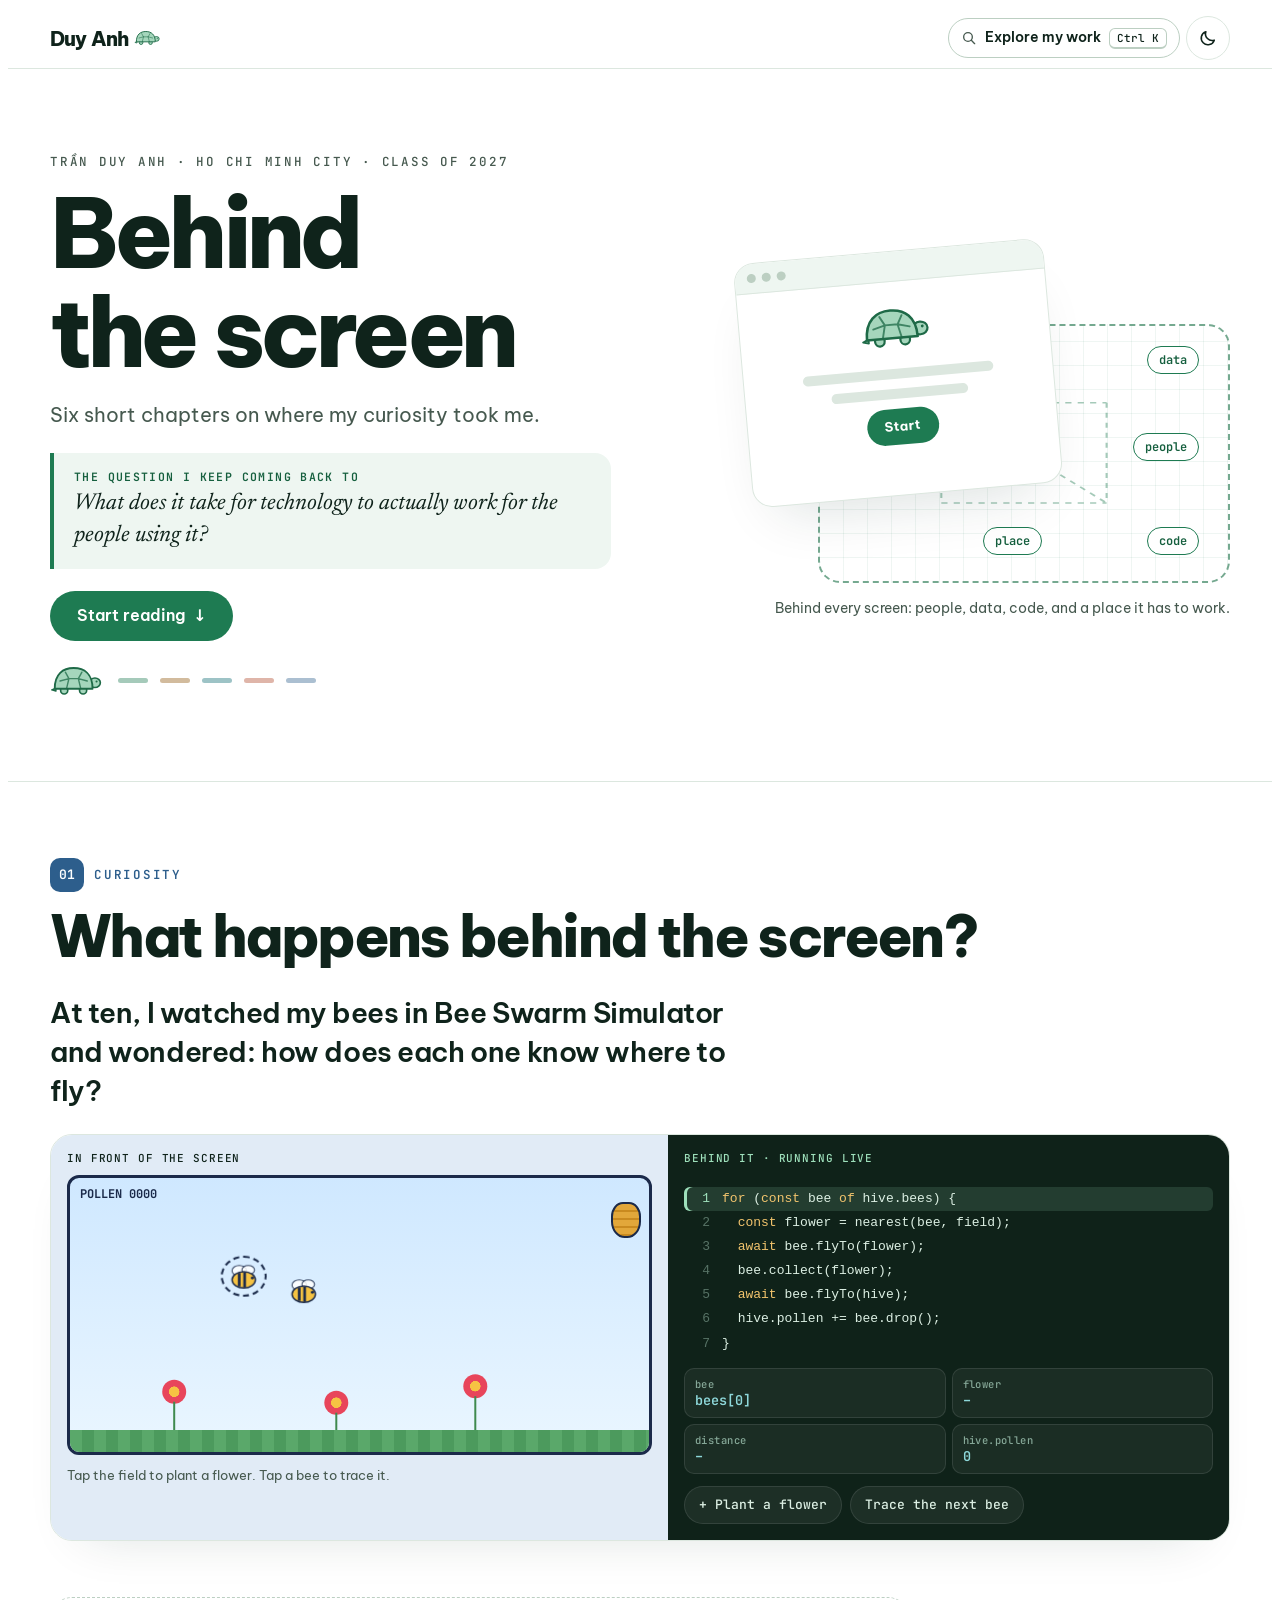
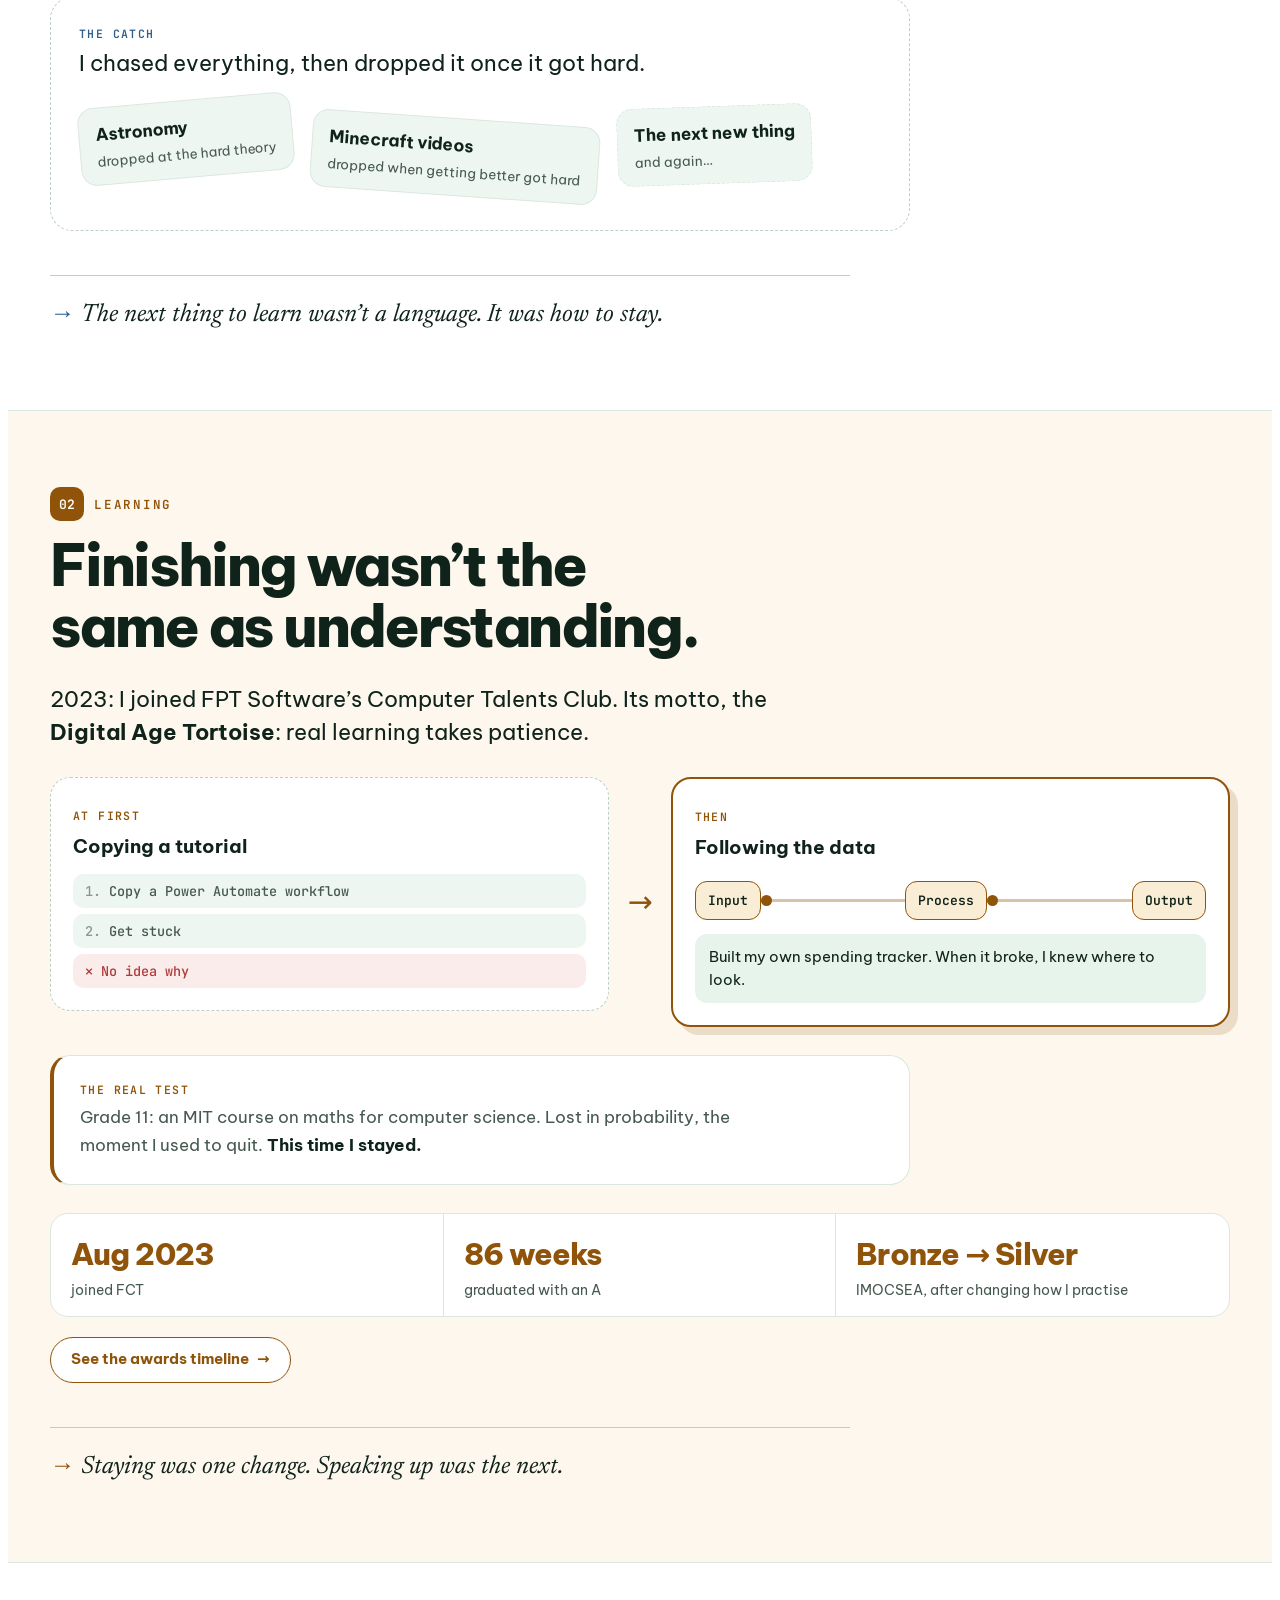
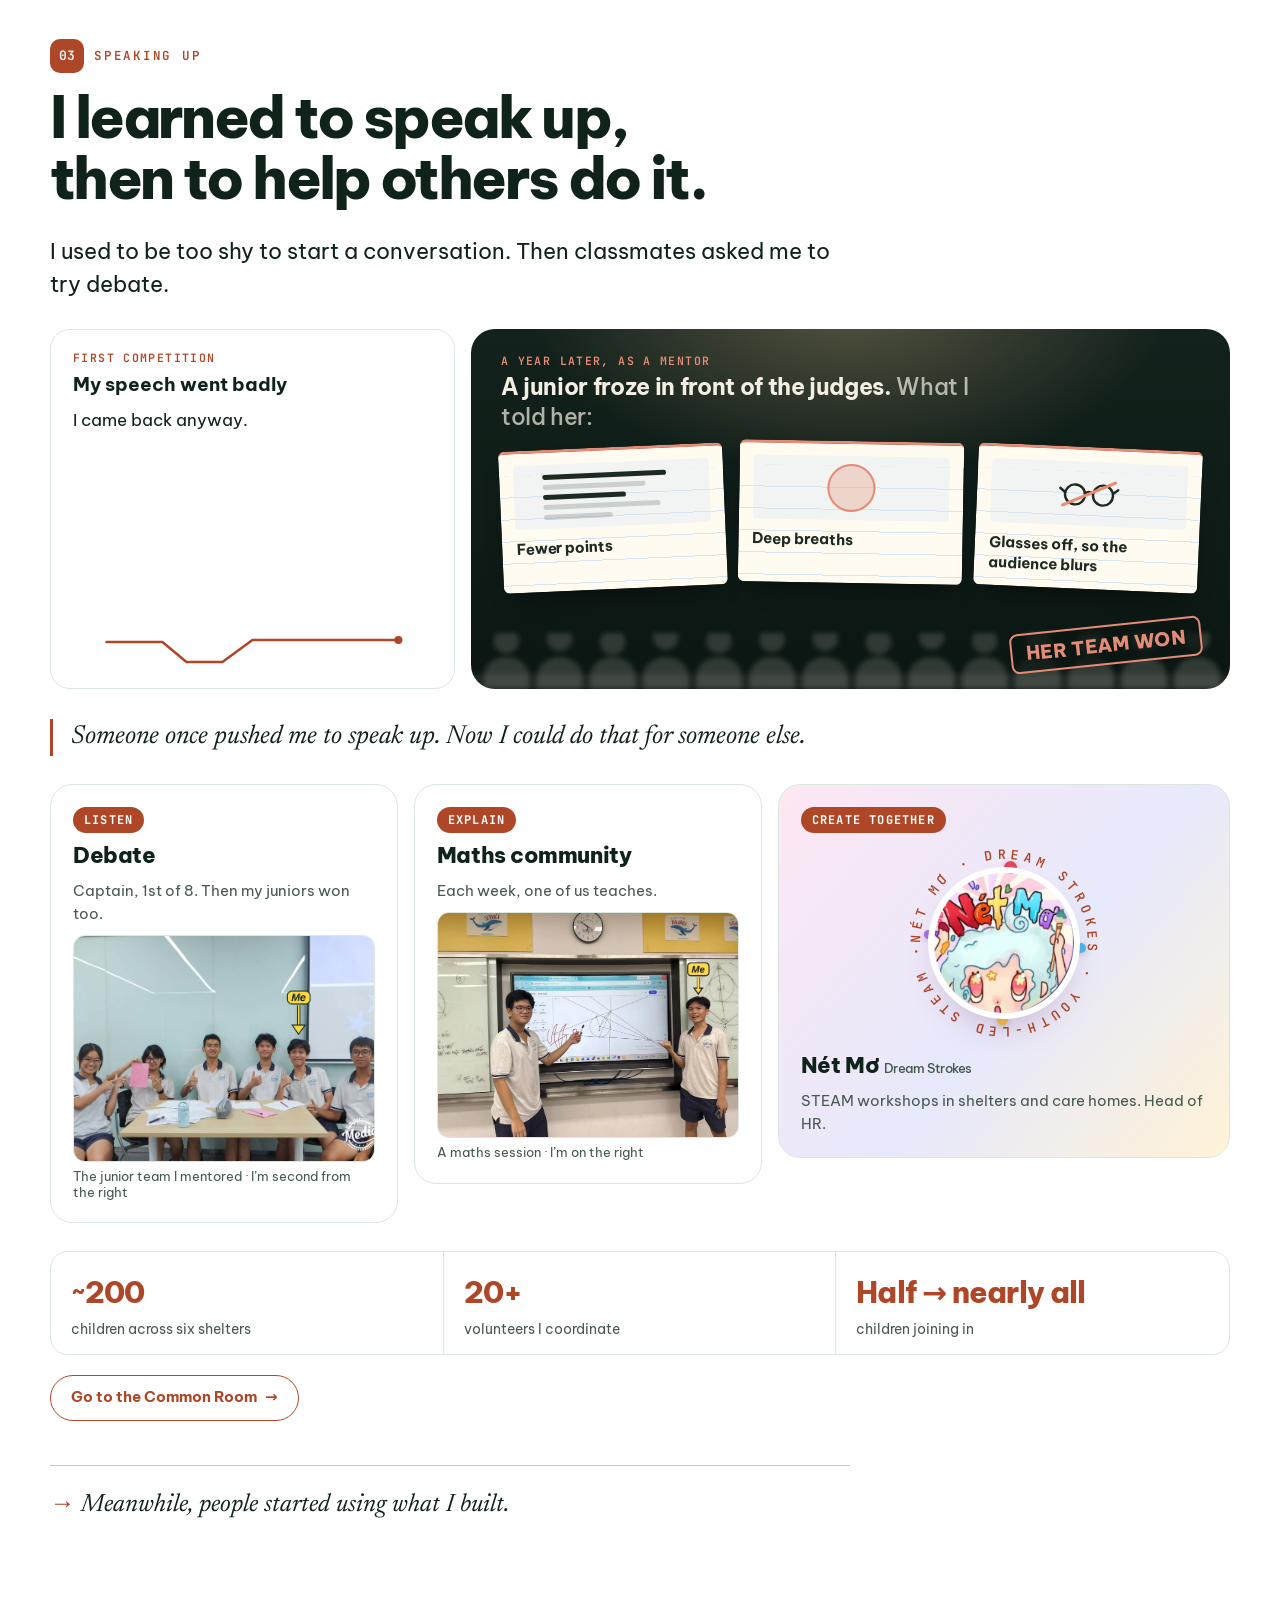
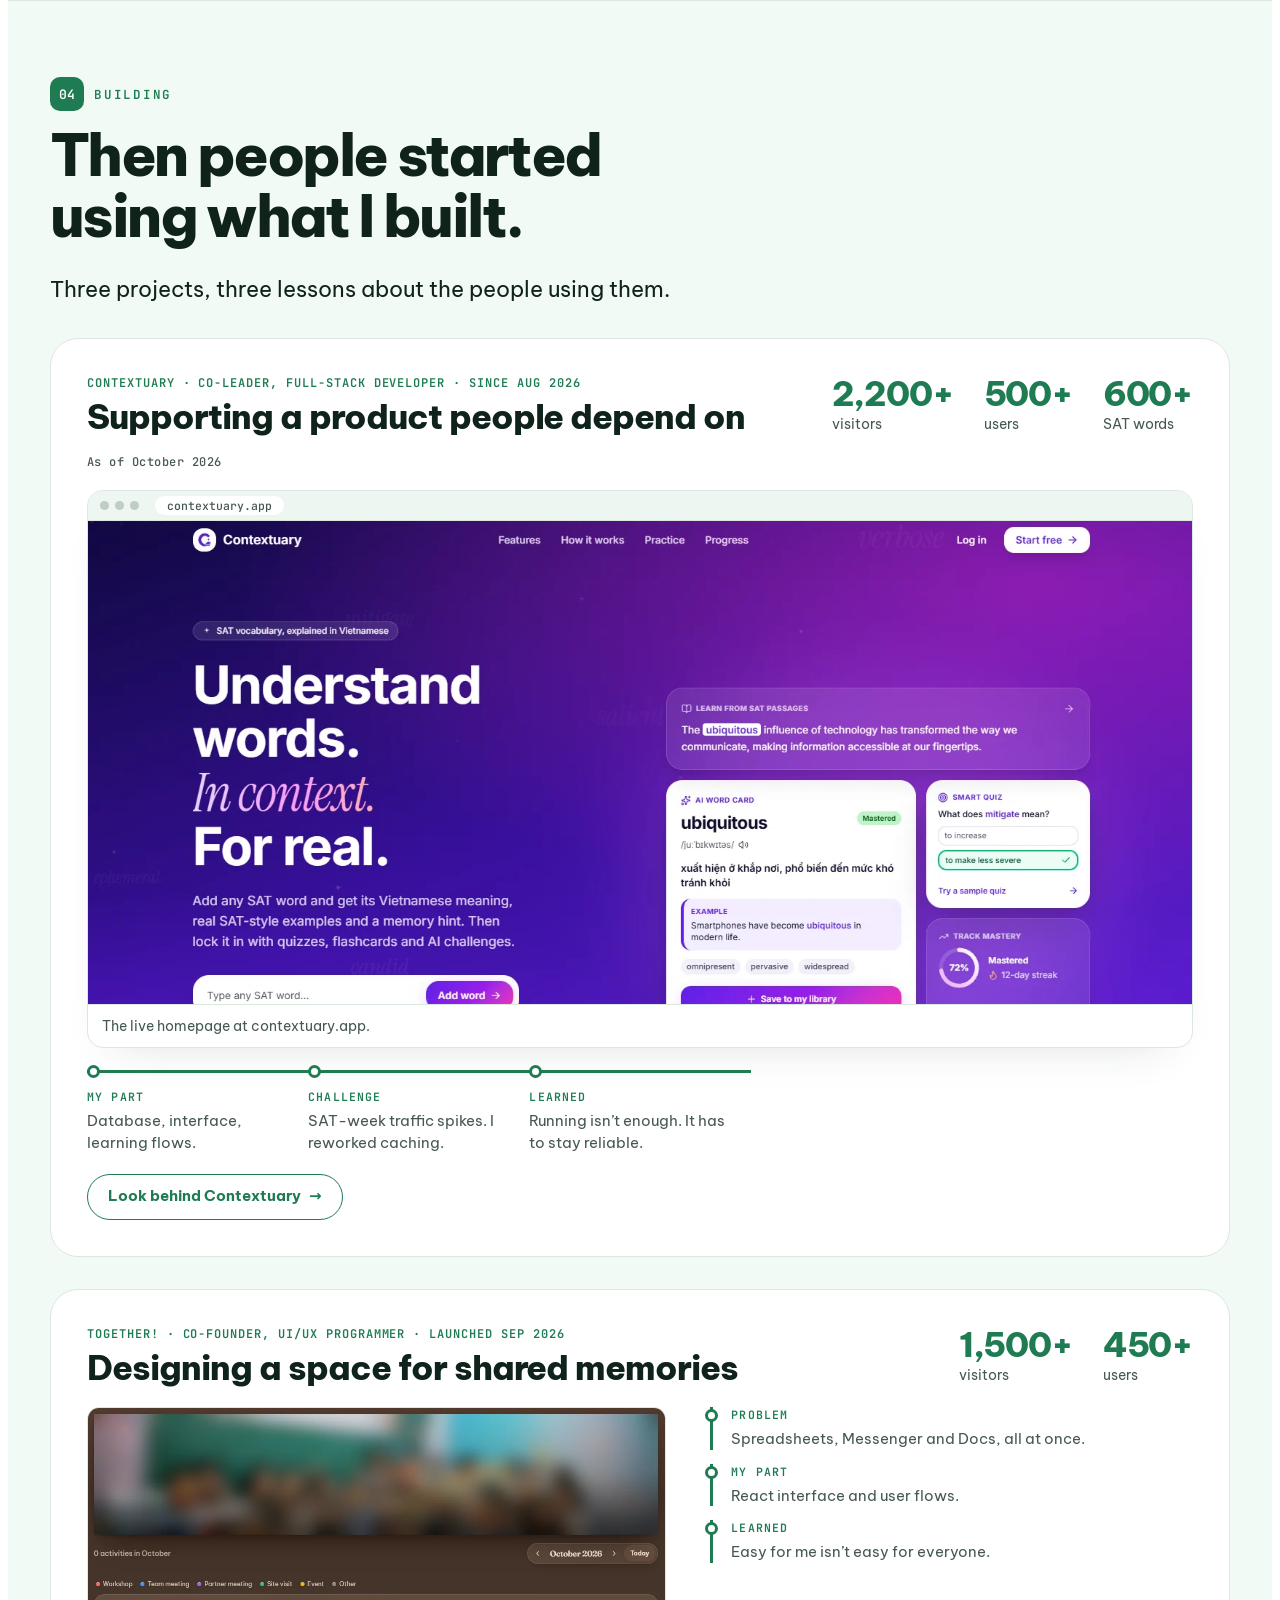
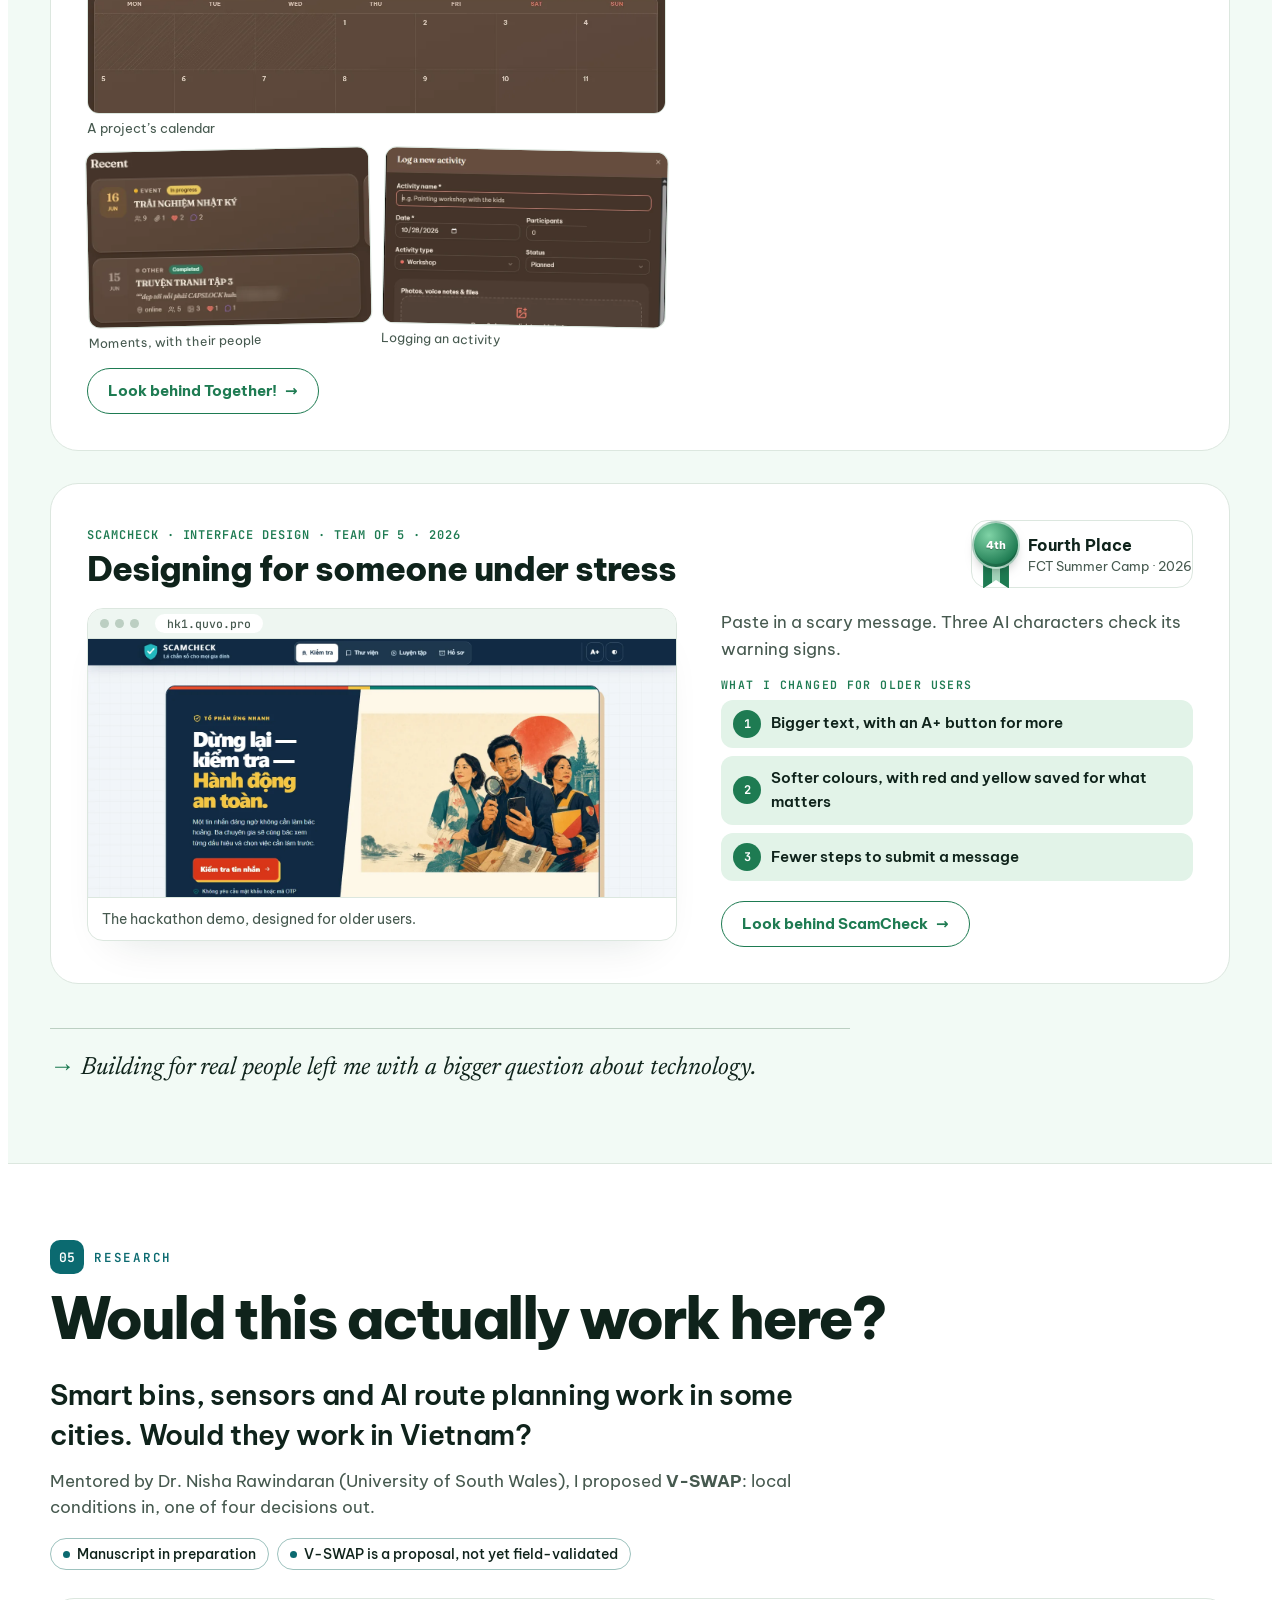
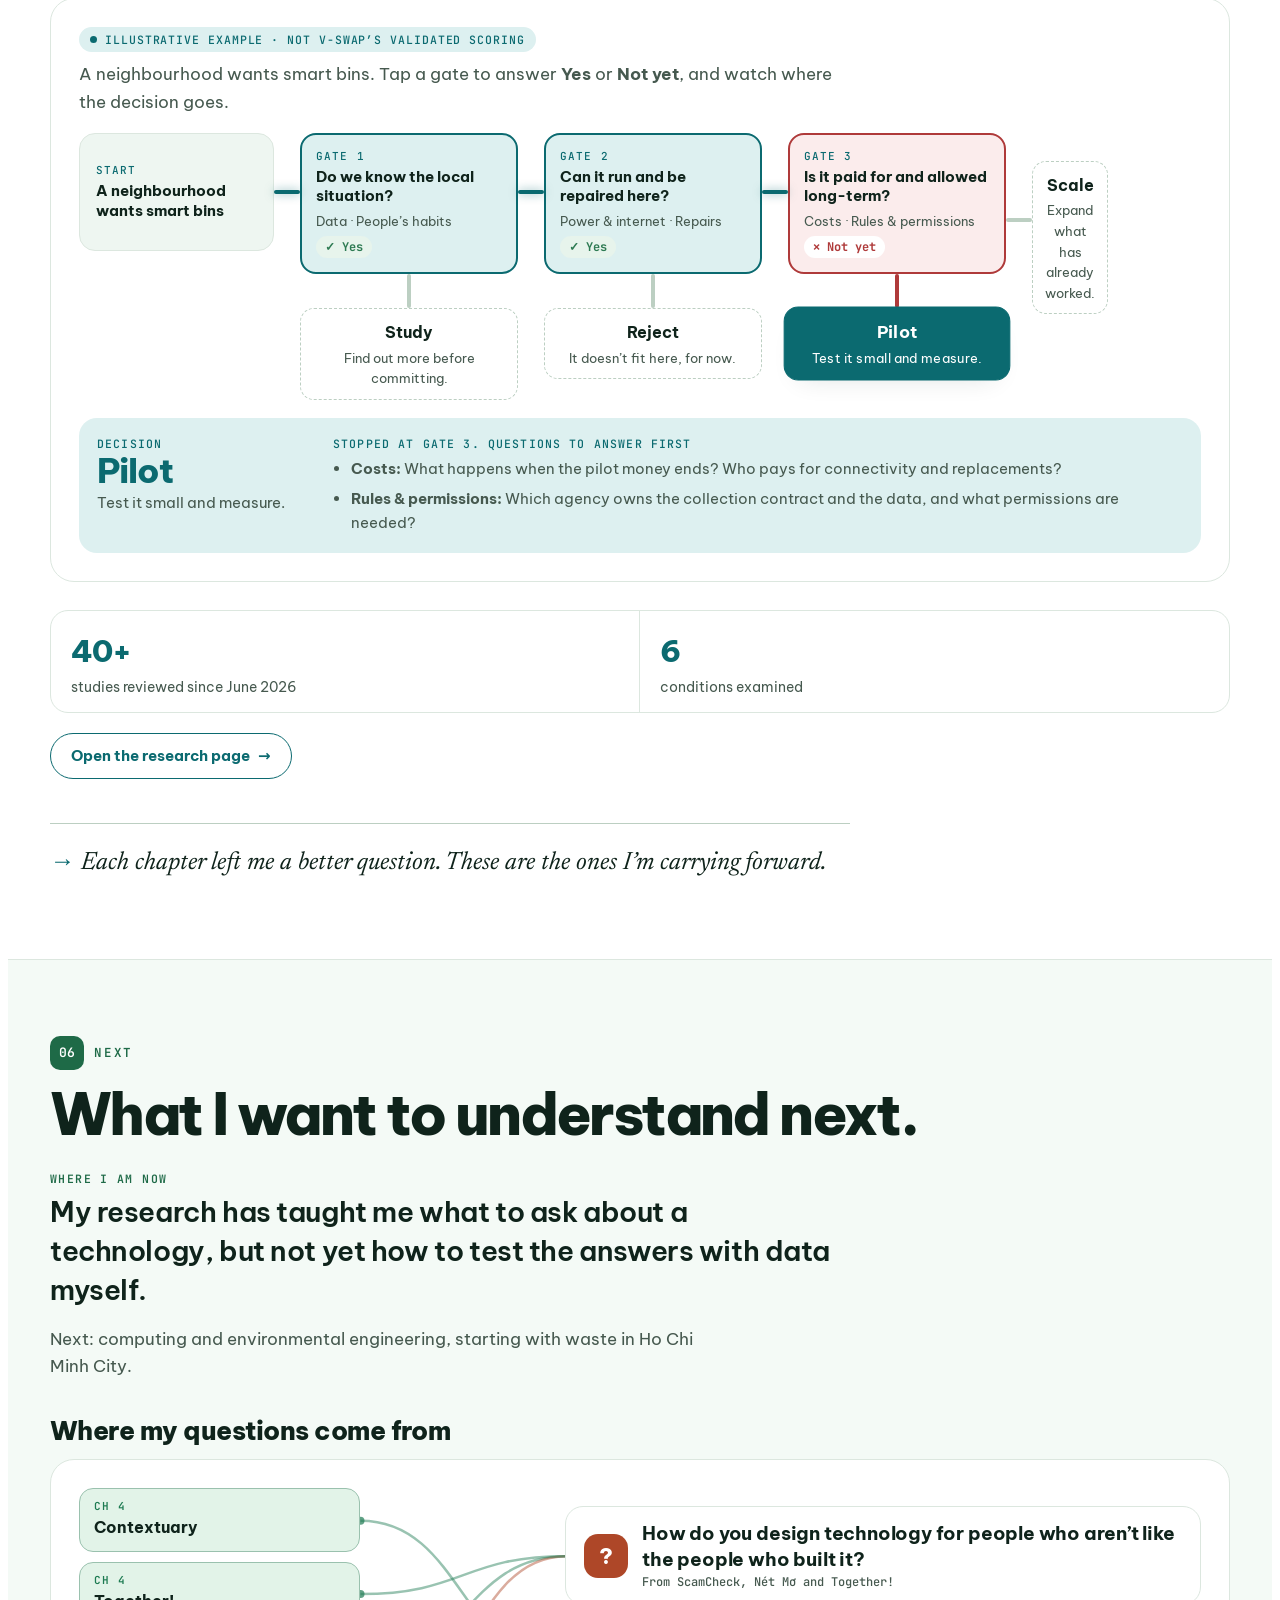
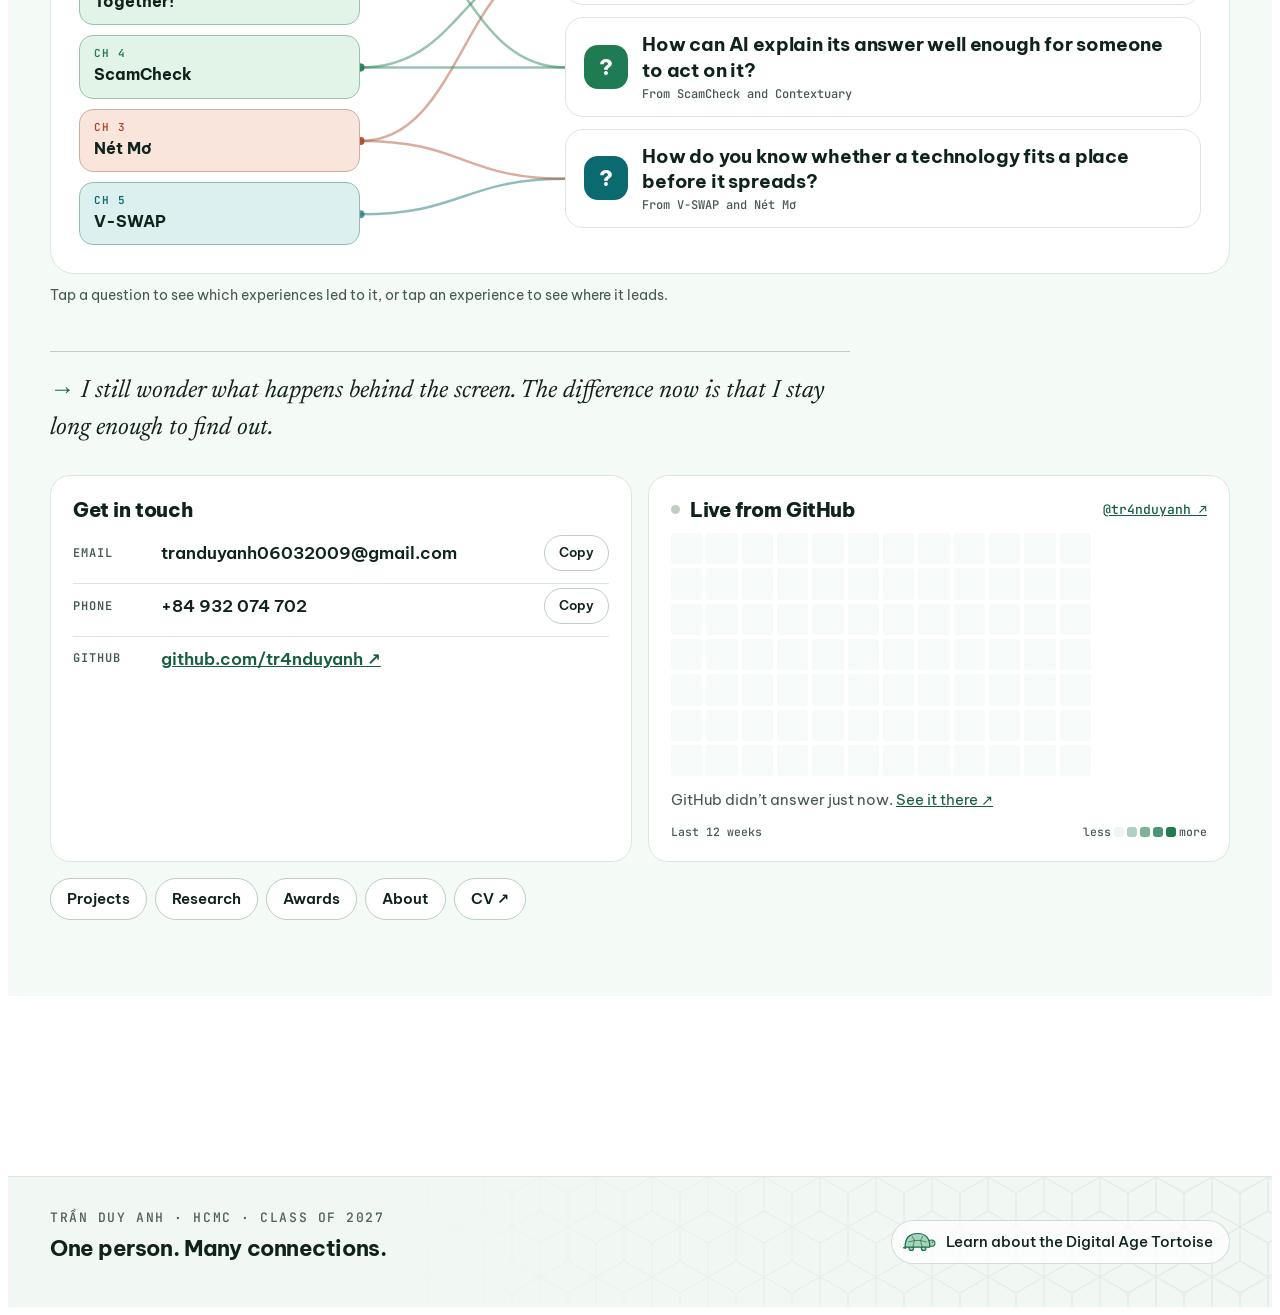
==== index.html @ 5e619401 "Remove X-ray mode Co-Authored-By: Claude Opus 5.5 <noreply@anthropic.com> Claude-Session: https://cl" ====
<!doctype html>
<html lang="en">
<head>
<meta charset="utf-8">
<meta name="viewport" content="width=device-width,initial-scale=1,viewport-fit=cover">
<title>Trần Duy Anh · Behind the screen</title>
<link rel="icon" href="data:image/svg+xml,%3Csvg xmlns='http://www.w3.org/2000/svg' viewBox='0 0 44 30'%3E%3Cg fill='%23A5D6BC' stroke='%231E6A47' stroke-linejoin='round'%3E%3Cellipse cx='38' cy='16.5' rx='4.6' ry='4' stroke-width='1.6'/%3E%3Crect x='9' y='19' width='6' height='7' rx='3' stroke-width='1.6'/%3E%3Crect x='25' y='19' width='6' height='7' rx='3' stroke-width='1.6'/%3E%3Cpath d='M4 21.5C4 9 11 4 20 4s16 5 16 17.5Z' stroke-width='1.8'/%3E%3C/g%3E%3Ccircle cx='39.4' cy='15.4' r='1' fill='%231E6A47'/%3E%3Cpath d='M14 21.5 16 13h8l2 8.5M16 13l-3-5.5M24 13l3-5.5' fill='none' stroke='%231E6A47' stroke-width='1.3'/%3E%3C/svg%3E">
<meta name="robots" content="noindex, nofollow, noarchive">
<meta name="description" content="Trần Duy Anh’s portfolio: six short chapters on what happens behind the screen.">
<link rel="preconnect" href="https://fonts.googleapis.com">
<link rel="preconnect" href="https://fonts.gstatic.com" crossorigin>
<link rel="stylesheet" href="https://fonts.googleapis.com/css2?family=Be+Vietnam+Pro:wght@300;400;500;600;700;800&family=JetBrains+Mono:wght@400;500&family=Newsreader:ital,opsz,wght@0,6..72,400;1,6..72,400&display=swap">
<link rel="stylesheet" href="css/style.css?v=94ae13c6">
</head>
<body>
<svg width="0" height="0" style="position:absolute" aria-hidden="true" focusable="false">
  <symbol id="turtle" viewBox="0 0 44 30">
    <ellipse cx="38" cy="16.5" rx="4.6" ry="4" fill="var(--turtle)" stroke="var(--turtle-line)" stroke-width="1.4"/>
    <circle cx="39.4" cy="15.4" r="0.9" fill="var(--turtle-line)"/>
    <rect x="9" y="19" width="6" height="7" rx="3" fill="var(--turtle)" stroke="var(--turtle-line)" stroke-width="1.4"/>
    <rect x="25" y="19" width="6" height="7" rx="3" fill="var(--turtle)" stroke="var(--turtle-line)" stroke-width="1.4"/>
    <path d="M5 21 L1.5 22.5 L5 23.5 Z" fill="var(--turtle)" stroke="var(--turtle-line)" stroke-width="1.2" stroke-linejoin="round"/>
    <path d="M4 21.5 C4 9 11 4 20 4 C29 4 36 9 36 21.5 Z" fill="var(--turtle)" stroke="var(--turtle-line)" stroke-width="1.6" stroke-linejoin="round"/>
    <path d="M14 21.5 L16 13 L24 13 L26 21.5 M16 13 L13 7.5 M24 13 L27 7.5 M8.5 15 L16 13 M31.5 15 L24 13" fill="none" stroke="var(--turtle-line)" stroke-width="1.2" stroke-linejoin="round" stroke-linecap="round" opacity=".75"/>
  </symbol>
  <symbol id="i-sun" viewBox="0 0 24 24"><circle cx="12" cy="12" r="4.2" fill="none" stroke="currentColor" stroke-width="1.9"/><path d="M12 2.5v2.2M12 19.3v2.2M2.5 12h2.2M19.3 12h2.2M5.3 5.3l1.6 1.6M17.1 17.1l1.6 1.6M5.3 18.7l1.6-1.6M17.1 6.9l1.6-1.6" stroke="currentColor" stroke-width="1.9" stroke-linecap="round"/></symbol>
  <symbol id="i-moon" viewBox="0 0 24 24"><path d="M19.5 14.6A8 8 0 0 1 9.4 4.5a8 8 0 1 0 10.1 10.1z" fill="none" stroke="currentColor" stroke-width="1.9" stroke-linejoin="round"/></symbol>
  <symbol id="i-cmd" viewBox="0 0 24 24"><path d="M9 6.5A2.5 2.5 0 1 0 6.5 9H9V6.5zm0 0V17.5M9 9h6M9 15h6m0-8.5A2.5 2.5 0 1 1 17.5 9H15V6.5zm0 0v11m0 0A2.5 2.5 0 1 0 17.5 15H15v2.5zM9 17.5A2.5 2.5 0 1 1 6.5 15H9v2.5z" fill="none" stroke="currentColor" stroke-width="1.6"/></symbol>
  <symbol id="i-term" viewBox="0 0 24 24"><rect x="3" y="4.5" width="18" height="15" rx="2.5" fill="none" stroke="currentColor" stroke-width="1.8"/><path d="M7 10l3 2.5L7 15M12.5 15.5H17" fill="none" stroke="currentColor" stroke-width="1.8" stroke-linecap="round" stroke-linejoin="round"/></symbol>
  <symbol id="i-bolt" viewBox="0 0 24 24"><path d="M13 3L5 13.5h6L10 21l8-10.5h-6z" fill="none" stroke="currentColor" stroke-width="1.8" stroke-linejoin="round"/></symbol>
  <symbol id="i-stack" viewBox="0 0 24 24"><rect x="4" y="7" width="13" height="13" rx="2.5" fill="none" stroke="currentColor" stroke-width="1.8"/><path d="M8 4h9.5A2.5 2.5 0 0 1 20 6.5V16" fill="none" stroke="currentColor" stroke-width="1.8" stroke-linecap="round"/></symbol>
  <symbol id="i-book" viewBox="0 0 24 24"><path d="M12 6.5C10 5 7 4.5 4 5v13c3-.5 6 0 8 1.5 2-1.5 5-2 8-1.5V5c-3-.5-6 0-8 1.5zm0 0V19" fill="none" stroke="currentColor" stroke-width="1.8" stroke-linejoin="round"/></symbol>
  <symbol id="i-target" viewBox="0 0 24 24"><circle cx="12" cy="12" r="8.5" fill="none" stroke="currentColor" stroke-width="1.8"/><circle cx="12" cy="12" r="4.5" fill="none" stroke="currentColor" stroke-width="1.8"/><circle cx="12" cy="12" r="1.3" fill="currentColor"/></symbol>
  <symbol id="i-chart" viewBox="0 0 24 24"><path d="M4 20h16M7 16v-5M12 16V7M17 16v-8" fill="none" stroke="currentColor" stroke-width="1.9" stroke-linecap="round"/></symbol>
  <symbol id="i-cal" viewBox="0 0 24 24"><rect x="3.5" y="5" width="17" height="15" rx="2.5" fill="none" stroke="currentColor" stroke-width="1.8"/><path d="M3.5 9.5h17M8 3v4M16 3v4" fill="none" stroke="currentColor" stroke-width="1.8" stroke-linecap="round"/></symbol>
  <symbol id="i-spark" viewBox="0 0 24 24"><path d="M12 3l1.8 5.2L19 10l-5.2 1.8L12 17l-1.8-5.2L5 10l5.2-1.8zM18.5 15.5l.8 2.2 2.2.8-2.2.8-.8 2.2-.8-2.2-2.2-.8 2.2-.8z" fill="none" stroke="currentColor" stroke-width="1.6" stroke-linejoin="round"/></symbol>
  <symbol id="i-camera" viewBox="0 0 24 24"><path d="M4 8.5A2 2 0 0 1 6 6.5h2l1.4-2h5.2l1.4 2h2a2 2 0 0 1 2 2V18a2 2 0 0 1-2 2H6a2 2 0 0 1-2-2z" fill="none" stroke="currentColor" stroke-width="1.8" stroke-linejoin="round"/><circle cx="12" cy="13" r="3.6" fill="none" stroke="currentColor" stroke-width="1.8"/></symbol>
  <symbol id="i-play" viewBox="0 0 24 24"><path d="M8 5.5v13l10.5-6.5z" fill="currentColor"/></symbol>
  <symbol id="i-search" viewBox="0 0 24 24"><circle cx="10.5" cy="10.5" r="6.5" fill="none" stroke="currentColor" stroke-width="2"/><path d="M15.5 15.5 L20.5 20.5" stroke="currentColor" stroke-width="2" stroke-linecap="round"/></symbol>
  <symbol id="i-page" viewBox="0 0 24 24"><path d="M6 3h8l4 4v14H6z" fill="none" stroke="currentColor" stroke-width="1.8" stroke-linejoin="round"/><path d="M14 3v4h4" fill="none" stroke="currentColor" stroke-width="1.8"/></symbol>
  <symbol id="i-globe" viewBox="0 0 24 24"><circle cx="12" cy="12" r="8.5" fill="none" stroke="currentColor" stroke-width="1.8"/><path d="M3.5 12h17M12 3.5c2.6 2.4 3.8 5.2 3.8 8.5s-1.2 6.1-3.8 8.5c-2.6-2.4-3.8-5.2-3.8-8.5s1.2-6.1 3.8-8.5z" fill="none" stroke="currentColor" stroke-width="1.6"/></symbol>
  <symbol id="i-people" viewBox="0 0 24 24"><circle cx="9" cy="8.5" r="3.2" fill="none" stroke="currentColor" stroke-width="1.8"/><circle cx="16.5" cy="9.5" r="2.5" fill="none" stroke="currentColor" stroke-width="1.8"/><path d="M3.5 19c.6-3.4 2.8-5.2 5.5-5.2s4.9 1.8 5.5 5.2M15 14c2.6-.4 4.8 1.2 5.5 4.5" fill="none" stroke="currentColor" stroke-width="1.8" stroke-linecap="round"/></symbol>
  <symbol id="i-trophy" viewBox="0 0 24 24"><path d="M7.5 4h9v5a4.5 4.5 0 0 1-9 0zM7.5 6H4.5a3 3 0 0 0 3 4M16.5 6h3a3 3 0 0 1-3 4M12 13.5V17M8.5 20h7M9.5 17h5" fill="none" stroke="currentColor" stroke-width="1.8" stroke-linecap="round" stroke-linejoin="round"/></symbol>
  <symbol id="i-bulb" viewBox="0 0 24 24"><path d="M9 17.5h6M10 20.5h4M12 3.5a6 6 0 0 0-3.5 10.9c.4.3.5.8.5 1.3v.3h6v-.3c0-.5.2-1 .5-1.3A6 6 0 0 0 12 3.5z" fill="none" stroke="currentColor" stroke-width="1.8" stroke-linecap="round" stroke-linejoin="round"/></symbol>
  <symbol id="i-room" viewBox="0 0 24 24"><path d="M4 10.5 12 4l8 6.5V20H4z" fill="none" stroke="currentColor" stroke-width="1.8" stroke-linejoin="round"/></symbol>
</svg>

<a class="skip" href="#main" id="skip">Skip to content</a>
<div id="top"></div>
<main id="main" tabindex="-1"></main>
<footer class="foot">
  <div class="wrap">
    <div>
      <p class="foot-id">TRẦN DUY ANH · HCMC · CLASS OF 2027</p>
      <p class="foot-line">One person. Many connections.</p>
      <p class="egg-count" id="egg-count"></p>
    </div>
    <div class="foot-side">
      <button type="button" class="turtle-btn" data-tortoise><svg aria-hidden="true"><use href="#turtle"/></svg>Learn about the Digital Age Tortoise</button>
    </div>
  </div>
</footer>
<div id="toast" class="toast" role="status" aria-live="polite"></div>
<div class="curtain" id="curtain" aria-hidden="true" hidden>
  <div class="cur-move">
    <div class="cur-edge l"><svg class="cur-wave" viewBox="0 0 90 2880" preserveAspectRatio="none"><path class="cw-fill"/><path class="cw-line"/></svg><div class="cur-turtle"><svg><use href="#turtle"/></svg></div></div>
    <div class="cur-panel"><div class="cur-mid"><svg class="cur-ic"><use href="#i-moon"/></svg><span class="cur-say">Lights off</span></div></div>
    <div class="cur-edge r"><svg class="cur-wave" viewBox="0 0 90 2880" preserveAspectRatio="none"><path class="cw-fill"/><path class="cw-line"/></svg><div class="cur-turtle"><svg><use href="#turtle"/></svg></div></div>
  </div>
</div>

<dialog id="tortoise" aria-labelledby="tort-h">
  <div class="dlg">
    <svg class="big" aria-hidden="true"><use href="#turtle"/></svg>
    <h2 id="tort-h">The Digital Age Tortoise</h2>
    <p>The Digital Age Tortoise is the philosophy of FPT Software’s Computer Talents Club. Everything online moves fast; the tortoise is a reminder that understanding usually doesn’t. It stands for four habits I try to keep.</p>
    <ul>
      <li><b>Patience</b><span>Staying with a hard problem before looking at someone else’s method.</span></li>
      <li><b>Independent reasoning</b><span>Attempting a problem on my own first, the change that shaped my IMOCSEA preparation.</span></li>
      <li><b>Reflection</b><span>Recording approaches that failed and comparing strategies after trying.</span></li>
      <li><b>Steady improvement</b><span>National Round Bronze, then International Round Silver.</span></li>
    </ul>
    <p style="font-size:14px;color:var(--ink-2)">Psst: the turtle on the homepage is shy, the five dots like attention, a few searches lead somewhere unexpected (try a name), and the keyboard hides one more.</p>
    <button type="button" class="btn btn-line btn-sm" data-close>Close</button>
  </div>
</dialog>

<dialog id="drawer" class="drawer" aria-labelledby="dr-h">
  <div class="dr"><div class="dr-top"><p class="dr-k" id="dr-k"></p><button type="button" class="btn btn-line btn-sm" data-dr-close>Back to the story ✕</button></div>
  <h2 id="dr-h"></h2><div class="dr-body" id="dr-body"></div></div>
</dialog>
<dialog id="cmdk" aria-label="Command menu">
  <div class="ck">
    <div class="ck-top"><svg aria-hidden="true"><use href="#i-search"/></svg><label class="vh" for="ck-input">Type a command or search</label>
      <input id="ck-input" type="text" placeholder="Jump to a project, place or action…" autocomplete="off" spellcheck="false" role="combobox" aria-expanded="true" aria-controls="ck-list" aria-autocomplete="list"></div>
    <ul class="ck-list" id="ck-list" role="listbox" aria-label="Commands"></ul>
    <div class="ck-foot"><span><kbd>↑</kbd> <kbd>↓</kbd> move</span><span><kbd>Enter</kbd> open</span><span><kbd>Esc</kbd> close</span></div>
  </div>
</dialog>
<dialog id="keys" aria-labelledby="keys-h">
  <div class="keys-in"><h2 id="keys-h">Keyboard shortcuts</h2>
    <dl>
      <dt><kbd class="mod-k">Ctrl</kbd> <kbd>K</kbd></dt><dd>Open the command menu</dd>
      <dt><kbd>/</kbd></dt><dd>Jump to the search box</dd>
      <dt><kbd>←</kbd> <kbd>→</kbd></dt><dd>Previous or next stop on the tour</dd>
      <dt><kbd>?</kbd></dt><dd>Show these shortcuts</dd>
      <dt><kbd>Esc</kbd></dt><dd>Close any panel</dd>
    </dl>
    <p style="font-size:13.5px;color:var(--ink-2)">One more key opens something hidden. It’s the one next to <kbd>1</kbd>.</p>
    <button type="button" class="btn btn-line btn-sm" data-keys-close>Close</button>
  </div>
</dialog>
<dialog id="term" aria-label="Terminal">
  <div class="term-bar" aria-hidden="false"><i></i><i></i><i></i><span>duyanh@search: ~</span><button type="button" data-term-close>exit</button></div>
  <div class="term-body" id="term-body">
    <div class="term-out" id="term-out" role="log" aria-live="polite"></div>
    <form class="term-line" id="term-form"><label for="term-input">duyanh@search:~$</label><input id="term-input" type="text" autocomplete="off" autocapitalize="off" spellcheck="false" aria-describedby="term-out"></form>
  </div>
</dialog>
<dialog id="hatch" aria-labelledby="hatch-h"><div class="hatch-in" id="hatch-in"></div></dialog>
<script src="js/app.js?v=7560925a"></script>
</body>
</html>
---- css/style.css ----
/* Trần Duy Anh · Behind the screen · styles

   Contents
    1. Design tokens and base elements
    2. Shared components
    3. Homepage story
    4. Cards, photos and medals
    5. Research flow and the Nét Mơ section
    6. Rooms
    7. Project story pages
    8. Command menu, search and terminal
    9. Easter eggs and motion
   10. Page headers and case-study pages
   11. Demos, About, dialogs and search results
   12. Story chapter extras
   13. Evidence links and medal ribbons
   14. Awards room
   15. Nét Mơ page and Build your city
   16. FCT and FUNiX pages
   17. Fire alarm page and simulator
   18. Two summer camps
   19. Speaking-up stage
   20. Studio feed and film strip
   21. At-a-glance tiles
   22. Leaner homepage, bee screen and GitHub

   Rules later in the file deliberately override earlier ones,
   so keep the order when moving things around.
*/

/* ============================================================
   1. DESIGN TOKENS AND BASE ELEMENTS
   ============================================================ */

/* --- Light colours and fonts --- */
:root{
  --bg:#FFFFFF; --surface:#FFFFFF; --wash:#EEF6F1; --ink:#0F231B; --ink-2:#46594F; --line:#DCE7DF; --line-2:#BCCFC2;
  --accent:#1E7B52; --accent-ink:#155F3E; --on-accent:#FFFFFF; --violet:#9A5B0B; --sel-ink:#0F231B;
  --turtle:#A5D6BC; --turtle-line:#1E6A47; --turtle-ink:#1E6A47; --turtle-wash:#E6F4EB; --shell:#9A5B0B;
  --c-build:#1E7B52; --t-build:#E2F3E8; --b-build:#E2F3E8; --l-build:#1E7B52;
  --c-awards:#8F540A; --t-awards:#FAEDD6; --b-awards:#FAEDD6; --l-awards:#8F540A;
  --c-research:#0B6A70; --t-research:#DDF0F0; --b-research:#DDF0F0; --l-research:#0B6A70;
  --c-community:#AE4728; --t-community:#FAE5DC; --b-community:#FAE5DC; --l-community:#AE4728;
  --c-media:#2D5E8C; --t-media:#E1EBF6; --b-media:#E1EBF6; --l-media:#2D5E8C;
  --c-about:#1E6A47; --t-about:#E6F4EB; --b-about:#E6F4EB; --l-about:#1E6A47;
  --on-band:#0F231B; --on-band-2:#3B4F44; --band-line:rgba(15,46,36,.16); --band-fill:rgba(255,255,255,.72);
  --tour-bg:#FFFFFF; --tour-ink:#0F231B; --tour-ink-2:#4D6156; --tour-line:#D3E1D7; --tour-link:#1E7B52;
  --foot-bg:#F1F7F3;
  --nm-a:#FDE7F2; --nm-b:#E7E9FC; --nm-c:#FFF3D6; --lane-m:var(--c-awards); --lane-b:var(--c-build);
  --med-g1:#FFF3B0; --med-g2:#E2B22C; --med-g3:#A97C0B; --med-s1:#FFFFFF; --med-s2:#C5CED6; --med-s3:#7F8C98; --med-z1:#FBD2AE; --med-z2:#C47A3F; --med-z3:#7E461B; --med-ink:#2A1C04;
  --cur-dark:#0F2E24; --cur-dark-line:#A5D6BC; --cur-light:#ECF6EF; --cur-light-line:#1E6A47;
  --egg:#FFF5DF; --egg-shade:#F2E2BE; --egg-spot:#A5D6BC;
  --term-bg:#0F2219; --term-ink:#DCEFE3; --term-dim:#86A898; --term-hash:#F2C46D; --term-acc:#9EE0BB; --term-ref:#8ED8DA; --term-line:rgba(255,255,255,.1);
  --gap-ink:#875800; --gap-bg:#FFF8E7; --gap-line:#E6C26F;
  --ok:#2D7A52; --ok-bg:#E7F4EC; --no:#AF3A3A; --no-bg:#FBECEC;
  --shade:rgba(15,46,36,.07); --shade-2:rgba(15,46,36,.16); --scrim:rgba(10,24,18,.55);
  --hexmask:url("data:image/svg+xml,%3Csvg xmlns='http://www.w3.org/2000/svg' width='56' height='100'%3E%3Cpath d='M28 66L0 50L0 16L28 0L56 16L56 50L28 66L28 100' fill='none' stroke='%23000' stroke-width='1.3'/%3E%3Cpath d='M28 0L28 34L0 50L0 84L28 100L56 84L56 50L28 34' fill='none' stroke='%23000' stroke-width='1.3'/%3E%3C/svg%3E");
  --sans:'Be Vietnam Pro','Segoe UI',system-ui,-apple-system,'Helvetica Neue',Arial,sans-serif;
  --mono:'JetBrains Mono',ui-monospace,SFMono-Regular,Menlo,Consolas,monospace;
  --serif:'Newsreader',Georgia,'Times New Roman',serif;
}

/* --- Dark look, room colours, base elements --- */
:root[data-look="dark"]{
  --bg:#0B1612; --surface:#13221C; --wash:#1A2E25; --ink:#E9F3ED; --ink-2:#A6BCAF; --line:#24392F; --line-2:#335043;
  --accent:#7FD3A6; --accent-ink:#9EE0BB; --on-accent:#0B1612; --violet:#E7B25E; --sel-ink:#0B1612;
  --turtle:#A5D6BC; --turtle-line:#0F2E24; --turtle-ink:#A5D6BC; --turtle-wash:#16291F; --shell:#E7B25E;
  --c-build:#7FD3A6; --t-build:#15291F; --b-build:#175A3C; --l-build:#9EE0BB;
  --c-awards:#E7B25E; --t-awards:#2B2213; --b-awards:#6E4208; --l-awards:#F5C978;
  --c-research:#6FCFD3; --t-research:#102A2B; --b-research:#0A4A4E; --l-research:#8ED8DA;
  --c-community:#F2A086; --t-community:#2E1C15; --b-community:#7E3418; --l-community:#FFB49B;
  --c-media:#93BCEB; --t-media:#15233A; --b-media:#224A70; --l-media:#A9CBF0;
  --c-about:#A5D6BC; --t-about:#16291F; --b-about:#0E271E; --l-about:#A5D6BC;
  --on-band:#FFFFFF; --on-band-2:rgba(255,255,255,.86); --band-line:rgba(255,255,255,.3); --band-fill:rgba(255,255,255,.1);
  --tour-bg:#123326; --tour-ink:#EFF8F2; --tour-ink-2:#A9C7B6; --tour-line:rgba(255,255,255,.15); --tour-link:#A5D6BC;
  --foot-bg:#081210;
  --nm-a:#2C1B27; --nm-b:#1C1F36; --nm-c:#2A2414;
  --egg:#FFF1D4; --egg-shade:#E8D3A6; --egg-spot:#7FC59F;
  --term-bg:#060E0B; --term-ink:#DCEFE3; --term-dim:#7E9C8E; --term-hash:#F2C46D; --term-acc:#9EE0BB; --term-ref:#8ED8DA; --term-line:rgba(255,255,255,.09);
  --gap-ink:#F0C66B; --gap-bg:#2A2312; --gap-line:#6E5622; --ok:#7FD0A4; --ok-bg:#16291F; --no:#F09A9A; --no-bg:#2E1A1A;
  --shade:rgba(0,0,0,.35); --shade-2:rgba(0,0,0,.5); --scrim:rgba(0,0,0,.6); color-scheme:dark}

[data-room="build"]{--rc:var(--c-build);--rt:var(--t-build);--rb:var(--b-build);--rl:var(--l-build)}
[data-room="awards"]{--rc:var(--c-awards);--rt:var(--t-awards);--rb:var(--b-awards);--rl:var(--l-awards)}
[data-room="research"]{--rc:var(--c-research);--rt:var(--t-research);--rb:var(--b-research);--rl:var(--l-research)}
[data-room="community"]{--rc:var(--c-community);--rt:var(--t-community);--rb:var(--b-community);--rl:var(--l-community)}
[data-room="media"]{--rc:var(--c-media);--rt:var(--t-media);--rb:var(--b-media);--rl:var(--l-media)}
[data-room="about"]{--rc:var(--c-about);--rt:var(--t-about);--rb:var(--b-about);--rl:var(--l-about)}

*,*::before,*::after{box-sizing:border-box}
body{background:var(--bg);color:var(--ink);font:400 16.5px/1.65 var(--sans);-webkit-font-smoothing:antialiased;text-rendering:optimizeLegibility}
body::before{content:"";position:fixed;inset:0 0 auto;height:env(safe-area-inset-top,0px);z-index:10;background:var(--surface)}
h1,h2,h3{margin:0;line-height:1.15;text-wrap:balance;letter-spacing:-.02em}
p{margin:0}
a{color:var(--accent-ink)}
button{font:inherit;color:inherit}
:focus-visible{outline:3px solid var(--accent);outline-offset:3px;border-radius:8px}
[tabindex="-1"]:focus{outline:none}
.vh{position:absolute!important;width:1px;height:1px;overflow:hidden;clip:rect(0 0 0 0);white-space:nowrap}
.wrap{width:100%;max-width:1212px;margin-inline:auto;padding-left:max(16px,env(safe-area-inset-left,0px));padding-right:max(16px,env(safe-area-inset-right,0px))}
.skip{position:absolute;left:12px;top:-60px;z-index:50;background:var(--ink);color:var(--bg);padding:10px 16px;border-radius:10px;text-decoration:none}
.skip:focus{top:12px}

/* ============================================================
   2. SHARED COMPONENTS
   ============================================================ */

/* --- Top bar --- */
.topbar{position:sticky;top:env(safe-area-inset-top,0px);z-index:20;background:var(--surface);border-bottom:1px solid var(--line)}
.tb-row{display:flex;align-items:center;gap:18px;padding-block:10px}
.mini-mark{font-weight:800;font-size:20px;letter-spacing:-.04em;color:var(--ink);text-decoration:none;white-space:nowrap;display:inline-flex;align-items:center;gap:6px;min-height:44px}
.mini-mark svg{width:26px;height:18px}
.tb-row .sb{flex:1;max-width:560px}
.tb-links{display:flex;gap:4px;margin-left:auto}
.tb-links a,.rooms a{display:inline-flex;align-items:center;gap:7px;min-height:40px;padding:0 12px;border-radius:999px;text-decoration:none;color:var(--ink-2);font-size:14.5px;font-weight:500}
.tb-links a:hover,.rooms a:hover{background:var(--wash);color:var(--ink)}
.rooms{display:flex;flex-wrap:wrap;gap:2px 4px;padding-bottom:6px;margin-top:-4px}
.rooms a .dot{width:8px;height:8px}
.rooms a[aria-current="page"]{color:var(--ink);background:var(--rt);font-weight:600}
@media (max-width:760px){
  .tb-row{flex-wrap:wrap;gap:6px 12px}
  .tb-row .sb{order:3;flex-basis:100%;max-width:none}
  .tb-links a{padding:0 10px;font-size:14px}
  .rooms a{padding:0 10px;font-size:14px}
}
.dot{display:inline-block;width:9px;height:9px;border-radius:50%;background:var(--rc,var(--accent));flex:none}

/* --- Search box --- */
.sb{position:relative}
.sb-field{display:flex;align-items:center;gap:6px;background:var(--surface);border:1px solid var(--line-2);border-radius:999px;padding-left:18px;transition:box-shadow .15s,border-color .15s}
.sb-field:focus-within{border-color:var(--accent);box-shadow:0 0 0 4px color-mix(in srgb,var(--accent) 16%,transparent),0 6px 24px -10px var(--shade-2)}
.sb-field > svg{width:20px;height:20px;color:var(--ink-2);flex:none}
.sb input{flex:1;min-width:0;border:0;background:transparent;color:var(--ink);font:inherit;font-size:17px;height:52px;outline:none;padding:0 4px}
.sb input::placeholder{color:var(--ink-2)}
.sb input::-webkit-search-cancel-button{display:none}
.sb-go{flex:none;width:44px;height:44px;margin-right:4px;border-radius:50%;border:0;background:transparent;color:var(--ink-2);display:grid;place-items:center;cursor:pointer}
.sb-go:hover{background:var(--wash);color:var(--accent)}
.sb-go svg{width:20px;height:20px}
.sb-lg .sb-field{box-shadow:0 1px 2px var(--shade),0 10px 34px -14px var(--shade-2);padding-left:22px}
.sb-lg input{height:62px;font-size:18.5px}
.sb-lg .sb-go{width:50px;height:50px;margin-right:6px;background:var(--accent);color:var(--on-accent)}
.sb-lg .sb-go:hover{background:var(--accent-ink);color:var(--on-accent)}
.sb-sm input{height:42px;font-size:15.5px}
.sb-sm .sb-go{width:38px;height:38px}
.sb-list{position:absolute;left:0;right:0;top:calc(100% + 6px);z-index:30;margin:0;padding:6px;list-style:none;background:var(--surface);border:1px solid var(--line);border-radius:18px;box-shadow:0 18px 44px -18px var(--shade-2);text-align:left}
.sb-list li{display:flex;align-items:center;gap:12px;min-height:44px;padding:6px 12px;border-radius:12px;cursor:pointer;font-size:15.5px}
.sb-list li[aria-selected="true"]{background:var(--wash)}
.sb-list li svg{width:16px;height:16px;color:var(--ink-2);flex:none}
.sb-list .opt-kind{margin-left:auto;font:500 11.5px var(--mono);color:var(--ink-2);text-transform:uppercase;letter-spacing:.06em;white-space:nowrap}
.sb-list mark{background:transparent;color:inherit;font-weight:700}

/* --- Buttons and chips --- */
.btn{display:inline-flex;align-items:center;justify-content:center;gap:8px;min-height:46px;padding:0 22px;border-radius:999px;border:1px solid transparent;font-weight:600;font-size:15.5px;text-decoration:none;cursor:pointer;line-height:1.2;text-align:center}
.btn-primary{background:var(--accent);color:var(--on-accent)}
.btn-primary:hover{background:var(--accent-ink)}
.btn-line{background:var(--surface);color:var(--ink);border-color:var(--line-2)}
.btn-line:hover{border-color:var(--accent);color:var(--accent-ink)}
.btn-soft{background:var(--rt,var(--wash));color:var(--ink);border-color:transparent}
.btn-soft:hover{border-color:var(--rc,var(--accent))}
.btn-ghost{background:transparent;color:var(--ink-2);padding:0 14px}
.btn-ghost:hover{color:var(--ink);background:var(--wash)}
.btn-sm{min-height:40px;padding:0 16px;font-size:14.5px}
.btn[disabled]{opacity:.45;cursor:default}
.chips{display:flex;flex-wrap:wrap;gap:8px;list-style:none;margin:0;padding:0}
.chip{display:inline-flex;align-items:center;min-height:36px;padding:0 14px;border-radius:999px;background:var(--surface);border:1px solid var(--line);color:var(--ink);font-size:14px;cursor:pointer;text-decoration:none}
.chip:hover{border-color:var(--accent);color:var(--accent-ink)}
.tag{display:inline-flex;align-items:center;min-height:30px;padding:0 11px;border-radius:999px;background:var(--wash);border:0;color:var(--ink-2);font-size:13px;cursor:pointer}
.tag:hover{color:var(--accent-ink);background:color-mix(in srgb,var(--accent) 12%,var(--surface))}
.eyebrow{font:500 12.5px/1.4 var(--mono);letter-spacing:.14em;text-transform:uppercase;color:var(--ink-2)}
.crumb{font:400 13px var(--mono);color:var(--ink-2);overflow-wrap:anywhere}
.crumb a{color:inherit;text-decoration:none}
.crumb a:hover{color:var(--accent-ink);text-decoration:underline}

/* --- Content gaps (owner preview only) --- */
.gap{display:block;border:1.5px dashed var(--gap-line);background:var(--gap-bg);color:var(--gap-ink);border-radius:12px;padding:9px 13px;font-size:14px;line-height:1.5}
.gap::before{content:"Needs content · ";font-weight:700}
.draft-chip{display:inline-block;margin-top:6px;font:500 11px var(--mono);letter-spacing:.06em;text-transform:uppercase;color:var(--gap-ink);border:1px solid var(--gap-line);border-radius:999px;padding:2px 9px}
body:not(.show-gaps) .gap,body:not(.show-gaps) .gap-row,body:not(.show-gaps) .draft-chip,body:not(.show-gaps) .gap-only{display:none!important}
.demo-label{display:inline-flex;align-items:center;gap:8px;font:500 11.5px var(--mono);letter-spacing:.08em;text-transform:uppercase;color:var(--rc,var(--accent-ink));background:var(--rt,var(--wash));border-radius:999px;padding:5px 11px}
.demo-label::before{content:"";width:7px;height:7px;border-radius:50%;background:currentColor}

/* --- Screenshots and photo frames --- */
.shot{margin:18px 0 0;max-width:100%;border-radius:16px;overflow:hidden;border:1px solid var(--line);background:var(--surface);box-shadow:0 22px 44px -28px var(--shade-2)}
.shot-bar{display:flex;align-items:center;gap:6px;height:30px;padding:0 12px;background:var(--wash);border-bottom:1px solid var(--line)}
.shot-bar i{width:9px;height:9px;border-radius:50%;background:var(--line-2)}
.shot-bar span{margin-left:10px;padding:2px 12px;border-radius:999px;background:var(--surface);font:500 11.5px var(--mono);color:var(--ink-2);overflow:hidden;text-overflow:ellipsis;white-space:nowrap;min-width:0}
.shot-img{display:block;width:100%;max-width:100%;padding:0;border:0;background:var(--wash);cursor:default;border-radius:0}
.shot-img img{display:block;width:100%;height:100%;object-fit:cover;transition:transform .5s cubic-bezier(.2,.7,.2,1)}
.shot-img{position:relative}
.shot-img:focus-visible{outline-offset:-4px}
.shot figcaption{display:flex;flex-wrap:wrap;justify-content:space-between;gap:4px 12px;padding:10px 14px;font-size:13.5px;color:var(--ink-2);border-top:1px solid var(--line)}
.item-main .shot{margin-top:0}

/* --- Footer --- */
.foot{margin-top:96px;background:var(--foot-bg);color:var(--tour-ink);border-top:1px solid var(--line)}
.foot :focus-visible{outline-color:var(--tour-ink)}
.foot .wrap{display:flex;flex-wrap:wrap;gap:16px 32px;align-items:center;justify-content:space-between;padding-block:32px}
.foot-id{font:500 13px var(--mono);letter-spacing:.12em;color:var(--tour-ink-2)}
.foot-line{font-size:22px;font-weight:700;letter-spacing:-.02em;margin-top:4px}
.turtle-btn{display:inline-flex;align-items:center;gap:10px;min-height:44px;padding:0 16px 0 10px;border-radius:999px;border:1px solid var(--line);background:var(--turtle-wash);color:var(--ink);cursor:pointer;font-size:14.5px;font-weight:500}
.turtle-btn:hover{border-color:var(--turtle-ink)}
.turtle-btn svg{width:34px;height:24px}

/* ============================================================
   3. HOMEPAGE STORY
   ============================================================ */

/* --- Turtle and coloured dots --- */
.wm-turtle{width:.5em;height:.36em;margin-left:.06em;margin-bottom:.06em;align-self:flex-end;padding:0;border:0;background:none;cursor:pointer;border-radius:12px;display:block}
.wm-turtle svg{width:100%;height:100%;display:block;transition:transform .35s cubic-bezier(.3,1.6,.5,1),opacity .3s}
.wm-turtle:hover svg{transform:rotate(-8deg) translateY(-2px)}
.wm-turtle:not(.gone):not(.back) svg{animation:idle 7s ease-in-out 2s infinite}
@keyframes idle{0%,88%,100%{transform:none}91%{transform:translateY(-3px) rotate(-5deg)}94%{transform:none}96%{transform:translateY(-2px) rotate(-3deg)}}
.wm-turtle:hover svg{animation:none}
.wm-turtle.gone svg{opacity:0;transform:scale(.3) translateY(30%)}
.wm-turtle.back svg{animation:pop .6s cubic-bezier(.3,1.6,.5,1)}
@keyframes pop{0%{transform:scale(.2)}100%{transform:scale(1)}}
.wm-dots{display:flex;gap:8px;justify-content:center;margin-top:8px;transition:gap .5s cubic-bezier(.2,.75,.2,1)}
.wm-dot{border:0;background:none;padding:10px 2px;cursor:pointer;display:grid;border-radius:8px}
.wm-dot i{display:block;width:30px;height:5px;border-radius:5px;background:var(--rc);opacity:.4;transition:opacity .25s,transform .25s,width .45s,border-radius .45s}
.wm-dot:hover i{opacity:.75;transform:scaleY(1.5)}
.wm-dot.lit i{opacity:1;transform:scaleY(1.6)}
.wm-dots.joined{gap:0}
.wm-dots.joined .wm-dot{padding-inline:0}
.wm-dots.joined .wm-dot i{width:44px;border-radius:0}
.wm-dots.joined .wm-dot:first-child i{border-radius:5px 0 0 5px}
.wm-dots.joined .wm-dot:last-child i{border-radius:0 5px 5px 0}
.dots-msg{min-height:1.5em;font-size:13.5px;color:var(--ink-2);margin-top:0}

/* --- Walking turtle --- */
.walk-lane{position:fixed;z-index:45;left:0;right:0;bottom:calc(14px + env(safe-area-inset-bottom,0px));height:96px;overflow:hidden;pointer-events:none}
.walker{position:absolute;left:0;bottom:4px;width:84px;height:58px;animation:walk 9s linear forwards}
.walker svg{width:84px;height:58px;display:block;animation:bob .45s ease-in-out infinite alternate}
.walker-say{position:absolute;bottom:62px;left:10px;white-space:nowrap;font:500 12.5px var(--mono);background:var(--surface);color:var(--ink);border:1px solid var(--line);border-radius:10px 10px 10px 2px;padding:4px 9px;animation:say 9s linear forwards}
@keyframes walk{from{transform:translateX(-110px)}to{transform:translateX(calc(100vw + 20px))}}
@keyframes bob{from{transform:translateY(0) rotate(1deg)}to{transform:translateY(-3px) rotate(-2deg)}}

/* --- Story layout --- */
.sx-bar{position:sticky;top:env(safe-area-inset-top,0px);z-index:20;background:color-mix(in srgb,var(--surface) 92%,transparent);backdrop-filter:blur(10px);-webkit-backdrop-filter:blur(10px);border-bottom:1px solid var(--line)}
.sx-bar-in{display:flex;align-items:center;gap:14px;padding-block:8px}
.sx-tools{display:flex;align-items:center;gap:6px;margin-left:auto}
.sx-explore{display:inline-flex;align-items:center;gap:8px;min-height:40px;padding:0 12px;border-radius:999px;border:1px solid var(--line-2);background:var(--surface);color:var(--ink);font-size:14px;font-weight:600;cursor:pointer}
.sx-explore svg{width:16px;height:16px;color:var(--ink-2)}
.sx-explore:hover{border-color:var(--accent)}
.sx-explore kbd{font-size:11px}
@media (max-width:900px){.sx-explore span,.sx-explore kbd{display:none}.sx-explore{width:40px;padding:0;justify-content:center}}
.sx-hero{display:grid;grid-template-columns:minmax(0,1.1fr) minmax(0,.9fr);gap:clamp(24px,5vw,64px);align-items:center;padding-block:clamp(36px,7vw,84px) clamp(28px,5vw,56px)}
@media (max-width:900px){.sx-hero{grid-template-columns:1fr}}
.sx-hero h1{font-size:clamp(36px,5.6vw,66px);font-weight:800;letter-spacing:-.045em;line-height:1.04;margin-top:12px}
.sx-lede{font-size:clamp(17px,1.9vw,20px);color:var(--ink-2);margin-top:16px;max-width:30em}
.sx-jumps{display:flex;flex-wrap:wrap;gap:8px;margin-top:22px}
.sx-jumps a{display:inline-flex;align-items:center;min-height:40px;padding:0 16px;border-radius:999px;border:1px solid var(--line-2);color:var(--ink);text-decoration:none;font-weight:600;font-size:14.5px}
.sx-jumps a:hover{border-color:var(--accent);color:var(--accent-ink)}
.sx-sign{display:flex;flex-wrap:wrap;align-items:center;gap:6px 14px;margin-top:22px}
.sx-turtle{width:52px;height:36px;font-size:inherit;margin:0}
.sx-sign .wm-dots{margin:0}
.sx-sign .dots-msg{flex-basis:100%;margin:0}
.sx-ch{padding-block:clamp(56px,9vw,110px);scroll-margin-top:72px;border-top:1px solid var(--line)}
.sx-ch:nth-child(even){background:color-mix(in srgb,var(--rt) 45%,var(--bg))}
.sx-head{margin-bottom:clamp(22px,3vw,34px)}
.sx-k{display:flex;align-items:center;gap:10px;font:600 12.5px var(--mono);letter-spacing:.14em;text-transform:uppercase;color:var(--rc)}
.sx-n{display:inline-grid;place-items:center;width:34px;height:34px;border-radius:10px;background:var(--rc);color:var(--surface);letter-spacing:0;font-size:13px}
.sx-t{font-size:clamp(32px,5vw,58px);font-weight:800;letter-spacing:-.045em;line-height:1.05;margin-top:14px;max-width:16em}
.sx-t:focus{outline:none}
.sx-big{font-size:clamp(21px,2.6vw,28px);font-weight:600;letter-spacing:-.015em;line-height:1.4;color:var(--ink)}
.sx-lead{font-size:clamp(18px,2.1vw,22px);line-height:1.5;max-width:36em;color:var(--ink)}
.sx-p{font-size:16.5px;line-height:1.65;color:var(--ink-2);max-width:40em;margin-top:16px}
.sx-small{font-size:14.5px;color:var(--ink-2);margin-top:16px;line-height:1.55}
.sx-small a,.sx-p a{color:var(--rc);font-weight:600}
.sx-bridge{margin-top:clamp(40px,6vw,64px);padding-top:22px;border-top:1px solid var(--line-2);font:italic 400 clamp(20px,2.4vw,25px)/1.45 var(--serif);color:var(--ink);max-width:32em}
.sx-bridge::before{content:"→ ";color:var(--rc);font-style:normal}

/* --- Chapter 1 · curiosity --- */
.c1{display:grid;grid-template-columns:minmax(0,1fr) minmax(0,1fr);gap:clamp(24px,5vw,60px);align-items:center}
@media (max-width:860px){.c1{grid-template-columns:1fr}}
.c1-txt{display:grid;gap:14px}
.c1-txt p:not(.sx-big){color:var(--ink-2);font-size:17px;line-height:1.6}
.c1-vis{margin:0;display:grid;grid-template-columns:1fr 1fr;border-radius:20px;overflow:hidden;border:1px solid var(--line);box-shadow:0 26px 50px -34px var(--shade-2)}
.c1-vis figcaption{grid-column:1/-1;padding:8px 14px;font:500 11px var(--mono);letter-spacing:.08em;text-transform:uppercase;color:var(--ink-2);background:var(--surface);border-top:1px solid var(--line)}
.c1-lab{display:block;font:500 11px var(--mono);letter-spacing:.08em;text-transform:uppercase;margin-bottom:10px}
.c1-screen{padding:16px;background:var(--rt)}
.c1-screen .c1-lab{color:var(--rc)}
.c1-game{position:relative;height:150px;border-radius:12px;background:linear-gradient(#cfe8ff,#eaf6ff);overflow:hidden;border:3px solid #1b2a4a}
.c1-score{position:absolute;top:6px;left:8px;font:700 11px var(--mono);color:#1b2a4a}
.c1-ground{position:absolute;left:0;right:0;bottom:0;height:22px;background:repeating-linear-gradient(90deg,#5aa86a 0 12px,#4c9a5d 12px 24px)}
@keyframes hop{0%,100%{transform:translate(0,0)}40%{transform:translate(60%,-36px)}60%{transform:translate(90%,-30px)}85%{transform:translate(120%,0)}}
.c1-code{padding:16px;background:var(--term-bg);color:var(--term-ink)}
.c1-code .c1-lab{color:var(--term-acc)}
.c1-code pre{margin:0;font:400 13px/1.7 var(--mono);white-space:pre-wrap}
.c1-code b{color:var(--term-hash);font-weight:500}
@media (max-width:520px){.c1-vis{grid-template-columns:1fr}}

/* --- Chapter 2 · learning --- */
.c2{display:grid;grid-template-columns:minmax(0,1fr) auto minmax(0,1fr);gap:18px;align-items:stretch;margin-top:28px}
@media (max-width:760px){.c2{grid-template-columns:1fr}.c2-arrow{transform:rotate(90deg);justify-self:center}}
.c2-arrow{align-self:center;font-size:30px;color:var(--rc)}
.c2-before,.c2-after{padding:22px;border-radius:20px;min-width:0}
.c2-before{background:var(--surface);border:1px dashed var(--line-2)}
.c2-after{background:var(--surface);border:2px solid var(--rc);box-shadow:8px 8px 0 color-mix(in srgb,var(--rc) 16%,transparent)}
.c2-k{font:600 11.5px var(--mono);letter-spacing:.12em;text-transform:uppercase;color:var(--rc)}
.c2-h{font-size:19px;font-weight:700;margin:4px 0 12px}
.c2-steps{list-style:none;margin:0;padding:0;display:grid;gap:6px;counter-reset:cs}
.c2-steps li{counter-increment:cs;padding:8px 12px;border-radius:10px;background:var(--wash);font:500 13.5px var(--mono);color:var(--ink-2)}
.c2-steps li::before{content:counter(cs) ". ";opacity:.6}
.flow{display:flex;align-items:center;gap:0;margin:18px 0 4px}
.fn{flex:none;padding:10px 12px;border-radius:12px;background:var(--rt);border:1.5px solid var(--rc);font:600 13px var(--mono);color:var(--ink)}
.fl{position:relative;flex:1;min-width:18px;height:3px;background:color-mix(in srgb,var(--rc) 35%,transparent)}
.fl i{position:absolute;top:-4px;left:0;width:11px;height:11px;border-radius:50%;background:var(--rc);animation:packet 1.8s linear infinite}
.fl + .fn + .fl i{animation-delay:.9s}
@keyframes packet{from{left:0}to{left:calc(100% - 11px)}}
.ev-list{display:grid;gap:8px;margin-top:12px}
.ev{display:grid;grid-template-columns:auto minmax(0,1fr);gap:12px;align-items:center;padding:10px 14px 10px 10px;border-radius:16px;background:var(--surface);border:1px solid var(--line);text-decoration:none;color:var(--ink)}
.ev:hover{border-color:var(--rc)}
.ev .medal{width:48px;height:48px;font-size:11px}
.ev b{display:block;font-size:15.5px}
.ev small{display:block;font-size:13px;color:var(--ink-2);line-height:1.35}

/* --- Project cards in the story --- */
.p3{margin-top:clamp(36px,5vw,56px);padding:clamp(20px,3.5vw,36px);border-radius:28px;background:var(--surface);border:1px solid var(--line)}
.p3-top{display:flex;flex-wrap:wrap;justify-content:space-between;align-items:flex-end;gap:12px 28px;margin-bottom:20px}
.p3-top .stats{margin:0}
.p3-top .ev-list{margin:0}
.p3-k{font:600 12px var(--mono);letter-spacing:.08em;text-transform:uppercase;color:var(--rc)}
.p3 h3{font-size:clamp(24px,3vw,34px);font-weight:800;letter-spacing:-.03em;margin-top:6px;line-height:1.15}
.p3-shot .shot{margin:0}
.lc{list-style:none;margin:22px 0 0;padding:0;display:grid;grid-template-columns:repeat(5,minmax(0,1fr));gap:0;counter-reset:lc}
.lc li{position:relative;padding:16px 14px 0 0;border-top:3px solid var(--rc);counter-increment:lc;min-width:0}
.lc li::before{content:"";position:absolute;top:-8px;left:0;width:13px;height:13px;border-radius:50%;background:var(--surface);border:3px solid var(--rc)}
.lc-k{display:block;font:600 11.5px var(--mono);letter-spacing:.1em;text-transform:uppercase;color:var(--rc);margin-bottom:6px}
.lc p{font-size:14.5px;line-height:1.5;color:var(--ink-2)}
@media (max-width:900px){.lc{grid-template-columns:1fr;gap:14px}.lc li{border-top:0;border-left:3px solid var(--rc);padding:0 0 0 18px}.lc li::before{top:2px;left:-8px}}
.tg-side .lc{grid-template-columns:1fr;gap:14px;margin-top:0}
.tg-side .lc li{border-top:0;border-left:3px solid var(--rc);padding:0 0 0 18px}
.tg-side .lc li::before{top:2px;left:-8px}
.tg-grid{display:grid;grid-template-columns:minmax(0,1.2fr) minmax(0,1fr);gap:clamp(20px,4vw,44px);align-items:start}
@media (max-width:900px){.tg-grid{grid-template-columns:1fr}}
.tg-collage{display:grid;grid-template-columns:1fr 1fr;gap:12px}
.tg-collage .zi:first-child{grid-column:1/-1}
.tg-collage .zi:first-child .zi-b{aspect-ratio:16/8.5}
.tg-collage .zi:nth-child(2){transform:rotate(-1.2deg)} .tg-collage .zi:nth-child(3){transform:rotate(1.2deg)}
.bubbles{list-style:none;margin:26px 0 0;padding:0;display:grid;grid-template-columns:repeat(4,minmax(0,1fr));gap:14px;align-items:start}
@media (max-width:900px){.bubbles{grid-template-columns:1fr 1fr}}
@media (max-width:520px){.bubbles{grid-template-columns:1fr}}
.bubbles li:nth-child(even){margin-top:22px}
.bubbles blockquote{margin:0;padding:14px 16px;border-radius:18px 18px 18px 4px;background:var(--rt);font:400 18px/1.35 var(--serif);color:var(--ink)}
.sc-grid{display:grid;grid-template-columns:minmax(0,1.25fr) minmax(0,1fr);gap:clamp(20px,4vw,44px);align-items:start}
@media (max-width:900px){.sc-grid{grid-template-columns:1fr}}
.sc-grid .sx-p{margin-top:0}
.callouts{list-style:none;margin:8px 0 0;padding:0;display:grid;gap:8px;counter-reset:co}
.callouts li{counter-increment:co;display:grid;grid-template-columns:28px minmax(0,1fr);gap:10px;align-items:center;padding:10px 12px;border-radius:12px;background:var(--rt);font-weight:600;font-size:15px}
.callouts li::before{content:counter(co);width:28px;height:28px;border-radius:50%;display:grid;place-items:center;background:var(--rc);color:var(--surface);font:700 12px var(--mono)}

/* --- Speaking-up chapter --- */
.c4{display:grid;grid-template-columns:1fr 1fr 1.3fr;gap:16px;margin-top:28px;align-items:start}
@media (max-width:980px){.c4{grid-template-columns:1fr 1fr}.c4-nm{grid-column:1/-1}}
@media (max-width:620px){.c4{grid-template-columns:1fr}}
.c4-col{display:grid;gap:10px;padding:22px;border-radius:22px;background:var(--surface);border:1px solid var(--line);min-width:0}
.c4-col h3{font-size:22px;font-weight:800;letter-spacing:-.02em}
.c4-col h3 small{font-size:.6em;font-weight:500;color:var(--ink-2)}
.c4-col p{color:var(--ink-2);font-size:15px;line-height:1.55}
.c4-v{justify-self:start;font:700 12px var(--mono);letter-spacing:.1em;text-transform:uppercase;padding:5px 11px;border-radius:999px;background:var(--rc);color:var(--surface)}
.c4-nm{background:linear-gradient(130deg,var(--nm-a),var(--nm-b) 55%,var(--nm-c))}
.nm-logo.nm-sm{width:200px;height:200px;justify-self:center}
.nm-logo.nm-sm img{width:140px;height:140px}
.c4-gal{display:grid;grid-template-columns:repeat(4,minmax(0,1fr));gap:12px;margin-top:16px}
@media (max-width:820px){.c4-gal{grid-template-columns:1fr 1fr}}
.c4-gal .zi-b{aspect-ratio:4/3}

/* --- Research chapter --- */
.c5{display:grid;grid-template-columns:minmax(0,1fr);max-width:820px;gap:clamp(24px,5vw,56px);align-items:center;margin-bottom:28px}
@media (max-width:900px){.c5{grid-template-columns:1fr}}
.c5 p:not(.sx-big){color:var(--ink-2);font-size:16.5px;line-height:1.6;margin-top:14px}
.status.lt{margin-top:18px}
.status.lt span{background:var(--surface);color:var(--ink)}
.four-big{list-style:none;margin:0;padding:0;display:grid;grid-template-columns:1fr 1fr;gap:10px}
.four-big li{display:grid;gap:2px;padding:18px;border-radius:18px;background:var(--surface);border:1.5px solid var(--line)}
.four-big li:nth-child(1){border-color:var(--rc)}
.four-big b{font-size:24px;font-weight:800;letter-spacing:-.02em;color:var(--rc)}
.four-big span{font-size:14px;color:var(--ink-2)}

/* --- Next chapter --- */
.c6-links{display:grid;grid-template-columns:repeat(auto-fit,minmax(min(100%,190px),1fr));gap:12px;margin-top:24px}
.c6-links a{display:grid;gap:2px;padding:18px;border-radius:18px;background:var(--rt);border:1px solid color-mix(in srgb,var(--rc) 25%,var(--line));text-decoration:none;color:var(--ink)}
.c6-links a:hover{border-color:var(--rc)}
.c6-links b{font-size:18px}
.c6-links span{font-size:14px;color:var(--ink-2)}
.sx-explore-sec{padding-block:clamp(48px,7vw,80px);border-top:1px solid var(--line)}
.sx-explore-sec .sb{max-width:680px;margin-top:14px}
.ex-rooms{display:flex;flex-wrap:wrap;gap:8px;margin-top:18px}
.ex-rooms a{display:inline-flex;align-items:center;gap:8px;min-height:42px;padding:0 14px;border-radius:999px;border:1px solid var(--line);background:var(--surface);color:var(--ink);text-decoration:none;font-weight:600;font-size:14.5px}
.ex-rooms a:hover{border-color:var(--rc)}
.ex-rooms small{font-weight:400;color:var(--ink-2)}
@media (prefers-reduced-motion: reduce){.fl i{animation:none}}

/* --- Chapter photos --- */
.c4 .zi-b,.c4-gal .zi-b,.nm-gal .zi-b{aspect-ratio:4/3}
.c4 .zi-b img,.c4-gal .zi-b img,.nm-gal .zi-b img,.rc-img img[src*="debate"],.rc-img img[src*="math"]{object-position:center}
.c4-gal.ph5{display:grid;grid-template-columns:2fr 1fr 1fr;grid-template-rows:auto auto;gap:12px}
.c4-gal.ph5 .g-a{grid-row:1/3}.c4-gal.ph5 .g-b{grid-row:1/3}
.c4-gal.ph5 .g-a .zi,.c4-gal.ph5 .g-b .zi{height:100%;grid-template-rows:minmax(0,1fr) auto}
.c4-gal.ph5 .g-a .zi-b,.c4-gal.ph5 .g-b .zi-b{aspect-ratio:auto;height:100%;min-height:240px}
@media (max-width:820px){.c4-gal.ph5{grid-template-columns:1fr 1fr}.c4-gal.ph5 .g-a{grid-column:1/-1;grid-row:auto}.c4-gal.ph5 .g-b{grid-row:span 2}.c4-gal.ph5 .g-a .zi-b{min-height:0;aspect-ratio:3/2}}

/* --- Page transitions --- */
@keyframes pg-out{to{opacity:0;transform:translateY(-14px) scale(.995)}}
@keyframes pg-in{from{opacity:0;transform:translateY(18px)}to{opacity:1;transform:none}}
::view-transition-old(root){animation:pg-out .2s cubic-bezier(.4,0,1,1) both}
::view-transition-new(root){animation:pg-in .38s cubic-bezier(.2,.7,.2,1) .19s both}
#main.pg-in{animation:pg-in .4s cubic-bezier(.2,.7,.2,1) both}
@media (prefers-reduced-motion: reduce){::view-transition-old(root),::view-transition-new(root){animation:none}#main.pg-in{animation:none}}

/* --- Question map --- */
.qm-title{font-size:clamp(20px,2.4vw,26px);font-weight:800;letter-spacing:-.02em;margin:6px 0 14px}
.qmap{position:relative;display:grid;grid-template-columns:minmax(0,.75fr) minmax(60px,.55fr) minmax(0,1.7fr);align-items:center;padding:clamp(18px,3vw,28px);border-radius:24px;background:var(--surface);border:1px solid var(--line)}
.qm-src{grid-column:1;list-style:none;margin:0;padding:0;display:grid;gap:10px;position:relative;z-index:1}
.qm-q{grid-column:3;list-style:none;margin:0;padding:0;display:grid;gap:12px;position:relative;z-index:1}
.qm-lines{position:absolute;left:0;top:0;pointer-events:none;overflow:visible}
.qm-lines path{fill:none;stroke:var(--rc);stroke-width:2.5;opacity:.45;stroke-dasharray:1;stroke-dashoffset:1;transition:stroke-dashoffset 1.4s cubic-bezier(.4,0,.2,1),opacity .3s,stroke-width .3s}
.qm-lines circle{fill:var(--rc);opacity:0;transition:opacity .4s .9s}
.qmap.drawn .qm-lines path{stroke-dashoffset:0}
.qmap.drawn .qm-lines circle{opacity:.7}
.qm-lines path:nth-child(4n+1){transition-delay:.05s}.qm-lines path:nth-child(4n+3){transition-delay:.35s}
.qm-lines .on{opacity:1!important;stroke-width:4}
.qm-lines .dim{opacity:.08!important}
[data-qs]{display:grid;gap:1px;width:100%;text-align:left;padding:10px 14px;border-radius:14px;border:1.5px solid color-mix(in srgb,var(--rc) 35%,var(--line));background:var(--rt);color:var(--ink);cursor:pointer;font:inherit;transition:opacity .3s,transform .2s,box-shadow .3s}
[data-qs]:hover{transform:translateX(3px)}
[data-qs].lit{box-shadow:0 0 0 3px var(--rc)}
.qm-ch{font:600 11px var(--mono);letter-spacing:.08em;text-transform:uppercase;color:var(--rc)}
.qm-l{font-weight:700;font-size:16px}
[data-qq]{display:grid;grid-template-columns:44px minmax(0,1fr);gap:2px 14px;align-items:center;width:100%;text-align:left;padding:14px 18px;border-radius:18px;border:1.5px solid var(--line);background:var(--surface);color:var(--ink);cursor:pointer;font:inherit;transition:opacity .3s,border-color .3s,box-shadow .3s}
[data-qq]:hover{border-color:var(--rc)}
[data-qq][aria-pressed="true"]{border-color:var(--rc);box-shadow:0 14px 30px -20px var(--shade-2)}
.qm-mark{grid-row:1/3;width:44px;height:44px;border-radius:14px;display:grid;place-items:center;background:var(--rc);color:var(--surface);font:800 22px var(--sans)}
.qm-text{font-size:clamp(16px,1.9vw,19px);font-weight:700;letter-spacing:-.01em;line-height:1.35}
[data-qq] small{font:500 12px var(--mono);color:var(--ink-2)}
.qmap .dim{opacity:.35}
.qm-hint{margin-top:10px;font-size:14px;color:var(--ink-2)}
@media (max-width:760px){
  .qmap{grid-template-columns:1fr;gap:16px}
  .qm-src{grid-column:1;grid-template-columns:repeat(auto-fit,minmax(130px,1fr))}
  .qm-q{grid-column:1}
  .qm-lines{display:none}
}
@media (prefers-reduced-motion: reduce){.qm-lines path,.qm-lines circle{transition:none}}

/* --- Chapter dock --- */
.dock{position:fixed;z-index:30;left:50%;bottom:calc(16px + env(safe-area-inset-bottom,0px));transform:translateX(-50%);display:flex;align-items:center;gap:6px;padding:6px;border-radius:999px;background:var(--term-bg);color:var(--term-ink);box-shadow:0 18px 40px -16px rgba(0,0,0,.45);width:min(460px,calc(100vw - 32px));transition:transform .4s cubic-bezier(.2,.7,.2,1),opacity .3s}
.dock.off{transform:translate(-50%,140%);opacity:0;pointer-events:none}
.dock-arrow{flex:none;width:44px;height:44px;border-radius:50%;border:0;background:rgba(255,255,255,.08);color:var(--term-ink);font-size:24px;line-height:1;cursor:pointer}
.dock-arrow:hover:not(:disabled){background:rgba(255,255,255,.16)}
.dock-arrow:disabled{opacity:.3;cursor:default}
.dock-mid{flex:1;min-width:0;display:grid;gap:5px;padding:0 4px}
.dock-cur{display:flex;align-items:baseline;gap:6px;min-height:26px;padding:0;border:0;background:none;color:var(--term-ink);cursor:pointer;text-align:left;min-width:0}
.dock-n{font:700 15px var(--mono);color:var(--rl,var(--term-acc))}
.dock-of{font:500 12px var(--mono);color:var(--term-dim)}
.dock-t{font-weight:700;font-size:15px;white-space:nowrap;overflow:hidden;text-overflow:ellipsis}
.dock-caret{margin-left:auto;font-size:11px;color:var(--term-dim)}
.dock-segs{display:grid;grid-template-columns:repeat(6,1fr);gap:4px}
.dock-segs i{display:block;height:4px;border-radius:3px;background:rgba(255,255,255,.14);overflow:hidden}
.dock-segs b{display:block;height:100%;background:var(--rl);transform-origin:left;transform:scaleX(0)}
.dock :focus-visible{outline-color:var(--term-acc)}
.dock-menu{position:absolute;left:0;right:0;bottom:calc(100% + 10px);list-style:none;margin:0;padding:8px;border-radius:20px;background:var(--term-bg);box-shadow:0 18px 40px -16px rgba(0,0,0,.45);display:grid;gap:2px}
.dock-menu button{display:grid;grid-template-columns:30px minmax(0,1fr);gap:0 10px;width:100%;text-align:left;padding:9px 10px;border:0;border-radius:12px;background:transparent;color:var(--term-ink);cursor:pointer;font:inherit}
.dock-menu button:hover,.dock-menu button[aria-current="step"]{background:rgba(255,255,255,.08)}
.dock-menu span{grid-row:1/3;font:700 14px var(--mono);color:var(--rl);padding-top:2px}
.dock-menu b{font-size:14.5px}
.dock-menu small{font-size:12.5px;color:var(--term-dim);line-height:1.35}
.sx-story{padding-bottom:84px}
.dock-menu[hidden]{display:none!important}
html:has(#dock){scroll-padding-top:72px;scroll-padding-bottom:96px}
@media (prefers-reduced-motion: reduce){.dock{transition:none}}

/* --- Jigsaw --- */
.pz{display:grid;grid-template-columns:minmax(0,320px) minmax(0,1fr);gap:18px;align-items:center;margin:6px 0 4px}
@media (max-width:520px){.pz{grid-template-columns:1fr;justify-items:center;text-align:center}}
.pz-stage{position:relative;width:100%;max-width:320px;aspect-ratio:4/3;overflow:hidden;border-radius:20px;background:repeating-linear-gradient(45deg,transparent 0 10px,color-mix(in srgb,var(--rc) 6%,transparent) 10px 11px),var(--rt)}
.pz-board{position:absolute;inset:12%;border-radius:6px;outline:2px dashed color-mix(in srgb,var(--rc) 30%,transparent);outline-offset:2px}
.pz-p{position:absolute;padding:0;border:0;background:none;cursor:pointer;transform:translate(var(--tx,0),var(--ty,0)) rotate(var(--rot,0deg));transition:transform .7s cubic-bezier(.3,1.35,.5,1),filter .3s;filter:drop-shadow(0 6px 8px rgba(15,46,36,.28));pointer-events:none}
.pz-p svg{width:100%;height:100%;display:block;overflow:visible}
.pz-p svg *{pointer-events:visiblePainted}
.pz-p .pz-o{fill:none;stroke:rgba(15,46,36,.45);stroke-width:1.2;vector-effect:non-scaling-stroke}
.pz-p.home{--tx:0%;--ty:0%;--rot:0deg;filter:none;cursor:default}
.pz-p:focus-visible{outline:none}
.pz-p:focus-visible .pz-o{stroke:var(--accent);stroke-width:3}
.pz.done .pz-p .pz-o{stroke:transparent;transition:stroke .6s ease .4s}
.pz.done .pz-board{outline-color:transparent;box-shadow:0 0 0 6px color-mix(in srgb,var(--turtle) 55%,transparent);border-radius:4px;transition:box-shadow .5s}
.pz-k{font:600 11.5px var(--mono);letter-spacing:.12em;text-transform:uppercase;color:var(--rc)}
.pz-t{font-weight:700;font-size:17px;margin:4px 0 2px;color:var(--ink)!important}
.pz-h{font-size:14px;color:var(--ink-2)!important;margin-bottom:10px}

/* --- Contact and testimonials --- */
.contact{margin-top:24px;padding:22px;border-radius:20px;background:var(--surface);border:1px solid var(--line)}
.contact h3{font-size:20px;font-weight:800;margin-bottom:10px}
.contact ul{list-style:none;margin:0;padding:0;display:grid;gap:8px}
.contact li{display:grid;grid-template-columns:76px minmax(0,1fr) auto;gap:12px;align-items:center;min-height:44px;padding:4px 0;border-top:1px solid var(--line)}
.contact li:first-child{border-top:0}
.ct-l{font:600 12px var(--mono);letter-spacing:.08em;text-transform:uppercase;color:var(--ink-2)}
.ct-v{font-weight:600;overflow-wrap:anywhere;color:var(--ink)}
a.ct-v{color:var(--accent-ink)}
.ct-copy{min-height:36px;padding:0 14px;border-radius:999px;border:1px solid var(--line-2);background:var(--surface);color:var(--ink);font-weight:600;font-size:13px;cursor:pointer}
.ct-copy:hover{border-color:var(--accent)}
.bubbles.two{grid-template-columns:repeat(2,minmax(0,1fr))}
@media (max-width:620px){.bubbles.two{grid-template-columns:1fr}}
.bubbles cite{display:block;margin:6px 0 0 6px;font:400 12.5px var(--mono);font-style:normal;color:var(--ink-2)}

/* --- Hero, chapter headers, side panels --- */
.sx-hero h1{font-size:clamp(46px,8vw,96px)!important;letter-spacing:-.05em}
.sx-guide{margin-top:22px;padding:16px 20px;border-left:4px solid var(--accent);background:var(--wash);border-radius:0 16px 16px 0;max-width:34em}
.sx-guide span{display:block;font:600 11.5px var(--mono);letter-spacing:.12em;text-transform:uppercase;color:var(--accent-ink);margin-bottom:4px}
.sx-guide p{font:italic 400 clamp(19px,2.2vw,23px)/1.4 var(--serif);color:var(--ink)}
.sx-guide.big{max-width:none;margin:0 0 24px;border-left-color:var(--rc)}
.sx-guide.big p{font-size:clamp(22px,3vw,32px)}
.peel{position:relative;margin:0;height:360px;max-width:100%}
.peel-back{position:absolute;right:0;bottom:36px;width:82%;height:72%;border-radius:22px;border:2px dashed color-mix(in srgb,var(--accent) 45%,var(--line-2));background:repeating-linear-gradient(0deg,transparent 0 23px,color-mix(in srgb,var(--accent) 7%,transparent) 23px 24px),repeating-linear-gradient(90deg,transparent 0 23px,color-mix(in srgb,var(--accent) 7%,transparent) 23px 24px),var(--surface)}
.pb-lines{position:absolute;inset:14% 12%;width:76%;height:72%}
.pb-lines path{fill:none;stroke:color-mix(in srgb,var(--accent) 40%,transparent);stroke-width:2;stroke-dasharray:6 6;animation:dash 6s linear infinite}
@keyframes dash{to{stroke-dashoffset:-120}}
.pb-node{position:absolute;padding:5px 11px;border-radius:999px;background:var(--surface);border:1.5px solid var(--accent);font:600 12px var(--mono);color:var(--accent-ink);z-index:1}
.pb-node.n1{right:7%;top:42%}.pb-node.n2{right:7%;top:8%}.pb-node.n3{right:7%;bottom:10%}.pb-node.n4{left:40%;bottom:10%}
.peel-front{z-index:2}
.peel-front{position:absolute;left:0;top:0;width:62%;height:68%;border-radius:20px;overflow:hidden;background:var(--surface);border:1px solid var(--line);box-shadow:0 30px 60px -28px var(--shade-2);transform:rotate(-5deg) translate(4px,6px);transform-origin:top left;transition:transform .6s cubic-bezier(.2,.7,.2,1)}
.peel:hover .peel-front{transform:rotate(-11deg) translate(-6px,-10px)}
.pf-bar{display:flex;gap:6px;padding:10px 12px;background:var(--wash);border-bottom:1px solid var(--line)}
.pf-bar i{width:9px;height:9px;border-radius:50%;background:var(--line-2)}
.pf-body{display:grid;justify-items:center;gap:10px;padding:22px 18px}
.pf-turtle svg{width:70px;height:48px}
.pf-l{display:block;height:10px;border-radius:6px;background:var(--line)}
.pf-l.w1{width:70%}.pf-l.w2{width:50%}
.pf-btn{padding:7px 18px;border-radius:999px;background:var(--accent);color:var(--on-accent);font-weight:700;font-size:13px}
.peel figcaption{position:absolute;left:0;right:0;bottom:0;font-size:13.5px;color:var(--ink-2);text-align:right}
@media (max-width:900px){.peel{height:300px}}
@media (max-width:480px){.peel{height:250px}.pb-node{font-size:10.5px;padding:3px 8px}}
.sx-toc{padding-bottom:clamp(28px,4vw,44px)}
.sx-toc ol{list-style:none;margin:0;padding:0;display:grid;grid-template-columns:repeat(3,minmax(0,1fr));gap:10px}
@media (max-width:860px){.sx-toc ol{grid-template-columns:1fr 1fr}}
@media (max-width:520px){.sx-toc ol{grid-template-columns:1fr}}
.sx-toc button{display:grid;grid-template-columns:auto minmax(0,1fr);gap:2px 12px;width:100%;text-align:left;padding:14px 16px;border-radius:16px;border:1px solid var(--line);background:var(--surface);color:var(--ink);cursor:pointer;font:inherit;transition:border-color .2s,transform .2s}
.sx-toc button:hover{border-color:var(--rc);transform:translateY(-2px)}
.sx-toc .n{grid-row:1/3;font:700 22px var(--sans);color:var(--rc);letter-spacing:-.02em;padding-top:2px}
.sx-toc .s{font:600 11.5px var(--mono);letter-spacing:.1em;text-transform:uppercase;color:var(--rc)}
.sx-toc .t{font-size:15.5px;font-weight:600;line-height:1.35}
.sx-tags{display:flex;flex-wrap:wrap;align-items:center;gap:6px 10px;margin-top:14px;font-size:15px;font-weight:600;color:var(--ink-2)}
.sx-tags i{font-style:normal;color:var(--rc)}
.sx-how{margin-top:12px;font-size:clamp(16.5px,1.8vw,18.5px);color:var(--ink);max-width:40em;padding:10px 0 0;border-top:1px solid color-mix(in srgb,var(--rc) 30%,var(--line))}
.sx-how b{color:var(--rc)}
.sx-stats{display:flex;flex-wrap:wrap;gap:0;margin:28px 0 0;border-radius:18px;overflow:hidden;border:1px solid var(--line);background:var(--surface)}
.sx-stats div{flex:1 1 160px;display:grid;padding:16px 20px;border-right:1px solid var(--line)}
.sx-stats div:last-child{border-right:0}
.sx-stats dt{order:2;font-size:13.5px;color:var(--ink-2);line-height:1.35}
.sx-stats dd{order:1;margin:0 0 2px;font-size:clamp(22px,2.6vw,30px);font-weight:800;letter-spacing:-.03em;color:var(--rc);font-variant-numeric:tabular-nums}
.deep-btn{display:inline-flex;align-items:center;gap:8px;min-height:46px;margin-top:20px;padding:0 20px;border-radius:999px;border:1.5px solid var(--rc);background:var(--surface);color:var(--rc);font-weight:700;font-size:15px;cursor:pointer;transition:background .2s,color .2s}
a.deep-btn{text-decoration:none}
.deep-btn span{transition:transform .2s}
.deep-btn:hover{background:var(--rc);color:var(--surface)}
.deep-btn:hover span{transform:translateX(4px)}
dialog.drawer{margin:0 0 0 auto;width:min(620px,100vw);max-width:100vw;height:100dvh;max-height:100dvh;border-radius:24px 0 0 24px;background:var(--surface);color:var(--ink);padding:0}
dialog.drawer[open]{animation:drin .35s cubic-bezier(.2,.7,.2,1)}
@keyframes drin{from{transform:translateX(40px);opacity:0}to{transform:none;opacity:1}}
.dr{display:grid;grid-template-rows:auto auto minmax(0,1fr);height:100%}
.dr-top{display:flex;justify-content:space-between;align-items:center;gap:12px;padding:16px 22px;border-bottom:1px solid var(--line)}
.dr-k{font:600 12px var(--mono);letter-spacing:.1em;text-transform:uppercase;color:var(--accent-ink)}
.dr > h2{font-size:clamp(24px,3vw,32px);font-weight:800;letter-spacing:-.03em;padding:20px 22px 0}
.dr-body{overflow:auto;padding:8px 22px 30px;display:grid;gap:12px;align-content:start}
.dr-body h3{font-size:17px;margin-top:10px}
.dr-body p{color:var(--ink-2);line-height:1.6}
.dr-body .strip{grid-template-columns:repeat(3,minmax(0,1fr))}
.dr-links{display:flex;flex-wrap:wrap;gap:8px 18px;margin-top:8px}
.dr-links a{color:var(--accent-ink);font-weight:700}
@media (max-width:620px){dialog.drawer{border-radius:0}}
@media (prefers-reduced-motion: reduce){.pb-lines path{animation:none}dialog.drawer[open]{animation:none}}

/* ============================================================
   4. CARDS, PHOTOS AND MEDALS
   ============================================================ */

/* --- Picture placeholders --- */
.slot{margin:0;width:100%;max-width:100%;border-radius:14px;display:grid;place-items:center;position:relative;overflow:hidden;background:linear-gradient(140deg,var(--rt,var(--wash)),color-mix(in srgb,var(--rt,var(--wash)) 45%,var(--surface)));border:1.5px dashed color-mix(in srgb,var(--rc,var(--accent)) 38%,transparent)}
.slot::before{content:"";position:absolute;inset:0;background:repeating-linear-gradient(135deg,transparent 0 14px,color-mix(in srgb,var(--rc,var(--accent)) 6%,transparent) 14px 15px)}
.slot-in{position:relative;display:grid;justify-items:center;gap:6px;text-align:center;padding:12px}
.slot-ic{width:46px;height:46px;border-radius:50%;display:grid;place-items:center;background:var(--surface);color:var(--rc,var(--accent));box-shadow:0 8px 18px -10px var(--shade-2)}
.slot-ic svg{width:21px;height:21px}
.slot-l{font-weight:600;font-size:14px;color:var(--ink);max-width:22em;line-height:1.3}
.slot-k{font:500 10.5px var(--mono);letter-spacing:.1em;text-transform:uppercase;color:var(--rc,var(--accent-ink))}
.slot-v{background:linear-gradient(140deg,var(--term-bg),color-mix(in srgb,var(--term-bg) 78%,var(--rc,var(--accent))));border:0}
.slot-v::before{background:repeating-linear-gradient(90deg,transparent 0 22px,rgba(255,255,255,.04) 22px 23px)}
.slot-v .slot-l{color:var(--term-ink)} .slot-v .slot-k{color:var(--term-acc)}
.slot-v .slot-ic{width:60px;height:60px;background:var(--term-acc);color:var(--term-bg)}
.slot-v .slot-ic svg{width:26px;height:26px;margin-left:3px}
.strip .slot-in{gap:3px;padding:6px}.strip .slot-ic{width:32px;height:32px}.strip .slot-ic svg{width:15px;height:15px}.strip .slot-l{font-size:11.5px}.strip .slot-k{display:none}
.rc-img.slotwrap .slot{border-radius:0;border:0;height:100%}

/* --- Spotlight cards and photo strips --- */
.spot{display:grid;grid-template-columns:minmax(0,1.15fr) minmax(0,1fr);gap:clamp(22px,4vw,52px);align-items:center;padding-block:clamp(30px,4.5vw,52px)}
.spot + .spot{border-top:1px solid var(--line)}
.spot.big{grid-template-columns:minmax(0,1.4fr) minmax(0,1fr)}
.spot.flip .spot-media{order:2}
@media (max-width:900px){.spot,.spot.big{grid-template-columns:1fr}.spot.flip .spot-media{order:0}}
.spot-media{min-width:0}
.spot-media > .shot,.spot-media > .slot{margin:0}
.strip{display:grid;grid-template-columns:repeat(3,minmax(0,1fr));gap:10px;margin-top:12px}
.zi{margin:0;display:grid;gap:6px;min-width:0}
.strip.s2,.dr-body .strip.s2{grid-template-columns:repeat(2,minmax(0,1fr))}
.zi-b img[src*="scamcheck-team"]{object-position:center}
.zi-b{position:relative;display:block;width:100%;padding:0;border:1px solid var(--line);border-radius:12px;overflow:hidden;background:var(--wash);aspect-ratio:16/10}
.zi-b img{width:100%;height:100%;object-fit:cover;object-position:top left;display:block;transition:transform .5s cubic-bezier(.2,.7,.2,1)}
.zi figcaption{font-size:12.5px;color:var(--ink-2);line-height:1.3}
.spot-body{min-width:0}
.spot-t{font-size:clamp(28px,3.2vw,40px);font-weight:800;letter-spacing:-.035em;line-height:1.05;margin:6px 0 10px}
.spot-l{font-size:17.5px;color:var(--ink);line-height:1.5;max-width:30em}
.spot-body .stats{margin-top:14px}
.spot-b{list-style:none;padding:0;margin:16px 0 0;display:grid;gap:9px}
.spot-b li{position:relative;padding-left:26px;line-height:1.45;color:var(--ink-2);font-size:15.5px}
.spot-b li::before{content:"";position:absolute;left:3px;top:.42em;width:10px;height:10px;border-radius:3px;background:var(--rc);transform:rotate(45deg)}
.spot-body .rc-p{display:inline-block;margin-top:14px}
.spot-cta{display:flex;flex-wrap:wrap;gap:8px 20px;margin-top:18px;align-items:center}
.spot-ext{font-weight:600;color:var(--ink-2);text-decoration:none}
.spot-ext:hover{color:var(--ink);text-decoration:underline;text-underline-offset:3px}
.rm-sec.tight{margin-top:clamp(20px,3vw,32px)}

/* --- Medals --- */
.medal{width:58px;height:58px;border-radius:50%;display:grid;place-items:center;text-align:center;font:800 12.5px/1 var(--sans);color:var(--med-ink);box-shadow:inset 0 -4px 0 rgba(0,0,0,.14),inset 0 3px 0 rgba(255,255,255,.45),0 8px 16px -10px rgba(0,0,0,.5);position:relative}
.medal small{display:block;font-size:9.5px;font-weight:600;margin-top:2px}
.medal::after{content:"";position:absolute;inset:4px;border-radius:50%;border:1.5px dashed rgba(255,255,255,.55)}
.t-g{background:radial-gradient(circle at 35% 28%,var(--med-g1),var(--med-g2) 55%,var(--med-g3))}
.t-s{background:radial-gradient(circle at 35% 28%,var(--med-s1),var(--med-s2) 55%,var(--med-s3))}
.t-z{background:radial-gradient(circle at 35% 28%,var(--med-z1),var(--med-z2) 55%,var(--med-z3))}
.t-p{background:radial-gradient(circle at 35% 28%,color-mix(in srgb,var(--lane-b) 35%,#fff),var(--lane-b) 70%);color:#fff}
@media (max-width:640px){.medal{width:46px;height:46px;font-size:11px}}

/* ============================================================
   5. RESEARCH FLOW AND THE NÉT MƠ SECTION
   ============================================================ */

/* --- V-SWAP decision flow --- */
.vs{display:grid;gap:18px;padding:clamp(18px,3vw,28px);border-radius:24px;border:1px solid var(--line);background:var(--surface)}
.vs-top{display:grid;gap:8px;justify-items:start}
.vs-help{color:var(--ink-2);max-width:46em}
.vs-flow{display:grid;grid-template-columns:minmax(0,.8fr) repeat(3,minmax(0,1fr)) minmax(0,.8fr);align-items:start}
.vs-start{display:grid;gap:4px;padding:16px;border-radius:16px;background:var(--wash);border:1px solid var(--line);min-height:118px;align-content:center}
.vs-start b{font-size:15px;line-height:1.3}
.vs-n{font:500 11px var(--mono);letter-spacing:.1em;text-transform:uppercase;color:var(--rc)}
.vs-col{position:relative;display:grid;grid-template-rows:auto 34px auto;justify-items:center;padding-left:26px;min-width:0}
.vs-line{position:absolute;left:0;top:57px;width:26px;height:4px;border-radius:2px;background:var(--line-2);transition:background .35s}
.vs-line.on{background:var(--rc);box-shadow:0 0 10px color-mix(in srgb,var(--rc) 50%,transparent)}
.vs-gate{width:100%;display:grid;gap:5px;text-align:left;padding:14px;border-radius:16px;border:2px solid var(--rc);background:var(--rt);cursor:pointer;color:var(--ink);font:inherit;min-height:118px;transition:opacity .3s,border-color .3s,transform .2s}
.vs-gate:hover{transform:translateY(-2px)}
.vs-gate b{font-size:14.5px;line-height:1.3}
.vs-f{font-size:12.5px;color:var(--ink-2)}
.vs-yn{justify-self:start;font:700 12px var(--mono);padding:3px 9px;border-radius:999px;background:var(--ok-bg);color:var(--ok)}
.vs-gate[aria-pressed="false"]{border-color:var(--no);background:var(--no-bg)}
.vs-gate[aria-pressed="false"] .vs-yn{background:var(--surface);color:var(--no)}
.vs-gate.skip{opacity:.38}
.vs-drop{width:4px;height:34px;border-radius:2px;background:var(--line-2);transition:background .35s}
.vs-drop.on{background:var(--no)}
.vs-out{width:100%;display:grid;gap:2px;padding:10px 12px;border-radius:14px;border:1.5px dashed var(--line-2);color:var(--ink-2);text-align:center;transition:all .35s}
.vs-out b{font-size:16px;color:var(--ink)}
.vs-out span{font-size:12.5px}
.vs-out.on{border-style:solid;border-color:var(--rc);background:var(--rc);color:var(--surface);transform:scale(1.04);box-shadow:0 12px 26px -16px var(--shade-2)}
.vs-out.on b{color:var(--surface)}
.vs-col.end{grid-template-rows:auto}
.vs-col.end .vs-out{min-height:118px;align-content:center}
.vs-result{display:grid;grid-template-columns:minmax(0,220px) minmax(0,1fr);gap:16px;align-items:start;padding:18px;border-radius:18px;background:var(--rt)}
@media (max-width:640px){.vs-result{grid-template-columns:1fr}}
.vs-dec{display:grid;gap:2px}
.vs-dec b{font-size:34px;font-weight:800;letter-spacing:-.03em;color:var(--rc);line-height:1.05}
.vs-dec span:last-child{color:var(--ink-2);font-size:14.5px}
.vs-why p{font-size:15px}
.vs-why p.mini-k{font-size:11.5px;margin-bottom:6px}
@media (max-width:900px){
  .vs-flow{grid-template-columns:1fr}
  .vs-start{min-height:0}
  .vs-col{grid-template-columns:minmax(0,1.4fr) 26px minmax(0,1fr);grid-template-rows:auto;align-items:center;padding:26px 0 0}
  .vs-line{left:24px;top:0;width:4px;height:26px}
  .vs-gate{min-height:0}
  .vs-drop{width:26px;height:4px}
  .vs-col.end{grid-template-columns:1fr}
  .vs-col.end .vs-out{min-height:0}
}

/* --- Nét Mơ in the Common Room --- */
.nm{margin-top:clamp(40px,6vw,60px);display:grid;grid-template-columns:auto minmax(0,1fr);gap:clamp(22px,4vw,48px);align-items:center;padding:clamp(22px,4vw,40px);border-radius:28px;background:linear-gradient(130deg,var(--nm-a),var(--nm-b) 55%,var(--nm-c));border:1px solid var(--line)}
@media (max-width:820px){.nm{grid-template-columns:1fr;justify-items:center;text-align:center}.nm .spot-cta{justify-content:center}}
.nm-logo{position:relative;width:250px;height:250px;display:grid;place-items:center;flex:none}
.nm-logo img{width:176px;height:176px;border-radius:50%;box-shadow:0 0 0 6px var(--surface),0 18px 40px -16px rgba(120,40,90,.45);transition:transform .5s cubic-bezier(.3,1.6,.5,1);position:relative;z-index:1}
.nm-logo:hover img{transform:rotate(-6deg) scale(1.06)}
.nm-ring{position:absolute;inset:0;width:100%;height:100%;animation:spin 28s linear infinite}
.nm-ring text{font:600 13px var(--mono);letter-spacing:.06em;fill:var(--c-community)}
.nm-logo:hover .nm-ring{animation-duration:8s}
@keyframes spin{to{transform:rotate(360deg)}}
.nm-orbit{position:absolute;inset:18px;animation:spin 11s linear infinite reverse}
.nm-orbit i{position:absolute;width:13px;height:13px;border-radius:50%;box-shadow:0 2px 6px rgba(0,0,0,.18)}
.nm-orbit i:nth-child(1){top:0;left:50%;background:#E8455B}
.nm-orbit i:nth-child(2){right:0;top:50%;background:#4FB6E8;width:10px;height:10px}
.nm-orbit i:nth-child(3){bottom:0;left:46%;background:#F6C343;width:11px;height:11px}
.nm-orbit i:nth-child(4){left:2px;top:42%;background:#A66BE0;width:9px;height:9px}
.nm-body h2{font-size:clamp(32px,4vw,46px);font-weight:800;letter-spacing:-.04em;margin:6px 0 10px}
.nm-body h2 small{font-size:.42em;font-weight:500;letter-spacing:0;color:var(--ink-2);margin-left:6px}
.nm-body p{color:var(--ink-2);line-height:1.6;max-width:36em}
.nm-body p + p{margin-top:10px}
.nm-gal{grid-column:1/-1;width:100%;display:grid;grid-template-columns:repeat(4,minmax(0,1fr));gap:12px;text-align:left}
@media (max-width:820px){.nm-gal{grid-template-columns:repeat(2,minmax(0,1fr))}}
.nm-gal .zi-b{aspect-ratio:4/3}
@media (prefers-reduced-motion: reduce){.nm-ring,.nm-orbit{animation:none}}

/* ============================================================
   6. ROOMS
   ============================================================ */

/* --- Room layout and cards --- */
.rm-head{padding-block:30px 38px}
.rm-say{font-size:clamp(32px,5vw,54px)!important;font-weight:800;letter-spacing:-.04em;line-height:1.08;max-width:17em}
.rm-facts{display:flex;flex-wrap:wrap;gap:14px 40px;margin:10px 0 0}
.rm-facts div{display:grid}
.rm-facts dt{order:2;font-size:14px;color:var(--on-band-2)}
.rm-facts dd{order:1;margin:0;font-size:clamp(24px,2.8vw,32px);font-weight:800;letter-spacing:-.03em;line-height:1.15;color:var(--on-band);font-variant-numeric:tabular-nums}
.rm-sec{margin-top:clamp(44px,6vw,64px)}
.rm-h{font:500 12.5px var(--mono);letter-spacing:.14em;text-transform:uppercase;color:var(--rc);margin-bottom:16px}
.rc-img{display:block;aspect-ratio:16/10;overflow:hidden;background:var(--wash);border-bottom:1px solid var(--line)}
.rc-img img{width:100%;height:100%;object-fit:cover;object-position:top left;display:block;transition:transform .5s cubic-bezier(.2,.7,.2,1)}
.rc:hover .rc-img img{transform:scale(1.03)}
.rf-cta{font-weight:700;color:var(--rc);text-decoration:none}
a.rf-cta:hover{text-decoration:underline;text-underline-offset:3px}
.rgrid{display:grid;grid-template-columns:repeat(3,minmax(0,1fr));gap:16px}
.rgrid.two{grid-template-columns:repeat(2,minmax(0,1fr))}
@media (max-width:900px){.rgrid{grid-template-columns:1fr}.rgrid.two{grid-template-columns:1fr}}
.rc{position:relative;display:flex;flex-direction:column;border:1px solid var(--line);border-radius:20px;overflow:hidden;background:var(--surface);color:var(--ink);text-decoration:none;transition:border-color .2s,box-shadow .2s,transform .2s}
.rc:hover{border-color:var(--rc);box-shadow:0 16px 36px -26px var(--shade-2);transform:translateY(-2px)}
.rc.no-img{flex-direction:row;align-items:flex-start;gap:14px;padding:20px 44px 20px 20px}
.rc-ic{flex:none;width:44px;height:44px;border-radius:13px;display:grid;place-items:center;background:var(--rt);color:var(--rc)}
.rc-ic svg{width:22px;height:22px}
.rc-body{display:grid;gap:5px;padding:18px 44px 20px 20px;min-width:0}
.rc.no-img .rc-body{padding:0}
.rc-k{font:500 11.5px var(--mono);letter-spacing:.08em;text-transform:uppercase;color:var(--rc)}
.rc-t{font-size:21px;font-weight:700;letter-spacing:-.02em;line-height:1.2}
.rc-l{color:var(--ink-2);font-size:15px;line-height:1.5}
.rc-p{justify-self:start;margin-top:4px;font-size:13px;font-weight:600;color:var(--ink);background:var(--rt);border-radius:999px;padding:4px 11px}
.rc-go{position:absolute;right:16px;bottom:16px;font-size:20px;color:var(--rc);transition:transform .2s}
.rc:hover .rc-go{transform:translateX(4px)}
.rm-demo{max-width:760px}

/* --- Awards room --- */
.tl-habits{list-style:none;margin:0;padding:0;display:grid;gap:6px}
.tl-habits li{font-size:14.5px;line-height:1.4;padding-left:18px;position:relative}
.tl-habits li::before{content:"✓";position:absolute;left:0;color:var(--rc);font-weight:700}

/* --- Research room --- */
.three{list-style:none;margin:0;padding:0;display:grid;grid-template-columns:repeat(3,minmax(0,1fr));gap:14px}
@media (max-width:900px){.three{grid-template-columns:1fr}}
.three li{display:grid;gap:8px;align-content:start;padding:22px;border-radius:18px;border:1px solid var(--line);background:var(--surface);min-width:0}
.three li:last-child{background:var(--rt);border-color:color-mix(in srgb,var(--rc) 30%,var(--line))}
.three-n{width:30px;height:30px;border-radius:50%;display:grid;place-items:center;background:var(--rc);color:var(--surface);font:600 13px var(--mono)}
.three b{font-size:19px}
.three p{color:var(--ink-2);font-size:15px;line-height:1.5}
.four{display:flex;flex-wrap:wrap;gap:6px}
.four i{font-style:normal;font-weight:700;font-size:14px;padding:6px 12px;border-radius:999px;background:var(--surface);border:1px solid var(--line-2);color:var(--ink)}
.mini-k{font:500 11.5px var(--mono);letter-spacing:.1em;text-transform:uppercase;color:var(--rc)}
.mini-asks{margin:0;padding-left:18px;display:grid;gap:6px;font-size:14.5px;color:var(--ink-2)}
.rm-more{border:1px solid var(--line);border-radius:18px;background:var(--surface)}
.rm-more > summary{list-style:none;cursor:pointer;display:flex;justify-content:space-between;align-items:center;gap:12px;min-height:56px;padding:0 20px;font-weight:700}
.rm-more > summary::-webkit-details-marker{display:none}
.rm-more > summary::after{content:"+";font-size:22px;font-weight:400;color:var(--rc);transition:transform .2s}
.rm-more[open] > summary::after{transform:rotate(45deg)}
.rm-more-in{padding:0 20px 22px;display:grid;gap:8px;max-width:62em}
.rm-more-in h3{font-size:16px;margin-top:10px}
.rm-more-in p{color:var(--ink-2);line-height:1.6}

/* --- Community room --- */
.cf-me{color:var(--ink)!important}

/* ============================================================
   7. PROJECT STORY PAGES
   ============================================================ */

/* --- Story page sections --- */
.story-pg{display:grid;gap:clamp(56px,8vw,96px);margin-top:clamp(40px,6vw,64px)}
.ss-head{display:flex;align-items:baseline;gap:12px;margin-bottom:14px}
.ss-num{font:500 12.5px var(--mono);color:var(--ink-2)}
.ss-kick{font:500 12.5px var(--mono);letter-spacing:.14em;text-transform:uppercase;color:var(--rc)}
.ss-lead{font-size:clamp(19px,2.2vw,23px);line-height:1.5;letter-spacing:-.01em;max-width:34em;color:var(--ink)}
.ss-lead + .gap{margin-top:10px}
.ba{display:grid;grid-template-columns:minmax(0,1fr) auto minmax(0,1fr);gap:clamp(14px,3vw,34px);align-items:center;margin-top:28px}
.ba.solo{grid-template-columns:minmax(0,560px)}
.ba-arrow{font-size:30px;color:var(--rc);line-height:1}
@media (max-width:760px){.ba{grid-template-columns:1fr}.ba-arrow{transform:rotate(90deg);justify-self:center}}
.ba-card{border-radius:18px;padding:22px 24px;min-width:0}
.ba-card h3{font:500 12px var(--mono);letter-spacing:.12em;text-transform:uppercase;margin-bottom:10px}
.ba-card ol{list-style:none;margin:0;padding:0;counter-reset:ba}
.ba-card li{display:grid;grid-template-columns:22px minmax(0,1fr);gap:10px;padding:10px 0;border-top:1px solid var(--line);counter-increment:ba;line-height:1.45}
.ba-card li:first-child{border-top:0}
.ba-card li::before{content:counter(ba);font:500 12px/1.9 var(--mono);color:var(--ink-2)}
.ba-before{background:var(--wash);border:1px solid var(--line)}
.ba-before h3{color:var(--ink-2)}
.ba-before li span{color:var(--ink-2);text-decoration:line-through;text-decoration-color:color-mix(in srgb,var(--c-community) 75%,transparent);text-decoration-thickness:1.5px}
.ba-after{background:var(--surface);border:1.5px solid var(--rc);box-shadow:8px 8px 0 color-mix(in srgb,var(--rc) 18%,transparent)}
.ba-after h3{color:var(--rc)}
.ba-after li::before{color:var(--rc)}
.idea{display:grid;grid-template-columns:minmax(0,.9fr) minmax(0,1.1fr);gap:clamp(24px,5vw,56px);align-items:start}
@media (max-width:900px){.idea{grid-template-columns:1fr}}
.idea-pts{display:grid;margin-top:22px}
.idea-pts div{padding:16px 0;border-top:1px solid var(--line-2)}
.idea-pts dt{font:500 12px var(--mono);letter-spacing:.12em;text-transform:uppercase;color:var(--rc);margin-bottom:4px}
.idea-pts dd{margin:0;color:var(--ink-2);line-height:1.6}
.idea-pts dd a{color:var(--rc)}
.idea .shot{margin-top:0}
.home-tag{font:500 11.5px var(--mono);letter-spacing:.12em;text-transform:uppercase;color:var(--ink-2);margin-bottom:10px}
.feats{display:grid;gap:clamp(36px,6vw,64px);margin-top:26px}
.feat{display:grid;grid-template-columns:minmax(0,1.3fr) minmax(0,1fr);gap:clamp(20px,4vw,48px);align-items:center}
.feat:nth-child(even) .feat-media{order:2}
.feat-tall{grid-template-columns:minmax(0,.85fr) minmax(0,1.15fr)}
.feat-tall .feat-media{max-width:480px}
@media (max-width:820px){.feat{grid-template-columns:1fr}.feat:nth-child(even) .feat-media{order:0}}
.feat-media .shot{margin:0}
.feat-n{font:500 12px var(--mono);color:var(--rc);letter-spacing:.08em}
.feat h3{font-size:clamp(22px,2.6vw,28px);font-weight:700;letter-spacing:-.025em;margin:6px 0 10px}
.feat p{color:var(--ink-2);font-size:16.5px;line-height:1.6;max-width:30em}
.fgrid{display:grid;grid-template-columns:repeat(auto-fill,minmax(min(100%,250px),1fr));gap:14px;margin-top:26px;list-style:none;padding:0}
.fcard{display:grid;gap:8px;align-content:start;padding:20px;border-radius:18px;background:var(--surface);border:1px solid var(--line)}
.fcard .fi{width:40px;height:40px;border-radius:12px;display:grid;place-items:center;background:var(--rt);color:var(--rc)}
.fcard .fi svg{width:21px;height:21px}
.fcard b{font-size:17px;font-weight:700}
.fcard span{font-size:14.5px;color:var(--ink-2);line-height:1.5}
.f-extras{display:flex;flex-wrap:wrap;gap:8px;margin-top:22px;align-items:center}
.f-extras > span{font:500 12px var(--mono);letter-spacing:.08em;text-transform:uppercase;color:var(--ink-2);margin-right:4px}
.f-extras i{font-style:normal;display:inline-flex;align-items:center;min-height:34px;padding:0 13px;border-radius:999px;background:var(--rt);color:var(--ink);font-size:14px}
.quotes{display:grid;grid-template-columns:repeat(var(--qc,4),minmax(0,1fr));gap:18px;margin-top:26px;list-style:none;padding:0;align-items:start}
@media (max-width:980px){.quotes{grid-template-columns:repeat(2,minmax(0,1fr))}}
@media (max-width:520px){.quotes{grid-template-columns:1fr}}
.quotes li:nth-child(even){margin-top:26px}
@media (max-width:520px){.quotes li:nth-child(even){margin-top:0}}
.quotes blockquote{margin:0;padding:18px 20px;border-radius:20px 20px 20px 5px;background:var(--surface);border:1px solid var(--line);box-shadow:0 14px 30px -24px var(--shade-2);font:400 20px/1.35 var(--serif);color:var(--ink)}
.quotes li:nth-child(even) blockquote{background:var(--rt);border-color:color-mix(in srgb,var(--rc) 25%,var(--line))}
.quotes cite{display:block;margin:8px 0 0 6px;font:400 12.5px var(--mono);font-style:normal;color:var(--ink-2)}
.q-note{margin-top:18px;font:400 12.5px var(--mono);color:var(--ink-2)}
.scene{display:grid;grid-template-columns:minmax(0,1.3fr) minmax(0,1fr);gap:clamp(20px,4vw,48px);align-items:center;margin-top:22px}
.scene .shot{margin:0}
.scene .gap{margin-top:14px}
@media (max-width:820px){.scene{grid-template-columns:1fr}}
.behind{display:grid;grid-template-columns:repeat(3,minmax(0,1fr));gap:16px;margin-top:22px}
@media (max-width:900px){.behind{grid-template-columns:1fr}}
.behind > div{padding:22px;border-radius:18px;border:1px solid var(--line);background:var(--surface);min-width:0}
.behind h3{font:500 12px var(--mono);letter-spacing:.12em;text-transform:uppercase;color:var(--rc);margin-bottom:8px}
.behind p{color:var(--ink);line-height:1.6;font-size:15.5px}
.behind p + p{margin-top:8px}
.behind a{color:var(--rc)}
.s-links{display:grid;grid-template-columns:repeat(2,minmax(0,1fr));gap:24px;align-items:start;padding-top:28px;border-top:1px solid var(--line)}
@media (max-width:900px){.s-links{grid-template-columns:1fr}}
.band .stats{margin-top:6px}
.band .stats dd{color:var(--on-band)}
.band .stats dt,.band .stats-asof{color:var(--on-band-2)}

/* ============================================================
   8. COMMAND MENU, SEARCH AND TERMINAL
   ============================================================ */

/* --- Command menu and shortcuts --- */
kbd{font:500 12px var(--mono);padding:2px 7px;border-radius:6px;border:1px solid var(--line-2);border-bottom-width:2px;background:var(--surface);color:var(--ink)}
#cmdk{max-width:min(640px,calc(100vw - 32px));margin-top:12vh;background:var(--surface)}
.ck{display:grid;max-height:min(70dvh,560px)}
.ck-top{display:flex;align-items:center;gap:10px;padding:6px 16px;border-bottom:1px solid var(--line)}
.ck-top svg{width:18px;height:18px;color:var(--ink-2);flex:none}
.ck-top input{flex:1;min-width:0;height:54px;border:0;outline:none;background:transparent;color:var(--ink);font:inherit;font-size:17px}
.ck-list{list-style:none;margin:0;padding:8px;overflow:auto}
.ck-group{padding:10px 10px 4px;font:500 11px var(--mono);letter-spacing:.1em;text-transform:uppercase;color:var(--ink-2)}
.ck-opt{display:flex;align-items:center;gap:12px;min-height:44px;padding:6px 12px;border-radius:10px;cursor:pointer}
.ck-opt[aria-selected="true"]{background:var(--wash)}
.ck-opt .dot{width:8px;height:8px}
.ck-opt svg{width:16px;height:16px;color:var(--ink-2);flex:none}
.ck-opt .ck-l{flex:1;min-width:0;overflow:hidden;text-overflow:ellipsis;white-space:nowrap}
.ck-opt .ck-k{font:500 11.5px var(--mono);color:var(--ink-2);white-space:nowrap}
.ck-empty{padding:18px;color:var(--ink-2)}
.ck-foot{display:flex;flex-wrap:wrap;gap:6px 16px;padding:10px 16px;border-top:1px solid var(--line);font-size:12.5px;color:var(--ink-2)}
#keys{max-width:min(460px,calc(100vw - 32px));background:var(--surface)}
.keys-in{padding:26px;display:grid;gap:14px}
.keys-in h2{font-size:22px;font-weight:800}
.keys-in dl{margin:0;display:grid;grid-template-columns:auto minmax(0,1fr);gap:10px 18px;align-items:center}
.keys-in dd{margin:0;color:var(--ink-2)}
.keys-in .btn{justify-self:end}

/* --- Search dropdown --- */
.sb-list li.opt-res{align-items:flex-start;padding-block:9px}
.sb-list li.opt-res svg{margin-top:3px}
.opt-two{display:grid;min-width:0;gap:1px}
.opt-two b{font-weight:600}
.opt-two small{font-size:13px;color:var(--ink-2);overflow:hidden;text-overflow:ellipsis;white-space:nowrap}
.sb-list li.opt-all{border-top:1px solid var(--line);border-radius:0 0 12px 12px;margin-top:4px;color:var(--accent-ink);font-weight:600}
.sb-list .opt-sep{min-height:0;padding:8px 12px 2px;font:500 10.5px var(--mono);letter-spacing:.1em;text-transform:uppercase;color:var(--ink-2);cursor:default}

/* --- How search works --- */
.res-meta{display:flex;flex-wrap:wrap;align-items:center;justify-content:space-between;gap:8px 16px;margin:14px 0 8px}
.res-meta .res-count{margin:0}
.res-time{font-family:var(--mono);font-size:12.5px}
.explain-btn{display:inline-flex;align-items:center;gap:8px;min-height:36px;padding:0 12px 0 8px;border-radius:999px;border:1px solid var(--line);background:var(--surface);color:var(--ink);cursor:pointer;font-size:13.5px;font-weight:500}
.explain-btn .sw{position:relative;width:30px;height:18px;border-radius:9px;background:var(--line-2);transition:background .2s}
.explain-btn .sw::after{content:"";position:absolute;top:2px;left:2px;width:14px;height:14px;border-radius:50%;background:var(--surface);transition:transform .2s}
.explain-btn[aria-pressed="true"]{border-color:var(--accent)}
.explain-btn[aria-pressed="true"] .sw{background:var(--accent)}
.explain-btn[aria-pressed="true"] .sw::after{transform:translateX(12px)}
.pipeline{list-style:none;margin:6px 0 22px;padding:16px;display:grid;grid-template-columns:repeat(4,minmax(0,1fr));gap:10px;border-radius:16px;background:var(--term-bg);color:var(--term-ink);counter-reset:pp}
@media (max-width:820px){.pipeline{grid-template-columns:1fr 1fr}}
@media (max-width:480px){.pipeline{grid-template-columns:1fr}}
.pipeline li{min-width:0;display:grid;gap:4px;align-content:start;counter-increment:pp}
.pipeline b{font:600 12px var(--mono);letter-spacing:.06em;text-transform:uppercase;color:var(--term-acc)}
.pipeline b::before{content:counter(pp) ". "}
.pipeline span{font-size:13.5px;color:var(--term-dim);line-height:1.45}
.pipeline code{font:500 12.5px var(--mono);color:var(--term-ink);background:var(--term-line);border-radius:5px;padding:1px 6px;overflow-wrap:anywhere}
.why{display:flex;flex-wrap:wrap;gap:6px;margin-top:8px;align-items:center}
.why .score{font:600 12px var(--mono);color:var(--on-accent);background:var(--accent);border-radius:6px;padding:3px 8px}
.why .pt{font:500 12px var(--mono);color:var(--ink);background:var(--wash);border:1px solid var(--line);border-radius:6px;padding:2px 7px}
.why .pt i{font-style:normal;color:var(--accent-ink);font-weight:600}

/* --- Room-to-room links --- */
.roomnav{display:flex;flex-wrap:wrap;justify-content:space-between;gap:4px 16px;margin-top:14px}
.rn{display:inline-flex;align-items:baseline;gap:8px;min-height:44px;padding:8px 2px;text-decoration:none;color:var(--ink)}
.rn small{font:500 12px var(--mono);letter-spacing:.06em;color:var(--rc)}
.rn b{font-size:15.5px;font-weight:600}
.rn:hover b{text-decoration:underline;text-underline-offset:3px}
.rn.next{margin-left:auto}

/* --- Changelog --- */
.gitlog{background:var(--term-bg);color:var(--term-ink);border-radius:18px;padding:18px clamp(14px,3vw,24px);font:400 13.5px/1.55 var(--mono);overflow-x:auto}
.gitlog .cmd{color:var(--term-dim);margin-bottom:10px;white-space:nowrap}
.gitlog .cmd b{color:var(--term-acc);font-weight:500}
.gitlog ol{list-style:none;margin:0;padding:0;display:grid;gap:2px}
.gitlog li{display:grid;grid-template-columns:14px 64px 66px minmax(0,1fr);gap:10px;align-items:baseline;padding:3px 0;min-width:560px}
.gitlog .g{color:var(--term-acc)}
.gitlog .h{color:var(--term-hash)}
.gitlog .d{color:var(--term-dim)}
.gitlog .ref{color:var(--term-ref)}
.gitlog a{color:var(--term-ink);text-decoration:none;border-bottom:1px dotted var(--term-dim)}
.gitlog a:hover{color:var(--term-acc);border-bottom-color:var(--term-acc)}
.gitlog .ty{color:var(--term-acc)}
.gitlog :focus-visible{outline-color:var(--term-acc)}
.gitlog li.gap-only{min-width:0;display:block}

/* --- Terminal --- */
#term{max-width:min(760px,calc(100vw - 24px));width:100%;background:var(--term-bg);color:var(--term-ink);border:1px solid var(--term-line)}
.term-bar{display:flex;align-items:center;gap:7px;padding:10px 14px;border-bottom:1px solid var(--term-line);font:500 12px var(--mono);color:var(--term-dim)}
.term-bar i{width:11px;height:11px;border-radius:50%;background:var(--term-line)}
.term-bar i:nth-child(1){background:#E06C5A}.term-bar i:nth-child(2){background:#E8B44C}.term-bar i:nth-child(3){background:#5DBB7A}
.term-bar span{margin-left:8px;flex:1}
.term-bar button{border:0;background:transparent;color:var(--term-dim);cursor:pointer;font:500 12px var(--mono);min-height:32px;padding:0 8px;border-radius:6px}
.term-bar button:hover{color:var(--term-ink);background:var(--term-line)}
.term-body{height:min(60dvh,440px);overflow:auto;padding:14px 16px;font:400 13.5px/1.6 var(--mono)}
.term-out{white-space:pre-wrap;overflow-wrap:anywhere;margin:0}
.term-out .p{color:var(--term-acc)}
.term-out .dim{color:var(--term-dim)}
.term-out .hl{color:var(--term-hash)}
.term-out .ok{color:var(--term-acc)}
.term-out .err{color:#F09A9A}
.term-out a{color:var(--term-ref)}
.term-line{display:flex;gap:8px;align-items:center}
.term-line label{color:var(--term-acc);white-space:nowrap}
.term-line input{flex:1;min-width:0;border:0;outline:none;background:transparent;color:var(--term-ink);font:inherit;caret-color:var(--term-acc);padding:4px 0}
#term :focus-visible{outline-color:var(--term-acc)}

/* ============================================================
   9. EASTER EGGS AND MOTION
   ============================================================ */

/* --- Hatching egg --- */
#hatch{max-width:min(520px,calc(100vw - 32px));background:var(--surface);overflow:hidden}
.hatch-in{position:relative;display:grid;gap:14px;justify-items:center;text-align:center;padding:clamp(22px,4vw,34px);max-height:calc(100dvh - 48px);overflow:auto;
  background:radial-gradient(circle at 50% 22%,var(--turtle-wash),transparent 62%)}
.hatch-stage{position:relative;width:230px;height:250px;margin-bottom:12px;display:grid;place-items:center}
.hatch-stage .egg{width:220px;height:270px;overflow:visible}
.egg *{transform-box:fill-box}
.egg-all{transform-origin:50% 100%}
.egg-top{transform-origin:50% 100%}
.baby{transform-origin:50% 100%;transform:translateY(40px) scale(.7)}
.crack{stroke-dasharray:160;stroke-dashoffset:160}
.egg-shadow{transform-origin:center}
.hatch-copy{display:grid;gap:6px;max-width:28em}
.hatch-copy h2{font-size:clamp(24px,4vw,30px);font-weight:800;letter-spacing:-.03em}
.hatch-copy p{color:var(--ink-2)}
.burst{position:absolute;left:50%;top:46%;width:0;height:0;pointer-events:none}
.burst i{position:absolute;left:-7px;top:-7px;width:14px;height:14px;background:var(--bc);clip-path:polygon(25% 5%,75% 5%,100% 50%,75% 95%,25% 95%,0 50%);opacity:0}
.burst i.dot{border-radius:50%;clip-path:none;width:9px;height:9px;left:-4px;top:-4px}
.egg-list{list-style:none;margin:4px 0 0;padding:0;display:grid;gap:8px;width:100%;text-align:left}
.egg-list li{display:grid;grid-template-columns:34px minmax(0,1fr);gap:12px;align-items:center;padding:10px 12px;border-radius:14px;background:var(--wash);border:1px solid var(--line)}
.egg-list li.found{background:var(--turtle-wash);border-color:color-mix(in srgb,var(--turtle-ink) 35%,var(--line))}
.egg-ico{width:34px;height:34px;border-radius:50%;display:grid;place-items:center;font-weight:800;font-size:15px;background:var(--surface);color:var(--ink-2);border:1.5px dashed var(--line-2)}
.found .egg-ico{background:var(--turtle-ink);color:var(--surface);border:0}
.egg-list b{display:block;font-weight:600;font-size:15px}
.egg-list span{font-size:14px;color:var(--ink-2)}
.hatch-count{font:500 12.5px var(--mono);letter-spacing:.08em;text-transform:uppercase;color:var(--turtle-ink)}
.hatch-btns{display:flex;flex-wrap:wrap;gap:10px;justify-content:center;margin-top:4px}

/* --- Hatching animation --- */
.go .egg-all{animation:eggdrop .55s cubic-bezier(.3,1.4,.5,1) both,wobble 1.25s ease-in-out .6s both}
.go .egg-shadow{animation:shadow .55s ease both}
.go .crack{animation:crack .45s ease-out 1.55s forwards}
.go .egg-top{animation:popoff .8s cubic-bezier(.2,.8,.3,1) 2.05s forwards}
.go .baby{animation:rise .7s cubic-bezier(.3,1.5,.5,1) 2.15s forwards}
.go .baby-face{animation:bob .4s ease-in-out 2.9s 6 alternate}
.go .burst i{animation:fly 1.25s cubic-bezier(.15,.7,.3,1) calc(2.1s + var(--dl)) forwards}
.go .hatch-copy,.go .egg-list,.go .hatch-btns,.go .hatch-count{animation:fadeup .5s ease 2.5s both}
@keyframes eggdrop{from{transform:translateY(-90px) scale(.9);opacity:0}to{transform:none;opacity:1}}
@keyframes shadow{from{transform:scale(.3);opacity:0}to{transform:none;opacity:1}}
@keyframes wobble{0%,100%{transform:rotate(0)}12%{transform:rotate(-7deg)}24%{transform:rotate(6deg)}36%{transform:rotate(-4deg)}48%{transform:rotate(0)}62%{transform:rotate(-10deg)}74%{transform:rotate(9deg)}86%{transform:rotate(-5deg)}}
@keyframes crack{to{stroke-dashoffset:0}}
@keyframes popoff{0%{transform:none}35%{transform:translate(6px,-34px) rotate(16deg)}100%{transform:translate(70px,-95px) rotate(70deg);opacity:0}}
@keyframes rise{to{transform:translateY(-30px) scale(1.05)}}
@keyframes fly{0%{transform:translate(0,0) scale(.3) rotate(0);opacity:1}75%{opacity:1}100%{transform:translate(var(--dx),var(--dy)) scale(1) rotate(var(--r));opacity:0}}

/* --- Theme curtain --- */
.curtain{position:fixed;inset:0;z-index:70;pointer-events:none;overflow:hidden}
.curtain.to-dark{--cbg:var(--cur-dark);--cln:var(--cur-dark-line)}
.curtain.to-light{--cbg:var(--cur-light);--cln:var(--cur-light-line)}
.cur-move{position:absolute;top:0;bottom:0;left:0;display:flex;width:calc(100vw + 180px);transform:translateX(calc(-100% - 10px));transition:transform .72s cubic-bezier(.6,0,.35,1);pointer-events:auto}
.curtain.closing .cur-move{transform:translateX(-90px)}
.curtain.closing.opening .cur-move{transform:translateX(calc(100vw + 10px));transition-duration:.8s;transition-timing-function:cubic-bezier(.55,0,.4,1)}
.cur-panel{flex:0 0 100vw;height:100%;background:var(--cbg);display:grid;place-items:center;position:relative;isolation:isolate;margin-inline:-1px}
.cur-panel::before{content:"";position:absolute;inset:0;z-index:-1;background:var(--cln);opacity:.07;-webkit-mask-image:var(--hexmask);mask-image:var(--hexmask);-webkit-mask-size:56px 100px;mask-size:56px 100px}
.cur-mid{display:grid;justify-items:center;gap:10px;color:var(--cln);opacity:0;transform:scale(.85);transition:opacity .25s ease .35s,transform .4s cubic-bezier(.3,1.5,.5,1) .35s}
.curtain.closing .cur-mid{opacity:1;transform:none}
.curtain.closing.opening .cur-mid{opacity:0;transition-delay:0s}
.cur-ic{width:58px;height:58px}
.cur-say{font:500 12.5px var(--mono);letter-spacing:.2em;text-transform:uppercase}
.cur-edge{position:relative;flex:0 0 90px;height:100%;overflow:visible}
.cur-edge .cur-wave{display:block;width:90px;height:200%;animation:wavey 1.1s linear infinite}
.cur-edge.l .cur-wave{transform-origin:center;scale:-1 1}
.cw-fill{fill:var(--cbg)}
.cw-line{fill:none;stroke:var(--cln);stroke-width:4;vector-effect:non-scaling-stroke}
@keyframes wavey{to{transform:translateY(-50%)}}
.cur-edge{clip-path:inset(0 -120px)}
.cur-turtle{position:absolute;left:50%;bottom:calc(26px + env(safe-area-inset-bottom,0px));width:96px;height:66px;margin-left:-48px;opacity:0;transition:opacity .15s}
.cur-turtle svg{width:100%;height:100%;display:block;animation:bob .26s ease-in-out infinite alternate}
.curtain.closing .cur-edge.r .cur-turtle{opacity:1}
.curtain.closing.opening .cur-edge.r .cur-turtle{opacity:0}
.curtain.closing.opening .cur-edge.l .cur-turtle{opacity:1}

/* --- The turtle who says hi --- */
.hi{position:fixed;z-index:47;left:50%;bottom:calc(84px + env(safe-area-inset-bottom,0px));transform:translateX(-50%);width:min(440px,calc(100vw - 32px));display:grid;grid-template-columns:auto minmax(0,1fr);gap:4px 16px;align-items:end;pointer-events:none}
.hi-turtle{width:110px;height:76px;grid-row:1/3;animation:hiup .7s cubic-bezier(.3,1.5,.5,1) both}
.hi-turtle svg{width:100%;height:100%;display:block;animation:bob .35s ease-in-out .7s 6 alternate}
.hi-bub{position:relative;pointer-events:auto;background:var(--surface);color:var(--ink);border:1.5px solid var(--turtle-ink);border-radius:18px 18px 18px 4px;padding:14px 16px;box-shadow:0 18px 40px -20px var(--shade-2);animation:hibub .45s ease .45s both}
.hi-bub b{display:block;font-size:19px;font-weight:800;letter-spacing:-.02em}
.hi-bub p{font-size:14.5px;color:var(--ink-2);margin-top:2px}
.hi-bar{height:4px;border-radius:4px;background:var(--line);margin-top:10px;overflow:hidden}
.hi-bar i{display:block;height:100%;width:100%;background:var(--turtle-ink);transform-origin:left;animation:hibar 3.2s linear .6s both}
.hi-acts{display:flex;gap:8px;margin-top:10px}
.hi.leave .hi-turtle{animation:hiaway .6s ease-in forwards}
.hi.leave .hi-bub{animation:fadeout .3s ease forwards}
.hi-egg{display:block;margin-top:6px;font:500 11.5px var(--mono);letter-spacing:.06em;text-transform:uppercase;color:var(--turtle-ink)}
@media (max-width:560px){.hi{bottom:calc(16px + env(safe-area-inset-bottom,0px));gap:4px 10px}.hi-turtle{width:72px;height:50px}.hi-bub b{font-size:17px}}
@keyframes hiup{from{transform:translateY(130%) scale(.6);opacity:0}to{transform:none;opacity:1}}
@keyframes hibub{from{opacity:0;transform:translateY(8px) scale(.96)}to{opacity:1;transform:none}}
@keyframes hibar{from{transform:scaleX(0)}to{transform:scaleX(1)}}
@keyframes hiaway{to{transform:translateX(420px) rotate(4deg);opacity:0}}
@keyframes fadeout{to{opacity:0}}
@keyframes fadeup{from{opacity:0;transform:translateY(10px)}to{opacity:1;transform:none}}

/* --- Reduced motion --- */
.still .egg-top{opacity:0}
.still .baby{transform:translateY(-30px) scale(1.05)}
.still .crack{stroke-dashoffset:0}
.still .burst{display:none}
@keyframes say{0%,8%{opacity:0}14%,70%{opacity:1}78%,100%{opacity:0}}
.toast{position:fixed;z-index:46;left:50%;bottom:calc(20px + env(safe-area-inset-bottom,0px));transform:translate(-50%,20px);opacity:0;pointer-events:none;max-width:calc(100vw - 32px);display:flex;align-items:center;gap:10px;padding:10px 18px 10px 12px;border-radius:999px;background:var(--ink);color:var(--bg);font-size:14.5px;font-weight:500;box-shadow:0 14px 34px -12px var(--shade-2);transition:opacity .25s,transform .3s}
.toast svg{width:30px;height:21px;flex:none}
.toast.show{opacity:1;transform:translate(-50%,0)}
.toast:empty{display:none}
.egg-count{font:500 12px var(--mono);letter-spacing:.06em;color:var(--l-about);margin-top:8px}
.foot .turtle-btn{background:var(--band-fill);border-color:var(--band-line);color:var(--tour-ink)}
.foot-side{display:flex;flex-wrap:wrap;gap:10px 22px;align-items:center}
.secret{display:grid;grid-template-columns:auto minmax(0,1fr);gap:16px;align-items:center;padding:18px 20px;border-radius:20px;background:var(--turtle-wash);border:1px dashed var(--turtle-ink);margin-bottom:28px}
.secret svg{width:64px;height:44px}
.secret h2{font-size:20px;font-weight:700}
.secret p{color:var(--ink-2);font-size:15px;margin-top:2px}

/* --- Scroll reveal --- */
.pre{opacity:.3;transform:translateY(22px)}
.pre.rise{opacity:1;transform:none;transition:opacity .6s ease var(--d,0s),transform .7s cubic-bezier(.2,.7,.2,1) var(--d,0s)}

/* ============================================================
   10. PAGE HEADERS AND CASE-STUDY PAGES
   ============================================================ */

/* --- Room and page headers --- */
.band{background:var(--rb);color:var(--on-band);position:relative;isolation:isolate;overflow:hidden}
.band::before,.foot::before{content:"";position:absolute;inset:0;z-index:-1;pointer-events:none;border-radius:inherit;
  -webkit-mask-image:var(--hexmask),linear-gradient(to left,#000 10%,transparent 75%);mask-image:var(--hexmask),linear-gradient(to left,#000 10%,transparent 75%);
  -webkit-mask-size:56px 100px,100% 100%;mask-size:56px 100px,100% 100%;-webkit-mask-repeat:repeat,no-repeat;mask-repeat:repeat,no-repeat;
  -webkit-mask-composite:source-in;mask-composite:intersect}
.band::before{background:var(--on-band);opacity:var(--hex-op,.1)}
.foot{position:relative;isolation:isolate;overflow:hidden}
.band{--hex-op:.07}
:root[data-look="dark"] .band{--hex-op:.1}
.look-btn{display:inline-grid;place-items:center;width:44px;height:44px;flex:none;border-radius:50%;border:1px solid var(--line);background:var(--surface);color:var(--ink);cursor:pointer;transition:border-color .2s,transform .3s}
.look-btn:hover{border-color:var(--accent);transform:rotate(-12deg)}
.look-btn svg{width:20px;height:20px}
.tb-links{align-items:center}
:root{transition:none}
.foot::before{background:var(--tour-ink);opacity:.06}
::selection{background:var(--turtle);color:var(--sel-ink)}
.band .crumb,.band .head .lede,.band .meta-dl dt{color:var(--on-band-2)}
.band .crumb a:hover{color:var(--on-band)}
.band .room-cat{color:var(--on-band)!important}
.band .dot{background:var(--rl)}
.band .status span{background:var(--band-fill);border-color:var(--band-line);color:var(--on-band)}
.band .status span::before{background:var(--rl)}
.band .back-res{background:var(--band-fill);border-color:var(--band-line);color:var(--on-band)}
.band :focus-visible{outline-color:var(--on-band)}
.head{padding-block:34px 36px;display:grid;gap:10px}
.head .room-cat{display:flex;align-items:center;gap:9px;font:500 12.5px var(--mono);letter-spacing:.12em;text-transform:uppercase;color:var(--rc);margin-top:6px}
.head h1{font-size:clamp(36px,5.6vw,62px);font-weight:800;letter-spacing:-.045em}
.head .lede{font-size:clamp(17px,1.9vw,20px);color:var(--ink-2);max-width:42em;line-height:1.55}
.back-res{justify-self:start;display:inline-flex;align-items:center;gap:6px;min-height:40px;padding:0 14px 0 10px;border-radius:999px;border:1px solid var(--line);background:var(--surface);cursor:pointer;font-size:14px;color:var(--ink)}
.back-res:hover{border-color:var(--accent)}

.block{margin-top:56px}
.block > h2,.block-h{font-size:clamp(22px,2.5vw,28px);font-weight:700;margin-bottom:6px}
.block > .intro{color:var(--ink-2);margin-bottom:22px;max-width:44em}

/* --- Cards --- */
.card{background:var(--surface);border:1px solid var(--line);border-radius:22px;padding:clamp(20px,3vw,28px);min-width:0}
.card h3{font-size:clamp(22px,2.4vw,28px);font-weight:700}

/* --- Case-study fields --- */
.fields{margin:0;display:grid;gap:14px}
.f-row{display:grid;grid-template-columns:170px minmax(0,1fr);gap:4px 20px;padding-top:14px;border-top:1px solid var(--line)}
.f-row:first-child{border-top:0;padding-top:4px}
.f-row dt{font:500 12.5px/1.5 var(--mono);letter-spacing:.06em;text-transform:uppercase;color:var(--rc);padding-top:3px}
.f-row dd{margin:0;min-width:0}
.f-row dd p + p,.f-row dd p + .gap,.f-row dd .draft-chip + .gap{margin-top:8px}
.f-row dd ul{margin:4px 0 0;padding-left:20px}
@media (max-width:640px){.f-row{grid-template-columns:1fr}}
.chain{counter-reset:ch}
.chain .f-row{position:relative;padding-left:40px;grid-template-columns:1fr}
.chain .f-row::before{counter-increment:ch;content:counter(ch);position:absolute;left:0;top:14px;width:26px;height:26px;border-radius:50%;background:var(--rt);color:var(--rc);font:600 12.5px/26px var(--mono);text-align:center}
.chain .f-row:first-child::before{top:4px}
.chain .f-row:not(:last-child)::after{content:"";position:absolute;left:12.5px;top:44px;bottom:-10px;width:1px;background:var(--line-2)}
.chain .f-row:first-child:not(:last-child)::after{top:34px}

/* --- Case-study pages --- */
.item-grid{display:grid;grid-template-columns:minmax(0,1fr) 360px;gap:40px;margin-top:40px;align-items:start}
@media (max-width:960px){.item-grid{grid-template-columns:1fr}}
.item-main > * + *{margin-top:36px}
.item-side{display:grid;gap:22px}
.side-h{font:500 12.5px var(--mono);letter-spacing:.1em;text-transform:uppercase;color:var(--ink-2);margin-bottom:10px}
.meta-dl{display:grid;grid-template-columns:auto minmax(0,1fr);gap:6px 18px;margin:8px 0 0;font-size:15px}
.meta-dl dt{color:var(--ink-2)}
.meta-dl dd{margin:0;font-weight:500}
.ev{list-style:none;margin:0;padding:0;display:grid;gap:8px}
.stats{display:flex;flex-wrap:wrap;gap:10px 30px;margin:14px 0 0}
.stats div{display:grid}
.stats dt{order:2;font-size:14px;color:var(--ink-2)}
.stats dd{order:1;margin:0;font-size:clamp(28px,3vw,34px);font-weight:800;letter-spacing:-.035em;line-height:1.1;color:var(--rc);font-variant-numeric:tabular-nums}
.stats-asof{font:500 12px var(--mono);letter-spacing:.04em;color:var(--ink-2);margin-top:6px}
.item-side .stats{margin-top:0}

/* ============================================================
   11. DEMOS, ABOUT, DIALOGS AND SEARCH RESULTS
   ============================================================ */

/* --- Vocabulary demo --- */
.demo{background:var(--surface);border:1px solid var(--line);border-radius:22px;padding:clamp(20px,3vw,28px);display:grid;gap:14px;min-width:0}
.vc-count{font:500 12.5px var(--mono);color:var(--ink-2);letter-spacing:.06em}
.vc-sentence{font-size:clamp(18px,2.1vw,21px);line-height:1.55;font-weight:400;padding:16px 18px;border-radius:14px;background:var(--rt)}
.vc-word{font-weight:700;color:var(--rc);text-decoration:underline;text-decoration-thickness:2px;text-underline-offset:4px}
.demo fieldset{border:0;margin:0;padding:0;min-width:0}
.demo legend{font-weight:600;margin-bottom:10px;padding:0}
.vc-opts{display:grid;grid-template-columns:repeat(2,minmax(0,1fr));gap:8px}
@media (max-width:520px){.vc-opts{grid-template-columns:1fr}}
.vc-opt{min-height:48px;padding:10px 14px;text-align:left;border-radius:12px;border:1px solid var(--line-2);background:var(--surface);cursor:pointer;font-size:15.5px;line-height:1.35}
.vc-opt:hover:not([disabled]){border-color:var(--rc)}
.vc-opt[disabled]{cursor:default}
.vc-opt.right{background:var(--ok-bg);border-color:var(--ok);color:var(--ink)}
.vc-opt.wrong{background:var(--no-bg);border-color:var(--no);color:var(--ink)}
.vc-fb{padding:14px 16px;border-radius:14px;border:1px solid var(--line)}
.vc-fb b{display:block;margin-bottom:2px}
.vc-fb.ok b{color:var(--ok)}
.vc-fb.no b{color:var(--no)}
.vc-actions{display:flex;justify-content:flex-end}
.demo-note{font-size:13.5px;color:var(--ink-2)}

/* --- Research page --- */
.status{display:flex;flex-wrap:wrap;gap:8px;margin-top:6px}
.status span{display:inline-flex;align-items:center;gap:7px;min-height:32px;padding:0 12px;border-radius:999px;background:var(--surface);border:1px solid color-mix(in srgb,var(--rc) 30%,var(--line));font-size:13.5px;font-weight:500}
.status span::before{content:"";width:7px;height:7px;border-radius:50%;background:var(--rc)}

/* --- About page --- */
.profile{display:grid;grid-template-columns:minmax(0,1fr) minmax(0,1fr);gap:24px}
@media (max-width:860px){.profile{grid-template-columns:1fr}}
.journey{list-style:none;margin:0;padding:0;display:grid;gap:0}
.journey li{display:grid;grid-template-columns:28px minmax(0,1fr);gap:16px;position:relative;padding-bottom:22px}
.journey li::before{content:"";width:14px;height:14px;border-radius:50%;background:var(--surface);border:3px solid var(--rc,var(--accent));margin:6px 0 0 7px}
.journey li:not(:last-child)::after{content:"";position:absolute;left:13.5px;top:26px;bottom:2px;width:2px;background:var(--line-2)}
.journey b{display:block;font-weight:600;font-size:17px}
.journey span{color:var(--ink-2);font-size:15px}
.journey a{font-size:14.5px;font-weight:500}
.tort{display:grid;grid-template-columns:auto minmax(0,1fr);gap:22px;align-items:center;padding:24px;border-radius:22px;background:var(--turtle-wash);border:1px solid color-mix(in srgb,var(--turtle) 60%,var(--line))}
.tort svg.big{width:96px;height:68px}
@media (max-width:520px){.tort{grid-template-columns:1fr}}

/* --- Dialogs --- */
dialog{border:0;padding:0;border-radius:24px;max-width:min(560px,calc(100vw - 32px));width:100%;background:var(--surface);color:var(--ink);box-shadow:0 30px 80px -30px var(--shade-2)}
dialog::backdrop{background:var(--scrim)}
.dlg{padding:clamp(22px,4vw,34px);display:grid;gap:14px;max-height:calc(100dvh - 48px);overflow:auto}
.dlg svg.big{width:84px;height:60px}
.dlg h2{font-size:28px;font-weight:800}
.dlg ul{list-style:none;padding:0;margin:0;display:grid;gap:10px}
.dlg li{padding:12px 14px;border-radius:14px;background:var(--turtle-wash)}
.dlg li b{display:block}
.dlg li span{font-size:15px;color:var(--ink-2)}
.dlg .btn{justify-self:end}

/* --- Search results --- */
.results{padding-top:6px}
.r-tabs{display:flex;gap:2px;border-bottom:1px solid var(--line);overflow-x:auto;scrollbar-width:none}
.r-tabs::-webkit-scrollbar{display:none}
.r-tabs [role="tab"]{flex:none;display:inline-flex;align-items:center;gap:7px;min-height:46px;padding:0 14px;border:0;background:transparent;border-bottom:3px solid transparent;cursor:pointer;color:var(--ink-2);font-size:15px;font-weight:500}
.r-tabs [role="tab"] .n{font:500 12px var(--mono);color:var(--ink-2)}
.r-tabs [role="tab"][aria-selected="true"]{color:var(--ink);border-bottom-color:var(--rc,var(--accent));font-weight:600}
.r-tabs [role="tab"]:hover{color:var(--ink)}
.r-tabs [role="tab"]:focus-visible{outline-offset:-3px}
.res-count{font-size:14px;color:var(--ink-2);margin:16px 0 8px}
.res-grid{display:grid;grid-template-columns:minmax(0,680px) minmax(0,1fr);gap:56px;align-items:start}
@media (max-width:960px){.res-grid{grid-template-columns:1fr;gap:36px}}
.res-list{list-style:none;margin:0;padding:0;display:grid;gap:30px}
.res{display:grid;gap:4px;min-width:0}
.res-crumb{display:flex;align-items:center;gap:8px;flex-wrap:wrap;font-size:13.5px;color:var(--ink-2)}
.res-crumb .cat{font-weight:600;color:var(--rc)}
.res-crumb .path{font-family:var(--mono);font-size:12.5px}
.res h2{font-size:21px;font-weight:600;letter-spacing:-.01em;line-height:1.3}
.res h2 a{color:var(--accent-ink);text-decoration:none}
.res h2 a:hover{text-decoration:underline;text-underline-offset:3px}
.res p{color:var(--ink-2);font-size:15.5px;line-height:1.55}
.res mark{background:transparent;color:var(--ink);font-weight:600}
.res .chips{margin-top:6px;gap:6px}
.aside-box{border:1px solid var(--line);border-radius:20px;background:var(--surface);padding:20px}
.aside-box + .aside-box{margin-top:18px}
.aside-box h2{font:500 12.5px var(--mono);letter-spacing:.1em;text-transform:uppercase;color:var(--ink-2);margin-bottom:12px}
.related{display:grid;grid-template-columns:repeat(2,minmax(0,1fr));gap:8px}
.related button{display:flex;align-items:center;gap:8px;min-height:44px;padding:0 14px;border-radius:999px;border:1px solid var(--line);background:var(--bg);cursor:pointer;text-align:left;font-size:14.5px;overflow:hidden}
.related button:hover{border-color:var(--accent)}
.related svg{width:14px;height:14px;flex:none;color:var(--ink-2)}
.top-panel h3{font-size:24px;font-weight:700;margin:4px 0 8px}
.empty{padding:28px 0;display:grid;gap:16px;max-width:620px}
.empty h2{font-size:24px;font-weight:700}
.empty p{color:var(--ink-2)}

@media (prefers-reduced-motion: reduce){
  *,*::before,*::after{animation:none!important;transition:none!important}
}

/* ============================================================
   12. STORY CHAPTER EXTRAS
   ============================================================ */

/* --- Bees, hopping interests, chapter cards --- */
.hop{list-style:none;margin:20px 0 6px;padding:0;display:flex;flex-wrap:wrap;gap:14px 18px;align-items:flex-start}
.hop li{display:grid;gap:2px;padding:12px 16px;border-radius:16px;background:var(--wash);border:1.5px solid var(--line);transform:rotate(var(--r));animation:hop 6s ease-in-out infinite;animation-delay:calc(var(--i) * 2s)}
.hop li:nth-child(2){margin-top:18px}
.hop li:nth-child(3){margin-top:6px;border-style:dashed}
.hop b{font-size:17px;font-weight:700}
.hop span{font-size:13.5px;color:var(--ink-2)}
@keyframes hop{0%,40%,100%{transform:rotate(var(--r)) translateY(0);border-color:var(--line);background:var(--wash);opacity:.75}
  8%{transform:rotate(calc(var(--r) * -1)) translateY(-14px);border-color:var(--rc);background:var(--surface);opacity:1}
  16%{transform:rotate(var(--r)) translateY(0);border-color:var(--rc);background:var(--surface);opacity:1}
  30%{transform:rotate(calc(var(--r) * 2)) translateY(6px);opacity:.75}}
@media (prefers-reduced-motion: reduce){.hop li{animation:none;opacity:1}}
.c1-bee{position:absolute;width:40px;height:30px;animation:buzz 4s ease-in-out infinite}
.c1-bee svg{width:100%;height:100%;display:block;animation:wing .18s ease-in-out infinite alternate}
.c1-bee.b1{left:8%;top:20%}
.c1-bee.b2{left:40%;top:44%;animation-duration:5s;animation-delay:-1.6s}
@keyframes buzz{0%,100%{transform:translate(0,0)}30%{transform:translate(60px,26px)}55%{transform:translate(100px,-6px)}80%{transform:translate(36px,-12px)}}
@keyframes wing{to{transform:translateY(-2px)}}
.c1-flower{position:absolute;bottom:20px;width:18px;height:18px;border-radius:50%;background:radial-gradient(circle,#f6c343 0 30%,#e8455b 32% 100%)}
.c1-flower.f1{left:28%}.c1-flower.f2{left:62%}
.c1-hive{position:absolute;right:10px;top:26px;width:30px;height:36px;border-radius:40% 40% 46% 46%;background:repeating-linear-gradient(#e2a73a 0 6px,#c98a1f 6px 8px);border:2px solid #1b2a4a}
.c1-drift{margin-top:clamp(36px,5vw,56px);padding:clamp(20px,3vw,28px);border-radius:22px;background:var(--surface);border:1.5px dashed var(--line-2);max-width:860px}
.c1-drift .sx-lead{margin-top:6px}
.c2-steps li.no{background:var(--no-bg);color:var(--no)}
.c2-steps li.no::before{content:"✕ ";opacity:1}
.c2-win{margin-top:14px;padding:12px 14px;border-radius:12px;background:var(--ok-bg);color:var(--ink);font-size:15px;line-height:1.5}
.c2-p{color:var(--ink-2);font-size:15.5px;line-height:1.6;margin-top:8px}
.c2 .tl-habits{margin-top:12px}
.c2-stay{margin-top:28px;padding:clamp(18px,3vw,26px);border-radius:20px;background:var(--surface);border:1px solid var(--line);border-left:4px solid var(--rc);max-width:860px}
.c2-stay .sx-p{margin-top:6px}
.c2-stay b{color:var(--ink)}
.sx-quote{margin-top:30px;padding-left:18px;border-left:3px solid var(--rc);font:italic 400 clamp(20px,2.4vw,26px)/1.45 var(--serif);color:var(--ink);max-width:32em}
.c5-case{margin:8px 0 28px;padding:clamp(18px,3vw,26px);border-radius:22px;background:var(--surface);border:1px solid var(--line)}
.c5-case-in{display:grid;grid-template-columns:auto auto minmax(0,1fr);gap:16px 24px;align-items:center;margin-top:12px}
.c5-num{display:grid;padding:14px 18px;border-radius:16px;background:var(--rt)}
.c5-num b{font-size:clamp(28px,3.4vw,38px);font-weight:800;letter-spacing:-.03em;color:var(--rc);line-height:1.05}
.c5-num span{font-size:13.5px;color:var(--ink-2)}
.c5-case-in p{color:var(--ink-2);line-height:1.6}
@media (max-width:760px){.c5-case-in{grid-template-columns:1fr 1fr}.c5-case-in p{grid-column:1/-1}}
.c6-next{margin:8px 0 36px;max-width:48em}
.c6-next .sx-big{margin-top:6px}
.sx-end{margin-top:40px}
@media (prefers-reduced-motion: reduce){.c1-bee,.c1-bee svg{animation:none}}

/* ============================================================
   13. EVIDENCE LINKS AND MEDAL RIBBONS
   ============================================================ */

/* --- Evidence links and medal ribbons --- */
.c2.c2-top{align-items:start}
.evl{list-style:none;margin:0;padding:0;display:grid;gap:10px}
.evl-a{display:grid;grid-template-columns:44px minmax(0,1fr) auto;gap:14px;align-items:center;padding:12px 18px 12px 12px;border-radius:16px;border:1px solid var(--line);background:var(--surface);color:var(--ink);text-decoration:none;transition:border-color .2s,transform .2s,box-shadow .2s}
.evl-a:hover{border-color:var(--rc,var(--accent));transform:translateY(-2px);box-shadow:0 14px 30px -22px var(--shade-2)}
.evl-ic{width:44px;height:44px;border-radius:12px;display:grid;place-items:center;background:var(--rt,var(--wash));color:var(--rc,var(--accent))}
.evl-ic svg{width:21px;height:21px}
.evl-t{display:grid;min-width:0;gap:1px}
.evl-t small{font:500 11px var(--mono);letter-spacing:.1em;text-transform:uppercase;color:var(--rc,var(--ink-2))}
.evl-t b{font-weight:700;font-size:16px;overflow-wrap:anywhere}
.evl-go{font-size:18px;color:var(--rc,var(--accent));transition:transform .2s}
.evl-a:hover .evl-go{transform:translate(2px,-2px)}
.medal{position:relative;isolation:isolate;background:none!important;box-shadow:none;margin-bottom:18px;color:var(--med-ink);text-shadow:0 1px 0 rgba(255,255,255,.35)}
.medal::after{content:"";position:absolute;inset:0;z-index:-1;border-radius:50%;background:var(--face);border:2.5px solid rgba(255,255,255,.6);box-shadow:inset 0 -3px 0 rgba(0,0,0,.14),0 6px 14px -8px rgba(0,0,0,.55)}
.medal::before{content:"";position:absolute;z-index:-2;left:50%;top:66%;width:54%;height:74%;transform:translateX(-50%);background:linear-gradient(90deg,var(--rib) 0 34%,var(--rib2) 34% 66%,var(--rib) 66%);clip-path:polygon(0 0,100% 0,100% 100%,50% 76%,0 100%)}
.medal.t-g{--face:radial-gradient(circle at 34% 28%,var(--med-g1),var(--med-g2) 58%,var(--med-g3));--rib:#B8452C;--rib2:#E07A5F}
.medal.t-s{--face:radial-gradient(circle at 34% 28%,var(--med-s1),var(--med-s2) 58%,var(--med-s3));--rib:#2D5E8C;--rib2:#7FA8D1}
.medal.t-z{--face:radial-gradient(circle at 34% 28%,var(--med-z1),var(--med-z2) 58%,var(--med-z3));--rib:#1E6A47;--rib2:#7FC59F}
.medal.t-p{--face:radial-gradient(circle at 34% 28%,#7FD3A6,#1E7B52 72%,#155F3E);--rib:#1E7B52;--rib2:#A5D6BC;color:#fff;text-shadow:0 1px 1px rgba(0,0,0,.3)}

/* ============================================================
   14. AWARDS ROOM
   ============================================================ */

/* --- Medal shelf and rankings --- */
.shelf{list-style:none;margin:0;padding:0;display:grid;grid-template-columns:repeat(4,minmax(0,1fr));gap:14px}
@media (max-width:900px){.shelf{grid-template-columns:1fr 1fr}}
.shelf-a{display:grid;justify-items:center;align-content:start;text-align:center;gap:4px;height:100%;padding:28px 16px 20px;border-radius:22px;background:var(--surface);border:1px solid var(--line);color:var(--ink);text-decoration:none;transition:transform .25s,box-shadow .25s,border-color .25s}
.shelf-a:hover{transform:translateY(-3px)}
.shelf .medal{width:78px;height:78px;font-size:15px;margin-bottom:28px;transition:transform .4s cubic-bezier(.3,1.6,.5,1)}
.shelf-a:hover .medal{transform:rotate(-8deg) scale(1.06)}
.shelf b{font-size:16.5px;line-height:1.3}
.shelf span:not(.medal){font-size:13.5px;color:var(--ink-2);line-height:1.4}
.shelf em{font:500 12px var(--mono);font-style:normal;color:var(--rc);margin-top:6px}
.b2s{display:grid;grid-template-columns:auto minmax(0,1fr) auto;gap:18px 26px;align-items:center;margin-top:14px;padding:22px 28px;border-radius:22px;background:var(--rt);border:1px solid color-mix(in srgb,var(--rc) 28%,var(--line));color:var(--ink);text-decoration:none;transition:border-color .2s}
.b2s-m{display:grid;justify-items:center;gap:2px;font-size:12.5px;color:var(--ink-2)}
.b2s .medal{width:62px;height:62px;font-size:13px;margin-bottom:22px}
.b2s-mid{display:grid;gap:12px;justify-items:center;text-align:center}
.b2s-h{display:flex;flex-wrap:wrap;gap:8px;justify-content:center}
.b2s-h i{font-style:normal;padding:6px 12px;border-radius:999px;background:var(--surface);border:1px solid var(--line);font-size:13.5px;font-weight:600}
.b2s-h i:not(:last-child)::after{content:" →";color:var(--rc)}
@media (max-width:700px){.b2s{grid-template-columns:1fr 1fr;padding:20px}.b2s-mid{grid-column:1/-1;order:3}}
.podium{list-style:none;margin:0;padding:0;display:grid;gap:10px}
.pod{display:grid;grid-template-columns:118px minmax(0,1fr) auto;gap:6px 22px;align-items:center;padding:18px 22px;border-radius:20px;background:var(--surface);border:1px solid var(--line);color:var(--ink);text-decoration:none;transition:transform .2s,border-color .2s,box-shadow .2s}
.pod-link:hover{transform:translateX(4px);border-color:var(--rc);box-shadow:0 14px 30px -24px var(--shade-2)}
.pod-m em{font:600 13px var(--sans);font-style:normal;color:var(--rc);white-space:nowrap}
.pod-r{display:grid;font-size:clamp(28px,3.4vw,38px);font-weight:800;letter-spacing:-.04em;line-height:1;color:var(--rc)}
.pod-r small{font:500 11.5px var(--mono);letter-spacing:.03em;color:var(--ink-2);margin-top:5px}
.pod-t{display:grid;gap:3px;min-width:0}
.pod-t b{font-size:17.5px;line-height:1.3}
.pod-t span{font-size:14.5px;color:var(--ink-2)}
.pod-m{display:grid;justify-items:end;gap:8px;font:500 12.5px var(--mono);color:var(--ink-2)}
.pod-m i{font:600 11px var(--mono);font-style:normal;letter-spacing:.06em;text-transform:uppercase;padding:4px 10px;border-radius:999px;background:var(--rt);color:var(--rc);white-space:nowrap}
@media (max-width:620px){.pod{grid-template-columns:auto minmax(0,1fr);padding:16px}.pod-r{min-width:76px}.pod-m{grid-column:1/-1;display:flex;align-items:center;gap:10px}}

/* ============================================================
   15. NÉT MƠ PAGE AND BUILD YOUR CITY
   ============================================================ */

/* --- Nét Mơ page and Build your city --- */
.nmp-head{display:grid;grid-template-columns:minmax(0,1fr) auto;gap:24px;align-items:center}
.nmp-id{display:grid;gap:10px;min-width:0}
.nmp-head h1 small{font-size:.38em;font-weight:500;letter-spacing:0;color:var(--on-band-2);margin-left:10px;white-space:nowrap}
.nmp-head .nm-logo{width:230px;height:230px}
.nmp-head .nm-logo img{width:156px;height:156px}
@media (max-width:760px){.nmp-head{grid-template-columns:1fr}.nmp-head .nm-logo{order:-1;justify-self:center;width:180px;height:180px}.nmp-head .nm-logo img{width:122px;height:122px}}
.nmp-role{font-size:15px;color:var(--on-band-2)}
.nmp-role b{font:500 11.5px var(--mono);letter-spacing:.1em;text-transform:uppercase;margin-right:10px;color:var(--on-band)}
.nmp-cta{display:flex;flex-wrap:wrap;gap:10px;margin-top:4px}
.nmp-cta svg{width:17px;height:17px}
.nmp-stats{margin-top:28px}
.nmp-sec{margin-top:clamp(48px,7vw,80px)}
.nmp-two{display:grid;grid-template-columns:1fr 1fr;gap:16px;align-items:start}
@media (max-width:820px){.nmp-two{grid-template-columns:1fr}}
.nmp-card{display:grid;gap:8px;align-content:start;padding:22px;border-radius:22px;background:var(--surface);border:1px solid var(--line)}
.nmp-card h3{font-size:26px;font-weight:800;letter-spacing:-.03em}
.nmp-card > p:not(.rc-k){color:var(--ink-2)}
.nmp-card .strip{margin-top:8px}
.meter{margin-top:8px;display:grid;gap:12px;padding:16px 18px;border-radius:16px;background:var(--rt)}
.meter-k{font:500 11.5px var(--mono);letter-spacing:.1em;text-transform:uppercase;color:var(--rc)}
.meter-row{display:grid;grid-template-columns:62px minmax(0,1fr) 58px;gap:12px;align-items:center;font-size:14px;color:var(--ink-2)}
.meter-row i{display:block;height:16px;border-radius:999px;background:var(--surface);border:1px solid var(--line);overflow:hidden}
.meter-row b{display:block;height:100%;width:0;border-radius:999px;background:var(--rc);transition:width 1.4s cubic-bezier(.2,.7,.2,1)}
.meter-row:nth-child(2) b{background:color-mix(in srgb,var(--rc) 40%,transparent);transition-delay:.1s}
.meter-row:nth-child(3) b{transition-delay:.5s}
.meter.on b{width:var(--w)}
.meter-row em{font-style:normal;font-weight:800;font-size:17px;color:var(--rc);text-align:right}
.city-intro{display:grid;grid-template-columns:minmax(0,1.2fr) minmax(0,.8fr);gap:clamp(18px,3vw,36px);align-items:center;margin-bottom:22px}
.city-intro .zi-b{aspect-ratio:16/10}
@media (max-width:820px){.city-intro{grid-template-columns:1fr}}
.city{display:grid;grid-template-columns:minmax(0,1.35fr) minmax(0,1fr);gap:18px;align-items:start;padding:clamp(14px,2.4vw,22px);border-radius:26px;background:linear-gradient(130deg,var(--nm-a),var(--nm-b) 55%,var(--nm-c));border:1px solid var(--line)}
@media (max-width:900px){.city{grid-template-columns:1fr}}
.city-board{border-radius:18px;overflow:hidden;border:3px solid #2b2320;box-shadow:6px 6px 0 rgba(43,35,32,.25);transform:rotate(-.6deg)}
.city-board svg{display:block;width:100%;height:auto}
.city-lot{cursor:pointer;outline:none}
.city-lot:hover > g,.city-lot:focus-visible > g{filter:drop-shadow(0 0 0 #fff) drop-shadow(0 4px 0 rgba(0,0,0,.25));transform:translateY(-4px)}
.city-lot > g{transition:transform .2s}
.pop{transform-box:fill-box;transform-origin:50% 100%;animation:cityPop .5s cubic-bezier(.3,1.6,.5,1)}
@keyframes cityPop{from{transform:scale(.2)}to{transform:scale(1)}}
.rotor{transform-box:fill-box;transform-origin:center;animation:spin 2.6s linear infinite}
.city-glow{animation:glowp 2s ease-in-out infinite alternate}
@keyframes glowp{from{opacity:.25}to{opacity:.6}}
.city-ctl{display:grid;gap:14px}
.city-step{padding:14px 16px;border-radius:18px;background:var(--surface);border:1px solid var(--line)}
.city-k{display:flex;align-items:center;gap:10px;font-weight:700;font-size:15.5px;margin-bottom:10px}
.city-k span{display:grid;place-items:center;width:26px;height:26px;border-radius:50%;background:var(--rc);color:var(--surface);font:700 12px var(--mono)}
.city-row{display:flex;flex-wrap:wrap;gap:8px}
.city-row + .city-row{margin-top:8px}
.city-sw{width:36px;height:36px;border-radius:50%;border:3px solid var(--surface);background:var(--c);box-shadow:0 0 0 1.5px var(--line-2);cursor:pointer}
.city-sw[aria-pressed="true"]{box-shadow:0 0 0 3px var(--rc)}
.city-chip{min-height:38px;padding:0 13px;border-radius:999px;border:1.5px solid var(--line-2);background:var(--surface);color:var(--ink);font-size:14px;font-weight:600;cursor:pointer;transition:transform .15s,border-color .15s}
.city-chip:hover{border-color:var(--rc);transform:translateY(-2px) rotate(-1deg)}
.city-chip[aria-pressed="true"]{background:var(--rc);border-color:var(--rc);color:var(--surface)}
.city-hint{font-size:13px;color:var(--ink-2);margin-top:8px}
.city-foot{display:flex;flex-wrap:wrap;justify-content:space-between;align-items:center;gap:6px 12px}
.city-status{font:500 13px var(--mono);color:var(--ink)}
.nmp-me-wrap{display:grid;grid-template-columns:minmax(0,1fr) minmax(0,.9fr);gap:18px;align-items:center}
@media (max-width:820px){.nmp-me-wrap{grid-template-columns:1fr}}
.nmp-me{list-style:none;margin:0;padding:0;display:grid;gap:10px}
.nmp-me li{display:grid;grid-template-columns:46px minmax(0,1fr);gap:2px 14px;align-items:center;padding:14px 16px;border-radius:18px;background:var(--surface);border:1px solid var(--line)}
.nmp-ic{grid-row:1/3;width:46px;height:46px;border-radius:14px;display:grid;place-items:center;background:var(--rt);color:var(--rc)}
.nmp-ic svg{width:22px;height:22px}
.nmp-me b{font-size:17px}
.nmp-me span:last-child{color:var(--ink-2);font-size:15px}
.nmp-me a{color:var(--rc);font-weight:600}
.nmp-pitch{display:grid;grid-template-columns:minmax(0,1fr) minmax(0,1.2fr);gap:20px 32px;align-items:center;padding:clamp(22px,3.5vw,34px);border-radius:26px;background:linear-gradient(120deg,var(--t-build),var(--rt));border:1px solid var(--line)}
@media (max-width:820px){.nmp-pitch{grid-template-columns:1fr}}
.nmp-pitch h2{font-size:clamp(26px,3.2vw,36px);font-weight:800;letter-spacing:-.035em;margin:4px 0 8px}
.nmp-pitch p:not(.rc-k){color:var(--ink-2)}
.nmp-pitch-n{display:grid;grid-template-columns:repeat(3,minmax(0,1fr));gap:10px;margin:0}
.nmp-pitch-n div{display:grid;padding:16px;border-radius:18px;background:var(--surface);border:1px solid var(--line)}
.nmp-pitch-n dt{order:2;font-size:13.5px;color:var(--ink-2)}
.nmp-pitch-n dd{order:1;margin:0;font-size:clamp(22px,2.6vw,30px);font-weight:800;letter-spacing:-.03em;color:var(--rc)}
@media (max-width:480px){.nmp-pitch-n{grid-template-columns:1fr}}
@media (prefers-reduced-motion: reduce){.rotor,.city-glow,.pop{animation:none}.meter-row b{transition:none}}

/* ============================================================
   16. FCT AND FUNIX PAGES
   ============================================================ */

/* --- FCT and FUNiX pages --- */
.xp-head{display:grid;grid-template-columns:minmax(0,1fr) auto;gap:24px;align-items:center}
.xp-head h1 small{display:block;font-size:.36em;font-weight:500;letter-spacing:-.01em;color:var(--on-band-2);margin-top:8px}
.xp-turtle{width:180px;height:124px;display:block}
.xp-turtle svg{width:100%;height:100%;animation:idle 7s ease-in-out 1s infinite}
@media (max-width:700px){.xp-head{grid-template-columns:1fr}.xp-turtle{width:110px;height:76px;order:-1}}
.tt{padding:clamp(16px,3vw,26px);border-radius:24px;background:var(--surface);border:1px solid var(--line)}
.tt-rail{position:relative;height:64px;margin:0 12.5%}
.tt-rail::before{content:"";position:absolute;left:0;right:0;bottom:10px;height:6px;border-radius:6px;background:var(--line)}
.tt-fill{position:absolute;left:0;bottom:10px;height:6px;border-radius:6px;background:var(--rc);width:var(--p,0%);transition:width 1.2s cubic-bezier(.45,.05,.35,1)}
.tt-rail i{position:absolute;bottom:6px;width:14px;height:14px;border-radius:50%;background:var(--surface);border:3px solid var(--line-2);transform:translateX(-50%);z-index:1;transition:border-color .4s,background .4s}
.tt-rail i.on{border-color:var(--rc);background:var(--rc)}
.tt-turtle{position:absolute;bottom:18px;left:var(--p,0%);width:64px;height:44px;transform:translateX(-50%);transition:left 1.2s cubic-bezier(.45,.05,.35,1);z-index:2}
.tt-turtle.rev{transform:translateX(-50%) scaleX(-1)}
.tt-turtle svg{width:100%;height:100%;display:block}
.tt-turtle.moving svg{animation:bob .26s ease-in-out infinite alternate}
.tt-stops{list-style:none;margin:8px 0 0;padding:0;display:grid;grid-template-columns:repeat(4,minmax(0,1fr));gap:8px}
.tt-stops button{width:100%;height:100%;display:grid;justify-items:center;align-content:start;text-align:center;gap:3px;padding:10px 6px;border-radius:14px;border:1.5px solid var(--line);background:var(--bg);color:var(--ink);cursor:pointer;font:inherit}
.tt-stops button:hover{border-color:var(--rc)}
.tt-stops button[aria-pressed="true"]{border-color:var(--rc);background:var(--rt)}
.tt-d{font:500 11px var(--mono);letter-spacing:.06em;text-transform:uppercase;color:var(--rc)}
.tt-stops b{font-size:14.5px;line-height:1.25}
.tt-card{display:flex;flex-wrap:wrap;gap:6px 18px;align-items:center;justify-content:space-between;margin-top:14px;padding:14px 18px;border-radius:16px;background:var(--rt);min-height:52px}
.tt-card p{font-size:16px}
.tt-card a{color:var(--rc);font-weight:700}
@media (max-width:560px){.tt-stops b{font-size:13px}.tt-d{font-size:10px}}
.fct-habits{list-style:none;margin:20px 0 0;padding:0;display:grid;grid-template-columns:repeat(4,minmax(0,1fr));gap:12px}
@media (max-width:820px){.fct-habits{grid-template-columns:1fr 1fr}}
.fct-habits li{display:grid;gap:4px;padding:18px;border-radius:20px;background:var(--turtle-wash);border:1px solid color-mix(in srgb,var(--turtle) 60%,var(--line));transition:transform .25s}
.fct-habits li:nth-child(even){transform:translateY(14px)}
.fct-habits li:hover{transform:translateY(-4px) rotate(-1deg)}
.fct-n{display:grid;place-items:center;width:32px;height:32px;border-radius:50%;background:var(--turtle-ink);color:var(--surface);font:700 13px var(--mono);margin-bottom:6px}
.fct-habits b{font-size:17px}
.fct-habits span:last-child{font-size:14.5px;color:var(--ink-2)}
.xp-share{display:grid;grid-template-columns:minmax(0,1fr) auto;gap:20px 32px;align-items:center;padding:clamp(22px,3.5vw,34px);border-radius:26px;background:linear-gradient(120deg,var(--rt),var(--turtle-wash));border:1px solid var(--line)}
@media (max-width:760px){.xp-share{grid-template-columns:1fr}}
.xp-share h2{font-size:clamp(24px,3vw,32px);font-weight:800;letter-spacing:-.03em;margin:4px 0 8px}
.xp-share p:not(.rc-k){color:var(--ink-2)}
.fx{display:grid;gap:10px;padding:clamp(16px,3vw,28px);border-radius:24px;background:var(--surface);border:1px solid var(--line)}
.fx-stack{list-style:none;margin:0;padding:0;display:grid;gap:8px}
.fx-stack li{display:flex;flex-wrap:wrap;justify-content:space-between;align-items:baseline;gap:2px 14px;width:calc(62% + var(--i) * 9.5%);margin-inline:auto;padding:14px 18px;border-radius:14px;background:color-mix(in srgb,var(--rc) calc(8% + var(--i) * 7%),var(--surface));border:1.5px solid color-mix(in srgb,var(--rc) 40%,var(--line));transition:opacity .5s,transform .6s cubic-bezier(.3,1.4,.5,1)}
.fx-end{text-align:center;font:500 11.5px var(--mono);letter-spacing:.1em;text-transform:uppercase;color:var(--ink-2)}
.fx-stack b{font-size:16.5px}
.fx-stack span{font-size:14px;color:var(--ink-2)}
.fx-stack.pre-in li{opacity:0;transform:translateY(-26px)}
.fx-stack.on li{opacity:1;transform:none;transition-delay:calc((4 - var(--i)) * .14s)}
.fx-stack li:hover{transform:scale(1.02)}
@media (max-width:620px){.fx-stack li{width:100%}}
.fx-mock{width:min(280px,100%);border-radius:14px;overflow:hidden;background:var(--surface);border:1px solid var(--line);box-shadow:0 18px 34px -22px var(--shade-2);transform:rotate(2deg)}
.fx-mock .pf-bar span{margin-left:8px;font:500 11px var(--mono);color:var(--ink-2)}
.fx-mock-in{display:grid;gap:8px;padding:16px}
.fx-mock-in b{width:46px;height:46px;border-radius:50%;background:var(--rt);border:2px solid var(--rc)}
.fx-mock-in i{height:9px;border-radius:5px;background:var(--line)}
.fx-mock-in .w1{width:80%}.fx-mock-in .w2{width:55%}
.fx-mock-in span{display:grid;grid-template-columns:repeat(3,1fr);gap:6px;margin-top:4px}
.fx-mock-in em{height:36px;border-radius:8px;background:var(--rt)}
@media (prefers-reduced-motion: reduce){.fx-stack li,.tt-turtle,.tt-fill{transition:none}}

/* ============================================================
   17. FIRE ALARM PAGE AND SIMULATOR
   ============================================================ */

/* --- Photos and flow --- */
.fct-camp{display:grid;grid-template-columns:minmax(0,1.6fr) minmax(0,.7fr);gap:16px;align-items:start}
@media (max-width:760px){.fct-camp{grid-template-columns:1fr}}
.fct-camp .shot{margin:0}
.fa-flow{list-style:none;margin:0;padding:0;display:grid;gap:10px;width:100%;counter-reset:fa}
.fa-flow li{display:grid;grid-template-columns:auto minmax(0,1fr);gap:2px 14px;align-items:center;padding:14px 16px;border-radius:16px;background:var(--surface);border:1.5px solid var(--line);transition:border-color .3s,background .3s}
.fa-flow li::before{counter-increment:fa;content:counter(fa);grid-row:1/3;width:32px;height:32px;border-radius:50%;display:grid;place-items:center;background:var(--rt);color:var(--rc);font:700 13px var(--mono)}
.fa-flow b{font-size:17px}
.fa-flow span{font-size:14.5px;color:var(--ink-2)}
@keyframes led{0%{background:#ff3b30;box-shadow:0 0 14px 4px rgba(255,59,48,.7)}100%{background:#5a2a2a;box-shadow:none}}
.fa-bz{display:block;width:52px;height:38px;flex:none}
.fa-bz svg{width:100%;height:100%;display:block}
@keyframes buzz2{from{transform:translateX(-1.5px) rotate(-2deg)}to{transform:translateX(1.5px) rotate(2deg)}}
.fa-wave path{opacity:0}
@keyframes wave{0%{opacity:0}30%{opacity:1}100%{opacity:0}}

/* --- Simulator --- */
.fa-hero{position:relative;display:block;width:150px;height:120px}
.fa-hf{position:absolute;left:8px;bottom:6px;width:70px;height:98px}
.fa-hf svg,.sim-flame svg{width:100%;height:100%;display:block;transform-origin:50% 100%;animation:flick 1.1s ease-in-out infinite alternate}
@keyframes flick{0%{transform:scale(1,1) skewX(0)}50%{transform:scale(.94,1.06) skewX(-3deg)}100%{transform:scale(1.04,.96) skewX(3deg)}}
.fa-hb{position:absolute;right:0;bottom:4px;width:84px;height:62px}
.fa-hb svg{width:100%;height:100%}
.fa-hb .fa-wave path{animation:wave 1.4s ease-out infinite}
.fa-hb .fa-wave path:nth-child(2){animation-delay:.25s}
@media (max-width:700px){.fa-hero{width:110px;height:88px;order:-1}.fa-hf{width:52px;height:72px}.fa-hb{width:62px;height:46px}}
.sim{display:grid;grid-template-columns:minmax(0,1.25fr) minmax(0,1fr);gap:18px;padding:clamp(14px,2.4vw,22px);border-radius:26px;background:var(--surface);border:1px solid var(--line)}
@media (max-width:900px){.sim{grid-template-columns:1fr}}
.sim-room{position:relative;min-height:340px;border-radius:20px;overflow:hidden;background:linear-gradient(#1d2b38,#14202a 70%);isolation:isolate}
.sim-room::after{content:"";position:absolute;inset:0;background:radial-gradient(circle at 50% 60%,rgba(255,59,48,.45),transparent 70%);opacity:0;pointer-events:none}
.sim.alarm .sim-room::after{animation:redflash .6s ease-in-out infinite alternate}
@keyframes redflash{to{opacity:1}}
.sim-floor{position:absolute;left:0;right:0;bottom:0;height:16%;background:#0d151c;border-top:2px solid #2a3a48}
.sim-sensor{position:absolute;top:0;left:42%;transform:translateX(-50%);display:grid;justify-items:center;padding:10px 12px 8px;border-radius:0 0 12px 12px;background:#2D5E8C;color:#fff;font:600 11px var(--mono);letter-spacing:.06em;z-index:2}
.sim-sensor i{position:absolute;left:50%;top:100%;width:46px;height:46px;margin:-23px 0 0 -23px;border-radius:50%;border:2px solid #8ED8DA;opacity:0;animation:ping 2s ease-out infinite}
.sim-sensor i:nth-child(2){animation-delay:1s}
.sim.alarm .sim-sensor i{border-color:#ff6b5e;animation-duration:.8s}
@keyframes ping{from{transform:scale(.4);opacity:.9}to{transform:scale(2.6);opacity:0}}
.sim-flame{position:absolute;left:42%;bottom:calc(16% + 12px);width:56px;height:78px;transform:translateX(-50%) scale(calc(.15 + var(--lv) * 1.05));transform-origin:50% 100%;opacity:calc(.25 + var(--lv) * 1.2);transition:transform .2s,opacity .2s}
.sim-smoke{position:absolute;left:42%;bottom:calc(16% + 60px);width:0;height:0;opacity:var(--lv)}
.sim-smoke i{position:absolute;left:-18px;bottom:0;width:36px;height:36px;border-radius:50%;background:rgba(200,210,220,.55);filter:blur(4px);animation:rise 3.2s linear infinite}
.sim-smoke i:nth-child(2){animation-delay:.64s;left:-26px}
.sim-smoke i:nth-child(3){animation-delay:1.28s;left:-10px}
.sim-smoke i:nth-child(4){animation-delay:1.92s;left:-30px}
.sim-smoke i:nth-child(5){animation-delay:2.56s;left:-14px}
@keyframes rise{from{transform:translate(0,0) scale(.5);opacity:.9}to{transform:translate(var(--dx,0px),-260px) scale(2.2);opacity:0}}
.sim-board{position:absolute;right:6%;bottom:calc(16% + 10px);display:flex;align-items:center;gap:8px;padding:10px 12px;border-radius:12px;background:#e9eef2;border:2px solid #0f1a22}
.sim-board .led{width:16px;height:16px;border-radius:50%;background:#6a3030;border:2px solid #2b1515}
.sim.alarm .sim-board .led{animation:led .32s steps(2,jump-none) infinite}
.sim.alarm .sim-board .led:nth-child(2){animation-delay:.16s}
.sim-board .fa-bz{width:46px;height:34px}
.sim.alarm .sim-board .fa-bz{animation:buzz2 .07s linear infinite alternate}
.sim.alarm .sim-board .fa-wave path{animation:wave .6s ease-out infinite}
.sim.alarm .sim-board .fa-wave path:nth-child(2){animation-delay:.15s}
.sim-phone{position:absolute;right:6%;top:9%;width:84px;height:140px;border-radius:16px;background:#0b0f13;border:3px solid #3b4b58;overflow:hidden}
.sim-note{position:absolute;left:6px;right:6px;top:14px;display:grid;padding:7px 8px;border-radius:9px;background:#fff;color:#1b1b1b;transform:translateY(-140%);transition:transform .45s cubic-bezier(.3,1.5,.5,1)}
.sim-note b{font-size:11.5px;color:#d0302a}
.sim-note small{font:500 9.5px var(--mono);color:#555}
.sim.alarm .sim-note{transform:none}
.sim-ctl{display:grid;gap:12px;align-content:start;justify-items:start}
.sim-lab{font-weight:700;font-size:16px}
.sim-gauge{position:relative;width:100%;height:14px;border-radius:999px;background:var(--wash);border:1px solid var(--line);overflow:visible}
.sim-fill{position:absolute;left:0;top:0;bottom:0;width:calc(var(--lv) * 100%);border-radius:999px;background-image:linear-gradient(90deg,#7BC67E,#F6C343 55%,#E8455B);background-size:calc(100% / max(var(--lv), .01)) 100%}
.sim-thr{position:absolute;left:60%;top:-5px;bottom:-5px;width:3px;border-radius:2px;background:var(--ink)}
.sim-read{display:flex;justify-content:space-between;width:100%;font:500 12.5px var(--mono);color:var(--ink-2)}
.sim-read b{color:var(--ink);font-size:14px}
.sim .fa-flow li.on{border-color:var(--rc);background:var(--rt)}
.sim.alarm .fa-flow li:nth-child(3){border-color:#d0302a;background:color-mix(in srgb,#d0302a 14%,var(--surface))}
.sim-status{font:600 14px var(--mono);color:var(--ink)}
.sim.alarm .sim-status{color:#d0302a}
:root[data-look="dark"] .sim.alarm .sim-status{color:#ff8a80}
.sim-btns{display:flex;flex-wrap:wrap;gap:8px}
@media (prefers-reduced-motion: reduce){.sim *,.fa-hero *{animation:none!important}}

/* --- Drag a match --- */
.sim-room{cursor:crosshair}
.sim-flame{left:calc(var(--fx) * 100%)!important;transform:translateX(-50%) scale(calc(.2 + var(--lv) * 1.1))!important;opacity:calc(var(--lv) * 5)!important;bottom:16%!important}
.sim-smoke{left:calc(var(--fx) * 100%)!important;bottom:calc(16% + 50px)!important;opacity:calc(var(--lv) * 1.4)!important}
.sim-sensor{left:50%!important}
.sim-match{position:absolute;left:4%;bottom:calc(16% + 6px);z-index:5;display:grid;justify-items:center;gap:4px;width:44px;padding:0;border:0;background:none;cursor:grab;touch-action:none;transform-origin:50% 90%;transition:transform .25s}
.sim-match svg{width:16px;height:70px;display:block;filter:drop-shadow(0 4px 4px rgba(0,0,0,.4))}
.sim-match:hover{transform:rotate(-8deg)}
.sim-match.drag{cursor:grabbing;transition:none;z-index:9}
.sim-match.drag svg{filter:drop-shadow(0 0 10px rgba(255,140,40,.9))}
.sim-tag{font:600 10.5px var(--mono);white-space:nowrap;padding:3px 7px;border-radius:999px;background:#F6C343;color:#1b1b1b;animation:tagbob 1.4s ease-in-out infinite alternate}
.sim.burning .sim-tag{opacity:0}
@keyframes tagbob{to{transform:translateY(-4px)}}
.sim-spray{position:absolute;left:calc(var(--fx) * 100%);bottom:calc(16% + 10px);width:0;height:0;pointer-events:none}
.sim-spray i{position:absolute;left:-22px;bottom:0;width:44px;height:44px;border-radius:50%;background:rgba(235,242,248,.9);filter:blur(3px);opacity:0}
.sim-spray.on i{animation:spray 1.1s ease-out both}
.sim-spray.on i:nth-child(2){animation-delay:.12s;left:-40px}
.sim-spray.on i:nth-child(3){animation-delay:.24s;left:-4px}
.sim-spray.on i:nth-child(4){animation-delay:.36s;left:-26px}
@keyframes spray{0%{opacity:0;transform:translateY(20px) scale(.4)}25%{opacity:1}100%{opacity:0;transform:translateY(-40px) scale(2.4)}}
.sim-lab{margin-top:2px}

/* ============================================================
   18. TWO SUMMER CAMPS
   ============================================================ */

/* --- Two summer camps --- */
.camps{display:grid;grid-template-columns:1fr 1fr;gap:16px}
@media (max-width:760px){.camps{grid-template-columns:1fr}}
.camp{display:grid;grid-template-rows:auto 1fr;border-radius:24px;overflow:hidden;background:var(--surface);border:1px solid var(--line)}
.camp-ill{position:relative;height:210px;overflow:hidden}
.ill-hw{background:linear-gradient(135deg,#1d2b38,#14202a)}
.bb{position:absolute;left:12%;right:40%;bottom:16%;height:42%;border-radius:10px;background:#efeee8 radial-gradient(circle,#b9b8b0 1.4px,transparent 1.7px) 0 0/12px 12px;box-shadow:0 6px 0 #c9c8c0}
.wires{position:absolute;inset:0;width:100%;height:100%}
.wires path{fill:none;stroke-width:4;stroke-linecap:round}
.hw-led{position:absolute;right:26%;top:24%;width:22px;height:22px;border-radius:50%;background:#6a3030;border:3px solid #2b1515}
.hw-bz{position:absolute;right:7%;bottom:20%;width:66px;height:48px}
.hw-bz svg{width:100%;height:100%;display:block}
.camp.run .hw-led{animation:led .3s steps(2,jump-none) 12}
.camp.run .hw-bz{animation:buzz2 .07s linear 50 alternate}
.camp.run .hw-bz .fa-wave path{animation:wave .6s ease-out 6}
.camp.run .wires path{stroke-dasharray:10 8;animation:flow .6s linear infinite}
@keyframes flow{to{stroke-dashoffset:-36}}
.ill-ai{background:linear-gradient(135deg,#FDE7F2,#E7E9FC 55%,#FFF3D6)}
:root[data-look="dark"] .ill-ai{background:linear-gradient(135deg,#2C1B27,#1C1F36 55%,#2A2414)}
.ai-bubble{position:absolute;left:8%;top:14%;max-width:64%;padding:12px 14px;border-radius:16px 16px 16px 4px;background:#fff;color:#1b1b1b;font-size:14.5px;line-height:1.35;box-shadow:0 10px 22px -12px rgba(0,0,0,.4)}
.ai-check{position:absolute;left:8%;bottom:14%;display:flex;align-items:center;gap:6px;padding:9px 14px;border-radius:999px;background:#2D5E8C;color:#fff}
.ai-check i{width:8px;height:8px;border-radius:50%;background:#fff;opacity:.5}
.ai-check small{font:500 11px var(--mono);margin-left:6px}
.camp.run .ai-check i{animation:dotb .45s ease-in-out 4 alternate}
.camp.run .ai-check i:nth-child(2){animation-delay:.15s}
.camp.run .ai-check i:nth-child(3){animation-delay:.3s}
@keyframes dotb{to{transform:translateY(-5px);opacity:1}}
.ai-stamp{position:absolute;right:7%;top:42%;padding:8px 14px;border:3px solid #d0302a;border-radius:10px;color:#d0302a;background:rgba(255,255,255,.9);font:800 17px var(--sans);text-transform:uppercase;letter-spacing:.04em;transform:rotate(-12deg) scale(1.7);opacity:0}
.camp.run .ai-stamp{animation:stamp .35s cubic-bezier(.3,1.6,.5,1) 1.8s forwards}
@keyframes stamp{to{opacity:1;transform:rotate(-12deg) scale(1)}}
.camp-body{display:grid;gap:4px;align-content:start;padding:20px 22px 22px}
.camp-y{font-size:46px;font-weight:800;letter-spacing:-.05em;line-height:1;color:var(--rc)}
.camp-body h3{font-size:22px;font-weight:800;letter-spacing:-.02em;margin-top:2px}
.camp-body > p:not(.rc-k):not(.camp-y){color:var(--ink-2)}
.camp-act{display:flex;flex-wrap:wrap;align-items:center;gap:10px 18px;margin-top:12px}
.camp-act a{color:var(--rc);font-weight:700;text-decoration:none}
.camp-act a:hover{text-decoration:underline;text-underline-offset:3px}
@media (prefers-reduced-motion: reduce){.camp.run *{animation:none!important}.camp.run .ai-stamp{opacity:1;transform:rotate(-12deg)}}
/* ============================================================
   19. SPEAKING-UP STAGE
   ============================================================ */
:root{--spk-bg:#13221C;--spk-bg2:#0B1612;--spk-light:rgba(255,214,160,.28);--spk-paper:#FFFBF0;--spk-pink:#E58B76;--spk-rule:#D7E5F2;--spk-ink:#1C2A22;--spk-dim:#6C7B72;--spk-on:#F4EFE4;--spk-on2:rgba(244,239,228,.7)}
.spk{display:grid;grid-template-columns:minmax(0,.8fr) minmax(0,1.5fr);grid-template-areas:"note stage";gap:16px;margin-top:28px;align-items:stretch}
@media (max-width:900px){.spk{grid-template-columns:1fr;grid-template-areas:"note" "stage"}}
.spk-note{grid-area:note;display:flex;flex-direction:column;padding:20px 22px;border-radius:20px;background:var(--surface);border:1px solid var(--line)}
.spk-note .c2-h{margin:4px 0 6px}
.spk-note p:last-child{color:var(--ink-2);font-size:15px}
.spk-fall{display:block;width:100%;height:34px;margin-top:auto;padding-top:12px;box-sizing:content-box}
.spk-fall path{fill:none;stroke:var(--rc);stroke-width:2.5;stroke-linecap:round;stroke-linejoin:round}
.spk-fall circle{fill:var(--rc)}
.spk-stage{grid-area:stage;align-self:stretch;display:flex;flex-direction:column;position:relative;margin:0;min-height:360px;padding:24px clamp(18px,3vw,30px) 0;border-radius:24px;overflow:hidden;color:var(--spk-on);
  background:radial-gradient(60% 70% at 50% -8%,var(--spk-light),transparent 70%),linear-gradient(var(--spk-bg),var(--spk-bg2))}
.spk-k{font:600 11.5px var(--mono);letter-spacing:.12em;text-transform:uppercase;color:var(--spk-pink)}
.spk-h{font-size:clamp(19px,2.2vw,23px);font-weight:700;letter-spacing:-.015em;line-height:1.3;margin-top:4px;max-width:22em}
.spk-h span{color:var(--spk-on2);font-weight:500}
.spk-cards{list-style:none;margin:auto 0 0;padding-top:22px;padding:0;display:grid;grid-template-columns:repeat(3,minmax(0,1fr));gap:14px;position:relative;z-index:1}
@media (max-width:560px){.spk-cards{grid-template-columns:1fr;gap:10px}}
.spk-card{display:grid;grid-template-rows:64px auto;gap:10px;padding:12px 14px 14px;border-radius:6px;color:var(--spk-ink);
  background:linear-gradient(var(--spk-paper) 0 0) top/100% 22px no-repeat,repeating-linear-gradient(var(--spk-paper) 0 21px,var(--spk-rule) 21px 22px);
  border-top:3px solid var(--spk-pink);box-shadow:0 14px 26px -14px rgba(0,0,0,.6);transition:transform .35s cubic-bezier(.3,1.4,.5,1)}
.spk-card:nth-child(1){transform:rotate(-2.5deg)}.spk-card:nth-child(2){transform:translateY(-6px) rotate(1deg)}.spk-card:nth-child(3){transform:rotate(2.5deg)}
.spk-card:hover{transform:translateY(-8px) rotate(0)}
.spk-card b{font-size:15px;line-height:1.3}
.spk-vis{display:grid;place-items:center;border-radius:4px;background:color-mix(in srgb,var(--spk-rule) 35%,transparent)}
.spk-pts{display:grid;gap:5px;width:70%}
.spk-pts i{display:block;height:5px;border-radius:3px;background:var(--spk-ink)}
.spk-pts i:nth-child(2),.spk-pts i:nth-child(4),.spk-pts i:nth-child(5){opacity:.18}
.spk-pts i:nth-child(1){width:90%}.spk-pts i:nth-child(2){width:75%}.spk-pts i:nth-child(3){width:60%}.spk-pts i:nth-child(4){width:85%}.spk-pts i:nth-child(5){width:50%}
.spk-breath{position:relative;width:48px;height:48px}
.spk-breath::before,.spk-breath::after{content:"";position:absolute;inset:0;border-radius:50%;border:2.5px solid var(--spk-pink)}
.spk-breath::after{background:color-mix(in srgb,var(--spk-pink) 30%,transparent);border:0;animation:breathe 8s ease-in-out infinite}
@keyframes breathe{0%,100%{transform:scale(.35)}45%,55%{transform:scale(1)}}
.spk-glasses{width:64px;height:30px}
.spk-glasses path,.spk-glasses circle{fill:none;stroke:var(--spk-ink);stroke-width:2.4;stroke-linecap:round}
.spk-glasses .x{stroke:var(--spk-pink);stroke-width:3}
.spk-crowd{display:block;flex:none;width:calc(100% + 2*clamp(18px,3vw,30px));height:84px;margin:auto calc(-1*clamp(18px,3vw,30px)) 0;padding-top:28px;filter:blur(2.5px);transition:filter .5s}
.spk-crowd path,.spk-crowd circle{fill:rgba(244,239,228,.16)}
.spk-crowd .t{fill:rgba(244,239,228,.08)}
.spk-stage:has(.spk-card:nth-child(3):hover) .spk-crowd{filter:none}
.spk-won{position:absolute;right:clamp(16px,3vw,28px);bottom:clamp(14px,2.4vw,24px);z-index:2;padding:6px 14px;border:2.5px solid var(--spk-pink);border-radius:8px;color:var(--spk-pink);font:800 clamp(15px,1.8vw,19px) var(--sans);letter-spacing:.02em;text-transform:uppercase;transform:rotate(-6deg);background:color-mix(in srgb,var(--spk-bg2) 70%,transparent)}
@media (prefers-reduced-motion: reduce){.spk-breath::after{animation:none;transform:scale(.7)}.spk-card,.spk-crowd{transition:none}}
/* ============================================================
   20. STUDIO FEED AND FILM STRIP
   ============================================================ */
.pod-plus{font-weight:600;color:var(--rc)!important}
.pod-cert{grid-row:2;grid-column:2;width:min(100%,260px);height:auto;border-radius:10px;border:1px solid var(--line);margin-top:4px}
.pod:has(.pod-cert) .pod-m{grid-row:1;grid-column:3}
@media (max-width:640px){.pod-cert{grid-row:auto;grid-column:1/-1}.pod:has(.pod-cert) .pod-m{grid-row:auto;grid-column:auto}}
.st-top{display:grid;grid-template-columns:minmax(0,.9fr) minmax(0,1.3fr);gap:clamp(22px,4vw,52px);align-items:center;padding-block:clamp(30px,4.5vw,52px)}
@media (max-width:960px){.st-top{grid-template-columns:1fr}}
.st-feed{display:grid;grid-template-columns:minmax(0,300px) minmax(0,1fr);gap:18px;align-items:center}
@media (max-width:640px){.st-feed{grid-template-columns:1fr;justify-items:center}}
.ig{--ig-bg:#000;--ig-ink:#F5F5F5;--ig-dim:#A8A8A8;display:grid;gap:12px;width:100%;max-width:300px;padding:16px 14px 0;border-radius:34px;background:var(--ig-bg);color:var(--ig-ink);text-decoration:none;border:8px solid #1d1d1f;box-shadow:0 30px 60px -30px var(--shade-2),0 0 0 1px var(--line);transform:rotate(-2deg);transition:transform .4s cubic-bezier(.3,1.4,.5,1);font-size:12.5px;line-height:1.35;overflow:hidden}
.ig:hover{transform:rotate(0) translateY(-4px)}
.ig-top{display:flex;justify-content:space-between;align-items:center;font-size:15px}
.ig-top i{font-style:normal;color:var(--ig-dim)}
.ig-head{display:grid;grid-template-columns:72px minmax(0,1fr);gap:14px;align-items:center}
.ig-av{display:block;width:72px;height:72px;border-radius:50%;padding:3px;background:conic-gradient(from 200deg,#F9CE34,#EE2A7B,#6228D7,#F9CE34)}
.ig-av img{display:block;width:100%;height:100%;border-radius:50%;border:3px solid var(--ig-bg)}
.ig-st{display:grid;grid-template-columns:repeat(3,auto);justify-content:space-between;gap:4px;text-align:center;color:var(--ig-dim);font-size:11.5px}
.ig-st b{display:block;font-size:15px;color:var(--ig-ink)}
.ig-bio{display:grid;gap:1px;color:var(--ig-ink)}
.ig-bio b{font-size:13px}
.ig-hl{display:flex;gap:10px;overflow:hidden;font-size:10.5px;color:var(--ig-ink)}
.ig-hl span{display:grid;justify-items:center;gap:4px;flex:none;width:48px;text-align:center;white-space:nowrap}
.ig-hl i{display:block;width:44px;height:44px;border-radius:50%;background-size:cover;box-shadow:0 0 0 2px var(--ig-bg),0 0 0 3px #3a3a3a}
.ig-grid{display:block;margin:0 -14px;border-top:1px solid #262626}
.ig-grid img{display:block;width:100%;height:auto}
.reel{margin:0;display:grid;gap:8px;min-width:0;transform:rotate(1.5deg)}
.reel-b{position:relative;border-radius:18px;overflow:hidden;background:#000;box-shadow:0 30px 60px -30px var(--shade-2)}
.reel-b img{display:block;width:100%;height:auto}
.reel-chip{position:absolute;top:10px;left:10px;padding:3px 10px;border-radius:999px;background:rgba(0,0,0,.55);color:#fff;font:600 11px var(--mono);letter-spacing:.08em;text-transform:uppercase}
.reel-cap{position:absolute;left:0;right:0;bottom:0;display:grid;gap:2px;padding:36px 14px 12px;background:linear-gradient(transparent,rgba(0,0,0,.78));color:#fff}
.reel-cap b{font-size:15px;line-height:1.3}
.reel-cap span{font-size:12.5px;opacity:.85}
.reel figcaption{font-size:12.5px;color:var(--ink-2);padding-left:4px}
@media (max-width:640px){.reel,.ig{transform:none}}
.film{--hole:radial-gradient(circle at 50% 50%,var(--bg) 0 3.5px,transparent 4px);display:grid;grid-auto-flow:column;grid-auto-columns:minmax(260px,1fr);gap:6px;padding:22px 10px;border-radius:14px;background:var(--hole) 0 6px/16px 12px repeat-x,var(--hole) 0 calc(100% - 6px)/16px 12px repeat-x,#111614;overflow-x:auto;scroll-snap-type:x mandatory;scrollbar-width:thin}
.fm{margin:0;display:grid;gap:6px;scroll-snap-align:start;min-width:0}
.fm-b{aspect-ratio:16/10;overflow:hidden;border-radius:4px;background:#000}
.fm-b img{width:100%;height:100%;object-fit:cover;display:block;filter:saturate(1.05);transition:transform .6s cubic-bezier(.2,.7,.2,1)}
.fm:hover .fm-b img{transform:scale(1.04)}
.fm figcaption{font:500 11.5px var(--mono);letter-spacing:.04em;color:#cfd8d3;padding:0 2px}
.fm-slot .slot{margin:0;border-radius:4px}
@media (prefers-reduced-motion: reduce){.ig,.fm-b img{transition:none}}
/* ============================================================
   21. AT-A-GLANCE TILES (item pages)
   ============================================================ */
.tiles{margin:0;display:grid;grid-template-columns:repeat(auto-fill,minmax(min(100%,140px),1fr));gap:10px}
.tile{--r:-1.5deg;position:relative;display:grid;align-content:start;gap:6px;padding:14px 16px 16px;border-radius:18px;background:var(--rt);border:1px solid color-mix(in srgb,var(--rc) 18%,transparent);min-width:0;cursor:pointer;user-select:none;
  animation:tile-in .75s cubic-bezier(.3,1.6,.5,1) backwards;animation-delay:calc(var(--i,0)*80ms + 120ms);
  transition:transform .45s cubic-bezier(.3,1.8,.5,1),box-shadow .3s}
.tile:nth-child(even){--r:1.4deg}
.tile:nth-child(3n){--r:-.8deg}
.tile:hover{transform:translateY(-7px) rotate(var(--r));box-shadow:0 18px 30px -18px var(--shade-2)}
.tile.w{grid-column:1/-1}
.tile dt{font:600 11px var(--mono);letter-spacing:.1em;text-transform:uppercase;color:var(--rc);padding-right:30px}
.tile dd{margin:0;font-size:17px;font-weight:700;line-height:1.3;letter-spacing:-.01em;color:var(--ink);overflow-wrap:anywhere}
.tile dd a{color:inherit}
.tile .gap{font-size:13px;font-weight:400;letter-spacing:0}
.tile.gap-row{background:var(--gap-bg);border:1.5px dashed var(--gap-line);animation:none;cursor:default}
.tile.gap-row:hover{transform:none;box-shadow:none}
.tile-ic{position:absolute;top:10px;right:10px;width:30px;height:30px;border-radius:10px;display:grid;place-items:center;background:var(--surface);color:var(--rc);
  animation:ic-hop 6s cubic-bezier(.3,1.6,.5,1) infinite;animation-delay:calc(2s + var(--i,0)*.15s)}
.tile-ic svg{width:17px;height:17px}
.tile:hover .tile-ic{animation:ic-wiggle .6s ease-in-out}
.tile.win{background:var(--rc);border-color:var(--rc)}
.tile.win dt{color:color-mix(in srgb,var(--surface) 80%,transparent)}
.tile.win dd{color:var(--surface)}
.tile.win .tile-ic{background:color-mix(in srgb,var(--surface) 22%,transparent);color:var(--surface)}
.tile.boing{animation:boing .55s cubic-bezier(.3,1.5,.5,1)}
.tile-pop{position:absolute;width:7px;height:7px;border-radius:50%;background:var(--rc);pointer-events:none;z-index:2;animation:pop-out .65s cubic-bezier(.2,.7,.3,1) forwards}
.tile.win .tile-pop{background:var(--surface)}
.tile-pop:nth-child(3n){border-radius:2px;background:var(--turtle)}
@keyframes tile-in{from{opacity:0;transform:translateY(28px) scale(.8) rotate(calc(var(--r)*4))}}
@keyframes ic-hop{0%,86%,100%{transform:none}89%{transform:translateY(-9px) rotate(-12deg)}92%{transform:translateY(0) scale(1.1,.85)}95%{transform:translateY(-3px)}97%{transform:none}}
@keyframes ic-wiggle{0%,100%{transform:none}25%{transform:rotate(-16deg) scale(1.15)}50%{transform:rotate(12deg) scale(1.15)}75%{transform:rotate(-6deg)}}
@keyframes boing{0%{transform:none}25%{transform:scale(1.06,.9)}50%{transform:scale(.95,1.07) translateY(-6px)}75%{transform:scale(1.02,.98)}100%{transform:none}}
@keyframes pop-out{from{transform:translate(-50%,-50%) scale(1);opacity:1}to{transform:translate(calc(-50% + var(--dx)),calc(-50% + var(--dy))) scale(.2);opacity:0}}
@media (prefers-reduced-motion: reduce){.tile,.tile-ic,.tile:hover .tile-ic{animation:none;transition:none}.tile:hover{transform:none}}
.sim-phone.planned{opacity:.6;border-style:dashed}
#fa-me + .tiles,.nmp-sec .tiles{margin-top:14px}
/* ============================================================
   22. LEANER HOMEPAGE, BEE SCREEN AND GITHUB
   ============================================================ */
/* --- Hero and endings --- */
.sx-start{margin-top:22px}
.sx-start .btn{min-height:50px;padding:0 26px;font-size:16px}
.end{display:grid;grid-template-columns:minmax(0,1fr) minmax(0,1fr);gap:16px;margin-top:28px;align-items:stretch}
@media (max-width:860px){.end{grid-template-columns:1fr}}
.end .contact{margin-top:0}
.end-links{display:flex;flex-wrap:wrap;gap:8px;margin-top:16px}
.end-links a{display:inline-flex;align-items:center;min-height:42px;padding:0 16px;border-radius:999px;border:1px solid var(--line-2);background:var(--surface);color:var(--ink);text-decoration:none;font-weight:600;font-size:14.5px}
.end-links a:hover{border-color:var(--accent);color:var(--accent-ink)}
.c1-big{max-width:26em}

.sx-ch{padding-block:clamp(44px,6vw,76px)}
.sx-head{margin-bottom:clamp(16px,2.4vw,26px)}
.sx-bridge{margin-top:clamp(28px,4vw,44px)}
.p3{margin-top:clamp(22px,3vw,32px)}
.p3-ctx .shot-img,.p3-sc .shot-img{aspect-ratio:16/7!important}
.p3-ctx .shot-img img,.p3-sc .shot-img img{object-position:top}
/* --- Bee screen --- */
.bz{margin:24px 0 0;display:grid;grid-template-columns:minmax(0,1.1fr) minmax(0,1fr);border-radius:22px;overflow:hidden;border:1px solid var(--line);box-shadow:0 26px 50px -34px var(--shade-2)}
@media (max-width:820px){.bz{grid-template-columns:1fr}}
.bz-game{padding:16px;background:var(--rt);display:grid;align-content:start}
.bz-field{position:relative;height:clamp(220px,26vw,280px);border-radius:12px;background:linear-gradient(#cfe8ff,#eaf6ff);overflow:hidden;border:3px solid #1b2a4a;cursor:crosshair;touch-action:manipulation}
.bz-score{position:absolute;top:8px;left:10px;font:700 12px var(--mono);color:#1b2a4a;z-index:3}
.bz-score b{font-weight:700}
.bz-hive{right:8px;top:24px;z-index:1}
.bz-path{position:absolute;inset:0;width:100%;height:100%;pointer-events:none;z-index:1}
.bz-path line{stroke:#1b2a4a;stroke-width:1.6;stroke-dasharray:4 5;opacity:0;transition:opacity .2s;animation:dash 6s linear infinite}
.bz-flower{position:absolute;left:0;top:0;width:24px;height:24px;margin:-12px 0 0 -12px;z-index:1}
.bz-flower::before{content:"";position:absolute;inset:0;border-radius:50%;background:radial-gradient(circle,#f6c343 0 30%,#e8455b 32% 100%);transform:scale(calc(.55 + var(--p,1)*.45));transition:transform .3s}
.bz-flower::after{content:"";position:absolute;left:50%;top:22px;width:2px;height:400px;margin-left:-1px;background:#3f8a4f}
.bz-flower.aim::before{box-shadow:0 0 0 3px #fff,0 0 0 5px #1b2a4a}
.bz-bee{position:absolute;left:0;top:0;width:36px;height:27px;margin:-14px 0 0 -18px;z-index:2;cursor:pointer;will-change:transform}
.bz-bee svg{width:100%;height:100%;display:block;animation:wing .18s ease-in-out infinite alternate}
.bz-bee.tr{z-index:3}
.bz-bee.tr::after{content:"";position:absolute;inset:-7px -5px;border:2px dashed #1b2a4a;border-radius:50%;animation:spin 6s linear infinite}
@keyframes spin{to{transform:rotate(360deg)}}
.bz-field .c1-ground{z-index:2}
.bz-hint{margin-top:10px;font-size:13px;color:var(--ink-2)}
.bz-code{padding:16px;background:var(--term-bg);color:var(--term-ink);display:grid;align-content:start;gap:12px}
.bz-code .c1-lab{color:var(--term-acc)}
.bz-code pre{margin:0;font:400 13px/1.85 var(--mono);white-space:pre;overflow-x:auto;counter-reset:ln}
.bz-code code{display:block}
.ln{display:block;padding:0 10px 0 0;border-radius:6px;counter-increment:ln;transition:background .15s,box-shadow .15s}
.ln::before{content:counter(ln);display:inline-block;width:26px;text-align:right;margin-right:12px;color:var(--term-dim);opacity:.6}
.ln b{color:var(--term-hash);font-weight:500}
.ln.on{background:rgba(158,224,187,.14);box-shadow:inset 3px 0 0 var(--term-acc)}
.ln.on::before{color:var(--term-acc);opacity:1}
.bz-vars{margin:0;display:grid;grid-template-columns:1fr 1fr;gap:6px}
.bz-vars div{padding:8px 10px;border-radius:10px;background:rgba(255,255,255,.05);border:1px solid var(--term-line);min-width:0}
.bz-vars dt{font:500 10.5px var(--mono);color:var(--term-dim);letter-spacing:.04em}
.bz-vars dd{margin:0;font:600 13.5px var(--mono);color:var(--term-ref);white-space:nowrap;overflow:hidden;text-overflow:ellipsis}
.bz-btns{display:flex;flex-wrap:wrap;gap:8px}
.bz-btns button{min-height:38px;padding:0 14px;border-radius:999px;border:1px solid var(--term-line);background:rgba(255,255,255,.06);color:var(--term-ink);font:500 13px var(--mono);cursor:pointer}
.bz-btns button:hover{background:rgba(255,255,255,.12)}
.bz :focus-visible{outline-color:var(--term-acc)}
@media (prefers-reduced-motion: reduce){.bz-bee svg,.bz-bee.tr::after,.bz-path line{animation:none}}

/* --- Live GitHub --- */
.gh{padding:22px;border-radius:20px;background:var(--surface);border:1px solid var(--line);display:grid;gap:12px;align-content:start}
.gh-top{display:flex;justify-content:space-between;align-items:center;gap:10px;flex-wrap:wrap}
.gh-top h3{font-size:20px;font-weight:800;display:flex;align-items:center;gap:10px}
.gh-top a{font:500 13px var(--mono);color:var(--accent-ink)}
.gh-live{width:9px;height:9px;border-radius:50%;background:var(--ok);box-shadow:0 0 0 0 color-mix(in srgb,var(--ok) 60%,transparent);animation:live 2s ease-out infinite}
.gh.off .gh-live{background:var(--line-2);animation:none}
@keyframes live{to{box-shadow:0 0 0 9px transparent}}
.gh-grid{display:grid;grid-template-rows:repeat(7,1fr);grid-auto-flow:column;grid-auto-columns:1fr;gap:4px;max-width:420px}
.gh-grid i,.gh-scale i{display:block;aspect-ratio:1;border-radius:3px;background:var(--wash)}
.gh-grid i{opacity:.5;transition:opacity .4s,background .4s;transition-delay:calc(var(--d)*8ms)}
.gh.ready .gh-grid i{opacity:1}
.gh-grid .l1,.gh-scale .l1{background:color-mix(in srgb,var(--accent) 30%,var(--wash))}
.gh-grid .l2,.gh-scale .l2{background:color-mix(in srgb,var(--accent) 55%,var(--wash))}
.gh-grid .l3,.gh-scale .l3{background:color-mix(in srgb,var(--accent) 78%,var(--wash))}
.gh-grid .l4,.gh-scale .l4{background:var(--accent)}
.gh:not(.ready):not(.off) .gh-grid i{animation:ghload 1.4s ease-in-out infinite;animation-delay:calc(var(--d)*12ms)}
@keyframes ghload{50%{opacity:.15}}
.gh-last{font-size:14.5px;color:var(--ink-2)}
.gh-last b{color:var(--ink)}
.gh-legend{display:flex;justify-content:space-between;gap:10px;flex-wrap:wrap;font:500 11.5px var(--mono);color:var(--ink-2)}
.gh-scale{display:inline-flex;align-items:center;gap:3px}
.gh-scale i{width:10px}
@media (prefers-reduced-motion: reduce){.gh-live,.gh-grid i{animation:none!important;transition:none}}
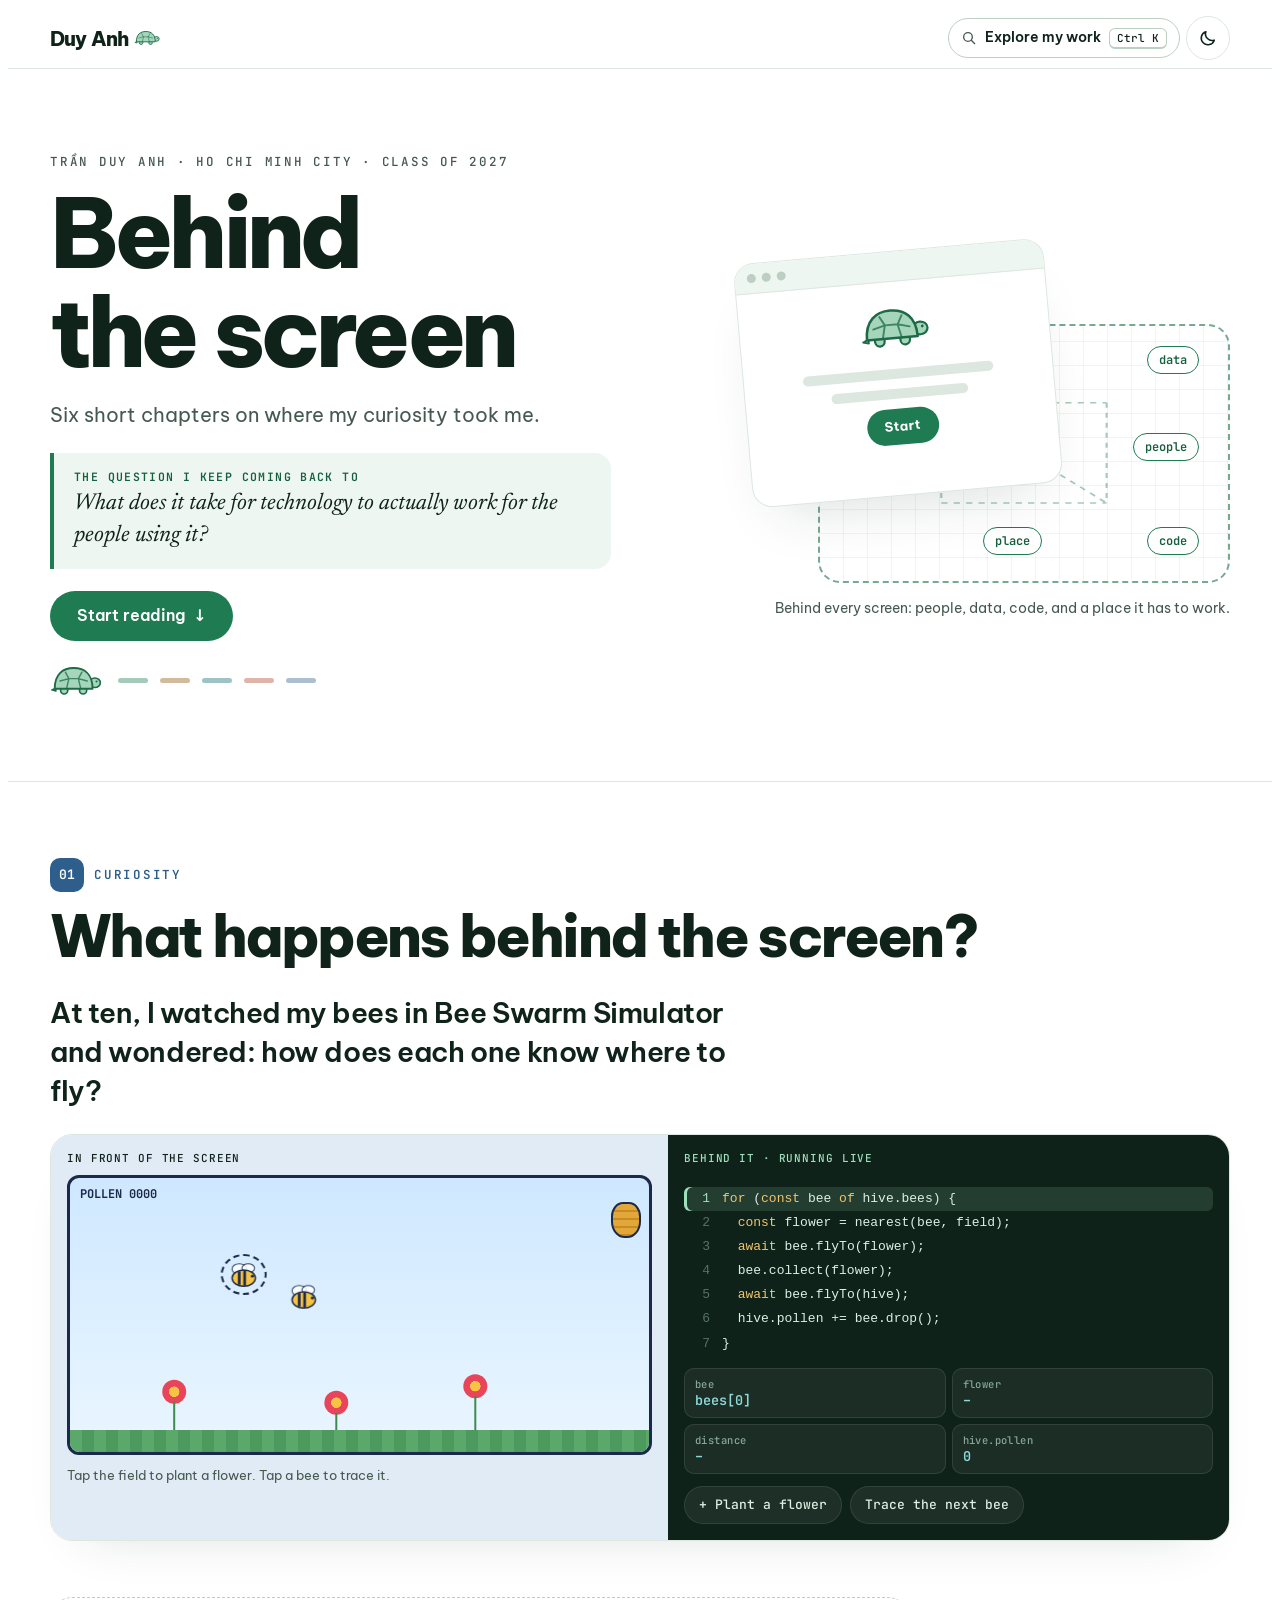
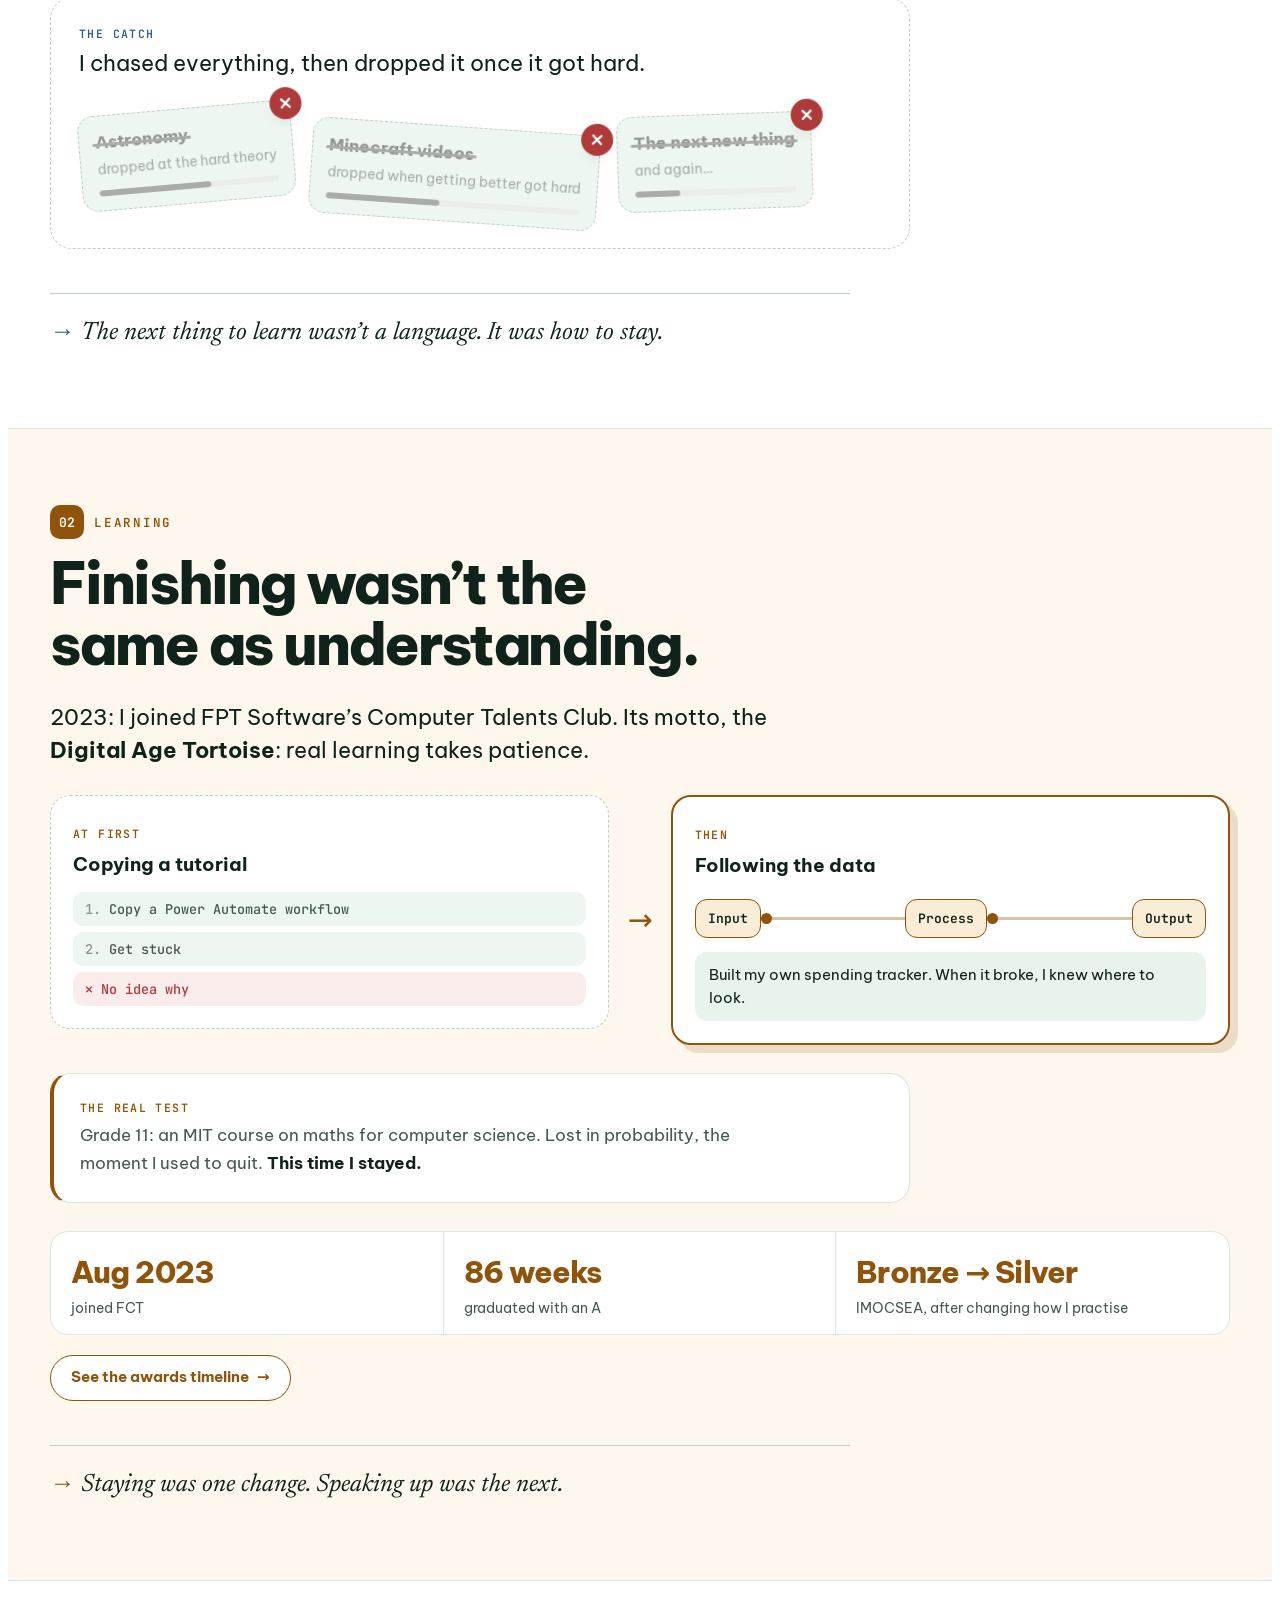
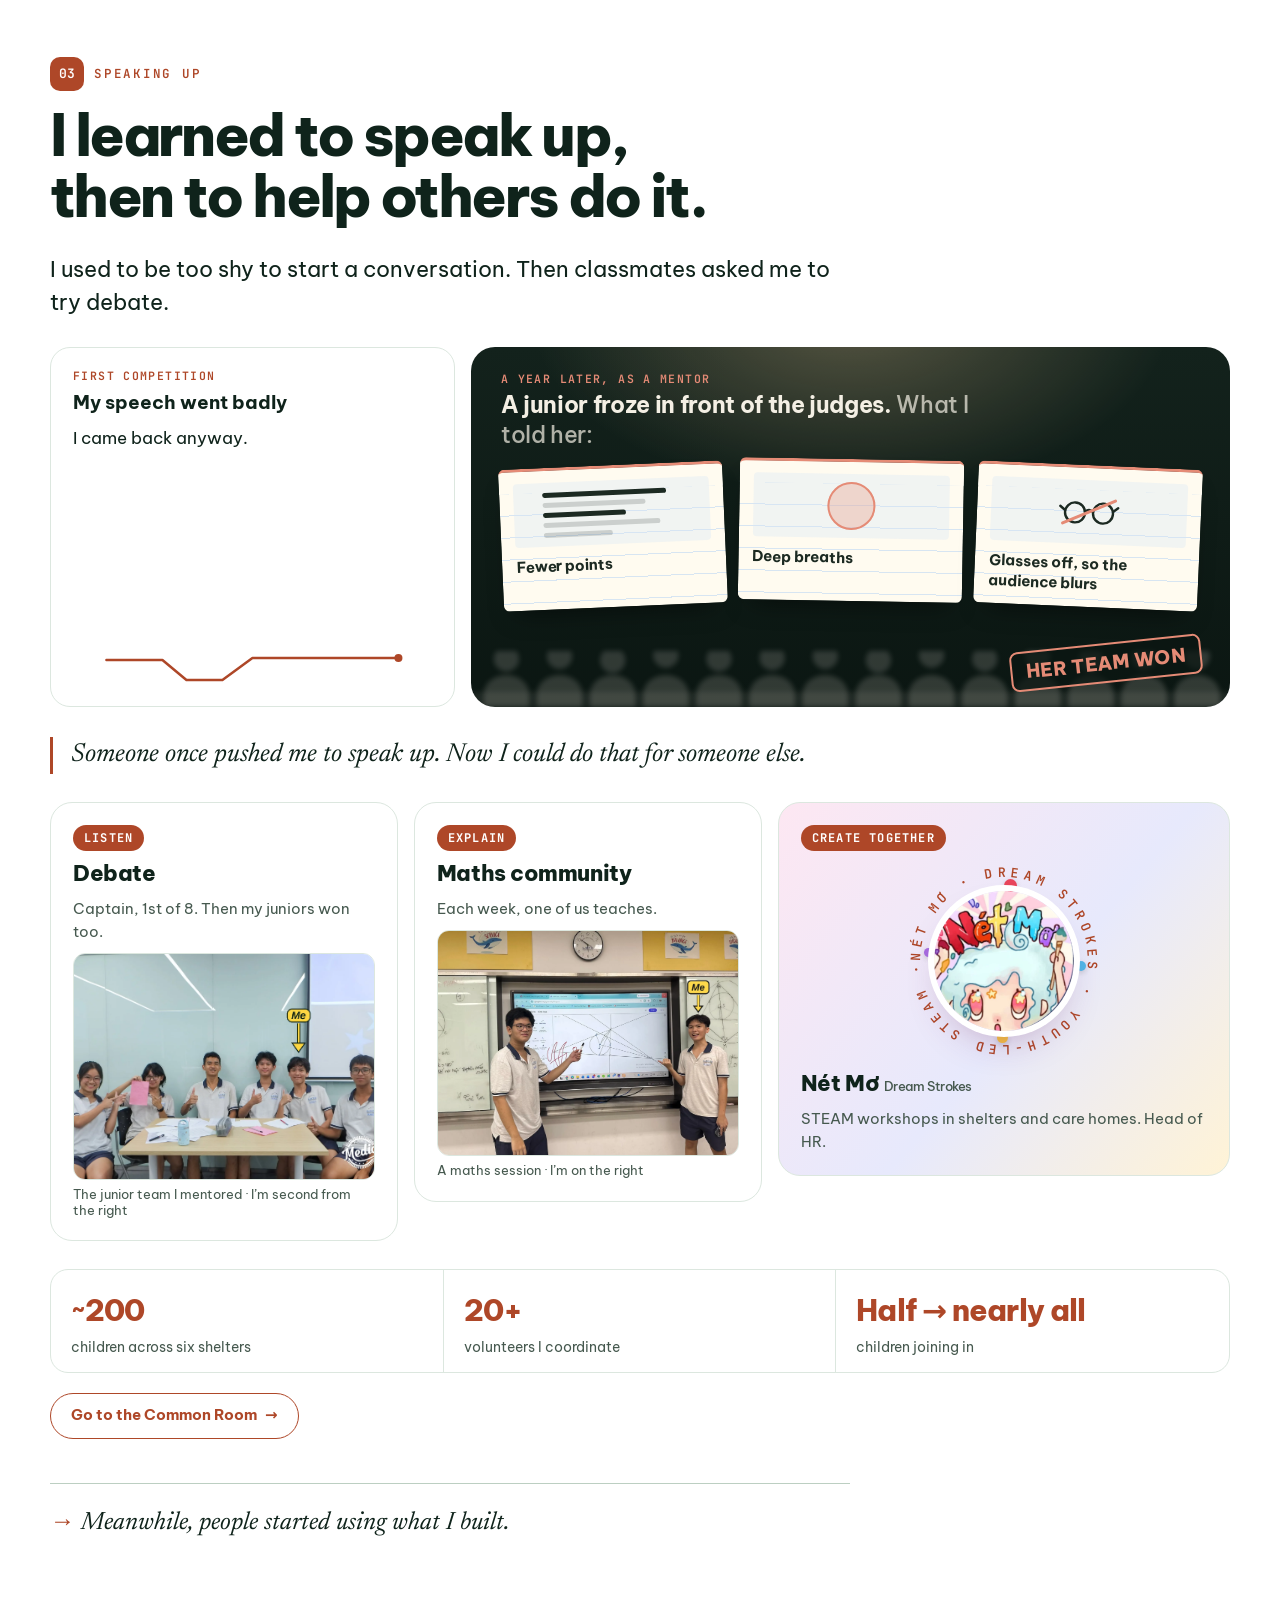
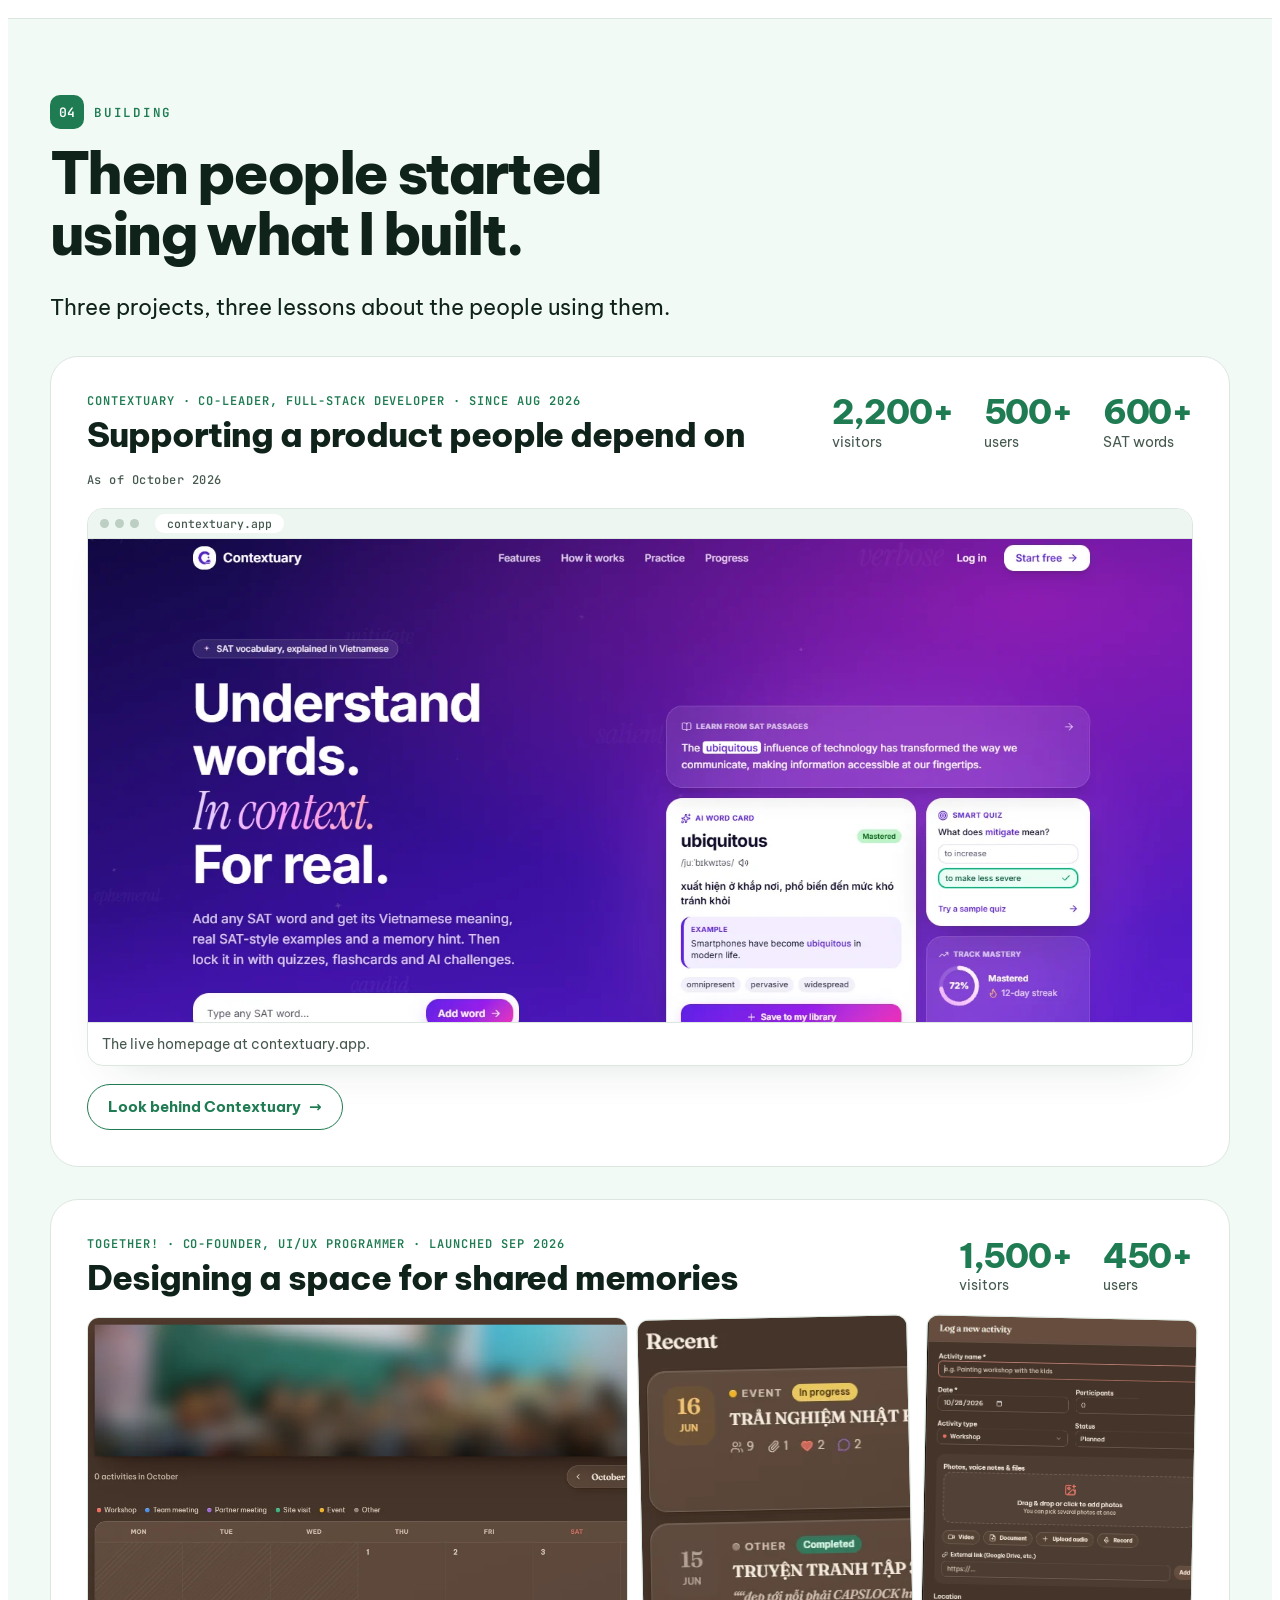
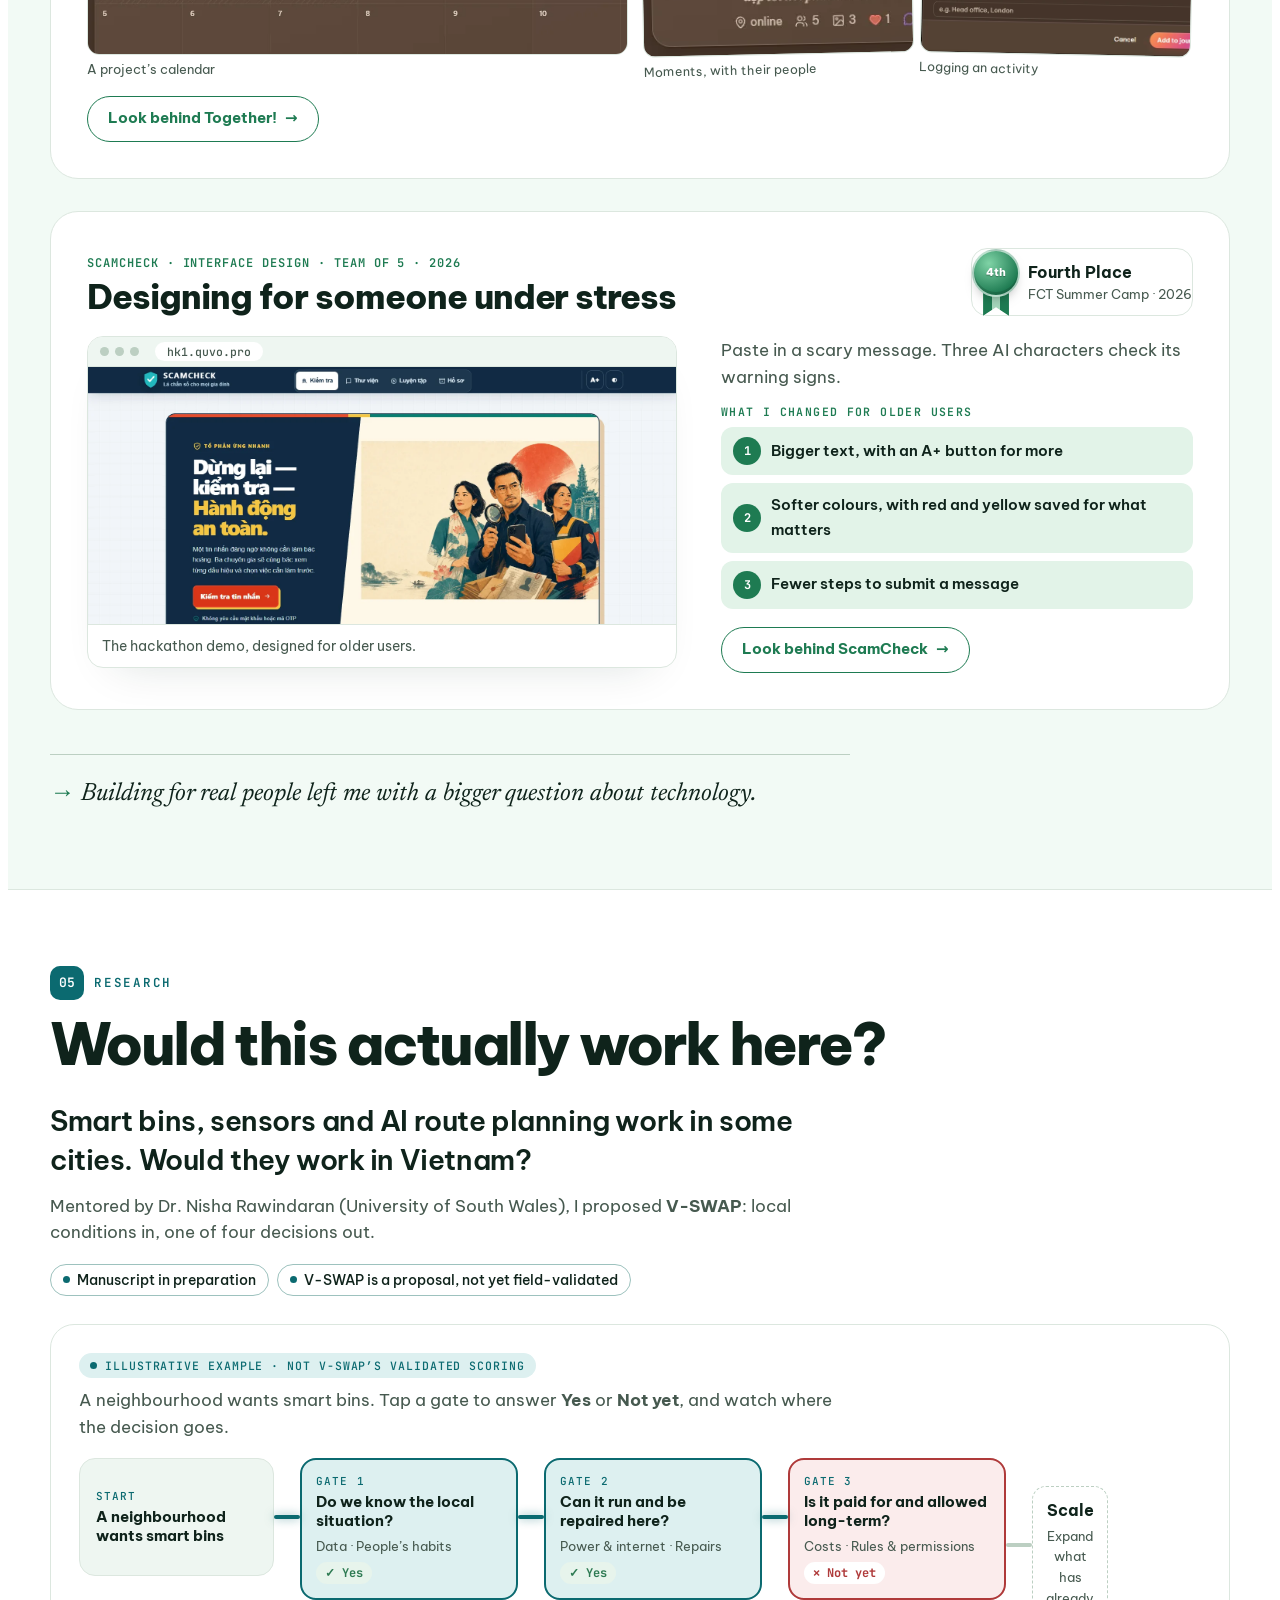
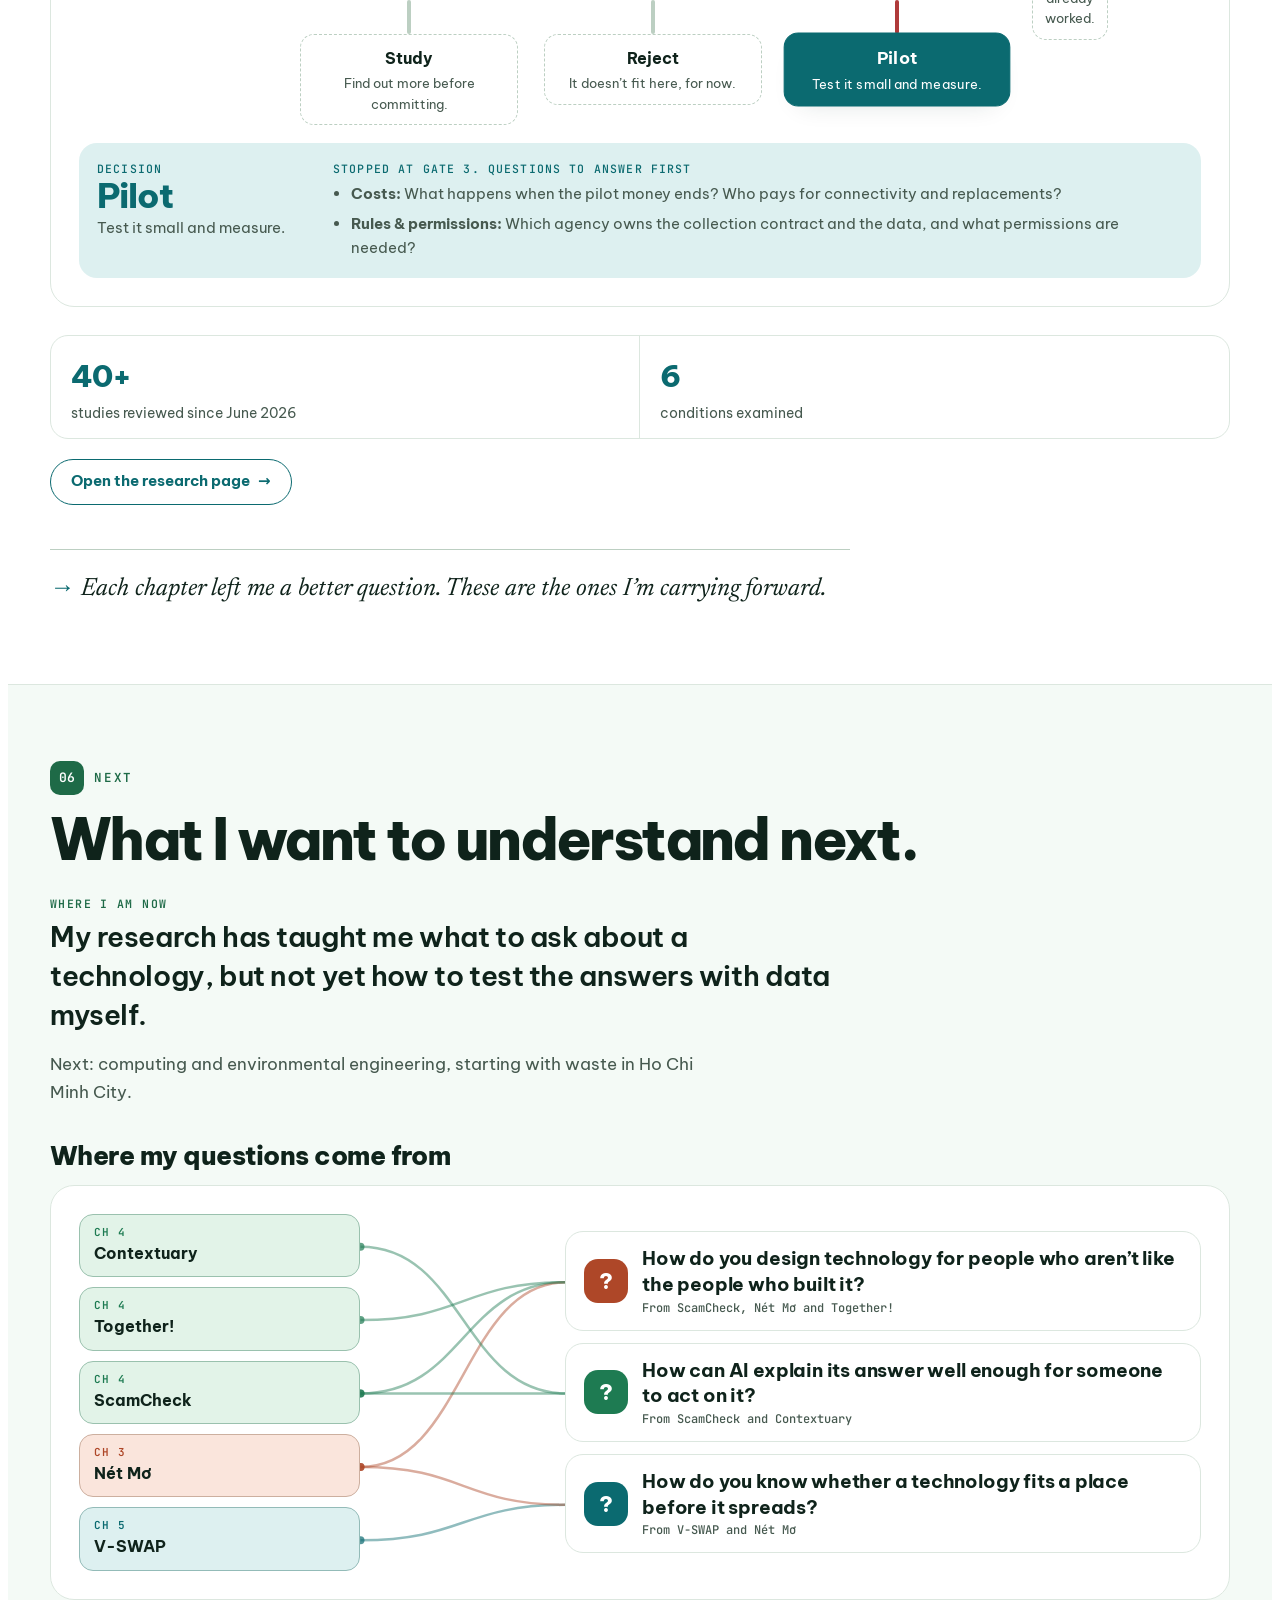
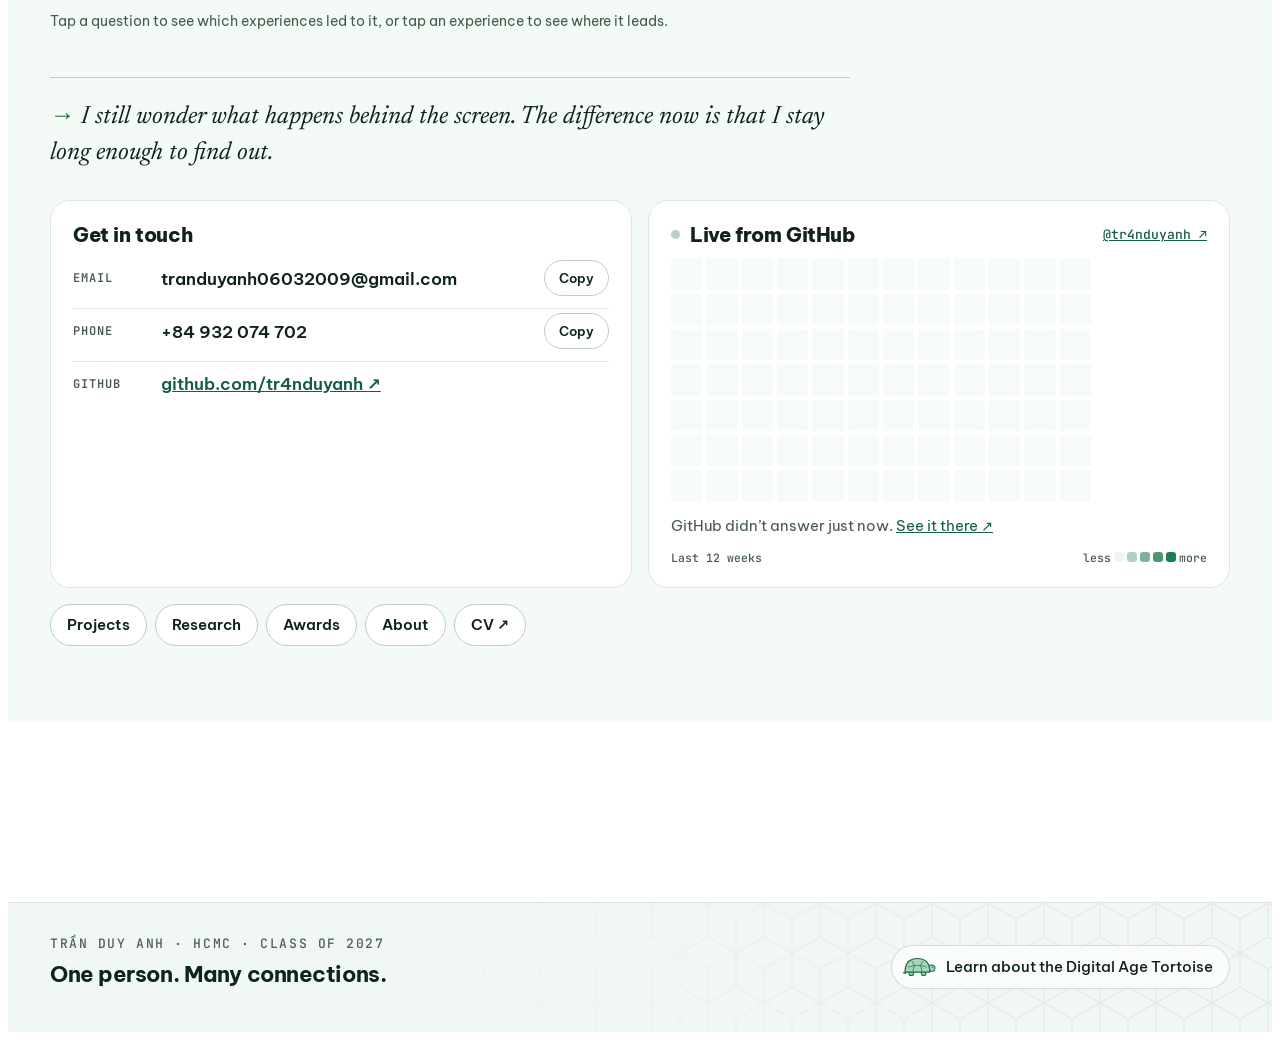
==== commit 017a04e9: "Quit animation on dropped interests; drop project step rows from the homepage Co-Authored-By: Claude" ====
--- a/index.html
+++ b/index.html
@@ -10,7 +10,7 @@
 <link rel="preconnect" href="https://fonts.googleapis.com">
 <link rel="preconnect" href="https://fonts.gstatic.com" crossorigin>
 <link rel="stylesheet" href="https://fonts.googleapis.com/css2?family=Be+Vietnam+Pro:wght@300;400;500;600;700;800&family=JetBrains+Mono:wght@400;500&family=Newsreader:ital,opsz,wght@0,6..72,400;1,6..72,400&display=swap">
-<link rel="stylesheet" href="css/style.css?v=94ae13c6">
+<link rel="stylesheet" href="css/style.css?v=8950ffc6">
 </head>
 <body>
 <svg width="0" height="0" style="position:absolute" aria-hidden="true" focusable="false">
@@ -118,6 +118,6 @@
   </div>
 </dialog>
 <dialog id="hatch" aria-labelledby="hatch-h"><div class="hatch-in" id="hatch-in"></div></dialog>
-<script src="js/app.js?v=7560925a"></script>
+<script src="js/app.js?v=56a47bbd"></script>
 </body>
 </html>
--- a/css/style.css
+++ b/css/style.css
@@ -1250,16 +1250,33 @@
 
 /* --- Bees, hopping interests, chapter cards --- */
 .hop{list-style:none;margin:20px 0 6px;padding:0;display:flex;flex-wrap:wrap;gap:14px 18px;align-items:flex-start}
-.hop li{display:grid;gap:2px;padding:12px 16px;border-radius:16px;background:var(--wash);border:1.5px solid var(--line);transform:rotate(var(--r));animation:hop 6s ease-in-out infinite;animation-delay:calc(var(--i) * 2s)}
+.hop li{--dl:calc(var(--i) * 1.5s + .2s);position:relative;display:grid;gap:2px;min-width:180px;padding:12px 16px 14px;border-radius:16px;background:var(--surface);border:1.5px solid var(--rc);transform:rotate(var(--r))}
 .hop li:nth-child(2){margin-top:18px}
-.hop li:nth-child(3){margin-top:6px;border-style:dashed}
-.hop b{font-size:17px;font-weight:700}
+.hop li:nth-child(3){margin-top:6px}
+.hop b{position:relative;justify-self:start;font-size:17px;font-weight:700}
 .hop span{font-size:13.5px;color:var(--ink-2)}
-@keyframes hop{0%,40%,100%{transform:rotate(var(--r)) translateY(0);border-color:var(--line);background:var(--wash);opacity:.75}
-  8%{transform:rotate(calc(var(--r) * -1)) translateY(-14px);border-color:var(--rc);background:var(--surface);opacity:1}
-  16%{transform:rotate(var(--r)) translateY(0);border-color:var(--rc);background:var(--surface);opacity:1}
-  30%{transform:rotate(calc(var(--r) * 2)) translateY(6px);opacity:.75}}
-@media (prefers-reduced-motion: reduce){.hop li{animation:none;opacity:1}}
+.hop b::after{content:"";position:absolute;left:-3px;right:-3px;top:54%;height:2.5px;border-radius:2px;background:var(--no);transform:scaleX(0);transform-origin:left}
+.hop-bar{display:block;height:6px;margin-top:8px;border-radius:4px;background:var(--line);overflow:hidden}
+.hop-bar i{display:block;width:0;height:100%;border-radius:inherit;background:var(--rc)}
+.hop-x{position:absolute;top:-13px;right:-13px;width:32px;height:32px;border-radius:50%;display:grid;place-items:center;background:var(--no);box-shadow:0 6px 14px -6px var(--shade-2);transform:scale(0) rotate(-40deg)}
+.hop-x svg{width:16px;height:16px;fill:none;stroke:var(--surface);stroke-width:3;stroke-linecap:round}
+.hop.play li{animation:hop-try 1.3s ease-out var(--dl) both,hop-quit .6s ease calc(var(--dl) + 1.45s) forwards}
+.hop.play .hop-bar i{animation:hop-fill 1.3s cubic-bezier(.2,.8,.3,1) var(--dl) forwards}
+.hop.play b::after{animation:hop-strike .35s ease-out calc(var(--dl) + 1.5s) forwards}
+.hop.play .hop-x{animation:hop-stamp .45s cubic-bezier(.3,1.8,.5,1) calc(var(--dl) + 1.7s) forwards}
+@keyframes hop-try{0%{transform:rotate(var(--r))}12%{transform:rotate(calc(var(--r) * -1)) translateY(-12px)}26%{transform:rotate(var(--r)) translateY(0)}
+  72%{transform:rotate(var(--r))}78%{transform:rotate(var(--r)) translateX(-4px)}84%{transform:rotate(var(--r)) translateX(4px)}90%{transform:rotate(var(--r)) translateX(-2px)}100%{transform:rotate(var(--r))}}
+@keyframes hop-fill{0%{width:0}60%{width:var(--w)}100%{width:var(--w);background:var(--no)}}
+@keyframes hop-quit{to{transform:rotate(var(--r)) translateY(8px);border-color:var(--line-2);border-style:dashed;background:var(--wash)}}
+@keyframes hop-strike{to{transform:scaleX(1)}}
+@keyframes hop-stamp{to{transform:scale(1) rotate(0)}}
+.hop.play li > :not(.hop-x){animation:hop-fade .6s ease calc(var(--dl) + 1.45s) forwards}
+@keyframes hop-fade{to{opacity:.45;filter:grayscale(1)}}
+.hop.done li{transform:rotate(var(--r)) translateY(8px);border-color:var(--line-2);border-style:dashed;background:var(--wash)}
+.hop.done li > :not(.hop-x){opacity:.45;filter:grayscale(1)}
+.hop.done .hop-bar i{width:var(--w);background:var(--no)}
+.hop.done b::after{transform:scaleX(1)}
+.hop.done .hop-x{transform:none}
 .c1-bee{position:absolute;width:40px;height:30px;animation:buzz 4s ease-in-out infinite}
 .c1-bee svg{width:100%;height:100%;display:block;animation:wing .18s ease-in-out infinite alternate}
 .c1-bee.b1{left:8%;top:20%}
@@ -1780,6 +1797,12 @@
 .p3{margin-top:clamp(22px,3vw,32px)}
 .p3-ctx .shot-img,.p3-sc .shot-img{aspect-ratio:16/7!important}
 .p3-ctx .shot-img img,.p3-sc .shot-img img{object-position:top}
+.tg-row{grid-template-columns:2fr 1fr 1fr;align-items:start}
+.tg-row .zi:first-child{grid-column:auto}
+.tg-row .zi:first-child .zi-b{aspect-ratio:16/10}
+.tg-row .zi .zi-b{aspect-ratio:4/5}
+@media (max-width:760px){.tg-row{grid-template-columns:1fr 1fr}.tg-row .zi:first-child{grid-column:1/-1}}
+.p3 .deep-btn{margin-top:18px}
 /* --- Bee screen --- */
 .bz{margin:24px 0 0;display:grid;grid-template-columns:minmax(0,1.1fr) minmax(0,1fr);border-radius:22px;overflow:hidden;border:1px solid var(--line);box-shadow:0 26px 50px -34px var(--shade-2)}
 @media (max-width:820px){.bz{grid-template-columns:1fr}}
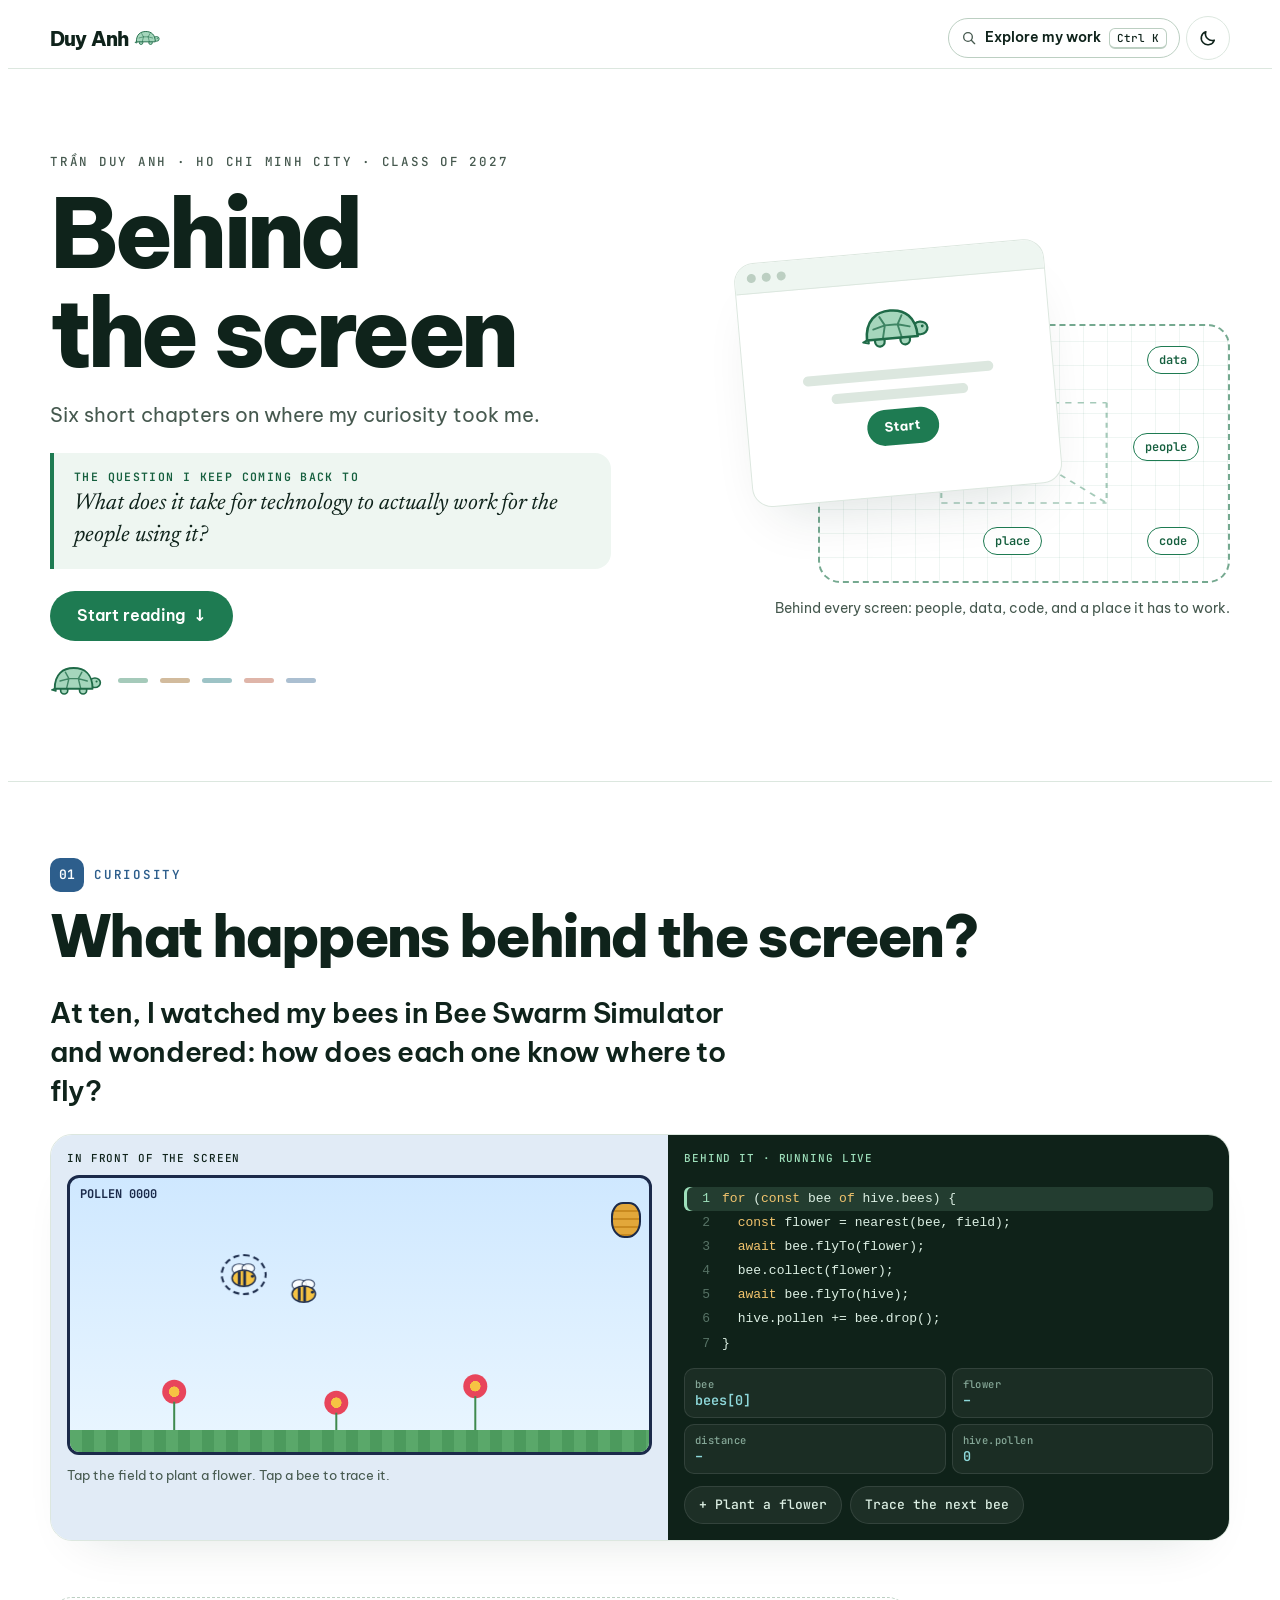
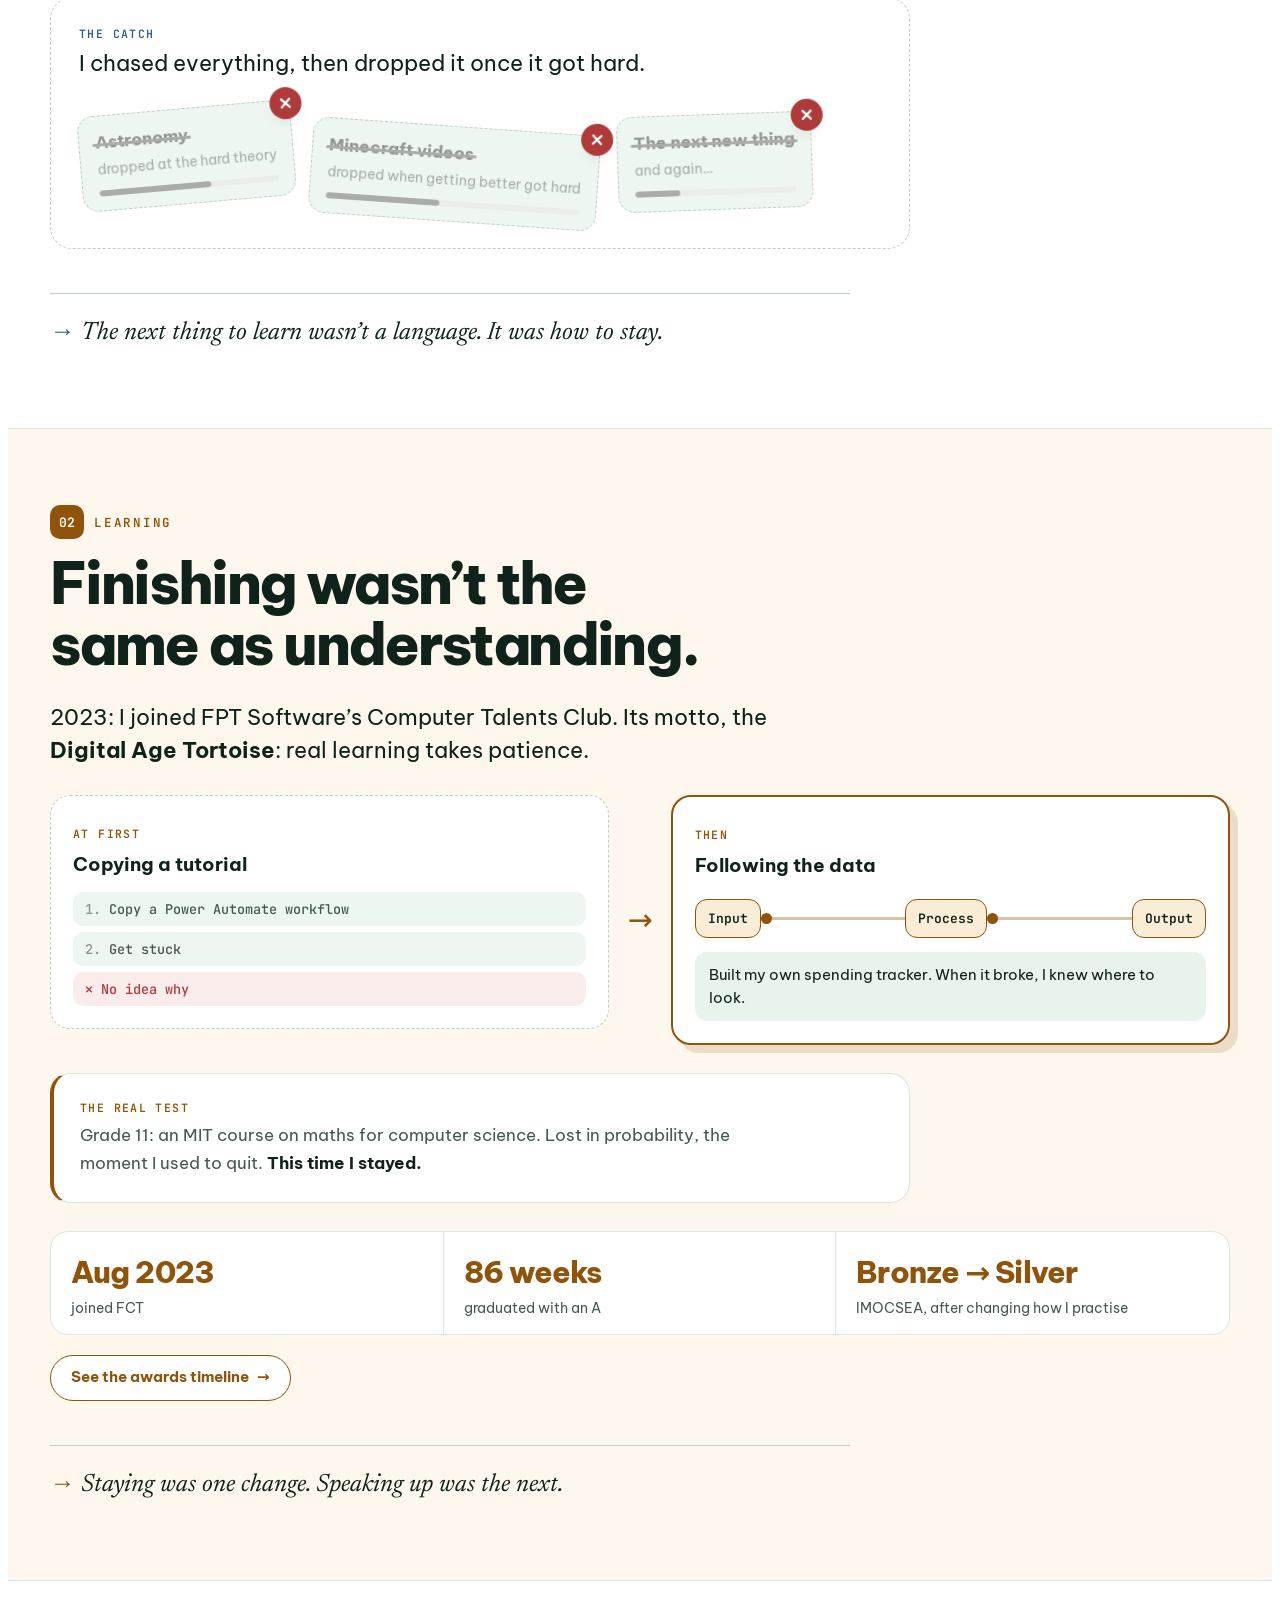
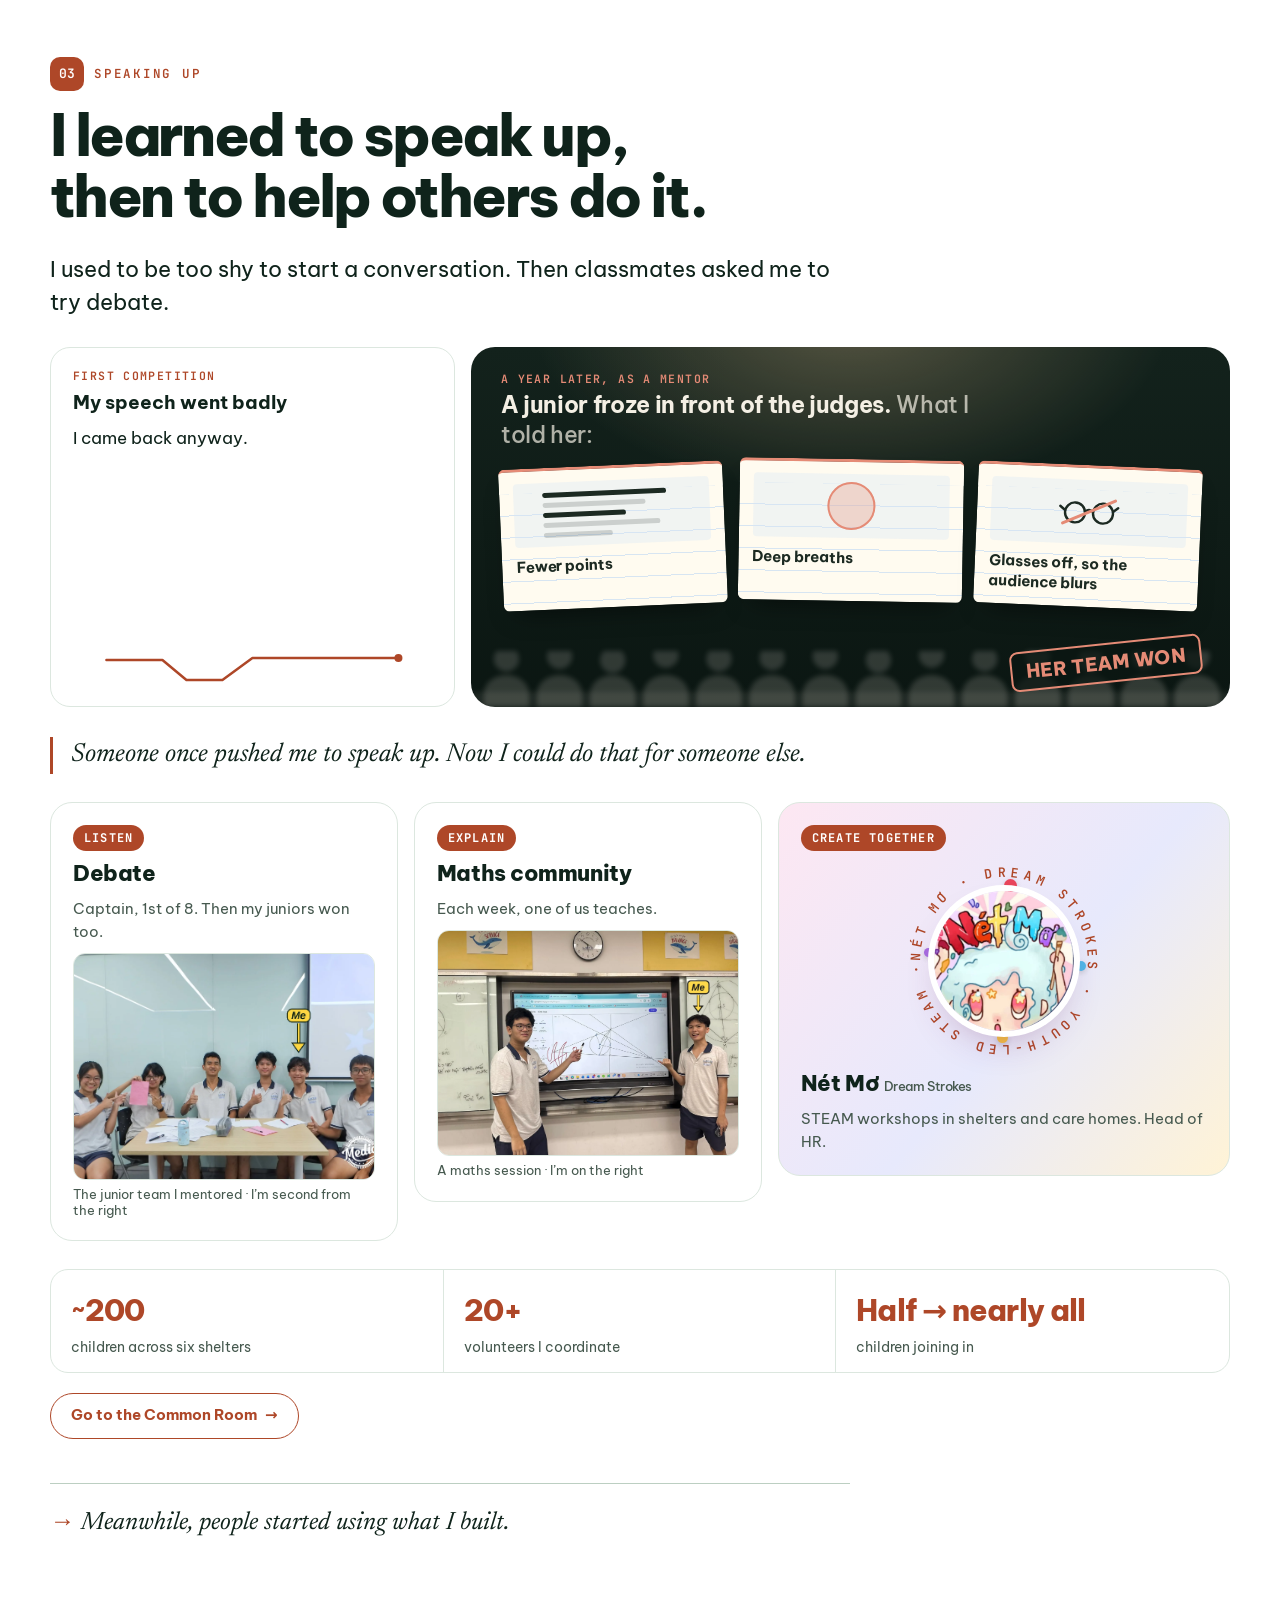
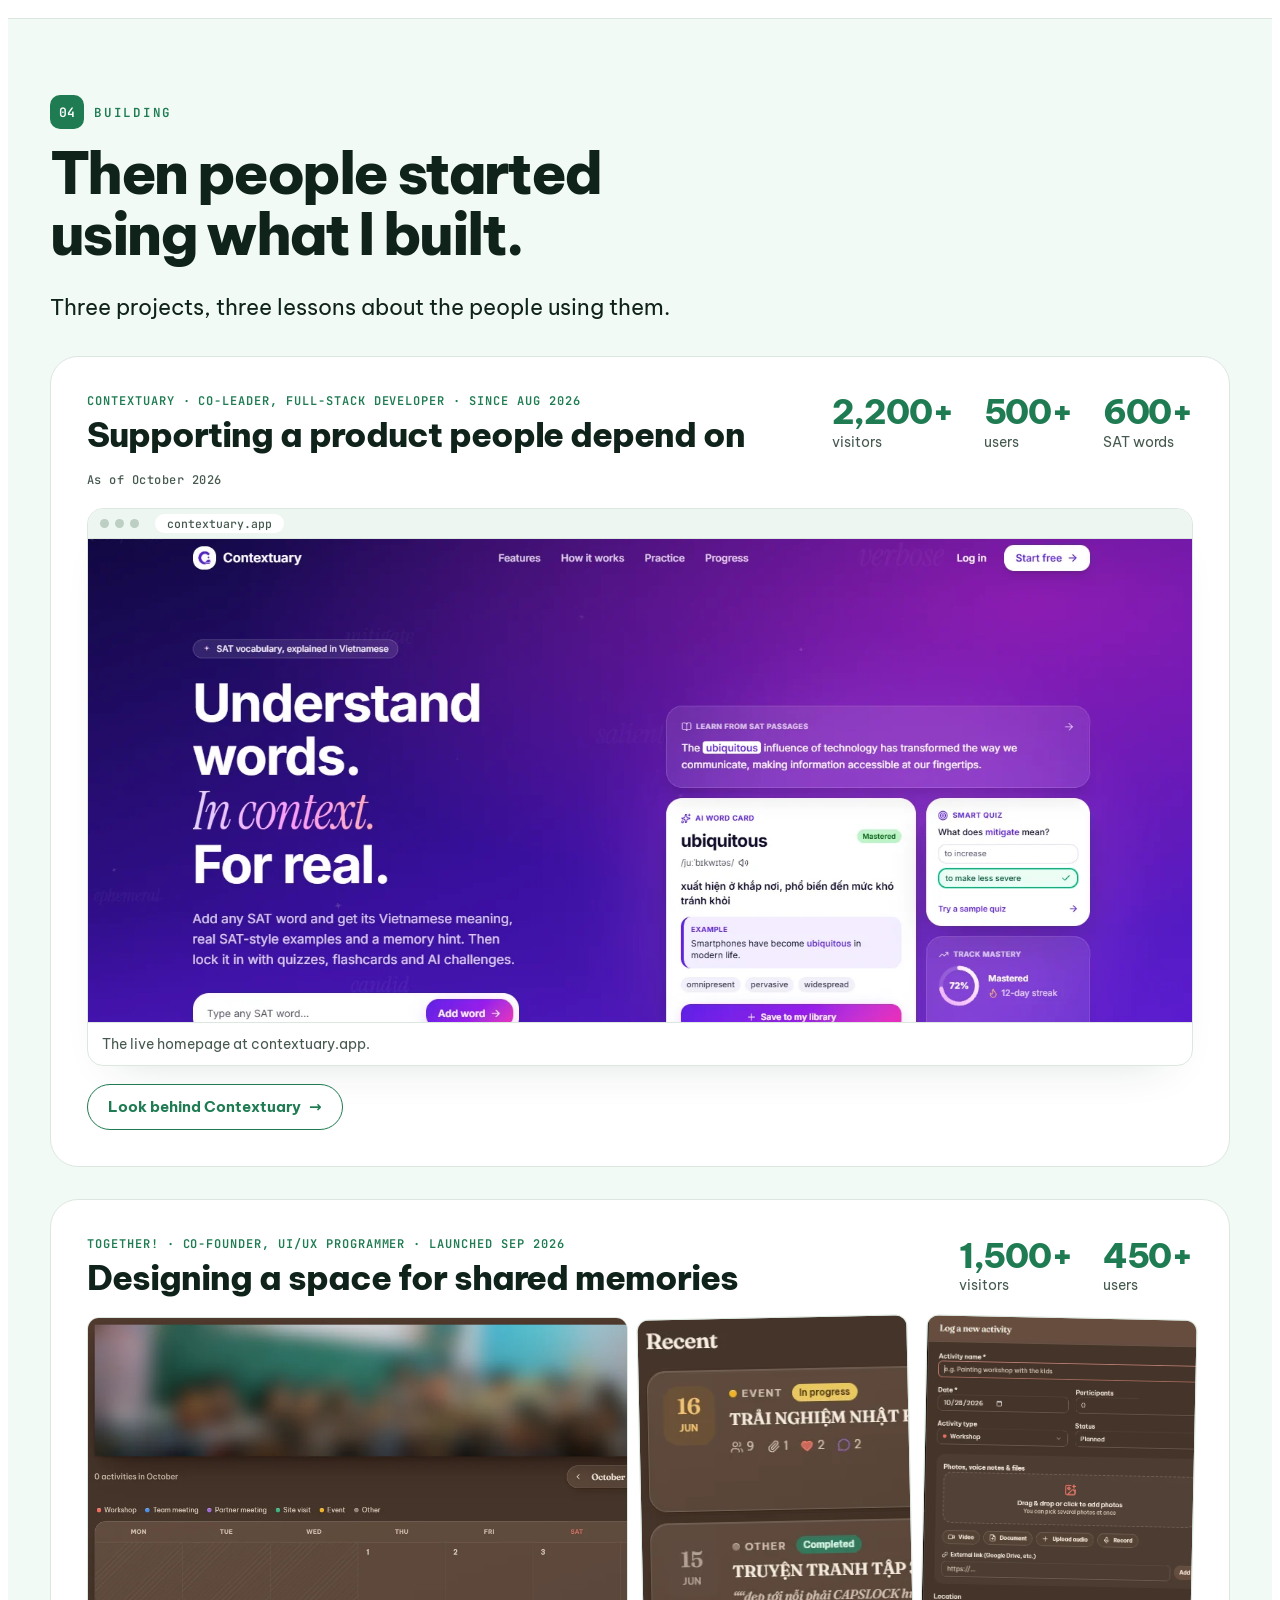
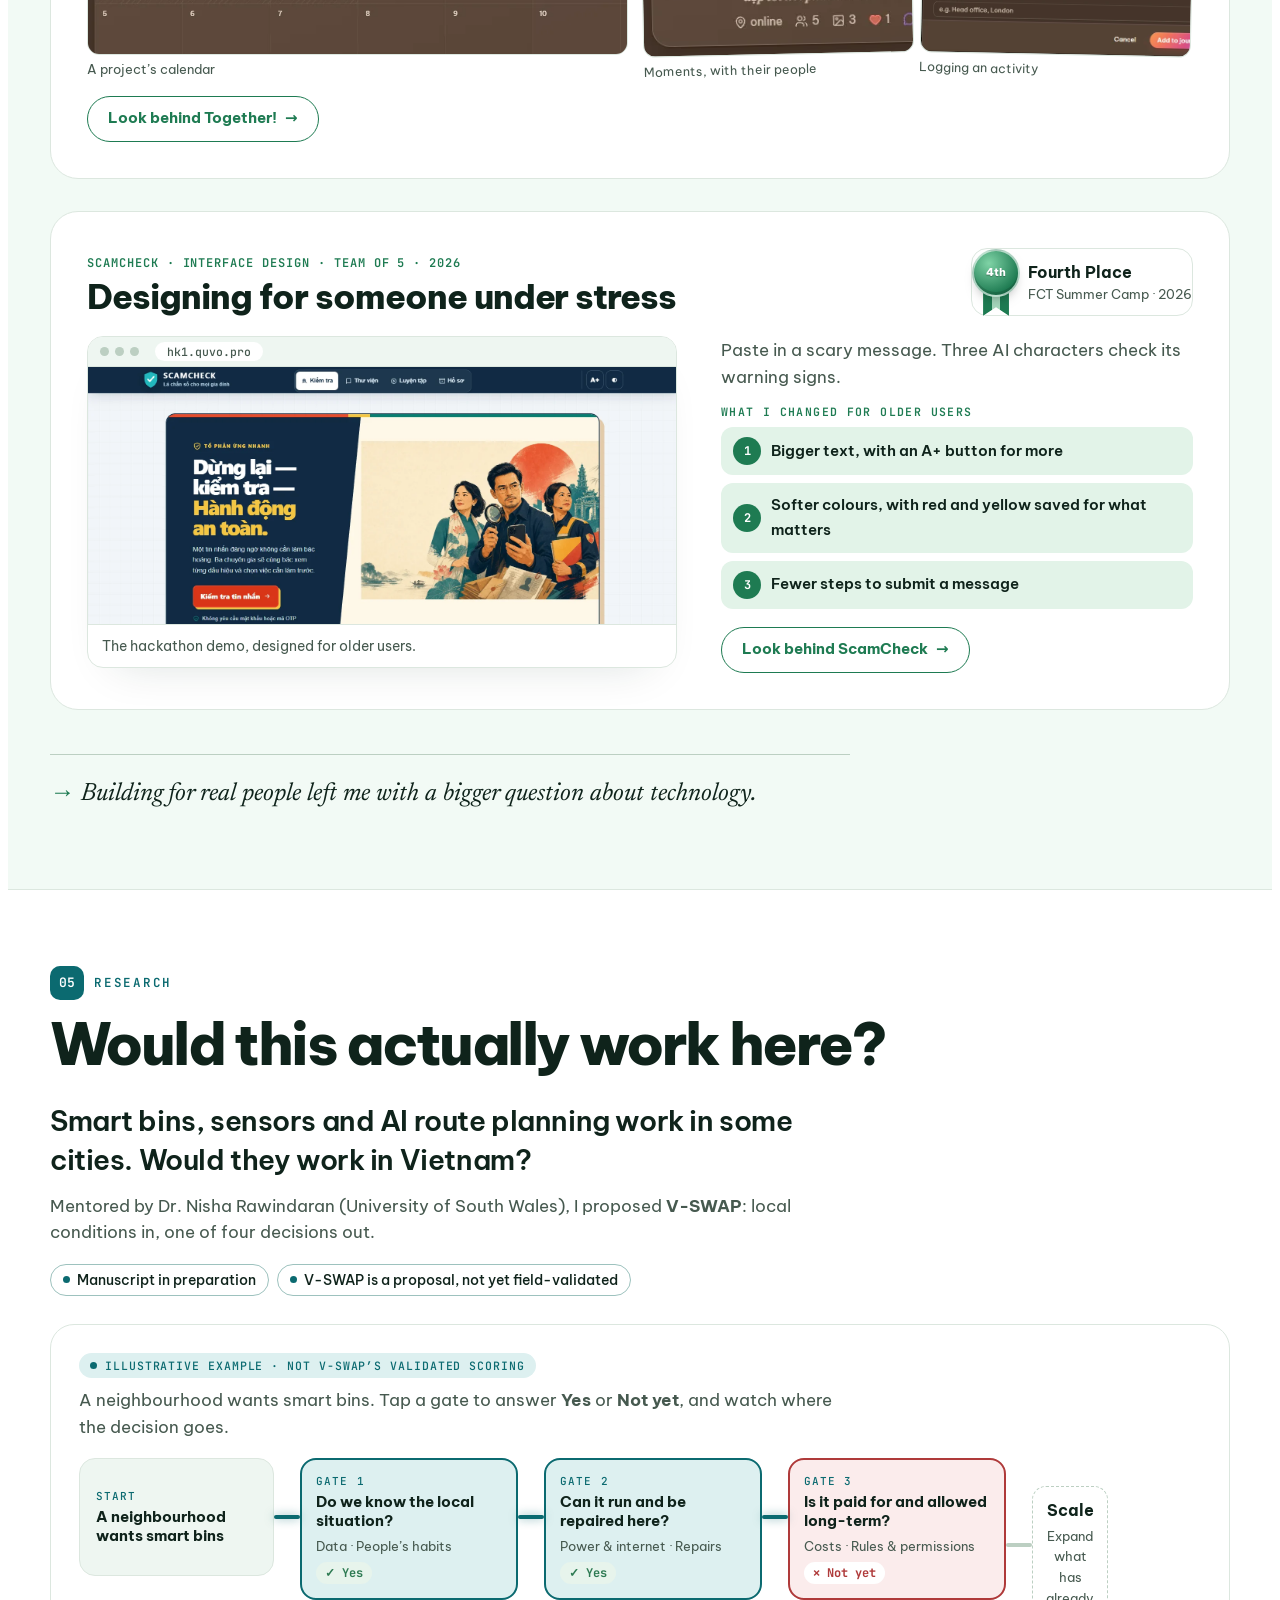
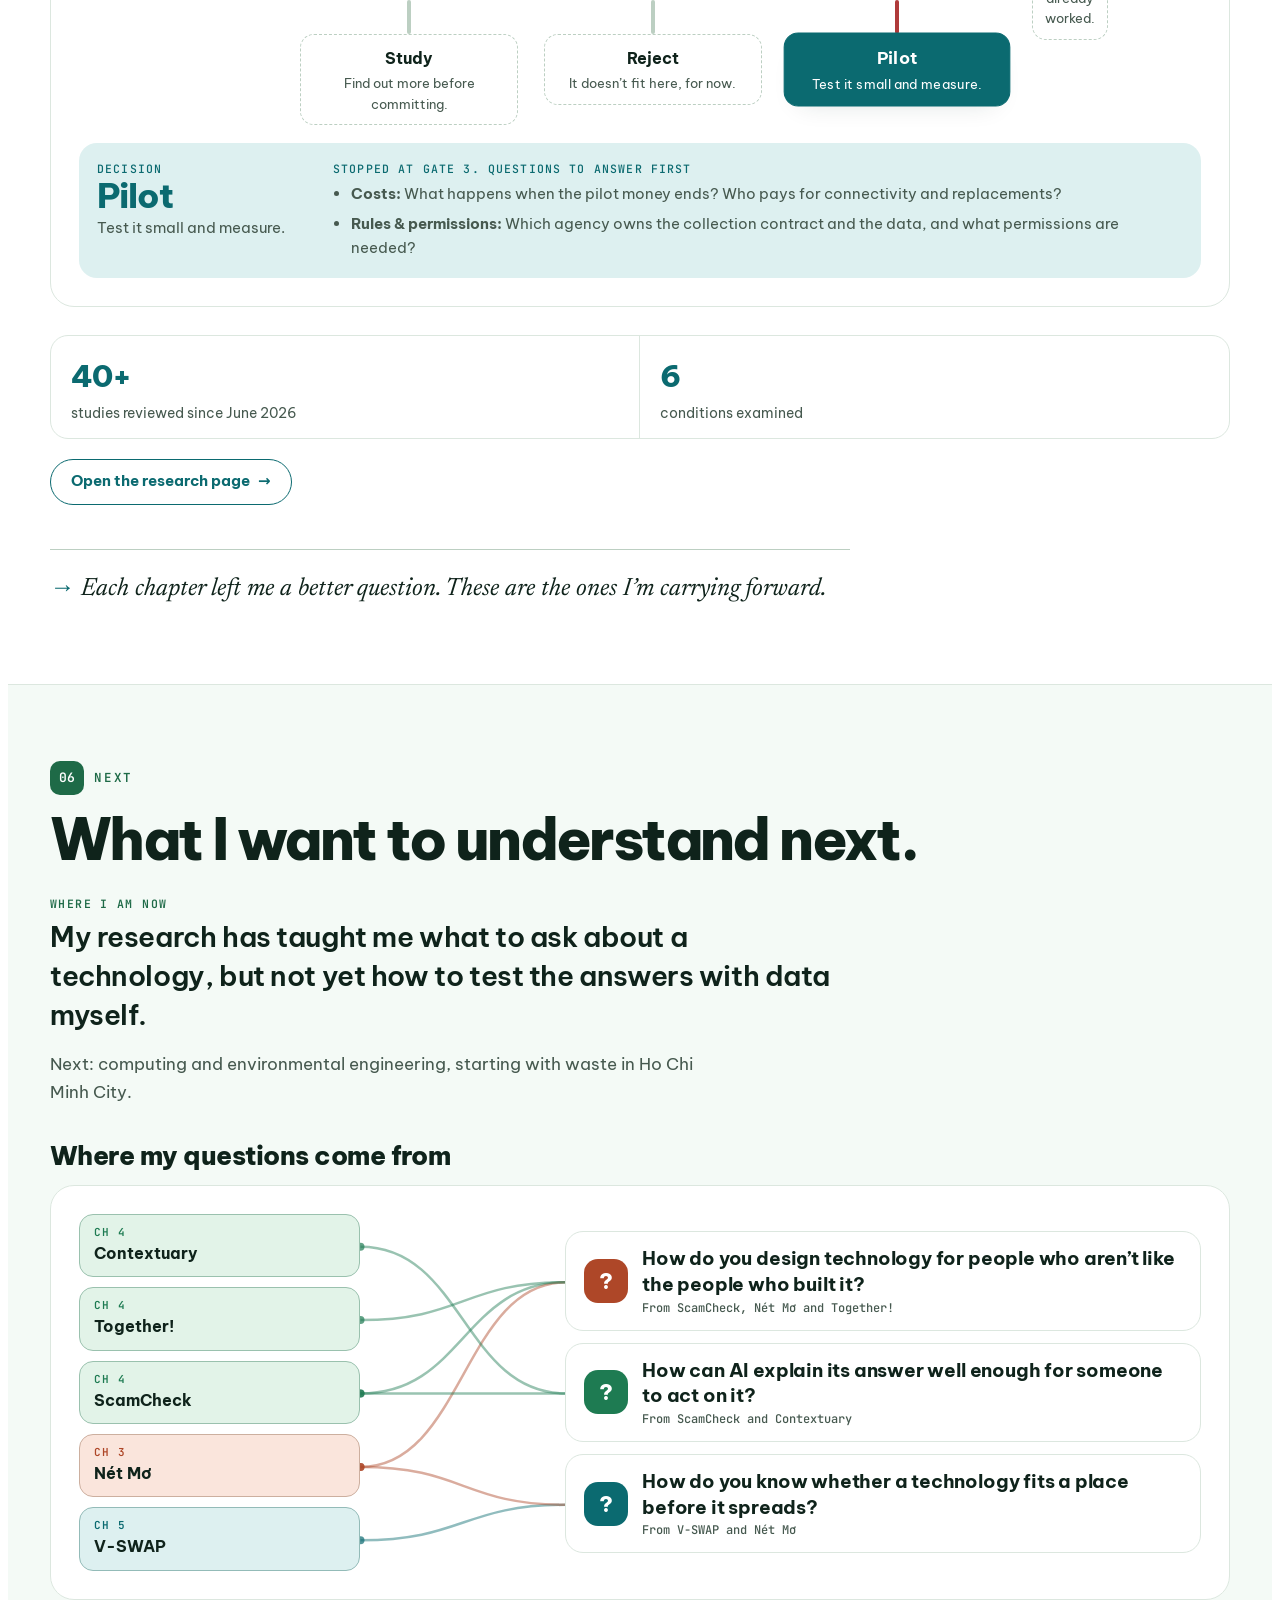
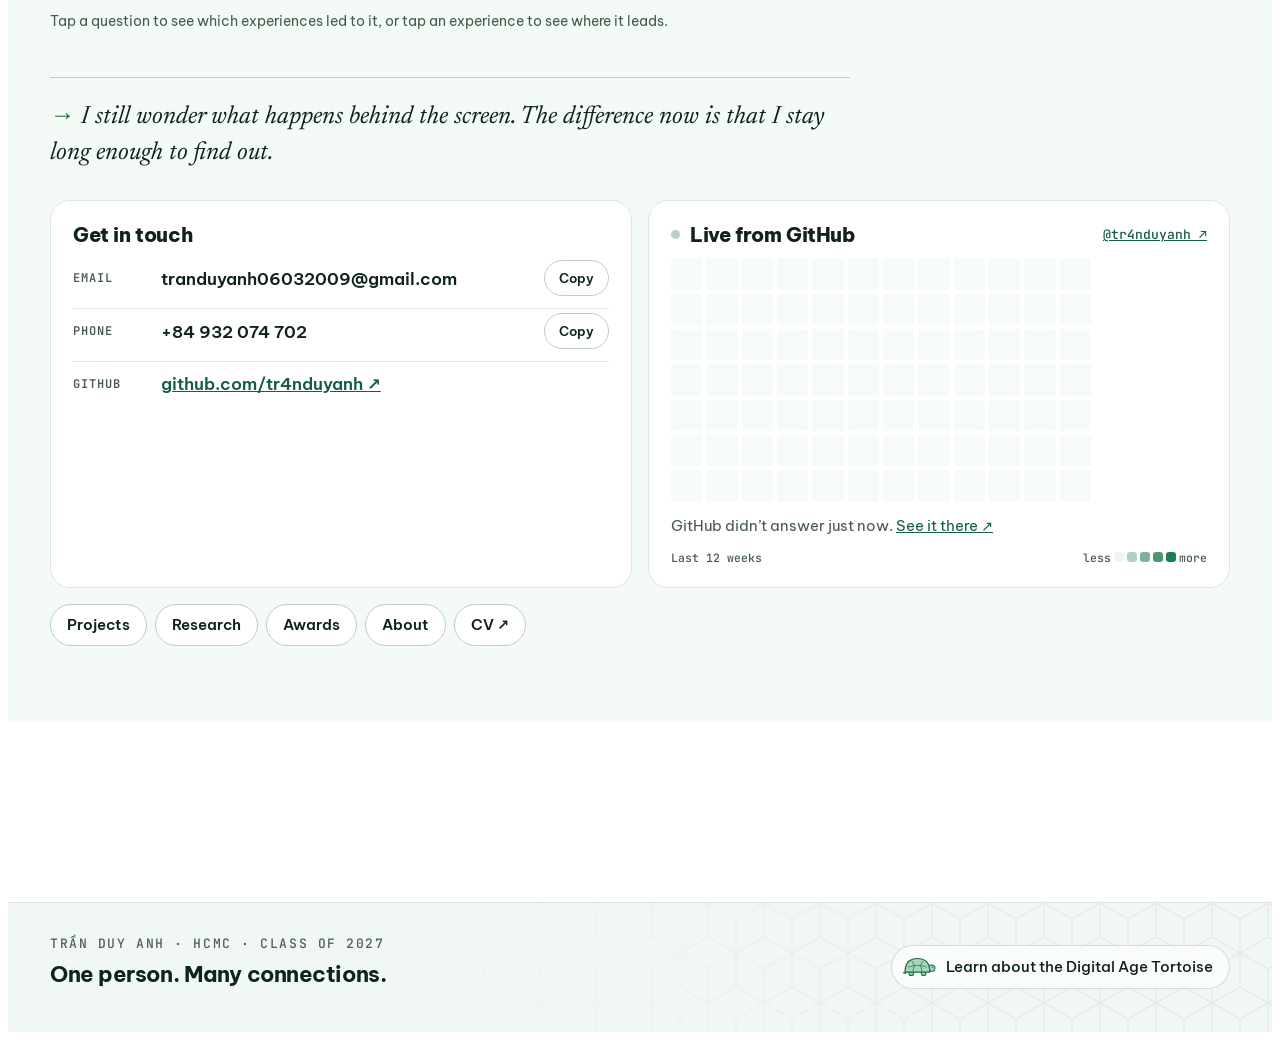
==== commit c4b773f1: "Add link preview image and Open Graph tags Co-Authored-By: Claude Opus 5.5 <noreply@anthropic.com> C" ====
--- a/index.html
+++ b/index.html
@@ -7,6 +7,21 @@
 <link rel="icon" href="data:image/svg+xml,%3Csvg xmlns='http://www.w3.org/2000/svg' viewBox='0 0 44 30'%3E%3Cg fill='%23A5D6BC' stroke='%231E6A47' stroke-linejoin='round'%3E%3Cellipse cx='38' cy='16.5' rx='4.6' ry='4' stroke-width='1.6'/%3E%3Crect x='9' y='19' width='6' height='7' rx='3' stroke-width='1.6'/%3E%3Crect x='25' y='19' width='6' height='7' rx='3' stroke-width='1.6'/%3E%3Cpath d='M4 21.5C4 9 11 4 20 4s16 5 16 17.5Z' stroke-width='1.8'/%3E%3C/g%3E%3Ccircle cx='39.4' cy='15.4' r='1' fill='%231E6A47'/%3E%3Cpath d='M14 21.5 16 13h8l2 8.5M16 13l-3-5.5M24 13l3-5.5' fill='none' stroke='%231E6A47' stroke-width='1.3'/%3E%3C/svg%3E">
 <meta name="robots" content="noindex, nofollow, noarchive">
 <meta name="description" content="Trần Duy Anh’s portfolio: six short chapters on what happens behind the screen.">
+<meta name="theme-color" content="#1E7B52">
+<meta property="og:type" content="website">
+<meta property="og:site_name" content="Trần Duy Anh">
+<meta property="og:title" content="Trần Duy Anh · Behind the screen">
+<meta property="og:description" content="Six short chapters on what happens behind the screen.">
+<meta property="og:url" content="https://tr4nduyanh.github.io/">
+<meta property="og:image" content="https://tr4nduyanh.github.io/img/og.jpg">
+<meta property="og:image:type" content="image/jpeg">
+<meta property="og:image:width" content="1200">
+<meta property="og:image:height" content="630">
+<meta property="og:image:alt" content="Behind the screen: Trần Duy Anh’s portfolio. A screen lifted to show the data, people, place and code behind it.">
+<meta name="twitter:card" content="summary_large_image">
+<meta name="twitter:title" content="Trần Duy Anh · Behind the screen">
+<meta name="twitter:description" content="Six short chapters on what happens behind the screen.">
+<meta name="twitter:image" content="https://tr4nduyanh.github.io/img/og.jpg">
 <link rel="preconnect" href="https://fonts.googleapis.com">
 <link rel="preconnect" href="https://fonts.gstatic.com" crossorigin>
 <link rel="stylesheet" href="https://fonts.googleapis.com/css2?family=Be+Vietnam+Pro:wght@300;400;500;600;700;800&family=JetBrains+Mono:wght@400;500&family=Newsreader:ital,opsz,wght@0,6..72,400;1,6..72,400&display=swap">
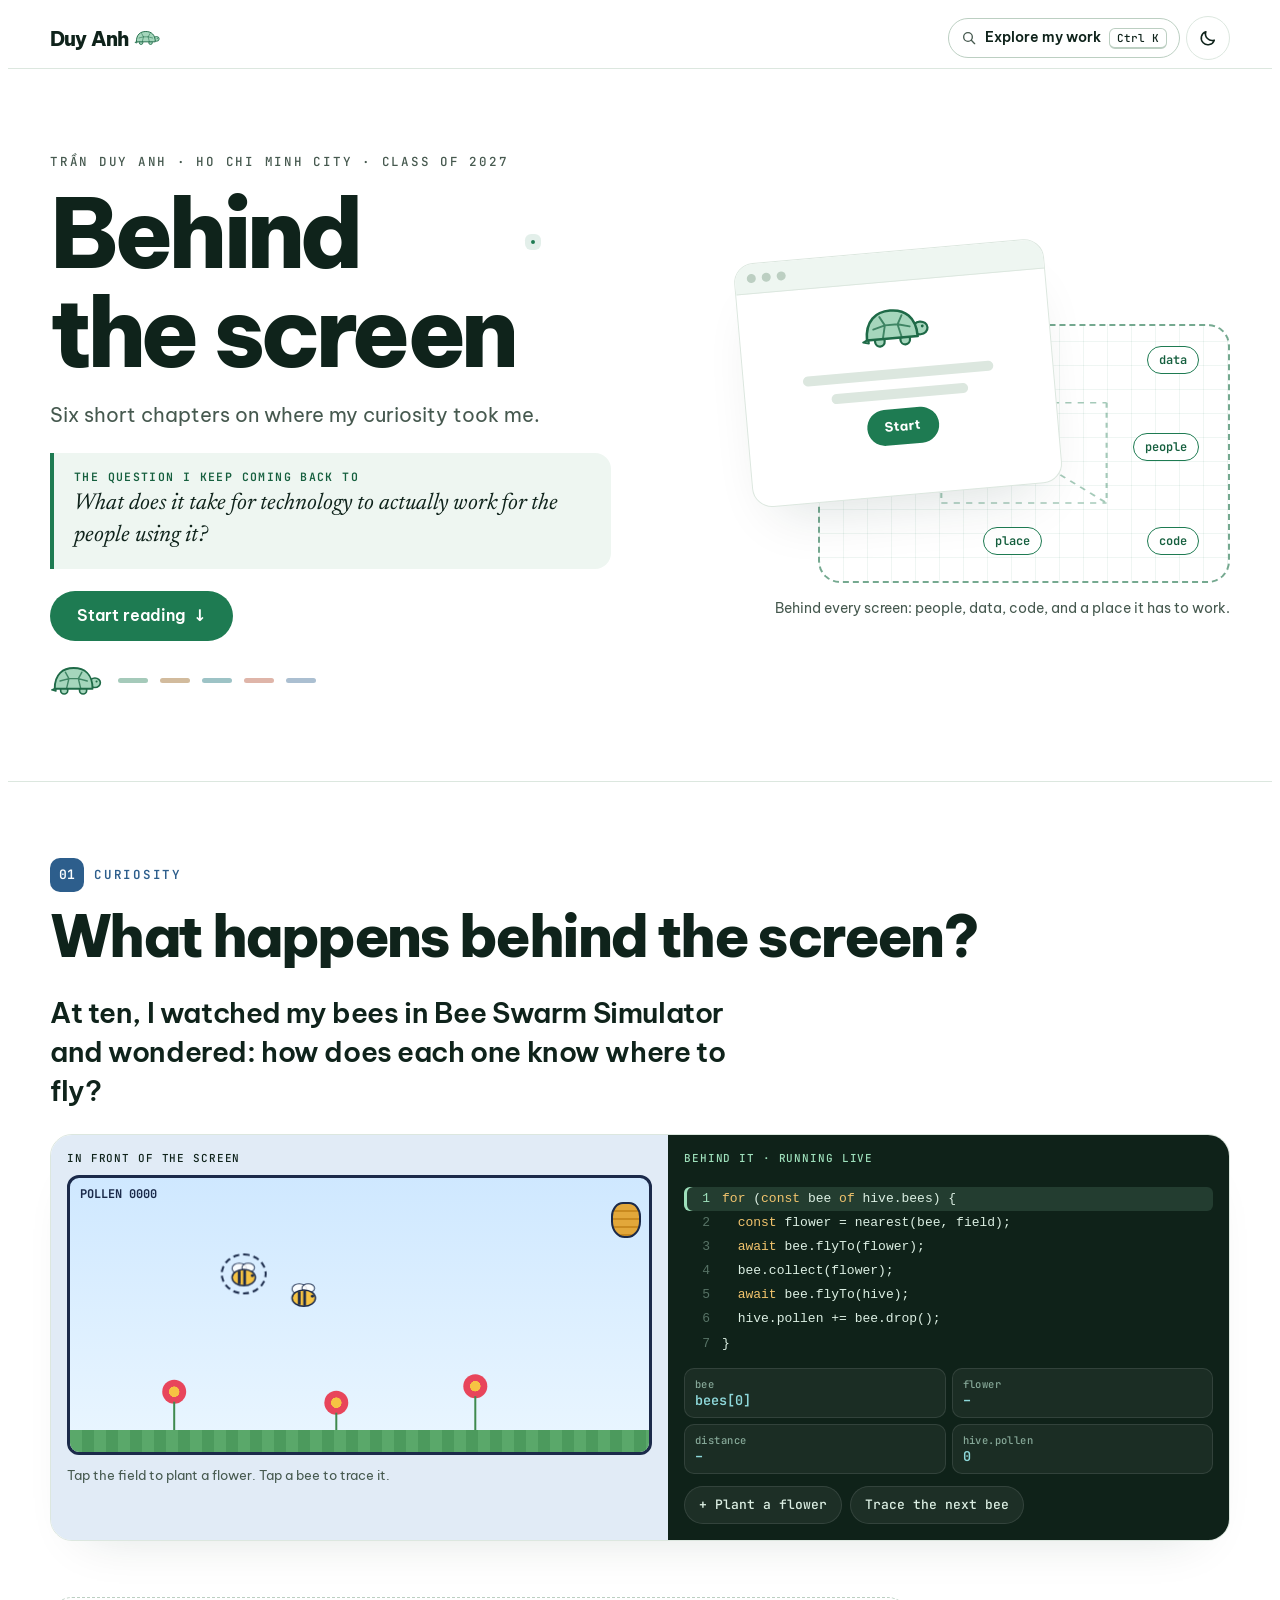
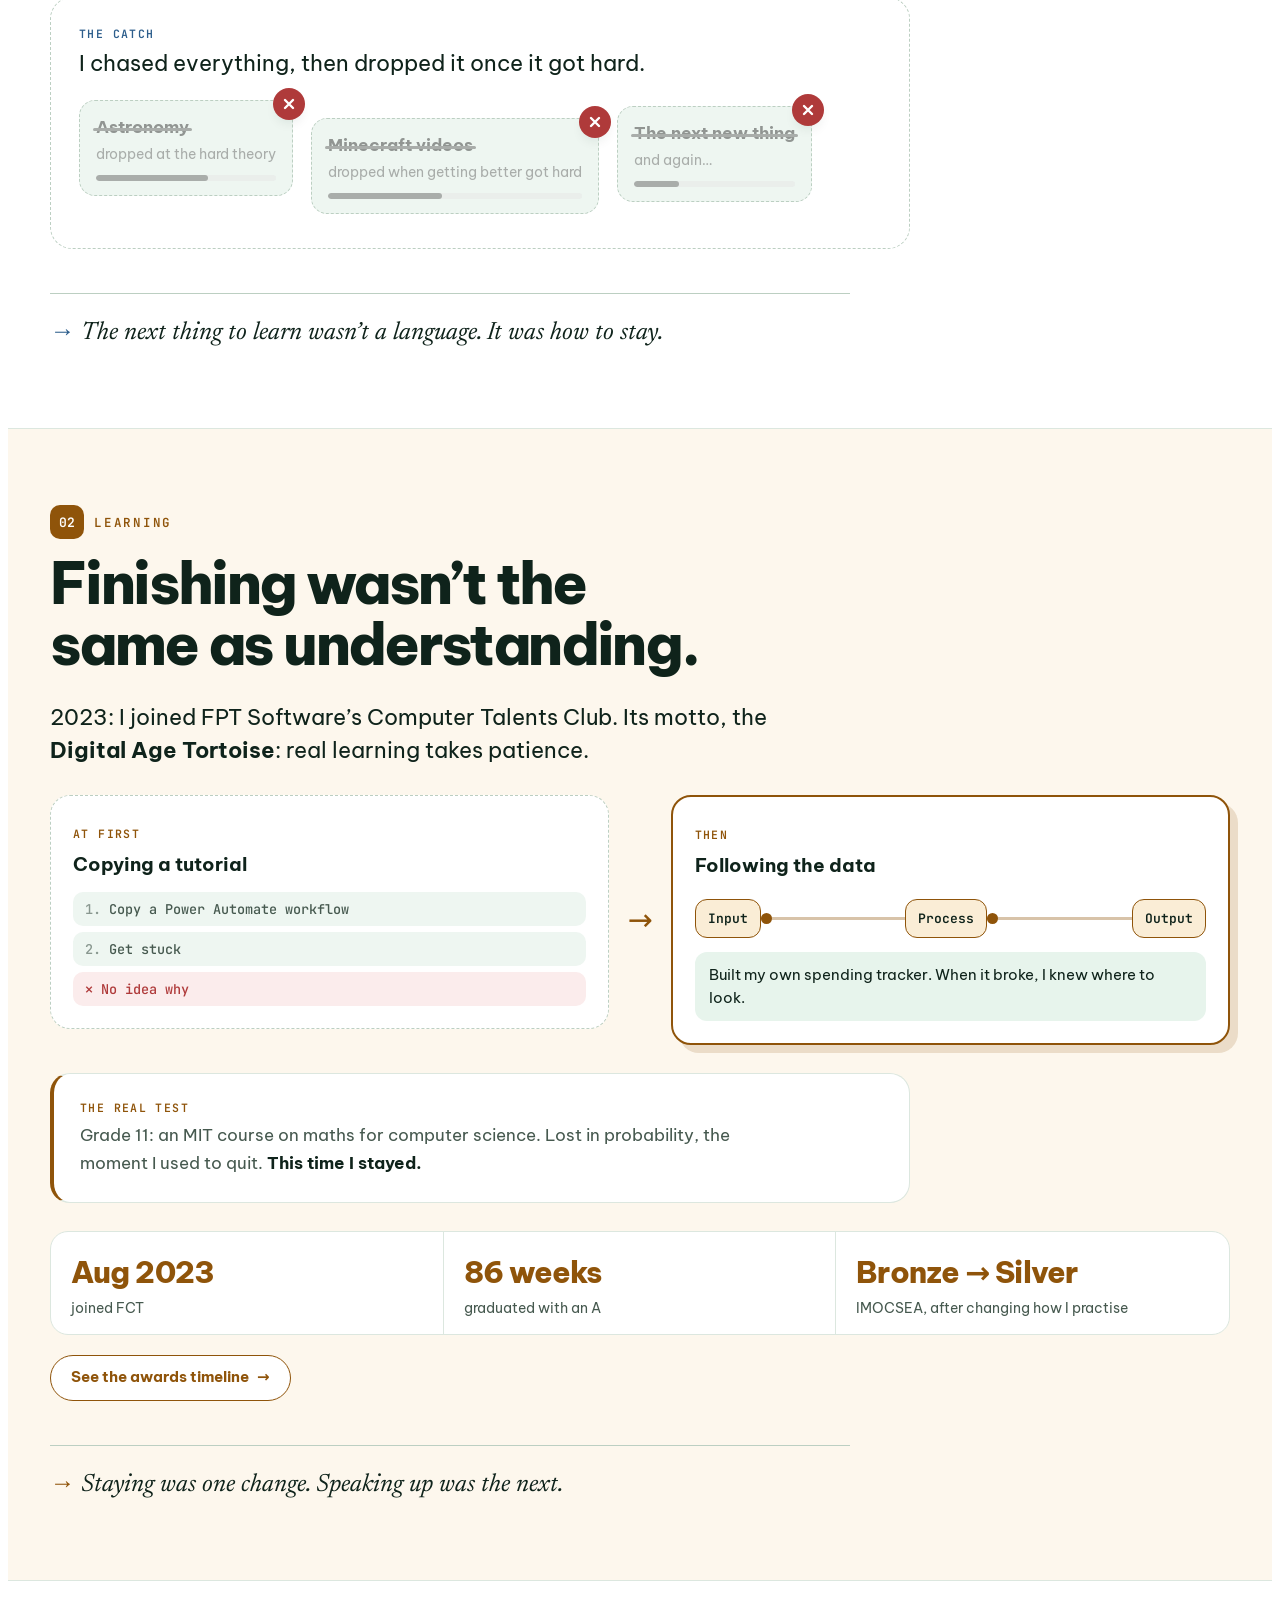
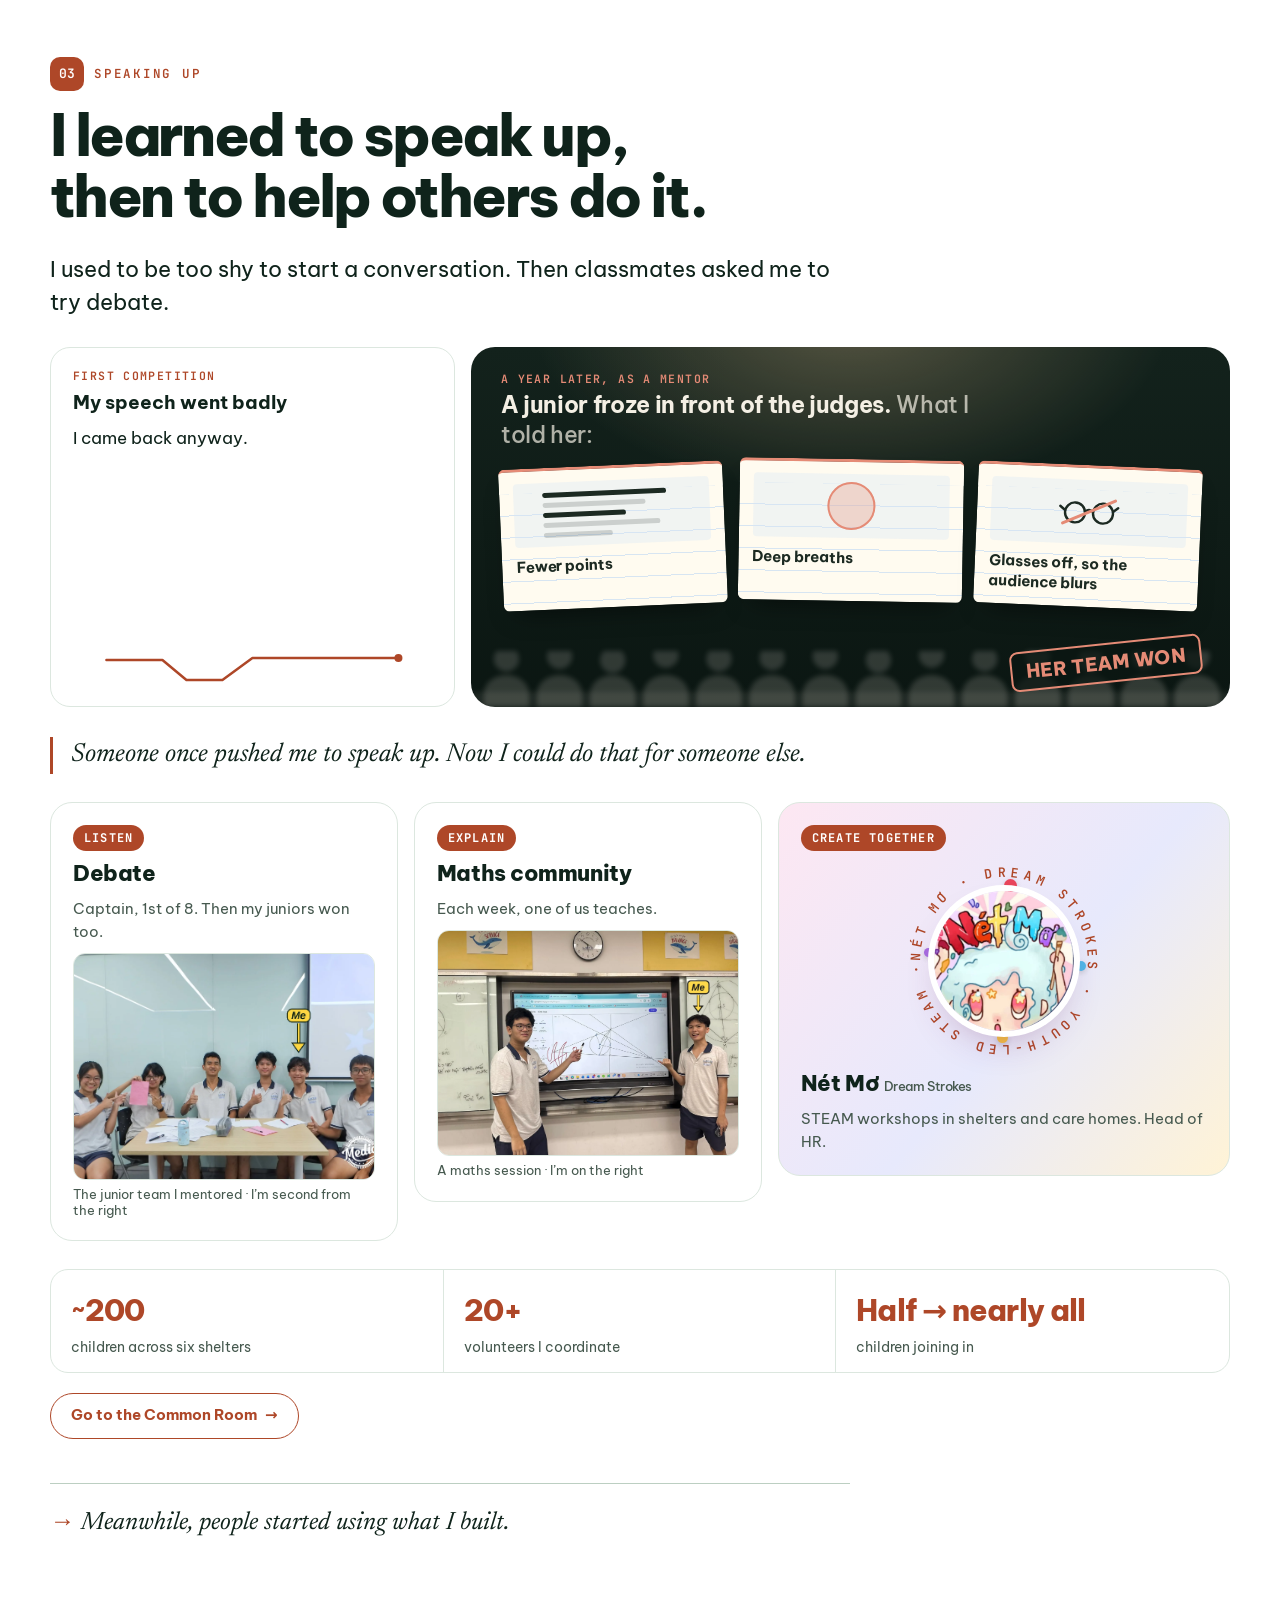
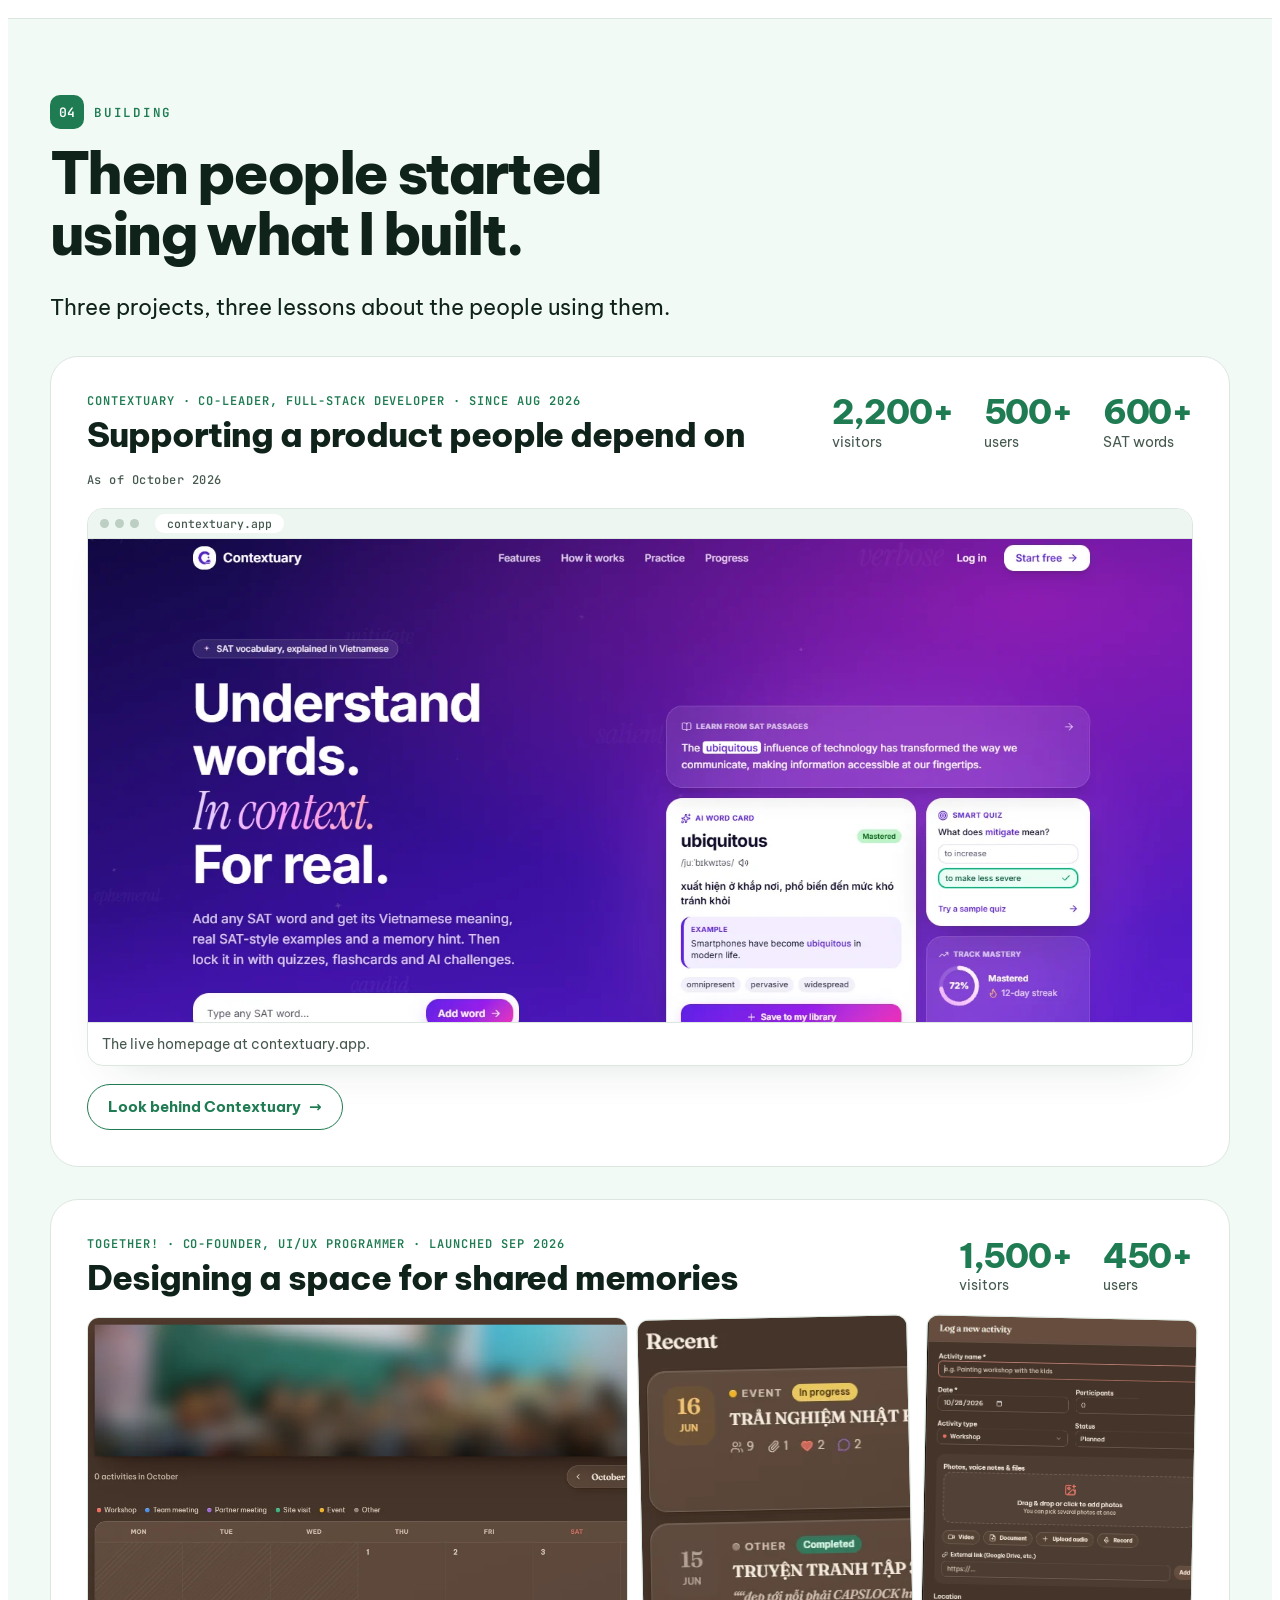
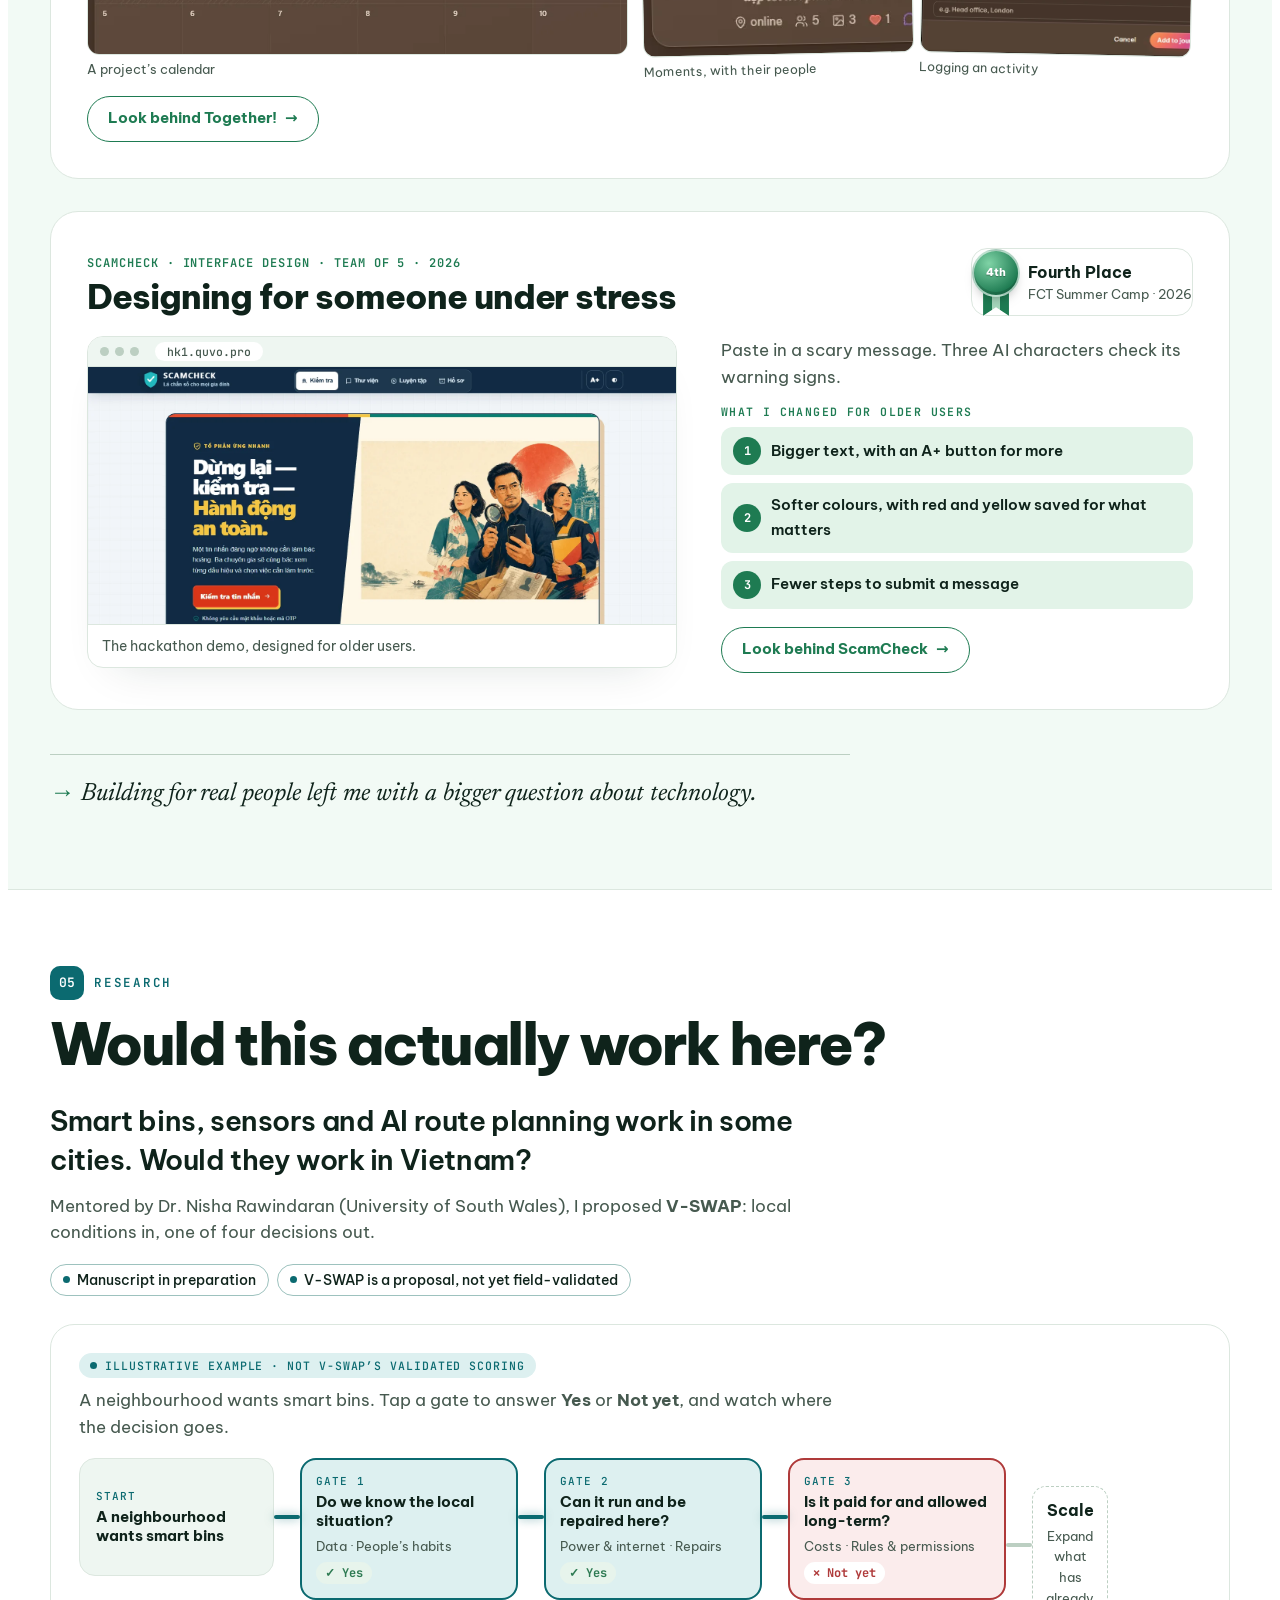
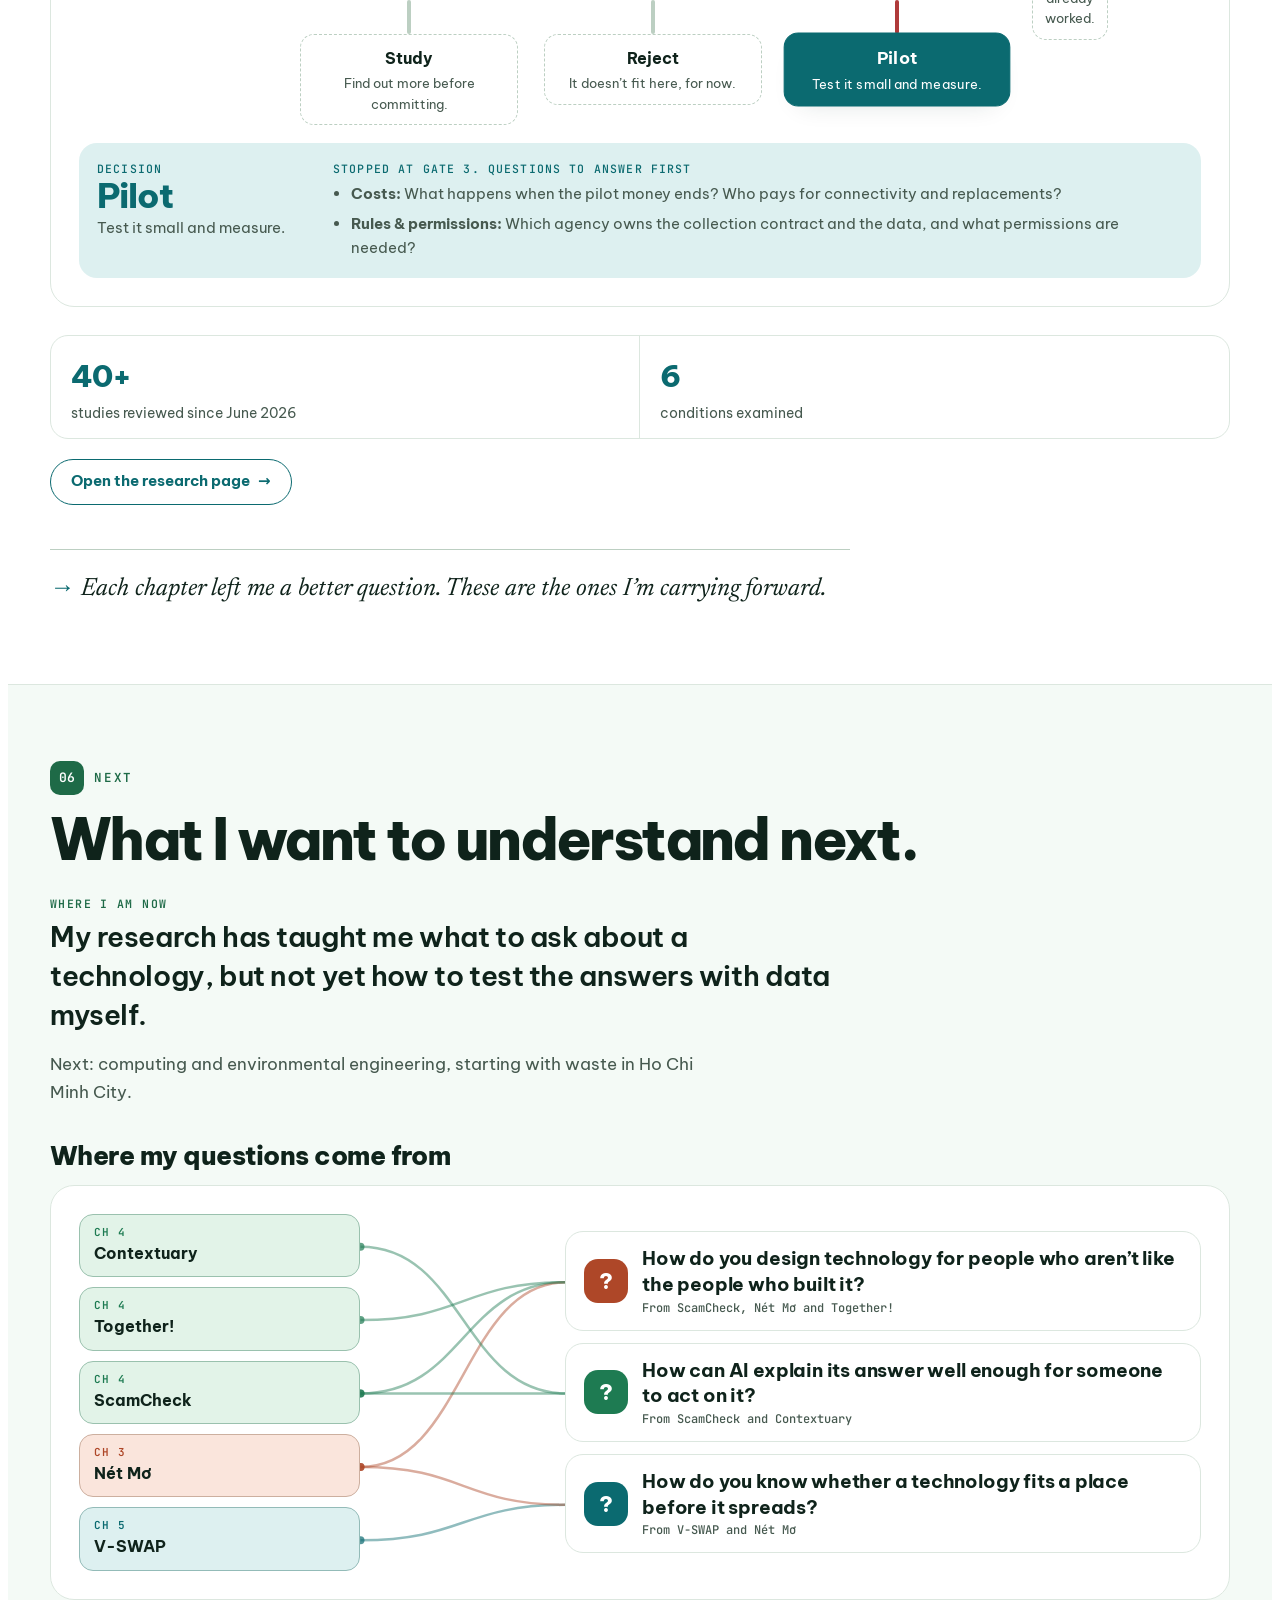
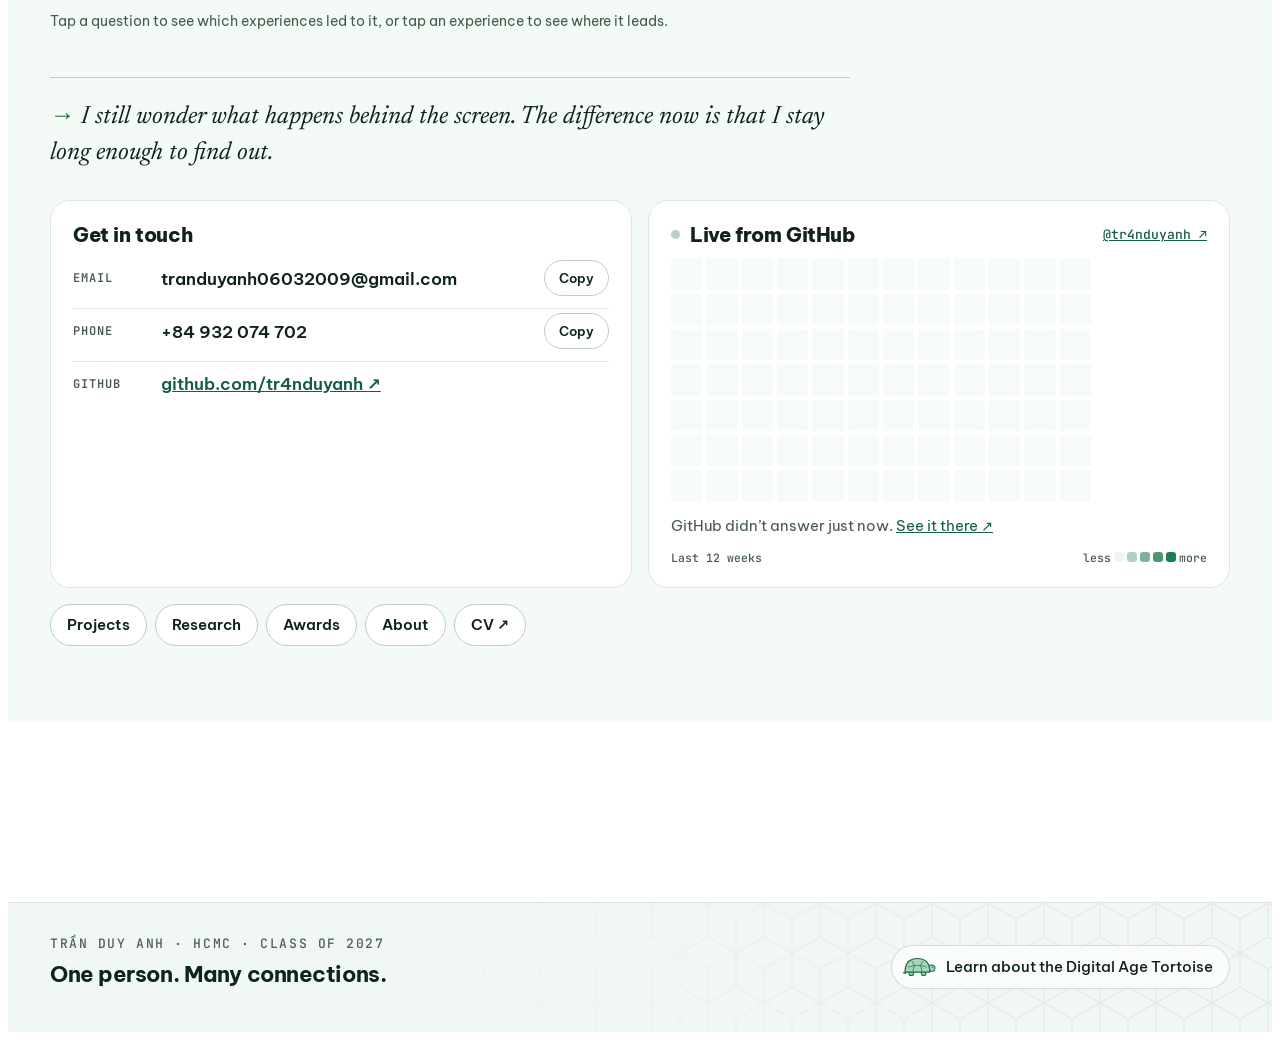
==== commit 1d169ab1: "Title lens that shows the code behind the words; remove dead code - Hover (or tap) the title to see " ====
--- a/index.html
+++ b/index.html
@@ -25,7 +25,7 @@
 <link rel="preconnect" href="https://fonts.googleapis.com">
 <link rel="preconnect" href="https://fonts.gstatic.com" crossorigin>
 <link rel="stylesheet" href="https://fonts.googleapis.com/css2?family=Be+Vietnam+Pro:wght@300;400;500;600;700;800&family=JetBrains+Mono:wght@400;500&family=Newsreader:ital,opsz,wght@0,6..72,400;1,6..72,400&display=swap">
-<link rel="stylesheet" href="css/style.css?v=8950ffc6">
+<link rel="stylesheet" href="css/style.css?v=e486da29">
 </head>
 <body>
 <svg width="0" height="0" style="position:absolute" aria-hidden="true" focusable="false">
@@ -133,6 +133,6 @@
   </div>
 </dialog>
 <dialog id="hatch" aria-labelledby="hatch-h"><div class="hatch-in" id="hatch-in"></div></dialog>
-<script src="js/app.js?v=56a47bbd"></script>
+<script src="js/app.js?v=84030f96"></script>
 </body>
 </html>
--- a/css/style.css
+++ b/css/style.css
@@ -136,10 +136,10 @@
 .sb-go{flex:none;width:44px;height:44px;margin-right:4px;border-radius:50%;border:0;background:transparent;color:var(--ink-2);display:grid;place-items:center;cursor:pointer}
 .sb-go:hover{background:var(--wash);color:var(--accent)}
 .sb-go svg{width:20px;height:20px}
-.sb-lg .sb-field{box-shadow:0 1px 2px var(--shade),0 10px 34px -14px var(--shade-2);padding-left:22px}
-.sb-lg input{height:62px;font-size:18.5px}
-.sb-lg .sb-go{width:50px;height:50px;margin-right:6px;background:var(--accent);color:var(--on-accent)}
-.sb-lg .sb-go:hover{background:var(--accent-ink);color:var(--on-accent)}
+
+
+
+
 .sb-sm input{height:42px;font-size:15.5px}
 .sb-sm .sb-go{width:38px;height:38px}
 .sb-list{position:absolute;left:0;right:0;top:calc(100% + 6px);z-index:30;margin:0;padding:6px;list-style:none;background:var(--surface);border:1px solid var(--line);border-radius:18px;box-shadow:0 18px 44px -18px var(--shade-2);text-align:left}
@@ -248,9 +248,9 @@
 @media (max-width:900px){.sx-hero{grid-template-columns:1fr}}
 .sx-hero h1{font-size:clamp(36px,5.6vw,66px);font-weight:800;letter-spacing:-.045em;line-height:1.04;margin-top:12px}
 .sx-lede{font-size:clamp(17px,1.9vw,20px);color:var(--ink-2);margin-top:16px;max-width:30em}
-.sx-jumps{display:flex;flex-wrap:wrap;gap:8px;margin-top:22px}
-.sx-jumps a{display:inline-flex;align-items:center;min-height:40px;padding:0 16px;border-radius:999px;border:1px solid var(--line-2);color:var(--ink);text-decoration:none;font-weight:600;font-size:14.5px}
-.sx-jumps a:hover{border-color:var(--accent);color:var(--accent-ink)}
+
+
+
 .sx-sign{display:flex;flex-wrap:wrap;align-items:center;gap:6px 14px;margin-top:22px}
 .sx-turtle{width:52px;height:36px;font-size:inherit;margin:0}
 .sx-sign .wm-dots{margin:0}
@@ -265,30 +265,30 @@
 .sx-big{font-size:clamp(21px,2.6vw,28px);font-weight:600;letter-spacing:-.015em;line-height:1.4;color:var(--ink)}
 .sx-lead{font-size:clamp(18px,2.1vw,22px);line-height:1.5;max-width:36em;color:var(--ink)}
 .sx-p{font-size:16.5px;line-height:1.65;color:var(--ink-2);max-width:40em;margin-top:16px}
-.sx-small{font-size:14.5px;color:var(--ink-2);margin-top:16px;line-height:1.55}
-.sx-small a,.sx-p a{color:var(--rc);font-weight:600}
+
+.sx-p a{color:var(--rc);font-weight:600}
 .sx-bridge{margin-top:clamp(40px,6vw,64px);padding-top:22px;border-top:1px solid var(--line-2);font:italic 400 clamp(20px,2.4vw,25px)/1.45 var(--serif);color:var(--ink);max-width:32em}
 .sx-bridge::before{content:"→ ";color:var(--rc);font-style:normal}
 
 /* --- Chapter 1 · curiosity --- */
-.c1{display:grid;grid-template-columns:minmax(0,1fr) minmax(0,1fr);gap:clamp(24px,5vw,60px);align-items:center}
-@media (max-width:860px){.c1{grid-template-columns:1fr}}
-.c1-txt{display:grid;gap:14px}
-.c1-txt p:not(.sx-big){color:var(--ink-2);font-size:17px;line-height:1.6}
-.c1-vis{margin:0;display:grid;grid-template-columns:1fr 1fr;border-radius:20px;overflow:hidden;border:1px solid var(--line);box-shadow:0 26px 50px -34px var(--shade-2)}
-.c1-vis figcaption{grid-column:1/-1;padding:8px 14px;font:500 11px var(--mono);letter-spacing:.08em;text-transform:uppercase;color:var(--ink-2);background:var(--surface);border-top:1px solid var(--line)}
+
+
+
+
+
+
 .c1-lab{display:block;font:500 11px var(--mono);letter-spacing:.08em;text-transform:uppercase;margin-bottom:10px}
-.c1-screen{padding:16px;background:var(--rt)}
-.c1-screen .c1-lab{color:var(--rc)}
-.c1-game{position:relative;height:150px;border-radius:12px;background:linear-gradient(#cfe8ff,#eaf6ff);overflow:hidden;border:3px solid #1b2a4a}
-.c1-score{position:absolute;top:6px;left:8px;font:700 11px var(--mono);color:#1b2a4a}
+
+
+
+
 .c1-ground{position:absolute;left:0;right:0;bottom:0;height:22px;background:repeating-linear-gradient(90deg,#5aa86a 0 12px,#4c9a5d 12px 24px)}
-@keyframes hop{0%,100%{transform:translate(0,0)}40%{transform:translate(60%,-36px)}60%{transform:translate(90%,-30px)}85%{transform:translate(120%,0)}}
-.c1-code{padding:16px;background:var(--term-bg);color:var(--term-ink)}
-.c1-code .c1-lab{color:var(--term-acc)}
-.c1-code pre{margin:0;font:400 13px/1.7 var(--mono);white-space:pre-wrap}
-.c1-code b{color:var(--term-hash);font-weight:500}
-@media (max-width:520px){.c1-vis{grid-template-columns:1fr}}
+
+
+
+
+
+
 
 /* --- Chapter 2 · learning --- */
 .c2{display:grid;grid-template-columns:minmax(0,1fr) auto minmax(0,1fr);gap:18px;align-items:stretch;margin-top:28px}
@@ -323,26 +323,26 @@
 .p3-k{font:600 12px var(--mono);letter-spacing:.08em;text-transform:uppercase;color:var(--rc)}
 .p3 h3{font-size:clamp(24px,3vw,34px);font-weight:800;letter-spacing:-.03em;margin-top:6px;line-height:1.15}
 .p3-shot .shot{margin:0}
-.lc{list-style:none;margin:22px 0 0;padding:0;display:grid;grid-template-columns:repeat(5,minmax(0,1fr));gap:0;counter-reset:lc}
-.lc li{position:relative;padding:16px 14px 0 0;border-top:3px solid var(--rc);counter-increment:lc;min-width:0}
-.lc li::before{content:"";position:absolute;top:-8px;left:0;width:13px;height:13px;border-radius:50%;background:var(--surface);border:3px solid var(--rc)}
-.lc-k{display:block;font:600 11.5px var(--mono);letter-spacing:.1em;text-transform:uppercase;color:var(--rc);margin-bottom:6px}
-.lc p{font-size:14.5px;line-height:1.5;color:var(--ink-2)}
-@media (max-width:900px){.lc{grid-template-columns:1fr;gap:14px}.lc li{border-top:0;border-left:3px solid var(--rc);padding:0 0 0 18px}.lc li::before{top:2px;left:-8px}}
-.tg-side .lc{grid-template-columns:1fr;gap:14px;margin-top:0}
-.tg-side .lc li{border-top:0;border-left:3px solid var(--rc);padding:0 0 0 18px}
-.tg-side .lc li::before{top:2px;left:-8px}
-.tg-grid{display:grid;grid-template-columns:minmax(0,1.2fr) minmax(0,1fr);gap:clamp(20px,4vw,44px);align-items:start}
-@media (max-width:900px){.tg-grid{grid-template-columns:1fr}}
+
+
+
+
+
+
+
+
+
+
+
 .tg-collage{display:grid;grid-template-columns:1fr 1fr;gap:12px}
 .tg-collage .zi:first-child{grid-column:1/-1}
 .tg-collage .zi:first-child .zi-b{aspect-ratio:16/8.5}
 .tg-collage .zi:nth-child(2){transform:rotate(-1.2deg)} .tg-collage .zi:nth-child(3){transform:rotate(1.2deg)}
-.bubbles{list-style:none;margin:26px 0 0;padding:0;display:grid;grid-template-columns:repeat(4,minmax(0,1fr));gap:14px;align-items:start}
-@media (max-width:900px){.bubbles{grid-template-columns:1fr 1fr}}
-@media (max-width:520px){.bubbles{grid-template-columns:1fr}}
-.bubbles li:nth-child(even){margin-top:22px}
-.bubbles blockquote{margin:0;padding:14px 16px;border-radius:18px 18px 18px 4px;background:var(--rt);font:400 18px/1.35 var(--serif);color:var(--ink)}
+
+
+
+
+
 .sc-grid{display:grid;grid-template-columns:minmax(0,1.25fr) minmax(0,1fr);gap:clamp(20px,4vw,44px);align-items:start}
 @media (max-width:900px){.sc-grid{grid-template-columns:1fr}}
 .sc-grid .sx-p{margin-top:0}
@@ -362,9 +362,9 @@
 .c4-nm{background:linear-gradient(130deg,var(--nm-a),var(--nm-b) 55%,var(--nm-c))}
 .nm-logo.nm-sm{width:200px;height:200px;justify-self:center}
 .nm-logo.nm-sm img{width:140px;height:140px}
-.c4-gal{display:grid;grid-template-columns:repeat(4,minmax(0,1fr));gap:12px;margin-top:16px}
-@media (max-width:820px){.c4-gal{grid-template-columns:1fr 1fr}}
-.c4-gal .zi-b{aspect-ratio:4/3}
+
+
+
 
 /* --- Research chapter --- */
 .c5{display:grid;grid-template-columns:minmax(0,1fr);max-width:820px;gap:clamp(24px,5vw,56px);align-items:center;margin-bottom:28px}
@@ -372,34 +372,34 @@
 .c5 p:not(.sx-big){color:var(--ink-2);font-size:16.5px;line-height:1.6;margin-top:14px}
 .status.lt{margin-top:18px}
 .status.lt span{background:var(--surface);color:var(--ink)}
-.four-big{list-style:none;margin:0;padding:0;display:grid;grid-template-columns:1fr 1fr;gap:10px}
-.four-big li{display:grid;gap:2px;padding:18px;border-radius:18px;background:var(--surface);border:1.5px solid var(--line)}
-.four-big li:nth-child(1){border-color:var(--rc)}
-.four-big b{font-size:24px;font-weight:800;letter-spacing:-.02em;color:var(--rc)}
-.four-big span{font-size:14px;color:var(--ink-2)}
+
+
+
+
+
 
 /* --- Next chapter --- */
-.c6-links{display:grid;grid-template-columns:repeat(auto-fit,minmax(min(100%,190px),1fr));gap:12px;margin-top:24px}
-.c6-links a{display:grid;gap:2px;padding:18px;border-radius:18px;background:var(--rt);border:1px solid color-mix(in srgb,var(--rc) 25%,var(--line));text-decoration:none;color:var(--ink)}
-.c6-links a:hover{border-color:var(--rc)}
-.c6-links b{font-size:18px}
-.c6-links span{font-size:14px;color:var(--ink-2)}
-.sx-explore-sec{padding-block:clamp(48px,7vw,80px);border-top:1px solid var(--line)}
-.sx-explore-sec .sb{max-width:680px;margin-top:14px}
-.ex-rooms{display:flex;flex-wrap:wrap;gap:8px;margin-top:18px}
-.ex-rooms a{display:inline-flex;align-items:center;gap:8px;min-height:42px;padding:0 14px;border-radius:999px;border:1px solid var(--line);background:var(--surface);color:var(--ink);text-decoration:none;font-weight:600;font-size:14.5px}
-.ex-rooms a:hover{border-color:var(--rc)}
-.ex-rooms small{font-weight:400;color:var(--ink-2)}
+
+
+
+
+
+
+
+
+
+
+
 @media (prefers-reduced-motion: reduce){.fl i{animation:none}}
 
 /* --- Chapter photos --- */
-.c4 .zi-b,.c4-gal .zi-b,.nm-gal .zi-b{aspect-ratio:4/3}
-.c4 .zi-b img,.c4-gal .zi-b img,.nm-gal .zi-b img,.rc-img img[src*="debate"],.rc-img img[src*="math"]{object-position:center}
-.c4-gal.ph5{display:grid;grid-template-columns:2fr 1fr 1fr;grid-template-rows:auto auto;gap:12px}
-.c4-gal.ph5 .g-a{grid-row:1/3}.c4-gal.ph5 .g-b{grid-row:1/3}
-.c4-gal.ph5 .g-a .zi,.c4-gal.ph5 .g-b .zi{height:100%;grid-template-rows:minmax(0,1fr) auto}
-.c4-gal.ph5 .g-a .zi-b,.c4-gal.ph5 .g-b .zi-b{aspect-ratio:auto;height:100%;min-height:240px}
-@media (max-width:820px){.c4-gal.ph5{grid-template-columns:1fr 1fr}.c4-gal.ph5 .g-a{grid-column:1/-1;grid-row:auto}.c4-gal.ph5 .g-b{grid-row:span 2}.c4-gal.ph5 .g-a .zi-b{min-height:0;aspect-ratio:3/2}}
+.c4 .zi-b,.nm-gal .zi-b{aspect-ratio:4/3}
+.c4 .zi-b img,.nm-gal .zi-b img,.rc-img img[src*="debate"],.rc-img img[src*="math"]{object-position:center}
+
+
+
+
+
 
 /* --- Page transitions --- */
 @keyframes pg-out{to{opacity:0;transform:translateY(-14px) scale(.995)}}
@@ -471,22 +471,22 @@
 @media (prefers-reduced-motion: reduce){.dock{transition:none}}
 
 /* --- Jigsaw --- */
-.pz{display:grid;grid-template-columns:minmax(0,320px) minmax(0,1fr);gap:18px;align-items:center;margin:6px 0 4px}
-@media (max-width:520px){.pz{grid-template-columns:1fr;justify-items:center;text-align:center}}
-.pz-stage{position:relative;width:100%;max-width:320px;aspect-ratio:4/3;overflow:hidden;border-radius:20px;background:repeating-linear-gradient(45deg,transparent 0 10px,color-mix(in srgb,var(--rc) 6%,transparent) 10px 11px),var(--rt)}
-.pz-board{position:absolute;inset:12%;border-radius:6px;outline:2px dashed color-mix(in srgb,var(--rc) 30%,transparent);outline-offset:2px}
-.pz-p{position:absolute;padding:0;border:0;background:none;cursor:pointer;transform:translate(var(--tx,0),var(--ty,0)) rotate(var(--rot,0deg));transition:transform .7s cubic-bezier(.3,1.35,.5,1),filter .3s;filter:drop-shadow(0 6px 8px rgba(15,46,36,.28));pointer-events:none}
-.pz-p svg{width:100%;height:100%;display:block;overflow:visible}
-.pz-p svg *{pointer-events:visiblePainted}
-.pz-p .pz-o{fill:none;stroke:rgba(15,46,36,.45);stroke-width:1.2;vector-effect:non-scaling-stroke}
-.pz-p.home{--tx:0%;--ty:0%;--rot:0deg;filter:none;cursor:default}
-.pz-p:focus-visible{outline:none}
-.pz-p:focus-visible .pz-o{stroke:var(--accent);stroke-width:3}
-.pz.done .pz-p .pz-o{stroke:transparent;transition:stroke .6s ease .4s}
-.pz.done .pz-board{outline-color:transparent;box-shadow:0 0 0 6px color-mix(in srgb,var(--turtle) 55%,transparent);border-radius:4px;transition:box-shadow .5s}
-.pz-k{font:600 11.5px var(--mono);letter-spacing:.12em;text-transform:uppercase;color:var(--rc)}
-.pz-t{font-weight:700;font-size:17px;margin:4px 0 2px;color:var(--ink)!important}
-.pz-h{font-size:14px;color:var(--ink-2)!important;margin-bottom:10px}
+
+
+
+
+
+
+
+
+
+
+
+
+
+
+
+
 
 /* --- Contact and testimonials --- */
 .contact{margin-top:24px;padding:22px;border-radius:20px;background:var(--surface);border:1px solid var(--line)}
@@ -499,9 +499,9 @@
 a.ct-v{color:var(--accent-ink)}
 .ct-copy{min-height:36px;padding:0 14px;border-radius:999px;border:1px solid var(--line-2);background:var(--surface);color:var(--ink);font-weight:600;font-size:13px;cursor:pointer}
 .ct-copy:hover{border-color:var(--accent)}
-.bubbles.two{grid-template-columns:repeat(2,minmax(0,1fr))}
-@media (max-width:620px){.bubbles.two{grid-template-columns:1fr}}
-.bubbles cite{display:block;margin:6px 0 0 6px;font:400 12.5px var(--mono);font-style:normal;color:var(--ink-2)}
+
+
+
 
 /* --- Hero, chapter headers, side panels --- */
 .sx-hero h1{font-size:clamp(46px,8vw,96px)!important;letter-spacing:-.05em}
@@ -530,19 +530,19 @@
 .peel figcaption{position:absolute;left:0;right:0;bottom:0;font-size:13.5px;color:var(--ink-2);text-align:right}
 @media (max-width:900px){.peel{height:300px}}
 @media (max-width:480px){.peel{height:250px}.pb-node{font-size:10.5px;padding:3px 8px}}
-.sx-toc{padding-bottom:clamp(28px,4vw,44px)}
-.sx-toc ol{list-style:none;margin:0;padding:0;display:grid;grid-template-columns:repeat(3,minmax(0,1fr));gap:10px}
-@media (max-width:860px){.sx-toc ol{grid-template-columns:1fr 1fr}}
-@media (max-width:520px){.sx-toc ol{grid-template-columns:1fr}}
-.sx-toc button{display:grid;grid-template-columns:auto minmax(0,1fr);gap:2px 12px;width:100%;text-align:left;padding:14px 16px;border-radius:16px;border:1px solid var(--line);background:var(--surface);color:var(--ink);cursor:pointer;font:inherit;transition:border-color .2s,transform .2s}
-.sx-toc button:hover{border-color:var(--rc);transform:translateY(-2px)}
-.sx-toc .n{grid-row:1/3;font:700 22px var(--sans);color:var(--rc);letter-spacing:-.02em;padding-top:2px}
-.sx-toc .s{font:600 11.5px var(--mono);letter-spacing:.1em;text-transform:uppercase;color:var(--rc)}
-.sx-toc .t{font-size:15.5px;font-weight:600;line-height:1.35}
-.sx-tags{display:flex;flex-wrap:wrap;align-items:center;gap:6px 10px;margin-top:14px;font-size:15px;font-weight:600;color:var(--ink-2)}
-.sx-tags i{font-style:normal;color:var(--rc)}
-.sx-how{margin-top:12px;font-size:clamp(16.5px,1.8vw,18.5px);color:var(--ink);max-width:40em;padding:10px 0 0;border-top:1px solid color-mix(in srgb,var(--rc) 30%,var(--line))}
-.sx-how b{color:var(--rc)}
+
+
+
+
+
+
+
+
+
+
+
+
+
 .sx-stats{display:flex;flex-wrap:wrap;gap:0;margin:28px 0 0;border-radius:18px;overflow:hidden;border:1px solid var(--line);background:var(--surface)}
 .sx-stats div{flex:1 1 160px;display:grid;padding:16px 20px;border-right:1px solid var(--line)}
 .sx-stats div:last-child{border-right:0}
@@ -739,9 +739,9 @@
 .rm-demo{max-width:760px}
 
 /* --- Awards room --- */
-.tl-habits{list-style:none;margin:0;padding:0;display:grid;gap:6px}
-.tl-habits li{font-size:14.5px;line-height:1.4;padding-left:18px;position:relative}
-.tl-habits li::before{content:"✓";position:absolute;left:0;color:var(--rc);font-weight:700}
+
+
+
 
 /* --- Research room --- */
 .three{list-style:none;margin:0;padding:0;display:grid;grid-template-columns:repeat(3,minmax(0,1fr));gap:14px}
@@ -1004,8 +1004,8 @@
 
 /* --- Theme curtain --- */
 .curtain{position:fixed;inset:0;z-index:70;pointer-events:none;overflow:hidden}
-.curtain.to-dark{--cbg:var(--cur-dark);--cln:var(--cur-dark-line)}
-.curtain.to-light{--cbg:var(--cur-light);--cln:var(--cur-light-line)}
+
+
 .cur-move{position:absolute;top:0;bottom:0;left:0;display:flex;width:calc(100vw + 180px);transform:translateX(calc(-100% - 10px));transition:transform .72s cubic-bezier(.6,0,.35,1);pointer-events:auto}
 .curtain.closing .cur-move{transform:translateX(-90px)}
 .curtain.closing.opening .cur-move{transform:translateX(calc(100vw + 10px));transition-duration:.8s;transition-timing-function:cubic-bezier(.55,0,.4,1)}
@@ -1109,7 +1109,7 @@
 .back-res:hover{border-color:var(--accent)}
 
 .block{margin-top:56px}
-.block > h2,.block-h{font-size:clamp(22px,2.5vw,28px);font-weight:700;margin-bottom:6px}
+.block > h2{font-size:clamp(22px,2.5vw,28px);font-weight:700;margin-bottom:6px}
 .block > .intro{color:var(--ink-2);margin-bottom:22px;max-width:44em}
 
 /* --- Cards --- */
@@ -1118,19 +1118,19 @@
 
 /* --- Case-study fields --- */
 .fields{margin:0;display:grid;gap:14px}
-.f-row{display:grid;grid-template-columns:170px minmax(0,1fr);gap:4px 20px;padding-top:14px;border-top:1px solid var(--line)}
-.f-row:first-child{border-top:0;padding-top:4px}
-.f-row dt{font:500 12.5px/1.5 var(--mono);letter-spacing:.06em;text-transform:uppercase;color:var(--rc);padding-top:3px}
-.f-row dd{margin:0;min-width:0}
-.f-row dd p + p,.f-row dd p + .gap,.f-row dd .draft-chip + .gap{margin-top:8px}
-.f-row dd ul{margin:4px 0 0;padding-left:20px}
-@media (max-width:640px){.f-row{grid-template-columns:1fr}}
+
+
+
+
+
+
+
 .chain{counter-reset:ch}
-.chain .f-row{position:relative;padding-left:40px;grid-template-columns:1fr}
-.chain .f-row::before{counter-increment:ch;content:counter(ch);position:absolute;left:0;top:14px;width:26px;height:26px;border-radius:50%;background:var(--rt);color:var(--rc);font:600 12.5px/26px var(--mono);text-align:center}
-.chain .f-row:first-child::before{top:4px}
-.chain .f-row:not(:last-child)::after{content:"";position:absolute;left:12.5px;top:44px;bottom:-10px;width:1px;background:var(--line-2)}
-.chain .f-row:first-child:not(:last-child)::after{top:34px}
+
+
+
+
+
 
 /* --- Case-study pages --- */
 .item-grid{display:grid;grid-template-columns:minmax(0,1fr) 360px;gap:40px;margin-top:40px;align-items:start}
@@ -1277,37 +1277,37 @@
 .hop.done .hop-bar i{width:var(--w);background:var(--no)}
 .hop.done b::after{transform:scaleX(1)}
 .hop.done .hop-x{transform:none}
-.c1-bee{position:absolute;width:40px;height:30px;animation:buzz 4s ease-in-out infinite}
-.c1-bee svg{width:100%;height:100%;display:block;animation:wing .18s ease-in-out infinite alternate}
-.c1-bee.b1{left:8%;top:20%}
-.c1-bee.b2{left:40%;top:44%;animation-duration:5s;animation-delay:-1.6s}
-@keyframes buzz{0%,100%{transform:translate(0,0)}30%{transform:translate(60px,26px)}55%{transform:translate(100px,-6px)}80%{transform:translate(36px,-12px)}}
+
+
+
+
+
 @keyframes wing{to{transform:translateY(-2px)}}
-.c1-flower{position:absolute;bottom:20px;width:18px;height:18px;border-radius:50%;background:radial-gradient(circle,#f6c343 0 30%,#e8455b 32% 100%)}
-.c1-flower.f1{left:28%}.c1-flower.f2{left:62%}
+
+
 .c1-hive{position:absolute;right:10px;top:26px;width:30px;height:36px;border-radius:40% 40% 46% 46%;background:repeating-linear-gradient(#e2a73a 0 6px,#c98a1f 6px 8px);border:2px solid #1b2a4a}
 .c1-drift{margin-top:clamp(36px,5vw,56px);padding:clamp(20px,3vw,28px);border-radius:22px;background:var(--surface);border:1.5px dashed var(--line-2);max-width:860px}
 .c1-drift .sx-lead{margin-top:6px}
 .c2-steps li.no{background:var(--no-bg);color:var(--no)}
 .c2-steps li.no::before{content:"✕ ";opacity:1}
 .c2-win{margin-top:14px;padding:12px 14px;border-radius:12px;background:var(--ok-bg);color:var(--ink);font-size:15px;line-height:1.5}
-.c2-p{color:var(--ink-2);font-size:15.5px;line-height:1.6;margin-top:8px}
-.c2 .tl-habits{margin-top:12px}
+
+
 .c2-stay{margin-top:28px;padding:clamp(18px,3vw,26px);border-radius:20px;background:var(--surface);border:1px solid var(--line);border-left:4px solid var(--rc);max-width:860px}
 .c2-stay .sx-p{margin-top:6px}
 .c2-stay b{color:var(--ink)}
 .sx-quote{margin-top:30px;padding-left:18px;border-left:3px solid var(--rc);font:italic 400 clamp(20px,2.4vw,26px)/1.45 var(--serif);color:var(--ink);max-width:32em}
-.c5-case{margin:8px 0 28px;padding:clamp(18px,3vw,26px);border-radius:22px;background:var(--surface);border:1px solid var(--line)}
-.c5-case-in{display:grid;grid-template-columns:auto auto minmax(0,1fr);gap:16px 24px;align-items:center;margin-top:12px}
-.c5-num{display:grid;padding:14px 18px;border-radius:16px;background:var(--rt)}
-.c5-num b{font-size:clamp(28px,3.4vw,38px);font-weight:800;letter-spacing:-.03em;color:var(--rc);line-height:1.05}
-.c5-num span{font-size:13.5px;color:var(--ink-2)}
-.c5-case-in p{color:var(--ink-2);line-height:1.6}
-@media (max-width:760px){.c5-case-in{grid-template-columns:1fr 1fr}.c5-case-in p{grid-column:1/-1}}
+
+
+
+
+
+
+
 .c6-next{margin:8px 0 36px;max-width:48em}
 .c6-next .sx-big{margin-top:6px}
 .sx-end{margin-top:40px}
-@media (prefers-reduced-motion: reduce){.c1-bee,.c1-bee svg{animation:none}}
+
 
 /* ============================================================
    13. EVIDENCE LINKS AND MEDAL RIBBONS
@@ -1803,6 +1803,16 @@
 .tg-row .zi .zi-b{aspect-ratio:4/5}
 @media (max-width:760px){.tg-row{grid-template-columns:1fr 1fr}.tg-row .zi:first-child{grid-column:1/-1}}
 .p3 .deep-btn{margin-top:18px}
+/* --- Title lens: look behind the words --- */
+@property --r{syntax:'<length>';inherits:true;initial-value:0px}
+:root{--ht-tex:url("data:image/svg+xml,%3Csvg%20xmlns%3D%22http%3A%2F%2Fwww.w3.org%2F2000%2Fsvg%22%20width%3D%22190%22%20height%3D%22150%22%3E%3Cg%20font-family%3D%22monospace%22%20font-size%3D%2212.5%22%20fill%3D%22%231E7B52%22%3E%3Ctext%20x%3D%224%22%20y%3D%2214%22%3Efor%20%28bee%20of%20hive%29%20%7B%3C%2Ftext%3E%3Ctext%20x%3D%224%22%20y%3D%2230%22%3E%20%20render%28screen%29%3B%3C%2Ftext%3E%3Ctext%20x%3D%224%22%20y%3D%2246%22%3E%20%20%26lt%3Bdiv%20class%3D%22me%22%26gt%3B%3C%2Ftext%3E%3Ctext%20x%3D%224%22%20y%3D%2262%22%3Efetch%28data%29.then%28%3C%2Ftext%3E%3Ctext%20x%3D%224%22%20y%3D%2278%22%3E%20%20people%20%3D%26gt%3B%20place%29%3C%2Ftext%3E%3Ctext%20x%3D%224%22%20y%3D%2294%22%3E0101%201100%200110%3C%2Ftext%3E%3Ctext%20x%3D%224%22%20y%3D%22110%22%3Eif%20%28works%29%20ship%28%29%3B%3C%2Ftext%3E%3Ctext%20x%3D%224%22%20y%3D%22126%22%3Econst%20why%20%3D%20ask%28%29%3B%3C%2Ftext%3E%3Ctext%20x%3D%224%22%20y%3D%22142%22%3E%7D%20%2F%2F%20behind%20it%3C%2Ftext%3E%3C%2Fg%3E%3C%2Fsvg%3E");--ht-ink:#1E7B52}
+:root[data-look="dark"]{--ht-tex:url("data:image/svg+xml,%3Csvg%20xmlns%3D%22http%3A%2F%2Fwww.w3.org%2F2000%2Fsvg%22%20width%3D%22190%22%20height%3D%22150%22%3E%3Cg%20font-family%3D%22monospace%22%20font-size%3D%2212.5%22%20fill%3D%22%239EE0BB%22%3E%3Ctext%20x%3D%224%22%20y%3D%2214%22%3Efor%20%28bee%20of%20hive%29%20%7B%3C%2Ftext%3E%3Ctext%20x%3D%224%22%20y%3D%2230%22%3E%20%20render%28screen%29%3B%3C%2Ftext%3E%3Ctext%20x%3D%224%22%20y%3D%2246%22%3E%20%20%26lt%3Bdiv%20class%3D%22me%22%26gt%3B%3C%2Ftext%3E%3Ctext%20x%3D%224%22%20y%3D%2262%22%3Efetch%28data%29.then%28%3C%2Ftext%3E%3Ctext%20x%3D%224%22%20y%3D%2278%22%3E%20%20people%20%3D%26gt%3B%20place%29%3C%2Ftext%3E%3Ctext%20x%3D%224%22%20y%3D%2294%22%3E0101%201100%200110%3C%2Ftext%3E%3Ctext%20x%3D%224%22%20y%3D%22110%22%3Eif%20%28works%29%20ship%28%29%3B%3C%2Ftext%3E%3Ctext%20x%3D%224%22%20y%3D%22126%22%3Econst%20why%20%3D%20ask%28%29%3B%3C%2Ftext%3E%3Ctext%20x%3D%224%22%20y%3D%22142%22%3E%7D%20%2F%2F%20behind%20it%3C%2Ftext%3E%3C%2Fg%3E%3C%2Fsvg%3E");--ht-ink:#7FD3A6}
+.ht{position:relative;display:inline-block;--r:0px;--mx:50%;--my:50%;transition:--r .35s cubic-bezier(.3,1.4,.5,1);touch-action:pan-y;cursor:crosshair}
+.ht-front{display:block;-webkit-mask-image:radial-gradient(circle var(--r) at var(--mx) var(--my),transparent 97%,#000 100%);mask-image:radial-gradient(circle var(--r) at var(--mx) var(--my),transparent 97%,#000 100%)}
+.ht-back{position:absolute;inset:0;color:transparent;-webkit-text-stroke:1.5px var(--ht-ink);background:var(--ht-tex) 0 0/190px auto;-webkit-background-clip:text;background-clip:text;clip-path:circle(var(--r) at var(--mx) var(--my));animation:ht-scroll 14s linear infinite;pointer-events:none}
+@keyframes ht-scroll{to{background-position:0 -150px}}
+.ht-lens{position:absolute;left:var(--mx);top:var(--my);width:calc(var(--r) * 2);height:calc(var(--r) * 2);transform:translate(-50%,-50%);border-radius:50%;border:2px solid var(--ht-ink);box-shadow:0 0 0 6px color-mix(in srgb,var(--ht-ink) 12%,transparent);pointer-events:none;opacity:min(1,calc(var(--r) / 20px))}
+@media (prefers-reduced-motion: reduce){.ht-back{animation:none}.ht{transition:none}}
 /* --- Bee screen --- */
 .bz{margin:24px 0 0;display:grid;grid-template-columns:minmax(0,1.1fr) minmax(0,1fr);border-radius:22px;overflow:hidden;border:1px solid var(--line);box-shadow:0 26px 50px -34px var(--shade-2)}
 @media (max-width:820px){.bz{grid-template-columns:1fr}}
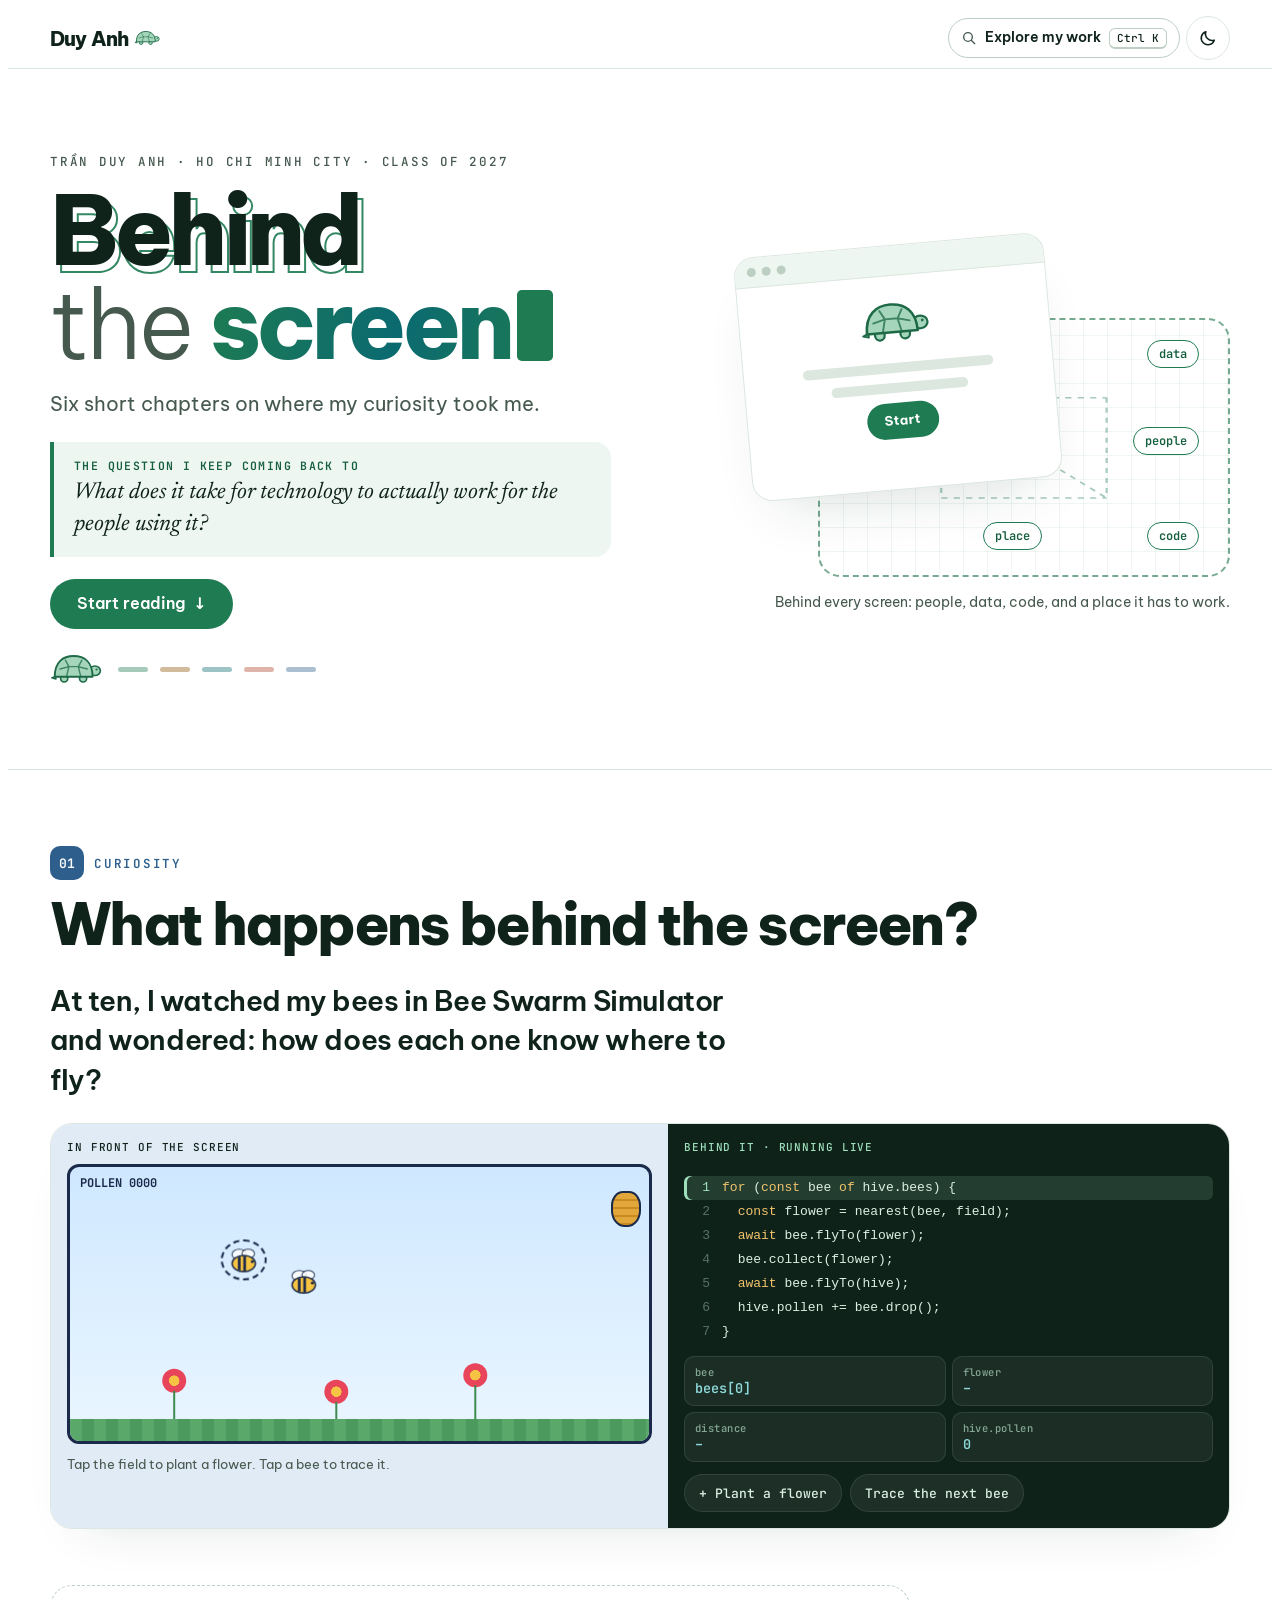
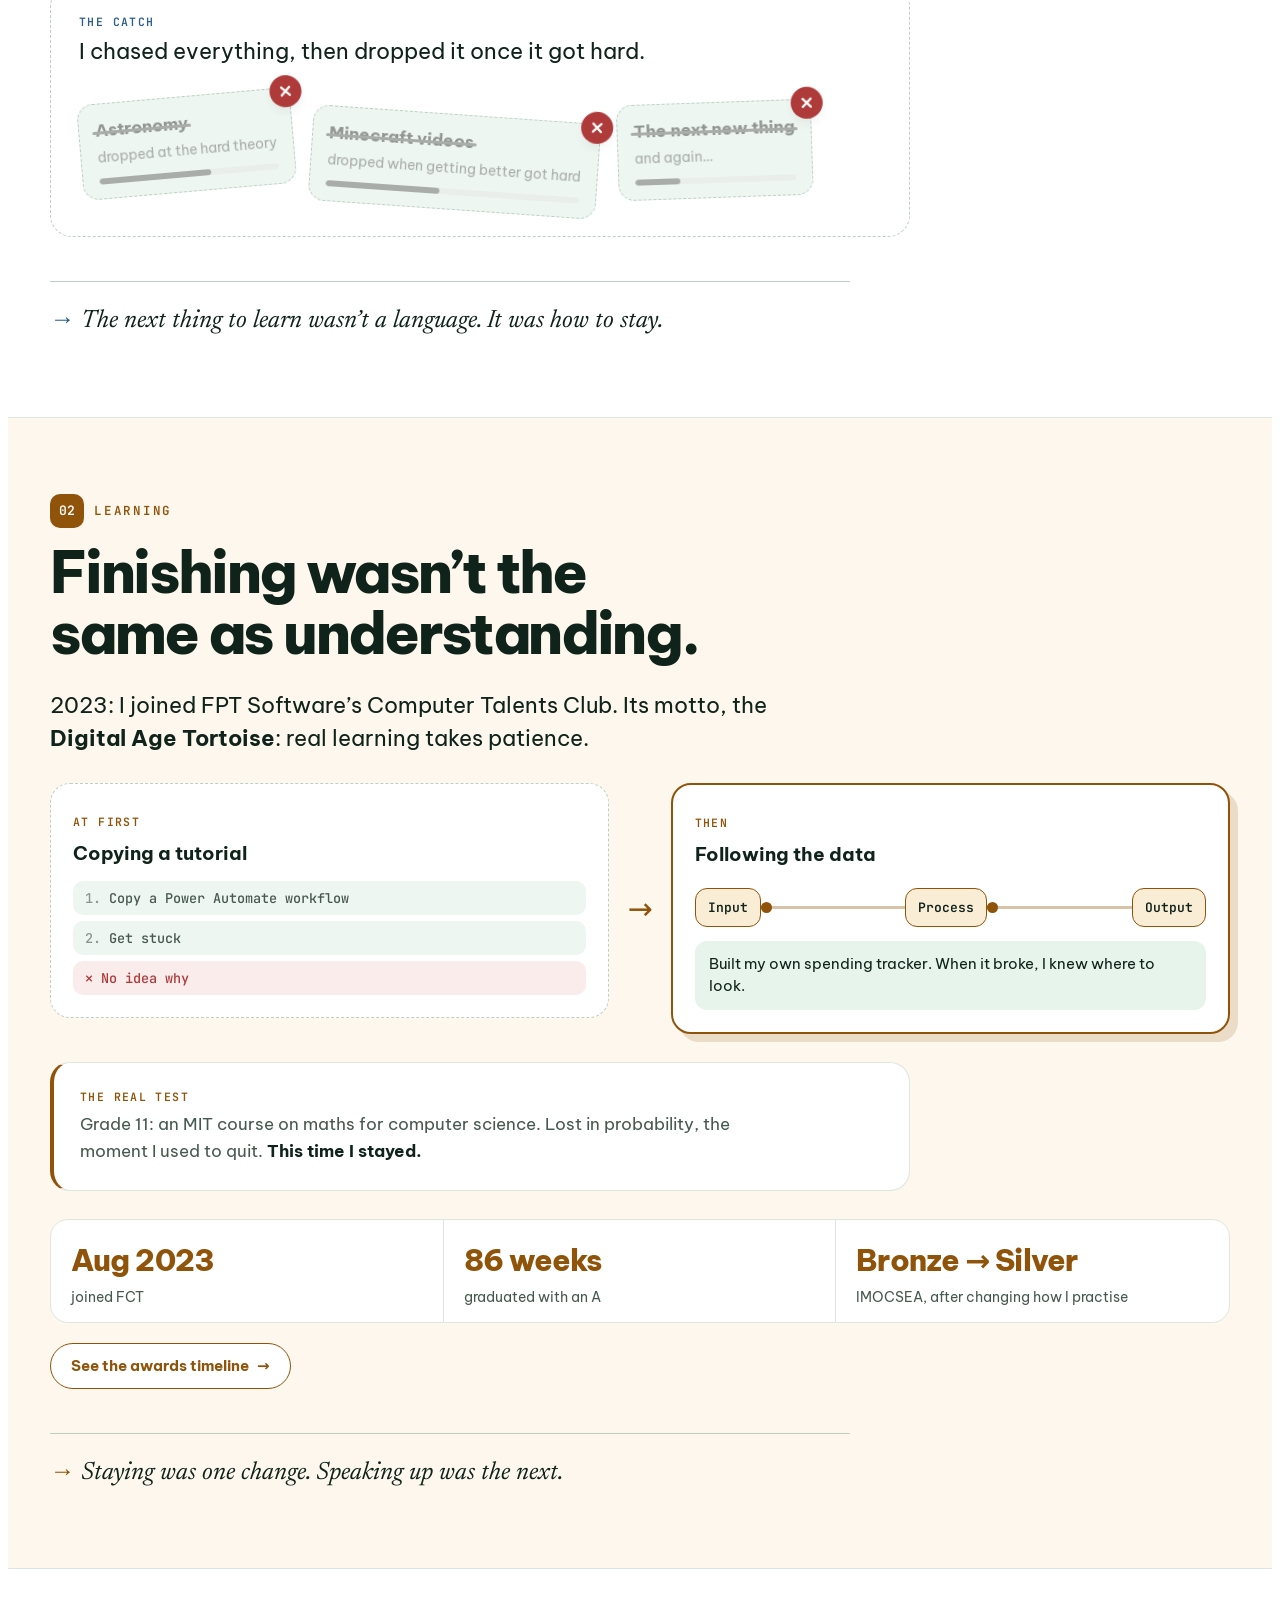
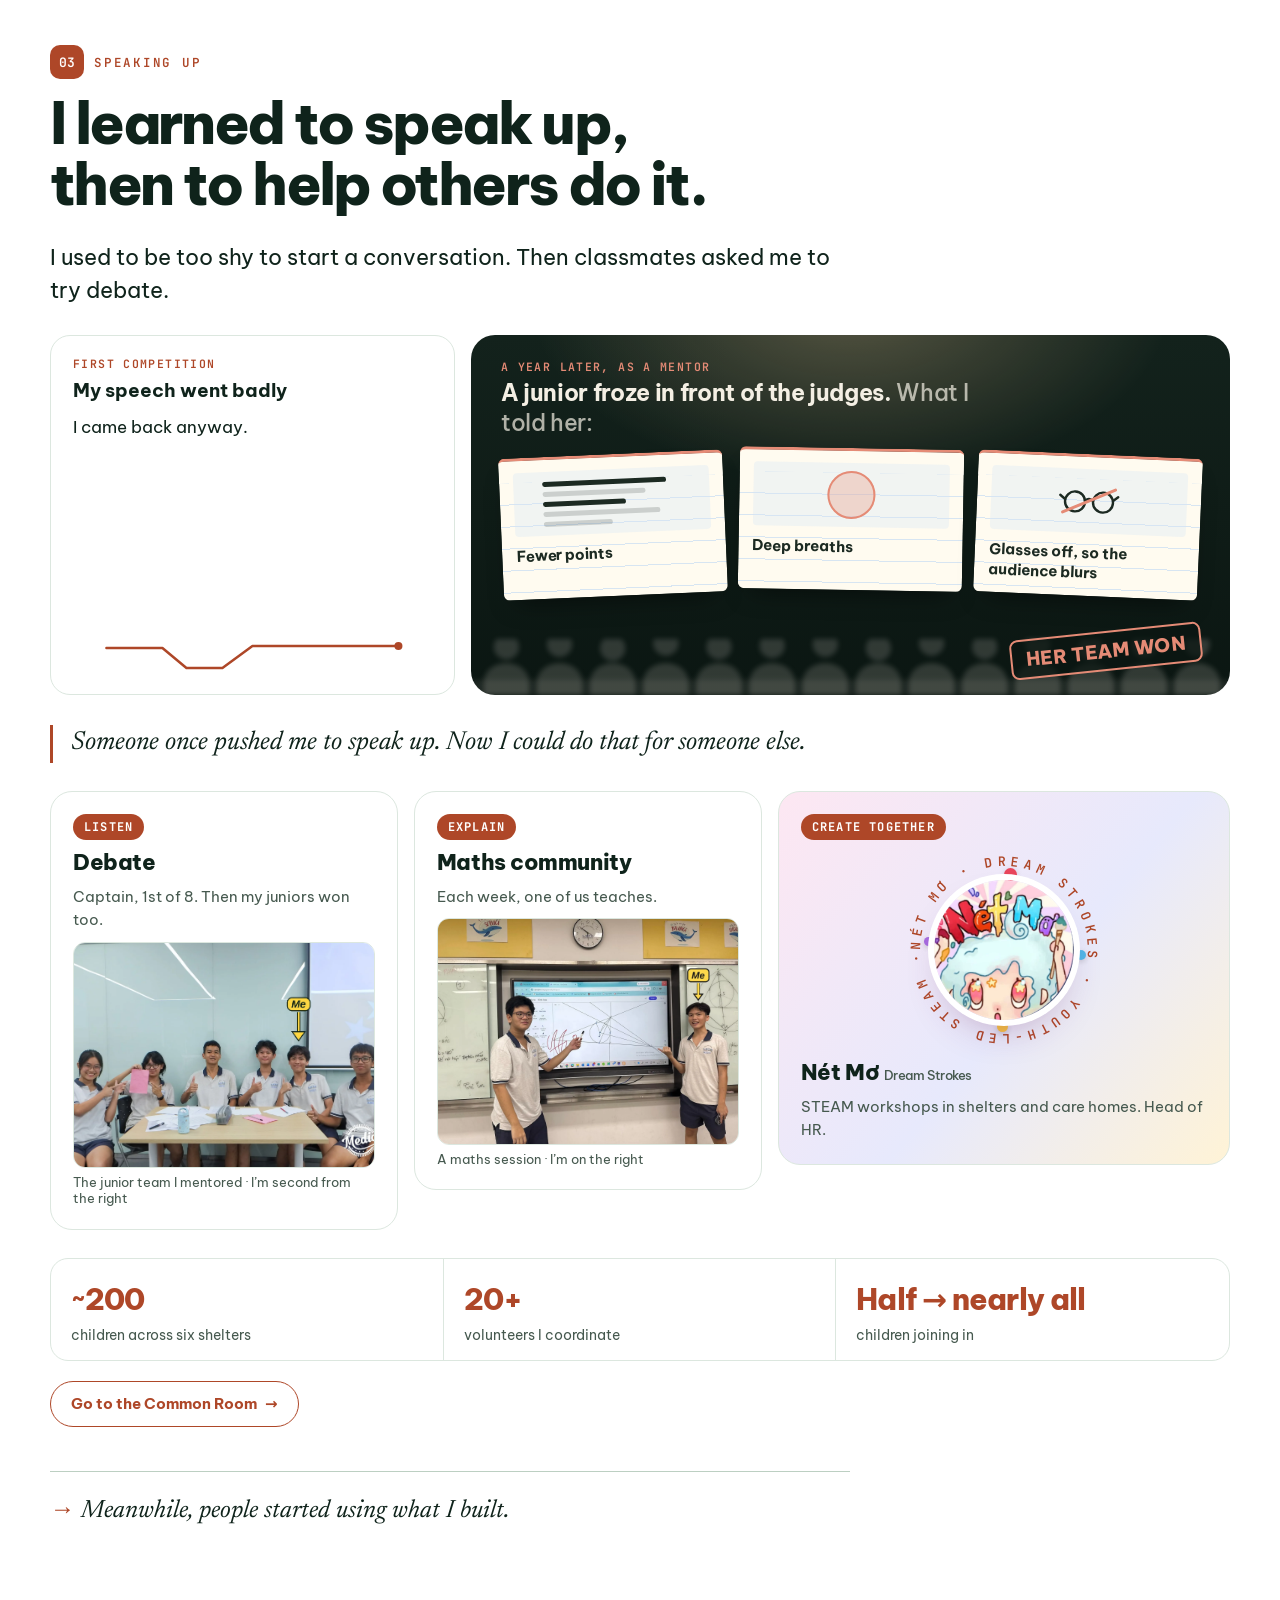
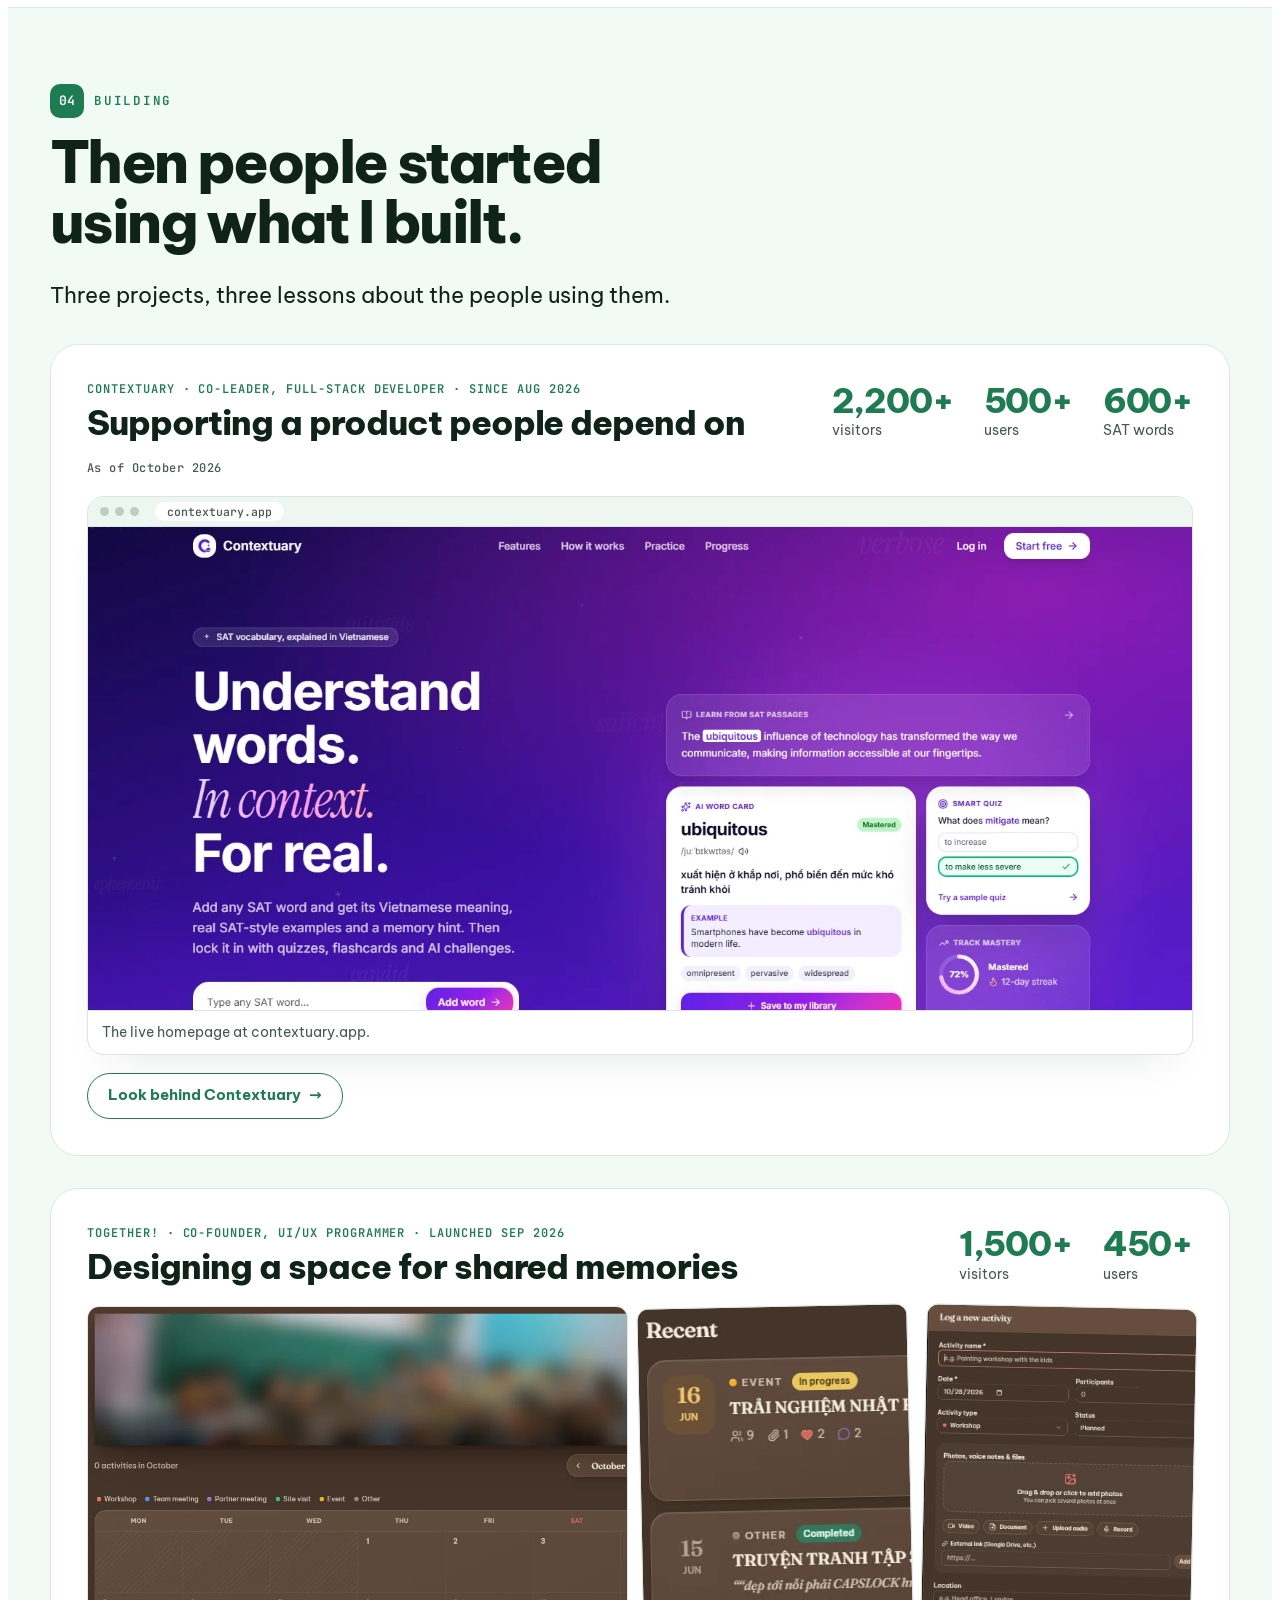
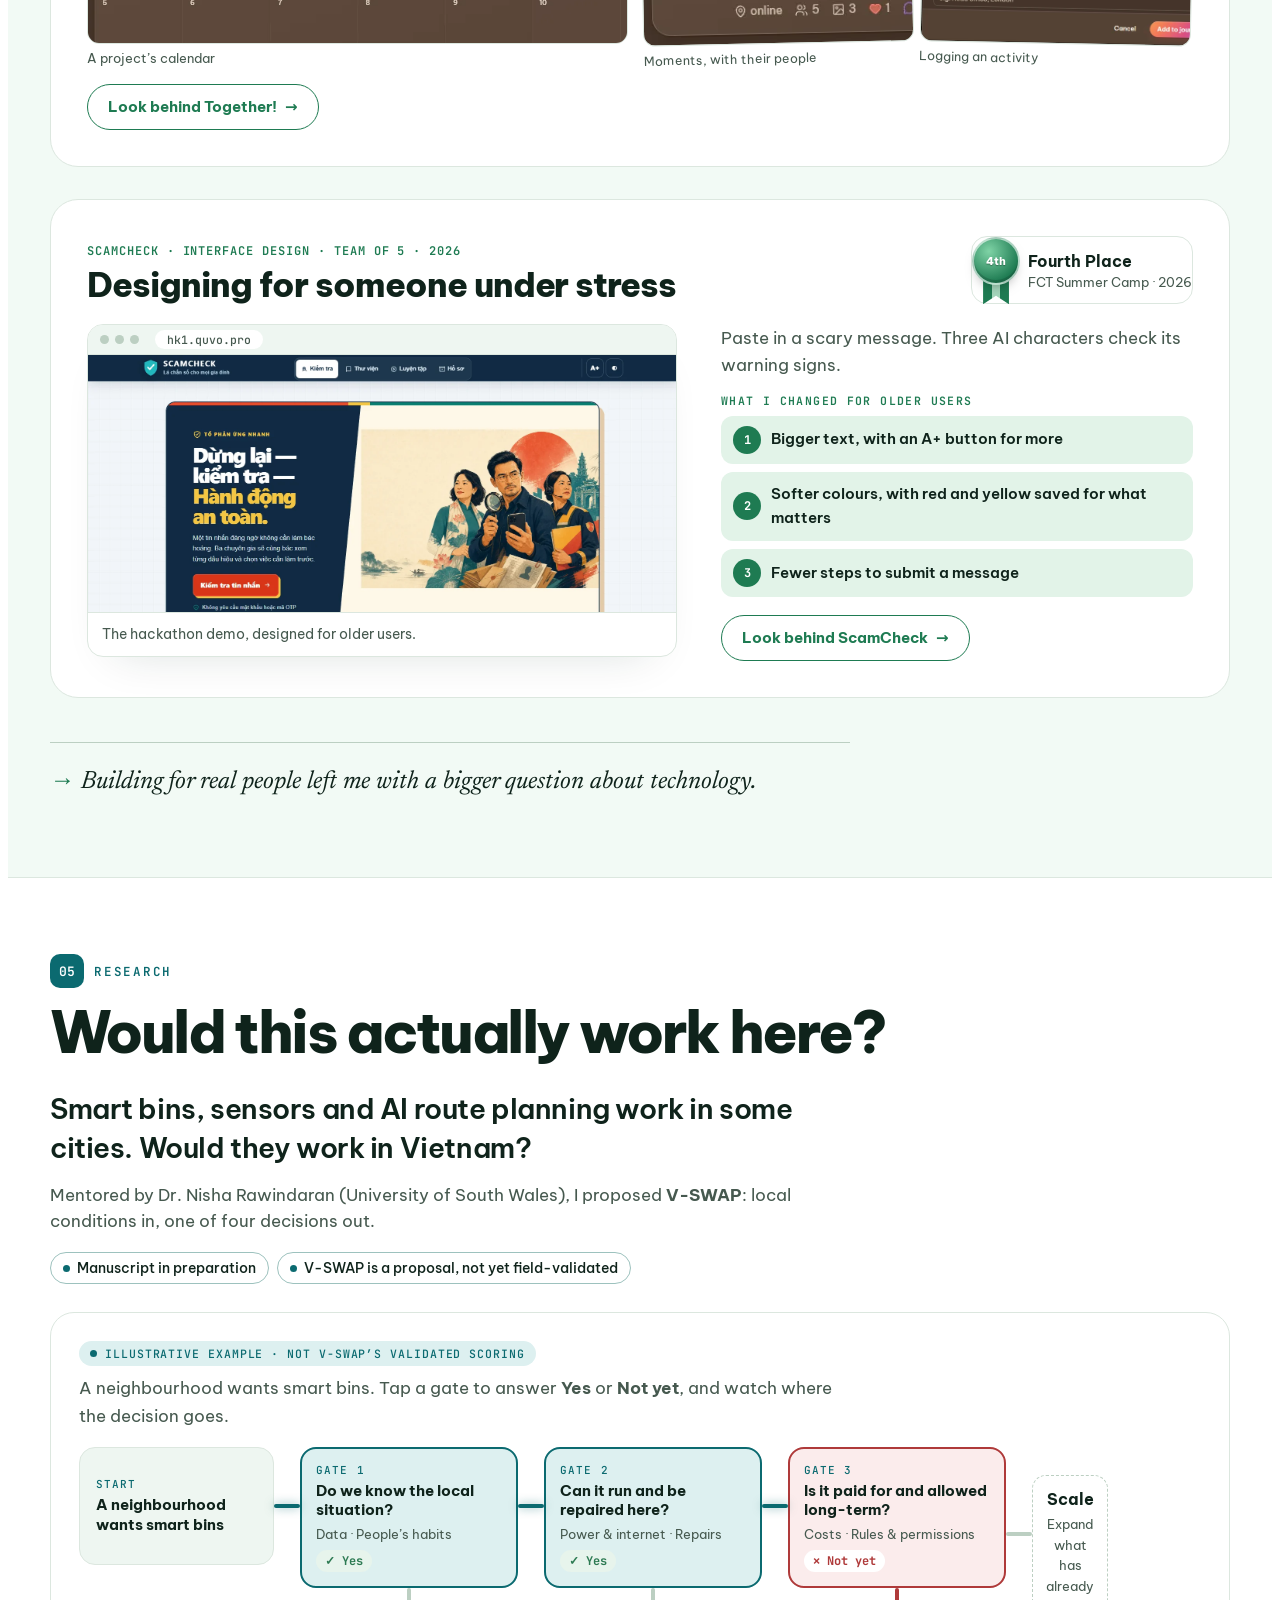
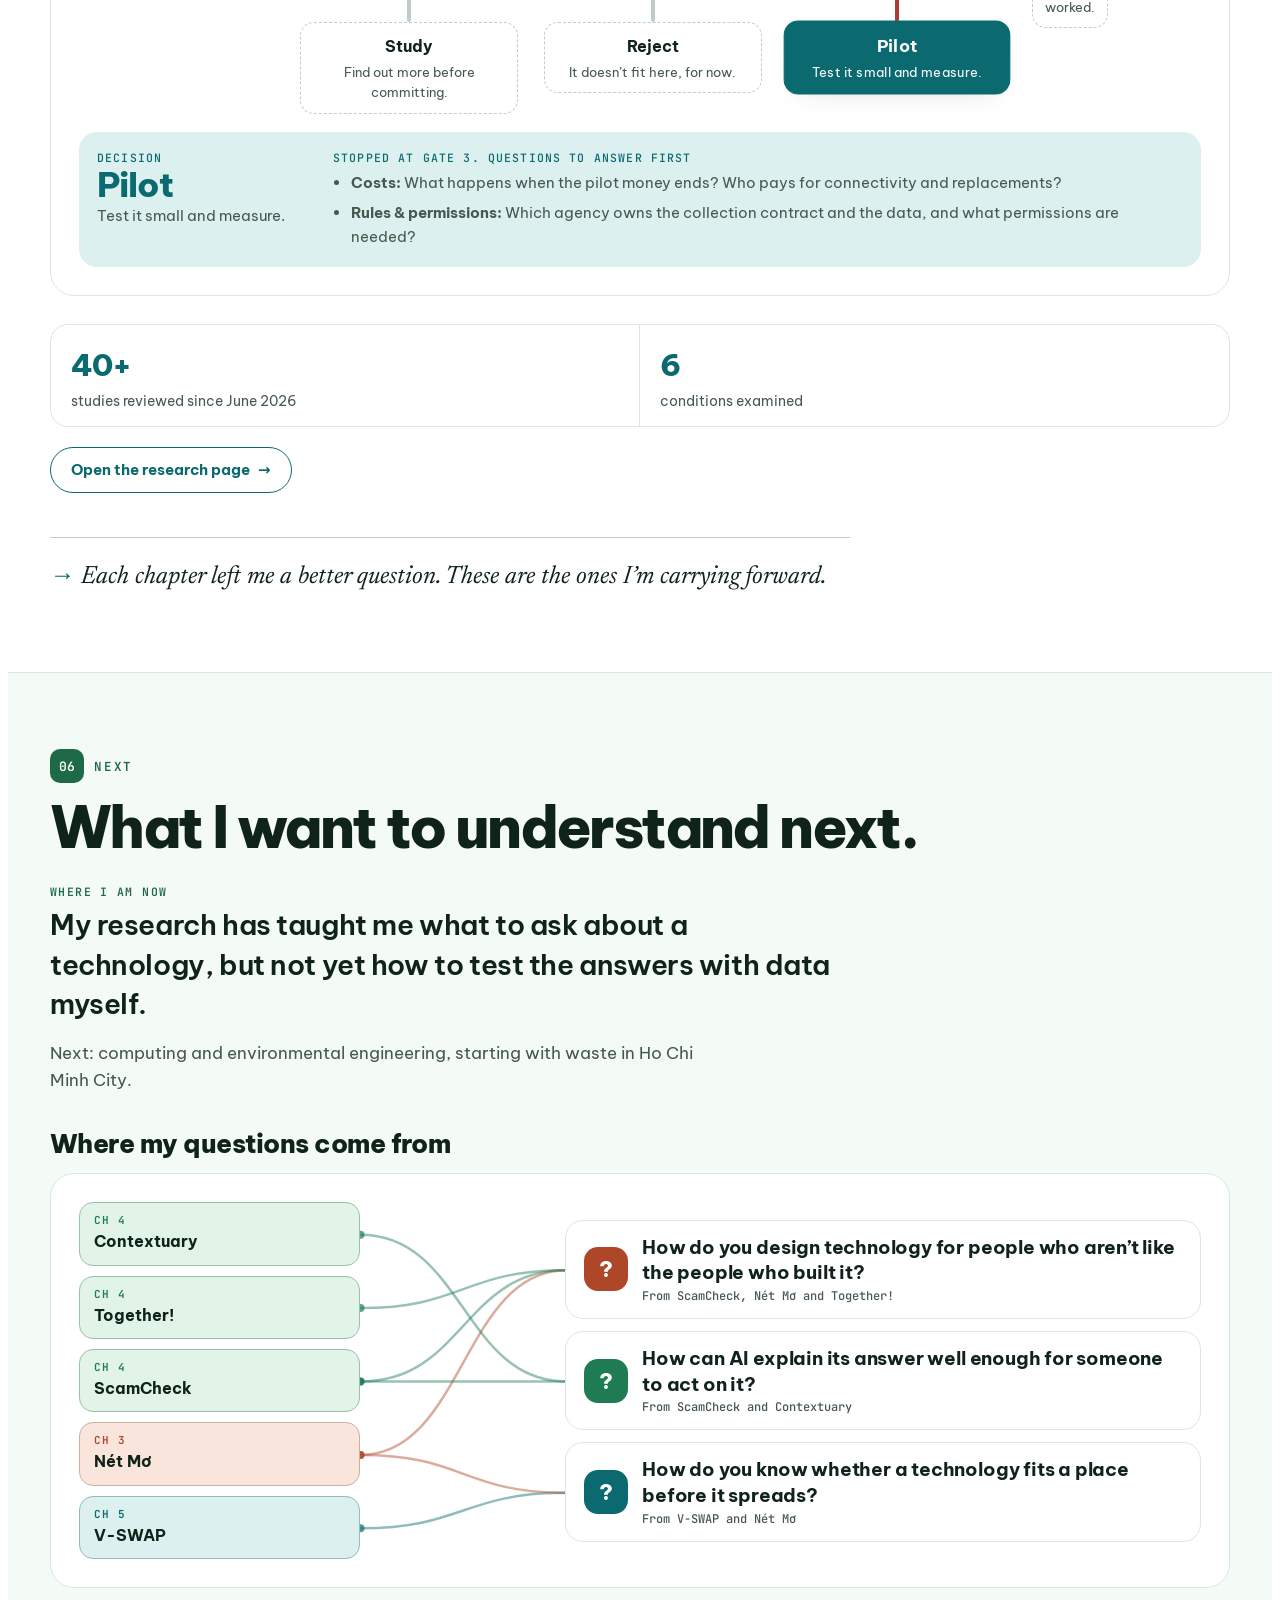
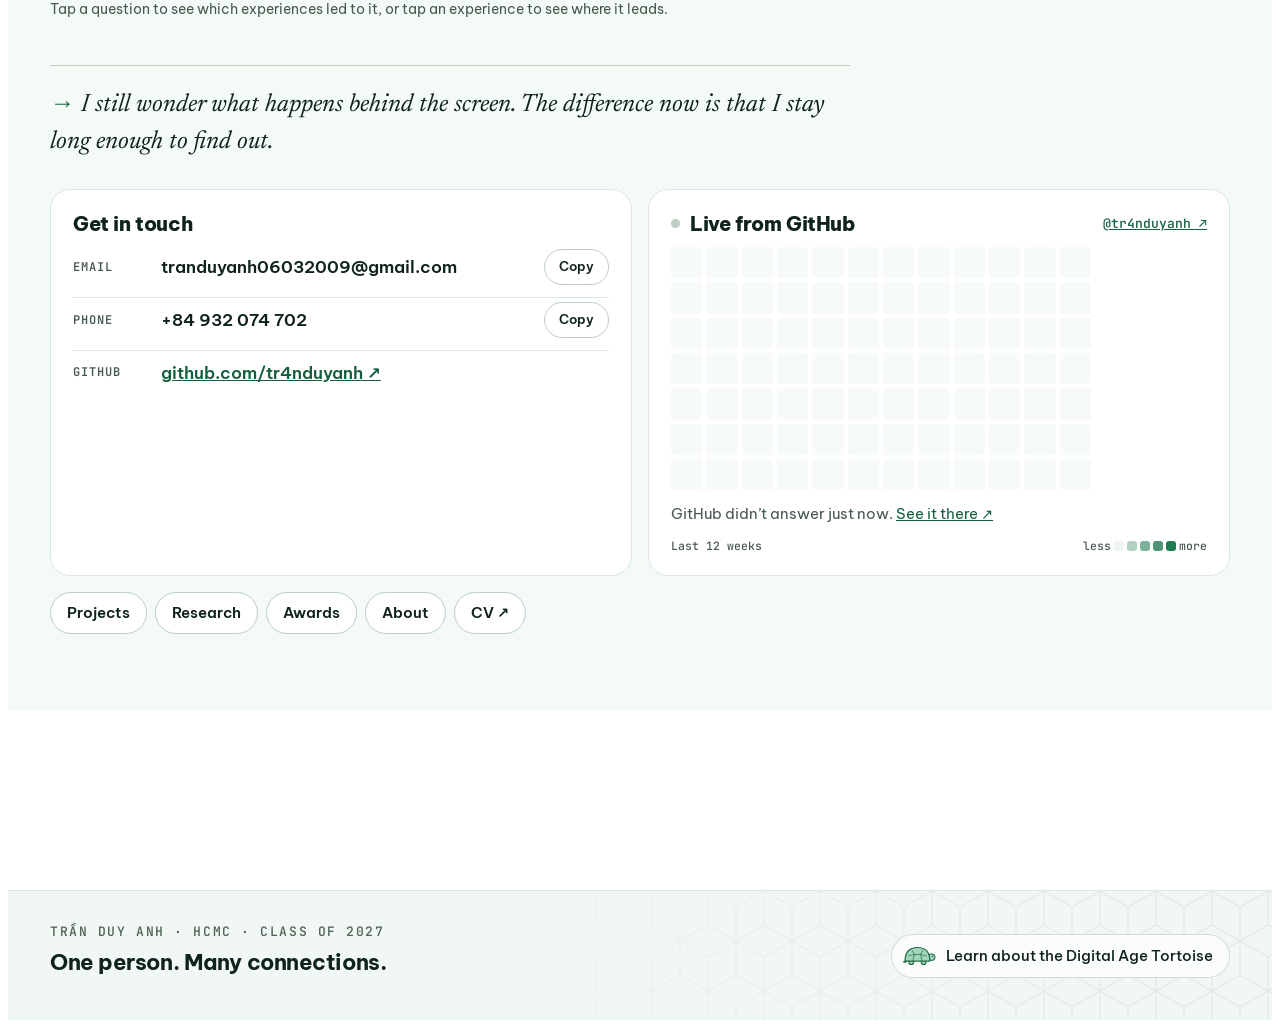
==== commit 84c92a76: "Hero title: outline behind 'Behind', gradient 'screen' with a block cursor; remove the lens Co-Autho" ====
--- a/index.html
+++ b/index.html
@@ -25,7 +25,7 @@
 <link rel="preconnect" href="https://fonts.googleapis.com">
 <link rel="preconnect" href="https://fonts.gstatic.com" crossorigin>
 <link rel="stylesheet" href="https://fonts.googleapis.com/css2?family=Be+Vietnam+Pro:wght@300;400;500;600;700;800&family=JetBrains+Mono:wght@400;500&family=Newsreader:ital,opsz,wght@0,6..72,400;1,6..72,400&display=swap">
-<link rel="stylesheet" href="css/style.css?v=e486da29">
+<link rel="stylesheet" href="css/style.css?v=dadad665">
 </head>
 <body>
 <svg width="0" height="0" style="position:absolute" aria-hidden="true" focusable="false">
@@ -133,6 +133,6 @@
   </div>
 </dialog>
 <dialog id="hatch" aria-labelledby="hatch-h"><div class="hatch-in" id="hatch-in"></div></dialog>
-<script src="js/app.js?v=84030f96"></script>
+<script src="js/app.js?v=846196e8"></script>
 </body>
 </html>
--- a/css/style.css
+++ b/css/style.css
@@ -1803,16 +1803,13 @@
 .tg-row .zi .zi-b{aspect-ratio:4/5}
 @media (max-width:760px){.tg-row{grid-template-columns:1fr 1fr}.tg-row .zi:first-child{grid-column:1/-1}}
 .p3 .deep-btn{margin-top:18px}
-/* --- Title lens: look behind the words --- */
-@property --r{syntax:'<length>';inherits:true;initial-value:0px}
-:root{--ht-tex:url("data:image/svg+xml,%3Csvg%20xmlns%3D%22http%3A%2F%2Fwww.w3.org%2F2000%2Fsvg%22%20width%3D%22190%22%20height%3D%22150%22%3E%3Cg%20font-family%3D%22monospace%22%20font-size%3D%2212.5%22%20fill%3D%22%231E7B52%22%3E%3Ctext%20x%3D%224%22%20y%3D%2214%22%3Efor%20%28bee%20of%20hive%29%20%7B%3C%2Ftext%3E%3Ctext%20x%3D%224%22%20y%3D%2230%22%3E%20%20render%28screen%29%3B%3C%2Ftext%3E%3Ctext%20x%3D%224%22%20y%3D%2246%22%3E%20%20%26lt%3Bdiv%20class%3D%22me%22%26gt%3B%3C%2Ftext%3E%3Ctext%20x%3D%224%22%20y%3D%2262%22%3Efetch%28data%29.then%28%3C%2Ftext%3E%3Ctext%20x%3D%224%22%20y%3D%2278%22%3E%20%20people%20%3D%26gt%3B%20place%29%3C%2Ftext%3E%3Ctext%20x%3D%224%22%20y%3D%2294%22%3E0101%201100%200110%3C%2Ftext%3E%3Ctext%20x%3D%224%22%20y%3D%22110%22%3Eif%20%28works%29%20ship%28%29%3B%3C%2Ftext%3E%3Ctext%20x%3D%224%22%20y%3D%22126%22%3Econst%20why%20%3D%20ask%28%29%3B%3C%2Ftext%3E%3Ctext%20x%3D%224%22%20y%3D%22142%22%3E%7D%20%2F%2F%20behind%20it%3C%2Ftext%3E%3C%2Fg%3E%3C%2Fsvg%3E");--ht-ink:#1E7B52}
-:root[data-look="dark"]{--ht-tex:url("data:image/svg+xml,%3Csvg%20xmlns%3D%22http%3A%2F%2Fwww.w3.org%2F2000%2Fsvg%22%20width%3D%22190%22%20height%3D%22150%22%3E%3Cg%20font-family%3D%22monospace%22%20font-size%3D%2212.5%22%20fill%3D%22%239EE0BB%22%3E%3Ctext%20x%3D%224%22%20y%3D%2214%22%3Efor%20%28bee%20of%20hive%29%20%7B%3C%2Ftext%3E%3Ctext%20x%3D%224%22%20y%3D%2230%22%3E%20%20render%28screen%29%3B%3C%2Ftext%3E%3Ctext%20x%3D%224%22%20y%3D%2246%22%3E%20%20%26lt%3Bdiv%20class%3D%22me%22%26gt%3B%3C%2Ftext%3E%3Ctext%20x%3D%224%22%20y%3D%2262%22%3Efetch%28data%29.then%28%3C%2Ftext%3E%3Ctext%20x%3D%224%22%20y%3D%2278%22%3E%20%20people%20%3D%26gt%3B%20place%29%3C%2Ftext%3E%3Ctext%20x%3D%224%22%20y%3D%2294%22%3E0101%201100%200110%3C%2Ftext%3E%3Ctext%20x%3D%224%22%20y%3D%22110%22%3Eif%20%28works%29%20ship%28%29%3B%3C%2Ftext%3E%3Ctext%20x%3D%224%22%20y%3D%22126%22%3Econst%20why%20%3D%20ask%28%29%3B%3C%2Ftext%3E%3Ctext%20x%3D%224%22%20y%3D%22142%22%3E%7D%20%2F%2F%20behind%20it%3C%2Ftext%3E%3C%2Fg%3E%3C%2Fsvg%3E");--ht-ink:#7FD3A6}
-.ht{position:relative;display:inline-block;--r:0px;--mx:50%;--my:50%;transition:--r .35s cubic-bezier(.3,1.4,.5,1);touch-action:pan-y;cursor:crosshair}
-.ht-front{display:block;-webkit-mask-image:radial-gradient(circle var(--r) at var(--mx) var(--my),transparent 97%,#000 100%);mask-image:radial-gradient(circle var(--r) at var(--mx) var(--my),transparent 97%,#000 100%)}
-.ht-back{position:absolute;inset:0;color:transparent;-webkit-text-stroke:1.5px var(--ht-ink);background:var(--ht-tex) 0 0/190px auto;-webkit-background-clip:text;background-clip:text;clip-path:circle(var(--r) at var(--mx) var(--my));animation:ht-scroll 14s linear infinite;pointer-events:none}
-@keyframes ht-scroll{to{background-position:0 -150px}}
-.ht-lens{position:absolute;left:var(--mx);top:var(--my);width:calc(var(--r) * 2);height:calc(var(--r) * 2);transform:translate(-50%,-50%);border-radius:50%;border:2px solid var(--ht-ink);box-shadow:0 0 0 6px color-mix(in srgb,var(--ht-ink) 12%,transparent);pointer-events:none;opacity:min(1,calc(var(--r) / 20px))}
-@media (prefers-reduced-motion: reduce){.ht-back{animation:none}.ht{transition:none}}
+/* --- Hero title: a ghost outline sits behind "Behind" --- */
+.ht{display:grid;justify-items:start;isolation:isolate;line-height:.98!important}
+.ht-l1{position:relative}
+.ht-l1::before{content:attr(data-t) / "";position:absolute;left:0;top:0;z-index:-1;transform:translate(.055em,.07em);color:transparent;-webkit-text-stroke:2px var(--accent);opacity:.9}
+.ht-the{font-weight:300;color:var(--ink-2);letter-spacing:-.04em}
+.ht-scr{background:linear-gradient(100deg,var(--accent) 0%,var(--c-research) 55%,var(--accent) 100%);-webkit-background-clip:text;background-clip:text;color:transparent;padding-right:.02em}
+.ht-scr::after{content:"" / "";display:inline-block;width:.38em;height:.74em;margin-left:.07em;vertical-align:-.03em;border-radius:.05em;background:var(--accent)}
 /* --- Bee screen --- */
 .bz{margin:24px 0 0;display:grid;grid-template-columns:minmax(0,1.1fr) minmax(0,1fr);border-radius:22px;overflow:hidden;border:1px solid var(--line);box-shadow:0 26px 50px -34px var(--shade-2)}
 @media (max-width:820px){.bz{grid-template-columns:1fr}}
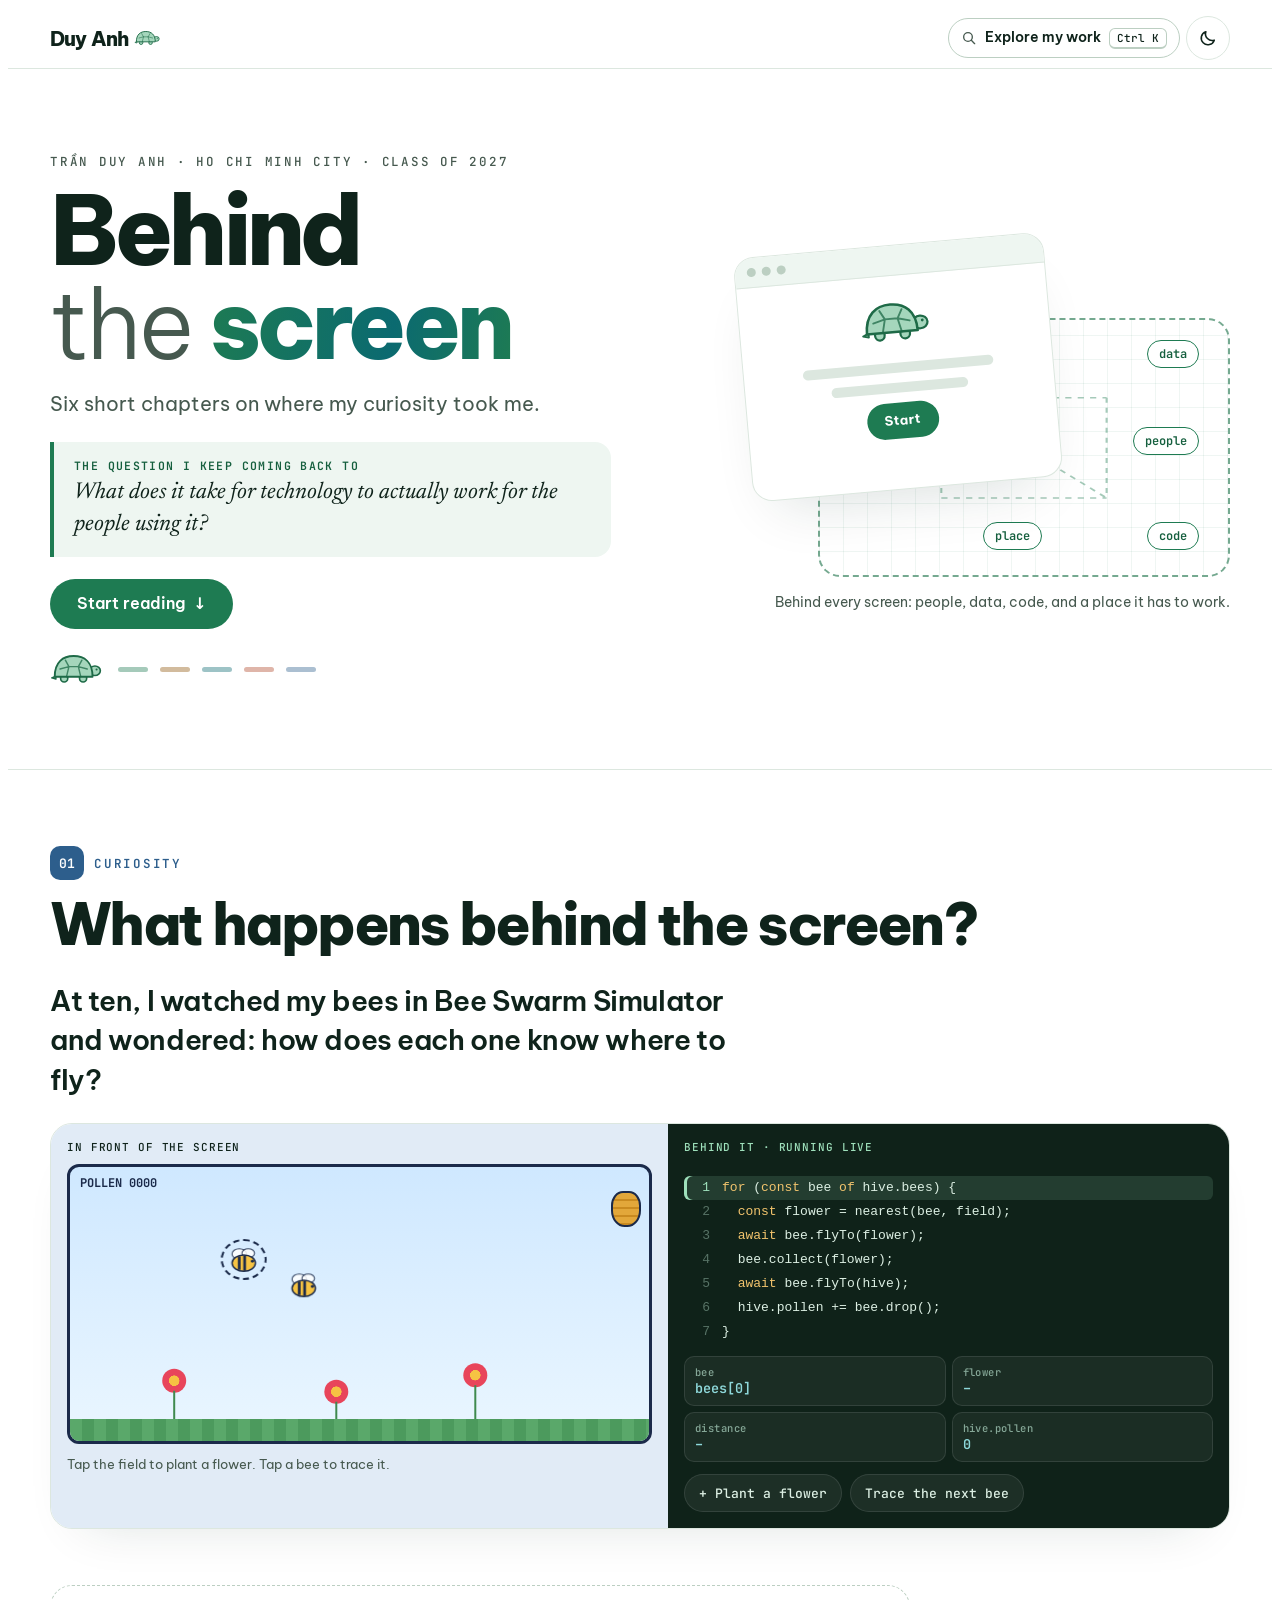
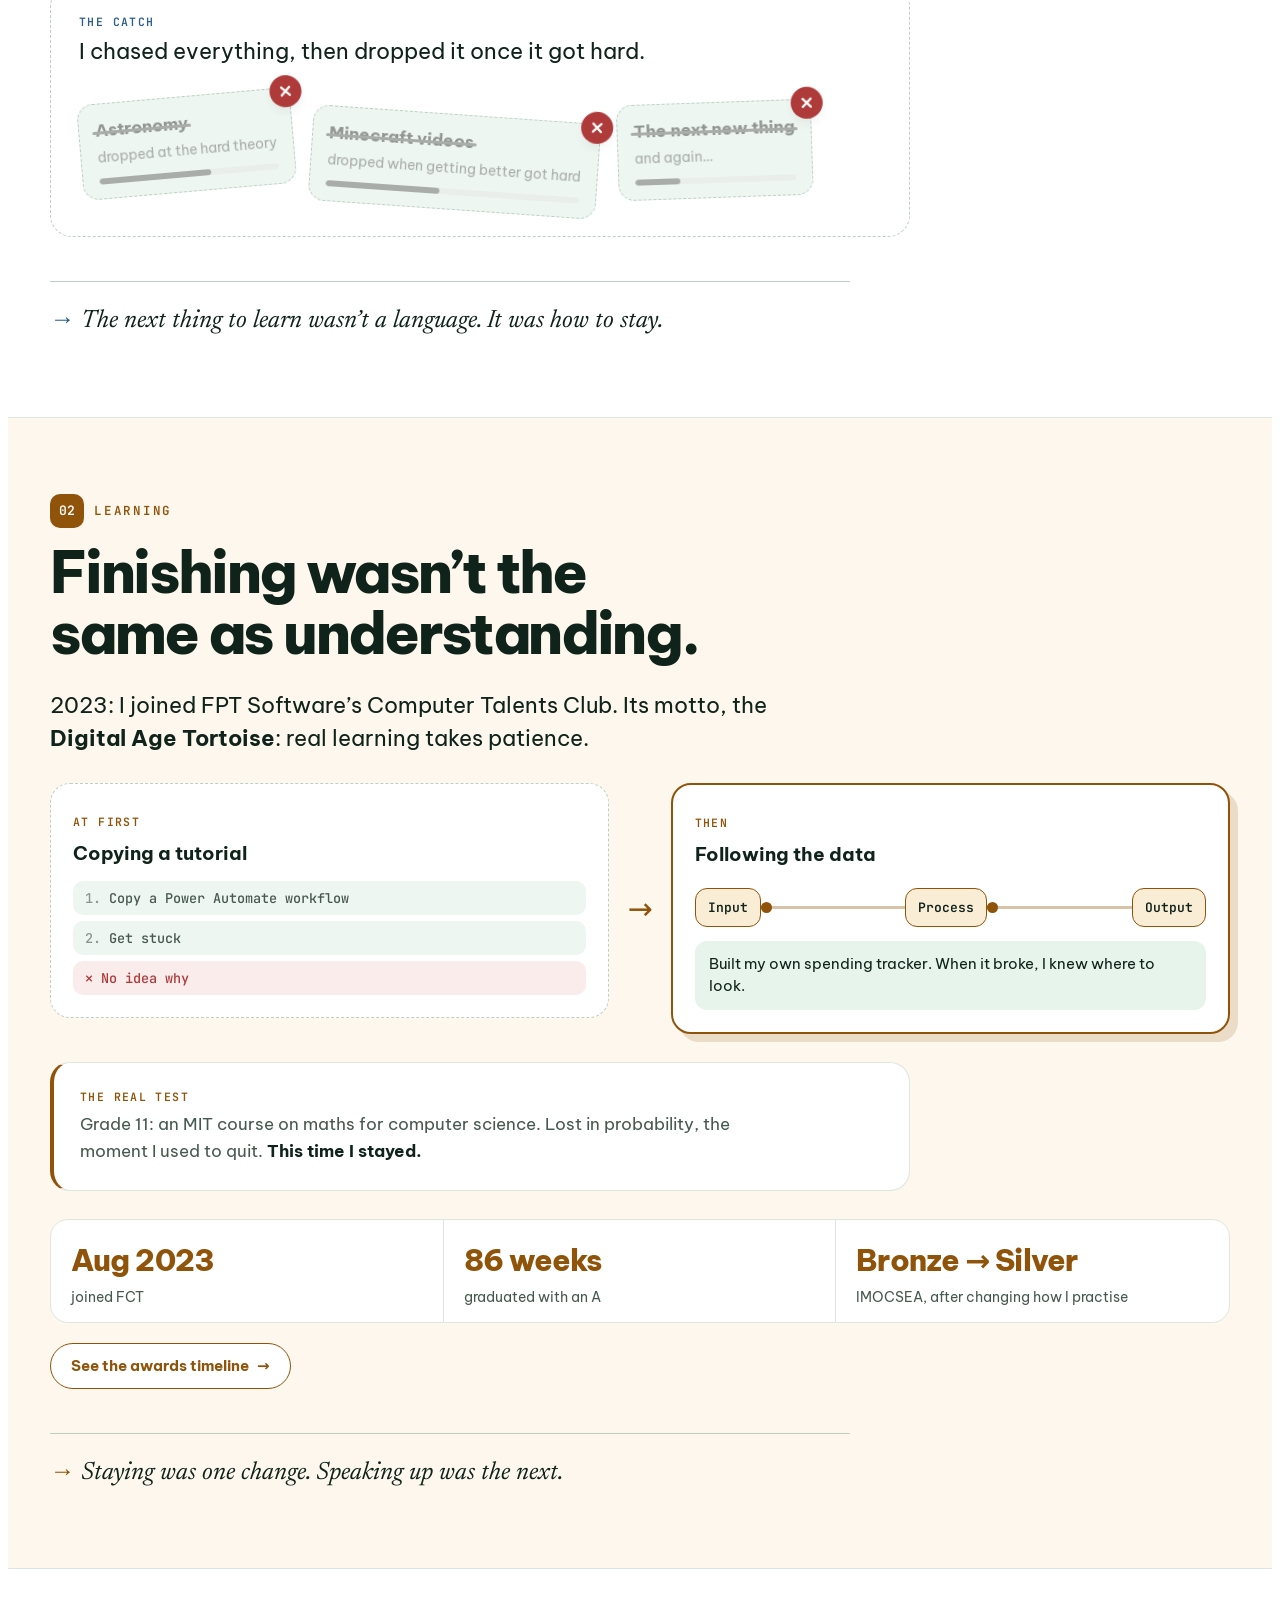
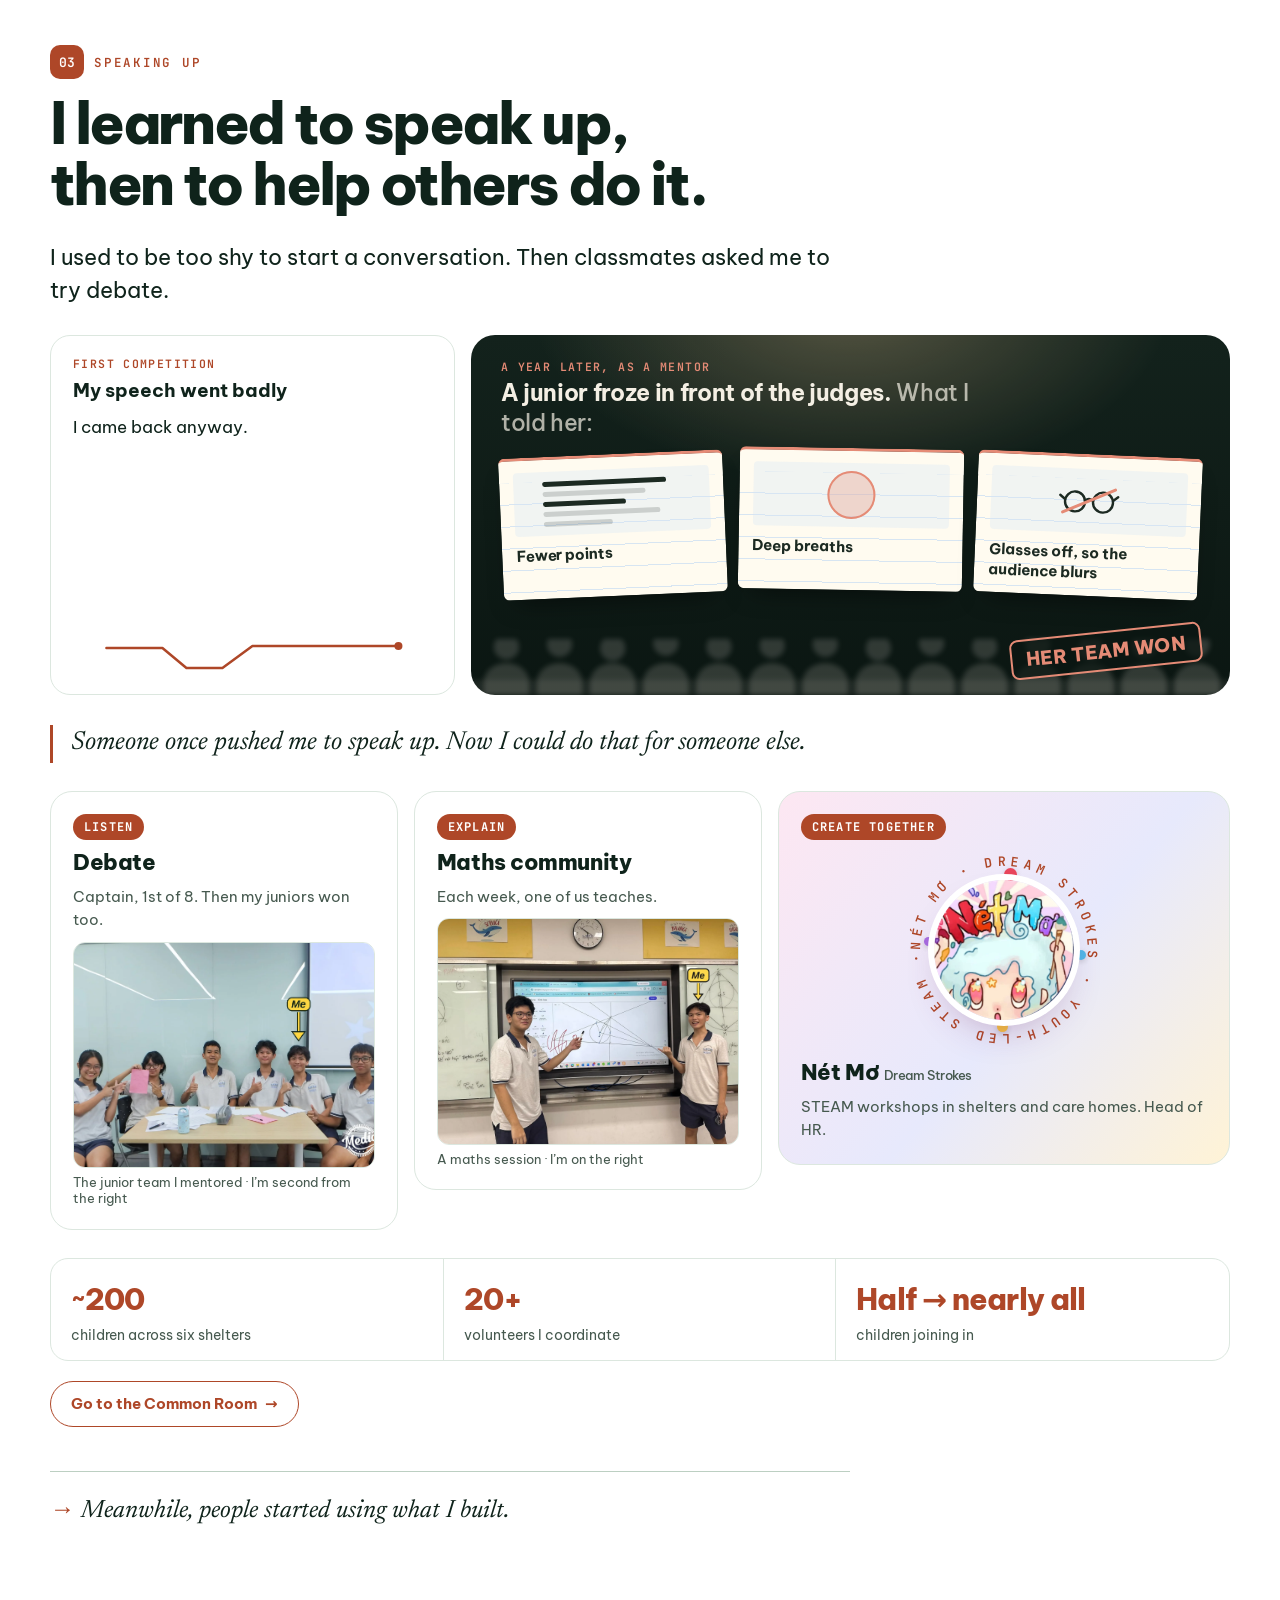
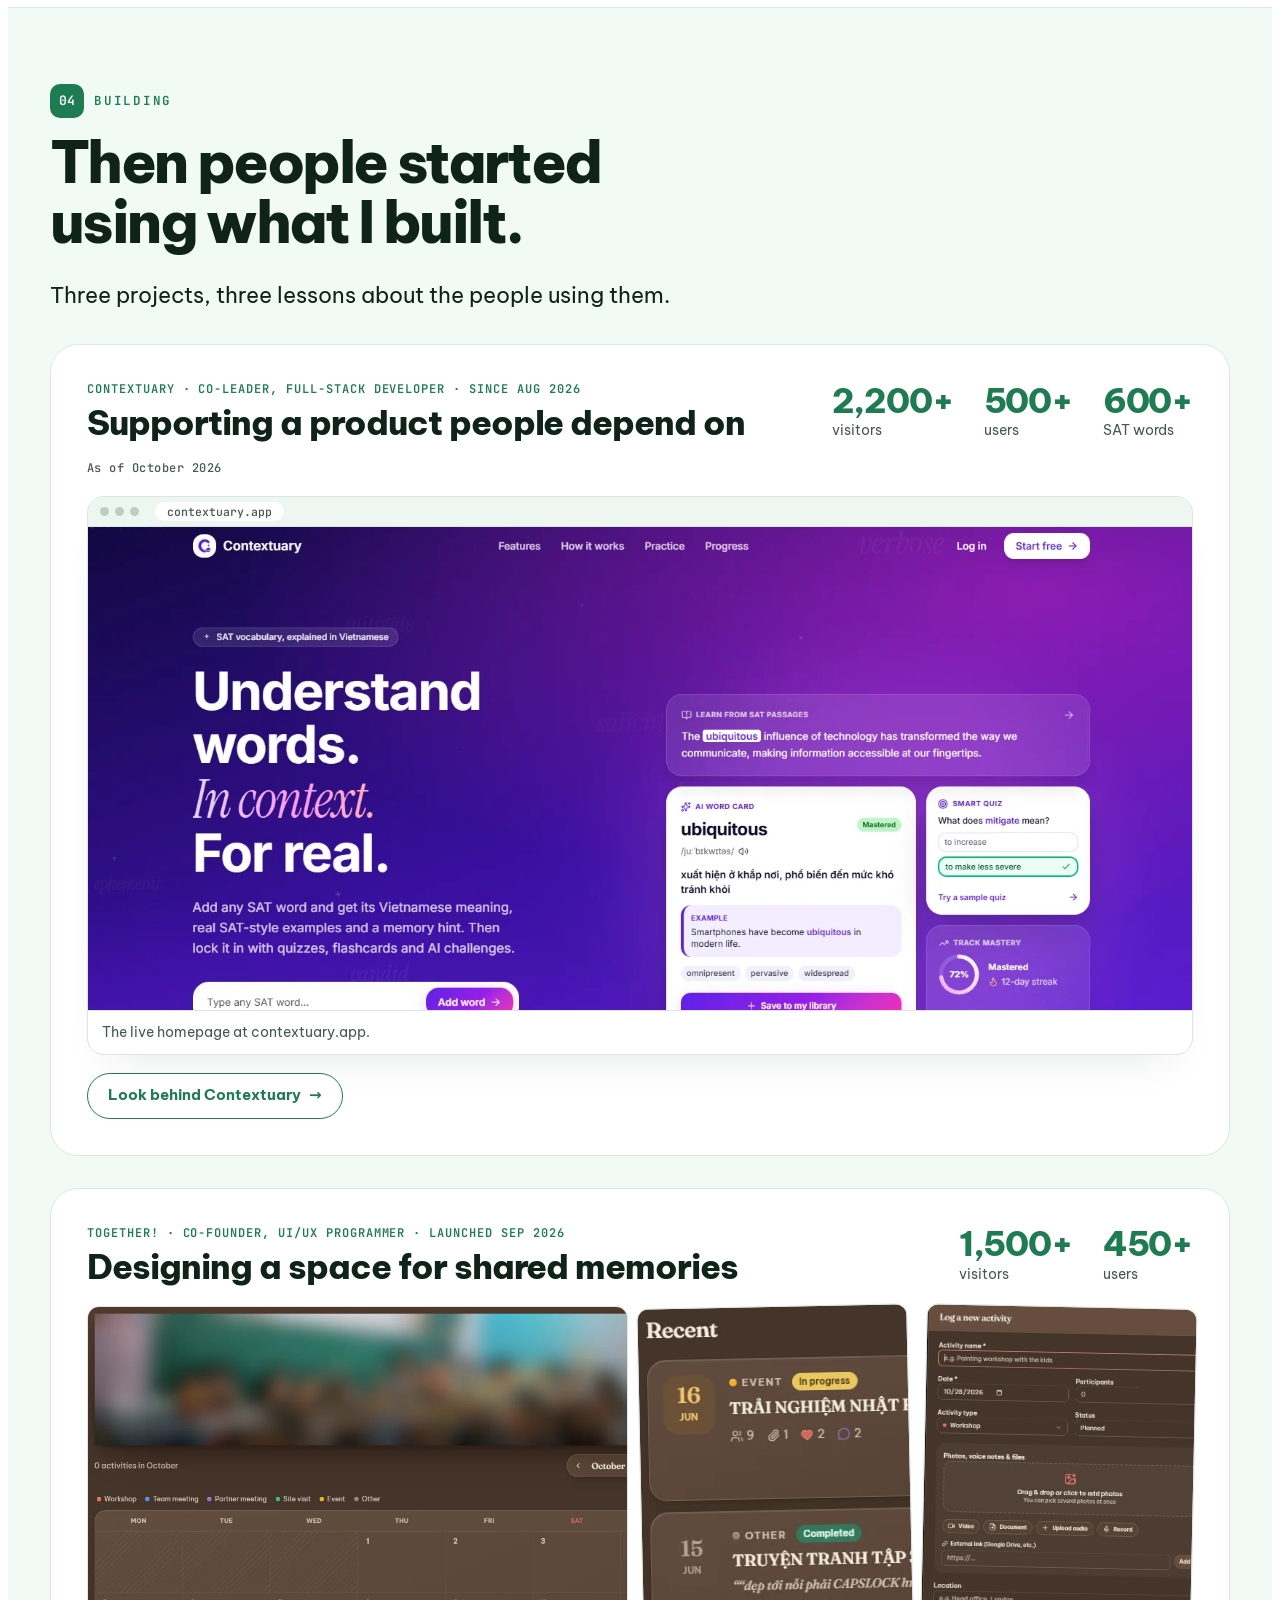
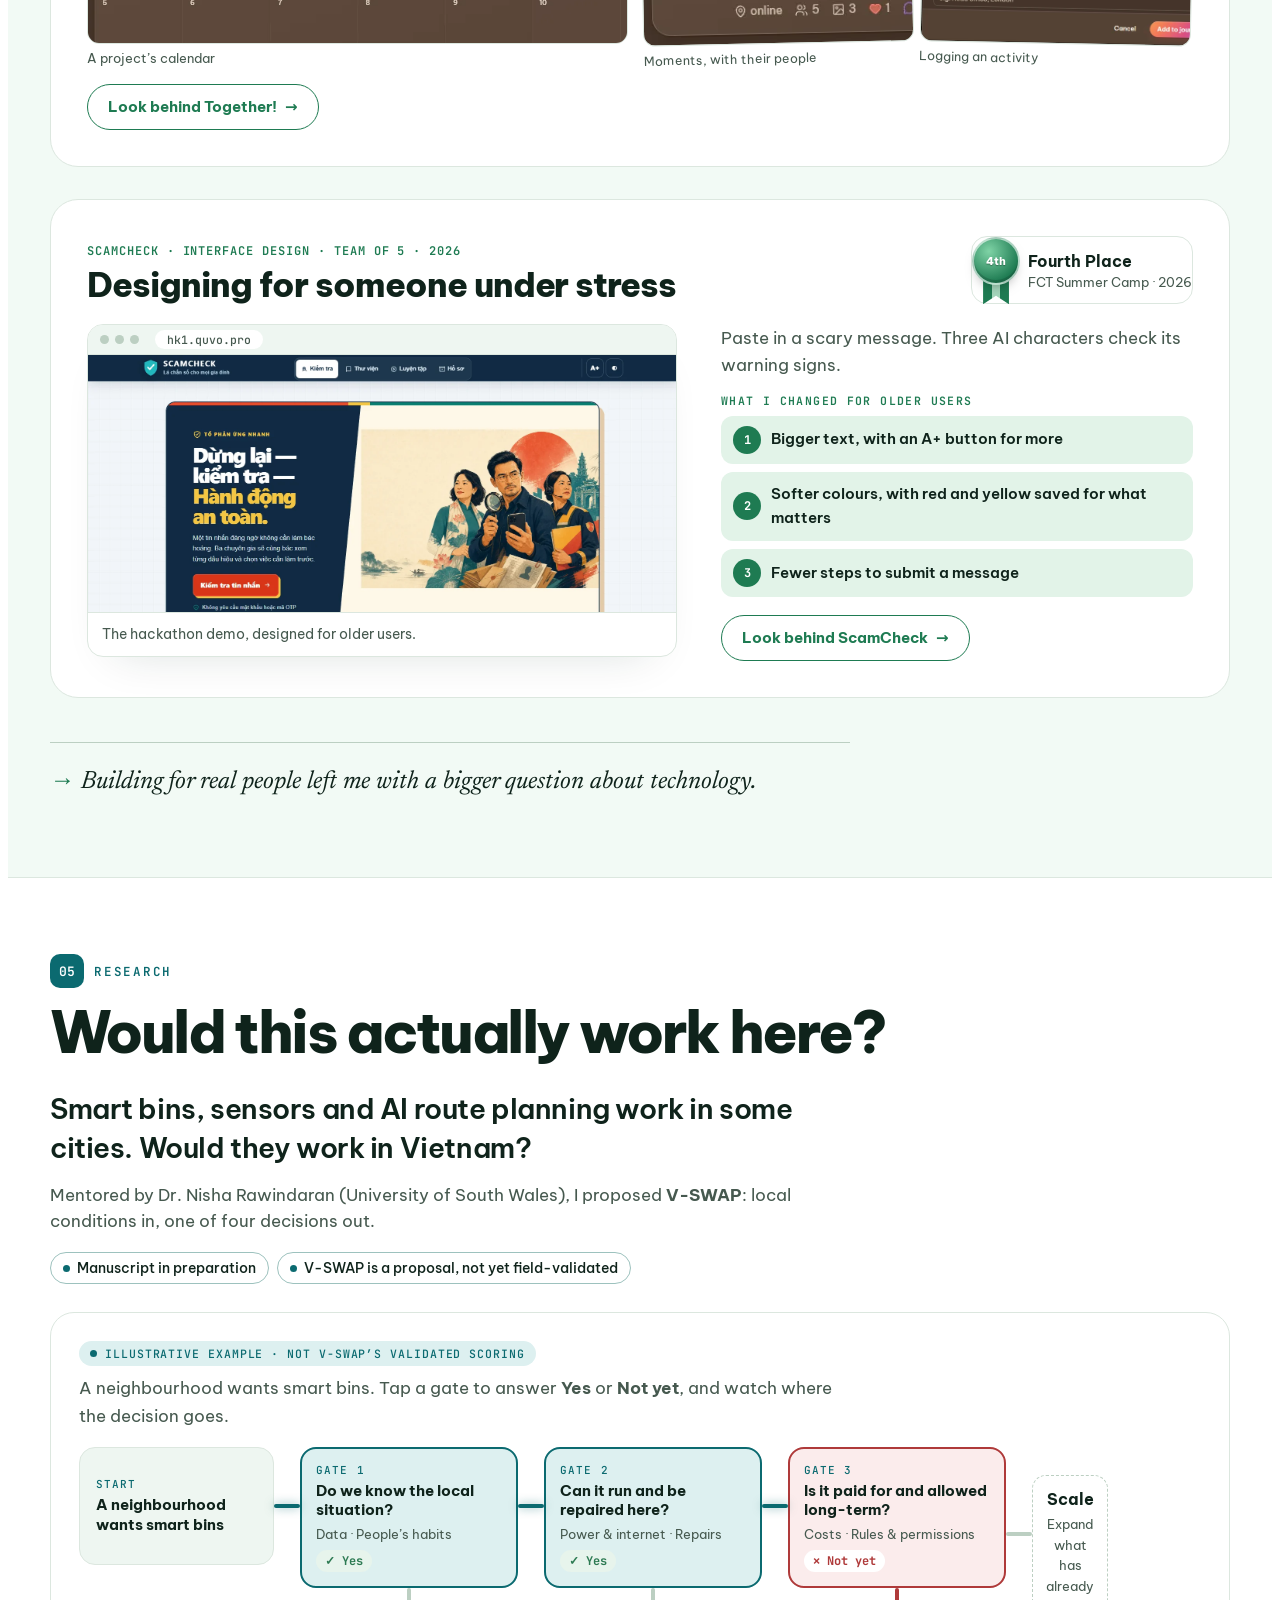
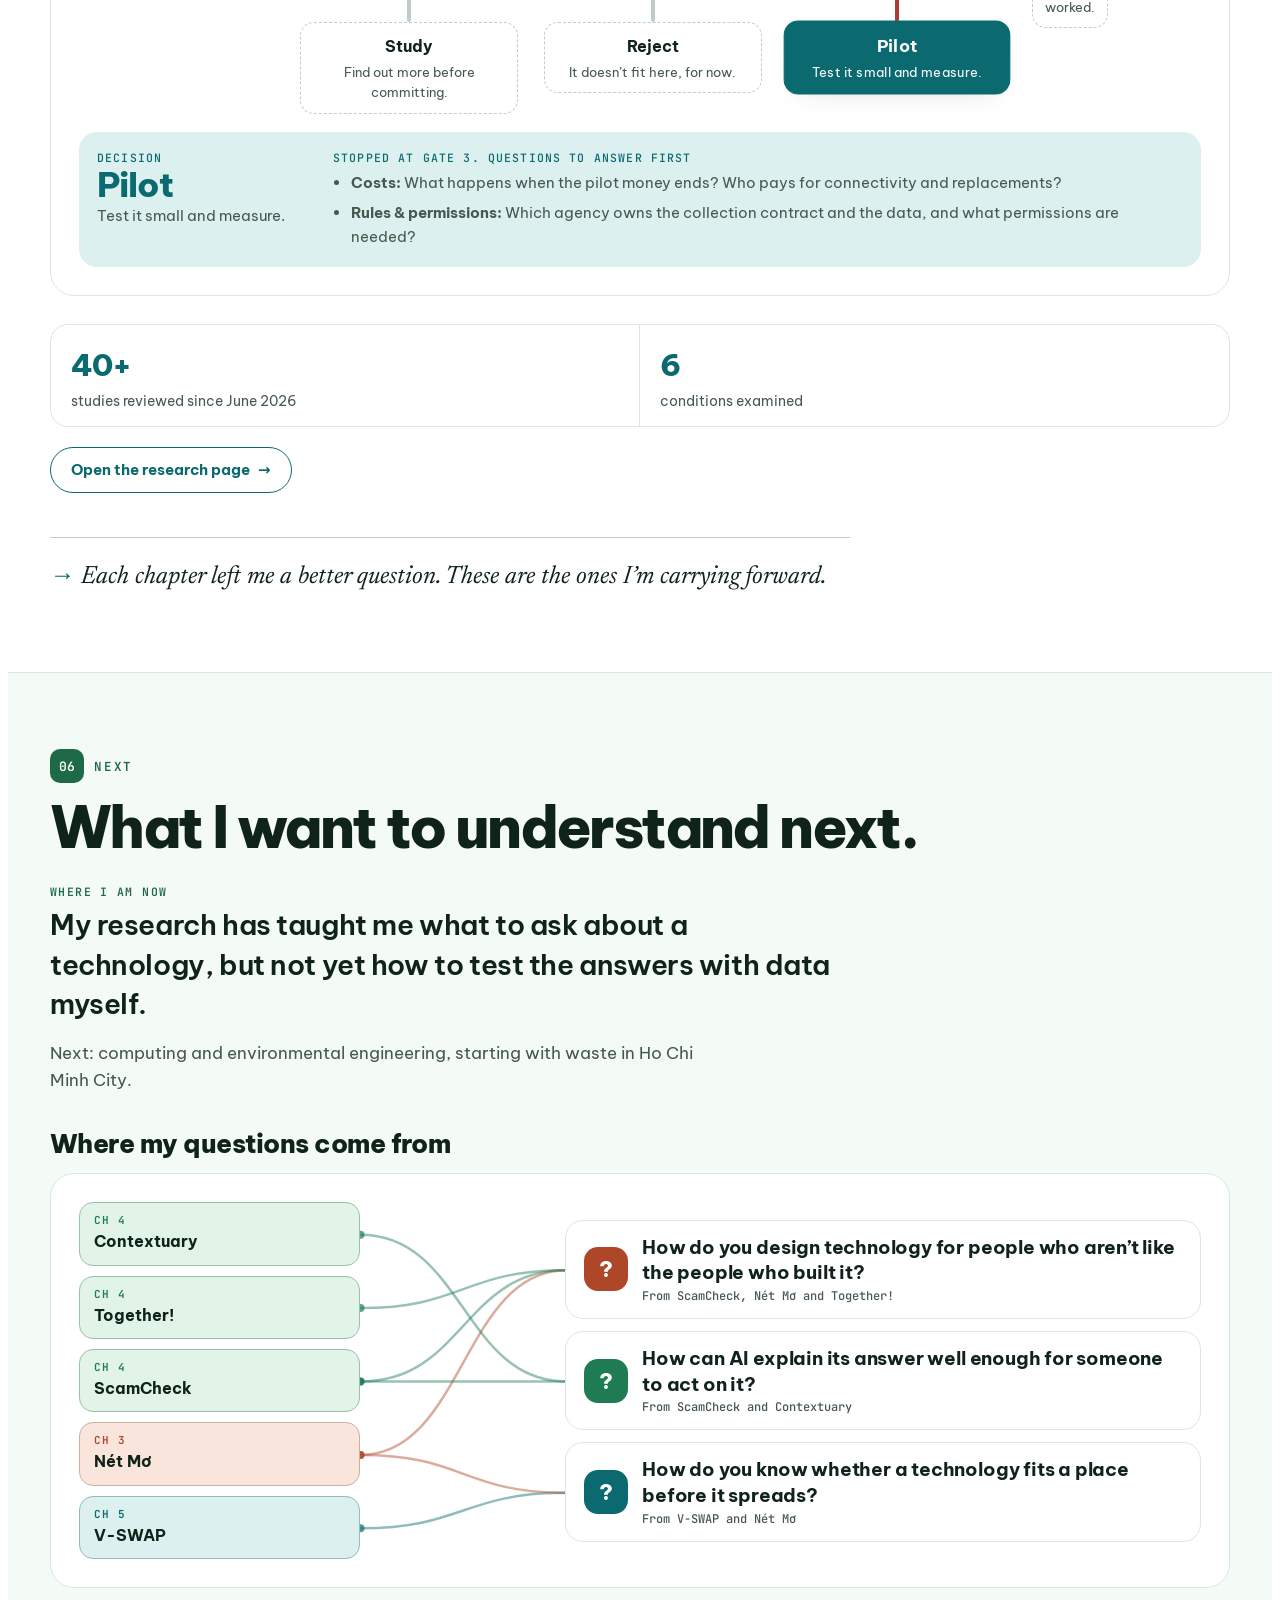
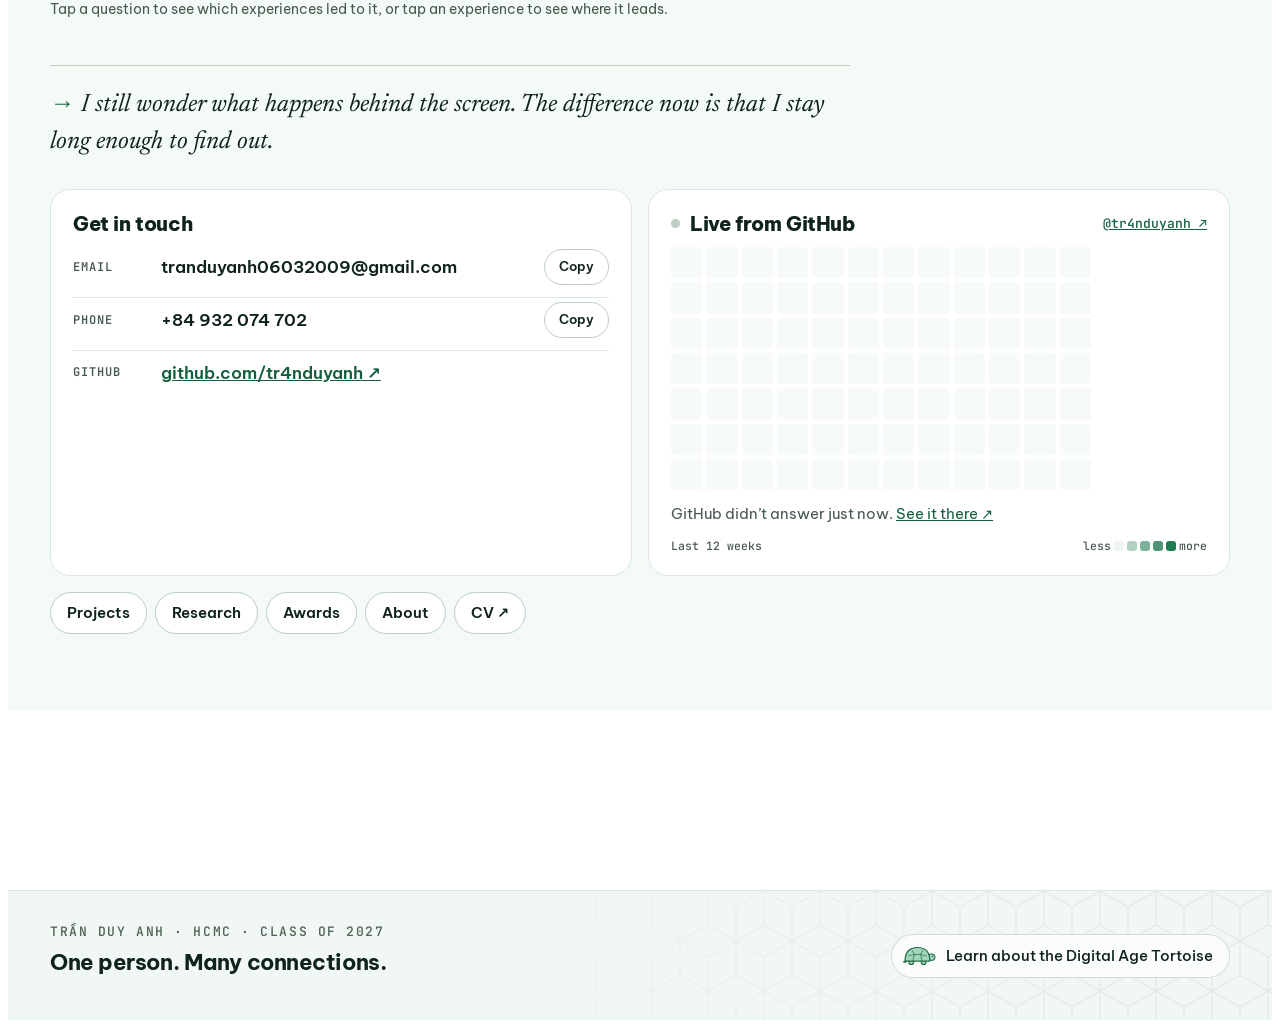
==== commit cc94399d: "Fix the light/dark curtain and make it slide vertically; simpler hero title Co-Authored-By: Claude O" ====
--- a/index.html
+++ b/index.html
@@ -25,7 +25,7 @@
 <link rel="preconnect" href="https://fonts.googleapis.com">
 <link rel="preconnect" href="https://fonts.gstatic.com" crossorigin>
 <link rel="stylesheet" href="https://fonts.googleapis.com/css2?family=Be+Vietnam+Pro:wght@300;400;500;600;700;800&family=JetBrains+Mono:wght@400;500&family=Newsreader:ital,opsz,wght@0,6..72,400;1,6..72,400&display=swap">
-<link rel="stylesheet" href="css/style.css?v=dadad665">
+<link rel="stylesheet" href="css/style.css?v=b69c703a">
 </head>
 <body>
 <svg width="0" height="0" style="position:absolute" aria-hidden="true" focusable="false">
@@ -78,9 +78,7 @@
 <div id="toast" class="toast" role="status" aria-live="polite"></div>
 <div class="curtain" id="curtain" aria-hidden="true" hidden>
   <div class="cur-move">
-    <div class="cur-edge l"><svg class="cur-wave" viewBox="0 0 90 2880" preserveAspectRatio="none"><path class="cw-fill"/><path class="cw-line"/></svg><div class="cur-turtle"><svg><use href="#turtle"/></svg></div></div>
     <div class="cur-panel"><div class="cur-mid"><svg class="cur-ic"><use href="#i-moon"/></svg><span class="cur-say">Lights off</span></div></div>
-    <div class="cur-edge r"><svg class="cur-wave" viewBox="0 0 90 2880" preserveAspectRatio="none"><path class="cw-fill"/><path class="cw-line"/></svg><div class="cur-turtle"><svg><use href="#turtle"/></svg></div></div>
   </div>
 </div>
 
@@ -133,6 +131,6 @@
   </div>
 </dialog>
 <dialog id="hatch" aria-labelledby="hatch-h"><div class="hatch-in" id="hatch-in"></div></dialog>
-<script src="js/app.js?v=846196e8"></script>
+<script src="js/app.js?v=bc3723a3"></script>
 </body>
 </html>
--- a/css/style.css
+++ b/css/style.css
@@ -1004,30 +1004,18 @@
 
 /* --- Theme curtain --- */
 .curtain{position:fixed;inset:0;z-index:70;pointer-events:none;overflow:hidden}
-
-
-.cur-move{position:absolute;top:0;bottom:0;left:0;display:flex;width:calc(100vw + 180px);transform:translateX(calc(-100% - 10px));transition:transform .72s cubic-bezier(.6,0,.35,1);pointer-events:auto}
-.curtain.closing .cur-move{transform:translateX(-90px)}
-.curtain.closing.opening .cur-move{transform:translateX(calc(100vw + 10px));transition-duration:.8s;transition-timing-function:cubic-bezier(.55,0,.4,1)}
-.cur-panel{flex:0 0 100vw;height:100%;background:var(--cbg);display:grid;place-items:center;position:relative;isolation:isolate;margin-inline:-1px}
+.curtain.to-dark{--cbg:var(--cur-dark);--cln:var(--cur-dark-line)}
+.curtain.to-light{--cbg:var(--cur-light);--cln:var(--cur-light-line)}
+.cur-move{position:absolute;left:0;right:0;top:0;height:100%;transform:translateY(calc(-100% - 12px));transition:transform .62s cubic-bezier(.6,0,.35,1);pointer-events:auto}
+.curtain.closing .cur-move{transform:none}
+.curtain.closing.opening .cur-move{transform:translateY(calc(100% + 12px));transition-duration:.75s;transition-timing-function:cubic-bezier(.55,0,.4,1)}
+.cur-panel{width:100%;height:100%;background:var(--cbg);display:grid;place-items:center;position:relative;isolation:isolate;border-block:4px solid var(--cln)}
 .cur-panel::before{content:"";position:absolute;inset:0;z-index:-1;background:var(--cln);opacity:.07;-webkit-mask-image:var(--hexmask);mask-image:var(--hexmask);-webkit-mask-size:56px 100px;mask-size:56px 100px}
-.cur-mid{display:grid;justify-items:center;gap:10px;color:var(--cln);opacity:0;transform:scale(.85);transition:opacity .25s ease .35s,transform .4s cubic-bezier(.3,1.5,.5,1) .35s}
+.cur-mid{display:grid;justify-items:center;gap:10px;color:var(--cln);opacity:0;transform:translateY(-14px);transition:opacity .25s ease .3s,transform .4s cubic-bezier(.3,1.5,.5,1) .3s}
 .curtain.closing .cur-mid{opacity:1;transform:none}
-.curtain.closing.opening .cur-mid{opacity:0;transition-delay:0s}
+.curtain.closing.opening .cur-mid{opacity:0;transform:translateY(14px);transition-delay:0s}
 .cur-ic{width:58px;height:58px}
 .cur-say{font:500 12.5px var(--mono);letter-spacing:.2em;text-transform:uppercase}
-.cur-edge{position:relative;flex:0 0 90px;height:100%;overflow:visible}
-.cur-edge .cur-wave{display:block;width:90px;height:200%;animation:wavey 1.1s linear infinite}
-.cur-edge.l .cur-wave{transform-origin:center;scale:-1 1}
-.cw-fill{fill:var(--cbg)}
-.cw-line{fill:none;stroke:var(--cln);stroke-width:4;vector-effect:non-scaling-stroke}
-@keyframes wavey{to{transform:translateY(-50%)}}
-.cur-edge{clip-path:inset(0 -120px)}
-.cur-turtle{position:absolute;left:50%;bottom:calc(26px + env(safe-area-inset-bottom,0px));width:96px;height:66px;margin-left:-48px;opacity:0;transition:opacity .15s}
-.cur-turtle svg{width:100%;height:100%;display:block;animation:bob .26s ease-in-out infinite alternate}
-.curtain.closing .cur-edge.r .cur-turtle{opacity:1}
-.curtain.closing.opening .cur-edge.r .cur-turtle{opacity:0}
-.curtain.closing.opening .cur-edge.l .cur-turtle{opacity:1}
 
 /* --- The turtle who says hi --- */
 .hi{position:fixed;z-index:47;left:50%;bottom:calc(84px + env(safe-area-inset-bottom,0px));transform:translateX(-50%);width:min(440px,calc(100vw - 32px));display:grid;grid-template-columns:auto minmax(0,1fr);gap:4px 16px;align-items:end;pointer-events:none}
@@ -1803,13 +1791,10 @@
 .tg-row .zi .zi-b{aspect-ratio:4/5}
 @media (max-width:760px){.tg-row{grid-template-columns:1fr 1fr}.tg-row .zi:first-child{grid-column:1/-1}}
 .p3 .deep-btn{margin-top:18px}
-/* --- Hero title: a ghost outline sits behind "Behind" --- */
-.ht{display:grid;justify-items:start;isolation:isolate;line-height:.98!important}
-.ht-l1{position:relative}
-.ht-l1::before{content:attr(data-t) / "";position:absolute;left:0;top:0;z-index:-1;transform:translate(.055em,.07em);color:transparent;-webkit-text-stroke:2px var(--accent);opacity:.9}
+/* --- Hero title --- */
+.ht{display:grid;justify-items:start;line-height:.98!important}
 .ht-the{font-weight:300;color:var(--ink-2);letter-spacing:-.04em}
-.ht-scr{background:linear-gradient(100deg,var(--accent) 0%,var(--c-research) 55%,var(--accent) 100%);-webkit-background-clip:text;background-clip:text;color:transparent;padding-right:.02em}
-.ht-scr::after{content:"" / "";display:inline-block;width:.38em;height:.74em;margin-left:.07em;vertical-align:-.03em;border-radius:.05em;background:var(--accent)}
+.ht-scr{background:linear-gradient(100deg,var(--accent) 0%,var(--c-research) 60%,var(--accent) 100%);-webkit-background-clip:text;background-clip:text;color:transparent;padding-right:.04em}
 /* --- Bee screen --- */
 .bz{margin:24px 0 0;display:grid;grid-template-columns:minmax(0,1.1fr) minmax(0,1fr);border-radius:22px;overflow:hidden;border:1px solid var(--line);box-shadow:0 26px 50px -34px var(--shade-2)}
 @media (max-width:820px){.bz{grid-template-columns:1fr}}
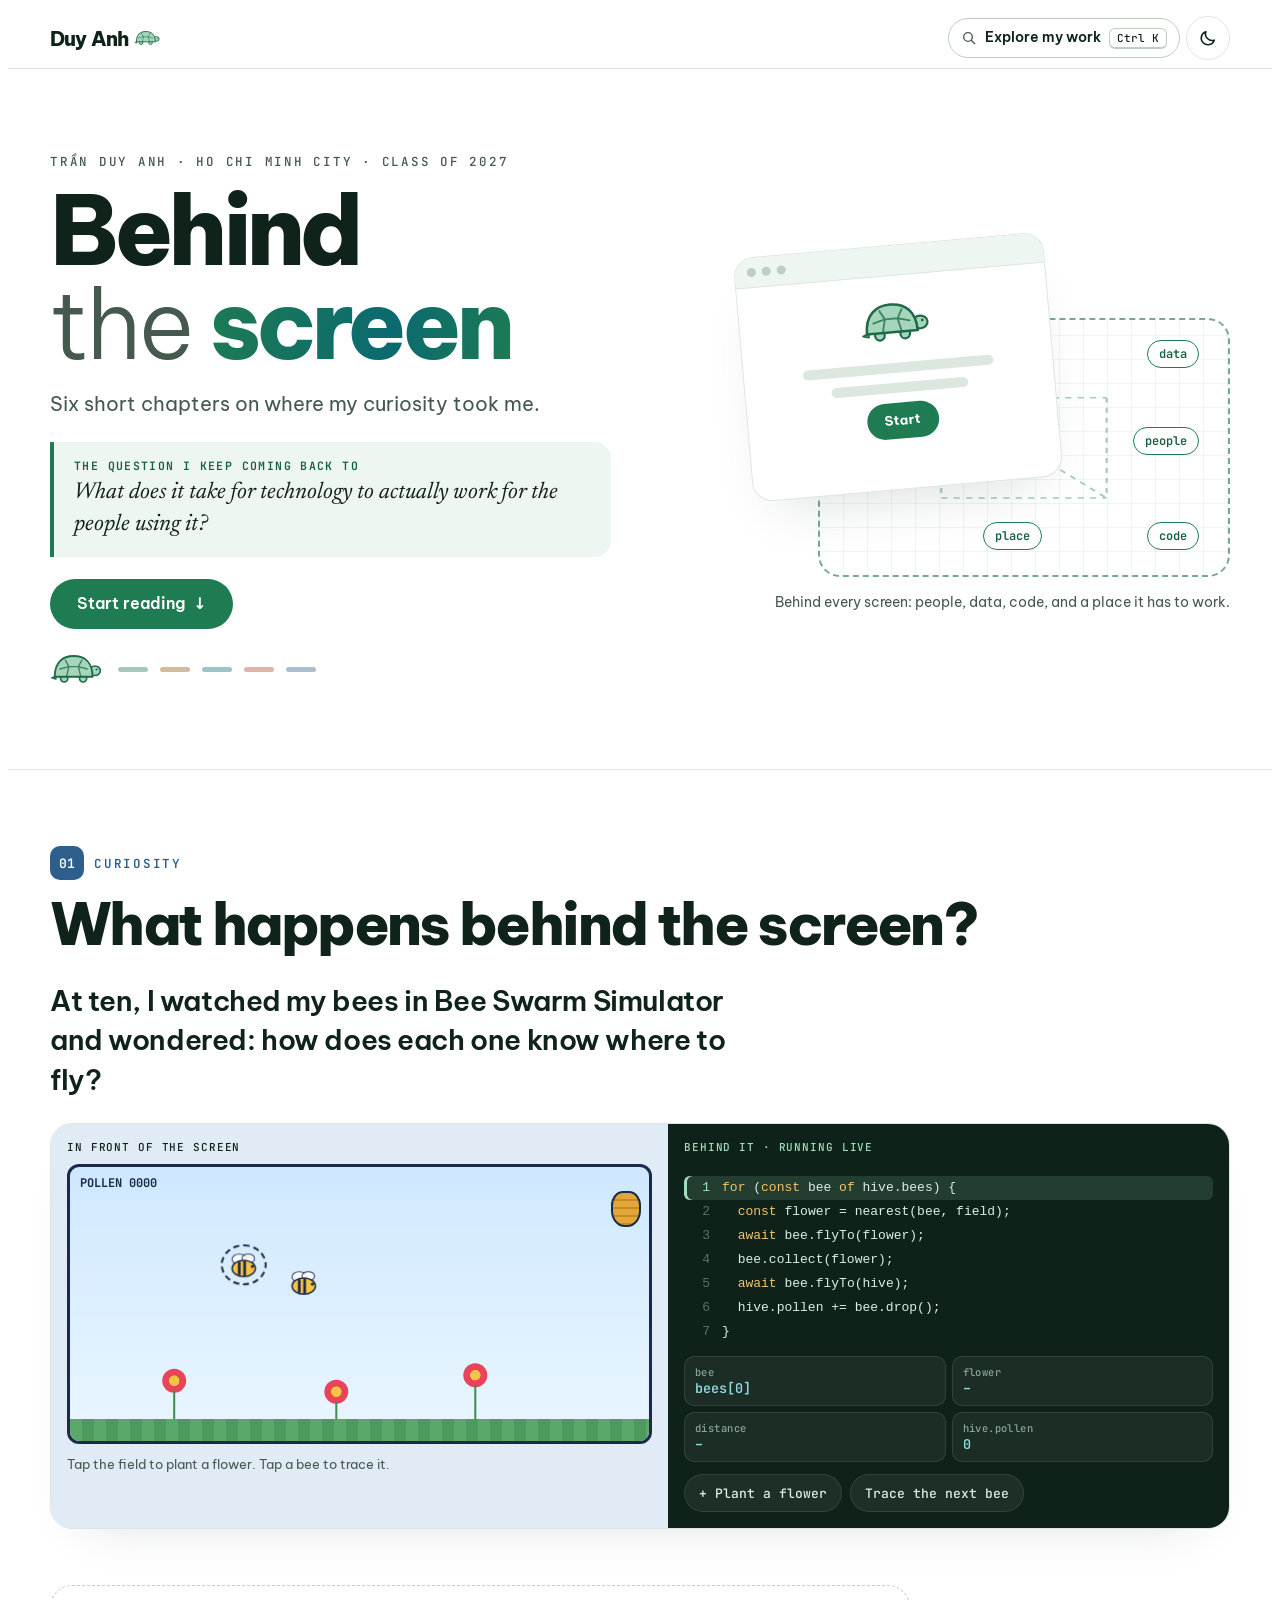
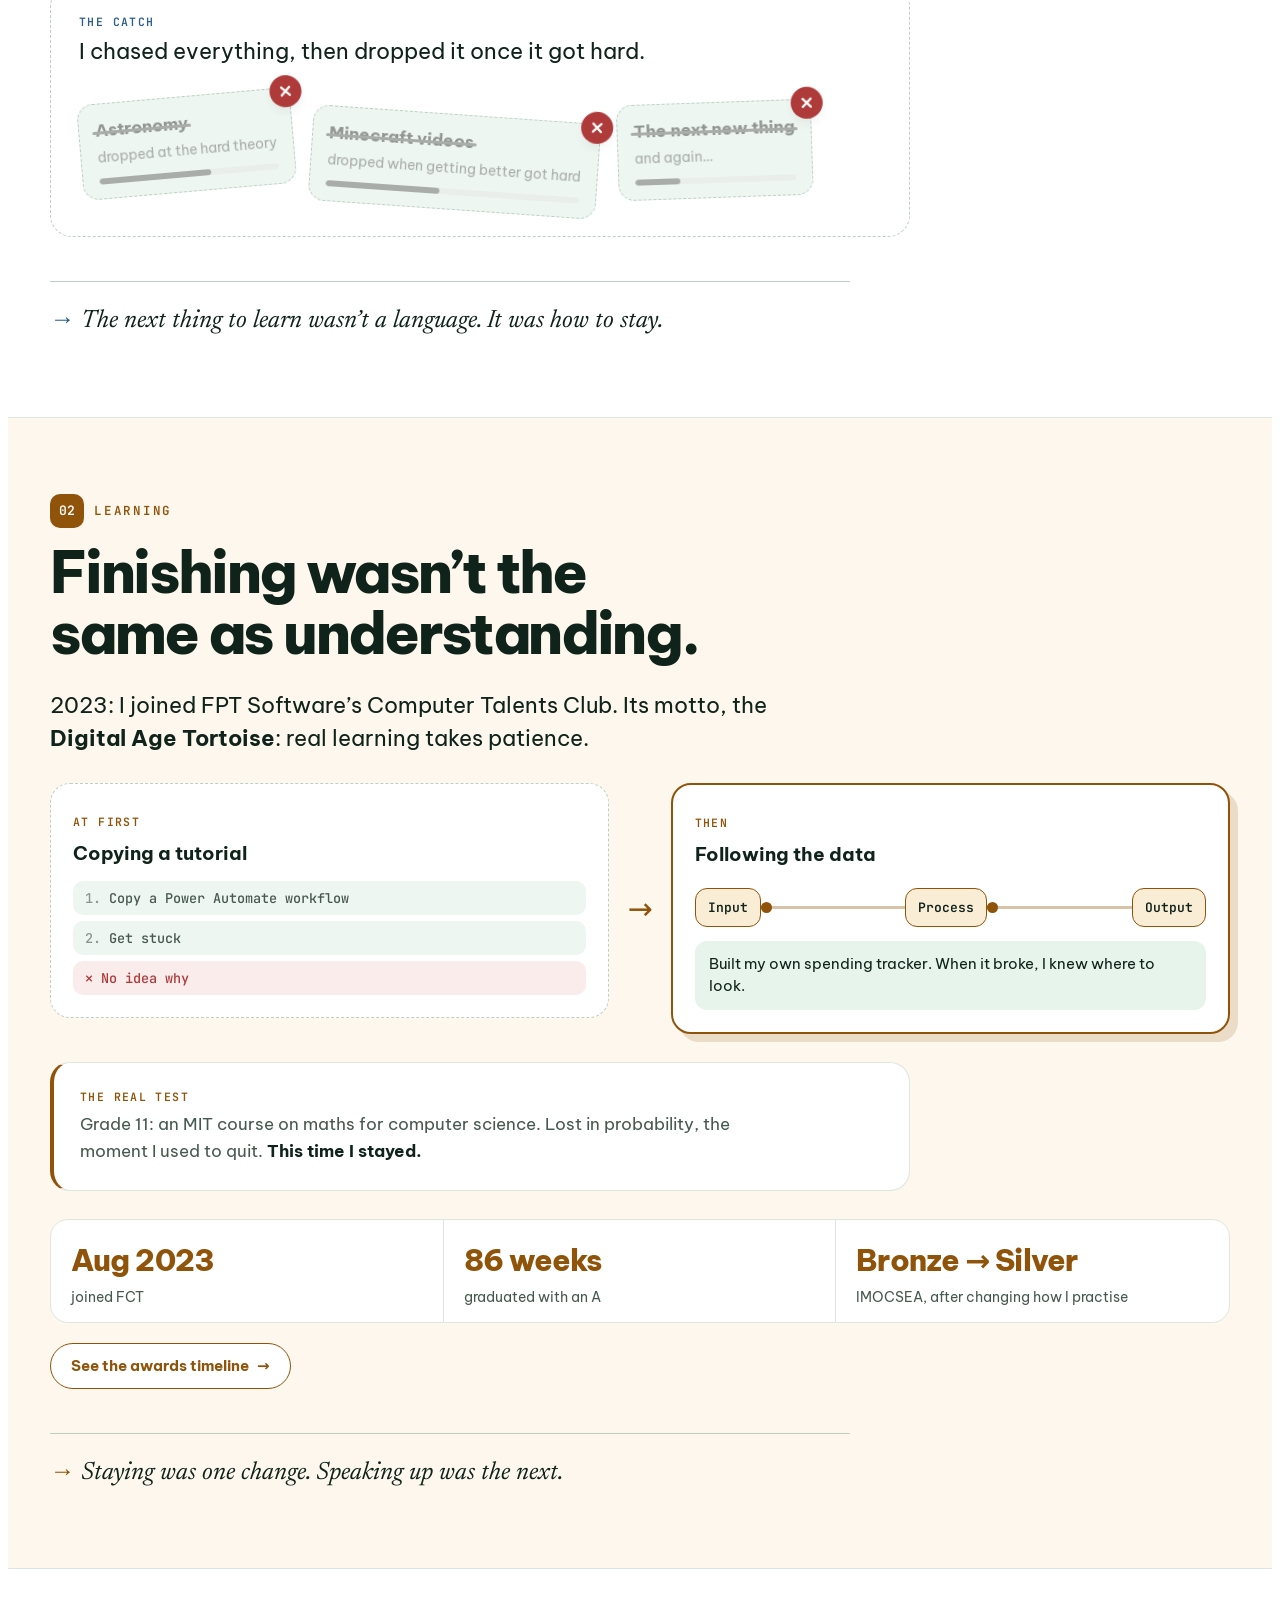
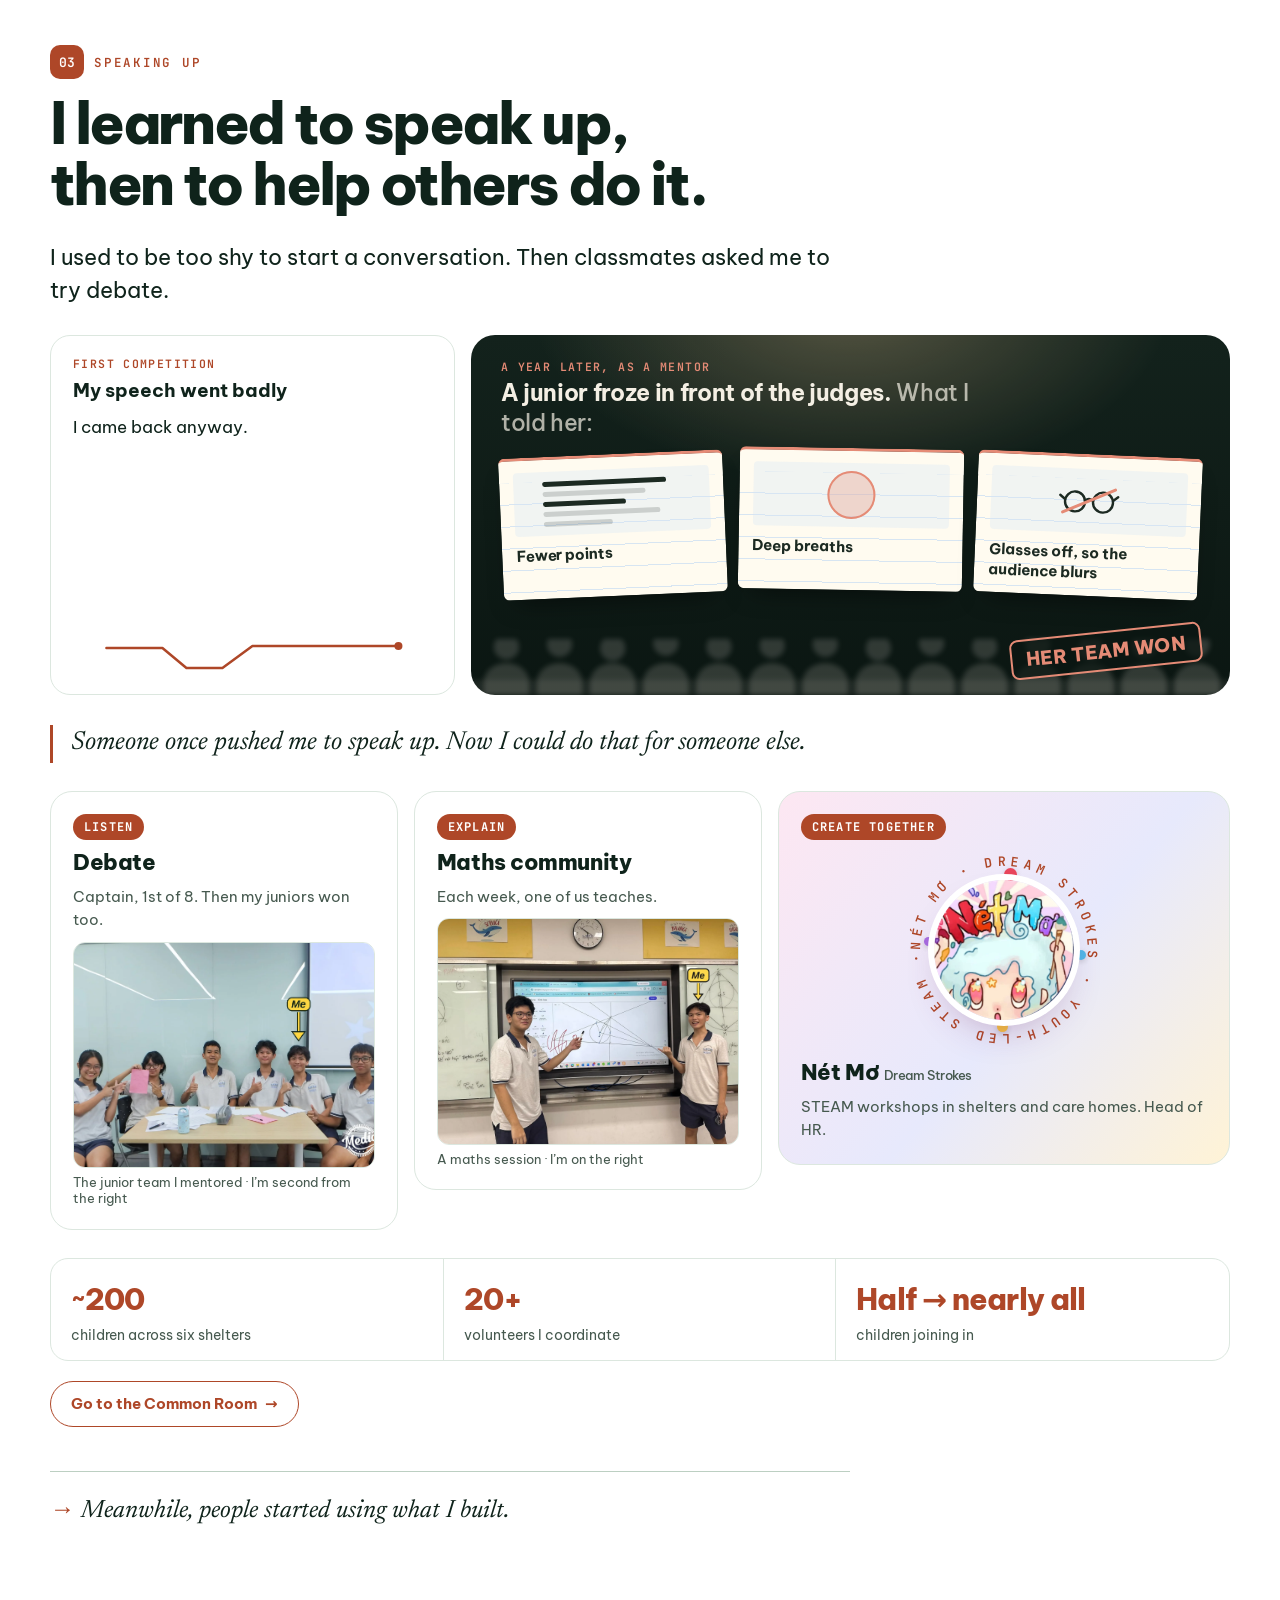
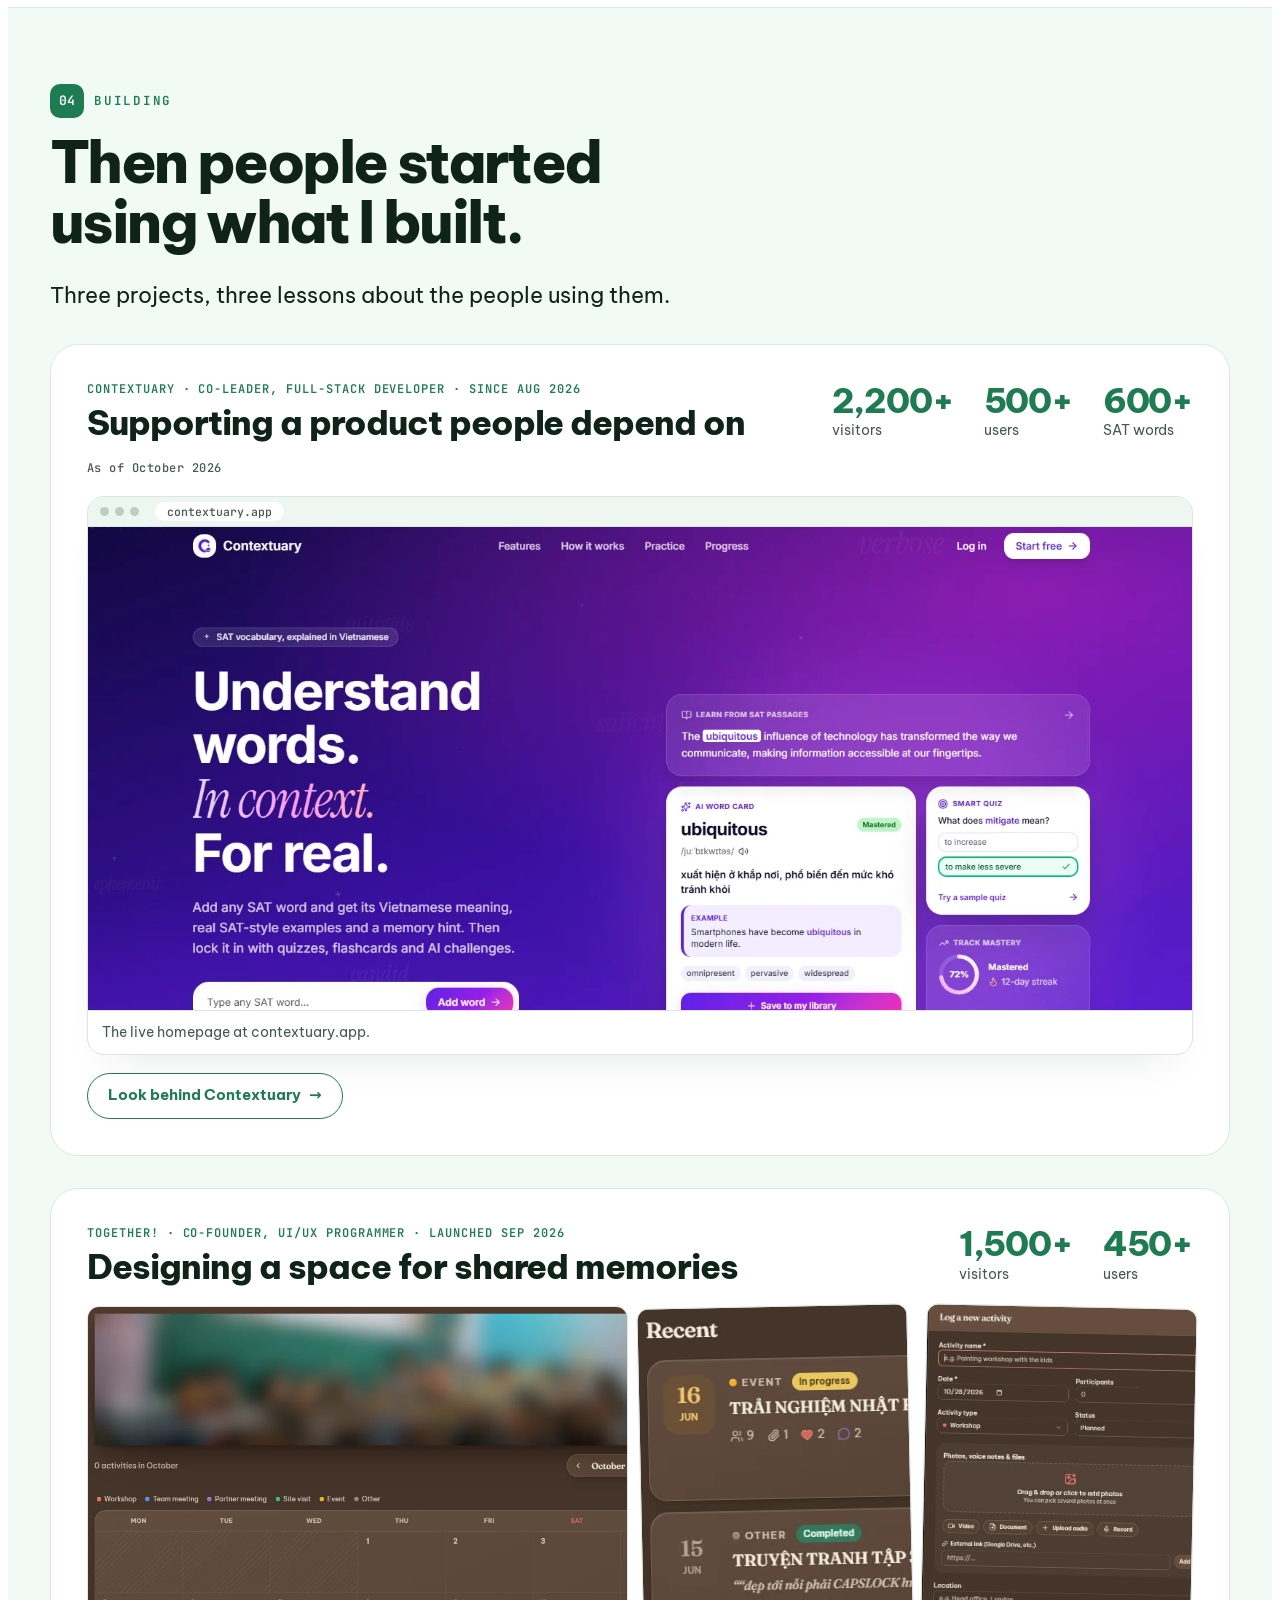
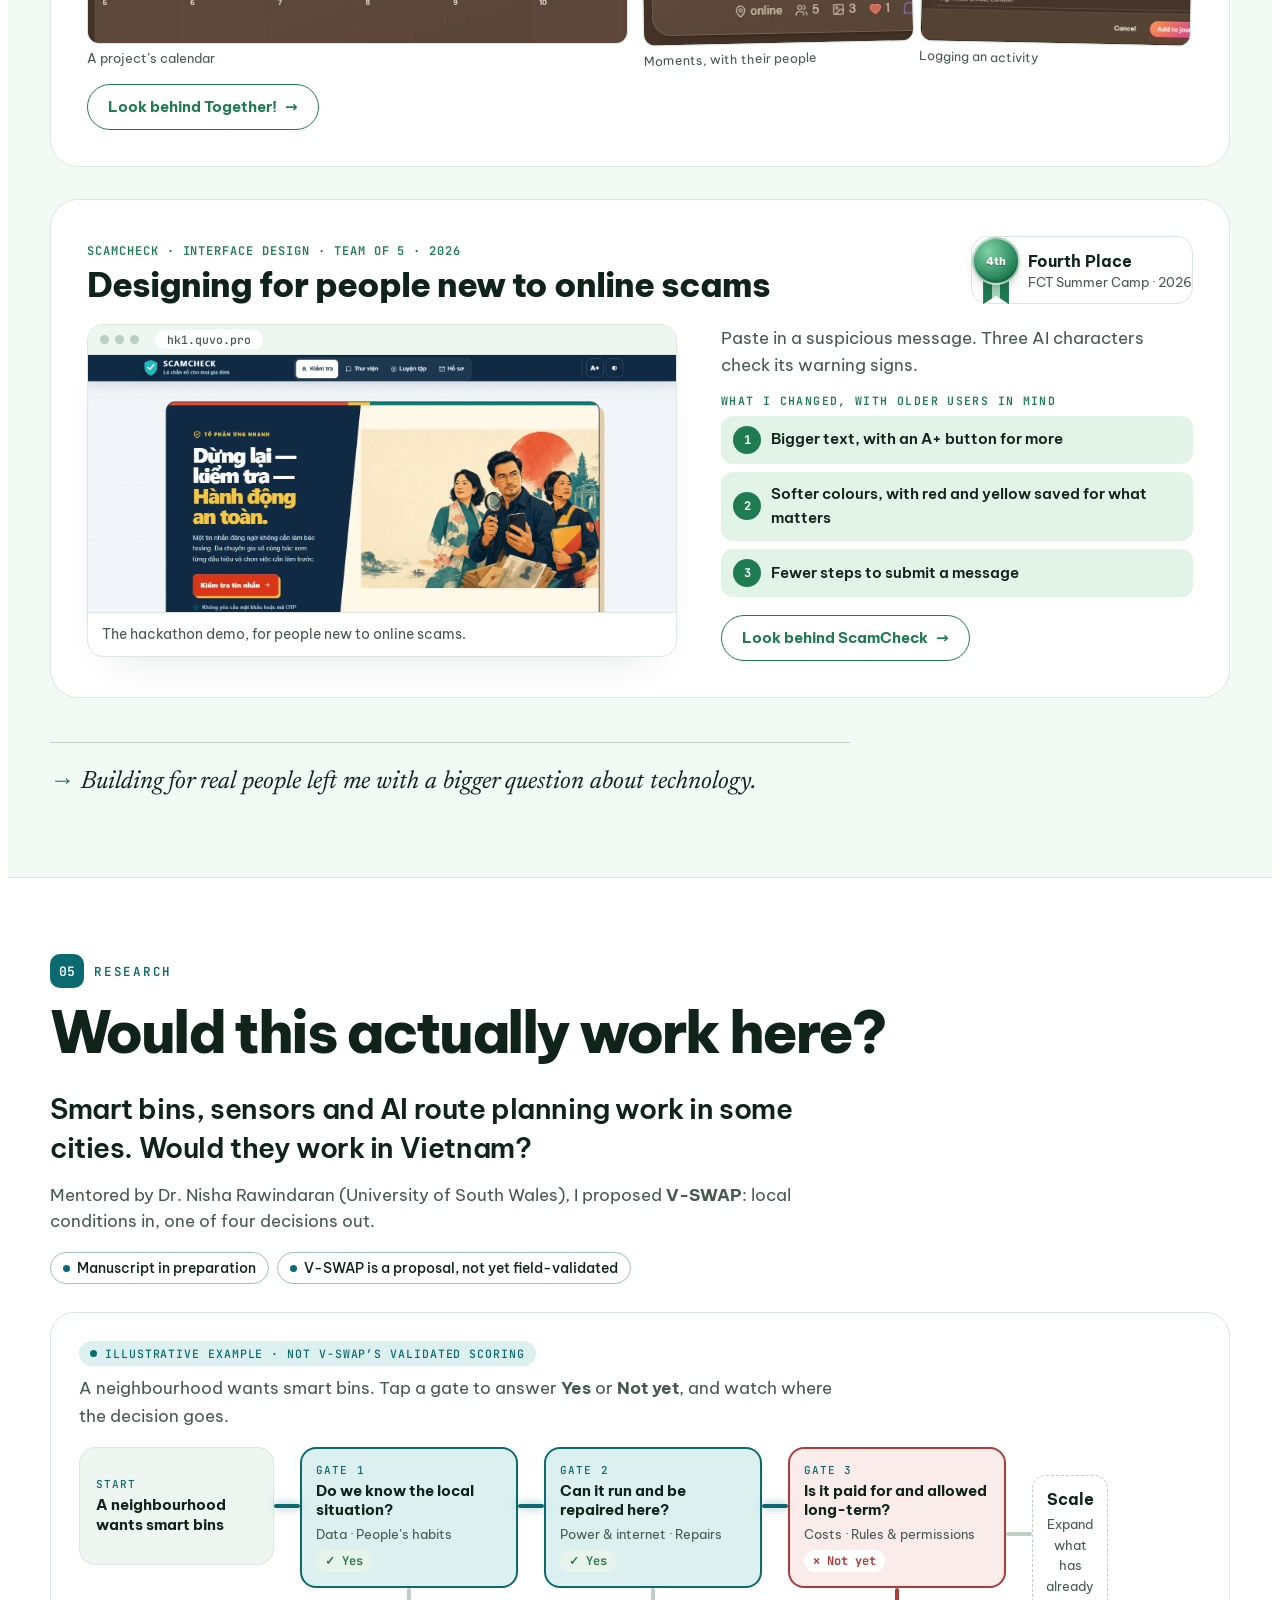
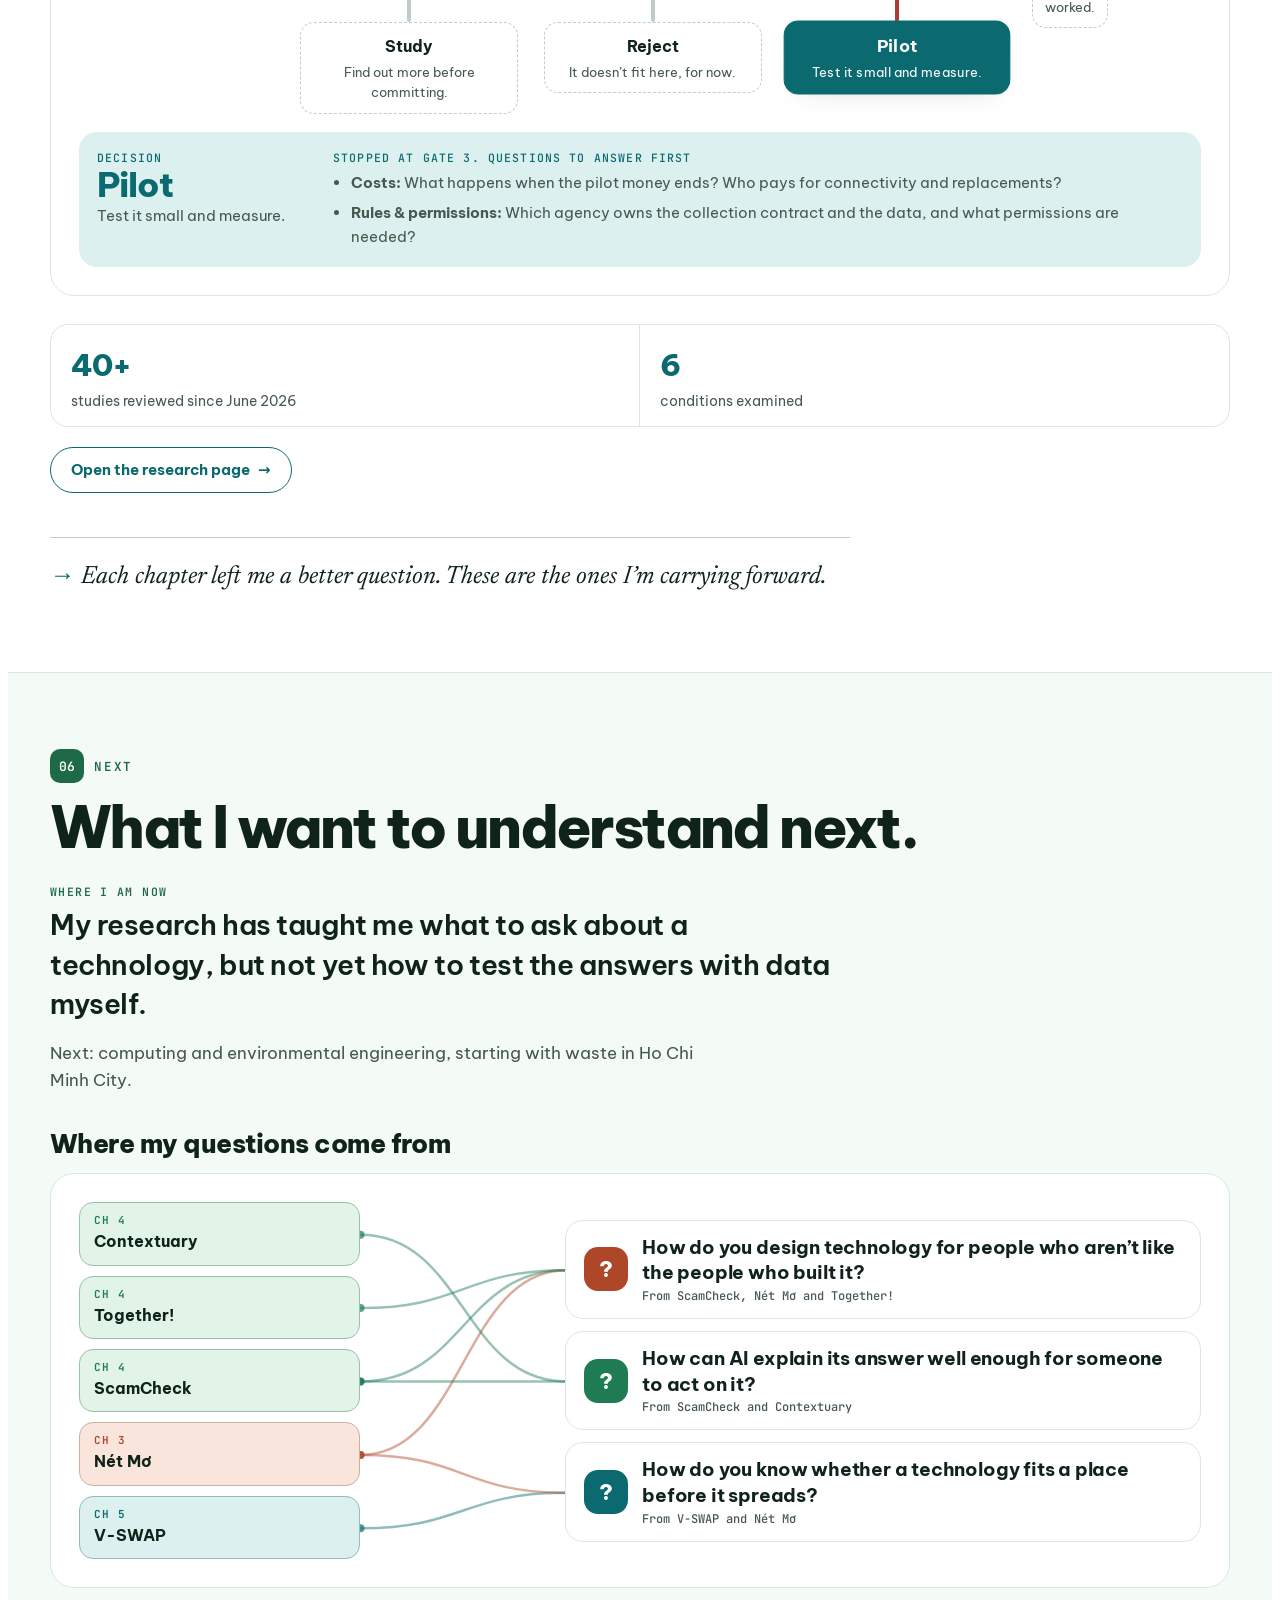
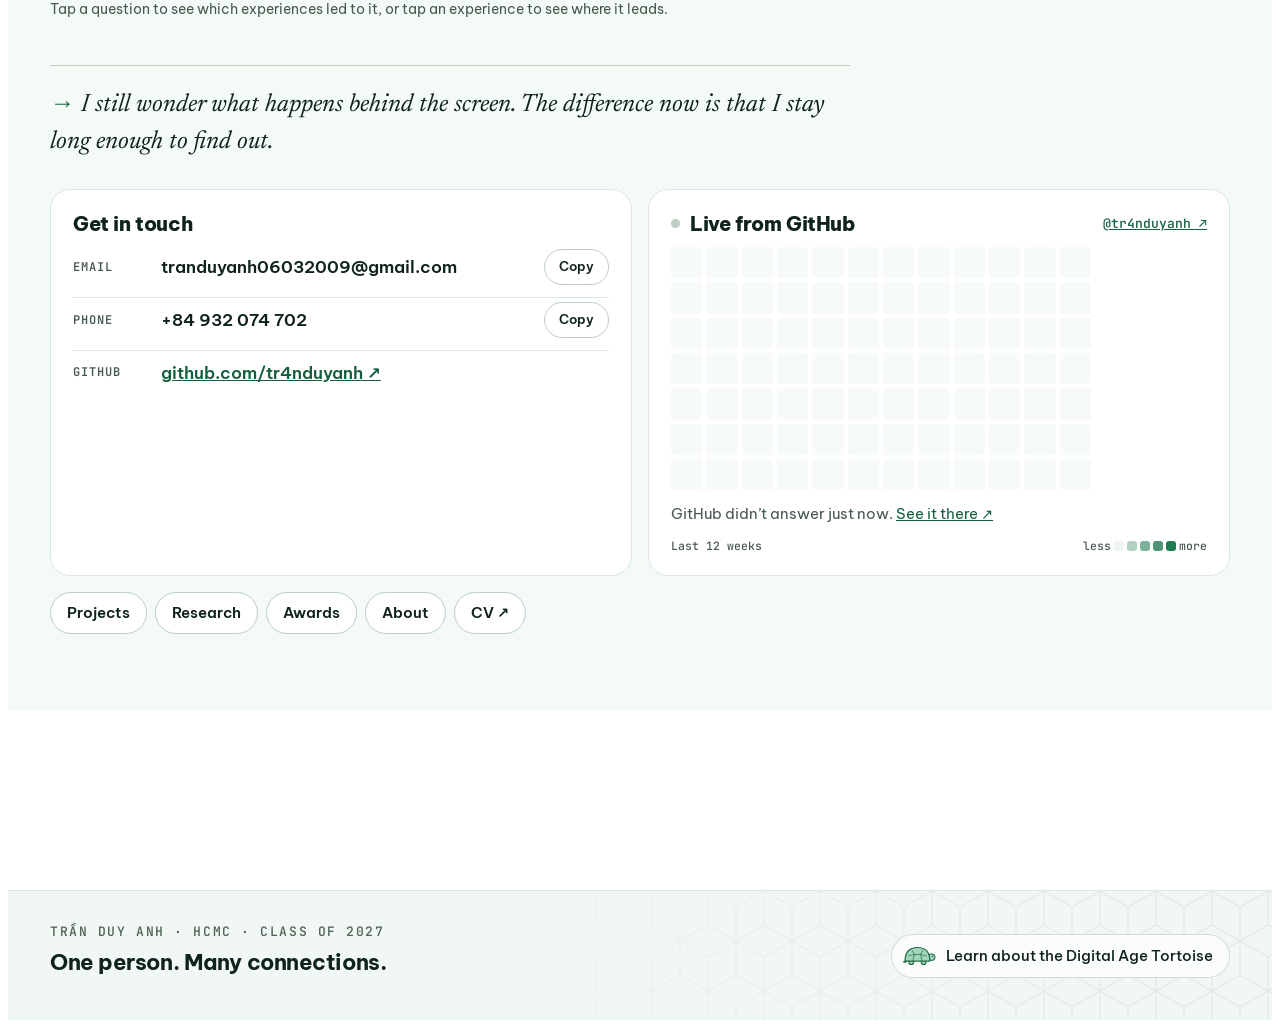
==== commit 572c1b06: "ScamCheck: for people new to online scams; format the site code with Prettier Co-Authored-By: Claude" ====
--- a/index.html
+++ b/index.html
@@ -1,136 +1,397 @@
 <!doctype html>
 <html lang="en">
-<head>
-<meta charset="utf-8">
-<meta name="viewport" content="width=device-width,initial-scale=1,viewport-fit=cover">
-<title>Trần Duy Anh · Behind the screen</title>
-<link rel="icon" href="data:image/svg+xml,%3Csvg xmlns='http://www.w3.org/2000/svg' viewBox='0 0 44 30'%3E%3Cg fill='%23A5D6BC' stroke='%231E6A47' stroke-linejoin='round'%3E%3Cellipse cx='38' cy='16.5' rx='4.6' ry='4' stroke-width='1.6'/%3E%3Crect x='9' y='19' width='6' height='7' rx='3' stroke-width='1.6'/%3E%3Crect x='25' y='19' width='6' height='7' rx='3' stroke-width='1.6'/%3E%3Cpath d='M4 21.5C4 9 11 4 20 4s16 5 16 17.5Z' stroke-width='1.8'/%3E%3C/g%3E%3Ccircle cx='39.4' cy='15.4' r='1' fill='%231E6A47'/%3E%3Cpath d='M14 21.5 16 13h8l2 8.5M16 13l-3-5.5M24 13l3-5.5' fill='none' stroke='%231E6A47' stroke-width='1.3'/%3E%3C/svg%3E">
-<meta name="robots" content="noindex, nofollow, noarchive">
-<meta name="description" content="Trần Duy Anh’s portfolio: six short chapters on what happens behind the screen.">
-<meta name="theme-color" content="#1E7B52">
-<meta property="og:type" content="website">
-<meta property="og:site_name" content="Trần Duy Anh">
-<meta property="og:title" content="Trần Duy Anh · Behind the screen">
-<meta property="og:description" content="Six short chapters on what happens behind the screen.">
-<meta property="og:url" content="https://tr4nduyanh.github.io/">
-<meta property="og:image" content="https://tr4nduyanh.github.io/img/og.jpg">
-<meta property="og:image:type" content="image/jpeg">
-<meta property="og:image:width" content="1200">
-<meta property="og:image:height" content="630">
-<meta property="og:image:alt" content="Behind the screen: Trần Duy Anh’s portfolio. A screen lifted to show the data, people, place and code behind it.">
-<meta name="twitter:card" content="summary_large_image">
-<meta name="twitter:title" content="Trần Duy Anh · Behind the screen">
-<meta name="twitter:description" content="Six short chapters on what happens behind the screen.">
-<meta name="twitter:image" content="https://tr4nduyanh.github.io/img/og.jpg">
-<link rel="preconnect" href="https://fonts.googleapis.com">
-<link rel="preconnect" href="https://fonts.gstatic.com" crossorigin>
-<link rel="stylesheet" href="https://fonts.googleapis.com/css2?family=Be+Vietnam+Pro:wght@300;400;500;600;700;800&family=JetBrains+Mono:wght@400;500&family=Newsreader:ital,opsz,wght@0,6..72,400;1,6..72,400&display=swap">
-<link rel="stylesheet" href="css/style.css?v=b69c703a">
-</head>
-<body>
-<svg width="0" height="0" style="position:absolute" aria-hidden="true" focusable="false">
-  <symbol id="turtle" viewBox="0 0 44 30">
-    <ellipse cx="38" cy="16.5" rx="4.6" ry="4" fill="var(--turtle)" stroke="var(--turtle-line)" stroke-width="1.4"/>
-    <circle cx="39.4" cy="15.4" r="0.9" fill="var(--turtle-line)"/>
-    <rect x="9" y="19" width="6" height="7" rx="3" fill="var(--turtle)" stroke="var(--turtle-line)" stroke-width="1.4"/>
-    <rect x="25" y="19" width="6" height="7" rx="3" fill="var(--turtle)" stroke="var(--turtle-line)" stroke-width="1.4"/>
-    <path d="M5 21 L1.5 22.5 L5 23.5 Z" fill="var(--turtle)" stroke="var(--turtle-line)" stroke-width="1.2" stroke-linejoin="round"/>
-    <path d="M4 21.5 C4 9 11 4 20 4 C29 4 36 9 36 21.5 Z" fill="var(--turtle)" stroke="var(--turtle-line)" stroke-width="1.6" stroke-linejoin="round"/>
-    <path d="M14 21.5 L16 13 L24 13 L26 21.5 M16 13 L13 7.5 M24 13 L27 7.5 M8.5 15 L16 13 M31.5 15 L24 13" fill="none" stroke="var(--turtle-line)" stroke-width="1.2" stroke-linejoin="round" stroke-linecap="round" opacity=".75"/>
-  </symbol>
-  <symbol id="i-sun" viewBox="0 0 24 24"><circle cx="12" cy="12" r="4.2" fill="none" stroke="currentColor" stroke-width="1.9"/><path d="M12 2.5v2.2M12 19.3v2.2M2.5 12h2.2M19.3 12h2.2M5.3 5.3l1.6 1.6M17.1 17.1l1.6 1.6M5.3 18.7l1.6-1.6M17.1 6.9l1.6-1.6" stroke="currentColor" stroke-width="1.9" stroke-linecap="round"/></symbol>
-  <symbol id="i-moon" viewBox="0 0 24 24"><path d="M19.5 14.6A8 8 0 0 1 9.4 4.5a8 8 0 1 0 10.1 10.1z" fill="none" stroke="currentColor" stroke-width="1.9" stroke-linejoin="round"/></symbol>
-  <symbol id="i-cmd" viewBox="0 0 24 24"><path d="M9 6.5A2.5 2.5 0 1 0 6.5 9H9V6.5zm0 0V17.5M9 9h6M9 15h6m0-8.5A2.5 2.5 0 1 1 17.5 9H15V6.5zm0 0v11m0 0A2.5 2.5 0 1 0 17.5 15H15v2.5zM9 17.5A2.5 2.5 0 1 1 6.5 15H9v2.5z" fill="none" stroke="currentColor" stroke-width="1.6"/></symbol>
-  <symbol id="i-term" viewBox="0 0 24 24"><rect x="3" y="4.5" width="18" height="15" rx="2.5" fill="none" stroke="currentColor" stroke-width="1.8"/><path d="M7 10l3 2.5L7 15M12.5 15.5H17" fill="none" stroke="currentColor" stroke-width="1.8" stroke-linecap="round" stroke-linejoin="round"/></symbol>
-  <symbol id="i-bolt" viewBox="0 0 24 24"><path d="M13 3L5 13.5h6L10 21l8-10.5h-6z" fill="none" stroke="currentColor" stroke-width="1.8" stroke-linejoin="round"/></symbol>
-  <symbol id="i-stack" viewBox="0 0 24 24"><rect x="4" y="7" width="13" height="13" rx="2.5" fill="none" stroke="currentColor" stroke-width="1.8"/><path d="M8 4h9.5A2.5 2.5 0 0 1 20 6.5V16" fill="none" stroke="currentColor" stroke-width="1.8" stroke-linecap="round"/></symbol>
-  <symbol id="i-book" viewBox="0 0 24 24"><path d="M12 6.5C10 5 7 4.5 4 5v13c3-.5 6 0 8 1.5 2-1.5 5-2 8-1.5V5c-3-.5-6 0-8 1.5zm0 0V19" fill="none" stroke="currentColor" stroke-width="1.8" stroke-linejoin="round"/></symbol>
-  <symbol id="i-target" viewBox="0 0 24 24"><circle cx="12" cy="12" r="8.5" fill="none" stroke="currentColor" stroke-width="1.8"/><circle cx="12" cy="12" r="4.5" fill="none" stroke="currentColor" stroke-width="1.8"/><circle cx="12" cy="12" r="1.3" fill="currentColor"/></symbol>
-  <symbol id="i-chart" viewBox="0 0 24 24"><path d="M4 20h16M7 16v-5M12 16V7M17 16v-8" fill="none" stroke="currentColor" stroke-width="1.9" stroke-linecap="round"/></symbol>
-  <symbol id="i-cal" viewBox="0 0 24 24"><rect x="3.5" y="5" width="17" height="15" rx="2.5" fill="none" stroke="currentColor" stroke-width="1.8"/><path d="M3.5 9.5h17M8 3v4M16 3v4" fill="none" stroke="currentColor" stroke-width="1.8" stroke-linecap="round"/></symbol>
-  <symbol id="i-spark" viewBox="0 0 24 24"><path d="M12 3l1.8 5.2L19 10l-5.2 1.8L12 17l-1.8-5.2L5 10l5.2-1.8zM18.5 15.5l.8 2.2 2.2.8-2.2.8-.8 2.2-.8-2.2-2.2-.8 2.2-.8z" fill="none" stroke="currentColor" stroke-width="1.6" stroke-linejoin="round"/></symbol>
-  <symbol id="i-camera" viewBox="0 0 24 24"><path d="M4 8.5A2 2 0 0 1 6 6.5h2l1.4-2h5.2l1.4 2h2a2 2 0 0 1 2 2V18a2 2 0 0 1-2 2H6a2 2 0 0 1-2-2z" fill="none" stroke="currentColor" stroke-width="1.8" stroke-linejoin="round"/><circle cx="12" cy="13" r="3.6" fill="none" stroke="currentColor" stroke-width="1.8"/></symbol>
-  <symbol id="i-play" viewBox="0 0 24 24"><path d="M8 5.5v13l10.5-6.5z" fill="currentColor"/></symbol>
-  <symbol id="i-search" viewBox="0 0 24 24"><circle cx="10.5" cy="10.5" r="6.5" fill="none" stroke="currentColor" stroke-width="2"/><path d="M15.5 15.5 L20.5 20.5" stroke="currentColor" stroke-width="2" stroke-linecap="round"/></symbol>
-  <symbol id="i-page" viewBox="0 0 24 24"><path d="M6 3h8l4 4v14H6z" fill="none" stroke="currentColor" stroke-width="1.8" stroke-linejoin="round"/><path d="M14 3v4h4" fill="none" stroke="currentColor" stroke-width="1.8"/></symbol>
-  <symbol id="i-globe" viewBox="0 0 24 24"><circle cx="12" cy="12" r="8.5" fill="none" stroke="currentColor" stroke-width="1.8"/><path d="M3.5 12h17M12 3.5c2.6 2.4 3.8 5.2 3.8 8.5s-1.2 6.1-3.8 8.5c-2.6-2.4-3.8-5.2-3.8-8.5s1.2-6.1 3.8-8.5z" fill="none" stroke="currentColor" stroke-width="1.6"/></symbol>
-  <symbol id="i-people" viewBox="0 0 24 24"><circle cx="9" cy="8.5" r="3.2" fill="none" stroke="currentColor" stroke-width="1.8"/><circle cx="16.5" cy="9.5" r="2.5" fill="none" stroke="currentColor" stroke-width="1.8"/><path d="M3.5 19c.6-3.4 2.8-5.2 5.5-5.2s4.9 1.8 5.5 5.2M15 14c2.6-.4 4.8 1.2 5.5 4.5" fill="none" stroke="currentColor" stroke-width="1.8" stroke-linecap="round"/></symbol>
-  <symbol id="i-trophy" viewBox="0 0 24 24"><path d="M7.5 4h9v5a4.5 4.5 0 0 1-9 0zM7.5 6H4.5a3 3 0 0 0 3 4M16.5 6h3a3 3 0 0 1-3 4M12 13.5V17M8.5 20h7M9.5 17h5" fill="none" stroke="currentColor" stroke-width="1.8" stroke-linecap="round" stroke-linejoin="round"/></symbol>
-  <symbol id="i-bulb" viewBox="0 0 24 24"><path d="M9 17.5h6M10 20.5h4M12 3.5a6 6 0 0 0-3.5 10.9c.4.3.5.8.5 1.3v.3h6v-.3c0-.5.2-1 .5-1.3A6 6 0 0 0 12 3.5z" fill="none" stroke="currentColor" stroke-width="1.8" stroke-linecap="round" stroke-linejoin="round"/></symbol>
-  <symbol id="i-room" viewBox="0 0 24 24"><path d="M4 10.5 12 4l8 6.5V20H4z" fill="none" stroke="currentColor" stroke-width="1.8" stroke-linejoin="round"/></symbol>
-</svg>
+  <head>
+    <meta charset="utf-8" />
+    <meta name="viewport" content="width=device-width,initial-scale=1,viewport-fit=cover" />
+    <title>Trần Duy Anh · Behind the screen</title>
+    <link
+      rel="icon"
+      href="data:image/svg+xml,%3Csvg xmlns='http://www.w3.org/2000/svg' viewBox='0 0 44 30'%3E%3Cg fill='%23A5D6BC' stroke='%231E6A47' stroke-linejoin='round'%3E%3Cellipse cx='38' cy='16.5' rx='4.6' ry='4' stroke-width='1.6'/%3E%3Crect x='9' y='19' width='6' height='7' rx='3' stroke-width='1.6'/%3E%3Crect x='25' y='19' width='6' height='7' rx='3' stroke-width='1.6'/%3E%3Cpath d='M4 21.5C4 9 11 4 20 4s16 5 16 17.5Z' stroke-width='1.8'/%3E%3C/g%3E%3Ccircle cx='39.4' cy='15.4' r='1' fill='%231E6A47'/%3E%3Cpath d='M14 21.5 16 13h8l2 8.5M16 13l-3-5.5M24 13l3-5.5' fill='none' stroke='%231E6A47' stroke-width='1.3'/%3E%3C/svg%3E"
+    />
+    <meta name="claude:viewport-fit-sides" content="cover" />
+    <meta name="robots" content="noindex, nofollow, noarchive" />
+    <meta
+      name="description"
+      content="Trần Duy Anh’s portfolio: six short chapters on what happens behind the screen."
+    />
+    <meta name="theme-color" content="#1E7B52" />
+    <meta property="og:type" content="website" />
+    <meta property="og:site_name" content="Trần Duy Anh" />
+    <meta property="og:title" content="Trần Duy Anh · Behind the screen" />
+    <meta property="og:description" content="Six short chapters on what happens behind the screen." />
+    <meta property="og:url" content="https://tr4nduyanh.github.io/" />
+    <meta property="og:image" content="https://tr4nduyanh.github.io/img/og.jpg" />
+    <meta property="og:image:type" content="image/jpeg" />
+    <meta property="og:image:width" content="1200" />
+    <meta property="og:image:height" content="630" />
+    <meta
+      property="og:image:alt"
+      content="Behind the screen: Trần Duy Anh’s portfolio. A screen lifted to show the data, people, place and code behind it."
+    />
+    <meta name="twitter:card" content="summary_large_image" />
+    <meta name="twitter:title" content="Trần Duy Anh · Behind the screen" />
+    <meta name="twitter:description" content="Six short chapters on what happens behind the screen." />
+    <meta name="twitter:image" content="https://tr4nduyanh.github.io/img/og.jpg" />
+    <link rel="preconnect" href="https://fonts.googleapis.com" />
+    <link rel="preconnect" href="https://fonts.gstatic.com" crossorigin />
+    <link
+      rel="stylesheet"
+      href="https://fonts.googleapis.com/css2?family=Be+Vietnam+Pro:wght@300;400;500;600;700;800&family=JetBrains+Mono:wght@400;500&family=Newsreader:ital,opsz,wght@0,6..72,400;1,6..72,400&display=swap"
+    />
+    <link rel="stylesheet" href="css/style.css?v=bacd4b82" />
+  </head>
+  <body>
+    <svg width="0" height="0" style="position: absolute" aria-hidden="true" focusable="false">
+      <symbol id="turtle" viewBox="0 0 44 30">
+        <ellipse
+          cx="38"
+          cy="16.5"
+          rx="4.6"
+          ry="4"
+          fill="var(--turtle)"
+          stroke="var(--turtle-line)"
+          stroke-width="1.4"
+        />
+        <circle cx="39.4" cy="15.4" r="0.9" fill="var(--turtle-line)" />
+        <rect
+          x="9"
+          y="19"
+          width="6"
+          height="7"
+          rx="3"
+          fill="var(--turtle)"
+          stroke="var(--turtle-line)"
+          stroke-width="1.4"
+        />
+        <rect
+          x="25"
+          y="19"
+          width="6"
+          height="7"
+          rx="3"
+          fill="var(--turtle)"
+          stroke="var(--turtle-line)"
+          stroke-width="1.4"
+        />
+        <path
+          d="M5 21 L1.5 22.5 L5 23.5 Z"
+          fill="var(--turtle)"
+          stroke="var(--turtle-line)"
+          stroke-width="1.2"
+          stroke-linejoin="round"
+        />
+        <path
+          d="M4 21.5 C4 9 11 4 20 4 C29 4 36 9 36 21.5 Z"
+          fill="var(--turtle)"
+          stroke="var(--turtle-line)"
+          stroke-width="1.6"
+          stroke-linejoin="round"
+        />
+        <path
+          d="M14 21.5 L16 13 L24 13 L26 21.5 M16 13 L13 7.5 M24 13 L27 7.5 M8.5 15 L16 13 M31.5 15 L24 13"
+          fill="none"
+          stroke="var(--turtle-line)"
+          stroke-width="1.2"
+          stroke-linejoin="round"
+          stroke-linecap="round"
+          opacity=".75"
+        />
+      </symbol>
+      <symbol id="i-sun" viewBox="0 0 24 24">
+        <circle cx="12" cy="12" r="4.2" fill="none" stroke="currentColor" stroke-width="1.9" />
+        <path
+          d="M12 2.5v2.2M12 19.3v2.2M2.5 12h2.2M19.3 12h2.2M5.3 5.3l1.6 1.6M17.1 17.1l1.6 1.6M5.3 18.7l1.6-1.6M17.1 6.9l1.6-1.6"
+          stroke="currentColor"
+          stroke-width="1.9"
+          stroke-linecap="round"
+        />
+      </symbol>
+      <symbol id="i-moon" viewBox="0 0 24 24">
+        <path
+          d="M19.5 14.6A8 8 0 0 1 9.4 4.5a8 8 0 1 0 10.1 10.1z"
+          fill="none"
+          stroke="currentColor"
+          stroke-width="1.9"
+          stroke-linejoin="round"
+        />
+      </symbol>
+      <symbol id="i-cmd" viewBox="0 0 24 24">
+        <path
+          d="M9 6.5A2.5 2.5 0 1 0 6.5 9H9V6.5zm0 0V17.5M9 9h6M9 15h6m0-8.5A2.5 2.5 0 1 1 17.5 9H15V6.5zm0 0v11m0 0A2.5 2.5 0 1 0 17.5 15H15v2.5zM9 17.5A2.5 2.5 0 1 1 6.5 15H9v2.5z"
+          fill="none"
+          stroke="currentColor"
+          stroke-width="1.6"
+        />
+      </symbol>
+      <symbol id="i-term" viewBox="0 0 24 24">
+        <rect x="3" y="4.5" width="18" height="15" rx="2.5" fill="none" stroke="currentColor" stroke-width="1.8" />
+        <path
+          d="M7 10l3 2.5L7 15M12.5 15.5H17"
+          fill="none"
+          stroke="currentColor"
+          stroke-width="1.8"
+          stroke-linecap="round"
+          stroke-linejoin="round"
+        />
+      </symbol>
+      <symbol id="i-bolt" viewBox="0 0 24 24">
+        <path
+          d="M13 3L5 13.5h6L10 21l8-10.5h-6z"
+          fill="none"
+          stroke="currentColor"
+          stroke-width="1.8"
+          stroke-linejoin="round"
+        />
+      </symbol>
+      <symbol id="i-stack" viewBox="0 0 24 24">
+        <rect x="4" y="7" width="13" height="13" rx="2.5" fill="none" stroke="currentColor" stroke-width="1.8" />
+        <path
+          d="M8 4h9.5A2.5 2.5 0 0 1 20 6.5V16"
+          fill="none"
+          stroke="currentColor"
+          stroke-width="1.8"
+          stroke-linecap="round"
+        />
+      </symbol>
+      <symbol id="i-book" viewBox="0 0 24 24">
+        <path
+          d="M12 6.5C10 5 7 4.5 4 5v13c3-.5 6 0 8 1.5 2-1.5 5-2 8-1.5V5c-3-.5-6 0-8 1.5zm0 0V19"
+          fill="none"
+          stroke="currentColor"
+          stroke-width="1.8"
+          stroke-linejoin="round"
+        />
+      </symbol>
+      <symbol id="i-target" viewBox="0 0 24 24">
+        <circle cx="12" cy="12" r="8.5" fill="none" stroke="currentColor" stroke-width="1.8" />
+        <circle cx="12" cy="12" r="4.5" fill="none" stroke="currentColor" stroke-width="1.8" />
+        <circle cx="12" cy="12" r="1.3" fill="currentColor" />
+      </symbol>
+      <symbol id="i-chart" viewBox="0 0 24 24">
+        <path
+          d="M4 20h16M7 16v-5M12 16V7M17 16v-8"
+          fill="none"
+          stroke="currentColor"
+          stroke-width="1.9"
+          stroke-linecap="round"
+        />
+      </symbol>
+      <symbol id="i-cal" viewBox="0 0 24 24">
+        <rect x="3.5" y="5" width="17" height="15" rx="2.5" fill="none" stroke="currentColor" stroke-width="1.8" />
+        <path
+          d="M3.5 9.5h17M8 3v4M16 3v4"
+          fill="none"
+          stroke="currentColor"
+          stroke-width="1.8"
+          stroke-linecap="round"
+        />
+      </symbol>
+      <symbol id="i-spark" viewBox="0 0 24 24">
+        <path
+          d="M12 3l1.8 5.2L19 10l-5.2 1.8L12 17l-1.8-5.2L5 10l5.2-1.8zM18.5 15.5l.8 2.2 2.2.8-2.2.8-.8 2.2-.8-2.2-2.2-.8 2.2-.8z"
+          fill="none"
+          stroke="currentColor"
+          stroke-width="1.6"
+          stroke-linejoin="round"
+        />
+      </symbol>
+      <symbol id="i-camera" viewBox="0 0 24 24">
+        <path
+          d="M4 8.5A2 2 0 0 1 6 6.5h2l1.4-2h5.2l1.4 2h2a2 2 0 0 1 2 2V18a2 2 0 0 1-2 2H6a2 2 0 0 1-2-2z"
+          fill="none"
+          stroke="currentColor"
+          stroke-width="1.8"
+          stroke-linejoin="round"
+        />
+        <circle cx="12" cy="13" r="3.6" fill="none" stroke="currentColor" stroke-width="1.8" />
+      </symbol>
+      <symbol id="i-play" viewBox="0 0 24 24"><path d="M8 5.5v13l10.5-6.5z" fill="currentColor" /></symbol>
+      <symbol id="i-search" viewBox="0 0 24 24">
+        <circle cx="10.5" cy="10.5" r="6.5" fill="none" stroke="currentColor" stroke-width="2" />
+        <path d="M15.5 15.5 L20.5 20.5" stroke="currentColor" stroke-width="2" stroke-linecap="round" />
+      </symbol>
+      <symbol id="i-page" viewBox="0 0 24 24">
+        <path d="M6 3h8l4 4v14H6z" fill="none" stroke="currentColor" stroke-width="1.8" stroke-linejoin="round" />
+        <path d="M14 3v4h4" fill="none" stroke="currentColor" stroke-width="1.8" />
+      </symbol>
+      <symbol id="i-globe" viewBox="0 0 24 24">
+        <circle cx="12" cy="12" r="8.5" fill="none" stroke="currentColor" stroke-width="1.8" />
+        <path
+          d="M3.5 12h17M12 3.5c2.6 2.4 3.8 5.2 3.8 8.5s-1.2 6.1-3.8 8.5c-2.6-2.4-3.8-5.2-3.8-8.5s1.2-6.1 3.8-8.5z"
+          fill="none"
+          stroke="currentColor"
+          stroke-width="1.6"
+        />
+      </symbol>
+      <symbol id="i-people" viewBox="0 0 24 24">
+        <circle cx="9" cy="8.5" r="3.2" fill="none" stroke="currentColor" stroke-width="1.8" />
+        <circle cx="16.5" cy="9.5" r="2.5" fill="none" stroke="currentColor" stroke-width="1.8" />
+        <path
+          d="M3.5 19c.6-3.4 2.8-5.2 5.5-5.2s4.9 1.8 5.5 5.2M15 14c2.6-.4 4.8 1.2 5.5 4.5"
+          fill="none"
+          stroke="currentColor"
+          stroke-width="1.8"
+          stroke-linecap="round"
+        />
+      </symbol>
+      <symbol id="i-trophy" viewBox="0 0 24 24">
+        <path
+          d="M7.5 4h9v5a4.5 4.5 0 0 1-9 0zM7.5 6H4.5a3 3 0 0 0 3 4M16.5 6h3a3 3 0 0 1-3 4M12 13.5V17M8.5 20h7M9.5 17h5"
+          fill="none"
+          stroke="currentColor"
+          stroke-width="1.8"
+          stroke-linecap="round"
+          stroke-linejoin="round"
+        />
+      </symbol>
+      <symbol id="i-bulb" viewBox="0 0 24 24">
+        <path
+          d="M9 17.5h6M10 20.5h4M12 3.5a6 6 0 0 0-3.5 10.9c.4.3.5.8.5 1.3v.3h6v-.3c0-.5.2-1 .5-1.3A6 6 0 0 0 12 3.5z"
+          fill="none"
+          stroke="currentColor"
+          stroke-width="1.8"
+          stroke-linecap="round"
+          stroke-linejoin="round"
+        />
+      </symbol>
+      <symbol id="i-room" viewBox="0 0 24 24">
+        <path
+          d="M4 10.5 12 4l8 6.5V20H4z"
+          fill="none"
+          stroke="currentColor"
+          stroke-width="1.8"
+          stroke-linejoin="round"
+        />
+      </symbol>
+    </svg>
 
-<a class="skip" href="#main" id="skip">Skip to content</a>
-<div id="top"></div>
-<main id="main" tabindex="-1"></main>
-<footer class="foot">
-  <div class="wrap">
-    <div>
-      <p class="foot-id">TRẦN DUY ANH · HCMC · CLASS OF 2027</p>
-      <p class="foot-line">One person. Many connections.</p>
-      <p class="egg-count" id="egg-count"></p>
+    <a class="skip" href="#main" id="skip">Skip to content</a>
+    <div id="top"></div>
+    <main id="main" tabindex="-1"></main>
+    <footer class="foot">
+      <div class="wrap">
+        <div>
+          <p class="foot-id">TRẦN DUY ANH · HCMC · CLASS OF 2027</p>
+          <p class="foot-line">One person. Many connections.</p>
+          <p class="egg-count" id="egg-count"></p>
+        </div>
+        <div class="foot-side">
+          <button type="button" class="turtle-btn" data-tortoise>
+            <svg aria-hidden="true"><use href="#turtle" /></svg>Learn about the Digital Age Tortoise
+          </button>
+        </div>
+      </div>
+    </footer>
+    <div id="toast" class="toast" role="status" aria-live="polite"></div>
+    <div class="curtain" id="curtain" aria-hidden="true" hidden>
+      <div class="cur-move">
+        <div class="cur-panel">
+          <div class="cur-mid">
+            <svg class="cur-ic"><use href="#i-moon" /></svg><span class="cur-say">Lights off</span>
+          </div>
+        </div>
+      </div>
     </div>
-    <div class="foot-side">
-      <button type="button" class="turtle-btn" data-tortoise><svg aria-hidden="true"><use href="#turtle"/></svg>Learn about the Digital Age Tortoise</button>
-    </div>
-  </div>
-</footer>
-<div id="toast" class="toast" role="status" aria-live="polite"></div>
-<div class="curtain" id="curtain" aria-hidden="true" hidden>
-  <div class="cur-move">
-    <div class="cur-panel"><div class="cur-mid"><svg class="cur-ic"><use href="#i-moon"/></svg><span class="cur-say">Lights off</span></div></div>
-  </div>
-</div>
 
-<dialog id="tortoise" aria-labelledby="tort-h">
-  <div class="dlg">
-    <svg class="big" aria-hidden="true"><use href="#turtle"/></svg>
-    <h2 id="tort-h">The Digital Age Tortoise</h2>
-    <p>The Digital Age Tortoise is the philosophy of FPT Software’s Computer Talents Club. Everything online moves fast; the tortoise is a reminder that understanding usually doesn’t. It stands for four habits I try to keep.</p>
-    <ul>
-      <li><b>Patience</b><span>Staying with a hard problem before looking at someone else’s method.</span></li>
-      <li><b>Independent reasoning</b><span>Attempting a problem on my own first, the change that shaped my IMOCSEA preparation.</span></li>
-      <li><b>Reflection</b><span>Recording approaches that failed and comparing strategies after trying.</span></li>
-      <li><b>Steady improvement</b><span>National Round Bronze, then International Round Silver.</span></li>
-    </ul>
-    <p style="font-size:14px;color:var(--ink-2)">Psst: the turtle on the homepage is shy, the five dots like attention, a few searches lead somewhere unexpected (try a name), and the keyboard hides one more.</p>
-    <button type="button" class="btn btn-line btn-sm" data-close>Close</button>
-  </div>
-</dialog>
+    <dialog id="tortoise" aria-labelledby="tort-h">
+      <div class="dlg">
+        <svg class="big" aria-hidden="true"><use href="#turtle" /></svg>
+        <h2 id="tort-h">The Digital Age Tortoise</h2>
+        <p>
+          The Digital Age Tortoise is the philosophy of FPT Software’s Computer Talents Club. Everything online moves
+          fast; the tortoise is a reminder that understanding usually doesn’t. It stands for four habits I try to keep.
+        </p>
+        <ul>
+          <li><b>Patience</b><span>Staying with a hard problem before looking at someone else’s method.</span></li>
+          <li>
+            <b>Independent reasoning</b
+            ><span>Attempting a problem on my own first, the change that shaped my IMOCSEA preparation.</span>
+          </li>
+          <li><b>Reflection</b><span>Recording approaches that failed and comparing strategies after trying.</span></li>
+          <li><b>Steady improvement</b><span>National Round Bronze, then International Round Silver.</span></li>
+        </ul>
+        <p style="font-size: 14px; color: var(--ink-2)">
+          Psst: the turtle on the homepage is shy, the five dots like attention, a few searches lead somewhere
+          unexpected (try a name), and the keyboard hides one more.
+        </p>
+        <button type="button" class="btn btn-line btn-sm" data-close>Close</button>
+      </div>
+    </dialog>
 
-<dialog id="drawer" class="drawer" aria-labelledby="dr-h">
-  <div class="dr"><div class="dr-top"><p class="dr-k" id="dr-k"></p><button type="button" class="btn btn-line btn-sm" data-dr-close>Back to the story ✕</button></div>
-  <h2 id="dr-h"></h2><div class="dr-body" id="dr-body"></div></div>
-</dialog>
-<dialog id="cmdk" aria-label="Command menu">
-  <div class="ck">
-    <div class="ck-top"><svg aria-hidden="true"><use href="#i-search"/></svg><label class="vh" for="ck-input">Type a command or search</label>
-      <input id="ck-input" type="text" placeholder="Jump to a project, place or action…" autocomplete="off" spellcheck="false" role="combobox" aria-expanded="true" aria-controls="ck-list" aria-autocomplete="list"></div>
-    <ul class="ck-list" id="ck-list" role="listbox" aria-label="Commands"></ul>
-    <div class="ck-foot"><span><kbd>↑</kbd> <kbd>↓</kbd> move</span><span><kbd>Enter</kbd> open</span><span><kbd>Esc</kbd> close</span></div>
-  </div>
-</dialog>
-<dialog id="keys" aria-labelledby="keys-h">
-  <div class="keys-in"><h2 id="keys-h">Keyboard shortcuts</h2>
-    <dl>
-      <dt><kbd class="mod-k">Ctrl</kbd> <kbd>K</kbd></dt><dd>Open the command menu</dd>
-      <dt><kbd>/</kbd></dt><dd>Jump to the search box</dd>
-      <dt><kbd>←</kbd> <kbd>→</kbd></dt><dd>Previous or next stop on the tour</dd>
-      <dt><kbd>?</kbd></dt><dd>Show these shortcuts</dd>
-      <dt><kbd>Esc</kbd></dt><dd>Close any panel</dd>
-    </dl>
-    <p style="font-size:13.5px;color:var(--ink-2)">One more key opens something hidden. It’s the one next to <kbd>1</kbd>.</p>
-    <button type="button" class="btn btn-line btn-sm" data-keys-close>Close</button>
-  </div>
-</dialog>
-<dialog id="term" aria-label="Terminal">
-  <div class="term-bar" aria-hidden="false"><i></i><i></i><i></i><span>duyanh@search: ~</span><button type="button" data-term-close>exit</button></div>
-  <div class="term-body" id="term-body">
-    <div class="term-out" id="term-out" role="log" aria-live="polite"></div>
-    <form class="term-line" id="term-form"><label for="term-input">duyanh@search:~$</label><input id="term-input" type="text" autocomplete="off" autocapitalize="off" spellcheck="false" aria-describedby="term-out"></form>
-  </div>
-</dialog>
-<dialog id="hatch" aria-labelledby="hatch-h"><div class="hatch-in" id="hatch-in"></div></dialog>
-<script src="js/app.js?v=bc3723a3"></script>
-</body>
+    <dialog id="drawer" class="drawer" aria-labelledby="dr-h">
+      <div class="dr">
+        <div class="dr-top">
+          <p class="dr-k" id="dr-k"></p>
+          <button type="button" class="btn btn-line btn-sm" data-dr-close>Back to the story ✕</button>
+        </div>
+        <h2 id="dr-h"></h2>
+        <div class="dr-body" id="dr-body"></div>
+      </div>
+    </dialog>
+    <dialog id="cmdk" aria-label="Command menu">
+      <div class="ck">
+        <div class="ck-top">
+          <svg aria-hidden="true"><use href="#i-search" /></svg
+          ><label class="vh" for="ck-input">Type a command or search</label>
+          <input
+            id="ck-input"
+            type="text"
+            placeholder="Jump to a project, place or action…"
+            autocomplete="off"
+            spellcheck="false"
+            role="combobox"
+            aria-expanded="true"
+            aria-controls="ck-list"
+            aria-autocomplete="list"
+          />
+        </div>
+        <ul class="ck-list" id="ck-list" role="listbox" aria-label="Commands"></ul>
+        <div class="ck-foot">
+          <span><kbd>↑</kbd> <kbd>↓</kbd> move</span><span><kbd>Enter</kbd> open</span><span><kbd>Esc</kbd> close</span>
+        </div>
+      </div>
+    </dialog>
+    <dialog id="keys" aria-labelledby="keys-h">
+      <div class="keys-in">
+        <h2 id="keys-h">Keyboard shortcuts</h2>
+        <dl>
+          <dt><kbd class="mod-k">Ctrl</kbd> <kbd>K</kbd></dt>
+          <dd>Open the command menu</dd>
+          <dt><kbd>/</kbd></dt>
+          <dd>Jump to the search box</dd>
+          <dt><kbd>←</kbd> <kbd>→</kbd></dt>
+          <dd>Previous or next stop on the tour</dd>
+          <dt><kbd>?</kbd></dt>
+          <dd>Show these shortcuts</dd>
+          <dt><kbd>Esc</kbd></dt>
+          <dd>Close any panel</dd>
+        </dl>
+        <p style="font-size: 13.5px; color: var(--ink-2)">
+          One more key opens something hidden. It’s the one next to <kbd>1</kbd>.
+        </p>
+        <button type="button" class="btn btn-line btn-sm" data-keys-close>Close</button>
+      </div>
+    </dialog>
+    <dialog id="term" aria-label="Terminal">
+      <div class="term-bar" aria-hidden="false">
+        <i></i><i></i><i></i><span>duyanh@search: ~</span><button type="button" data-term-close>exit</button>
+      </div>
+      <div class="term-body" id="term-body">
+        <div class="term-out" id="term-out" role="log" aria-live="polite"></div>
+        <form class="term-line" id="term-form">
+          <label for="term-input">duyanh@search:~$</label
+          ><input
+            id="term-input"
+            type="text"
+            autocomplete="off"
+            autocapitalize="off"
+            spellcheck="false"
+            aria-describedby="term-out"
+          />
+        </form>
+      </div>
+    </dialog>
+    <dialog id="hatch" aria-labelledby="hatch-h"><div class="hatch-in" id="hatch-in"></div></dialog>
+    <script src="js/app.js?v=0a039581"></script>
+  </body>
 </html>
--- a/css/style.css
+++ b/css/style.css
@@ -33,1203 +33,5632 @@
    ============================================================ */
 
 /* --- Light colours and fonts --- */
-:root{
-  --bg:#FFFFFF; --surface:#FFFFFF; --wash:#EEF6F1; --ink:#0F231B; --ink-2:#46594F; --line:#DCE7DF; --line-2:#BCCFC2;
-  --accent:#1E7B52; --accent-ink:#155F3E; --on-accent:#FFFFFF; --violet:#9A5B0B; --sel-ink:#0F231B;
-  --turtle:#A5D6BC; --turtle-line:#1E6A47; --turtle-ink:#1E6A47; --turtle-wash:#E6F4EB; --shell:#9A5B0B;
-  --c-build:#1E7B52; --t-build:#E2F3E8; --b-build:#E2F3E8; --l-build:#1E7B52;
-  --c-awards:#8F540A; --t-awards:#FAEDD6; --b-awards:#FAEDD6; --l-awards:#8F540A;
-  --c-research:#0B6A70; --t-research:#DDF0F0; --b-research:#DDF0F0; --l-research:#0B6A70;
-  --c-community:#AE4728; --t-community:#FAE5DC; --b-community:#FAE5DC; --l-community:#AE4728;
-  --c-media:#2D5E8C; --t-media:#E1EBF6; --b-media:#E1EBF6; --l-media:#2D5E8C;
-  --c-about:#1E6A47; --t-about:#E6F4EB; --b-about:#E6F4EB; --l-about:#1E6A47;
-  --on-band:#0F231B; --on-band-2:#3B4F44; --band-line:rgba(15,46,36,.16); --band-fill:rgba(255,255,255,.72);
-  --tour-bg:#FFFFFF; --tour-ink:#0F231B; --tour-ink-2:#4D6156; --tour-line:#D3E1D7; --tour-link:#1E7B52;
-  --foot-bg:#F1F7F3;
-  --nm-a:#FDE7F2; --nm-b:#E7E9FC; --nm-c:#FFF3D6; --lane-m:var(--c-awards); --lane-b:var(--c-build);
-  --med-g1:#FFF3B0; --med-g2:#E2B22C; --med-g3:#A97C0B; --med-s1:#FFFFFF; --med-s2:#C5CED6; --med-s3:#7F8C98; --med-z1:#FBD2AE; --med-z2:#C47A3F; --med-z3:#7E461B; --med-ink:#2A1C04;
-  --cur-dark:#0F2E24; --cur-dark-line:#A5D6BC; --cur-light:#ECF6EF; --cur-light-line:#1E6A47;
-  --egg:#FFF5DF; --egg-shade:#F2E2BE; --egg-spot:#A5D6BC;
-  --term-bg:#0F2219; --term-ink:#DCEFE3; --term-dim:#86A898; --term-hash:#F2C46D; --term-acc:#9EE0BB; --term-ref:#8ED8DA; --term-line:rgba(255,255,255,.1);
-  --gap-ink:#875800; --gap-bg:#FFF8E7; --gap-line:#E6C26F;
-  --ok:#2D7A52; --ok-bg:#E7F4EC; --no:#AF3A3A; --no-bg:#FBECEC;
-  --shade:rgba(15,46,36,.07); --shade-2:rgba(15,46,36,.16); --scrim:rgba(10,24,18,.55);
-  --hexmask:url("data:image/svg+xml,%3Csvg xmlns='http://www.w3.org/2000/svg' width='56' height='100'%3E%3Cpath d='M28 66L0 50L0 16L28 0L56 16L56 50L28 66L28 100' fill='none' stroke='%23000' stroke-width='1.3'/%3E%3Cpath d='M28 0L28 34L0 50L0 84L28 100L56 84L56 50L28 34' fill='none' stroke='%23000' stroke-width='1.3'/%3E%3C/svg%3E");
-  --sans:'Be Vietnam Pro','Segoe UI',system-ui,-apple-system,'Helvetica Neue',Arial,sans-serif;
-  --mono:'JetBrains Mono',ui-monospace,SFMono-Regular,Menlo,Consolas,monospace;
-  --serif:'Newsreader',Georgia,'Times New Roman',serif;
+:root {
+  --bg: #ffffff;
+  --surface: #ffffff;
+  --wash: #eef6f1;
+  --ink: #0f231b;
+  --ink-2: #46594f;
+  --line: #dce7df;
+  --line-2: #bccfc2;
+  --accent: #1e7b52;
+  --accent-ink: #155f3e;
+  --on-accent: #ffffff;
+  --violet: #9a5b0b;
+  --sel-ink: #0f231b;
+  --turtle: #a5d6bc;
+  --turtle-line: #1e6a47;
+  --turtle-ink: #1e6a47;
+  --turtle-wash: #e6f4eb;
+  --shell: #9a5b0b;
+  --c-build: #1e7b52;
+  --t-build: #e2f3e8;
+  --b-build: #e2f3e8;
+  --l-build: #1e7b52;
+  --c-awards: #8f540a;
+  --t-awards: #faedd6;
+  --b-awards: #faedd6;
+  --l-awards: #8f540a;
+  --c-research: #0b6a70;
+  --t-research: #ddf0f0;
+  --b-research: #ddf0f0;
+  --l-research: #0b6a70;
+  --c-community: #ae4728;
+  --t-community: #fae5dc;
+  --b-community: #fae5dc;
+  --l-community: #ae4728;
+  --c-media: #2d5e8c;
+  --t-media: #e1ebf6;
+  --b-media: #e1ebf6;
+  --l-media: #2d5e8c;
+  --c-about: #1e6a47;
+  --t-about: #e6f4eb;
+  --b-about: #e6f4eb;
+  --l-about: #1e6a47;
+  --on-band: #0f231b;
+  --on-band-2: #3b4f44;
+  --band-line: rgba(15, 46, 36, 0.16);
+  --band-fill: rgba(255, 255, 255, 0.72);
+  --tour-bg: #ffffff;
+  --tour-ink: #0f231b;
+  --tour-ink-2: #4d6156;
+  --tour-line: #d3e1d7;
+  --tour-link: #1e7b52;
+  --foot-bg: #f1f7f3;
+  --nm-a: #fde7f2;
+  --nm-b: #e7e9fc;
+  --nm-c: #fff3d6;
+  --lane-m: var(--c-awards);
+  --lane-b: var(--c-build);
+  --med-g1: #fff3b0;
+  --med-g2: #e2b22c;
+  --med-g3: #a97c0b;
+  --med-s1: #ffffff;
+  --med-s2: #c5ced6;
+  --med-s3: #7f8c98;
+  --med-z1: #fbd2ae;
+  --med-z2: #c47a3f;
+  --med-z3: #7e461b;
+  --med-ink: #2a1c04;
+  --cur-dark: #0f2e24;
+  --cur-dark-line: #a5d6bc;
+  --cur-light: #ecf6ef;
+  --cur-light-line: #1e6a47;
+  --egg: #fff5df;
+  --egg-shade: #f2e2be;
+  --egg-spot: #a5d6bc;
+  --term-bg: #0f2219;
+  --term-ink: #dcefe3;
+  --term-dim: #86a898;
+  --term-hash: #f2c46d;
+  --term-acc: #9ee0bb;
+  --term-ref: #8ed8da;
+  --term-line: rgba(255, 255, 255, 0.1);
+  --gap-ink: #875800;
+  --gap-bg: #fff8e7;
+  --gap-line: #e6c26f;
+  --ok: #2d7a52;
+  --ok-bg: #e7f4ec;
+  --no: #af3a3a;
+  --no-bg: #fbecec;
+  --shade: rgba(15, 46, 36, 0.07);
+  --shade-2: rgba(15, 46, 36, 0.16);
+  --scrim: rgba(10, 24, 18, 0.55);
+  --hexmask: url("data:image/svg+xml,%3Csvg xmlns='http://www.w3.org/2000/svg' width='56' height='100'%3E%3Cpath d='M28 66L0 50L0 16L28 0L56 16L56 50L28 66L28 100' fill='none' stroke='%23000' stroke-width='1.3'/%3E%3Cpath d='M28 0L28 34L0 50L0 84L28 100L56 84L56 50L28 34' fill='none' stroke='%23000' stroke-width='1.3'/%3E%3C/svg%3E");
+  --sans: "Be Vietnam Pro", "Segoe UI", system-ui, -apple-system, "Helvetica Neue", Arial, sans-serif;
+  --mono: "JetBrains Mono", ui-monospace, SFMono-Regular, Menlo, Consolas, monospace;
+  --serif: "Newsreader", Georgia, "Times New Roman", serif;
 }
 
 /* --- Dark look, room colours, base elements --- */
-:root[data-look="dark"]{
-  --bg:#0B1612; --surface:#13221C; --wash:#1A2E25; --ink:#E9F3ED; --ink-2:#A6BCAF; --line:#24392F; --line-2:#335043;
-  --accent:#7FD3A6; --accent-ink:#9EE0BB; --on-accent:#0B1612; --violet:#E7B25E; --sel-ink:#0B1612;
-  --turtle:#A5D6BC; --turtle-line:#0F2E24; --turtle-ink:#A5D6BC; --turtle-wash:#16291F; --shell:#E7B25E;
-  --c-build:#7FD3A6; --t-build:#15291F; --b-build:#175A3C; --l-build:#9EE0BB;
-  --c-awards:#E7B25E; --t-awards:#2B2213; --b-awards:#6E4208; --l-awards:#F5C978;
-  --c-research:#6FCFD3; --t-research:#102A2B; --b-research:#0A4A4E; --l-research:#8ED8DA;
-  --c-community:#F2A086; --t-community:#2E1C15; --b-community:#7E3418; --l-community:#FFB49B;
-  --c-media:#93BCEB; --t-media:#15233A; --b-media:#224A70; --l-media:#A9CBF0;
-  --c-about:#A5D6BC; --t-about:#16291F; --b-about:#0E271E; --l-about:#A5D6BC;
-  --on-band:#FFFFFF; --on-band-2:rgba(255,255,255,.86); --band-line:rgba(255,255,255,.3); --band-fill:rgba(255,255,255,.1);
-  --tour-bg:#123326; --tour-ink:#EFF8F2; --tour-ink-2:#A9C7B6; --tour-line:rgba(255,255,255,.15); --tour-link:#A5D6BC;
-  --foot-bg:#081210;
-  --nm-a:#2C1B27; --nm-b:#1C1F36; --nm-c:#2A2414;
-  --egg:#FFF1D4; --egg-shade:#E8D3A6; --egg-spot:#7FC59F;
-  --term-bg:#060E0B; --term-ink:#DCEFE3; --term-dim:#7E9C8E; --term-hash:#F2C46D; --term-acc:#9EE0BB; --term-ref:#8ED8DA; --term-line:rgba(255,255,255,.09);
-  --gap-ink:#F0C66B; --gap-bg:#2A2312; --gap-line:#6E5622; --ok:#7FD0A4; --ok-bg:#16291F; --no:#F09A9A; --no-bg:#2E1A1A;
-  --shade:rgba(0,0,0,.35); --shade-2:rgba(0,0,0,.5); --scrim:rgba(0,0,0,.6); color-scheme:dark}
-
-[data-room="build"]{--rc:var(--c-build);--rt:var(--t-build);--rb:var(--b-build);--rl:var(--l-build)}
-[data-room="awards"]{--rc:var(--c-awards);--rt:var(--t-awards);--rb:var(--b-awards);--rl:var(--l-awards)}
-[data-room="research"]{--rc:var(--c-research);--rt:var(--t-research);--rb:var(--b-research);--rl:var(--l-research)}
-[data-room="community"]{--rc:var(--c-community);--rt:var(--t-community);--rb:var(--b-community);--rl:var(--l-community)}
-[data-room="media"]{--rc:var(--c-media);--rt:var(--t-media);--rb:var(--b-media);--rl:var(--l-media)}
-[data-room="about"]{--rc:var(--c-about);--rt:var(--t-about);--rb:var(--b-about);--rl:var(--l-about)}
-
-*,*::before,*::after{box-sizing:border-box}
-body{background:var(--bg);color:var(--ink);font:400 16.5px/1.65 var(--sans);-webkit-font-smoothing:antialiased;text-rendering:optimizeLegibility}
-body::before{content:"";position:fixed;inset:0 0 auto;height:env(safe-area-inset-top,0px);z-index:10;background:var(--surface)}
-h1,h2,h3{margin:0;line-height:1.15;text-wrap:balance;letter-spacing:-.02em}
-p{margin:0}
-a{color:var(--accent-ink)}
-button{font:inherit;color:inherit}
-:focus-visible{outline:3px solid var(--accent);outline-offset:3px;border-radius:8px}
-[tabindex="-1"]:focus{outline:none}
-.vh{position:absolute!important;width:1px;height:1px;overflow:hidden;clip:rect(0 0 0 0);white-space:nowrap}
-.wrap{width:100%;max-width:1212px;margin-inline:auto;padding-left:max(16px,env(safe-area-inset-left,0px));padding-right:max(16px,env(safe-area-inset-right,0px))}
-.skip{position:absolute;left:12px;top:-60px;z-index:50;background:var(--ink);color:var(--bg);padding:10px 16px;border-radius:10px;text-decoration:none}
-.skip:focus{top:12px}
+:root[data-look="dark"] {
+  --bg: #0b1612;
+  --surface: #13221c;
+  --wash: #1a2e25;
+  --ink: #e9f3ed;
+  --ink-2: #a6bcaf;
+  --line: #24392f;
+  --line-2: #335043;
+  --accent: #7fd3a6;
+  --accent-ink: #9ee0bb;
+  --on-accent: #0b1612;
+  --violet: #e7b25e;
+  --sel-ink: #0b1612;
+  --turtle: #a5d6bc;
+  --turtle-line: #0f2e24;
+  --turtle-ink: #a5d6bc;
+  --turtle-wash: #16291f;
+  --shell: #e7b25e;
+  --c-build: #7fd3a6;
+  --t-build: #15291f;
+  --b-build: #175a3c;
+  --l-build: #9ee0bb;
+  --c-awards: #e7b25e;
+  --t-awards: #2b2213;
+  --b-awards: #6e4208;
+  --l-awards: #f5c978;
+  --c-research: #6fcfd3;
+  --t-research: #102a2b;
+  --b-research: #0a4a4e;
+  --l-research: #8ed8da;
+  --c-community: #f2a086;
+  --t-community: #2e1c15;
+  --b-community: #7e3418;
+  --l-community: #ffb49b;
+  --c-media: #93bceb;
+  --t-media: #15233a;
+  --b-media: #224a70;
+  --l-media: #a9cbf0;
+  --c-about: #a5d6bc;
+  --t-about: #16291f;
+  --b-about: #0e271e;
+  --l-about: #a5d6bc;
+  --on-band: #ffffff;
+  --on-band-2: rgba(255, 255, 255, 0.86);
+  --band-line: rgba(255, 255, 255, 0.3);
+  --band-fill: rgba(255, 255, 255, 0.1);
+  --tour-bg: #123326;
+  --tour-ink: #eff8f2;
+  --tour-ink-2: #a9c7b6;
+  --tour-line: rgba(255, 255, 255, 0.15);
+  --tour-link: #a5d6bc;
+  --foot-bg: #081210;
+  --nm-a: #2c1b27;
+  --nm-b: #1c1f36;
+  --nm-c: #2a2414;
+  --egg: #fff1d4;
+  --egg-shade: #e8d3a6;
+  --egg-spot: #7fc59f;
+  --term-bg: #060e0b;
+  --term-ink: #dcefe3;
+  --term-dim: #7e9c8e;
+  --term-hash: #f2c46d;
+  --term-acc: #9ee0bb;
+  --term-ref: #8ed8da;
+  --term-line: rgba(255, 255, 255, 0.09);
+  --gap-ink: #f0c66b;
+  --gap-bg: #2a2312;
+  --gap-line: #6e5622;
+  --ok: #7fd0a4;
+  --ok-bg: #16291f;
+  --no: #f09a9a;
+  --no-bg: #2e1a1a;
+  --shade: rgba(0, 0, 0, 0.35);
+  --shade-2: rgba(0, 0, 0, 0.5);
+  --scrim: rgba(0, 0, 0, 0.6);
+  color-scheme: dark;
+}
+
+[data-room="build"] {
+  --rc: var(--c-build);
+  --rt: var(--t-build);
+  --rb: var(--b-build);
+  --rl: var(--l-build);
+}
+[data-room="awards"] {
+  --rc: var(--c-awards);
+  --rt: var(--t-awards);
+  --rb: var(--b-awards);
+  --rl: var(--l-awards);
+}
+[data-room="research"] {
+  --rc: var(--c-research);
+  --rt: var(--t-research);
+  --rb: var(--b-research);
+  --rl: var(--l-research);
+}
+[data-room="community"] {
+  --rc: var(--c-community);
+  --rt: var(--t-community);
+  --rb: var(--b-community);
+  --rl: var(--l-community);
+}
+[data-room="media"] {
+  --rc: var(--c-media);
+  --rt: var(--t-media);
+  --rb: var(--b-media);
+  --rl: var(--l-media);
+}
+[data-room="about"] {
+  --rc: var(--c-about);
+  --rt: var(--t-about);
+  --rb: var(--b-about);
+  --rl: var(--l-about);
+}
+
+*,
+*::before,
+*::after {
+  box-sizing: border-box;
+}
+body {
+  background: var(--bg);
+  color: var(--ink);
+  font: 400 16.5px/1.65 var(--sans);
+  -webkit-font-smoothing: antialiased;
+  text-rendering: optimizeLegibility;
+}
+body::before {
+  content: "";
+  position: fixed;
+  inset: 0 0 auto;
+  height: env(safe-area-inset-top, 0px);
+  z-index: 10;
+  background: var(--surface);
+}
+h1,
+h2,
+h3 {
+  margin: 0;
+  line-height: 1.15;
+  text-wrap: balance;
+  letter-spacing: -0.02em;
+}
+p {
+  margin: 0;
+}
+a {
+  color: var(--accent-ink);
+}
+button {
+  font: inherit;
+  color: inherit;
+}
+:focus-visible {
+  outline: 3px solid var(--accent);
+  outline-offset: 3px;
+  border-radius: 8px;
+}
+[tabindex="-1"]:focus {
+  outline: none;
+}
+.vh {
+  position: absolute !important;
+  width: 1px;
+  height: 1px;
+  overflow: hidden;
+  clip: rect(0 0 0 0);
+  white-space: nowrap;
+}
+.wrap {
+  width: 100%;
+  max-width: 1212px;
+  margin-inline: auto;
+  padding-left: max(16px, env(safe-area-inset-left, 0px));
+  padding-right: max(16px, env(safe-area-inset-right, 0px));
+}
+.skip {
+  position: absolute;
+  left: 12px;
+  top: -60px;
+  z-index: 50;
+  background: var(--ink);
+  color: var(--bg);
+  padding: 10px 16px;
+  border-radius: 10px;
+  text-decoration: none;
+}
+.skip:focus {
+  top: 12px;
+}
 
 /* ============================================================
    2. SHARED COMPONENTS
    ============================================================ */
 
 /* --- Top bar --- */
-.topbar{position:sticky;top:env(safe-area-inset-top,0px);z-index:20;background:var(--surface);border-bottom:1px solid var(--line)}
-.tb-row{display:flex;align-items:center;gap:18px;padding-block:10px}
-.mini-mark{font-weight:800;font-size:20px;letter-spacing:-.04em;color:var(--ink);text-decoration:none;white-space:nowrap;display:inline-flex;align-items:center;gap:6px;min-height:44px}
-.mini-mark svg{width:26px;height:18px}
-.tb-row .sb{flex:1;max-width:560px}
-.tb-links{display:flex;gap:4px;margin-left:auto}
-.tb-links a,.rooms a{display:inline-flex;align-items:center;gap:7px;min-height:40px;padding:0 12px;border-radius:999px;text-decoration:none;color:var(--ink-2);font-size:14.5px;font-weight:500}
-.tb-links a:hover,.rooms a:hover{background:var(--wash);color:var(--ink)}
-.rooms{display:flex;flex-wrap:wrap;gap:2px 4px;padding-bottom:6px;margin-top:-4px}
-.rooms a .dot{width:8px;height:8px}
-.rooms a[aria-current="page"]{color:var(--ink);background:var(--rt);font-weight:600}
-@media (max-width:760px){
-  .tb-row{flex-wrap:wrap;gap:6px 12px}
-  .tb-row .sb{order:3;flex-basis:100%;max-width:none}
-  .tb-links a{padding:0 10px;font-size:14px}
-  .rooms a{padding:0 10px;font-size:14px}
-}
-.dot{display:inline-block;width:9px;height:9px;border-radius:50%;background:var(--rc,var(--accent));flex:none}
+.topbar {
+  position: sticky;
+  top: env(safe-area-inset-top, 0px);
+  z-index: 20;
+  background: var(--surface);
+  border-bottom: 1px solid var(--line);
+}
+.tb-row {
+  display: flex;
+  align-items: center;
+  gap: 18px;
+  padding-block: 10px;
+}
+.mini-mark {
+  font-weight: 800;
+  font-size: 20px;
+  letter-spacing: -0.04em;
+  color: var(--ink);
+  text-decoration: none;
+  white-space: nowrap;
+  display: inline-flex;
+  align-items: center;
+  gap: 6px;
+  min-height: 44px;
+}
+.mini-mark svg {
+  width: 26px;
+  height: 18px;
+}
+.tb-row .sb {
+  flex: 1;
+  max-width: 560px;
+}
+.tb-links {
+  display: flex;
+  gap: 4px;
+  margin-left: auto;
+}
+.tb-links a,
+.rooms a {
+  display: inline-flex;
+  align-items: center;
+  gap: 7px;
+  min-height: 40px;
+  padding: 0 12px;
+  border-radius: 999px;
+  text-decoration: none;
+  color: var(--ink-2);
+  font-size: 14.5px;
+  font-weight: 500;
+}
+.tb-links a:hover,
+.rooms a:hover {
+  background: var(--wash);
+  color: var(--ink);
+}
+.rooms {
+  display: flex;
+  flex-wrap: wrap;
+  gap: 2px 4px;
+  padding-bottom: 6px;
+  margin-top: -4px;
+}
+.rooms a .dot {
+  width: 8px;
+  height: 8px;
+}
+.rooms a[aria-current="page"] {
+  color: var(--ink);
+  background: var(--rt);
+  font-weight: 600;
+}
+@media (max-width: 760px) {
+  .tb-row {
+    flex-wrap: wrap;
+    gap: 6px 12px;
+  }
+  .tb-row .sb {
+    order: 3;
+    flex-basis: 100%;
+    max-width: none;
+  }
+  .tb-links a {
+    padding: 0 10px;
+    font-size: 14px;
+  }
+  .rooms a {
+    padding: 0 10px;
+    font-size: 14px;
+  }
+}
+.dot {
+  display: inline-block;
+  width: 9px;
+  height: 9px;
+  border-radius: 50%;
+  background: var(--rc, var(--accent));
+  flex: none;
+}
 
 /* --- Search box --- */
-.sb{position:relative}
-.sb-field{display:flex;align-items:center;gap:6px;background:var(--surface);border:1px solid var(--line-2);border-radius:999px;padding-left:18px;transition:box-shadow .15s,border-color .15s}
-.sb-field:focus-within{border-color:var(--accent);box-shadow:0 0 0 4px color-mix(in srgb,var(--accent) 16%,transparent),0 6px 24px -10px var(--shade-2)}
-.sb-field > svg{width:20px;height:20px;color:var(--ink-2);flex:none}
-.sb input{flex:1;min-width:0;border:0;background:transparent;color:var(--ink);font:inherit;font-size:17px;height:52px;outline:none;padding:0 4px}
-.sb input::placeholder{color:var(--ink-2)}
-.sb input::-webkit-search-cancel-button{display:none}
-.sb-go{flex:none;width:44px;height:44px;margin-right:4px;border-radius:50%;border:0;background:transparent;color:var(--ink-2);display:grid;place-items:center;cursor:pointer}
-.sb-go:hover{background:var(--wash);color:var(--accent)}
-.sb-go svg{width:20px;height:20px}
-
-
-
-
-.sb-sm input{height:42px;font-size:15.5px}
-.sb-sm .sb-go{width:38px;height:38px}
-.sb-list{position:absolute;left:0;right:0;top:calc(100% + 6px);z-index:30;margin:0;padding:6px;list-style:none;background:var(--surface);border:1px solid var(--line);border-radius:18px;box-shadow:0 18px 44px -18px var(--shade-2);text-align:left}
-.sb-list li{display:flex;align-items:center;gap:12px;min-height:44px;padding:6px 12px;border-radius:12px;cursor:pointer;font-size:15.5px}
-.sb-list li[aria-selected="true"]{background:var(--wash)}
-.sb-list li svg{width:16px;height:16px;color:var(--ink-2);flex:none}
-.sb-list .opt-kind{margin-left:auto;font:500 11.5px var(--mono);color:var(--ink-2);text-transform:uppercase;letter-spacing:.06em;white-space:nowrap}
-.sb-list mark{background:transparent;color:inherit;font-weight:700}
+.sb {
+  position: relative;
+}
+.sb-field {
+  display: flex;
+  align-items: center;
+  gap: 6px;
+  background: var(--surface);
+  border: 1px solid var(--line-2);
+  border-radius: 999px;
+  padding-left: 18px;
+  transition:
+    box-shadow 0.15s,
+    border-color 0.15s;
+}
+.sb-field:focus-within {
+  border-color: var(--accent);
+  box-shadow:
+    0 0 0 4px color-mix(in srgb, var(--accent) 16%, transparent),
+    0 6px 24px -10px var(--shade-2);
+}
+.sb-field > svg {
+  width: 20px;
+  height: 20px;
+  color: var(--ink-2);
+  flex: none;
+}
+.sb input {
+  flex: 1;
+  min-width: 0;
+  border: 0;
+  background: transparent;
+  color: var(--ink);
+  font: inherit;
+  font-size: 17px;
+  height: 52px;
+  outline: none;
+  padding: 0 4px;
+}
+.sb input::placeholder {
+  color: var(--ink-2);
+}
+.sb input::-webkit-search-cancel-button {
+  display: none;
+}
+.sb-go {
+  flex: none;
+  width: 44px;
+  height: 44px;
+  margin-right: 4px;
+  border-radius: 50%;
+  border: 0;
+  background: transparent;
+  color: var(--ink-2);
+  display: grid;
+  place-items: center;
+  cursor: pointer;
+}
+.sb-go:hover {
+  background: var(--wash);
+  color: var(--accent);
+}
+.sb-go svg {
+  width: 20px;
+  height: 20px;
+}
+
+.sb-sm input {
+  height: 42px;
+  font-size: 15.5px;
+}
+.sb-sm .sb-go {
+  width: 38px;
+  height: 38px;
+}
+.sb-list {
+  position: absolute;
+  left: 0;
+  right: 0;
+  top: calc(100% + 6px);
+  z-index: 30;
+  margin: 0;
+  padding: 6px;
+  list-style: none;
+  background: var(--surface);
+  border: 1px solid var(--line);
+  border-radius: 18px;
+  box-shadow: 0 18px 44px -18px var(--shade-2);
+  text-align: left;
+}
+.sb-list li {
+  display: flex;
+  align-items: center;
+  gap: 12px;
+  min-height: 44px;
+  padding: 6px 12px;
+  border-radius: 12px;
+  cursor: pointer;
+  font-size: 15.5px;
+}
+.sb-list li[aria-selected="true"] {
+  background: var(--wash);
+}
+.sb-list li svg {
+  width: 16px;
+  height: 16px;
+  color: var(--ink-2);
+  flex: none;
+}
+.sb-list .opt-kind {
+  margin-left: auto;
+  font: 500 11.5px var(--mono);
+  color: var(--ink-2);
+  text-transform: uppercase;
+  letter-spacing: 0.06em;
+  white-space: nowrap;
+}
+.sb-list mark {
+  background: transparent;
+  color: inherit;
+  font-weight: 700;
+}
 
 /* --- Buttons and chips --- */
-.btn{display:inline-flex;align-items:center;justify-content:center;gap:8px;min-height:46px;padding:0 22px;border-radius:999px;border:1px solid transparent;font-weight:600;font-size:15.5px;text-decoration:none;cursor:pointer;line-height:1.2;text-align:center}
-.btn-primary{background:var(--accent);color:var(--on-accent)}
-.btn-primary:hover{background:var(--accent-ink)}
-.btn-line{background:var(--surface);color:var(--ink);border-color:var(--line-2)}
-.btn-line:hover{border-color:var(--accent);color:var(--accent-ink)}
-.btn-soft{background:var(--rt,var(--wash));color:var(--ink);border-color:transparent}
-.btn-soft:hover{border-color:var(--rc,var(--accent))}
-.btn-ghost{background:transparent;color:var(--ink-2);padding:0 14px}
-.btn-ghost:hover{color:var(--ink);background:var(--wash)}
-.btn-sm{min-height:40px;padding:0 16px;font-size:14.5px}
-.btn[disabled]{opacity:.45;cursor:default}
-.chips{display:flex;flex-wrap:wrap;gap:8px;list-style:none;margin:0;padding:0}
-.chip{display:inline-flex;align-items:center;min-height:36px;padding:0 14px;border-radius:999px;background:var(--surface);border:1px solid var(--line);color:var(--ink);font-size:14px;cursor:pointer;text-decoration:none}
-.chip:hover{border-color:var(--accent);color:var(--accent-ink)}
-.tag{display:inline-flex;align-items:center;min-height:30px;padding:0 11px;border-radius:999px;background:var(--wash);border:0;color:var(--ink-2);font-size:13px;cursor:pointer}
-.tag:hover{color:var(--accent-ink);background:color-mix(in srgb,var(--accent) 12%,var(--surface))}
-.eyebrow{font:500 12.5px/1.4 var(--mono);letter-spacing:.14em;text-transform:uppercase;color:var(--ink-2)}
-.crumb{font:400 13px var(--mono);color:var(--ink-2);overflow-wrap:anywhere}
-.crumb a{color:inherit;text-decoration:none}
-.crumb a:hover{color:var(--accent-ink);text-decoration:underline}
+.btn {
+  display: inline-flex;
+  align-items: center;
+  justify-content: center;
+  gap: 8px;
+  min-height: 46px;
+  padding: 0 22px;
+  border-radius: 999px;
+  border: 1px solid transparent;
+  font-weight: 600;
+  font-size: 15.5px;
+  text-decoration: none;
+  cursor: pointer;
+  line-height: 1.2;
+  text-align: center;
+}
+.btn-primary {
+  background: var(--accent);
+  color: var(--on-accent);
+}
+.btn-primary:hover {
+  background: var(--accent-ink);
+}
+.btn-line {
+  background: var(--surface);
+  color: var(--ink);
+  border-color: var(--line-2);
+}
+.btn-line:hover {
+  border-color: var(--accent);
+  color: var(--accent-ink);
+}
+.btn-soft {
+  background: var(--rt, var(--wash));
+  color: var(--ink);
+  border-color: transparent;
+}
+.btn-soft:hover {
+  border-color: var(--rc, var(--accent));
+}
+.btn-ghost {
+  background: transparent;
+  color: var(--ink-2);
+  padding: 0 14px;
+}
+.btn-ghost:hover {
+  color: var(--ink);
+  background: var(--wash);
+}
+.btn-sm {
+  min-height: 40px;
+  padding: 0 16px;
+  font-size: 14.5px;
+}
+.btn[disabled] {
+  opacity: 0.45;
+  cursor: default;
+}
+.chips {
+  display: flex;
+  flex-wrap: wrap;
+  gap: 8px;
+  list-style: none;
+  margin: 0;
+  padding: 0;
+}
+.chip {
+  display: inline-flex;
+  align-items: center;
+  min-height: 36px;
+  padding: 0 14px;
+  border-radius: 999px;
+  background: var(--surface);
+  border: 1px solid var(--line);
+  color: var(--ink);
+  font-size: 14px;
+  cursor: pointer;
+  text-decoration: none;
+}
+.chip:hover {
+  border-color: var(--accent);
+  color: var(--accent-ink);
+}
+.tag {
+  display: inline-flex;
+  align-items: center;
+  min-height: 30px;
+  padding: 0 11px;
+  border-radius: 999px;
+  background: var(--wash);
+  border: 0;
+  color: var(--ink-2);
+  font-size: 13px;
+  cursor: pointer;
+}
+.tag:hover {
+  color: var(--accent-ink);
+  background: color-mix(in srgb, var(--accent) 12%, var(--surface));
+}
+.eyebrow {
+  font: 500 12.5px/1.4 var(--mono);
+  letter-spacing: 0.14em;
+  text-transform: uppercase;
+  color: var(--ink-2);
+}
+.crumb {
+  font: 400 13px var(--mono);
+  color: var(--ink-2);
+  overflow-wrap: anywhere;
+}
+.crumb a {
+  color: inherit;
+  text-decoration: none;
+}
+.crumb a:hover {
+  color: var(--accent-ink);
+  text-decoration: underline;
+}
 
 /* --- Content gaps (owner preview only) --- */
-.gap{display:block;border:1.5px dashed var(--gap-line);background:var(--gap-bg);color:var(--gap-ink);border-radius:12px;padding:9px 13px;font-size:14px;line-height:1.5}
-.gap::before{content:"Needs content · ";font-weight:700}
-.draft-chip{display:inline-block;margin-top:6px;font:500 11px var(--mono);letter-spacing:.06em;text-transform:uppercase;color:var(--gap-ink);border:1px solid var(--gap-line);border-radius:999px;padding:2px 9px}
-body:not(.show-gaps) .gap,body:not(.show-gaps) .gap-row,body:not(.show-gaps) .draft-chip,body:not(.show-gaps) .gap-only{display:none!important}
-.demo-label{display:inline-flex;align-items:center;gap:8px;font:500 11.5px var(--mono);letter-spacing:.08em;text-transform:uppercase;color:var(--rc,var(--accent-ink));background:var(--rt,var(--wash));border-radius:999px;padding:5px 11px}
-.demo-label::before{content:"";width:7px;height:7px;border-radius:50%;background:currentColor}
+.gap {
+  display: block;
+  border: 1.5px dashed var(--gap-line);
+  background: var(--gap-bg);
+  color: var(--gap-ink);
+  border-radius: 12px;
+  padding: 9px 13px;
+  font-size: 14px;
+  line-height: 1.5;
+}
+.gap::before {
+  content: "Needs content · ";
+  font-weight: 700;
+}
+.draft-chip {
+  display: inline-block;
+  margin-top: 6px;
+  font: 500 11px var(--mono);
+  letter-spacing: 0.06em;
+  text-transform: uppercase;
+  color: var(--gap-ink);
+  border: 1px solid var(--gap-line);
+  border-radius: 999px;
+  padding: 2px 9px;
+}
+body:not(.show-gaps) .gap,
+body:not(.show-gaps) .gap-row,
+body:not(.show-gaps) .draft-chip,
+body:not(.show-gaps) .gap-only {
+  display: none !important;
+}
+.demo-label {
+  display: inline-flex;
+  align-items: center;
+  gap: 8px;
+  font: 500 11.5px var(--mono);
+  letter-spacing: 0.08em;
+  text-transform: uppercase;
+  color: var(--rc, var(--accent-ink));
+  background: var(--rt, var(--wash));
+  border-radius: 999px;
+  padding: 5px 11px;
+}
+.demo-label::before {
+  content: "";
+  width: 7px;
+  height: 7px;
+  border-radius: 50%;
+  background: currentColor;
+}
 
 /* --- Screenshots and photo frames --- */
-.shot{margin:18px 0 0;max-width:100%;border-radius:16px;overflow:hidden;border:1px solid var(--line);background:var(--surface);box-shadow:0 22px 44px -28px var(--shade-2)}
-.shot-bar{display:flex;align-items:center;gap:6px;height:30px;padding:0 12px;background:var(--wash);border-bottom:1px solid var(--line)}
-.shot-bar i{width:9px;height:9px;border-radius:50%;background:var(--line-2)}
-.shot-bar span{margin-left:10px;padding:2px 12px;border-radius:999px;background:var(--surface);font:500 11.5px var(--mono);color:var(--ink-2);overflow:hidden;text-overflow:ellipsis;white-space:nowrap;min-width:0}
-.shot-img{display:block;width:100%;max-width:100%;padding:0;border:0;background:var(--wash);cursor:default;border-radius:0}
-.shot-img img{display:block;width:100%;height:100%;object-fit:cover;transition:transform .5s cubic-bezier(.2,.7,.2,1)}
-.shot-img{position:relative}
-.shot-img:focus-visible{outline-offset:-4px}
-.shot figcaption{display:flex;flex-wrap:wrap;justify-content:space-between;gap:4px 12px;padding:10px 14px;font-size:13.5px;color:var(--ink-2);border-top:1px solid var(--line)}
-.item-main .shot{margin-top:0}
+.shot {
+  margin: 18px 0 0;
+  max-width: 100%;
+  border-radius: 16px;
+  overflow: hidden;
+  border: 1px solid var(--line);
+  background: var(--surface);
+  box-shadow: 0 22px 44px -28px var(--shade-2);
+}
+.shot-bar {
+  display: flex;
+  align-items: center;
+  gap: 6px;
+  height: 30px;
+  padding: 0 12px;
+  background: var(--wash);
+  border-bottom: 1px solid var(--line);
+}
+.shot-bar i {
+  width: 9px;
+  height: 9px;
+  border-radius: 50%;
+  background: var(--line-2);
+}
+.shot-bar span {
+  margin-left: 10px;
+  padding: 2px 12px;
+  border-radius: 999px;
+  background: var(--surface);
+  font: 500 11.5px var(--mono);
+  color: var(--ink-2);
+  overflow: hidden;
+  text-overflow: ellipsis;
+  white-space: nowrap;
+  min-width: 0;
+}
+.shot-img {
+  display: block;
+  width: 100%;
+  max-width: 100%;
+  padding: 0;
+  border: 0;
+  background: var(--wash);
+  cursor: default;
+  border-radius: 0;
+}
+.shot-img img {
+  display: block;
+  width: 100%;
+  height: 100%;
+  object-fit: cover;
+  transition: transform 0.5s cubic-bezier(0.2, 0.7, 0.2, 1);
+}
+.shot-img {
+  position: relative;
+}
+.shot-img:focus-visible {
+  outline-offset: -4px;
+}
+.shot figcaption {
+  display: flex;
+  flex-wrap: wrap;
+  justify-content: space-between;
+  gap: 4px 12px;
+  padding: 10px 14px;
+  font-size: 13.5px;
+  color: var(--ink-2);
+  border-top: 1px solid var(--line);
+}
+.item-main .shot {
+  margin-top: 0;
+}
 
 /* --- Footer --- */
-.foot{margin-top:96px;background:var(--foot-bg);color:var(--tour-ink);border-top:1px solid var(--line)}
-.foot :focus-visible{outline-color:var(--tour-ink)}
-.foot .wrap{display:flex;flex-wrap:wrap;gap:16px 32px;align-items:center;justify-content:space-between;padding-block:32px}
-.foot-id{font:500 13px var(--mono);letter-spacing:.12em;color:var(--tour-ink-2)}
-.foot-line{font-size:22px;font-weight:700;letter-spacing:-.02em;margin-top:4px}
-.turtle-btn{display:inline-flex;align-items:center;gap:10px;min-height:44px;padding:0 16px 0 10px;border-radius:999px;border:1px solid var(--line);background:var(--turtle-wash);color:var(--ink);cursor:pointer;font-size:14.5px;font-weight:500}
-.turtle-btn:hover{border-color:var(--turtle-ink)}
-.turtle-btn svg{width:34px;height:24px}
+.foot {
+  margin-top: 96px;
+  background: var(--foot-bg);
+  color: var(--tour-ink);
+  border-top: 1px solid var(--line);
+}
+.foot :focus-visible {
+  outline-color: var(--tour-ink);
+}
+.foot .wrap {
+  display: flex;
+  flex-wrap: wrap;
+  gap: 16px 32px;
+  align-items: center;
+  justify-content: space-between;
+  padding-block: 32px;
+}
+.foot-id {
+  font: 500 13px var(--mono);
+  letter-spacing: 0.12em;
+  color: var(--tour-ink-2);
+}
+.foot-line {
+  font-size: 22px;
+  font-weight: 700;
+  letter-spacing: -0.02em;
+  margin-top: 4px;
+}
+.turtle-btn {
+  display: inline-flex;
+  align-items: center;
+  gap: 10px;
+  min-height: 44px;
+  padding: 0 16px 0 10px;
+  border-radius: 999px;
+  border: 1px solid var(--line);
+  background: var(--turtle-wash);
+  color: var(--ink);
+  cursor: pointer;
+  font-size: 14.5px;
+  font-weight: 500;
+}
+.turtle-btn:hover {
+  border-color: var(--turtle-ink);
+}
+.turtle-btn svg {
+  width: 34px;
+  height: 24px;
+}
 
 /* ============================================================
    3. HOMEPAGE STORY
    ============================================================ */
 
 /* --- Turtle and coloured dots --- */
-.wm-turtle{width:.5em;height:.36em;margin-left:.06em;margin-bottom:.06em;align-self:flex-end;padding:0;border:0;background:none;cursor:pointer;border-radius:12px;display:block}
-.wm-turtle svg{width:100%;height:100%;display:block;transition:transform .35s cubic-bezier(.3,1.6,.5,1),opacity .3s}
-.wm-turtle:hover svg{transform:rotate(-8deg) translateY(-2px)}
-.wm-turtle:not(.gone):not(.back) svg{animation:idle 7s ease-in-out 2s infinite}
-@keyframes idle{0%,88%,100%{transform:none}91%{transform:translateY(-3px) rotate(-5deg)}94%{transform:none}96%{transform:translateY(-2px) rotate(-3deg)}}
-.wm-turtle:hover svg{animation:none}
-.wm-turtle.gone svg{opacity:0;transform:scale(.3) translateY(30%)}
-.wm-turtle.back svg{animation:pop .6s cubic-bezier(.3,1.6,.5,1)}
-@keyframes pop{0%{transform:scale(.2)}100%{transform:scale(1)}}
-.wm-dots{display:flex;gap:8px;justify-content:center;margin-top:8px;transition:gap .5s cubic-bezier(.2,.75,.2,1)}
-.wm-dot{border:0;background:none;padding:10px 2px;cursor:pointer;display:grid;border-radius:8px}
-.wm-dot i{display:block;width:30px;height:5px;border-radius:5px;background:var(--rc);opacity:.4;transition:opacity .25s,transform .25s,width .45s,border-radius .45s}
-.wm-dot:hover i{opacity:.75;transform:scaleY(1.5)}
-.wm-dot.lit i{opacity:1;transform:scaleY(1.6)}
-.wm-dots.joined{gap:0}
-.wm-dots.joined .wm-dot{padding-inline:0}
-.wm-dots.joined .wm-dot i{width:44px;border-radius:0}
-.wm-dots.joined .wm-dot:first-child i{border-radius:5px 0 0 5px}
-.wm-dots.joined .wm-dot:last-child i{border-radius:0 5px 5px 0}
-.dots-msg{min-height:1.5em;font-size:13.5px;color:var(--ink-2);margin-top:0}
+.wm-turtle {
+  width: 0.5em;
+  height: 0.36em;
+  margin-left: 0.06em;
+  margin-bottom: 0.06em;
+  align-self: flex-end;
+  padding: 0;
+  border: 0;
+  background: none;
+  cursor: pointer;
+  border-radius: 12px;
+  display: block;
+}
+.wm-turtle svg {
+  width: 100%;
+  height: 100%;
+  display: block;
+  transition:
+    transform 0.35s cubic-bezier(0.3, 1.6, 0.5, 1),
+    opacity 0.3s;
+}
+.wm-turtle:hover svg {
+  transform: rotate(-8deg) translateY(-2px);
+}
+.wm-turtle:not(.gone):not(.back) svg {
+  animation: idle 7s ease-in-out 2s infinite;
+}
+@keyframes idle {
+  0%,
+  88%,
+  100% {
+    transform: none;
+  }
+  91% {
+    transform: translateY(-3px) rotate(-5deg);
+  }
+  94% {
+    transform: none;
+  }
+  96% {
+    transform: translateY(-2px) rotate(-3deg);
+  }
+}
+.wm-turtle:hover svg {
+  animation: none;
+}
+.wm-turtle.gone svg {
+  opacity: 0;
+  transform: scale(0.3) translateY(30%);
+}
+.wm-turtle.back svg {
+  animation: pop 0.6s cubic-bezier(0.3, 1.6, 0.5, 1);
+}
+@keyframes pop {
+  0% {
+    transform: scale(0.2);
+  }
+  100% {
+    transform: scale(1);
+  }
+}
+.wm-dots {
+  display: flex;
+  gap: 8px;
+  justify-content: center;
+  margin-top: 8px;
+  transition: gap 0.5s cubic-bezier(0.2, 0.75, 0.2, 1);
+}
+.wm-dot {
+  border: 0;
+  background: none;
+  padding: 10px 2px;
+  cursor: pointer;
+  display: grid;
+  border-radius: 8px;
+}
+.wm-dot i {
+  display: block;
+  width: 30px;
+  height: 5px;
+  border-radius: 5px;
+  background: var(--rc);
+  opacity: 0.4;
+  transition:
+    opacity 0.25s,
+    transform 0.25s,
+    width 0.45s,
+    border-radius 0.45s;
+}
+.wm-dot:hover i {
+  opacity: 0.75;
+  transform: scaleY(1.5);
+}
+.wm-dot.lit i {
+  opacity: 1;
+  transform: scaleY(1.6);
+}
+.wm-dots.joined {
+  gap: 0;
+}
+.wm-dots.joined .wm-dot {
+  padding-inline: 0;
+}
+.wm-dots.joined .wm-dot i {
+  width: 44px;
+  border-radius: 0;
+}
+.wm-dots.joined .wm-dot:first-child i {
+  border-radius: 5px 0 0 5px;
+}
+.wm-dots.joined .wm-dot:last-child i {
+  border-radius: 0 5px 5px 0;
+}
+.dots-msg {
+  min-height: 1.5em;
+  font-size: 13.5px;
+  color: var(--ink-2);
+  margin-top: 0;
+}
 
 /* --- Walking turtle --- */
-.walk-lane{position:fixed;z-index:45;left:0;right:0;bottom:calc(14px + env(safe-area-inset-bottom,0px));height:96px;overflow:hidden;pointer-events:none}
-.walker{position:absolute;left:0;bottom:4px;width:84px;height:58px;animation:walk 9s linear forwards}
-.walker svg{width:84px;height:58px;display:block;animation:bob .45s ease-in-out infinite alternate}
-.walker-say{position:absolute;bottom:62px;left:10px;white-space:nowrap;font:500 12.5px var(--mono);background:var(--surface);color:var(--ink);border:1px solid var(--line);border-radius:10px 10px 10px 2px;padding:4px 9px;animation:say 9s linear forwards}
-@keyframes walk{from{transform:translateX(-110px)}to{transform:translateX(calc(100vw + 20px))}}
-@keyframes bob{from{transform:translateY(0) rotate(1deg)}to{transform:translateY(-3px) rotate(-2deg)}}
+.walk-lane {
+  position: fixed;
+  z-index: 45;
+  left: 0;
+  right: 0;
+  bottom: calc(14px + env(safe-area-inset-bottom, 0px));
+  height: 96px;
+  overflow: hidden;
+  pointer-events: none;
+}
+.walker {
+  position: absolute;
+  left: 0;
+  bottom: 4px;
+  width: 84px;
+  height: 58px;
+  animation: walk 9s linear forwards;
+}
+.walker svg {
+  width: 84px;
+  height: 58px;
+  display: block;
+  animation: bob 0.45s ease-in-out infinite alternate;
+}
+.walker-say {
+  position: absolute;
+  bottom: 62px;
+  left: 10px;
+  white-space: nowrap;
+  font: 500 12.5px var(--mono);
+  background: var(--surface);
+  color: var(--ink);
+  border: 1px solid var(--line);
+  border-radius: 10px 10px 10px 2px;
+  padding: 4px 9px;
+  animation: say 9s linear forwards;
+}
+@keyframes walk {
+  from {
+    transform: translateX(-110px);
+  }
+  to {
+    transform: translateX(calc(100vw + 20px));
+  }
+}
+@keyframes bob {
+  from {
+    transform: translateY(0) rotate(1deg);
+  }
+  to {
+    transform: translateY(-3px) rotate(-2deg);
+  }
+}
 
 /* --- Story layout --- */
-.sx-bar{position:sticky;top:env(safe-area-inset-top,0px);z-index:20;background:color-mix(in srgb,var(--surface) 92%,transparent);backdrop-filter:blur(10px);-webkit-backdrop-filter:blur(10px);border-bottom:1px solid var(--line)}
-.sx-bar-in{display:flex;align-items:center;gap:14px;padding-block:8px}
-.sx-tools{display:flex;align-items:center;gap:6px;margin-left:auto}
-.sx-explore{display:inline-flex;align-items:center;gap:8px;min-height:40px;padding:0 12px;border-radius:999px;border:1px solid var(--line-2);background:var(--surface);color:var(--ink);font-size:14px;font-weight:600;cursor:pointer}
-.sx-explore svg{width:16px;height:16px;color:var(--ink-2)}
-.sx-explore:hover{border-color:var(--accent)}
-.sx-explore kbd{font-size:11px}
-@media (max-width:900px){.sx-explore span,.sx-explore kbd{display:none}.sx-explore{width:40px;padding:0;justify-content:center}}
-.sx-hero{display:grid;grid-template-columns:minmax(0,1.1fr) minmax(0,.9fr);gap:clamp(24px,5vw,64px);align-items:center;padding-block:clamp(36px,7vw,84px) clamp(28px,5vw,56px)}
-@media (max-width:900px){.sx-hero{grid-template-columns:1fr}}
-.sx-hero h1{font-size:clamp(36px,5.6vw,66px);font-weight:800;letter-spacing:-.045em;line-height:1.04;margin-top:12px}
-.sx-lede{font-size:clamp(17px,1.9vw,20px);color:var(--ink-2);margin-top:16px;max-width:30em}
-
-
-
-.sx-sign{display:flex;flex-wrap:wrap;align-items:center;gap:6px 14px;margin-top:22px}
-.sx-turtle{width:52px;height:36px;font-size:inherit;margin:0}
-.sx-sign .wm-dots{margin:0}
-.sx-sign .dots-msg{flex-basis:100%;margin:0}
-.sx-ch{padding-block:clamp(56px,9vw,110px);scroll-margin-top:72px;border-top:1px solid var(--line)}
-.sx-ch:nth-child(even){background:color-mix(in srgb,var(--rt) 45%,var(--bg))}
-.sx-head{margin-bottom:clamp(22px,3vw,34px)}
-.sx-k{display:flex;align-items:center;gap:10px;font:600 12.5px var(--mono);letter-spacing:.14em;text-transform:uppercase;color:var(--rc)}
-.sx-n{display:inline-grid;place-items:center;width:34px;height:34px;border-radius:10px;background:var(--rc);color:var(--surface);letter-spacing:0;font-size:13px}
-.sx-t{font-size:clamp(32px,5vw,58px);font-weight:800;letter-spacing:-.045em;line-height:1.05;margin-top:14px;max-width:16em}
-.sx-t:focus{outline:none}
-.sx-big{font-size:clamp(21px,2.6vw,28px);font-weight:600;letter-spacing:-.015em;line-height:1.4;color:var(--ink)}
-.sx-lead{font-size:clamp(18px,2.1vw,22px);line-height:1.5;max-width:36em;color:var(--ink)}
-.sx-p{font-size:16.5px;line-height:1.65;color:var(--ink-2);max-width:40em;margin-top:16px}
-
-.sx-p a{color:var(--rc);font-weight:600}
-.sx-bridge{margin-top:clamp(40px,6vw,64px);padding-top:22px;border-top:1px solid var(--line-2);font:italic 400 clamp(20px,2.4vw,25px)/1.45 var(--serif);color:var(--ink);max-width:32em}
-.sx-bridge::before{content:"→ ";color:var(--rc);font-style:normal}
+.sx-bar {
+  position: sticky;
+  top: env(safe-area-inset-top, 0px);
+  z-index: 20;
+  background: color-mix(in srgb, var(--surface) 92%, transparent);
+  backdrop-filter: blur(10px);
+  -webkit-backdrop-filter: blur(10px);
+  border-bottom: 1px solid var(--line);
+}
+.sx-bar-in {
+  display: flex;
+  align-items: center;
+  gap: 14px;
+  padding-block: 8px;
+}
+.sx-tools {
+  display: flex;
+  align-items: center;
+  gap: 6px;
+  margin-left: auto;
+}
+.sx-explore {
+  display: inline-flex;
+  align-items: center;
+  gap: 8px;
+  min-height: 40px;
+  padding: 0 12px;
+  border-radius: 999px;
+  border: 1px solid var(--line-2);
+  background: var(--surface);
+  color: var(--ink);
+  font-size: 14px;
+  font-weight: 600;
+  cursor: pointer;
+}
+.sx-explore svg {
+  width: 16px;
+  height: 16px;
+  color: var(--ink-2);
+}
+.sx-explore:hover {
+  border-color: var(--accent);
+}
+.sx-explore kbd {
+  font-size: 11px;
+}
+@media (max-width: 900px) {
+  .sx-explore span,
+  .sx-explore kbd {
+    display: none;
+  }
+  .sx-explore {
+    width: 40px;
+    padding: 0;
+    justify-content: center;
+  }
+}
+.sx-hero {
+  display: grid;
+  grid-template-columns: minmax(0, 1.1fr) minmax(0, 0.9fr);
+  gap: clamp(24px, 5vw, 64px);
+  align-items: center;
+  padding-block: clamp(36px, 7vw, 84px) clamp(28px, 5vw, 56px);
+}
+@media (max-width: 900px) {
+  .sx-hero {
+    grid-template-columns: 1fr;
+  }
+}
+.sx-hero h1 {
+  font-size: clamp(36px, 5.6vw, 66px);
+  font-weight: 800;
+  letter-spacing: -0.045em;
+  line-height: 1.04;
+  margin-top: 12px;
+}
+.sx-lede {
+  font-size: clamp(17px, 1.9vw, 20px);
+  color: var(--ink-2);
+  margin-top: 16px;
+  max-width: 30em;
+}
+
+.sx-sign {
+  display: flex;
+  flex-wrap: wrap;
+  align-items: center;
+  gap: 6px 14px;
+  margin-top: 22px;
+}
+.sx-turtle {
+  width: 52px;
+  height: 36px;
+  font-size: inherit;
+  margin: 0;
+}
+.sx-sign .wm-dots {
+  margin: 0;
+}
+.sx-sign .dots-msg {
+  flex-basis: 100%;
+  margin: 0;
+}
+.sx-ch {
+  padding-block: clamp(56px, 9vw, 110px);
+  scroll-margin-top: 72px;
+  border-top: 1px solid var(--line);
+}
+.sx-ch:nth-child(even) {
+  background: color-mix(in srgb, var(--rt) 45%, var(--bg));
+}
+.sx-head {
+  margin-bottom: clamp(22px, 3vw, 34px);
+}
+.sx-k {
+  display: flex;
+  align-items: center;
+  gap: 10px;
+  font: 600 12.5px var(--mono);
+  letter-spacing: 0.14em;
+  text-transform: uppercase;
+  color: var(--rc);
+}
+.sx-n {
+  display: inline-grid;
+  place-items: center;
+  width: 34px;
+  height: 34px;
+  border-radius: 10px;
+  background: var(--rc);
+  color: var(--surface);
+  letter-spacing: 0;
+  font-size: 13px;
+}
+.sx-t {
+  font-size: clamp(32px, 5vw, 58px);
+  font-weight: 800;
+  letter-spacing: -0.045em;
+  line-height: 1.05;
+  margin-top: 14px;
+  max-width: 16em;
+}
+.sx-t:focus {
+  outline: none;
+}
+.sx-big {
+  font-size: clamp(21px, 2.6vw, 28px);
+  font-weight: 600;
+  letter-spacing: -0.015em;
+  line-height: 1.4;
+  color: var(--ink);
+}
+.sx-lead {
+  font-size: clamp(18px, 2.1vw, 22px);
+  line-height: 1.5;
+  max-width: 36em;
+  color: var(--ink);
+}
+.sx-p {
+  font-size: 16.5px;
+  line-height: 1.65;
+  color: var(--ink-2);
+  max-width: 40em;
+  margin-top: 16px;
+}
+
+.sx-p a {
+  color: var(--rc);
+  font-weight: 600;
+}
+.sx-bridge {
+  margin-top: clamp(40px, 6vw, 64px);
+  padding-top: 22px;
+  border-top: 1px solid var(--line-2);
+  font: italic 400 clamp(20px, 2.4vw, 25px) / 1.45 var(--serif);
+  color: var(--ink);
+  max-width: 32em;
+}
+.sx-bridge::before {
+  content: "→ ";
+  color: var(--rc);
+  font-style: normal;
+}
 
 /* --- Chapter 1 · curiosity --- */
 
-
-
-
-
-
-.c1-lab{display:block;font:500 11px var(--mono);letter-spacing:.08em;text-transform:uppercase;margin-bottom:10px}
-
-
-
-
-.c1-ground{position:absolute;left:0;right:0;bottom:0;height:22px;background:repeating-linear-gradient(90deg,#5aa86a 0 12px,#4c9a5d 12px 24px)}
-
-
-
-
-
-
+.c1-lab {
+  display: block;
+  font: 500 11px var(--mono);
+  letter-spacing: 0.08em;
+  text-transform: uppercase;
+  margin-bottom: 10px;
+}
+
+.c1-ground {
+  position: absolute;
+  left: 0;
+  right: 0;
+  bottom: 0;
+  height: 22px;
+  background: repeating-linear-gradient(90deg, #5aa86a 0 12px, #4c9a5d 12px 24px);
+}
 
 /* --- Chapter 2 · learning --- */
-.c2{display:grid;grid-template-columns:minmax(0,1fr) auto minmax(0,1fr);gap:18px;align-items:stretch;margin-top:28px}
-@media (max-width:760px){.c2{grid-template-columns:1fr}.c2-arrow{transform:rotate(90deg);justify-self:center}}
-.c2-arrow{align-self:center;font-size:30px;color:var(--rc)}
-.c2-before,.c2-after{padding:22px;border-radius:20px;min-width:0}
-.c2-before{background:var(--surface);border:1px dashed var(--line-2)}
-.c2-after{background:var(--surface);border:2px solid var(--rc);box-shadow:8px 8px 0 color-mix(in srgb,var(--rc) 16%,transparent)}
-.c2-k{font:600 11.5px var(--mono);letter-spacing:.12em;text-transform:uppercase;color:var(--rc)}
-.c2-h{font-size:19px;font-weight:700;margin:4px 0 12px}
-.c2-steps{list-style:none;margin:0;padding:0;display:grid;gap:6px;counter-reset:cs}
-.c2-steps li{counter-increment:cs;padding:8px 12px;border-radius:10px;background:var(--wash);font:500 13.5px var(--mono);color:var(--ink-2)}
-.c2-steps li::before{content:counter(cs) ". ";opacity:.6}
-.flow{display:flex;align-items:center;gap:0;margin:18px 0 4px}
-.fn{flex:none;padding:10px 12px;border-radius:12px;background:var(--rt);border:1.5px solid var(--rc);font:600 13px var(--mono);color:var(--ink)}
-.fl{position:relative;flex:1;min-width:18px;height:3px;background:color-mix(in srgb,var(--rc) 35%,transparent)}
-.fl i{position:absolute;top:-4px;left:0;width:11px;height:11px;border-radius:50%;background:var(--rc);animation:packet 1.8s linear infinite}
-.fl + .fn + .fl i{animation-delay:.9s}
-@keyframes packet{from{left:0}to{left:calc(100% - 11px)}}
-.ev-list{display:grid;gap:8px;margin-top:12px}
-.ev{display:grid;grid-template-columns:auto minmax(0,1fr);gap:12px;align-items:center;padding:10px 14px 10px 10px;border-radius:16px;background:var(--surface);border:1px solid var(--line);text-decoration:none;color:var(--ink)}
-.ev:hover{border-color:var(--rc)}
-.ev .medal{width:48px;height:48px;font-size:11px}
-.ev b{display:block;font-size:15.5px}
-.ev small{display:block;font-size:13px;color:var(--ink-2);line-height:1.35}
+.c2 {
+  display: grid;
+  grid-template-columns: minmax(0, 1fr) auto minmax(0, 1fr);
+  gap: 18px;
+  align-items: stretch;
+  margin-top: 28px;
+}
+@media (max-width: 760px) {
+  .c2 {
+    grid-template-columns: 1fr;
+  }
+  .c2-arrow {
+    transform: rotate(90deg);
+    justify-self: center;
+  }
+}
+.c2-arrow {
+  align-self: center;
+  font-size: 30px;
+  color: var(--rc);
+}
+.c2-before,
+.c2-after {
+  padding: 22px;
+  border-radius: 20px;
+  min-width: 0;
+}
+.c2-before {
+  background: var(--surface);
+  border: 1px dashed var(--line-2);
+}
+.c2-after {
+  background: var(--surface);
+  border: 2px solid var(--rc);
+  box-shadow: 8px 8px 0 color-mix(in srgb, var(--rc) 16%, transparent);
+}
+.c2-k {
+  font: 600 11.5px var(--mono);
+  letter-spacing: 0.12em;
+  text-transform: uppercase;
+  color: var(--rc);
+}
+.c2-h {
+  font-size: 19px;
+  font-weight: 700;
+  margin: 4px 0 12px;
+}
+.c2-steps {
+  list-style: none;
+  margin: 0;
+  padding: 0;
+  display: grid;
+  gap: 6px;
+  counter-reset: cs;
+}
+.c2-steps li {
+  counter-increment: cs;
+  padding: 8px 12px;
+  border-radius: 10px;
+  background: var(--wash);
+  font: 500 13.5px var(--mono);
+  color: var(--ink-2);
+}
+.c2-steps li::before {
+  content: counter(cs) ". ";
+  opacity: 0.6;
+}
+.flow {
+  display: flex;
+  align-items: center;
+  gap: 0;
+  margin: 18px 0 4px;
+}
+.fn {
+  flex: none;
+  padding: 10px 12px;
+  border-radius: 12px;
+  background: var(--rt);
+  border: 1.5px solid var(--rc);
+  font: 600 13px var(--mono);
+  color: var(--ink);
+}
+.fl {
+  position: relative;
+  flex: 1;
+  min-width: 18px;
+  height: 3px;
+  background: color-mix(in srgb, var(--rc) 35%, transparent);
+}
+.fl i {
+  position: absolute;
+  top: -4px;
+  left: 0;
+  width: 11px;
+  height: 11px;
+  border-radius: 50%;
+  background: var(--rc);
+  animation: packet 1.8s linear infinite;
+}
+.fl + .fn + .fl i {
+  animation-delay: 0.9s;
+}
+@keyframes packet {
+  from {
+    left: 0;
+  }
+  to {
+    left: calc(100% - 11px);
+  }
+}
+.ev-list {
+  display: grid;
+  gap: 8px;
+  margin-top: 12px;
+}
+.ev {
+  display: grid;
+  grid-template-columns: auto minmax(0, 1fr);
+  gap: 12px;
+  align-items: center;
+  padding: 10px 14px 10px 10px;
+  border-radius: 16px;
+  background: var(--surface);
+  border: 1px solid var(--line);
+  text-decoration: none;
+  color: var(--ink);
+}
+.ev:hover {
+  border-color: var(--rc);
+}
+.ev .medal {
+  width: 48px;
+  height: 48px;
+  font-size: 11px;
+}
+.ev b {
+  display: block;
+  font-size: 15.5px;
+}
+.ev small {
+  display: block;
+  font-size: 13px;
+  color: var(--ink-2);
+  line-height: 1.35;
+}
 
 /* --- Project cards in the story --- */
-.p3{margin-top:clamp(36px,5vw,56px);padding:clamp(20px,3.5vw,36px);border-radius:28px;background:var(--surface);border:1px solid var(--line)}
-.p3-top{display:flex;flex-wrap:wrap;justify-content:space-between;align-items:flex-end;gap:12px 28px;margin-bottom:20px}
-.p3-top .stats{margin:0}
-.p3-top .ev-list{margin:0}
-.p3-k{font:600 12px var(--mono);letter-spacing:.08em;text-transform:uppercase;color:var(--rc)}
-.p3 h3{font-size:clamp(24px,3vw,34px);font-weight:800;letter-spacing:-.03em;margin-top:6px;line-height:1.15}
-.p3-shot .shot{margin:0}
-
-
-
-
-
-
-
-
-
-
-
-.tg-collage{display:grid;grid-template-columns:1fr 1fr;gap:12px}
-.tg-collage .zi:first-child{grid-column:1/-1}
-.tg-collage .zi:first-child .zi-b{aspect-ratio:16/8.5}
-.tg-collage .zi:nth-child(2){transform:rotate(-1.2deg)} .tg-collage .zi:nth-child(3){transform:rotate(1.2deg)}
-
-
-
-
-
-.sc-grid{display:grid;grid-template-columns:minmax(0,1.25fr) minmax(0,1fr);gap:clamp(20px,4vw,44px);align-items:start}
-@media (max-width:900px){.sc-grid{grid-template-columns:1fr}}
-.sc-grid .sx-p{margin-top:0}
-.callouts{list-style:none;margin:8px 0 0;padding:0;display:grid;gap:8px;counter-reset:co}
-.callouts li{counter-increment:co;display:grid;grid-template-columns:28px minmax(0,1fr);gap:10px;align-items:center;padding:10px 12px;border-radius:12px;background:var(--rt);font-weight:600;font-size:15px}
-.callouts li::before{content:counter(co);width:28px;height:28px;border-radius:50%;display:grid;place-items:center;background:var(--rc);color:var(--surface);font:700 12px var(--mono)}
+.p3 {
+  margin-top: clamp(36px, 5vw, 56px);
+  padding: clamp(20px, 3.5vw, 36px);
+  border-radius: 28px;
+  background: var(--surface);
+  border: 1px solid var(--line);
+}
+.p3-top {
+  display: flex;
+  flex-wrap: wrap;
+  justify-content: space-between;
+  align-items: flex-end;
+  gap: 12px 28px;
+  margin-bottom: 20px;
+}
+.p3-top .stats {
+  margin: 0;
+}
+.p3-top .ev-list {
+  margin: 0;
+}
+.p3-k {
+  font: 600 12px var(--mono);
+  letter-spacing: 0.08em;
+  text-transform: uppercase;
+  color: var(--rc);
+}
+.p3 h3 {
+  font-size: clamp(24px, 3vw, 34px);
+  font-weight: 800;
+  letter-spacing: -0.03em;
+  margin-top: 6px;
+  line-height: 1.15;
+}
+.p3-shot .shot {
+  margin: 0;
+}
+
+.tg-collage {
+  display: grid;
+  grid-template-columns: 1fr 1fr;
+  gap: 12px;
+}
+.tg-collage .zi:first-child {
+  grid-column: 1/-1;
+}
+.tg-collage .zi:first-child .zi-b {
+  aspect-ratio: 16/8.5;
+}
+.tg-collage .zi:nth-child(2) {
+  transform: rotate(-1.2deg);
+}
+.tg-collage .zi:nth-child(3) {
+  transform: rotate(1.2deg);
+}
+
+.sc-grid {
+  display: grid;
+  grid-template-columns: minmax(0, 1.25fr) minmax(0, 1fr);
+  gap: clamp(20px, 4vw, 44px);
+  align-items: start;
+}
+@media (max-width: 900px) {
+  .sc-grid {
+    grid-template-columns: 1fr;
+  }
+}
+.sc-grid .sx-p {
+  margin-top: 0;
+}
+.callouts {
+  list-style: none;
+  margin: 8px 0 0;
+  padding: 0;
+  display: grid;
+  gap: 8px;
+  counter-reset: co;
+}
+.callouts li {
+  counter-increment: co;
+  display: grid;
+  grid-template-columns: 28px minmax(0, 1fr);
+  gap: 10px;
+  align-items: center;
+  padding: 10px 12px;
+  border-radius: 12px;
+  background: var(--rt);
+  font-weight: 600;
+  font-size: 15px;
+}
+.callouts li::before {
+  content: counter(co);
+  width: 28px;
+  height: 28px;
+  border-radius: 50%;
+  display: grid;
+  place-items: center;
+  background: var(--rc);
+  color: var(--surface);
+  font: 700 12px var(--mono);
+}
 
 /* --- Speaking-up chapter --- */
-.c4{display:grid;grid-template-columns:1fr 1fr 1.3fr;gap:16px;margin-top:28px;align-items:start}
-@media (max-width:980px){.c4{grid-template-columns:1fr 1fr}.c4-nm{grid-column:1/-1}}
-@media (max-width:620px){.c4{grid-template-columns:1fr}}
-.c4-col{display:grid;gap:10px;padding:22px;border-radius:22px;background:var(--surface);border:1px solid var(--line);min-width:0}
-.c4-col h3{font-size:22px;font-weight:800;letter-spacing:-.02em}
-.c4-col h3 small{font-size:.6em;font-weight:500;color:var(--ink-2)}
-.c4-col p{color:var(--ink-2);font-size:15px;line-height:1.55}
-.c4-v{justify-self:start;font:700 12px var(--mono);letter-spacing:.1em;text-transform:uppercase;padding:5px 11px;border-radius:999px;background:var(--rc);color:var(--surface)}
-.c4-nm{background:linear-gradient(130deg,var(--nm-a),var(--nm-b) 55%,var(--nm-c))}
-.nm-logo.nm-sm{width:200px;height:200px;justify-self:center}
-.nm-logo.nm-sm img{width:140px;height:140px}
-
-
-
+.c4 {
+  display: grid;
+  grid-template-columns: 1fr 1fr 1.3fr;
+  gap: 16px;
+  margin-top: 28px;
+  align-items: start;
+}
+@media (max-width: 980px) {
+  .c4 {
+    grid-template-columns: 1fr 1fr;
+  }
+  .c4-nm {
+    grid-column: 1/-1;
+  }
+}
+@media (max-width: 620px) {
+  .c4 {
+    grid-template-columns: 1fr;
+  }
+}
+.c4-col {
+  display: grid;
+  gap: 10px;
+  padding: 22px;
+  border-radius: 22px;
+  background: var(--surface);
+  border: 1px solid var(--line);
+  min-width: 0;
+}
+.c4-col h3 {
+  font-size: 22px;
+  font-weight: 800;
+  letter-spacing: -0.02em;
+}
+.c4-col h3 small {
+  font-size: 0.6em;
+  font-weight: 500;
+  color: var(--ink-2);
+}
+.c4-col p {
+  color: var(--ink-2);
+  font-size: 15px;
+  line-height: 1.55;
+}
+.c4-v {
+  justify-self: start;
+  font: 700 12px var(--mono);
+  letter-spacing: 0.1em;
+  text-transform: uppercase;
+  padding: 5px 11px;
+  border-radius: 999px;
+  background: var(--rc);
+  color: var(--surface);
+}
+.c4-nm {
+  background: linear-gradient(130deg, var(--nm-a), var(--nm-b) 55%, var(--nm-c));
+}
+.nm-logo.nm-sm {
+  width: 200px;
+  height: 200px;
+  justify-self: center;
+}
+.nm-logo.nm-sm img {
+  width: 140px;
+  height: 140px;
+}
 
 /* --- Research chapter --- */
-.c5{display:grid;grid-template-columns:minmax(0,1fr);max-width:820px;gap:clamp(24px,5vw,56px);align-items:center;margin-bottom:28px}
-@media (max-width:900px){.c5{grid-template-columns:1fr}}
-.c5 p:not(.sx-big){color:var(--ink-2);font-size:16.5px;line-height:1.6;margin-top:14px}
-.status.lt{margin-top:18px}
-.status.lt span{background:var(--surface);color:var(--ink)}
-
-
-
-
-
+.c5 {
+  display: grid;
+  grid-template-columns: minmax(0, 1fr);
+  max-width: 820px;
+  gap: clamp(24px, 5vw, 56px);
+  align-items: center;
+  margin-bottom: 28px;
+}
+@media (max-width: 900px) {
+  .c5 {
+    grid-template-columns: 1fr;
+  }
+}
+.c5 p:not(.sx-big) {
+  color: var(--ink-2);
+  font-size: 16.5px;
+  line-height: 1.6;
+  margin-top: 14px;
+}
+.status.lt {
+  margin-top: 18px;
+}
+.status.lt span {
+  background: var(--surface);
+  color: var(--ink);
+}
 
 /* --- Next chapter --- */
 
-
-
-
-
-
-
-
-
-
-
-@media (prefers-reduced-motion: reduce){.fl i{animation:none}}
+@media (prefers-reduced-motion: reduce) {
+  .fl i {
+    animation: none;
+  }
+}
 
 /* --- Chapter photos --- */
-.c4 .zi-b,.nm-gal .zi-b{aspect-ratio:4/3}
-.c4 .zi-b img,.nm-gal .zi-b img,.rc-img img[src*="debate"],.rc-img img[src*="math"]{object-position:center}
-
-
-
-
-
+.c4 .zi-b,
+.nm-gal .zi-b {
+  aspect-ratio: 4/3;
+}
+.c4 .zi-b img,
+.nm-gal .zi-b img,
+.rc-img img[src*="debate"],
+.rc-img img[src*="math"] {
+  object-position: center;
+}
 
 /* --- Page transitions --- */
-@keyframes pg-out{to{opacity:0;transform:translateY(-14px) scale(.995)}}
-@keyframes pg-in{from{opacity:0;transform:translateY(18px)}to{opacity:1;transform:none}}
-::view-transition-old(root){animation:pg-out .2s cubic-bezier(.4,0,1,1) both}
-::view-transition-new(root){animation:pg-in .38s cubic-bezier(.2,.7,.2,1) .19s both}
-#main.pg-in{animation:pg-in .4s cubic-bezier(.2,.7,.2,1) both}
-@media (prefers-reduced-motion: reduce){::view-transition-old(root),::view-transition-new(root){animation:none}#main.pg-in{animation:none}}
+@keyframes pg-out {
+  to {
+    opacity: 0;
+    transform: translateY(-14px) scale(0.995);
+  }
+}
+@keyframes pg-in {
+  from {
+    opacity: 0;
+    transform: translateY(18px);
+  }
+  to {
+    opacity: 1;
+    transform: none;
+  }
+}
+::view-transition-old(root) {
+  animation: pg-out 0.2s cubic-bezier(0.4, 0, 1, 1) both;
+}
+::view-transition-new(root) {
+  animation: pg-in 0.38s cubic-bezier(0.2, 0.7, 0.2, 1) 0.19s both;
+}
+#main.pg-in {
+  animation: pg-in 0.4s cubic-bezier(0.2, 0.7, 0.2, 1) both;
+}
+@media (prefers-reduced-motion: reduce) {
+  ::view-transition-old(root),
+  ::view-transition-new(root) {
+    animation: none;
+  }
+  #main.pg-in {
+    animation: none;
+  }
+}
 
 /* --- Question map --- */
-.qm-title{font-size:clamp(20px,2.4vw,26px);font-weight:800;letter-spacing:-.02em;margin:6px 0 14px}
-.qmap{position:relative;display:grid;grid-template-columns:minmax(0,.75fr) minmax(60px,.55fr) minmax(0,1.7fr);align-items:center;padding:clamp(18px,3vw,28px);border-radius:24px;background:var(--surface);border:1px solid var(--line)}
-.qm-src{grid-column:1;list-style:none;margin:0;padding:0;display:grid;gap:10px;position:relative;z-index:1}
-.qm-q{grid-column:3;list-style:none;margin:0;padding:0;display:grid;gap:12px;position:relative;z-index:1}
-.qm-lines{position:absolute;left:0;top:0;pointer-events:none;overflow:visible}
-.qm-lines path{fill:none;stroke:var(--rc);stroke-width:2.5;opacity:.45;stroke-dasharray:1;stroke-dashoffset:1;transition:stroke-dashoffset 1.4s cubic-bezier(.4,0,.2,1),opacity .3s,stroke-width .3s}
-.qm-lines circle{fill:var(--rc);opacity:0;transition:opacity .4s .9s}
-.qmap.drawn .qm-lines path{stroke-dashoffset:0}
-.qmap.drawn .qm-lines circle{opacity:.7}
-.qm-lines path:nth-child(4n+1){transition-delay:.05s}.qm-lines path:nth-child(4n+3){transition-delay:.35s}
-.qm-lines .on{opacity:1!important;stroke-width:4}
-.qm-lines .dim{opacity:.08!important}
-[data-qs]{display:grid;gap:1px;width:100%;text-align:left;padding:10px 14px;border-radius:14px;border:1.5px solid color-mix(in srgb,var(--rc) 35%,var(--line));background:var(--rt);color:var(--ink);cursor:pointer;font:inherit;transition:opacity .3s,transform .2s,box-shadow .3s}
-[data-qs]:hover{transform:translateX(3px)}
-[data-qs].lit{box-shadow:0 0 0 3px var(--rc)}
-.qm-ch{font:600 11px var(--mono);letter-spacing:.08em;text-transform:uppercase;color:var(--rc)}
-.qm-l{font-weight:700;font-size:16px}
-[data-qq]{display:grid;grid-template-columns:44px minmax(0,1fr);gap:2px 14px;align-items:center;width:100%;text-align:left;padding:14px 18px;border-radius:18px;border:1.5px solid var(--line);background:var(--surface);color:var(--ink);cursor:pointer;font:inherit;transition:opacity .3s,border-color .3s,box-shadow .3s}
-[data-qq]:hover{border-color:var(--rc)}
-[data-qq][aria-pressed="true"]{border-color:var(--rc);box-shadow:0 14px 30px -20px var(--shade-2)}
-.qm-mark{grid-row:1/3;width:44px;height:44px;border-radius:14px;display:grid;place-items:center;background:var(--rc);color:var(--surface);font:800 22px var(--sans)}
-.qm-text{font-size:clamp(16px,1.9vw,19px);font-weight:700;letter-spacing:-.01em;line-height:1.35}
-[data-qq] small{font:500 12px var(--mono);color:var(--ink-2)}
-.qmap .dim{opacity:.35}
-.qm-hint{margin-top:10px;font-size:14px;color:var(--ink-2)}
-@media (max-width:760px){
-  .qmap{grid-template-columns:1fr;gap:16px}
-  .qm-src{grid-column:1;grid-template-columns:repeat(auto-fit,minmax(130px,1fr))}
-  .qm-q{grid-column:1}
-  .qm-lines{display:none}
-}
-@media (prefers-reduced-motion: reduce){.qm-lines path,.qm-lines circle{transition:none}}
+.qm-title {
+  font-size: clamp(20px, 2.4vw, 26px);
+  font-weight: 800;
+  letter-spacing: -0.02em;
+  margin: 6px 0 14px;
+}
+.qmap {
+  position: relative;
+  display: grid;
+  grid-template-columns: minmax(0, 0.75fr) minmax(60px, 0.55fr) minmax(0, 1.7fr);
+  align-items: center;
+  padding: clamp(18px, 3vw, 28px);
+  border-radius: 24px;
+  background: var(--surface);
+  border: 1px solid var(--line);
+}
+.qm-src {
+  grid-column: 1;
+  list-style: none;
+  margin: 0;
+  padding: 0;
+  display: grid;
+  gap: 10px;
+  position: relative;
+  z-index: 1;
+}
+.qm-q {
+  grid-column: 3;
+  list-style: none;
+  margin: 0;
+  padding: 0;
+  display: grid;
+  gap: 12px;
+  position: relative;
+  z-index: 1;
+}
+.qm-lines {
+  position: absolute;
+  left: 0;
+  top: 0;
+  pointer-events: none;
+  overflow: visible;
+}
+.qm-lines path {
+  fill: none;
+  stroke: var(--rc);
+  stroke-width: 2.5;
+  opacity: 0.45;
+  stroke-dasharray: 1;
+  stroke-dashoffset: 1;
+  transition:
+    stroke-dashoffset 1.4s cubic-bezier(0.4, 0, 0.2, 1),
+    opacity 0.3s,
+    stroke-width 0.3s;
+}
+.qm-lines circle {
+  fill: var(--rc);
+  opacity: 0;
+  transition: opacity 0.4s 0.9s;
+}
+.qmap.drawn .qm-lines path {
+  stroke-dashoffset: 0;
+}
+.qmap.drawn .qm-lines circle {
+  opacity: 0.7;
+}
+.qm-lines path:nth-child(4n + 1) {
+  transition-delay: 0.05s;
+}
+.qm-lines path:nth-child(4n + 3) {
+  transition-delay: 0.35s;
+}
+.qm-lines .on {
+  opacity: 1 !important;
+  stroke-width: 4;
+}
+.qm-lines .dim {
+  opacity: 0.08 !important;
+}
+[data-qs] {
+  display: grid;
+  gap: 1px;
+  width: 100%;
+  text-align: left;
+  padding: 10px 14px;
+  border-radius: 14px;
+  border: 1.5px solid color-mix(in srgb, var(--rc) 35%, var(--line));
+  background: var(--rt);
+  color: var(--ink);
+  cursor: pointer;
+  font: inherit;
+  transition:
+    opacity 0.3s,
+    transform 0.2s,
+    box-shadow 0.3s;
+}
+[data-qs]:hover {
+  transform: translateX(3px);
+}
+[data-qs].lit {
+  box-shadow: 0 0 0 3px var(--rc);
+}
+.qm-ch {
+  font: 600 11px var(--mono);
+  letter-spacing: 0.08em;
+  text-transform: uppercase;
+  color: var(--rc);
+}
+.qm-l {
+  font-weight: 700;
+  font-size: 16px;
+}
+[data-qq] {
+  display: grid;
+  grid-template-columns: 44px minmax(0, 1fr);
+  gap: 2px 14px;
+  align-items: center;
+  width: 100%;
+  text-align: left;
+  padding: 14px 18px;
+  border-radius: 18px;
+  border: 1.5px solid var(--line);
+  background: var(--surface);
+  color: var(--ink);
+  cursor: pointer;
+  font: inherit;
+  transition:
+    opacity 0.3s,
+    border-color 0.3s,
+    box-shadow 0.3s;
+}
+[data-qq]:hover {
+  border-color: var(--rc);
+}
+[data-qq][aria-pressed="true"] {
+  border-color: var(--rc);
+  box-shadow: 0 14px 30px -20px var(--shade-2);
+}
+.qm-mark {
+  grid-row: 1/3;
+  width: 44px;
+  height: 44px;
+  border-radius: 14px;
+  display: grid;
+  place-items: center;
+  background: var(--rc);
+  color: var(--surface);
+  font: 800 22px var(--sans);
+}
+.qm-text {
+  font-size: clamp(16px, 1.9vw, 19px);
+  font-weight: 700;
+  letter-spacing: -0.01em;
+  line-height: 1.35;
+}
+[data-qq] small {
+  font: 500 12px var(--mono);
+  color: var(--ink-2);
+}
+.qmap .dim {
+  opacity: 0.35;
+}
+.qm-hint {
+  margin-top: 10px;
+  font-size: 14px;
+  color: var(--ink-2);
+}
+@media (max-width: 760px) {
+  .qmap {
+    grid-template-columns: 1fr;
+    gap: 16px;
+  }
+  .qm-src {
+    grid-column: 1;
+    grid-template-columns: repeat(auto-fit, minmax(130px, 1fr));
+  }
+  .qm-q {
+    grid-column: 1;
+  }
+  .qm-lines {
+    display: none;
+  }
+}
+@media (prefers-reduced-motion: reduce) {
+  .qm-lines path,
+  .qm-lines circle {
+    transition: none;
+  }
+}
 
 /* --- Chapter dock --- */
-.dock{position:fixed;z-index:30;left:50%;bottom:calc(16px + env(safe-area-inset-bottom,0px));transform:translateX(-50%);display:flex;align-items:center;gap:6px;padding:6px;border-radius:999px;background:var(--term-bg);color:var(--term-ink);box-shadow:0 18px 40px -16px rgba(0,0,0,.45);width:min(460px,calc(100vw - 32px));transition:transform .4s cubic-bezier(.2,.7,.2,1),opacity .3s}
-.dock.off{transform:translate(-50%,140%);opacity:0;pointer-events:none}
-.dock-arrow{flex:none;width:44px;height:44px;border-radius:50%;border:0;background:rgba(255,255,255,.08);color:var(--term-ink);font-size:24px;line-height:1;cursor:pointer}
-.dock-arrow:hover:not(:disabled){background:rgba(255,255,255,.16)}
-.dock-arrow:disabled{opacity:.3;cursor:default}
-.dock-mid{flex:1;min-width:0;display:grid;gap:5px;padding:0 4px}
-.dock-cur{display:flex;align-items:baseline;gap:6px;min-height:26px;padding:0;border:0;background:none;color:var(--term-ink);cursor:pointer;text-align:left;min-width:0}
-.dock-n{font:700 15px var(--mono);color:var(--rl,var(--term-acc))}
-.dock-of{font:500 12px var(--mono);color:var(--term-dim)}
-.dock-t{font-weight:700;font-size:15px;white-space:nowrap;overflow:hidden;text-overflow:ellipsis}
-.dock-caret{margin-left:auto;font-size:11px;color:var(--term-dim)}
-.dock-segs{display:grid;grid-template-columns:repeat(6,1fr);gap:4px}
-.dock-segs i{display:block;height:4px;border-radius:3px;background:rgba(255,255,255,.14);overflow:hidden}
-.dock-segs b{display:block;height:100%;background:var(--rl);transform-origin:left;transform:scaleX(0)}
-.dock :focus-visible{outline-color:var(--term-acc)}
-.dock-menu{position:absolute;left:0;right:0;bottom:calc(100% + 10px);list-style:none;margin:0;padding:8px;border-radius:20px;background:var(--term-bg);box-shadow:0 18px 40px -16px rgba(0,0,0,.45);display:grid;gap:2px}
-.dock-menu button{display:grid;grid-template-columns:30px minmax(0,1fr);gap:0 10px;width:100%;text-align:left;padding:9px 10px;border:0;border-radius:12px;background:transparent;color:var(--term-ink);cursor:pointer;font:inherit}
-.dock-menu button:hover,.dock-menu button[aria-current="step"]{background:rgba(255,255,255,.08)}
-.dock-menu span{grid-row:1/3;font:700 14px var(--mono);color:var(--rl);padding-top:2px}
-.dock-menu b{font-size:14.5px}
-.dock-menu small{font-size:12.5px;color:var(--term-dim);line-height:1.35}
-.sx-story{padding-bottom:84px}
-.dock-menu[hidden]{display:none!important}
-html:has(#dock){scroll-padding-top:72px;scroll-padding-bottom:96px}
-@media (prefers-reduced-motion: reduce){.dock{transition:none}}
+.dock {
+  position: fixed;
+  z-index: 30;
+  left: 50%;
+  bottom: calc(16px + env(safe-area-inset-bottom, 0px));
+  transform: translateX(-50%);
+  display: flex;
+  align-items: center;
+  gap: 6px;
+  padding: 6px;
+  border-radius: 999px;
+  background: var(--term-bg);
+  color: var(--term-ink);
+  box-shadow: 0 18px 40px -16px rgba(0, 0, 0, 0.45);
+  width: min(460px, calc(100vw - 32px));
+  transition:
+    transform 0.4s cubic-bezier(0.2, 0.7, 0.2, 1),
+    opacity 0.3s;
+}
+.dock.off {
+  transform: translate(-50%, 140%);
+  opacity: 0;
+  pointer-events: none;
+}
+.dock-arrow {
+  flex: none;
+  width: 44px;
+  height: 44px;
+  border-radius: 50%;
+  border: 0;
+  background: rgba(255, 255, 255, 0.08);
+  color: var(--term-ink);
+  font-size: 24px;
+  line-height: 1;
+  cursor: pointer;
+}
+.dock-arrow:hover:not(:disabled) {
+  background: rgba(255, 255, 255, 0.16);
+}
+.dock-arrow:disabled {
+  opacity: 0.3;
+  cursor: default;
+}
+.dock-mid {
+  flex: 1;
+  min-width: 0;
+  display: grid;
+  gap: 5px;
+  padding: 0 4px;
+}
+.dock-cur {
+  display: flex;
+  align-items: baseline;
+  gap: 6px;
+  min-height: 26px;
+  padding: 0;
+  border: 0;
+  background: none;
+  color: var(--term-ink);
+  cursor: pointer;
+  text-align: left;
+  min-width: 0;
+}
+.dock-n {
+  font: 700 15px var(--mono);
+  color: var(--rl, var(--term-acc));
+}
+.dock-of {
+  font: 500 12px var(--mono);
+  color: var(--term-dim);
+}
+.dock-t {
+  font-weight: 700;
+  font-size: 15px;
+  white-space: nowrap;
+  overflow: hidden;
+  text-overflow: ellipsis;
+}
+.dock-caret {
+  margin-left: auto;
+  font-size: 11px;
+  color: var(--term-dim);
+}
+.dock-segs {
+  display: grid;
+  grid-template-columns: repeat(6, 1fr);
+  gap: 4px;
+}
+.dock-segs i {
+  display: block;
+  height: 4px;
+  border-radius: 3px;
+  background: rgba(255, 255, 255, 0.14);
+  overflow: hidden;
+}
+.dock-segs b {
+  display: block;
+  height: 100%;
+  background: var(--rl);
+  transform-origin: left;
+  transform: scaleX(0);
+}
+.dock :focus-visible {
+  outline-color: var(--term-acc);
+}
+.dock-menu {
+  position: absolute;
+  left: 0;
+  right: 0;
+  bottom: calc(100% + 10px);
+  list-style: none;
+  margin: 0;
+  padding: 8px;
+  border-radius: 20px;
+  background: var(--term-bg);
+  box-shadow: 0 18px 40px -16px rgba(0, 0, 0, 0.45);
+  display: grid;
+  gap: 2px;
+}
+.dock-menu button {
+  display: grid;
+  grid-template-columns: 30px minmax(0, 1fr);
+  gap: 0 10px;
+  width: 100%;
+  text-align: left;
+  padding: 9px 10px;
+  border: 0;
+  border-radius: 12px;
+  background: transparent;
+  color: var(--term-ink);
+  cursor: pointer;
+  font: inherit;
+}
+.dock-menu button:hover,
+.dock-menu button[aria-current="step"] {
+  background: rgba(255, 255, 255, 0.08);
+}
+.dock-menu span {
+  grid-row: 1/3;
+  font: 700 14px var(--mono);
+  color: var(--rl);
+  padding-top: 2px;
+}
+.dock-menu b {
+  font-size: 14.5px;
+}
+.dock-menu small {
+  font-size: 12.5px;
+  color: var(--term-dim);
+  line-height: 1.35;
+}
+.sx-story {
+  padding-bottom: 84px;
+}
+.dock-menu[hidden] {
+  display: none !important;
+}
+html:has(#dock) {
+  scroll-padding-top: 72px;
+  scroll-padding-bottom: 96px;
+}
+@media (prefers-reduced-motion: reduce) {
+  .dock {
+    transition: none;
+  }
+}
 
 /* --- Jigsaw --- */
 
-
-
-
-
-
-
-
-
-
-
-
-
-
-
-
-
 /* --- Contact and testimonials --- */
-.contact{margin-top:24px;padding:22px;border-radius:20px;background:var(--surface);border:1px solid var(--line)}
-.contact h3{font-size:20px;font-weight:800;margin-bottom:10px}
-.contact ul{list-style:none;margin:0;padding:0;display:grid;gap:8px}
-.contact li{display:grid;grid-template-columns:76px minmax(0,1fr) auto;gap:12px;align-items:center;min-height:44px;padding:4px 0;border-top:1px solid var(--line)}
-.contact li:first-child{border-top:0}
-.ct-l{font:600 12px var(--mono);letter-spacing:.08em;text-transform:uppercase;color:var(--ink-2)}
-.ct-v{font-weight:600;overflow-wrap:anywhere;color:var(--ink)}
-a.ct-v{color:var(--accent-ink)}
-.ct-copy{min-height:36px;padding:0 14px;border-radius:999px;border:1px solid var(--line-2);background:var(--surface);color:var(--ink);font-weight:600;font-size:13px;cursor:pointer}
-.ct-copy:hover{border-color:var(--accent)}
-
-
-
+.contact {
+  margin-top: 24px;
+  padding: 22px;
+  border-radius: 20px;
+  background: var(--surface);
+  border: 1px solid var(--line);
+}
+.contact h3 {
+  font-size: 20px;
+  font-weight: 800;
+  margin-bottom: 10px;
+}
+.contact ul {
+  list-style: none;
+  margin: 0;
+  padding: 0;
+  display: grid;
+  gap: 8px;
+}
+.contact li {
+  display: grid;
+  grid-template-columns: 76px minmax(0, 1fr) auto;
+  gap: 12px;
+  align-items: center;
+  min-height: 44px;
+  padding: 4px 0;
+  border-top: 1px solid var(--line);
+}
+.contact li:first-child {
+  border-top: 0;
+}
+.ct-l {
+  font: 600 12px var(--mono);
+  letter-spacing: 0.08em;
+  text-transform: uppercase;
+  color: var(--ink-2);
+}
+.ct-v {
+  font-weight: 600;
+  overflow-wrap: anywhere;
+  color: var(--ink);
+}
+a.ct-v {
+  color: var(--accent-ink);
+}
+.ct-copy {
+  min-height: 36px;
+  padding: 0 14px;
+  border-radius: 999px;
+  border: 1px solid var(--line-2);
+  background: var(--surface);
+  color: var(--ink);
+  font-weight: 600;
+  font-size: 13px;
+  cursor: pointer;
+}
+.ct-copy:hover {
+  border-color: var(--accent);
+}
 
 /* --- Hero, chapter headers, side panels --- */
-.sx-hero h1{font-size:clamp(46px,8vw,96px)!important;letter-spacing:-.05em}
-.sx-guide{margin-top:22px;padding:16px 20px;border-left:4px solid var(--accent);background:var(--wash);border-radius:0 16px 16px 0;max-width:34em}
-.sx-guide span{display:block;font:600 11.5px var(--mono);letter-spacing:.12em;text-transform:uppercase;color:var(--accent-ink);margin-bottom:4px}
-.sx-guide p{font:italic 400 clamp(19px,2.2vw,23px)/1.4 var(--serif);color:var(--ink)}
-.sx-guide.big{max-width:none;margin:0 0 24px;border-left-color:var(--rc)}
-.sx-guide.big p{font-size:clamp(22px,3vw,32px)}
-.peel{position:relative;margin:0;height:360px;max-width:100%}
-.peel-back{position:absolute;right:0;bottom:36px;width:82%;height:72%;border-radius:22px;border:2px dashed color-mix(in srgb,var(--accent) 45%,var(--line-2));background:repeating-linear-gradient(0deg,transparent 0 23px,color-mix(in srgb,var(--accent) 7%,transparent) 23px 24px),repeating-linear-gradient(90deg,transparent 0 23px,color-mix(in srgb,var(--accent) 7%,transparent) 23px 24px),var(--surface)}
-.pb-lines{position:absolute;inset:14% 12%;width:76%;height:72%}
-.pb-lines path{fill:none;stroke:color-mix(in srgb,var(--accent) 40%,transparent);stroke-width:2;stroke-dasharray:6 6;animation:dash 6s linear infinite}
-@keyframes dash{to{stroke-dashoffset:-120}}
-.pb-node{position:absolute;padding:5px 11px;border-radius:999px;background:var(--surface);border:1.5px solid var(--accent);font:600 12px var(--mono);color:var(--accent-ink);z-index:1}
-.pb-node.n1{right:7%;top:42%}.pb-node.n2{right:7%;top:8%}.pb-node.n3{right:7%;bottom:10%}.pb-node.n4{left:40%;bottom:10%}
-.peel-front{z-index:2}
-.peel-front{position:absolute;left:0;top:0;width:62%;height:68%;border-radius:20px;overflow:hidden;background:var(--surface);border:1px solid var(--line);box-shadow:0 30px 60px -28px var(--shade-2);transform:rotate(-5deg) translate(4px,6px);transform-origin:top left;transition:transform .6s cubic-bezier(.2,.7,.2,1)}
-.peel:hover .peel-front{transform:rotate(-11deg) translate(-6px,-10px)}
-.pf-bar{display:flex;gap:6px;padding:10px 12px;background:var(--wash);border-bottom:1px solid var(--line)}
-.pf-bar i{width:9px;height:9px;border-radius:50%;background:var(--line-2)}
-.pf-body{display:grid;justify-items:center;gap:10px;padding:22px 18px}
-.pf-turtle svg{width:70px;height:48px}
-.pf-l{display:block;height:10px;border-radius:6px;background:var(--line)}
-.pf-l.w1{width:70%}.pf-l.w2{width:50%}
-.pf-btn{padding:7px 18px;border-radius:999px;background:var(--accent);color:var(--on-accent);font-weight:700;font-size:13px}
-.peel figcaption{position:absolute;left:0;right:0;bottom:0;font-size:13.5px;color:var(--ink-2);text-align:right}
-@media (max-width:900px){.peel{height:300px}}
-@media (max-width:480px){.peel{height:250px}.pb-node{font-size:10.5px;padding:3px 8px}}
-
-
-
-
-
-
-
-
-
-
-
-
-
-.sx-stats{display:flex;flex-wrap:wrap;gap:0;margin:28px 0 0;border-radius:18px;overflow:hidden;border:1px solid var(--line);background:var(--surface)}
-.sx-stats div{flex:1 1 160px;display:grid;padding:16px 20px;border-right:1px solid var(--line)}
-.sx-stats div:last-child{border-right:0}
-.sx-stats dt{order:2;font-size:13.5px;color:var(--ink-2);line-height:1.35}
-.sx-stats dd{order:1;margin:0 0 2px;font-size:clamp(22px,2.6vw,30px);font-weight:800;letter-spacing:-.03em;color:var(--rc);font-variant-numeric:tabular-nums}
-.deep-btn{display:inline-flex;align-items:center;gap:8px;min-height:46px;margin-top:20px;padding:0 20px;border-radius:999px;border:1.5px solid var(--rc);background:var(--surface);color:var(--rc);font-weight:700;font-size:15px;cursor:pointer;transition:background .2s,color .2s}
-a.deep-btn{text-decoration:none}
-.deep-btn span{transition:transform .2s}
-.deep-btn:hover{background:var(--rc);color:var(--surface)}
-.deep-btn:hover span{transform:translateX(4px)}
-dialog.drawer{margin:0 0 0 auto;width:min(620px,100vw);max-width:100vw;height:100dvh;max-height:100dvh;border-radius:24px 0 0 24px;background:var(--surface);color:var(--ink);padding:0}
-dialog.drawer[open]{animation:drin .35s cubic-bezier(.2,.7,.2,1)}
-@keyframes drin{from{transform:translateX(40px);opacity:0}to{transform:none;opacity:1}}
-.dr{display:grid;grid-template-rows:auto auto minmax(0,1fr);height:100%}
-.dr-top{display:flex;justify-content:space-between;align-items:center;gap:12px;padding:16px 22px;border-bottom:1px solid var(--line)}
-.dr-k{font:600 12px var(--mono);letter-spacing:.1em;text-transform:uppercase;color:var(--accent-ink)}
-.dr > h2{font-size:clamp(24px,3vw,32px);font-weight:800;letter-spacing:-.03em;padding:20px 22px 0}
-.dr-body{overflow:auto;padding:8px 22px 30px;display:grid;gap:12px;align-content:start}
-.dr-body h3{font-size:17px;margin-top:10px}
-.dr-body p{color:var(--ink-2);line-height:1.6}
-.dr-body .strip{grid-template-columns:repeat(3,minmax(0,1fr))}
-.dr-links{display:flex;flex-wrap:wrap;gap:8px 18px;margin-top:8px}
-.dr-links a{color:var(--accent-ink);font-weight:700}
-@media (max-width:620px){dialog.drawer{border-radius:0}}
-@media (prefers-reduced-motion: reduce){.pb-lines path{animation:none}dialog.drawer[open]{animation:none}}
+.sx-hero h1 {
+  font-size: clamp(46px, 8vw, 96px) !important;
+  letter-spacing: -0.05em;
+}
+.sx-guide {
+  margin-top: 22px;
+  padding: 16px 20px;
+  border-left: 4px solid var(--accent);
+  background: var(--wash);
+  border-radius: 0 16px 16px 0;
+  max-width: 34em;
+}
+.sx-guide span {
+  display: block;
+  font: 600 11.5px var(--mono);
+  letter-spacing: 0.12em;
+  text-transform: uppercase;
+  color: var(--accent-ink);
+  margin-bottom: 4px;
+}
+.sx-guide p {
+  font: italic 400 clamp(19px, 2.2vw, 23px) / 1.4 var(--serif);
+  color: var(--ink);
+}
+.sx-guide.big {
+  max-width: none;
+  margin: 0 0 24px;
+  border-left-color: var(--rc);
+}
+.sx-guide.big p {
+  font-size: clamp(22px, 3vw, 32px);
+}
+.peel {
+  position: relative;
+  margin: 0;
+  height: 360px;
+  max-width: 100%;
+}
+.peel-back {
+  position: absolute;
+  right: 0;
+  bottom: 36px;
+  width: 82%;
+  height: 72%;
+  border-radius: 22px;
+  border: 2px dashed color-mix(in srgb, var(--accent) 45%, var(--line-2));
+  background: repeating-linear-gradient(
+      0deg,
+      transparent 0 23px,
+      color-mix(in srgb, var(--accent) 7%, transparent) 23px 24px
+    ),
+    repeating-linear-gradient(90deg, transparent 0 23px, color-mix(in srgb, var(--accent) 7%, transparent) 23px 24px),
+    var(--surface);
+}
+.pb-lines {
+  position: absolute;
+  inset: 14% 12%;
+  width: 76%;
+  height: 72%;
+}
+.pb-lines path {
+  fill: none;
+  stroke: color-mix(in srgb, var(--accent) 40%, transparent);
+  stroke-width: 2;
+  stroke-dasharray: 6 6;
+  animation: dash 6s linear infinite;
+}
+@keyframes dash {
+  to {
+    stroke-dashoffset: -120;
+  }
+}
+.pb-node {
+  position: absolute;
+  padding: 5px 11px;
+  border-radius: 999px;
+  background: var(--surface);
+  border: 1.5px solid var(--accent);
+  font: 600 12px var(--mono);
+  color: var(--accent-ink);
+  z-index: 1;
+}
+.pb-node.n1 {
+  right: 7%;
+  top: 42%;
+}
+.pb-node.n2 {
+  right: 7%;
+  top: 8%;
+}
+.pb-node.n3 {
+  right: 7%;
+  bottom: 10%;
+}
+.pb-node.n4 {
+  left: 40%;
+  bottom: 10%;
+}
+.peel-front {
+  z-index: 2;
+}
+.peel-front {
+  position: absolute;
+  left: 0;
+  top: 0;
+  width: 62%;
+  height: 68%;
+  border-radius: 20px;
+  overflow: hidden;
+  background: var(--surface);
+  border: 1px solid var(--line);
+  box-shadow: 0 30px 60px -28px var(--shade-2);
+  transform: rotate(-5deg) translate(4px, 6px);
+  transform-origin: top left;
+  transition: transform 0.6s cubic-bezier(0.2, 0.7, 0.2, 1);
+}
+.peel:hover .peel-front {
+  transform: rotate(-11deg) translate(-6px, -10px);
+}
+.pf-bar {
+  display: flex;
+  gap: 6px;
+  padding: 10px 12px;
+  background: var(--wash);
+  border-bottom: 1px solid var(--line);
+}
+.pf-bar i {
+  width: 9px;
+  height: 9px;
+  border-radius: 50%;
+  background: var(--line-2);
+}
+.pf-body {
+  display: grid;
+  justify-items: center;
+  gap: 10px;
+  padding: 22px 18px;
+}
+.pf-turtle svg {
+  width: 70px;
+  height: 48px;
+}
+.pf-l {
+  display: block;
+  height: 10px;
+  border-radius: 6px;
+  background: var(--line);
+}
+.pf-l.w1 {
+  width: 70%;
+}
+.pf-l.w2 {
+  width: 50%;
+}
+.pf-btn {
+  padding: 7px 18px;
+  border-radius: 999px;
+  background: var(--accent);
+  color: var(--on-accent);
+  font-weight: 700;
+  font-size: 13px;
+}
+.peel figcaption {
+  position: absolute;
+  left: 0;
+  right: 0;
+  bottom: 0;
+  font-size: 13.5px;
+  color: var(--ink-2);
+  text-align: right;
+}
+@media (max-width: 900px) {
+  .peel {
+    height: 300px;
+  }
+}
+@media (max-width: 480px) {
+  .peel {
+    height: 250px;
+  }
+  .pb-node {
+    font-size: 10.5px;
+    padding: 3px 8px;
+  }
+}
+
+.sx-stats {
+  display: flex;
+  flex-wrap: wrap;
+  gap: 0;
+  margin: 28px 0 0;
+  border-radius: 18px;
+  overflow: hidden;
+  border: 1px solid var(--line);
+  background: var(--surface);
+}
+.sx-stats div {
+  flex: 1 1 160px;
+  display: grid;
+  padding: 16px 20px;
+  border-right: 1px solid var(--line);
+}
+.sx-stats div:last-child {
+  border-right: 0;
+}
+.sx-stats dt {
+  order: 2;
+  font-size: 13.5px;
+  color: var(--ink-2);
+  line-height: 1.35;
+}
+.sx-stats dd {
+  order: 1;
+  margin: 0 0 2px;
+  font-size: clamp(22px, 2.6vw, 30px);
+  font-weight: 800;
+  letter-spacing: -0.03em;
+  color: var(--rc);
+  font-variant-numeric: tabular-nums;
+}
+.deep-btn {
+  display: inline-flex;
+  align-items: center;
+  gap: 8px;
+  min-height: 46px;
+  margin-top: 20px;
+  padding: 0 20px;
+  border-radius: 999px;
+  border: 1.5px solid var(--rc);
+  background: var(--surface);
+  color: var(--rc);
+  font-weight: 700;
+  font-size: 15px;
+  cursor: pointer;
+  transition:
+    background 0.2s,
+    color 0.2s;
+}
+a.deep-btn {
+  text-decoration: none;
+}
+.deep-btn span {
+  transition: transform 0.2s;
+}
+.deep-btn:hover {
+  background: var(--rc);
+  color: var(--surface);
+}
+.deep-btn:hover span {
+  transform: translateX(4px);
+}
+dialog.drawer {
+  margin: 0 0 0 auto;
+  width: min(620px, 100vw);
+  max-width: 100vw;
+  height: 100dvh;
+  max-height: 100dvh;
+  border-radius: 24px 0 0 24px;
+  background: var(--surface);
+  color: var(--ink);
+  padding: 0;
+}
+dialog.drawer[open] {
+  animation: drin 0.35s cubic-bezier(0.2, 0.7, 0.2, 1);
+}
+@keyframes drin {
+  from {
+    transform: translateX(40px);
+    opacity: 0;
+  }
+  to {
+    transform: none;
+    opacity: 1;
+  }
+}
+.dr {
+  display: grid;
+  grid-template-rows: auto auto minmax(0, 1fr);
+  height: 100%;
+}
+.dr-top {
+  display: flex;
+  justify-content: space-between;
+  align-items: center;
+  gap: 12px;
+  padding: 16px 22px;
+  border-bottom: 1px solid var(--line);
+}
+.dr-k {
+  font: 600 12px var(--mono);
+  letter-spacing: 0.1em;
+  text-transform: uppercase;
+  color: var(--accent-ink);
+}
+.dr > h2 {
+  font-size: clamp(24px, 3vw, 32px);
+  font-weight: 800;
+  letter-spacing: -0.03em;
+  padding: 20px 22px 0;
+}
+.dr-body {
+  overflow: auto;
+  padding: 8px 22px 30px;
+  display: grid;
+  gap: 12px;
+  align-content: start;
+}
+.dr-body h3 {
+  font-size: 17px;
+  margin-top: 10px;
+}
+.dr-body p {
+  color: var(--ink-2);
+  line-height: 1.6;
+}
+.dr-body .strip {
+  grid-template-columns: repeat(3, minmax(0, 1fr));
+}
+.dr-links {
+  display: flex;
+  flex-wrap: wrap;
+  gap: 8px 18px;
+  margin-top: 8px;
+}
+.dr-links a {
+  color: var(--accent-ink);
+  font-weight: 700;
+}
+@media (max-width: 620px) {
+  dialog.drawer {
+    border-radius: 0;
+  }
+}
+@media (prefers-reduced-motion: reduce) {
+  .pb-lines path {
+    animation: none;
+  }
+  dialog.drawer[open] {
+    animation: none;
+  }
+}
 
 /* ============================================================
    4. CARDS, PHOTOS AND MEDALS
    ============================================================ */
 
 /* --- Picture placeholders --- */
-.slot{margin:0;width:100%;max-width:100%;border-radius:14px;display:grid;place-items:center;position:relative;overflow:hidden;background:linear-gradient(140deg,var(--rt,var(--wash)),color-mix(in srgb,var(--rt,var(--wash)) 45%,var(--surface)));border:1.5px dashed color-mix(in srgb,var(--rc,var(--accent)) 38%,transparent)}
-.slot::before{content:"";position:absolute;inset:0;background:repeating-linear-gradient(135deg,transparent 0 14px,color-mix(in srgb,var(--rc,var(--accent)) 6%,transparent) 14px 15px)}
-.slot-in{position:relative;display:grid;justify-items:center;gap:6px;text-align:center;padding:12px}
-.slot-ic{width:46px;height:46px;border-radius:50%;display:grid;place-items:center;background:var(--surface);color:var(--rc,var(--accent));box-shadow:0 8px 18px -10px var(--shade-2)}
-.slot-ic svg{width:21px;height:21px}
-.slot-l{font-weight:600;font-size:14px;color:var(--ink);max-width:22em;line-height:1.3}
-.slot-k{font:500 10.5px var(--mono);letter-spacing:.1em;text-transform:uppercase;color:var(--rc,var(--accent-ink))}
-.slot-v{background:linear-gradient(140deg,var(--term-bg),color-mix(in srgb,var(--term-bg) 78%,var(--rc,var(--accent))));border:0}
-.slot-v::before{background:repeating-linear-gradient(90deg,transparent 0 22px,rgba(255,255,255,.04) 22px 23px)}
-.slot-v .slot-l{color:var(--term-ink)} .slot-v .slot-k{color:var(--term-acc)}
-.slot-v .slot-ic{width:60px;height:60px;background:var(--term-acc);color:var(--term-bg)}
-.slot-v .slot-ic svg{width:26px;height:26px;margin-left:3px}
-.strip .slot-in{gap:3px;padding:6px}.strip .slot-ic{width:32px;height:32px}.strip .slot-ic svg{width:15px;height:15px}.strip .slot-l{font-size:11.5px}.strip .slot-k{display:none}
-.rc-img.slotwrap .slot{border-radius:0;border:0;height:100%}
+.slot {
+  margin: 0;
+  width: 100%;
+  max-width: 100%;
+  border-radius: 14px;
+  display: grid;
+  place-items: center;
+  position: relative;
+  overflow: hidden;
+  background: linear-gradient(
+    140deg,
+    var(--rt, var(--wash)),
+    color-mix(in srgb, var(--rt, var(--wash)) 45%, var(--surface))
+  );
+  border: 1.5px dashed color-mix(in srgb, var(--rc, var(--accent)) 38%, transparent);
+}
+.slot::before {
+  content: "";
+  position: absolute;
+  inset: 0;
+  background: repeating-linear-gradient(
+    135deg,
+    transparent 0 14px,
+    color-mix(in srgb, var(--rc, var(--accent)) 6%, transparent) 14px 15px
+  );
+}
+.slot-in {
+  position: relative;
+  display: grid;
+  justify-items: center;
+  gap: 6px;
+  text-align: center;
+  padding: 12px;
+}
+.slot-ic {
+  width: 46px;
+  height: 46px;
+  border-radius: 50%;
+  display: grid;
+  place-items: center;
+  background: var(--surface);
+  color: var(--rc, var(--accent));
+  box-shadow: 0 8px 18px -10px var(--shade-2);
+}
+.slot-ic svg {
+  width: 21px;
+  height: 21px;
+}
+.slot-l {
+  font-weight: 600;
+  font-size: 14px;
+  color: var(--ink);
+  max-width: 22em;
+  line-height: 1.3;
+}
+.slot-k {
+  font: 500 10.5px var(--mono);
+  letter-spacing: 0.1em;
+  text-transform: uppercase;
+  color: var(--rc, var(--accent-ink));
+}
+.slot-v {
+  background: linear-gradient(140deg, var(--term-bg), color-mix(in srgb, var(--term-bg) 78%, var(--rc, var(--accent))));
+  border: 0;
+}
+.slot-v::before {
+  background: repeating-linear-gradient(90deg, transparent 0 22px, rgba(255, 255, 255, 0.04) 22px 23px);
+}
+.slot-v .slot-l {
+  color: var(--term-ink);
+}
+.slot-v .slot-k {
+  color: var(--term-acc);
+}
+.slot-v .slot-ic {
+  width: 60px;
+  height: 60px;
+  background: var(--term-acc);
+  color: var(--term-bg);
+}
+.slot-v .slot-ic svg {
+  width: 26px;
+  height: 26px;
+  margin-left: 3px;
+}
+.strip .slot-in {
+  gap: 3px;
+  padding: 6px;
+}
+.strip .slot-ic {
+  width: 32px;
+  height: 32px;
+}
+.strip .slot-ic svg {
+  width: 15px;
+  height: 15px;
+}
+.strip .slot-l {
+  font-size: 11.5px;
+}
+.strip .slot-k {
+  display: none;
+}
+.rc-img.slotwrap .slot {
+  border-radius: 0;
+  border: 0;
+  height: 100%;
+}
 
 /* --- Spotlight cards and photo strips --- */
-.spot{display:grid;grid-template-columns:minmax(0,1.15fr) minmax(0,1fr);gap:clamp(22px,4vw,52px);align-items:center;padding-block:clamp(30px,4.5vw,52px)}
-.spot + .spot{border-top:1px solid var(--line)}
-.spot.big{grid-template-columns:minmax(0,1.4fr) minmax(0,1fr)}
-.spot.flip .spot-media{order:2}
-@media (max-width:900px){.spot,.spot.big{grid-template-columns:1fr}.spot.flip .spot-media{order:0}}
-.spot-media{min-width:0}
-.spot-media > .shot,.spot-media > .slot{margin:0}
-.strip{display:grid;grid-template-columns:repeat(3,minmax(0,1fr));gap:10px;margin-top:12px}
-.zi{margin:0;display:grid;gap:6px;min-width:0}
-.strip.s2,.dr-body .strip.s2{grid-template-columns:repeat(2,minmax(0,1fr))}
-.zi-b img[src*="scamcheck-team"]{object-position:center}
-.zi-b{position:relative;display:block;width:100%;padding:0;border:1px solid var(--line);border-radius:12px;overflow:hidden;background:var(--wash);aspect-ratio:16/10}
-.zi-b img{width:100%;height:100%;object-fit:cover;object-position:top left;display:block;transition:transform .5s cubic-bezier(.2,.7,.2,1)}
-.zi figcaption{font-size:12.5px;color:var(--ink-2);line-height:1.3}
-.spot-body{min-width:0}
-.spot-t{font-size:clamp(28px,3.2vw,40px);font-weight:800;letter-spacing:-.035em;line-height:1.05;margin:6px 0 10px}
-.spot-l{font-size:17.5px;color:var(--ink);line-height:1.5;max-width:30em}
-.spot-body .stats{margin-top:14px}
-.spot-b{list-style:none;padding:0;margin:16px 0 0;display:grid;gap:9px}
-.spot-b li{position:relative;padding-left:26px;line-height:1.45;color:var(--ink-2);font-size:15.5px}
-.spot-b li::before{content:"";position:absolute;left:3px;top:.42em;width:10px;height:10px;border-radius:3px;background:var(--rc);transform:rotate(45deg)}
-.spot-body .rc-p{display:inline-block;margin-top:14px}
-.spot-cta{display:flex;flex-wrap:wrap;gap:8px 20px;margin-top:18px;align-items:center}
-.spot-ext{font-weight:600;color:var(--ink-2);text-decoration:none}
-.spot-ext:hover{color:var(--ink);text-decoration:underline;text-underline-offset:3px}
-.rm-sec.tight{margin-top:clamp(20px,3vw,32px)}
+.spot {
+  display: grid;
+  grid-template-columns: minmax(0, 1.15fr) minmax(0, 1fr);
+  gap: clamp(22px, 4vw, 52px);
+  align-items: center;
+  padding-block: clamp(30px, 4.5vw, 52px);
+}
+.spot + .spot {
+  border-top: 1px solid var(--line);
+}
+.spot.big {
+  grid-template-columns: minmax(0, 1.4fr) minmax(0, 1fr);
+}
+.spot.flip .spot-media {
+  order: 2;
+}
+@media (max-width: 900px) {
+  .spot,
+  .spot.big {
+    grid-template-columns: 1fr;
+  }
+  .spot.flip .spot-media {
+    order: 0;
+  }
+}
+.spot-media {
+  min-width: 0;
+}
+.spot-media > .shot,
+.spot-media > .slot {
+  margin: 0;
+}
+.strip {
+  display: grid;
+  grid-template-columns: repeat(3, minmax(0, 1fr));
+  gap: 10px;
+  margin-top: 12px;
+}
+.zi {
+  margin: 0;
+  display: grid;
+  gap: 6px;
+  min-width: 0;
+}
+.strip.s2,
+.dr-body .strip.s2 {
+  grid-template-columns: repeat(2, minmax(0, 1fr));
+}
+.zi-b img[src*="scamcheck-team"] {
+  object-position: center;
+}
+.zi-b {
+  position: relative;
+  display: block;
+  width: 100%;
+  padding: 0;
+  border: 1px solid var(--line);
+  border-radius: 12px;
+  overflow: hidden;
+  background: var(--wash);
+  aspect-ratio: 16/10;
+}
+.zi-b img {
+  width: 100%;
+  height: 100%;
+  object-fit: cover;
+  object-position: top left;
+  display: block;
+  transition: transform 0.5s cubic-bezier(0.2, 0.7, 0.2, 1);
+}
+.zi figcaption {
+  font-size: 12.5px;
+  color: var(--ink-2);
+  line-height: 1.3;
+}
+.spot-body {
+  min-width: 0;
+}
+.spot-t {
+  font-size: clamp(28px, 3.2vw, 40px);
+  font-weight: 800;
+  letter-spacing: -0.035em;
+  line-height: 1.05;
+  margin: 6px 0 10px;
+}
+.spot-l {
+  font-size: 17.5px;
+  color: var(--ink);
+  line-height: 1.5;
+  max-width: 30em;
+}
+.spot-body .stats {
+  margin-top: 14px;
+}
+.spot-b {
+  list-style: none;
+  padding: 0;
+  margin: 16px 0 0;
+  display: grid;
+  gap: 9px;
+}
+.spot-b li {
+  position: relative;
+  padding-left: 26px;
+  line-height: 1.45;
+  color: var(--ink-2);
+  font-size: 15.5px;
+}
+.spot-b li::before {
+  content: "";
+  position: absolute;
+  left: 3px;
+  top: 0.42em;
+  width: 10px;
+  height: 10px;
+  border-radius: 3px;
+  background: var(--rc);
+  transform: rotate(45deg);
+}
+.spot-body .rc-p {
+  display: inline-block;
+  margin-top: 14px;
+}
+.spot-cta {
+  display: flex;
+  flex-wrap: wrap;
+  gap: 8px 20px;
+  margin-top: 18px;
+  align-items: center;
+}
+.spot-ext {
+  font-weight: 600;
+  color: var(--ink-2);
+  text-decoration: none;
+}
+.spot-ext:hover {
+  color: var(--ink);
+  text-decoration: underline;
+  text-underline-offset: 3px;
+}
+.rm-sec.tight {
+  margin-top: clamp(20px, 3vw, 32px);
+}
 
 /* --- Medals --- */
-.medal{width:58px;height:58px;border-radius:50%;display:grid;place-items:center;text-align:center;font:800 12.5px/1 var(--sans);color:var(--med-ink);box-shadow:inset 0 -4px 0 rgba(0,0,0,.14),inset 0 3px 0 rgba(255,255,255,.45),0 8px 16px -10px rgba(0,0,0,.5);position:relative}
-.medal small{display:block;font-size:9.5px;font-weight:600;margin-top:2px}
-.medal::after{content:"";position:absolute;inset:4px;border-radius:50%;border:1.5px dashed rgba(255,255,255,.55)}
-.t-g{background:radial-gradient(circle at 35% 28%,var(--med-g1),var(--med-g2) 55%,var(--med-g3))}
-.t-s{background:radial-gradient(circle at 35% 28%,var(--med-s1),var(--med-s2) 55%,var(--med-s3))}
-.t-z{background:radial-gradient(circle at 35% 28%,var(--med-z1),var(--med-z2) 55%,var(--med-z3))}
-.t-p{background:radial-gradient(circle at 35% 28%,color-mix(in srgb,var(--lane-b) 35%,#fff),var(--lane-b) 70%);color:#fff}
-@media (max-width:640px){.medal{width:46px;height:46px;font-size:11px}}
+.medal {
+  width: 58px;
+  height: 58px;
+  border-radius: 50%;
+  display: grid;
+  place-items: center;
+  text-align: center;
+  font: 800 12.5px/1 var(--sans);
+  color: var(--med-ink);
+  box-shadow:
+    inset 0 -4px 0 rgba(0, 0, 0, 0.14),
+    inset 0 3px 0 rgba(255, 255, 255, 0.45),
+    0 8px 16px -10px rgba(0, 0, 0, 0.5);
+  position: relative;
+}
+.medal small {
+  display: block;
+  font-size: 9.5px;
+  font-weight: 600;
+  margin-top: 2px;
+}
+.medal::after {
+  content: "";
+  position: absolute;
+  inset: 4px;
+  border-radius: 50%;
+  border: 1.5px dashed rgba(255, 255, 255, 0.55);
+}
+.t-g {
+  background: radial-gradient(circle at 35% 28%, var(--med-g1), var(--med-g2) 55%, var(--med-g3));
+}
+.t-s {
+  background: radial-gradient(circle at 35% 28%, var(--med-s1), var(--med-s2) 55%, var(--med-s3));
+}
+.t-z {
+  background: radial-gradient(circle at 35% 28%, var(--med-z1), var(--med-z2) 55%, var(--med-z3));
+}
+.t-p {
+  background: radial-gradient(circle at 35% 28%, color-mix(in srgb, var(--lane-b) 35%, #fff), var(--lane-b) 70%);
+  color: #fff;
+}
+@media (max-width: 640px) {
+  .medal {
+    width: 46px;
+    height: 46px;
+    font-size: 11px;
+  }
+}
 
 /* ============================================================
    5. RESEARCH FLOW AND THE NÉT MƠ SECTION
    ============================================================ */
 
 /* --- V-SWAP decision flow --- */
-.vs{display:grid;gap:18px;padding:clamp(18px,3vw,28px);border-radius:24px;border:1px solid var(--line);background:var(--surface)}
-.vs-top{display:grid;gap:8px;justify-items:start}
-.vs-help{color:var(--ink-2);max-width:46em}
-.vs-flow{display:grid;grid-template-columns:minmax(0,.8fr) repeat(3,minmax(0,1fr)) minmax(0,.8fr);align-items:start}
-.vs-start{display:grid;gap:4px;padding:16px;border-radius:16px;background:var(--wash);border:1px solid var(--line);min-height:118px;align-content:center}
-.vs-start b{font-size:15px;line-height:1.3}
-.vs-n{font:500 11px var(--mono);letter-spacing:.1em;text-transform:uppercase;color:var(--rc)}
-.vs-col{position:relative;display:grid;grid-template-rows:auto 34px auto;justify-items:center;padding-left:26px;min-width:0}
-.vs-line{position:absolute;left:0;top:57px;width:26px;height:4px;border-radius:2px;background:var(--line-2);transition:background .35s}
-.vs-line.on{background:var(--rc);box-shadow:0 0 10px color-mix(in srgb,var(--rc) 50%,transparent)}
-.vs-gate{width:100%;display:grid;gap:5px;text-align:left;padding:14px;border-radius:16px;border:2px solid var(--rc);background:var(--rt);cursor:pointer;color:var(--ink);font:inherit;min-height:118px;transition:opacity .3s,border-color .3s,transform .2s}
-.vs-gate:hover{transform:translateY(-2px)}
-.vs-gate b{font-size:14.5px;line-height:1.3}
-.vs-f{font-size:12.5px;color:var(--ink-2)}
-.vs-yn{justify-self:start;font:700 12px var(--mono);padding:3px 9px;border-radius:999px;background:var(--ok-bg);color:var(--ok)}
-.vs-gate[aria-pressed="false"]{border-color:var(--no);background:var(--no-bg)}
-.vs-gate[aria-pressed="false"] .vs-yn{background:var(--surface);color:var(--no)}
-.vs-gate.skip{opacity:.38}
-.vs-drop{width:4px;height:34px;border-radius:2px;background:var(--line-2);transition:background .35s}
-.vs-drop.on{background:var(--no)}
-.vs-out{width:100%;display:grid;gap:2px;padding:10px 12px;border-radius:14px;border:1.5px dashed var(--line-2);color:var(--ink-2);text-align:center;transition:all .35s}
-.vs-out b{font-size:16px;color:var(--ink)}
-.vs-out span{font-size:12.5px}
-.vs-out.on{border-style:solid;border-color:var(--rc);background:var(--rc);color:var(--surface);transform:scale(1.04);box-shadow:0 12px 26px -16px var(--shade-2)}
-.vs-out.on b{color:var(--surface)}
-.vs-col.end{grid-template-rows:auto}
-.vs-col.end .vs-out{min-height:118px;align-content:center}
-.vs-result{display:grid;grid-template-columns:minmax(0,220px) minmax(0,1fr);gap:16px;align-items:start;padding:18px;border-radius:18px;background:var(--rt)}
-@media (max-width:640px){.vs-result{grid-template-columns:1fr}}
-.vs-dec{display:grid;gap:2px}
-.vs-dec b{font-size:34px;font-weight:800;letter-spacing:-.03em;color:var(--rc);line-height:1.05}
-.vs-dec span:last-child{color:var(--ink-2);font-size:14.5px}
-.vs-why p{font-size:15px}
-.vs-why p.mini-k{font-size:11.5px;margin-bottom:6px}
-@media (max-width:900px){
-  .vs-flow{grid-template-columns:1fr}
-  .vs-start{min-height:0}
-  .vs-col{grid-template-columns:minmax(0,1.4fr) 26px minmax(0,1fr);grid-template-rows:auto;align-items:center;padding:26px 0 0}
-  .vs-line{left:24px;top:0;width:4px;height:26px}
-  .vs-gate{min-height:0}
-  .vs-drop{width:26px;height:4px}
-  .vs-col.end{grid-template-columns:1fr}
-  .vs-col.end .vs-out{min-height:0}
+.vs {
+  display: grid;
+  gap: 18px;
+  padding: clamp(18px, 3vw, 28px);
+  border-radius: 24px;
+  border: 1px solid var(--line);
+  background: var(--surface);
+}
+.vs-top {
+  display: grid;
+  gap: 8px;
+  justify-items: start;
+}
+.vs-help {
+  color: var(--ink-2);
+  max-width: 46em;
+}
+.vs-flow {
+  display: grid;
+  grid-template-columns: minmax(0, 0.8fr) repeat(3, minmax(0, 1fr)) minmax(0, 0.8fr);
+  align-items: start;
+}
+.vs-start {
+  display: grid;
+  gap: 4px;
+  padding: 16px;
+  border-radius: 16px;
+  background: var(--wash);
+  border: 1px solid var(--line);
+  min-height: 118px;
+  align-content: center;
+}
+.vs-start b {
+  font-size: 15px;
+  line-height: 1.3;
+}
+.vs-n {
+  font: 500 11px var(--mono);
+  letter-spacing: 0.1em;
+  text-transform: uppercase;
+  color: var(--rc);
+}
+.vs-col {
+  position: relative;
+  display: grid;
+  grid-template-rows: auto 34px auto;
+  justify-items: center;
+  padding-left: 26px;
+  min-width: 0;
+}
+.vs-line {
+  position: absolute;
+  left: 0;
+  top: 57px;
+  width: 26px;
+  height: 4px;
+  border-radius: 2px;
+  background: var(--line-2);
+  transition: background 0.35s;
+}
+.vs-line.on {
+  background: var(--rc);
+  box-shadow: 0 0 10px color-mix(in srgb, var(--rc) 50%, transparent);
+}
+.vs-gate {
+  width: 100%;
+  display: grid;
+  gap: 5px;
+  text-align: left;
+  padding: 14px;
+  border-radius: 16px;
+  border: 2px solid var(--rc);
+  background: var(--rt);
+  cursor: pointer;
+  color: var(--ink);
+  font: inherit;
+  min-height: 118px;
+  transition:
+    opacity 0.3s,
+    border-color 0.3s,
+    transform 0.2s;
+}
+.vs-gate:hover {
+  transform: translateY(-2px);
+}
+.vs-gate b {
+  font-size: 14.5px;
+  line-height: 1.3;
+}
+.vs-f {
+  font-size: 12.5px;
+  color: var(--ink-2);
+}
+.vs-yn {
+  justify-self: start;
+  font: 700 12px var(--mono);
+  padding: 3px 9px;
+  border-radius: 999px;
+  background: var(--ok-bg);
+  color: var(--ok);
+}
+.vs-gate[aria-pressed="false"] {
+  border-color: var(--no);
+  background: var(--no-bg);
+}
+.vs-gate[aria-pressed="false"] .vs-yn {
+  background: var(--surface);
+  color: var(--no);
+}
+.vs-gate.skip {
+  opacity: 0.38;
+}
+.vs-drop {
+  width: 4px;
+  height: 34px;
+  border-radius: 2px;
+  background: var(--line-2);
+  transition: background 0.35s;
+}
+.vs-drop.on {
+  background: var(--no);
+}
+.vs-out {
+  width: 100%;
+  display: grid;
+  gap: 2px;
+  padding: 10px 12px;
+  border-radius: 14px;
+  border: 1.5px dashed var(--line-2);
+  color: var(--ink-2);
+  text-align: center;
+  transition: all 0.35s;
+}
+.vs-out b {
+  font-size: 16px;
+  color: var(--ink);
+}
+.vs-out span {
+  font-size: 12.5px;
+}
+.vs-out.on {
+  border-style: solid;
+  border-color: var(--rc);
+  background: var(--rc);
+  color: var(--surface);
+  transform: scale(1.04);
+  box-shadow: 0 12px 26px -16px var(--shade-2);
+}
+.vs-out.on b {
+  color: var(--surface);
+}
+.vs-col.end {
+  grid-template-rows: auto;
+}
+.vs-col.end .vs-out {
+  min-height: 118px;
+  align-content: center;
+}
+.vs-result {
+  display: grid;
+  grid-template-columns: minmax(0, 220px) minmax(0, 1fr);
+  gap: 16px;
+  align-items: start;
+  padding: 18px;
+  border-radius: 18px;
+  background: var(--rt);
+}
+@media (max-width: 640px) {
+  .vs-result {
+    grid-template-columns: 1fr;
+  }
+}
+.vs-dec {
+  display: grid;
+  gap: 2px;
+}
+.vs-dec b {
+  font-size: 34px;
+  font-weight: 800;
+  letter-spacing: -0.03em;
+  color: var(--rc);
+  line-height: 1.05;
+}
+.vs-dec span:last-child {
+  color: var(--ink-2);
+  font-size: 14.5px;
+}
+.vs-why p {
+  font-size: 15px;
+}
+.vs-why p.mini-k {
+  font-size: 11.5px;
+  margin-bottom: 6px;
+}
+@media (max-width: 900px) {
+  .vs-flow {
+    grid-template-columns: 1fr;
+  }
+  .vs-start {
+    min-height: 0;
+  }
+  .vs-col {
+    grid-template-columns: minmax(0, 1.4fr) 26px minmax(0, 1fr);
+    grid-template-rows: auto;
+    align-items: center;
+    padding: 26px 0 0;
+  }
+  .vs-line {
+    left: 24px;
+    top: 0;
+    width: 4px;
+    height: 26px;
+  }
+  .vs-gate {
+    min-height: 0;
+  }
+  .vs-drop {
+    width: 26px;
+    height: 4px;
+  }
+  .vs-col.end {
+    grid-template-columns: 1fr;
+  }
+  .vs-col.end .vs-out {
+    min-height: 0;
+  }
 }
 
 /* --- Nét Mơ in the Common Room --- */
-.nm{margin-top:clamp(40px,6vw,60px);display:grid;grid-template-columns:auto minmax(0,1fr);gap:clamp(22px,4vw,48px);align-items:center;padding:clamp(22px,4vw,40px);border-radius:28px;background:linear-gradient(130deg,var(--nm-a),var(--nm-b) 55%,var(--nm-c));border:1px solid var(--line)}
-@media (max-width:820px){.nm{grid-template-columns:1fr;justify-items:center;text-align:center}.nm .spot-cta{justify-content:center}}
-.nm-logo{position:relative;width:250px;height:250px;display:grid;place-items:center;flex:none}
-.nm-logo img{width:176px;height:176px;border-radius:50%;box-shadow:0 0 0 6px var(--surface),0 18px 40px -16px rgba(120,40,90,.45);transition:transform .5s cubic-bezier(.3,1.6,.5,1);position:relative;z-index:1}
-.nm-logo:hover img{transform:rotate(-6deg) scale(1.06)}
-.nm-ring{position:absolute;inset:0;width:100%;height:100%;animation:spin 28s linear infinite}
-.nm-ring text{font:600 13px var(--mono);letter-spacing:.06em;fill:var(--c-community)}
-.nm-logo:hover .nm-ring{animation-duration:8s}
-@keyframes spin{to{transform:rotate(360deg)}}
-.nm-orbit{position:absolute;inset:18px;animation:spin 11s linear infinite reverse}
-.nm-orbit i{position:absolute;width:13px;height:13px;border-radius:50%;box-shadow:0 2px 6px rgba(0,0,0,.18)}
-.nm-orbit i:nth-child(1){top:0;left:50%;background:#E8455B}
-.nm-orbit i:nth-child(2){right:0;top:50%;background:#4FB6E8;width:10px;height:10px}
-.nm-orbit i:nth-child(3){bottom:0;left:46%;background:#F6C343;width:11px;height:11px}
-.nm-orbit i:nth-child(4){left:2px;top:42%;background:#A66BE0;width:9px;height:9px}
-.nm-body h2{font-size:clamp(32px,4vw,46px);font-weight:800;letter-spacing:-.04em;margin:6px 0 10px}
-.nm-body h2 small{font-size:.42em;font-weight:500;letter-spacing:0;color:var(--ink-2);margin-left:6px}
-.nm-body p{color:var(--ink-2);line-height:1.6;max-width:36em}
-.nm-body p + p{margin-top:10px}
-.nm-gal{grid-column:1/-1;width:100%;display:grid;grid-template-columns:repeat(4,minmax(0,1fr));gap:12px;text-align:left}
-@media (max-width:820px){.nm-gal{grid-template-columns:repeat(2,minmax(0,1fr))}}
-.nm-gal .zi-b{aspect-ratio:4/3}
-@media (prefers-reduced-motion: reduce){.nm-ring,.nm-orbit{animation:none}}
+.nm {
+  margin-top: clamp(40px, 6vw, 60px);
+  display: grid;
+  grid-template-columns: auto minmax(0, 1fr);
+  gap: clamp(22px, 4vw, 48px);
+  align-items: center;
+  padding: clamp(22px, 4vw, 40px);
+  border-radius: 28px;
+  background: linear-gradient(130deg, var(--nm-a), var(--nm-b) 55%, var(--nm-c));
+  border: 1px solid var(--line);
+}
+@media (max-width: 820px) {
+  .nm {
+    grid-template-columns: 1fr;
+    justify-items: center;
+    text-align: center;
+  }
+  .nm .spot-cta {
+    justify-content: center;
+  }
+}
+.nm-logo {
+  position: relative;
+  width: 250px;
+  height: 250px;
+  display: grid;
+  place-items: center;
+  flex: none;
+}
+.nm-logo img {
+  width: 176px;
+  height: 176px;
+  border-radius: 50%;
+  box-shadow:
+    0 0 0 6px var(--surface),
+    0 18px 40px -16px rgba(120, 40, 90, 0.45);
+  transition: transform 0.5s cubic-bezier(0.3, 1.6, 0.5, 1);
+  position: relative;
+  z-index: 1;
+}
+.nm-logo:hover img {
+  transform: rotate(-6deg) scale(1.06);
+}
+.nm-ring {
+  position: absolute;
+  inset: 0;
+  width: 100%;
+  height: 100%;
+  animation: spin 28s linear infinite;
+}
+.nm-ring text {
+  font: 600 13px var(--mono);
+  letter-spacing: 0.06em;
+  fill: var(--c-community);
+}
+.nm-logo:hover .nm-ring {
+  animation-duration: 8s;
+}
+@keyframes spin {
+  to {
+    transform: rotate(360deg);
+  }
+}
+.nm-orbit {
+  position: absolute;
+  inset: 18px;
+  animation: spin 11s linear infinite reverse;
+}
+.nm-orbit i {
+  position: absolute;
+  width: 13px;
+  height: 13px;
+  border-radius: 50%;
+  box-shadow: 0 2px 6px rgba(0, 0, 0, 0.18);
+}
+.nm-orbit i:nth-child(1) {
+  top: 0;
+  left: 50%;
+  background: #e8455b;
+}
+.nm-orbit i:nth-child(2) {
+  right: 0;
+  top: 50%;
+  background: #4fb6e8;
+  width: 10px;
+  height: 10px;
+}
+.nm-orbit i:nth-child(3) {
+  bottom: 0;
+  left: 46%;
+  background: #f6c343;
+  width: 11px;
+  height: 11px;
+}
+.nm-orbit i:nth-child(4) {
+  left: 2px;
+  top: 42%;
+  background: #a66be0;
+  width: 9px;
+  height: 9px;
+}
+.nm-body h2 {
+  font-size: clamp(32px, 4vw, 46px);
+  font-weight: 800;
+  letter-spacing: -0.04em;
+  margin: 6px 0 10px;
+}
+.nm-body h2 small {
+  font-size: 0.42em;
+  font-weight: 500;
+  letter-spacing: 0;
+  color: var(--ink-2);
+  margin-left: 6px;
+}
+.nm-body p {
+  color: var(--ink-2);
+  line-height: 1.6;
+  max-width: 36em;
+}
+.nm-body p + p {
+  margin-top: 10px;
+}
+.nm-gal {
+  grid-column: 1/-1;
+  width: 100%;
+  display: grid;
+  grid-template-columns: repeat(4, minmax(0, 1fr));
+  gap: 12px;
+  text-align: left;
+}
+@media (max-width: 820px) {
+  .nm-gal {
+    grid-template-columns: repeat(2, minmax(0, 1fr));
+  }
+}
+.nm-gal .zi-b {
+  aspect-ratio: 4/3;
+}
+@media (prefers-reduced-motion: reduce) {
+  .nm-ring,
+  .nm-orbit {
+    animation: none;
+  }
+}
 
 /* ============================================================
    6. ROOMS
    ============================================================ */
 
 /* --- Room layout and cards --- */
-.rm-head{padding-block:30px 38px}
-.rm-say{font-size:clamp(32px,5vw,54px)!important;font-weight:800;letter-spacing:-.04em;line-height:1.08;max-width:17em}
-.rm-facts{display:flex;flex-wrap:wrap;gap:14px 40px;margin:10px 0 0}
-.rm-facts div{display:grid}
-.rm-facts dt{order:2;font-size:14px;color:var(--on-band-2)}
-.rm-facts dd{order:1;margin:0;font-size:clamp(24px,2.8vw,32px);font-weight:800;letter-spacing:-.03em;line-height:1.15;color:var(--on-band);font-variant-numeric:tabular-nums}
-.rm-sec{margin-top:clamp(44px,6vw,64px)}
-.rm-h{font:500 12.5px var(--mono);letter-spacing:.14em;text-transform:uppercase;color:var(--rc);margin-bottom:16px}
-.rc-img{display:block;aspect-ratio:16/10;overflow:hidden;background:var(--wash);border-bottom:1px solid var(--line)}
-.rc-img img{width:100%;height:100%;object-fit:cover;object-position:top left;display:block;transition:transform .5s cubic-bezier(.2,.7,.2,1)}
-.rc:hover .rc-img img{transform:scale(1.03)}
-.rf-cta{font-weight:700;color:var(--rc);text-decoration:none}
-a.rf-cta:hover{text-decoration:underline;text-underline-offset:3px}
-.rgrid{display:grid;grid-template-columns:repeat(3,minmax(0,1fr));gap:16px}
-.rgrid.two{grid-template-columns:repeat(2,minmax(0,1fr))}
-@media (max-width:900px){.rgrid{grid-template-columns:1fr}.rgrid.two{grid-template-columns:1fr}}
-.rc{position:relative;display:flex;flex-direction:column;border:1px solid var(--line);border-radius:20px;overflow:hidden;background:var(--surface);color:var(--ink);text-decoration:none;transition:border-color .2s,box-shadow .2s,transform .2s}
-.rc:hover{border-color:var(--rc);box-shadow:0 16px 36px -26px var(--shade-2);transform:translateY(-2px)}
-.rc.no-img{flex-direction:row;align-items:flex-start;gap:14px;padding:20px 44px 20px 20px}
-.rc-ic{flex:none;width:44px;height:44px;border-radius:13px;display:grid;place-items:center;background:var(--rt);color:var(--rc)}
-.rc-ic svg{width:22px;height:22px}
-.rc-body{display:grid;gap:5px;padding:18px 44px 20px 20px;min-width:0}
-.rc.no-img .rc-body{padding:0}
-.rc-k{font:500 11.5px var(--mono);letter-spacing:.08em;text-transform:uppercase;color:var(--rc)}
-.rc-t{font-size:21px;font-weight:700;letter-spacing:-.02em;line-height:1.2}
-.rc-l{color:var(--ink-2);font-size:15px;line-height:1.5}
-.rc-p{justify-self:start;margin-top:4px;font-size:13px;font-weight:600;color:var(--ink);background:var(--rt);border-radius:999px;padding:4px 11px}
-.rc-go{position:absolute;right:16px;bottom:16px;font-size:20px;color:var(--rc);transition:transform .2s}
-.rc:hover .rc-go{transform:translateX(4px)}
-.rm-demo{max-width:760px}
+.rm-head {
+  padding-block: 30px 38px;
+}
+.rm-say {
+  font-size: clamp(32px, 5vw, 54px) !important;
+  font-weight: 800;
+  letter-spacing: -0.04em;
+  line-height: 1.08;
+  max-width: 17em;
+}
+.rm-facts {
+  display: flex;
+  flex-wrap: wrap;
+  gap: 14px 40px;
+  margin: 10px 0 0;
+}
+.rm-facts div {
+  display: grid;
+}
+.rm-facts dt {
+  order: 2;
+  font-size: 14px;
+  color: var(--on-band-2);
+}
+.rm-facts dd {
+  order: 1;
+  margin: 0;
+  font-size: clamp(24px, 2.8vw, 32px);
+  font-weight: 800;
+  letter-spacing: -0.03em;
+  line-height: 1.15;
+  color: var(--on-band);
+  font-variant-numeric: tabular-nums;
+}
+.rm-sec {
+  margin-top: clamp(44px, 6vw, 64px);
+}
+.rm-h {
+  font: 500 12.5px var(--mono);
+  letter-spacing: 0.14em;
+  text-transform: uppercase;
+  color: var(--rc);
+  margin-bottom: 16px;
+}
+.rc-img {
+  display: block;
+  aspect-ratio: 16/10;
+  overflow: hidden;
+  background: var(--wash);
+  border-bottom: 1px solid var(--line);
+}
+.rc-img img {
+  width: 100%;
+  height: 100%;
+  object-fit: cover;
+  object-position: top left;
+  display: block;
+  transition: transform 0.5s cubic-bezier(0.2, 0.7, 0.2, 1);
+}
+.rc:hover .rc-img img {
+  transform: scale(1.03);
+}
+.rf-cta {
+  font-weight: 700;
+  color: var(--rc);
+  text-decoration: none;
+}
+a.rf-cta:hover {
+  text-decoration: underline;
+  text-underline-offset: 3px;
+}
+.rgrid {
+  display: grid;
+  grid-template-columns: repeat(3, minmax(0, 1fr));
+  gap: 16px;
+}
+.rgrid.two {
+  grid-template-columns: repeat(2, minmax(0, 1fr));
+}
+@media (max-width: 900px) {
+  .rgrid {
+    grid-template-columns: 1fr;
+  }
+  .rgrid.two {
+    grid-template-columns: 1fr;
+  }
+}
+.rc {
+  position: relative;
+  display: flex;
+  flex-direction: column;
+  border: 1px solid var(--line);
+  border-radius: 20px;
+  overflow: hidden;
+  background: var(--surface);
+  color: var(--ink);
+  text-decoration: none;
+  transition:
+    border-color 0.2s,
+    box-shadow 0.2s,
+    transform 0.2s;
+}
+.rc:hover {
+  border-color: var(--rc);
+  box-shadow: 0 16px 36px -26px var(--shade-2);
+  transform: translateY(-2px);
+}
+.rc.no-img {
+  flex-direction: row;
+  align-items: flex-start;
+  gap: 14px;
+  padding: 20px 44px 20px 20px;
+}
+.rc-ic {
+  flex: none;
+  width: 44px;
+  height: 44px;
+  border-radius: 13px;
+  display: grid;
+  place-items: center;
+  background: var(--rt);
+  color: var(--rc);
+}
+.rc-ic svg {
+  width: 22px;
+  height: 22px;
+}
+.rc-body {
+  display: grid;
+  gap: 5px;
+  padding: 18px 44px 20px 20px;
+  min-width: 0;
+}
+.rc.no-img .rc-body {
+  padding: 0;
+}
+.rc-k {
+  font: 500 11.5px var(--mono);
+  letter-spacing: 0.08em;
+  text-transform: uppercase;
+  color: var(--rc);
+}
+.rc-t {
+  font-size: 21px;
+  font-weight: 700;
+  letter-spacing: -0.02em;
+  line-height: 1.2;
+}
+.rc-l {
+  color: var(--ink-2);
+  font-size: 15px;
+  line-height: 1.5;
+}
+.rc-p {
+  justify-self: start;
+  margin-top: 4px;
+  font-size: 13px;
+  font-weight: 600;
+  color: var(--ink);
+  background: var(--rt);
+  border-radius: 999px;
+  padding: 4px 11px;
+}
+.rc-go {
+  position: absolute;
+  right: 16px;
+  bottom: 16px;
+  font-size: 20px;
+  color: var(--rc);
+  transition: transform 0.2s;
+}
+.rc:hover .rc-go {
+  transform: translateX(4px);
+}
+.rm-demo {
+  max-width: 760px;
+}
 
 /* --- Awards room --- */
 
-
-
-
 /* --- Research room --- */
-.three{list-style:none;margin:0;padding:0;display:grid;grid-template-columns:repeat(3,minmax(0,1fr));gap:14px}
-@media (max-width:900px){.three{grid-template-columns:1fr}}
-.three li{display:grid;gap:8px;align-content:start;padding:22px;border-radius:18px;border:1px solid var(--line);background:var(--surface);min-width:0}
-.three li:last-child{background:var(--rt);border-color:color-mix(in srgb,var(--rc) 30%,var(--line))}
-.three-n{width:30px;height:30px;border-radius:50%;display:grid;place-items:center;background:var(--rc);color:var(--surface);font:600 13px var(--mono)}
-.three b{font-size:19px}
-.three p{color:var(--ink-2);font-size:15px;line-height:1.5}
-.four{display:flex;flex-wrap:wrap;gap:6px}
-.four i{font-style:normal;font-weight:700;font-size:14px;padding:6px 12px;border-radius:999px;background:var(--surface);border:1px solid var(--line-2);color:var(--ink)}
-.mini-k{font:500 11.5px var(--mono);letter-spacing:.1em;text-transform:uppercase;color:var(--rc)}
-.mini-asks{margin:0;padding-left:18px;display:grid;gap:6px;font-size:14.5px;color:var(--ink-2)}
-.rm-more{border:1px solid var(--line);border-radius:18px;background:var(--surface)}
-.rm-more > summary{list-style:none;cursor:pointer;display:flex;justify-content:space-between;align-items:center;gap:12px;min-height:56px;padding:0 20px;font-weight:700}
-.rm-more > summary::-webkit-details-marker{display:none}
-.rm-more > summary::after{content:"+";font-size:22px;font-weight:400;color:var(--rc);transition:transform .2s}
-.rm-more[open] > summary::after{transform:rotate(45deg)}
-.rm-more-in{padding:0 20px 22px;display:grid;gap:8px;max-width:62em}
-.rm-more-in h3{font-size:16px;margin-top:10px}
-.rm-more-in p{color:var(--ink-2);line-height:1.6}
+.three {
+  list-style: none;
+  margin: 0;
+  padding: 0;
+  display: grid;
+  grid-template-columns: repeat(3, minmax(0, 1fr));
+  gap: 14px;
+}
+@media (max-width: 900px) {
+  .three {
+    grid-template-columns: 1fr;
+  }
+}
+.three li {
+  display: grid;
+  gap: 8px;
+  align-content: start;
+  padding: 22px;
+  border-radius: 18px;
+  border: 1px solid var(--line);
+  background: var(--surface);
+  min-width: 0;
+}
+.three li:last-child {
+  background: var(--rt);
+  border-color: color-mix(in srgb, var(--rc) 30%, var(--line));
+}
+.three-n {
+  width: 30px;
+  height: 30px;
+  border-radius: 50%;
+  display: grid;
+  place-items: center;
+  background: var(--rc);
+  color: var(--surface);
+  font: 600 13px var(--mono);
+}
+.three b {
+  font-size: 19px;
+}
+.three p {
+  color: var(--ink-2);
+  font-size: 15px;
+  line-height: 1.5;
+}
+.four {
+  display: flex;
+  flex-wrap: wrap;
+  gap: 6px;
+}
+.four i {
+  font-style: normal;
+  font-weight: 700;
+  font-size: 14px;
+  padding: 6px 12px;
+  border-radius: 999px;
+  background: var(--surface);
+  border: 1px solid var(--line-2);
+  color: var(--ink);
+}
+.mini-k {
+  font: 500 11.5px var(--mono);
+  letter-spacing: 0.1em;
+  text-transform: uppercase;
+  color: var(--rc);
+}
+.mini-asks {
+  margin: 0;
+  padding-left: 18px;
+  display: grid;
+  gap: 6px;
+  font-size: 14.5px;
+  color: var(--ink-2);
+}
+.rm-more {
+  border: 1px solid var(--line);
+  border-radius: 18px;
+  background: var(--surface);
+}
+.rm-more > summary {
+  list-style: none;
+  cursor: pointer;
+  display: flex;
+  justify-content: space-between;
+  align-items: center;
+  gap: 12px;
+  min-height: 56px;
+  padding: 0 20px;
+  font-weight: 700;
+}
+.rm-more > summary::-webkit-details-marker {
+  display: none;
+}
+.rm-more > summary::after {
+  content: "+";
+  font-size: 22px;
+  font-weight: 400;
+  color: var(--rc);
+  transition: transform 0.2s;
+}
+.rm-more[open] > summary::after {
+  transform: rotate(45deg);
+}
+.rm-more-in {
+  padding: 0 20px 22px;
+  display: grid;
+  gap: 8px;
+  max-width: 62em;
+}
+.rm-more-in h3 {
+  font-size: 16px;
+  margin-top: 10px;
+}
+.rm-more-in p {
+  color: var(--ink-2);
+  line-height: 1.6;
+}
 
 /* --- Community room --- */
-.cf-me{color:var(--ink)!important}
+.cf-me {
+  color: var(--ink) !important;
+}
 
 /* ============================================================
    7. PROJECT STORY PAGES
    ============================================================ */
 
 /* --- Story page sections --- */
-.story-pg{display:grid;gap:clamp(56px,8vw,96px);margin-top:clamp(40px,6vw,64px)}
-.ss-head{display:flex;align-items:baseline;gap:12px;margin-bottom:14px}
-.ss-num{font:500 12.5px var(--mono);color:var(--ink-2)}
-.ss-kick{font:500 12.5px var(--mono);letter-spacing:.14em;text-transform:uppercase;color:var(--rc)}
-.ss-lead{font-size:clamp(19px,2.2vw,23px);line-height:1.5;letter-spacing:-.01em;max-width:34em;color:var(--ink)}
-.ss-lead + .gap{margin-top:10px}
-.ba{display:grid;grid-template-columns:minmax(0,1fr) auto minmax(0,1fr);gap:clamp(14px,3vw,34px);align-items:center;margin-top:28px}
-.ba.solo{grid-template-columns:minmax(0,560px)}
-.ba-arrow{font-size:30px;color:var(--rc);line-height:1}
-@media (max-width:760px){.ba{grid-template-columns:1fr}.ba-arrow{transform:rotate(90deg);justify-self:center}}
-.ba-card{border-radius:18px;padding:22px 24px;min-width:0}
-.ba-card h3{font:500 12px var(--mono);letter-spacing:.12em;text-transform:uppercase;margin-bottom:10px}
-.ba-card ol{list-style:none;margin:0;padding:0;counter-reset:ba}
-.ba-card li{display:grid;grid-template-columns:22px minmax(0,1fr);gap:10px;padding:10px 0;border-top:1px solid var(--line);counter-increment:ba;line-height:1.45}
-.ba-card li:first-child{border-top:0}
-.ba-card li::before{content:counter(ba);font:500 12px/1.9 var(--mono);color:var(--ink-2)}
-.ba-before{background:var(--wash);border:1px solid var(--line)}
-.ba-before h3{color:var(--ink-2)}
-.ba-before li span{color:var(--ink-2);text-decoration:line-through;text-decoration-color:color-mix(in srgb,var(--c-community) 75%,transparent);text-decoration-thickness:1.5px}
-.ba-after{background:var(--surface);border:1.5px solid var(--rc);box-shadow:8px 8px 0 color-mix(in srgb,var(--rc) 18%,transparent)}
-.ba-after h3{color:var(--rc)}
-.ba-after li::before{color:var(--rc)}
-.idea{display:grid;grid-template-columns:minmax(0,.9fr) minmax(0,1.1fr);gap:clamp(24px,5vw,56px);align-items:start}
-@media (max-width:900px){.idea{grid-template-columns:1fr}}
-.idea-pts{display:grid;margin-top:22px}
-.idea-pts div{padding:16px 0;border-top:1px solid var(--line-2)}
-.idea-pts dt{font:500 12px var(--mono);letter-spacing:.12em;text-transform:uppercase;color:var(--rc);margin-bottom:4px}
-.idea-pts dd{margin:0;color:var(--ink-2);line-height:1.6}
-.idea-pts dd a{color:var(--rc)}
-.idea .shot{margin-top:0}
-.home-tag{font:500 11.5px var(--mono);letter-spacing:.12em;text-transform:uppercase;color:var(--ink-2);margin-bottom:10px}
-.feats{display:grid;gap:clamp(36px,6vw,64px);margin-top:26px}
-.feat{display:grid;grid-template-columns:minmax(0,1.3fr) minmax(0,1fr);gap:clamp(20px,4vw,48px);align-items:center}
-.feat:nth-child(even) .feat-media{order:2}
-.feat-tall{grid-template-columns:minmax(0,.85fr) minmax(0,1.15fr)}
-.feat-tall .feat-media{max-width:480px}
-@media (max-width:820px){.feat{grid-template-columns:1fr}.feat:nth-child(even) .feat-media{order:0}}
-.feat-media .shot{margin:0}
-.feat-n{font:500 12px var(--mono);color:var(--rc);letter-spacing:.08em}
-.feat h3{font-size:clamp(22px,2.6vw,28px);font-weight:700;letter-spacing:-.025em;margin:6px 0 10px}
-.feat p{color:var(--ink-2);font-size:16.5px;line-height:1.6;max-width:30em}
-.fgrid{display:grid;grid-template-columns:repeat(auto-fill,minmax(min(100%,250px),1fr));gap:14px;margin-top:26px;list-style:none;padding:0}
-.fcard{display:grid;gap:8px;align-content:start;padding:20px;border-radius:18px;background:var(--surface);border:1px solid var(--line)}
-.fcard .fi{width:40px;height:40px;border-radius:12px;display:grid;place-items:center;background:var(--rt);color:var(--rc)}
-.fcard .fi svg{width:21px;height:21px}
-.fcard b{font-size:17px;font-weight:700}
-.fcard span{font-size:14.5px;color:var(--ink-2);line-height:1.5}
-.f-extras{display:flex;flex-wrap:wrap;gap:8px;margin-top:22px;align-items:center}
-.f-extras > span{font:500 12px var(--mono);letter-spacing:.08em;text-transform:uppercase;color:var(--ink-2);margin-right:4px}
-.f-extras i{font-style:normal;display:inline-flex;align-items:center;min-height:34px;padding:0 13px;border-radius:999px;background:var(--rt);color:var(--ink);font-size:14px}
-.quotes{display:grid;grid-template-columns:repeat(var(--qc,4),minmax(0,1fr));gap:18px;margin-top:26px;list-style:none;padding:0;align-items:start}
-@media (max-width:980px){.quotes{grid-template-columns:repeat(2,minmax(0,1fr))}}
-@media (max-width:520px){.quotes{grid-template-columns:1fr}}
-.quotes li:nth-child(even){margin-top:26px}
-@media (max-width:520px){.quotes li:nth-child(even){margin-top:0}}
-.quotes blockquote{margin:0;padding:18px 20px;border-radius:20px 20px 20px 5px;background:var(--surface);border:1px solid var(--line);box-shadow:0 14px 30px -24px var(--shade-2);font:400 20px/1.35 var(--serif);color:var(--ink)}
-.quotes li:nth-child(even) blockquote{background:var(--rt);border-color:color-mix(in srgb,var(--rc) 25%,var(--line))}
-.quotes cite{display:block;margin:8px 0 0 6px;font:400 12.5px var(--mono);font-style:normal;color:var(--ink-2)}
-.q-note{margin-top:18px;font:400 12.5px var(--mono);color:var(--ink-2)}
-.scene{display:grid;grid-template-columns:minmax(0,1.3fr) minmax(0,1fr);gap:clamp(20px,4vw,48px);align-items:center;margin-top:22px}
-.scene .shot{margin:0}
-.scene .gap{margin-top:14px}
-@media (max-width:820px){.scene{grid-template-columns:1fr}}
-.behind{display:grid;grid-template-columns:repeat(3,minmax(0,1fr));gap:16px;margin-top:22px}
-@media (max-width:900px){.behind{grid-template-columns:1fr}}
-.behind > div{padding:22px;border-radius:18px;border:1px solid var(--line);background:var(--surface);min-width:0}
-.behind h3{font:500 12px var(--mono);letter-spacing:.12em;text-transform:uppercase;color:var(--rc);margin-bottom:8px}
-.behind p{color:var(--ink);line-height:1.6;font-size:15.5px}
-.behind p + p{margin-top:8px}
-.behind a{color:var(--rc)}
-.s-links{display:grid;grid-template-columns:repeat(2,minmax(0,1fr));gap:24px;align-items:start;padding-top:28px;border-top:1px solid var(--line)}
-@media (max-width:900px){.s-links{grid-template-columns:1fr}}
-.band .stats{margin-top:6px}
-.band .stats dd{color:var(--on-band)}
-.band .stats dt,.band .stats-asof{color:var(--on-band-2)}
+.story-pg {
+  display: grid;
+  gap: clamp(56px, 8vw, 96px);
+  margin-top: clamp(40px, 6vw, 64px);
+}
+.ss-head {
+  display: flex;
+  align-items: baseline;
+  gap: 12px;
+  margin-bottom: 14px;
+}
+.ss-num {
+  font: 500 12.5px var(--mono);
+  color: var(--ink-2);
+}
+.ss-kick {
+  font: 500 12.5px var(--mono);
+  letter-spacing: 0.14em;
+  text-transform: uppercase;
+  color: var(--rc);
+}
+.ss-lead {
+  font-size: clamp(19px, 2.2vw, 23px);
+  line-height: 1.5;
+  letter-spacing: -0.01em;
+  max-width: 34em;
+  color: var(--ink);
+}
+.ss-lead + .gap {
+  margin-top: 10px;
+}
+.ba {
+  display: grid;
+  grid-template-columns: minmax(0, 1fr) auto minmax(0, 1fr);
+  gap: clamp(14px, 3vw, 34px);
+  align-items: center;
+  margin-top: 28px;
+}
+.ba.solo {
+  grid-template-columns: minmax(0, 560px);
+}
+.ba-arrow {
+  font-size: 30px;
+  color: var(--rc);
+  line-height: 1;
+}
+@media (max-width: 760px) {
+  .ba {
+    grid-template-columns: 1fr;
+  }
+  .ba-arrow {
+    transform: rotate(90deg);
+    justify-self: center;
+  }
+}
+.ba-card {
+  border-radius: 18px;
+  padding: 22px 24px;
+  min-width: 0;
+}
+.ba-card h3 {
+  font: 500 12px var(--mono);
+  letter-spacing: 0.12em;
+  text-transform: uppercase;
+  margin-bottom: 10px;
+}
+.ba-card ol {
+  list-style: none;
+  margin: 0;
+  padding: 0;
+  counter-reset: ba;
+}
+.ba-card li {
+  display: grid;
+  grid-template-columns: 22px minmax(0, 1fr);
+  gap: 10px;
+  padding: 10px 0;
+  border-top: 1px solid var(--line);
+  counter-increment: ba;
+  line-height: 1.45;
+}
+.ba-card li:first-child {
+  border-top: 0;
+}
+.ba-card li::before {
+  content: counter(ba);
+  font: 500 12px/1.9 var(--mono);
+  color: var(--ink-2);
+}
+.ba-before {
+  background: var(--wash);
+  border: 1px solid var(--line);
+}
+.ba-before h3 {
+  color: var(--ink-2);
+}
+.ba-before li span {
+  color: var(--ink-2);
+  text-decoration: line-through;
+  text-decoration-color: color-mix(in srgb, var(--c-community) 75%, transparent);
+  text-decoration-thickness: 1.5px;
+}
+.ba-after {
+  background: var(--surface);
+  border: 1.5px solid var(--rc);
+  box-shadow: 8px 8px 0 color-mix(in srgb, var(--rc) 18%, transparent);
+}
+.ba-after h3 {
+  color: var(--rc);
+}
+.ba-after li::before {
+  color: var(--rc);
+}
+.idea {
+  display: grid;
+  grid-template-columns: minmax(0, 0.9fr) minmax(0, 1.1fr);
+  gap: clamp(24px, 5vw, 56px);
+  align-items: start;
+}
+@media (max-width: 900px) {
+  .idea {
+    grid-template-columns: 1fr;
+  }
+}
+.idea-pts {
+  display: grid;
+  margin-top: 22px;
+}
+.idea-pts div {
+  padding: 16px 0;
+  border-top: 1px solid var(--line-2);
+}
+.idea-pts dt {
+  font: 500 12px var(--mono);
+  letter-spacing: 0.12em;
+  text-transform: uppercase;
+  color: var(--rc);
+  margin-bottom: 4px;
+}
+.idea-pts dd {
+  margin: 0;
+  color: var(--ink-2);
+  line-height: 1.6;
+}
+.idea-pts dd a {
+  color: var(--rc);
+}
+.idea .shot {
+  margin-top: 0;
+}
+.home-tag {
+  font: 500 11.5px var(--mono);
+  letter-spacing: 0.12em;
+  text-transform: uppercase;
+  color: var(--ink-2);
+  margin-bottom: 10px;
+}
+.feats {
+  display: grid;
+  gap: clamp(36px, 6vw, 64px);
+  margin-top: 26px;
+}
+.feat {
+  display: grid;
+  grid-template-columns: minmax(0, 1.3fr) minmax(0, 1fr);
+  gap: clamp(20px, 4vw, 48px);
+  align-items: center;
+}
+.feat:nth-child(even) .feat-media {
+  order: 2;
+}
+.feat-tall {
+  grid-template-columns: minmax(0, 0.85fr) minmax(0, 1.15fr);
+}
+.feat-tall .feat-media {
+  max-width: 480px;
+}
+@media (max-width: 820px) {
+  .feat {
+    grid-template-columns: 1fr;
+  }
+  .feat:nth-child(even) .feat-media {
+    order: 0;
+  }
+}
+.feat-media .shot {
+  margin: 0;
+}
+.feat-n {
+  font: 500 12px var(--mono);
+  color: var(--rc);
+  letter-spacing: 0.08em;
+}
+.feat h3 {
+  font-size: clamp(22px, 2.6vw, 28px);
+  font-weight: 700;
+  letter-spacing: -0.025em;
+  margin: 6px 0 10px;
+}
+.feat p {
+  color: var(--ink-2);
+  font-size: 16.5px;
+  line-height: 1.6;
+  max-width: 30em;
+}
+.fgrid {
+  display: grid;
+  grid-template-columns: repeat(auto-fill, minmax(min(100%, 250px), 1fr));
+  gap: 14px;
+  margin-top: 26px;
+  list-style: none;
+  padding: 0;
+}
+.fcard {
+  display: grid;
+  gap: 8px;
+  align-content: start;
+  padding: 20px;
+  border-radius: 18px;
+  background: var(--surface);
+  border: 1px solid var(--line);
+}
+.fcard .fi {
+  width: 40px;
+  height: 40px;
+  border-radius: 12px;
+  display: grid;
+  place-items: center;
+  background: var(--rt);
+  color: var(--rc);
+}
+.fcard .fi svg {
+  width: 21px;
+  height: 21px;
+}
+.fcard b {
+  font-size: 17px;
+  font-weight: 700;
+}
+.fcard span {
+  font-size: 14.5px;
+  color: var(--ink-2);
+  line-height: 1.5;
+}
+.f-extras {
+  display: flex;
+  flex-wrap: wrap;
+  gap: 8px;
+  margin-top: 22px;
+  align-items: center;
+}
+.f-extras > span {
+  font: 500 12px var(--mono);
+  letter-spacing: 0.08em;
+  text-transform: uppercase;
+  color: var(--ink-2);
+  margin-right: 4px;
+}
+.f-extras i {
+  font-style: normal;
+  display: inline-flex;
+  align-items: center;
+  min-height: 34px;
+  padding: 0 13px;
+  border-radius: 999px;
+  background: var(--rt);
+  color: var(--ink);
+  font-size: 14px;
+}
+.quotes {
+  display: grid;
+  grid-template-columns: repeat(var(--qc, 4), minmax(0, 1fr));
+  gap: 18px;
+  margin-top: 26px;
+  list-style: none;
+  padding: 0;
+  align-items: start;
+}
+@media (max-width: 980px) {
+  .quotes {
+    grid-template-columns: repeat(2, minmax(0, 1fr));
+  }
+}
+@media (max-width: 520px) {
+  .quotes {
+    grid-template-columns: 1fr;
+  }
+}
+.quotes li:nth-child(even) {
+  margin-top: 26px;
+}
+@media (max-width: 520px) {
+  .quotes li:nth-child(even) {
+    margin-top: 0;
+  }
+}
+.quotes blockquote {
+  margin: 0;
+  padding: 18px 20px;
+  border-radius: 20px 20px 20px 5px;
+  background: var(--surface);
+  border: 1px solid var(--line);
+  box-shadow: 0 14px 30px -24px var(--shade-2);
+  font: 400 20px/1.35 var(--serif);
+  color: var(--ink);
+}
+.quotes li:nth-child(even) blockquote {
+  background: var(--rt);
+  border-color: color-mix(in srgb, var(--rc) 25%, var(--line));
+}
+.quotes cite {
+  display: block;
+  margin: 8px 0 0 6px;
+  font: 400 12.5px var(--mono);
+  font-style: normal;
+  color: var(--ink-2);
+}
+.q-note {
+  margin-top: 18px;
+  font: 400 12.5px var(--mono);
+  color: var(--ink-2);
+}
+.scene {
+  display: grid;
+  grid-template-columns: minmax(0, 1.3fr) minmax(0, 1fr);
+  gap: clamp(20px, 4vw, 48px);
+  align-items: center;
+  margin-top: 22px;
+}
+.scene .shot {
+  margin: 0;
+}
+.scene .gap {
+  margin-top: 14px;
+}
+@media (max-width: 820px) {
+  .scene {
+    grid-template-columns: 1fr;
+  }
+}
+.behind {
+  display: grid;
+  grid-template-columns: repeat(3, minmax(0, 1fr));
+  gap: 16px;
+  margin-top: 22px;
+}
+@media (max-width: 900px) {
+  .behind {
+    grid-template-columns: 1fr;
+  }
+}
+.behind > div {
+  padding: 22px;
+  border-radius: 18px;
+  border: 1px solid var(--line);
+  background: var(--surface);
+  min-width: 0;
+}
+.behind h3 {
+  font: 500 12px var(--mono);
+  letter-spacing: 0.12em;
+  text-transform: uppercase;
+  color: var(--rc);
+  margin-bottom: 8px;
+}
+.behind p {
+  color: var(--ink);
+  line-height: 1.6;
+  font-size: 15.5px;
+}
+.behind p + p {
+  margin-top: 8px;
+}
+.behind a {
+  color: var(--rc);
+}
+.s-links {
+  display: grid;
+  grid-template-columns: repeat(2, minmax(0, 1fr));
+  gap: 24px;
+  align-items: start;
+  padding-top: 28px;
+  border-top: 1px solid var(--line);
+}
+@media (max-width: 900px) {
+  .s-links {
+    grid-template-columns: 1fr;
+  }
+}
+.band .stats {
+  margin-top: 6px;
+}
+.band .stats dd {
+  color: var(--on-band);
+}
+.band .stats dt,
+.band .stats-asof {
+  color: var(--on-band-2);
+}
 
 /* ============================================================
    8. COMMAND MENU, SEARCH AND TERMINAL
    ============================================================ */
 
 /* --- Command menu and shortcuts --- */
-kbd{font:500 12px var(--mono);padding:2px 7px;border-radius:6px;border:1px solid var(--line-2);border-bottom-width:2px;background:var(--surface);color:var(--ink)}
-#cmdk{max-width:min(640px,calc(100vw - 32px));margin-top:12vh;background:var(--surface)}
-.ck{display:grid;max-height:min(70dvh,560px)}
-.ck-top{display:flex;align-items:center;gap:10px;padding:6px 16px;border-bottom:1px solid var(--line)}
-.ck-top svg{width:18px;height:18px;color:var(--ink-2);flex:none}
-.ck-top input{flex:1;min-width:0;height:54px;border:0;outline:none;background:transparent;color:var(--ink);font:inherit;font-size:17px}
-.ck-list{list-style:none;margin:0;padding:8px;overflow:auto}
-.ck-group{padding:10px 10px 4px;font:500 11px var(--mono);letter-spacing:.1em;text-transform:uppercase;color:var(--ink-2)}
-.ck-opt{display:flex;align-items:center;gap:12px;min-height:44px;padding:6px 12px;border-radius:10px;cursor:pointer}
-.ck-opt[aria-selected="true"]{background:var(--wash)}
-.ck-opt .dot{width:8px;height:8px}
-.ck-opt svg{width:16px;height:16px;color:var(--ink-2);flex:none}
-.ck-opt .ck-l{flex:1;min-width:0;overflow:hidden;text-overflow:ellipsis;white-space:nowrap}
-.ck-opt .ck-k{font:500 11.5px var(--mono);color:var(--ink-2);white-space:nowrap}
-.ck-empty{padding:18px;color:var(--ink-2)}
-.ck-foot{display:flex;flex-wrap:wrap;gap:6px 16px;padding:10px 16px;border-top:1px solid var(--line);font-size:12.5px;color:var(--ink-2)}
-#keys{max-width:min(460px,calc(100vw - 32px));background:var(--surface)}
-.keys-in{padding:26px;display:grid;gap:14px}
-.keys-in h2{font-size:22px;font-weight:800}
-.keys-in dl{margin:0;display:grid;grid-template-columns:auto minmax(0,1fr);gap:10px 18px;align-items:center}
-.keys-in dd{margin:0;color:var(--ink-2)}
-.keys-in .btn{justify-self:end}
+kbd {
+  font: 500 12px var(--mono);
+  padding: 2px 7px;
+  border-radius: 6px;
+  border: 1px solid var(--line-2);
+  border-bottom-width: 2px;
+  background: var(--surface);
+  color: var(--ink);
+}
+#cmdk {
+  max-width: min(640px, calc(100vw - 32px));
+  margin-top: 12vh;
+  background: var(--surface);
+}
+.ck {
+  display: grid;
+  max-height: min(70dvh, 560px);
+}
+.ck-top {
+  display: flex;
+  align-items: center;
+  gap: 10px;
+  padding: 6px 16px;
+  border-bottom: 1px solid var(--line);
+}
+.ck-top svg {
+  width: 18px;
+  height: 18px;
+  color: var(--ink-2);
+  flex: none;
+}
+.ck-top input {
+  flex: 1;
+  min-width: 0;
+  height: 54px;
+  border: 0;
+  outline: none;
+  background: transparent;
+  color: var(--ink);
+  font: inherit;
+  font-size: 17px;
+}
+.ck-list {
+  list-style: none;
+  margin: 0;
+  padding: 8px;
+  overflow: auto;
+}
+.ck-group {
+  padding: 10px 10px 4px;
+  font: 500 11px var(--mono);
+  letter-spacing: 0.1em;
+  text-transform: uppercase;
+  color: var(--ink-2);
+}
+.ck-opt {
+  display: flex;
+  align-items: center;
+  gap: 12px;
+  min-height: 44px;
+  padding: 6px 12px;
+  border-radius: 10px;
+  cursor: pointer;
+}
+.ck-opt[aria-selected="true"] {
+  background: var(--wash);
+}
+.ck-opt .dot {
+  width: 8px;
+  height: 8px;
+}
+.ck-opt svg {
+  width: 16px;
+  height: 16px;
+  color: var(--ink-2);
+  flex: none;
+}
+.ck-opt .ck-l {
+  flex: 1;
+  min-width: 0;
+  overflow: hidden;
+  text-overflow: ellipsis;
+  white-space: nowrap;
+}
+.ck-opt .ck-k {
+  font: 500 11.5px var(--mono);
+  color: var(--ink-2);
+  white-space: nowrap;
+}
+.ck-empty {
+  padding: 18px;
+  color: var(--ink-2);
+}
+.ck-foot {
+  display: flex;
+  flex-wrap: wrap;
+  gap: 6px 16px;
+  padding: 10px 16px;
+  border-top: 1px solid var(--line);
+  font-size: 12.5px;
+  color: var(--ink-2);
+}
+#keys {
+  max-width: min(460px, calc(100vw - 32px));
+  background: var(--surface);
+}
+.keys-in {
+  padding: 26px;
+  display: grid;
+  gap: 14px;
+}
+.keys-in h2 {
+  font-size: 22px;
+  font-weight: 800;
+}
+.keys-in dl {
+  margin: 0;
+  display: grid;
+  grid-template-columns: auto minmax(0, 1fr);
+  gap: 10px 18px;
+  align-items: center;
+}
+.keys-in dd {
+  margin: 0;
+  color: var(--ink-2);
+}
+.keys-in .btn {
+  justify-self: end;
+}
 
 /* --- Search dropdown --- */
-.sb-list li.opt-res{align-items:flex-start;padding-block:9px}
-.sb-list li.opt-res svg{margin-top:3px}
-.opt-two{display:grid;min-width:0;gap:1px}
-.opt-two b{font-weight:600}
-.opt-two small{font-size:13px;color:var(--ink-2);overflow:hidden;text-overflow:ellipsis;white-space:nowrap}
-.sb-list li.opt-all{border-top:1px solid var(--line);border-radius:0 0 12px 12px;margin-top:4px;color:var(--accent-ink);font-weight:600}
-.sb-list .opt-sep{min-height:0;padding:8px 12px 2px;font:500 10.5px var(--mono);letter-spacing:.1em;text-transform:uppercase;color:var(--ink-2);cursor:default}
+.sb-list li.opt-res {
+  align-items: flex-start;
+  padding-block: 9px;
+}
+.sb-list li.opt-res svg {
+  margin-top: 3px;
+}
+.opt-two {
+  display: grid;
+  min-width: 0;
+  gap: 1px;
+}
+.opt-two b {
+  font-weight: 600;
+}
+.opt-two small {
+  font-size: 13px;
+  color: var(--ink-2);
+  overflow: hidden;
+  text-overflow: ellipsis;
+  white-space: nowrap;
+}
+.sb-list li.opt-all {
+  border-top: 1px solid var(--line);
+  border-radius: 0 0 12px 12px;
+  margin-top: 4px;
+  color: var(--accent-ink);
+  font-weight: 600;
+}
+.sb-list .opt-sep {
+  min-height: 0;
+  padding: 8px 12px 2px;
+  font: 500 10.5px var(--mono);
+  letter-spacing: 0.1em;
+  text-transform: uppercase;
+  color: var(--ink-2);
+  cursor: default;
+}
 
 /* --- How search works --- */
-.res-meta{display:flex;flex-wrap:wrap;align-items:center;justify-content:space-between;gap:8px 16px;margin:14px 0 8px}
-.res-meta .res-count{margin:0}
-.res-time{font-family:var(--mono);font-size:12.5px}
-.explain-btn{display:inline-flex;align-items:center;gap:8px;min-height:36px;padding:0 12px 0 8px;border-radius:999px;border:1px solid var(--line);background:var(--surface);color:var(--ink);cursor:pointer;font-size:13.5px;font-weight:500}
-.explain-btn .sw{position:relative;width:30px;height:18px;border-radius:9px;background:var(--line-2);transition:background .2s}
-.explain-btn .sw::after{content:"";position:absolute;top:2px;left:2px;width:14px;height:14px;border-radius:50%;background:var(--surface);transition:transform .2s}
-.explain-btn[aria-pressed="true"]{border-color:var(--accent)}
-.explain-btn[aria-pressed="true"] .sw{background:var(--accent)}
-.explain-btn[aria-pressed="true"] .sw::after{transform:translateX(12px)}
-.pipeline{list-style:none;margin:6px 0 22px;padding:16px;display:grid;grid-template-columns:repeat(4,minmax(0,1fr));gap:10px;border-radius:16px;background:var(--term-bg);color:var(--term-ink);counter-reset:pp}
-@media (max-width:820px){.pipeline{grid-template-columns:1fr 1fr}}
-@media (max-width:480px){.pipeline{grid-template-columns:1fr}}
-.pipeline li{min-width:0;display:grid;gap:4px;align-content:start;counter-increment:pp}
-.pipeline b{font:600 12px var(--mono);letter-spacing:.06em;text-transform:uppercase;color:var(--term-acc)}
-.pipeline b::before{content:counter(pp) ". "}
-.pipeline span{font-size:13.5px;color:var(--term-dim);line-height:1.45}
-.pipeline code{font:500 12.5px var(--mono);color:var(--term-ink);background:var(--term-line);border-radius:5px;padding:1px 6px;overflow-wrap:anywhere}
-.why{display:flex;flex-wrap:wrap;gap:6px;margin-top:8px;align-items:center}
-.why .score{font:600 12px var(--mono);color:var(--on-accent);background:var(--accent);border-radius:6px;padding:3px 8px}
-.why .pt{font:500 12px var(--mono);color:var(--ink);background:var(--wash);border:1px solid var(--line);border-radius:6px;padding:2px 7px}
-.why .pt i{font-style:normal;color:var(--accent-ink);font-weight:600}
+.res-meta {
+  display: flex;
+  flex-wrap: wrap;
+  align-items: center;
+  justify-content: space-between;
+  gap: 8px 16px;
+  margin: 14px 0 8px;
+}
+.res-meta .res-count {
+  margin: 0;
+}
+.res-time {
+  font-family: var(--mono);
+  font-size: 12.5px;
+}
+.explain-btn {
+  display: inline-flex;
+  align-items: center;
+  gap: 8px;
+  min-height: 36px;
+  padding: 0 12px 0 8px;
+  border-radius: 999px;
+  border: 1px solid var(--line);
+  background: var(--surface);
+  color: var(--ink);
+  cursor: pointer;
+  font-size: 13.5px;
+  font-weight: 500;
+}
+.explain-btn .sw {
+  position: relative;
+  width: 30px;
+  height: 18px;
+  border-radius: 9px;
+  background: var(--line-2);
+  transition: background 0.2s;
+}
+.explain-btn .sw::after {
+  content: "";
+  position: absolute;
+  top: 2px;
+  left: 2px;
+  width: 14px;
+  height: 14px;
+  border-radius: 50%;
+  background: var(--surface);
+  transition: transform 0.2s;
+}
+.explain-btn[aria-pressed="true"] {
+  border-color: var(--accent);
+}
+.explain-btn[aria-pressed="true"] .sw {
+  background: var(--accent);
+}
+.explain-btn[aria-pressed="true"] .sw::after {
+  transform: translateX(12px);
+}
+.pipeline {
+  list-style: none;
+  margin: 6px 0 22px;
+  padding: 16px;
+  display: grid;
+  grid-template-columns: repeat(4, minmax(0, 1fr));
+  gap: 10px;
+  border-radius: 16px;
+  background: var(--term-bg);
+  color: var(--term-ink);
+  counter-reset: pp;
+}
+@media (max-width: 820px) {
+  .pipeline {
+    grid-template-columns: 1fr 1fr;
+  }
+}
+@media (max-width: 480px) {
+  .pipeline {
+    grid-template-columns: 1fr;
+  }
+}
+.pipeline li {
+  min-width: 0;
+  display: grid;
+  gap: 4px;
+  align-content: start;
+  counter-increment: pp;
+}
+.pipeline b {
+  font: 600 12px var(--mono);
+  letter-spacing: 0.06em;
+  text-transform: uppercase;
+  color: var(--term-acc);
+}
+.pipeline b::before {
+  content: counter(pp) ". ";
+}
+.pipeline span {
+  font-size: 13.5px;
+  color: var(--term-dim);
+  line-height: 1.45;
+}
+.pipeline code {
+  font: 500 12.5px var(--mono);
+  color: var(--term-ink);
+  background: var(--term-line);
+  border-radius: 5px;
+  padding: 1px 6px;
+  overflow-wrap: anywhere;
+}
+.why {
+  display: flex;
+  flex-wrap: wrap;
+  gap: 6px;
+  margin-top: 8px;
+  align-items: center;
+}
+.why .score {
+  font: 600 12px var(--mono);
+  color: var(--on-accent);
+  background: var(--accent);
+  border-radius: 6px;
+  padding: 3px 8px;
+}
+.why .pt {
+  font: 500 12px var(--mono);
+  color: var(--ink);
+  background: var(--wash);
+  border: 1px solid var(--line);
+  border-radius: 6px;
+  padding: 2px 7px;
+}
+.why .pt i {
+  font-style: normal;
+  color: var(--accent-ink);
+  font-weight: 600;
+}
 
 /* --- Room-to-room links --- */
-.roomnav{display:flex;flex-wrap:wrap;justify-content:space-between;gap:4px 16px;margin-top:14px}
-.rn{display:inline-flex;align-items:baseline;gap:8px;min-height:44px;padding:8px 2px;text-decoration:none;color:var(--ink)}
-.rn small{font:500 12px var(--mono);letter-spacing:.06em;color:var(--rc)}
-.rn b{font-size:15.5px;font-weight:600}
-.rn:hover b{text-decoration:underline;text-underline-offset:3px}
-.rn.next{margin-left:auto}
+.roomnav {
+  display: flex;
+  flex-wrap: wrap;
+  justify-content: space-between;
+  gap: 4px 16px;
+  margin-top: 14px;
+}
+.rn {
+  display: inline-flex;
+  align-items: baseline;
+  gap: 8px;
+  min-height: 44px;
+  padding: 8px 2px;
+  text-decoration: none;
+  color: var(--ink);
+}
+.rn small {
+  font: 500 12px var(--mono);
+  letter-spacing: 0.06em;
+  color: var(--rc);
+}
+.rn b {
+  font-size: 15.5px;
+  font-weight: 600;
+}
+.rn:hover b {
+  text-decoration: underline;
+  text-underline-offset: 3px;
+}
+.rn.next {
+  margin-left: auto;
+}
 
 /* --- Changelog --- */
-.gitlog{background:var(--term-bg);color:var(--term-ink);border-radius:18px;padding:18px clamp(14px,3vw,24px);font:400 13.5px/1.55 var(--mono);overflow-x:auto}
-.gitlog .cmd{color:var(--term-dim);margin-bottom:10px;white-space:nowrap}
-.gitlog .cmd b{color:var(--term-acc);font-weight:500}
-.gitlog ol{list-style:none;margin:0;padding:0;display:grid;gap:2px}
-.gitlog li{display:grid;grid-template-columns:14px 64px 66px minmax(0,1fr);gap:10px;align-items:baseline;padding:3px 0;min-width:560px}
-.gitlog .g{color:var(--term-acc)}
-.gitlog .h{color:var(--term-hash)}
-.gitlog .d{color:var(--term-dim)}
-.gitlog .ref{color:var(--term-ref)}
-.gitlog a{color:var(--term-ink);text-decoration:none;border-bottom:1px dotted var(--term-dim)}
-.gitlog a:hover{color:var(--term-acc);border-bottom-color:var(--term-acc)}
-.gitlog .ty{color:var(--term-acc)}
-.gitlog :focus-visible{outline-color:var(--term-acc)}
-.gitlog li.gap-only{min-width:0;display:block}
+.gitlog {
+  background: var(--term-bg);
+  color: var(--term-ink);
+  border-radius: 18px;
+  padding: 18px clamp(14px, 3vw, 24px);
+  font: 400 13.5px/1.55 var(--mono);
+  overflow-x: auto;
+}
+.gitlog .cmd {
+  color: var(--term-dim);
+  margin-bottom: 10px;
+  white-space: nowrap;
+}
+.gitlog .cmd b {
+  color: var(--term-acc);
+  font-weight: 500;
+}
+.gitlog ol {
+  list-style: none;
+  margin: 0;
+  padding: 0;
+  display: grid;
+  gap: 2px;
+}
+.gitlog li {
+  display: grid;
+  grid-template-columns: 14px 64px 66px minmax(0, 1fr);
+  gap: 10px;
+  align-items: baseline;
+  padding: 3px 0;
+  min-width: 560px;
+}
+.gitlog .g {
+  color: var(--term-acc);
+}
+.gitlog .h {
+  color: var(--term-hash);
+}
+.gitlog .d {
+  color: var(--term-dim);
+}
+.gitlog .ref {
+  color: var(--term-ref);
+}
+.gitlog a {
+  color: var(--term-ink);
+  text-decoration: none;
+  border-bottom: 1px dotted var(--term-dim);
+}
+.gitlog a:hover {
+  color: var(--term-acc);
+  border-bottom-color: var(--term-acc);
+}
+.gitlog .ty {
+  color: var(--term-acc);
+}
+.gitlog :focus-visible {
+  outline-color: var(--term-acc);
+}
+.gitlog li.gap-only {
+  min-width: 0;
+  display: block;
+}
 
 /* --- Terminal --- */
-#term{max-width:min(760px,calc(100vw - 24px));width:100%;background:var(--term-bg);color:var(--term-ink);border:1px solid var(--term-line)}
-.term-bar{display:flex;align-items:center;gap:7px;padding:10px 14px;border-bottom:1px solid var(--term-line);font:500 12px var(--mono);color:var(--term-dim)}
-.term-bar i{width:11px;height:11px;border-radius:50%;background:var(--term-line)}
-.term-bar i:nth-child(1){background:#E06C5A}.term-bar i:nth-child(2){background:#E8B44C}.term-bar i:nth-child(3){background:#5DBB7A}
-.term-bar span{margin-left:8px;flex:1}
-.term-bar button{border:0;background:transparent;color:var(--term-dim);cursor:pointer;font:500 12px var(--mono);min-height:32px;padding:0 8px;border-radius:6px}
-.term-bar button:hover{color:var(--term-ink);background:var(--term-line)}
-.term-body{height:min(60dvh,440px);overflow:auto;padding:14px 16px;font:400 13.5px/1.6 var(--mono)}
-.term-out{white-space:pre-wrap;overflow-wrap:anywhere;margin:0}
-.term-out .p{color:var(--term-acc)}
-.term-out .dim{color:var(--term-dim)}
-.term-out .hl{color:var(--term-hash)}
-.term-out .ok{color:var(--term-acc)}
-.term-out .err{color:#F09A9A}
-.term-out a{color:var(--term-ref)}
-.term-line{display:flex;gap:8px;align-items:center}
-.term-line label{color:var(--term-acc);white-space:nowrap}
-.term-line input{flex:1;min-width:0;border:0;outline:none;background:transparent;color:var(--term-ink);font:inherit;caret-color:var(--term-acc);padding:4px 0}
-#term :focus-visible{outline-color:var(--term-acc)}
+#term {
+  max-width: min(760px, calc(100vw - 24px));
+  width: 100%;
+  background: var(--term-bg);
+  color: var(--term-ink);
+  border: 1px solid var(--term-line);
+}
+.term-bar {
+  display: flex;
+  align-items: center;
+  gap: 7px;
+  padding: 10px 14px;
+  border-bottom: 1px solid var(--term-line);
+  font: 500 12px var(--mono);
+  color: var(--term-dim);
+}
+.term-bar i {
+  width: 11px;
+  height: 11px;
+  border-radius: 50%;
+  background: var(--term-line);
+}
+.term-bar i:nth-child(1) {
+  background: #e06c5a;
+}
+.term-bar i:nth-child(2) {
+  background: #e8b44c;
+}
+.term-bar i:nth-child(3) {
+  background: #5dbb7a;
+}
+.term-bar span {
+  margin-left: 8px;
+  flex: 1;
+}
+.term-bar button {
+  border: 0;
+  background: transparent;
+  color: var(--term-dim);
+  cursor: pointer;
+  font: 500 12px var(--mono);
+  min-height: 32px;
+  padding: 0 8px;
+  border-radius: 6px;
+}
+.term-bar button:hover {
+  color: var(--term-ink);
+  background: var(--term-line);
+}
+.term-body {
+  height: min(60dvh, 440px);
+  overflow: auto;
+  padding: 14px 16px;
+  font: 400 13.5px/1.6 var(--mono);
+}
+.term-out {
+  white-space: pre-wrap;
+  overflow-wrap: anywhere;
+  margin: 0;
+}
+.term-out .p {
+  color: var(--term-acc);
+}
+.term-out .dim {
+  color: var(--term-dim);
+}
+.term-out .hl {
+  color: var(--term-hash);
+}
+.term-out .ok {
+  color: var(--term-acc);
+}
+.term-out .err {
+  color: #f09a9a;
+}
+.term-out a {
+  color: var(--term-ref);
+}
+.term-line {
+  display: flex;
+  gap: 8px;
+  align-items: center;
+}
+.term-line label {
+  color: var(--term-acc);
+  white-space: nowrap;
+}
+.term-line input {
+  flex: 1;
+  min-width: 0;
+  border: 0;
+  outline: none;
+  background: transparent;
+  color: var(--term-ink);
+  font: inherit;
+  caret-color: var(--term-acc);
+  padding: 4px 0;
+}
+#term :focus-visible {
+  outline-color: var(--term-acc);
+}
 
 /* ============================================================
    9. EASTER EGGS AND MOTION
    ============================================================ */
 
 /* --- Hatching egg --- */
-#hatch{max-width:min(520px,calc(100vw - 32px));background:var(--surface);overflow:hidden}
-.hatch-in{position:relative;display:grid;gap:14px;justify-items:center;text-align:center;padding:clamp(22px,4vw,34px);max-height:calc(100dvh - 48px);overflow:auto;
-  background:radial-gradient(circle at 50% 22%,var(--turtle-wash),transparent 62%)}
-.hatch-stage{position:relative;width:230px;height:250px;margin-bottom:12px;display:grid;place-items:center}
-.hatch-stage .egg{width:220px;height:270px;overflow:visible}
-.egg *{transform-box:fill-box}
-.egg-all{transform-origin:50% 100%}
-.egg-top{transform-origin:50% 100%}
-.baby{transform-origin:50% 100%;transform:translateY(40px) scale(.7)}
-.crack{stroke-dasharray:160;stroke-dashoffset:160}
-.egg-shadow{transform-origin:center}
-.hatch-copy{display:grid;gap:6px;max-width:28em}
-.hatch-copy h2{font-size:clamp(24px,4vw,30px);font-weight:800;letter-spacing:-.03em}
-.hatch-copy p{color:var(--ink-2)}
-.burst{position:absolute;left:50%;top:46%;width:0;height:0;pointer-events:none}
-.burst i{position:absolute;left:-7px;top:-7px;width:14px;height:14px;background:var(--bc);clip-path:polygon(25% 5%,75% 5%,100% 50%,75% 95%,25% 95%,0 50%);opacity:0}
-.burst i.dot{border-radius:50%;clip-path:none;width:9px;height:9px;left:-4px;top:-4px}
-.egg-list{list-style:none;margin:4px 0 0;padding:0;display:grid;gap:8px;width:100%;text-align:left}
-.egg-list li{display:grid;grid-template-columns:34px minmax(0,1fr);gap:12px;align-items:center;padding:10px 12px;border-radius:14px;background:var(--wash);border:1px solid var(--line)}
-.egg-list li.found{background:var(--turtle-wash);border-color:color-mix(in srgb,var(--turtle-ink) 35%,var(--line))}
-.egg-ico{width:34px;height:34px;border-radius:50%;display:grid;place-items:center;font-weight:800;font-size:15px;background:var(--surface);color:var(--ink-2);border:1.5px dashed var(--line-2)}
-.found .egg-ico{background:var(--turtle-ink);color:var(--surface);border:0}
-.egg-list b{display:block;font-weight:600;font-size:15px}
-.egg-list span{font-size:14px;color:var(--ink-2)}
-.hatch-count{font:500 12.5px var(--mono);letter-spacing:.08em;text-transform:uppercase;color:var(--turtle-ink)}
-.hatch-btns{display:flex;flex-wrap:wrap;gap:10px;justify-content:center;margin-top:4px}
+#hatch {
+  max-width: min(520px, calc(100vw - 32px));
+  background: var(--surface);
+  overflow: hidden;
+}
+.hatch-in {
+  position: relative;
+  display: grid;
+  gap: 14px;
+  justify-items: center;
+  text-align: center;
+  padding: clamp(22px, 4vw, 34px);
+  max-height: calc(100dvh - 48px);
+  overflow: auto;
+  background: radial-gradient(circle at 50% 22%, var(--turtle-wash), transparent 62%);
+}
+.hatch-stage {
+  position: relative;
+  width: 230px;
+  height: 250px;
+  margin-bottom: 12px;
+  display: grid;
+  place-items: center;
+}
+.hatch-stage .egg {
+  width: 220px;
+  height: 270px;
+  overflow: visible;
+}
+.egg * {
+  transform-box: fill-box;
+}
+.egg-all {
+  transform-origin: 50% 100%;
+}
+.egg-top {
+  transform-origin: 50% 100%;
+}
+.baby {
+  transform-origin: 50% 100%;
+  transform: translateY(40px) scale(0.7);
+}
+.crack {
+  stroke-dasharray: 160;
+  stroke-dashoffset: 160;
+}
+.egg-shadow {
+  transform-origin: center;
+}
+.hatch-copy {
+  display: grid;
+  gap: 6px;
+  max-width: 28em;
+}
+.hatch-copy h2 {
+  font-size: clamp(24px, 4vw, 30px);
+  font-weight: 800;
+  letter-spacing: -0.03em;
+}
+.hatch-copy p {
+  color: var(--ink-2);
+}
+.burst {
+  position: absolute;
+  left: 50%;
+  top: 46%;
+  width: 0;
+  height: 0;
+  pointer-events: none;
+}
+.burst i {
+  position: absolute;
+  left: -7px;
+  top: -7px;
+  width: 14px;
+  height: 14px;
+  background: var(--bc);
+  clip-path: polygon(25% 5%, 75% 5%, 100% 50%, 75% 95%, 25% 95%, 0 50%);
+  opacity: 0;
+}
+.burst i.dot {
+  border-radius: 50%;
+  clip-path: none;
+  width: 9px;
+  height: 9px;
+  left: -4px;
+  top: -4px;
+}
+.egg-list {
+  list-style: none;
+  margin: 4px 0 0;
+  padding: 0;
+  display: grid;
+  gap: 8px;
+  width: 100%;
+  text-align: left;
+}
+.egg-list li {
+  display: grid;
+  grid-template-columns: 34px minmax(0, 1fr);
+  gap: 12px;
+  align-items: center;
+  padding: 10px 12px;
+  border-radius: 14px;
+  background: var(--wash);
+  border: 1px solid var(--line);
+}
+.egg-list li.found {
+  background: var(--turtle-wash);
+  border-color: color-mix(in srgb, var(--turtle-ink) 35%, var(--line));
+}
+.egg-ico {
+  width: 34px;
+  height: 34px;
+  border-radius: 50%;
+  display: grid;
+  place-items: center;
+  font-weight: 800;
+  font-size: 15px;
+  background: var(--surface);
+  color: var(--ink-2);
+  border: 1.5px dashed var(--line-2);
+}
+.found .egg-ico {
+  background: var(--turtle-ink);
+  color: var(--surface);
+  border: 0;
+}
+.egg-list b {
+  display: block;
+  font-weight: 600;
+  font-size: 15px;
+}
+.egg-list span {
+  font-size: 14px;
+  color: var(--ink-2);
+}
+.hatch-count {
+  font: 500 12.5px var(--mono);
+  letter-spacing: 0.08em;
+  text-transform: uppercase;
+  color: var(--turtle-ink);
+}
+.hatch-btns {
+  display: flex;
+  flex-wrap: wrap;
+  gap: 10px;
+  justify-content: center;
+  margin-top: 4px;
+}
 
 /* --- Hatching animation --- */
-.go .egg-all{animation:eggdrop .55s cubic-bezier(.3,1.4,.5,1) both,wobble 1.25s ease-in-out .6s both}
-.go .egg-shadow{animation:shadow .55s ease both}
-.go .crack{animation:crack .45s ease-out 1.55s forwards}
-.go .egg-top{animation:popoff .8s cubic-bezier(.2,.8,.3,1) 2.05s forwards}
-.go .baby{animation:rise .7s cubic-bezier(.3,1.5,.5,1) 2.15s forwards}
-.go .baby-face{animation:bob .4s ease-in-out 2.9s 6 alternate}
-.go .burst i{animation:fly 1.25s cubic-bezier(.15,.7,.3,1) calc(2.1s + var(--dl)) forwards}
-.go .hatch-copy,.go .egg-list,.go .hatch-btns,.go .hatch-count{animation:fadeup .5s ease 2.5s both}
-@keyframes eggdrop{from{transform:translateY(-90px) scale(.9);opacity:0}to{transform:none;opacity:1}}
-@keyframes shadow{from{transform:scale(.3);opacity:0}to{transform:none;opacity:1}}
-@keyframes wobble{0%,100%{transform:rotate(0)}12%{transform:rotate(-7deg)}24%{transform:rotate(6deg)}36%{transform:rotate(-4deg)}48%{transform:rotate(0)}62%{transform:rotate(-10deg)}74%{transform:rotate(9deg)}86%{transform:rotate(-5deg)}}
-@keyframes crack{to{stroke-dashoffset:0}}
-@keyframes popoff{0%{transform:none}35%{transform:translate(6px,-34px) rotate(16deg)}100%{transform:translate(70px,-95px) rotate(70deg);opacity:0}}
-@keyframes rise{to{transform:translateY(-30px) scale(1.05)}}
-@keyframes fly{0%{transform:translate(0,0) scale(.3) rotate(0);opacity:1}75%{opacity:1}100%{transform:translate(var(--dx),var(--dy)) scale(1) rotate(var(--r));opacity:0}}
+.go .egg-all {
+  animation:
+    eggdrop 0.55s cubic-bezier(0.3, 1.4, 0.5, 1) both,
+    wobble 1.25s ease-in-out 0.6s both;
+}
+.go .egg-shadow {
+  animation: shadow 0.55s ease both;
+}
+.go .crack {
+  animation: crack 0.45s ease-out 1.55s forwards;
+}
+.go .egg-top {
+  animation: popoff 0.8s cubic-bezier(0.2, 0.8, 0.3, 1) 2.05s forwards;
+}
+.go .baby {
+  animation: rise 0.7s cubic-bezier(0.3, 1.5, 0.5, 1) 2.15s forwards;
+}
+.go .baby-face {
+  animation: bob 0.4s ease-in-out 2.9s 6 alternate;
+}
+.go .burst i {
+  animation: fly 1.25s cubic-bezier(0.15, 0.7, 0.3, 1) calc(2.1s + var(--dl)) forwards;
+}
+.go .hatch-copy,
+.go .egg-list,
+.go .hatch-btns,
+.go .hatch-count {
+  animation: fadeup 0.5s ease 2.5s both;
+}
+@keyframes eggdrop {
+  from {
+    transform: translateY(-90px) scale(0.9);
+    opacity: 0;
+  }
+  to {
+    transform: none;
+    opacity: 1;
+  }
+}
+@keyframes shadow {
+  from {
+    transform: scale(0.3);
+    opacity: 0;
+  }
+  to {
+    transform: none;
+    opacity: 1;
+  }
+}
+@keyframes wobble {
+  0%,
+  100% {
+    transform: rotate(0);
+  }
+  12% {
+    transform: rotate(-7deg);
+  }
+  24% {
+    transform: rotate(6deg);
+  }
+  36% {
+    transform: rotate(-4deg);
+  }
+  48% {
+    transform: rotate(0);
+  }
+  62% {
+    transform: rotate(-10deg);
+  }
+  74% {
+    transform: rotate(9deg);
+  }
+  86% {
+    transform: rotate(-5deg);
+  }
+}
+@keyframes crack {
+  to {
+    stroke-dashoffset: 0;
+  }
+}
+@keyframes popoff {
+  0% {
+    transform: none;
+  }
+  35% {
+    transform: translate(6px, -34px) rotate(16deg);
+  }
+  100% {
+    transform: translate(70px, -95px) rotate(70deg);
+    opacity: 0;
+  }
+}
+@keyframes rise {
+  to {
+    transform: translateY(-30px) scale(1.05);
+  }
+}
+@keyframes fly {
+  0% {
+    transform: translate(0, 0) scale(0.3) rotate(0);
+    opacity: 1;
+  }
+  75% {
+    opacity: 1;
+  }
+  100% {
+    transform: translate(var(--dx), var(--dy)) scale(1) rotate(var(--r));
+    opacity: 0;
+  }
+}
 
 /* --- Theme curtain --- */
-.curtain{position:fixed;inset:0;z-index:70;pointer-events:none;overflow:hidden}
-.curtain.to-dark{--cbg:var(--cur-dark);--cln:var(--cur-dark-line)}
-.curtain.to-light{--cbg:var(--cur-light);--cln:var(--cur-light-line)}
-.cur-move{position:absolute;left:0;right:0;top:0;height:100%;transform:translateY(calc(-100% - 12px));transition:transform .62s cubic-bezier(.6,0,.35,1);pointer-events:auto}
-.curtain.closing .cur-move{transform:none}
-.curtain.closing.opening .cur-move{transform:translateY(calc(100% + 12px));transition-duration:.75s;transition-timing-function:cubic-bezier(.55,0,.4,1)}
-.cur-panel{width:100%;height:100%;background:var(--cbg);display:grid;place-items:center;position:relative;isolation:isolate;border-block:4px solid var(--cln)}
-.cur-panel::before{content:"";position:absolute;inset:0;z-index:-1;background:var(--cln);opacity:.07;-webkit-mask-image:var(--hexmask);mask-image:var(--hexmask);-webkit-mask-size:56px 100px;mask-size:56px 100px}
-.cur-mid{display:grid;justify-items:center;gap:10px;color:var(--cln);opacity:0;transform:translateY(-14px);transition:opacity .25s ease .3s,transform .4s cubic-bezier(.3,1.5,.5,1) .3s}
-.curtain.closing .cur-mid{opacity:1;transform:none}
-.curtain.closing.opening .cur-mid{opacity:0;transform:translateY(14px);transition-delay:0s}
-.cur-ic{width:58px;height:58px}
-.cur-say{font:500 12.5px var(--mono);letter-spacing:.2em;text-transform:uppercase}
+.curtain {
+  position: fixed;
+  inset: 0;
+  z-index: 70;
+  pointer-events: none;
+  overflow: hidden;
+}
+.curtain.to-dark {
+  --cbg: var(--cur-dark);
+  --cln: var(--cur-dark-line);
+}
+.curtain.to-light {
+  --cbg: var(--cur-light);
+  --cln: var(--cur-light-line);
+}
+.cur-move {
+  position: absolute;
+  left: 0;
+  right: 0;
+  top: 0;
+  height: 100%;
+  transform: translateY(calc(-100% - 12px));
+  transition: transform 0.62s cubic-bezier(0.6, 0, 0.35, 1);
+  pointer-events: auto;
+}
+.curtain.closing .cur-move {
+  transform: none;
+}
+.curtain.closing.opening .cur-move {
+  transform: translateY(calc(100% + 12px));
+  transition-duration: 0.75s;
+  transition-timing-function: cubic-bezier(0.55, 0, 0.4, 1);
+}
+.cur-panel {
+  width: 100%;
+  height: 100%;
+  background: var(--cbg);
+  display: grid;
+  place-items: center;
+  position: relative;
+  isolation: isolate;
+  border-block: 4px solid var(--cln);
+}
+.cur-panel::before {
+  content: "";
+  position: absolute;
+  inset: 0;
+  z-index: -1;
+  background: var(--cln);
+  opacity: 0.07;
+  -webkit-mask-image: var(--hexmask);
+  mask-image: var(--hexmask);
+  -webkit-mask-size: 56px 100px;
+  mask-size: 56px 100px;
+}
+.cur-mid {
+  display: grid;
+  justify-items: center;
+  gap: 10px;
+  color: var(--cln);
+  opacity: 0;
+  transform: translateY(-14px);
+  transition:
+    opacity 0.25s ease 0.3s,
+    transform 0.4s cubic-bezier(0.3, 1.5, 0.5, 1) 0.3s;
+}
+.curtain.closing .cur-mid {
+  opacity: 1;
+  transform: none;
+}
+.curtain.closing.opening .cur-mid {
+  opacity: 0;
+  transform: translateY(14px);
+  transition-delay: 0s;
+}
+.cur-ic {
+  width: 58px;
+  height: 58px;
+}
+.cur-say {
+  font: 500 12.5px var(--mono);
+  letter-spacing: 0.2em;
+  text-transform: uppercase;
+}
 
 /* --- The turtle who says hi --- */
-.hi{position:fixed;z-index:47;left:50%;bottom:calc(84px + env(safe-area-inset-bottom,0px));transform:translateX(-50%);width:min(440px,calc(100vw - 32px));display:grid;grid-template-columns:auto minmax(0,1fr);gap:4px 16px;align-items:end;pointer-events:none}
-.hi-turtle{width:110px;height:76px;grid-row:1/3;animation:hiup .7s cubic-bezier(.3,1.5,.5,1) both}
-.hi-turtle svg{width:100%;height:100%;display:block;animation:bob .35s ease-in-out .7s 6 alternate}
-.hi-bub{position:relative;pointer-events:auto;background:var(--surface);color:var(--ink);border:1.5px solid var(--turtle-ink);border-radius:18px 18px 18px 4px;padding:14px 16px;box-shadow:0 18px 40px -20px var(--shade-2);animation:hibub .45s ease .45s both}
-.hi-bub b{display:block;font-size:19px;font-weight:800;letter-spacing:-.02em}
-.hi-bub p{font-size:14.5px;color:var(--ink-2);margin-top:2px}
-.hi-bar{height:4px;border-radius:4px;background:var(--line);margin-top:10px;overflow:hidden}
-.hi-bar i{display:block;height:100%;width:100%;background:var(--turtle-ink);transform-origin:left;animation:hibar 3.2s linear .6s both}
-.hi-acts{display:flex;gap:8px;margin-top:10px}
-.hi.leave .hi-turtle{animation:hiaway .6s ease-in forwards}
-.hi.leave .hi-bub{animation:fadeout .3s ease forwards}
-.hi-egg{display:block;margin-top:6px;font:500 11.5px var(--mono);letter-spacing:.06em;text-transform:uppercase;color:var(--turtle-ink)}
-@media (max-width:560px){.hi{bottom:calc(16px + env(safe-area-inset-bottom,0px));gap:4px 10px}.hi-turtle{width:72px;height:50px}.hi-bub b{font-size:17px}}
-@keyframes hiup{from{transform:translateY(130%) scale(.6);opacity:0}to{transform:none;opacity:1}}
-@keyframes hibub{from{opacity:0;transform:translateY(8px) scale(.96)}to{opacity:1;transform:none}}
-@keyframes hibar{from{transform:scaleX(0)}to{transform:scaleX(1)}}
-@keyframes hiaway{to{transform:translateX(420px) rotate(4deg);opacity:0}}
-@keyframes fadeout{to{opacity:0}}
-@keyframes fadeup{from{opacity:0;transform:translateY(10px)}to{opacity:1;transform:none}}
+.hi {
+  position: fixed;
+  z-index: 47;
+  left: 50%;
+  bottom: calc(84px + env(safe-area-inset-bottom, 0px));
+  transform: translateX(-50%);
+  width: min(440px, calc(100vw - 32px));
+  display: grid;
+  grid-template-columns: auto minmax(0, 1fr);
+  gap: 4px 16px;
+  align-items: end;
+  pointer-events: none;
+}
+.hi-turtle {
+  width: 110px;
+  height: 76px;
+  grid-row: 1/3;
+  animation: hiup 0.7s cubic-bezier(0.3, 1.5, 0.5, 1) both;
+}
+.hi-turtle svg {
+  width: 100%;
+  height: 100%;
+  display: block;
+  animation: bob 0.35s ease-in-out 0.7s 6 alternate;
+}
+.hi-bub {
+  position: relative;
+  pointer-events: auto;
+  background: var(--surface);
+  color: var(--ink);
+  border: 1.5px solid var(--turtle-ink);
+  border-radius: 18px 18px 18px 4px;
+  padding: 14px 16px;
+  box-shadow: 0 18px 40px -20px var(--shade-2);
+  animation: hibub 0.45s ease 0.45s both;
+}
+.hi-bub b {
+  display: block;
+  font-size: 19px;
+  font-weight: 800;
+  letter-spacing: -0.02em;
+}
+.hi-bub p {
+  font-size: 14.5px;
+  color: var(--ink-2);
+  margin-top: 2px;
+}
+.hi-bar {
+  height: 4px;
+  border-radius: 4px;
+  background: var(--line);
+  margin-top: 10px;
+  overflow: hidden;
+}
+.hi-bar i {
+  display: block;
+  height: 100%;
+  width: 100%;
+  background: var(--turtle-ink);
+  transform-origin: left;
+  animation: hibar 3.2s linear 0.6s both;
+}
+.hi-acts {
+  display: flex;
+  gap: 8px;
+  margin-top: 10px;
+}
+.hi.leave .hi-turtle {
+  animation: hiaway 0.6s ease-in forwards;
+}
+.hi.leave .hi-bub {
+  animation: fadeout 0.3s ease forwards;
+}
+.hi-egg {
+  display: block;
+  margin-top: 6px;
+  font: 500 11.5px var(--mono);
+  letter-spacing: 0.06em;
+  text-transform: uppercase;
+  color: var(--turtle-ink);
+}
+@media (max-width: 560px) {
+  .hi {
+    bottom: calc(16px + env(safe-area-inset-bottom, 0px));
+    gap: 4px 10px;
+  }
+  .hi-turtle {
+    width: 72px;
+    height: 50px;
+  }
+  .hi-bub b {
+    font-size: 17px;
+  }
+}
+@keyframes hiup {
+  from {
+    transform: translateY(130%) scale(0.6);
+    opacity: 0;
+  }
+  to {
+    transform: none;
+    opacity: 1;
+  }
+}
+@keyframes hibub {
+  from {
+    opacity: 0;
+    transform: translateY(8px) scale(0.96);
+  }
+  to {
+    opacity: 1;
+    transform: none;
+  }
+}
+@keyframes hibar {
+  from {
+    transform: scaleX(0);
+  }
+  to {
+    transform: scaleX(1);
+  }
+}
+@keyframes hiaway {
+  to {
+    transform: translateX(420px) rotate(4deg);
+    opacity: 0;
+  }
+}
+@keyframes fadeout {
+  to {
+    opacity: 0;
+  }
+}
+@keyframes fadeup {
+  from {
+    opacity: 0;
+    transform: translateY(10px);
+  }
+  to {
+    opacity: 1;
+    transform: none;
+  }
+}
 
 /* --- Reduced motion --- */
-.still .egg-top{opacity:0}
-.still .baby{transform:translateY(-30px) scale(1.05)}
-.still .crack{stroke-dashoffset:0}
-.still .burst{display:none}
-@keyframes say{0%,8%{opacity:0}14%,70%{opacity:1}78%,100%{opacity:0}}
-.toast{position:fixed;z-index:46;left:50%;bottom:calc(20px + env(safe-area-inset-bottom,0px));transform:translate(-50%,20px);opacity:0;pointer-events:none;max-width:calc(100vw - 32px);display:flex;align-items:center;gap:10px;padding:10px 18px 10px 12px;border-radius:999px;background:var(--ink);color:var(--bg);font-size:14.5px;font-weight:500;box-shadow:0 14px 34px -12px var(--shade-2);transition:opacity .25s,transform .3s}
-.toast svg{width:30px;height:21px;flex:none}
-.toast.show{opacity:1;transform:translate(-50%,0)}
-.toast:empty{display:none}
-.egg-count{font:500 12px var(--mono);letter-spacing:.06em;color:var(--l-about);margin-top:8px}
-.foot .turtle-btn{background:var(--band-fill);border-color:var(--band-line);color:var(--tour-ink)}
-.foot-side{display:flex;flex-wrap:wrap;gap:10px 22px;align-items:center}
-.secret{display:grid;grid-template-columns:auto minmax(0,1fr);gap:16px;align-items:center;padding:18px 20px;border-radius:20px;background:var(--turtle-wash);border:1px dashed var(--turtle-ink);margin-bottom:28px}
-.secret svg{width:64px;height:44px}
-.secret h2{font-size:20px;font-weight:700}
-.secret p{color:var(--ink-2);font-size:15px;margin-top:2px}
+.still .egg-top {
+  opacity: 0;
+}
+.still .baby {
+  transform: translateY(-30px) scale(1.05);
+}
+.still .crack {
+  stroke-dashoffset: 0;
+}
+.still .burst {
+  display: none;
+}
+@keyframes say {
+  0%,
+  8% {
+    opacity: 0;
+  }
+  14%,
+  70% {
+    opacity: 1;
+  }
+  78%,
+  100% {
+    opacity: 0;
+  }
+}
+.toast {
+  position: fixed;
+  z-index: 46;
+  left: 50%;
+  bottom: calc(20px + env(safe-area-inset-bottom, 0px));
+  transform: translate(-50%, 20px);
+  opacity: 0;
+  pointer-events: none;
+  max-width: calc(100vw - 32px);
+  display: flex;
+  align-items: center;
+  gap: 10px;
+  padding: 10px 18px 10px 12px;
+  border-radius: 999px;
+  background: var(--ink);
+  color: var(--bg);
+  font-size: 14.5px;
+  font-weight: 500;
+  box-shadow: 0 14px 34px -12px var(--shade-2);
+  transition:
+    opacity 0.25s,
+    transform 0.3s;
+}
+.toast svg {
+  width: 30px;
+  height: 21px;
+  flex: none;
+}
+.toast.show {
+  opacity: 1;
+  transform: translate(-50%, 0);
+}
+.toast:empty {
+  display: none;
+}
+.egg-count {
+  font: 500 12px var(--mono);
+  letter-spacing: 0.06em;
+  color: var(--l-about);
+  margin-top: 8px;
+}
+.foot .turtle-btn {
+  background: var(--band-fill);
+  border-color: var(--band-line);
+  color: var(--tour-ink);
+}
+.foot-side {
+  display: flex;
+  flex-wrap: wrap;
+  gap: 10px 22px;
+  align-items: center;
+}
+.secret {
+  display: grid;
+  grid-template-columns: auto minmax(0, 1fr);
+  gap: 16px;
+  align-items: center;
+  padding: 18px 20px;
+  border-radius: 20px;
+  background: var(--turtle-wash);
+  border: 1px dashed var(--turtle-ink);
+  margin-bottom: 28px;
+}
+.secret svg {
+  width: 64px;
+  height: 44px;
+}
+.secret h2 {
+  font-size: 20px;
+  font-weight: 700;
+}
+.secret p {
+  color: var(--ink-2);
+  font-size: 15px;
+  margin-top: 2px;
+}
 
 /* --- Scroll reveal --- */
-.pre{opacity:.3;transform:translateY(22px)}
-.pre.rise{opacity:1;transform:none;transition:opacity .6s ease var(--d,0s),transform .7s cubic-bezier(.2,.7,.2,1) var(--d,0s)}
+.pre {
+  opacity: 0.3;
+  transform: translateY(22px);
+}
+.pre.rise {
+  opacity: 1;
+  transform: none;
+  transition:
+    opacity 0.6s ease var(--d, 0s),
+    transform 0.7s cubic-bezier(0.2, 0.7, 0.2, 1) var(--d, 0s);
+}
 
 /* ============================================================
    10. PAGE HEADERS AND CASE-STUDY PAGES
    ============================================================ */
 
 /* --- Room and page headers --- */
-.band{background:var(--rb);color:var(--on-band);position:relative;isolation:isolate;overflow:hidden}
-.band::before,.foot::before{content:"";position:absolute;inset:0;z-index:-1;pointer-events:none;border-radius:inherit;
-  -webkit-mask-image:var(--hexmask),linear-gradient(to left,#000 10%,transparent 75%);mask-image:var(--hexmask),linear-gradient(to left,#000 10%,transparent 75%);
-  -webkit-mask-size:56px 100px,100% 100%;mask-size:56px 100px,100% 100%;-webkit-mask-repeat:repeat,no-repeat;mask-repeat:repeat,no-repeat;
-  -webkit-mask-composite:source-in;mask-composite:intersect}
-.band::before{background:var(--on-band);opacity:var(--hex-op,.1)}
-.foot{position:relative;isolation:isolate;overflow:hidden}
-.band{--hex-op:.07}
-:root[data-look="dark"] .band{--hex-op:.1}
-.look-btn{display:inline-grid;place-items:center;width:44px;height:44px;flex:none;border-radius:50%;border:1px solid var(--line);background:var(--surface);color:var(--ink);cursor:pointer;transition:border-color .2s,transform .3s}
-.look-btn:hover{border-color:var(--accent);transform:rotate(-12deg)}
-.look-btn svg{width:20px;height:20px}
-.tb-links{align-items:center}
-:root{transition:none}
-.foot::before{background:var(--tour-ink);opacity:.06}
-::selection{background:var(--turtle);color:var(--sel-ink)}
-.band .crumb,.band .head .lede,.band .meta-dl dt{color:var(--on-band-2)}
-.band .crumb a:hover{color:var(--on-band)}
-.band .room-cat{color:var(--on-band)!important}
-.band .dot{background:var(--rl)}
-.band .status span{background:var(--band-fill);border-color:var(--band-line);color:var(--on-band)}
-.band .status span::before{background:var(--rl)}
-.band .back-res{background:var(--band-fill);border-color:var(--band-line);color:var(--on-band)}
-.band :focus-visible{outline-color:var(--on-band)}
-.head{padding-block:34px 36px;display:grid;gap:10px}
-.head .room-cat{display:flex;align-items:center;gap:9px;font:500 12.5px var(--mono);letter-spacing:.12em;text-transform:uppercase;color:var(--rc);margin-top:6px}
-.head h1{font-size:clamp(36px,5.6vw,62px);font-weight:800;letter-spacing:-.045em}
-.head .lede{font-size:clamp(17px,1.9vw,20px);color:var(--ink-2);max-width:42em;line-height:1.55}
-.back-res{justify-self:start;display:inline-flex;align-items:center;gap:6px;min-height:40px;padding:0 14px 0 10px;border-radius:999px;border:1px solid var(--line);background:var(--surface);cursor:pointer;font-size:14px;color:var(--ink)}
-.back-res:hover{border-color:var(--accent)}
-
-.block{margin-top:56px}
-.block > h2{font-size:clamp(22px,2.5vw,28px);font-weight:700;margin-bottom:6px}
-.block > .intro{color:var(--ink-2);margin-bottom:22px;max-width:44em}
+.band {
+  background: var(--rb);
+  color: var(--on-band);
+  position: relative;
+  isolation: isolate;
+  overflow: hidden;
+}
+.band::before,
+.foot::before {
+  content: "";
+  position: absolute;
+  inset: 0;
+  z-index: -1;
+  pointer-events: none;
+  border-radius: inherit;
+  -webkit-mask-image: var(--hexmask), linear-gradient(to left, #000 10%, transparent 75%);
+  mask-image: var(--hexmask), linear-gradient(to left, #000 10%, transparent 75%);
+  -webkit-mask-size:
+    56px 100px,
+    100% 100%;
+  mask-size:
+    56px 100px,
+    100% 100%;
+  -webkit-mask-repeat: repeat, no-repeat;
+  mask-repeat: repeat, no-repeat;
+  -webkit-mask-composite: source-in;
+  mask-composite: intersect;
+}
+.band::before {
+  background: var(--on-band);
+  opacity: var(--hex-op, 0.1);
+}
+.foot {
+  position: relative;
+  isolation: isolate;
+  overflow: hidden;
+}
+.band {
+  --hex-op: 0.07;
+}
+:root[data-look="dark"] .band {
+  --hex-op: 0.1;
+}
+.look-btn {
+  display: inline-grid;
+  place-items: center;
+  width: 44px;
+  height: 44px;
+  flex: none;
+  border-radius: 50%;
+  border: 1px solid var(--line);
+  background: var(--surface);
+  color: var(--ink);
+  cursor: pointer;
+  transition:
+    border-color 0.2s,
+    transform 0.3s;
+}
+.look-btn:hover {
+  border-color: var(--accent);
+  transform: rotate(-12deg);
+}
+.look-btn svg {
+  width: 20px;
+  height: 20px;
+}
+.tb-links {
+  align-items: center;
+}
+:root {
+  transition: none;
+}
+.foot::before {
+  background: var(--tour-ink);
+  opacity: 0.06;
+}
+::selection {
+  background: var(--turtle);
+  color: var(--sel-ink);
+}
+.band .crumb,
+.band .head .lede,
+.band .meta-dl dt {
+  color: var(--on-band-2);
+}
+.band .crumb a:hover {
+  color: var(--on-band);
+}
+.band .room-cat {
+  color: var(--on-band) !important;
+}
+.band .dot {
+  background: var(--rl);
+}
+.band .status span {
+  background: var(--band-fill);
+  border-color: var(--band-line);
+  color: var(--on-band);
+}
+.band .status span::before {
+  background: var(--rl);
+}
+.band .back-res {
+  background: var(--band-fill);
+  border-color: var(--band-line);
+  color: var(--on-band);
+}
+.band :focus-visible {
+  outline-color: var(--on-band);
+}
+.head {
+  padding-block: 34px 36px;
+  display: grid;
+  gap: 10px;
+}
+.head .room-cat {
+  display: flex;
+  align-items: center;
+  gap: 9px;
+  font: 500 12.5px var(--mono);
+  letter-spacing: 0.12em;
+  text-transform: uppercase;
+  color: var(--rc);
+  margin-top: 6px;
+}
+.head h1 {
+  font-size: clamp(36px, 5.6vw, 62px);
+  font-weight: 800;
+  letter-spacing: -0.045em;
+}
+.head .lede {
+  font-size: clamp(17px, 1.9vw, 20px);
+  color: var(--ink-2);
+  max-width: 42em;
+  line-height: 1.55;
+}
+.back-res {
+  justify-self: start;
+  display: inline-flex;
+  align-items: center;
+  gap: 6px;
+  min-height: 40px;
+  padding: 0 14px 0 10px;
+  border-radius: 999px;
+  border: 1px solid var(--line);
+  background: var(--surface);
+  cursor: pointer;
+  font-size: 14px;
+  color: var(--ink);
+}
+.back-res:hover {
+  border-color: var(--accent);
+}
+
+.block {
+  margin-top: 56px;
+}
+.block > h2 {
+  font-size: clamp(22px, 2.5vw, 28px);
+  font-weight: 700;
+  margin-bottom: 6px;
+}
+.block > .intro {
+  color: var(--ink-2);
+  margin-bottom: 22px;
+  max-width: 44em;
+}
 
 /* --- Cards --- */
-.card{background:var(--surface);border:1px solid var(--line);border-radius:22px;padding:clamp(20px,3vw,28px);min-width:0}
-.card h3{font-size:clamp(22px,2.4vw,28px);font-weight:700}
+.card {
+  background: var(--surface);
+  border: 1px solid var(--line);
+  border-radius: 22px;
+  padding: clamp(20px, 3vw, 28px);
+  min-width: 0;
+}
+.card h3 {
+  font-size: clamp(22px, 2.4vw, 28px);
+  font-weight: 700;
+}
 
 /* --- Case-study fields --- */
-.fields{margin:0;display:grid;gap:14px}
-
-
-
-
-
-
-
-.chain{counter-reset:ch}
-
-
-
-
-
+.fields {
+  margin: 0;
+  display: grid;
+  gap: 14px;
+}
+
+.chain {
+  counter-reset: ch;
+}
 
 /* --- Case-study pages --- */
-.item-grid{display:grid;grid-template-columns:minmax(0,1fr) 360px;gap:40px;margin-top:40px;align-items:start}
-@media (max-width:960px){.item-grid{grid-template-columns:1fr}}
-.item-main > * + *{margin-top:36px}
-.item-side{display:grid;gap:22px}
-.side-h{font:500 12.5px var(--mono);letter-spacing:.1em;text-transform:uppercase;color:var(--ink-2);margin-bottom:10px}
-.meta-dl{display:grid;grid-template-columns:auto minmax(0,1fr);gap:6px 18px;margin:8px 0 0;font-size:15px}
-.meta-dl dt{color:var(--ink-2)}
-.meta-dl dd{margin:0;font-weight:500}
-.ev{list-style:none;margin:0;padding:0;display:grid;gap:8px}
-.stats{display:flex;flex-wrap:wrap;gap:10px 30px;margin:14px 0 0}
-.stats div{display:grid}
-.stats dt{order:2;font-size:14px;color:var(--ink-2)}
-.stats dd{order:1;margin:0;font-size:clamp(28px,3vw,34px);font-weight:800;letter-spacing:-.035em;line-height:1.1;color:var(--rc);font-variant-numeric:tabular-nums}
-.stats-asof{font:500 12px var(--mono);letter-spacing:.04em;color:var(--ink-2);margin-top:6px}
-.item-side .stats{margin-top:0}
+.item-grid {
+  display: grid;
+  grid-template-columns: minmax(0, 1fr) 360px;
+  gap: 40px;
+  margin-top: 40px;
+  align-items: start;
+}
+@media (max-width: 960px) {
+  .item-grid {
+    grid-template-columns: 1fr;
+  }
+}
+.item-main > * + * {
+  margin-top: 36px;
+}
+.item-side {
+  display: grid;
+  gap: 22px;
+}
+.side-h {
+  font: 500 12.5px var(--mono);
+  letter-spacing: 0.1em;
+  text-transform: uppercase;
+  color: var(--ink-2);
+  margin-bottom: 10px;
+}
+.meta-dl {
+  display: grid;
+  grid-template-columns: auto minmax(0, 1fr);
+  gap: 6px 18px;
+  margin: 8px 0 0;
+  font-size: 15px;
+}
+.meta-dl dt {
+  color: var(--ink-2);
+}
+.meta-dl dd {
+  margin: 0;
+  font-weight: 500;
+}
+.ev {
+  list-style: none;
+  margin: 0;
+  padding: 0;
+  display: grid;
+  gap: 8px;
+}
+.stats {
+  display: flex;
+  flex-wrap: wrap;
+  gap: 10px 30px;
+  margin: 14px 0 0;
+}
+.stats div {
+  display: grid;
+}
+.stats dt {
+  order: 2;
+  font-size: 14px;
+  color: var(--ink-2);
+}
+.stats dd {
+  order: 1;
+  margin: 0;
+  font-size: clamp(28px, 3vw, 34px);
+  font-weight: 800;
+  letter-spacing: -0.035em;
+  line-height: 1.1;
+  color: var(--rc);
+  font-variant-numeric: tabular-nums;
+}
+.stats-asof {
+  font: 500 12px var(--mono);
+  letter-spacing: 0.04em;
+  color: var(--ink-2);
+  margin-top: 6px;
+}
+.item-side .stats {
+  margin-top: 0;
+}
 
 /* ============================================================
    11. DEMOS, ABOUT, DIALOGS AND SEARCH RESULTS
    ============================================================ */
 
 /* --- Vocabulary demo --- */
-.demo{background:var(--surface);border:1px solid var(--line);border-radius:22px;padding:clamp(20px,3vw,28px);display:grid;gap:14px;min-width:0}
-.vc-count{font:500 12.5px var(--mono);color:var(--ink-2);letter-spacing:.06em}
-.vc-sentence{font-size:clamp(18px,2.1vw,21px);line-height:1.55;font-weight:400;padding:16px 18px;border-radius:14px;background:var(--rt)}
-.vc-word{font-weight:700;color:var(--rc);text-decoration:underline;text-decoration-thickness:2px;text-underline-offset:4px}
-.demo fieldset{border:0;margin:0;padding:0;min-width:0}
-.demo legend{font-weight:600;margin-bottom:10px;padding:0}
-.vc-opts{display:grid;grid-template-columns:repeat(2,minmax(0,1fr));gap:8px}
-@media (max-width:520px){.vc-opts{grid-template-columns:1fr}}
-.vc-opt{min-height:48px;padding:10px 14px;text-align:left;border-radius:12px;border:1px solid var(--line-2);background:var(--surface);cursor:pointer;font-size:15.5px;line-height:1.35}
-.vc-opt:hover:not([disabled]){border-color:var(--rc)}
-.vc-opt[disabled]{cursor:default}
-.vc-opt.right{background:var(--ok-bg);border-color:var(--ok);color:var(--ink)}
-.vc-opt.wrong{background:var(--no-bg);border-color:var(--no);color:var(--ink)}
-.vc-fb{padding:14px 16px;border-radius:14px;border:1px solid var(--line)}
-.vc-fb b{display:block;margin-bottom:2px}
-.vc-fb.ok b{color:var(--ok)}
-.vc-fb.no b{color:var(--no)}
-.vc-actions{display:flex;justify-content:flex-end}
-.demo-note{font-size:13.5px;color:var(--ink-2)}
+.demo {
+  background: var(--surface);
+  border: 1px solid var(--line);
+  border-radius: 22px;
+  padding: clamp(20px, 3vw, 28px);
+  display: grid;
+  gap: 14px;
+  min-width: 0;
+}
+.vc-count {
+  font: 500 12.5px var(--mono);
+  color: var(--ink-2);
+  letter-spacing: 0.06em;
+}
+.vc-sentence {
+  font-size: clamp(18px, 2.1vw, 21px);
+  line-height: 1.55;
+  font-weight: 400;
+  padding: 16px 18px;
+  border-radius: 14px;
+  background: var(--rt);
+}
+.vc-word {
+  font-weight: 700;
+  color: var(--rc);
+  text-decoration: underline;
+  text-decoration-thickness: 2px;
+  text-underline-offset: 4px;
+}
+.demo fieldset {
+  border: 0;
+  margin: 0;
+  padding: 0;
+  min-width: 0;
+}
+.demo legend {
+  font-weight: 600;
+  margin-bottom: 10px;
+  padding: 0;
+}
+.vc-opts {
+  display: grid;
+  grid-template-columns: repeat(2, minmax(0, 1fr));
+  gap: 8px;
+}
+@media (max-width: 520px) {
+  .vc-opts {
+    grid-template-columns: 1fr;
+  }
+}
+.vc-opt {
+  min-height: 48px;
+  padding: 10px 14px;
+  text-align: left;
+  border-radius: 12px;
+  border: 1px solid var(--line-2);
+  background: var(--surface);
+  cursor: pointer;
+  font-size: 15.5px;
+  line-height: 1.35;
+}
+.vc-opt:hover:not([disabled]) {
+  border-color: var(--rc);
+}
+.vc-opt[disabled] {
+  cursor: default;
+}
+.vc-opt.right {
+  background: var(--ok-bg);
+  border-color: var(--ok);
+  color: var(--ink);
+}
+.vc-opt.wrong {
+  background: var(--no-bg);
+  border-color: var(--no);
+  color: var(--ink);
+}
+.vc-fb {
+  padding: 14px 16px;
+  border-radius: 14px;
+  border: 1px solid var(--line);
+}
+.vc-fb b {
+  display: block;
+  margin-bottom: 2px;
+}
+.vc-fb.ok b {
+  color: var(--ok);
+}
+.vc-fb.no b {
+  color: var(--no);
+}
+.vc-actions {
+  display: flex;
+  justify-content: flex-end;
+}
+.demo-note {
+  font-size: 13.5px;
+  color: var(--ink-2);
+}
 
 /* --- Research page --- */
-.status{display:flex;flex-wrap:wrap;gap:8px;margin-top:6px}
-.status span{display:inline-flex;align-items:center;gap:7px;min-height:32px;padding:0 12px;border-radius:999px;background:var(--surface);border:1px solid color-mix(in srgb,var(--rc) 30%,var(--line));font-size:13.5px;font-weight:500}
-.status span::before{content:"";width:7px;height:7px;border-radius:50%;background:var(--rc)}
+.status {
+  display: flex;
+  flex-wrap: wrap;
+  gap: 8px;
+  margin-top: 6px;
+}
+.status span {
+  display: inline-flex;
+  align-items: center;
+  gap: 7px;
+  min-height: 32px;
+  padding: 0 12px;
+  border-radius: 999px;
+  background: var(--surface);
+  border: 1px solid color-mix(in srgb, var(--rc) 30%, var(--line));
+  font-size: 13.5px;
+  font-weight: 500;
+}
+.status span::before {
+  content: "";
+  width: 7px;
+  height: 7px;
+  border-radius: 50%;
+  background: var(--rc);
+}
 
 /* --- About page --- */
-.profile{display:grid;grid-template-columns:minmax(0,1fr) minmax(0,1fr);gap:24px}
-@media (max-width:860px){.profile{grid-template-columns:1fr}}
-.journey{list-style:none;margin:0;padding:0;display:grid;gap:0}
-.journey li{display:grid;grid-template-columns:28px minmax(0,1fr);gap:16px;position:relative;padding-bottom:22px}
-.journey li::before{content:"";width:14px;height:14px;border-radius:50%;background:var(--surface);border:3px solid var(--rc,var(--accent));margin:6px 0 0 7px}
-.journey li:not(:last-child)::after{content:"";position:absolute;left:13.5px;top:26px;bottom:2px;width:2px;background:var(--line-2)}
-.journey b{display:block;font-weight:600;font-size:17px}
-.journey span{color:var(--ink-2);font-size:15px}
-.journey a{font-size:14.5px;font-weight:500}
-.tort{display:grid;grid-template-columns:auto minmax(0,1fr);gap:22px;align-items:center;padding:24px;border-radius:22px;background:var(--turtle-wash);border:1px solid color-mix(in srgb,var(--turtle) 60%,var(--line))}
-.tort svg.big{width:96px;height:68px}
-@media (max-width:520px){.tort{grid-template-columns:1fr}}
+.profile {
+  display: grid;
+  grid-template-columns: minmax(0, 1fr) minmax(0, 1fr);
+  gap: 24px;
+}
+@media (max-width: 860px) {
+  .profile {
+    grid-template-columns: 1fr;
+  }
+}
+.journey {
+  list-style: none;
+  margin: 0;
+  padding: 0;
+  display: grid;
+  gap: 0;
+}
+.journey li {
+  display: grid;
+  grid-template-columns: 28px minmax(0, 1fr);
+  gap: 16px;
+  position: relative;
+  padding-bottom: 22px;
+}
+.journey li::before {
+  content: "";
+  width: 14px;
+  height: 14px;
+  border-radius: 50%;
+  background: var(--surface);
+  border: 3px solid var(--rc, var(--accent));
+  margin: 6px 0 0 7px;
+}
+.journey li:not(:last-child)::after {
+  content: "";
+  position: absolute;
+  left: 13.5px;
+  top: 26px;
+  bottom: 2px;
+  width: 2px;
+  background: var(--line-2);
+}
+.journey b {
+  display: block;
+  font-weight: 600;
+  font-size: 17px;
+}
+.journey span {
+  color: var(--ink-2);
+  font-size: 15px;
+}
+.journey a {
+  font-size: 14.5px;
+  font-weight: 500;
+}
+.tort {
+  display: grid;
+  grid-template-columns: auto minmax(0, 1fr);
+  gap: 22px;
+  align-items: center;
+  padding: 24px;
+  border-radius: 22px;
+  background: var(--turtle-wash);
+  border: 1px solid color-mix(in srgb, var(--turtle) 60%, var(--line));
+}
+.tort svg.big {
+  width: 96px;
+  height: 68px;
+}
+@media (max-width: 520px) {
+  .tort {
+    grid-template-columns: 1fr;
+  }
+}
 
 /* --- Dialogs --- */
-dialog{border:0;padding:0;border-radius:24px;max-width:min(560px,calc(100vw - 32px));width:100%;background:var(--surface);color:var(--ink);box-shadow:0 30px 80px -30px var(--shade-2)}
-dialog::backdrop{background:var(--scrim)}
-.dlg{padding:clamp(22px,4vw,34px);display:grid;gap:14px;max-height:calc(100dvh - 48px);overflow:auto}
-.dlg svg.big{width:84px;height:60px}
-.dlg h2{font-size:28px;font-weight:800}
-.dlg ul{list-style:none;padding:0;margin:0;display:grid;gap:10px}
-.dlg li{padding:12px 14px;border-radius:14px;background:var(--turtle-wash)}
-.dlg li b{display:block}
-.dlg li span{font-size:15px;color:var(--ink-2)}
-.dlg .btn{justify-self:end}
+dialog {
+  border: 0;
+  padding: 0;
+  border-radius: 24px;
+  max-width: min(560px, calc(100vw - 32px));
+  width: 100%;
+  background: var(--surface);
+  color: var(--ink);
+  box-shadow: 0 30px 80px -30px var(--shade-2);
+}
+dialog::backdrop {
+  background: var(--scrim);
+}
+.dlg {
+  padding: clamp(22px, 4vw, 34px);
+  display: grid;
+  gap: 14px;
+  max-height: calc(100dvh - 48px);
+  overflow: auto;
+}
+.dlg svg.big {
+  width: 84px;
+  height: 60px;
+}
+.dlg h2 {
+  font-size: 28px;
+  font-weight: 800;
+}
+.dlg ul {
+  list-style: none;
+  padding: 0;
+  margin: 0;
+  display: grid;
+  gap: 10px;
+}
+.dlg li {
+  padding: 12px 14px;
+  border-radius: 14px;
+  background: var(--turtle-wash);
+}
+.dlg li b {
+  display: block;
+}
+.dlg li span {
+  font-size: 15px;
+  color: var(--ink-2);
+}
+.dlg .btn {
+  justify-self: end;
+}
 
 /* --- Search results --- */
-.results{padding-top:6px}
-.r-tabs{display:flex;gap:2px;border-bottom:1px solid var(--line);overflow-x:auto;scrollbar-width:none}
-.r-tabs::-webkit-scrollbar{display:none}
-.r-tabs [role="tab"]{flex:none;display:inline-flex;align-items:center;gap:7px;min-height:46px;padding:0 14px;border:0;background:transparent;border-bottom:3px solid transparent;cursor:pointer;color:var(--ink-2);font-size:15px;font-weight:500}
-.r-tabs [role="tab"] .n{font:500 12px var(--mono);color:var(--ink-2)}
-.r-tabs [role="tab"][aria-selected="true"]{color:var(--ink);border-bottom-color:var(--rc,var(--accent));font-weight:600}
-.r-tabs [role="tab"]:hover{color:var(--ink)}
-.r-tabs [role="tab"]:focus-visible{outline-offset:-3px}
-.res-count{font-size:14px;color:var(--ink-2);margin:16px 0 8px}
-.res-grid{display:grid;grid-template-columns:minmax(0,680px) minmax(0,1fr);gap:56px;align-items:start}
-@media (max-width:960px){.res-grid{grid-template-columns:1fr;gap:36px}}
-.res-list{list-style:none;margin:0;padding:0;display:grid;gap:30px}
-.res{display:grid;gap:4px;min-width:0}
-.res-crumb{display:flex;align-items:center;gap:8px;flex-wrap:wrap;font-size:13.5px;color:var(--ink-2)}
-.res-crumb .cat{font-weight:600;color:var(--rc)}
-.res-crumb .path{font-family:var(--mono);font-size:12.5px}
-.res h2{font-size:21px;font-weight:600;letter-spacing:-.01em;line-height:1.3}
-.res h2 a{color:var(--accent-ink);text-decoration:none}
-.res h2 a:hover{text-decoration:underline;text-underline-offset:3px}
-.res p{color:var(--ink-2);font-size:15.5px;line-height:1.55}
-.res mark{background:transparent;color:var(--ink);font-weight:600}
-.res .chips{margin-top:6px;gap:6px}
-.aside-box{border:1px solid var(--line);border-radius:20px;background:var(--surface);padding:20px}
-.aside-box + .aside-box{margin-top:18px}
-.aside-box h2{font:500 12.5px var(--mono);letter-spacing:.1em;text-transform:uppercase;color:var(--ink-2);margin-bottom:12px}
-.related{display:grid;grid-template-columns:repeat(2,minmax(0,1fr));gap:8px}
-.related button{display:flex;align-items:center;gap:8px;min-height:44px;padding:0 14px;border-radius:999px;border:1px solid var(--line);background:var(--bg);cursor:pointer;text-align:left;font-size:14.5px;overflow:hidden}
-.related button:hover{border-color:var(--accent)}
-.related svg{width:14px;height:14px;flex:none;color:var(--ink-2)}
-.top-panel h3{font-size:24px;font-weight:700;margin:4px 0 8px}
-.empty{padding:28px 0;display:grid;gap:16px;max-width:620px}
-.empty h2{font-size:24px;font-weight:700}
-.empty p{color:var(--ink-2)}
-
-@media (prefers-reduced-motion: reduce){
-  *,*::before,*::after{animation:none!important;transition:none!important}
+.results {
+  padding-top: 6px;
+}
+.r-tabs {
+  display: flex;
+  gap: 2px;
+  border-bottom: 1px solid var(--line);
+  overflow-x: auto;
+  scrollbar-width: none;
+}
+.r-tabs::-webkit-scrollbar {
+  display: none;
+}
+.r-tabs [role="tab"] {
+  flex: none;
+  display: inline-flex;
+  align-items: center;
+  gap: 7px;
+  min-height: 46px;
+  padding: 0 14px;
+  border: 0;
+  background: transparent;
+  border-bottom: 3px solid transparent;
+  cursor: pointer;
+  color: var(--ink-2);
+  font-size: 15px;
+  font-weight: 500;
+}
+.r-tabs [role="tab"] .n {
+  font: 500 12px var(--mono);
+  color: var(--ink-2);
+}
+.r-tabs [role="tab"][aria-selected="true"] {
+  color: var(--ink);
+  border-bottom-color: var(--rc, var(--accent));
+  font-weight: 600;
+}
+.r-tabs [role="tab"]:hover {
+  color: var(--ink);
+}
+.r-tabs [role="tab"]:focus-visible {
+  outline-offset: -3px;
+}
+.res-count {
+  font-size: 14px;
+  color: var(--ink-2);
+  margin: 16px 0 8px;
+}
+.res-grid {
+  display: grid;
+  grid-template-columns: minmax(0, 680px) minmax(0, 1fr);
+  gap: 56px;
+  align-items: start;
+}
+@media (max-width: 960px) {
+  .res-grid {
+    grid-template-columns: 1fr;
+    gap: 36px;
+  }
+}
+.res-list {
+  list-style: none;
+  margin: 0;
+  padding: 0;
+  display: grid;
+  gap: 30px;
+}
+.res {
+  display: grid;
+  gap: 4px;
+  min-width: 0;
+}
+.res-crumb {
+  display: flex;
+  align-items: center;
+  gap: 8px;
+  flex-wrap: wrap;
+  font-size: 13.5px;
+  color: var(--ink-2);
+}
+.res-crumb .cat {
+  font-weight: 600;
+  color: var(--rc);
+}
+.res-crumb .path {
+  font-family: var(--mono);
+  font-size: 12.5px;
+}
+.res h2 {
+  font-size: 21px;
+  font-weight: 600;
+  letter-spacing: -0.01em;
+  line-height: 1.3;
+}
+.res h2 a {
+  color: var(--accent-ink);
+  text-decoration: none;
+}
+.res h2 a:hover {
+  text-decoration: underline;
+  text-underline-offset: 3px;
+}
+.res p {
+  color: var(--ink-2);
+  font-size: 15.5px;
+  line-height: 1.55;
+}
+.res mark {
+  background: transparent;
+  color: var(--ink);
+  font-weight: 600;
+}
+.res .chips {
+  margin-top: 6px;
+  gap: 6px;
+}
+.aside-box {
+  border: 1px solid var(--line);
+  border-radius: 20px;
+  background: var(--surface);
+  padding: 20px;
+}
+.aside-box + .aside-box {
+  margin-top: 18px;
+}
+.aside-box h2 {
+  font: 500 12.5px var(--mono);
+  letter-spacing: 0.1em;
+  text-transform: uppercase;
+  color: var(--ink-2);
+  margin-bottom: 12px;
+}
+.related {
+  display: grid;
+  grid-template-columns: repeat(2, minmax(0, 1fr));
+  gap: 8px;
+}
+.related button {
+  display: flex;
+  align-items: center;
+  gap: 8px;
+  min-height: 44px;
+  padding: 0 14px;
+  border-radius: 999px;
+  border: 1px solid var(--line);
+  background: var(--bg);
+  cursor: pointer;
+  text-align: left;
+  font-size: 14.5px;
+  overflow: hidden;
+}
+.related button:hover {
+  border-color: var(--accent);
+}
+.related svg {
+  width: 14px;
+  height: 14px;
+  flex: none;
+  color: var(--ink-2);
+}
+.top-panel h3 {
+  font-size: 24px;
+  font-weight: 700;
+  margin: 4px 0 8px;
+}
+.empty {
+  padding: 28px 0;
+  display: grid;
+  gap: 16px;
+  max-width: 620px;
+}
+.empty h2 {
+  font-size: 24px;
+  font-weight: 700;
+}
+.empty p {
+  color: var(--ink-2);
+}
+
+@media (prefers-reduced-motion: reduce) {
+  *,
+  *::before,
+  *::after {
+    animation: none !important;
+    transition: none !important;
+  }
 }
 
 /* ============================================================
@@ -1237,625 +5666,3497 @@
    ============================================================ */
 
 /* --- Bees, hopping interests, chapter cards --- */
-.hop{list-style:none;margin:20px 0 6px;padding:0;display:flex;flex-wrap:wrap;gap:14px 18px;align-items:flex-start}
-.hop li{--dl:calc(var(--i) * 1.5s + .2s);position:relative;display:grid;gap:2px;min-width:180px;padding:12px 16px 14px;border-radius:16px;background:var(--surface);border:1.5px solid var(--rc);transform:rotate(var(--r))}
-.hop li:nth-child(2){margin-top:18px}
-.hop li:nth-child(3){margin-top:6px}
-.hop b{position:relative;justify-self:start;font-size:17px;font-weight:700}
-.hop span{font-size:13.5px;color:var(--ink-2)}
-.hop b::after{content:"";position:absolute;left:-3px;right:-3px;top:54%;height:2.5px;border-radius:2px;background:var(--no);transform:scaleX(0);transform-origin:left}
-.hop-bar{display:block;height:6px;margin-top:8px;border-radius:4px;background:var(--line);overflow:hidden}
-.hop-bar i{display:block;width:0;height:100%;border-radius:inherit;background:var(--rc)}
-.hop-x{position:absolute;top:-13px;right:-13px;width:32px;height:32px;border-radius:50%;display:grid;place-items:center;background:var(--no);box-shadow:0 6px 14px -6px var(--shade-2);transform:scale(0) rotate(-40deg)}
-.hop-x svg{width:16px;height:16px;fill:none;stroke:var(--surface);stroke-width:3;stroke-linecap:round}
-.hop.play li{animation:hop-try 1.3s ease-out var(--dl) both,hop-quit .6s ease calc(var(--dl) + 1.45s) forwards}
-.hop.play .hop-bar i{animation:hop-fill 1.3s cubic-bezier(.2,.8,.3,1) var(--dl) forwards}
-.hop.play b::after{animation:hop-strike .35s ease-out calc(var(--dl) + 1.5s) forwards}
-.hop.play .hop-x{animation:hop-stamp .45s cubic-bezier(.3,1.8,.5,1) calc(var(--dl) + 1.7s) forwards}
-@keyframes hop-try{0%{transform:rotate(var(--r))}12%{transform:rotate(calc(var(--r) * -1)) translateY(-12px)}26%{transform:rotate(var(--r)) translateY(0)}
-  72%{transform:rotate(var(--r))}78%{transform:rotate(var(--r)) translateX(-4px)}84%{transform:rotate(var(--r)) translateX(4px)}90%{transform:rotate(var(--r)) translateX(-2px)}100%{transform:rotate(var(--r))}}
-@keyframes hop-fill{0%{width:0}60%{width:var(--w)}100%{width:var(--w);background:var(--no)}}
-@keyframes hop-quit{to{transform:rotate(var(--r)) translateY(8px);border-color:var(--line-2);border-style:dashed;background:var(--wash)}}
-@keyframes hop-strike{to{transform:scaleX(1)}}
-@keyframes hop-stamp{to{transform:scale(1) rotate(0)}}
-.hop.play li > :not(.hop-x){animation:hop-fade .6s ease calc(var(--dl) + 1.45s) forwards}
-@keyframes hop-fade{to{opacity:.45;filter:grayscale(1)}}
-.hop.done li{transform:rotate(var(--r)) translateY(8px);border-color:var(--line-2);border-style:dashed;background:var(--wash)}
-.hop.done li > :not(.hop-x){opacity:.45;filter:grayscale(1)}
-.hop.done .hop-bar i{width:var(--w);background:var(--no)}
-.hop.done b::after{transform:scaleX(1)}
-.hop.done .hop-x{transform:none}
-
-
-
-
-
-@keyframes wing{to{transform:translateY(-2px)}}
-
-
-.c1-hive{position:absolute;right:10px;top:26px;width:30px;height:36px;border-radius:40% 40% 46% 46%;background:repeating-linear-gradient(#e2a73a 0 6px,#c98a1f 6px 8px);border:2px solid #1b2a4a}
-.c1-drift{margin-top:clamp(36px,5vw,56px);padding:clamp(20px,3vw,28px);border-radius:22px;background:var(--surface);border:1.5px dashed var(--line-2);max-width:860px}
-.c1-drift .sx-lead{margin-top:6px}
-.c2-steps li.no{background:var(--no-bg);color:var(--no)}
-.c2-steps li.no::before{content:"✕ ";opacity:1}
-.c2-win{margin-top:14px;padding:12px 14px;border-radius:12px;background:var(--ok-bg);color:var(--ink);font-size:15px;line-height:1.5}
-
-
-.c2-stay{margin-top:28px;padding:clamp(18px,3vw,26px);border-radius:20px;background:var(--surface);border:1px solid var(--line);border-left:4px solid var(--rc);max-width:860px}
-.c2-stay .sx-p{margin-top:6px}
-.c2-stay b{color:var(--ink)}
-.sx-quote{margin-top:30px;padding-left:18px;border-left:3px solid var(--rc);font:italic 400 clamp(20px,2.4vw,26px)/1.45 var(--serif);color:var(--ink);max-width:32em}
-
-
-
-
-
-
-
-.c6-next{margin:8px 0 36px;max-width:48em}
-.c6-next .sx-big{margin-top:6px}
-.sx-end{margin-top:40px}
-
+.hop {
+  list-style: none;
+  margin: 20px 0 6px;
+  padding: 0;
+  display: flex;
+  flex-wrap: wrap;
+  gap: 14px 18px;
+  align-items: flex-start;
+}
+.hop li {
+  --dl: calc(var(--i) * 1.5s + 0.2s);
+  position: relative;
+  display: grid;
+  gap: 2px;
+  min-width: 180px;
+  padding: 12px 16px 14px;
+  border-radius: 16px;
+  background: var(--surface);
+  border: 1.5px solid var(--rc);
+  transform: rotate(var(--r));
+}
+.hop li:nth-child(2) {
+  margin-top: 18px;
+}
+.hop li:nth-child(3) {
+  margin-top: 6px;
+}
+.hop b {
+  position: relative;
+  justify-self: start;
+  font-size: 17px;
+  font-weight: 700;
+}
+.hop span {
+  font-size: 13.5px;
+  color: var(--ink-2);
+}
+.hop b::after {
+  content: "";
+  position: absolute;
+  left: -3px;
+  right: -3px;
+  top: 54%;
+  height: 2.5px;
+  border-radius: 2px;
+  background: var(--no);
+  transform: scaleX(0);
+  transform-origin: left;
+}
+.hop-bar {
+  display: block;
+  height: 6px;
+  margin-top: 8px;
+  border-radius: 4px;
+  background: var(--line);
+  overflow: hidden;
+}
+.hop-bar i {
+  display: block;
+  width: 0;
+  height: 100%;
+  border-radius: inherit;
+  background: var(--rc);
+}
+.hop-x {
+  position: absolute;
+  top: -13px;
+  right: -13px;
+  width: 32px;
+  height: 32px;
+  border-radius: 50%;
+  display: grid;
+  place-items: center;
+  background: var(--no);
+  box-shadow: 0 6px 14px -6px var(--shade-2);
+  transform: scale(0) rotate(-40deg);
+}
+.hop-x svg {
+  width: 16px;
+  height: 16px;
+  fill: none;
+  stroke: var(--surface);
+  stroke-width: 3;
+  stroke-linecap: round;
+}
+.hop.play li {
+  animation:
+    hop-try 1.3s ease-out var(--dl) both,
+    hop-quit 0.6s ease calc(var(--dl) + 1.45s) forwards;
+}
+.hop.play .hop-bar i {
+  animation: hop-fill 1.3s cubic-bezier(0.2, 0.8, 0.3, 1) var(--dl) forwards;
+}
+.hop.play b::after {
+  animation: hop-strike 0.35s ease-out calc(var(--dl) + 1.5s) forwards;
+}
+.hop.play .hop-x {
+  animation: hop-stamp 0.45s cubic-bezier(0.3, 1.8, 0.5, 1) calc(var(--dl) + 1.7s) forwards;
+}
+@keyframes hop-try {
+  0% {
+    transform: rotate(var(--r));
+  }
+  12% {
+    transform: rotate(calc(var(--r) * -1)) translateY(-12px);
+  }
+  26% {
+    transform: rotate(var(--r)) translateY(0);
+  }
+  72% {
+    transform: rotate(var(--r));
+  }
+  78% {
+    transform: rotate(var(--r)) translateX(-4px);
+  }
+  84% {
+    transform: rotate(var(--r)) translateX(4px);
+  }
+  90% {
+    transform: rotate(var(--r)) translateX(-2px);
+  }
+  100% {
+    transform: rotate(var(--r));
+  }
+}
+@keyframes hop-fill {
+  0% {
+    width: 0;
+  }
+  60% {
+    width: var(--w);
+  }
+  100% {
+    width: var(--w);
+    background: var(--no);
+  }
+}
+@keyframes hop-quit {
+  to {
+    transform: rotate(var(--r)) translateY(8px);
+    border-color: var(--line-2);
+    border-style: dashed;
+    background: var(--wash);
+  }
+}
+@keyframes hop-strike {
+  to {
+    transform: scaleX(1);
+  }
+}
+@keyframes hop-stamp {
+  to {
+    transform: scale(1) rotate(0);
+  }
+}
+.hop.play li > :not(.hop-x) {
+  animation: hop-fade 0.6s ease calc(var(--dl) + 1.45s) forwards;
+}
+@keyframes hop-fade {
+  to {
+    opacity: 0.45;
+    filter: grayscale(1);
+  }
+}
+.hop.done li {
+  transform: rotate(var(--r)) translateY(8px);
+  border-color: var(--line-2);
+  border-style: dashed;
+  background: var(--wash);
+}
+.hop.done li > :not(.hop-x) {
+  opacity: 0.45;
+  filter: grayscale(1);
+}
+.hop.done .hop-bar i {
+  width: var(--w);
+  background: var(--no);
+}
+.hop.done b::after {
+  transform: scaleX(1);
+}
+.hop.done .hop-x {
+  transform: none;
+}
+
+@keyframes wing {
+  to {
+    transform: translateY(-2px);
+  }
+}
+
+.c1-hive {
+  position: absolute;
+  right: 10px;
+  top: 26px;
+  width: 30px;
+  height: 36px;
+  border-radius: 40% 40% 46% 46%;
+  background: repeating-linear-gradient(#e2a73a 0 6px, #c98a1f 6px 8px);
+  border: 2px solid #1b2a4a;
+}
+.c1-drift {
+  margin-top: clamp(36px, 5vw, 56px);
+  padding: clamp(20px, 3vw, 28px);
+  border-radius: 22px;
+  background: var(--surface);
+  border: 1.5px dashed var(--line-2);
+  max-width: 860px;
+}
+.c1-drift .sx-lead {
+  margin-top: 6px;
+}
+.c2-steps li.no {
+  background: var(--no-bg);
+  color: var(--no);
+}
+.c2-steps li.no::before {
+  content: "✕ ";
+  opacity: 1;
+}
+.c2-win {
+  margin-top: 14px;
+  padding: 12px 14px;
+  border-radius: 12px;
+  background: var(--ok-bg);
+  color: var(--ink);
+  font-size: 15px;
+  line-height: 1.5;
+}
+
+.c2-stay {
+  margin-top: 28px;
+  padding: clamp(18px, 3vw, 26px);
+  border-radius: 20px;
+  background: var(--surface);
+  border: 1px solid var(--line);
+  border-left: 4px solid var(--rc);
+  max-width: 860px;
+}
+.c2-stay .sx-p {
+  margin-top: 6px;
+}
+.c2-stay b {
+  color: var(--ink);
+}
+.sx-quote {
+  margin-top: 30px;
+  padding-left: 18px;
+  border-left: 3px solid var(--rc);
+  font: italic 400 clamp(20px, 2.4vw, 26px) / 1.45 var(--serif);
+  color: var(--ink);
+  max-width: 32em;
+}
+
+.c6-next {
+  margin: 8px 0 36px;
+  max-width: 48em;
+}
+.c6-next .sx-big {
+  margin-top: 6px;
+}
+.sx-end {
+  margin-top: 40px;
+}
 
 /* ============================================================
    13. EVIDENCE LINKS AND MEDAL RIBBONS
    ============================================================ */
 
 /* --- Evidence links and medal ribbons --- */
-.c2.c2-top{align-items:start}
-.evl{list-style:none;margin:0;padding:0;display:grid;gap:10px}
-.evl-a{display:grid;grid-template-columns:44px minmax(0,1fr) auto;gap:14px;align-items:center;padding:12px 18px 12px 12px;border-radius:16px;border:1px solid var(--line);background:var(--surface);color:var(--ink);text-decoration:none;transition:border-color .2s,transform .2s,box-shadow .2s}
-.evl-a:hover{border-color:var(--rc,var(--accent));transform:translateY(-2px);box-shadow:0 14px 30px -22px var(--shade-2)}
-.evl-ic{width:44px;height:44px;border-radius:12px;display:grid;place-items:center;background:var(--rt,var(--wash));color:var(--rc,var(--accent))}
-.evl-ic svg{width:21px;height:21px}
-.evl-t{display:grid;min-width:0;gap:1px}
-.evl-t small{font:500 11px var(--mono);letter-spacing:.1em;text-transform:uppercase;color:var(--rc,var(--ink-2))}
-.evl-t b{font-weight:700;font-size:16px;overflow-wrap:anywhere}
-.evl-go{font-size:18px;color:var(--rc,var(--accent));transition:transform .2s}
-.evl-a:hover .evl-go{transform:translate(2px,-2px)}
-.medal{position:relative;isolation:isolate;background:none!important;box-shadow:none;margin-bottom:18px;color:var(--med-ink);text-shadow:0 1px 0 rgba(255,255,255,.35)}
-.medal::after{content:"";position:absolute;inset:0;z-index:-1;border-radius:50%;background:var(--face);border:2.5px solid rgba(255,255,255,.6);box-shadow:inset 0 -3px 0 rgba(0,0,0,.14),0 6px 14px -8px rgba(0,0,0,.55)}
-.medal::before{content:"";position:absolute;z-index:-2;left:50%;top:66%;width:54%;height:74%;transform:translateX(-50%);background:linear-gradient(90deg,var(--rib) 0 34%,var(--rib2) 34% 66%,var(--rib) 66%);clip-path:polygon(0 0,100% 0,100% 100%,50% 76%,0 100%)}
-.medal.t-g{--face:radial-gradient(circle at 34% 28%,var(--med-g1),var(--med-g2) 58%,var(--med-g3));--rib:#B8452C;--rib2:#E07A5F}
-.medal.t-s{--face:radial-gradient(circle at 34% 28%,var(--med-s1),var(--med-s2) 58%,var(--med-s3));--rib:#2D5E8C;--rib2:#7FA8D1}
-.medal.t-z{--face:radial-gradient(circle at 34% 28%,var(--med-z1),var(--med-z2) 58%,var(--med-z3));--rib:#1E6A47;--rib2:#7FC59F}
-.medal.t-p{--face:radial-gradient(circle at 34% 28%,#7FD3A6,#1E7B52 72%,#155F3E);--rib:#1E7B52;--rib2:#A5D6BC;color:#fff;text-shadow:0 1px 1px rgba(0,0,0,.3)}
+.c2.c2-top {
+  align-items: start;
+}
+.evl {
+  list-style: none;
+  margin: 0;
+  padding: 0;
+  display: grid;
+  gap: 10px;
+}
+.evl-a {
+  display: grid;
+  grid-template-columns: 44px minmax(0, 1fr) auto;
+  gap: 14px;
+  align-items: center;
+  padding: 12px 18px 12px 12px;
+  border-radius: 16px;
+  border: 1px solid var(--line);
+  background: var(--surface);
+  color: var(--ink);
+  text-decoration: none;
+  transition:
+    border-color 0.2s,
+    transform 0.2s,
+    box-shadow 0.2s;
+}
+.evl-a:hover {
+  border-color: var(--rc, var(--accent));
+  transform: translateY(-2px);
+  box-shadow: 0 14px 30px -22px var(--shade-2);
+}
+.evl-ic {
+  width: 44px;
+  height: 44px;
+  border-radius: 12px;
+  display: grid;
+  place-items: center;
+  background: var(--rt, var(--wash));
+  color: var(--rc, var(--accent));
+}
+.evl-ic svg {
+  width: 21px;
+  height: 21px;
+}
+.evl-t {
+  display: grid;
+  min-width: 0;
+  gap: 1px;
+}
+.evl-t small {
+  font: 500 11px var(--mono);
+  letter-spacing: 0.1em;
+  text-transform: uppercase;
+  color: var(--rc, var(--ink-2));
+}
+.evl-t b {
+  font-weight: 700;
+  font-size: 16px;
+  overflow-wrap: anywhere;
+}
+.evl-go {
+  font-size: 18px;
+  color: var(--rc, var(--accent));
+  transition: transform 0.2s;
+}
+.evl-a:hover .evl-go {
+  transform: translate(2px, -2px);
+}
+.medal {
+  position: relative;
+  isolation: isolate;
+  background: none !important;
+  box-shadow: none;
+  margin-bottom: 18px;
+  color: var(--med-ink);
+  text-shadow: 0 1px 0 rgba(255, 255, 255, 0.35);
+}
+.medal::after {
+  content: "";
+  position: absolute;
+  inset: 0;
+  z-index: -1;
+  border-radius: 50%;
+  background: var(--face);
+  border: 2.5px solid rgba(255, 255, 255, 0.6);
+  box-shadow:
+    inset 0 -3px 0 rgba(0, 0, 0, 0.14),
+    0 6px 14px -8px rgba(0, 0, 0, 0.55);
+}
+.medal::before {
+  content: "";
+  position: absolute;
+  z-index: -2;
+  left: 50%;
+  top: 66%;
+  width: 54%;
+  height: 74%;
+  transform: translateX(-50%);
+  background: linear-gradient(90deg, var(--rib) 0 34%, var(--rib2) 34% 66%, var(--rib) 66%);
+  clip-path: polygon(0 0, 100% 0, 100% 100%, 50% 76%, 0 100%);
+}
+.medal.t-g {
+  --face: radial-gradient(circle at 34% 28%, var(--med-g1), var(--med-g2) 58%, var(--med-g3));
+  --rib: #b8452c;
+  --rib2: #e07a5f;
+}
+.medal.t-s {
+  --face: radial-gradient(circle at 34% 28%, var(--med-s1), var(--med-s2) 58%, var(--med-s3));
+  --rib: #2d5e8c;
+  --rib2: #7fa8d1;
+}
+.medal.t-z {
+  --face: radial-gradient(circle at 34% 28%, var(--med-z1), var(--med-z2) 58%, var(--med-z3));
+  --rib: #1e6a47;
+  --rib2: #7fc59f;
+}
+.medal.t-p {
+  --face: radial-gradient(circle at 34% 28%, #7fd3a6, #1e7b52 72%, #155f3e);
+  --rib: #1e7b52;
+  --rib2: #a5d6bc;
+  color: #fff;
+  text-shadow: 0 1px 1px rgba(0, 0, 0, 0.3);
+}
 
 /* ============================================================
    14. AWARDS ROOM
    ============================================================ */
 
 /* --- Medal shelf and rankings --- */
-.shelf{list-style:none;margin:0;padding:0;display:grid;grid-template-columns:repeat(4,minmax(0,1fr));gap:14px}
-@media (max-width:900px){.shelf{grid-template-columns:1fr 1fr}}
-.shelf-a{display:grid;justify-items:center;align-content:start;text-align:center;gap:4px;height:100%;padding:28px 16px 20px;border-radius:22px;background:var(--surface);border:1px solid var(--line);color:var(--ink);text-decoration:none;transition:transform .25s,box-shadow .25s,border-color .25s}
-.shelf-a:hover{transform:translateY(-3px)}
-.shelf .medal{width:78px;height:78px;font-size:15px;margin-bottom:28px;transition:transform .4s cubic-bezier(.3,1.6,.5,1)}
-.shelf-a:hover .medal{transform:rotate(-8deg) scale(1.06)}
-.shelf b{font-size:16.5px;line-height:1.3}
-.shelf span:not(.medal){font-size:13.5px;color:var(--ink-2);line-height:1.4}
-.shelf em{font:500 12px var(--mono);font-style:normal;color:var(--rc);margin-top:6px}
-.b2s{display:grid;grid-template-columns:auto minmax(0,1fr) auto;gap:18px 26px;align-items:center;margin-top:14px;padding:22px 28px;border-radius:22px;background:var(--rt);border:1px solid color-mix(in srgb,var(--rc) 28%,var(--line));color:var(--ink);text-decoration:none;transition:border-color .2s}
-.b2s-m{display:grid;justify-items:center;gap:2px;font-size:12.5px;color:var(--ink-2)}
-.b2s .medal{width:62px;height:62px;font-size:13px;margin-bottom:22px}
-.b2s-mid{display:grid;gap:12px;justify-items:center;text-align:center}
-.b2s-h{display:flex;flex-wrap:wrap;gap:8px;justify-content:center}
-.b2s-h i{font-style:normal;padding:6px 12px;border-radius:999px;background:var(--surface);border:1px solid var(--line);font-size:13.5px;font-weight:600}
-.b2s-h i:not(:last-child)::after{content:" →";color:var(--rc)}
-@media (max-width:700px){.b2s{grid-template-columns:1fr 1fr;padding:20px}.b2s-mid{grid-column:1/-1;order:3}}
-.podium{list-style:none;margin:0;padding:0;display:grid;gap:10px}
-.pod{display:grid;grid-template-columns:118px minmax(0,1fr) auto;gap:6px 22px;align-items:center;padding:18px 22px;border-radius:20px;background:var(--surface);border:1px solid var(--line);color:var(--ink);text-decoration:none;transition:transform .2s,border-color .2s,box-shadow .2s}
-.pod-link:hover{transform:translateX(4px);border-color:var(--rc);box-shadow:0 14px 30px -24px var(--shade-2)}
-.pod-m em{font:600 13px var(--sans);font-style:normal;color:var(--rc);white-space:nowrap}
-.pod-r{display:grid;font-size:clamp(28px,3.4vw,38px);font-weight:800;letter-spacing:-.04em;line-height:1;color:var(--rc)}
-.pod-r small{font:500 11.5px var(--mono);letter-spacing:.03em;color:var(--ink-2);margin-top:5px}
-.pod-t{display:grid;gap:3px;min-width:0}
-.pod-t b{font-size:17.5px;line-height:1.3}
-.pod-t span{font-size:14.5px;color:var(--ink-2)}
-.pod-m{display:grid;justify-items:end;gap:8px;font:500 12.5px var(--mono);color:var(--ink-2)}
-.pod-m i{font:600 11px var(--mono);font-style:normal;letter-spacing:.06em;text-transform:uppercase;padding:4px 10px;border-radius:999px;background:var(--rt);color:var(--rc);white-space:nowrap}
-@media (max-width:620px){.pod{grid-template-columns:auto minmax(0,1fr);padding:16px}.pod-r{min-width:76px}.pod-m{grid-column:1/-1;display:flex;align-items:center;gap:10px}}
+.shelf {
+  list-style: none;
+  margin: 0;
+  padding: 0;
+  display: grid;
+  grid-template-columns: repeat(4, minmax(0, 1fr));
+  gap: 14px;
+}
+@media (max-width: 900px) {
+  .shelf {
+    grid-template-columns: 1fr 1fr;
+  }
+}
+.shelf-a {
+  display: grid;
+  justify-items: center;
+  align-content: start;
+  text-align: center;
+  gap: 4px;
+  height: 100%;
+  padding: 28px 16px 20px;
+  border-radius: 22px;
+  background: var(--surface);
+  border: 1px solid var(--line);
+  color: var(--ink);
+  text-decoration: none;
+  transition:
+    transform 0.25s,
+    box-shadow 0.25s,
+    border-color 0.25s;
+}
+.shelf-a:hover {
+  transform: translateY(-3px);
+}
+.shelf .medal {
+  width: 78px;
+  height: 78px;
+  font-size: 15px;
+  margin-bottom: 28px;
+  transition: transform 0.4s cubic-bezier(0.3, 1.6, 0.5, 1);
+}
+.shelf-a:hover .medal {
+  transform: rotate(-8deg) scale(1.06);
+}
+.shelf b {
+  font-size: 16.5px;
+  line-height: 1.3;
+}
+.shelf span:not(.medal) {
+  font-size: 13.5px;
+  color: var(--ink-2);
+  line-height: 1.4;
+}
+.shelf em {
+  font: 500 12px var(--mono);
+  font-style: normal;
+  color: var(--rc);
+  margin-top: 6px;
+}
+.b2s {
+  display: grid;
+  grid-template-columns: auto minmax(0, 1fr) auto;
+  gap: 18px 26px;
+  align-items: center;
+  margin-top: 14px;
+  padding: 22px 28px;
+  border-radius: 22px;
+  background: var(--rt);
+  border: 1px solid color-mix(in srgb, var(--rc) 28%, var(--line));
+  color: var(--ink);
+  text-decoration: none;
+  transition: border-color 0.2s;
+}
+.b2s-m {
+  display: grid;
+  justify-items: center;
+  gap: 2px;
+  font-size: 12.5px;
+  color: var(--ink-2);
+}
+.b2s .medal {
+  width: 62px;
+  height: 62px;
+  font-size: 13px;
+  margin-bottom: 22px;
+}
+.b2s-mid {
+  display: grid;
+  gap: 12px;
+  justify-items: center;
+  text-align: center;
+}
+.b2s-h {
+  display: flex;
+  flex-wrap: wrap;
+  gap: 8px;
+  justify-content: center;
+}
+.b2s-h i {
+  font-style: normal;
+  padding: 6px 12px;
+  border-radius: 999px;
+  background: var(--surface);
+  border: 1px solid var(--line);
+  font-size: 13.5px;
+  font-weight: 600;
+}
+.b2s-h i:not(:last-child)::after {
+  content: " →";
+  color: var(--rc);
+}
+@media (max-width: 700px) {
+  .b2s {
+    grid-template-columns: 1fr 1fr;
+    padding: 20px;
+  }
+  .b2s-mid {
+    grid-column: 1/-1;
+    order: 3;
+  }
+}
+.podium {
+  list-style: none;
+  margin: 0;
+  padding: 0;
+  display: grid;
+  gap: 10px;
+}
+.pod {
+  display: grid;
+  grid-template-columns: 118px minmax(0, 1fr) auto;
+  gap: 6px 22px;
+  align-items: center;
+  padding: 18px 22px;
+  border-radius: 20px;
+  background: var(--surface);
+  border: 1px solid var(--line);
+  color: var(--ink);
+  text-decoration: none;
+  transition:
+    transform 0.2s,
+    border-color 0.2s,
+    box-shadow 0.2s;
+}
+.pod-link:hover {
+  transform: translateX(4px);
+  border-color: var(--rc);
+  box-shadow: 0 14px 30px -24px var(--shade-2);
+}
+.pod-m em {
+  font: 600 13px var(--sans);
+  font-style: normal;
+  color: var(--rc);
+  white-space: nowrap;
+}
+.pod-r {
+  display: grid;
+  font-size: clamp(28px, 3.4vw, 38px);
+  font-weight: 800;
+  letter-spacing: -0.04em;
+  line-height: 1;
+  color: var(--rc);
+}
+.pod-r small {
+  font: 500 11.5px var(--mono);
+  letter-spacing: 0.03em;
+  color: var(--ink-2);
+  margin-top: 5px;
+}
+.pod-t {
+  display: grid;
+  gap: 3px;
+  min-width: 0;
+}
+.pod-t b {
+  font-size: 17.5px;
+  line-height: 1.3;
+}
+.pod-t span {
+  font-size: 14.5px;
+  color: var(--ink-2);
+}
+.pod-m {
+  display: grid;
+  justify-items: end;
+  gap: 8px;
+  font: 500 12.5px var(--mono);
+  color: var(--ink-2);
+}
+.pod-m i {
+  font: 600 11px var(--mono);
+  font-style: normal;
+  letter-spacing: 0.06em;
+  text-transform: uppercase;
+  padding: 4px 10px;
+  border-radius: 999px;
+  background: var(--rt);
+  color: var(--rc);
+  white-space: nowrap;
+}
+@media (max-width: 620px) {
+  .pod {
+    grid-template-columns: auto minmax(0, 1fr);
+    padding: 16px;
+  }
+  .pod-r {
+    min-width: 76px;
+  }
+  .pod-m {
+    grid-column: 1/-1;
+    display: flex;
+    align-items: center;
+    gap: 10px;
+  }
+}
 
 /* ============================================================
    15. NÉT MƠ PAGE AND BUILD YOUR CITY
    ============================================================ */
 
 /* --- Nét Mơ page and Build your city --- */
-.nmp-head{display:grid;grid-template-columns:minmax(0,1fr) auto;gap:24px;align-items:center}
-.nmp-id{display:grid;gap:10px;min-width:0}
-.nmp-head h1 small{font-size:.38em;font-weight:500;letter-spacing:0;color:var(--on-band-2);margin-left:10px;white-space:nowrap}
-.nmp-head .nm-logo{width:230px;height:230px}
-.nmp-head .nm-logo img{width:156px;height:156px}
-@media (max-width:760px){.nmp-head{grid-template-columns:1fr}.nmp-head .nm-logo{order:-1;justify-self:center;width:180px;height:180px}.nmp-head .nm-logo img{width:122px;height:122px}}
-.nmp-role{font-size:15px;color:var(--on-band-2)}
-.nmp-role b{font:500 11.5px var(--mono);letter-spacing:.1em;text-transform:uppercase;margin-right:10px;color:var(--on-band)}
-.nmp-cta{display:flex;flex-wrap:wrap;gap:10px;margin-top:4px}
-.nmp-cta svg{width:17px;height:17px}
-.nmp-stats{margin-top:28px}
-.nmp-sec{margin-top:clamp(48px,7vw,80px)}
-.nmp-two{display:grid;grid-template-columns:1fr 1fr;gap:16px;align-items:start}
-@media (max-width:820px){.nmp-two{grid-template-columns:1fr}}
-.nmp-card{display:grid;gap:8px;align-content:start;padding:22px;border-radius:22px;background:var(--surface);border:1px solid var(--line)}
-.nmp-card h3{font-size:26px;font-weight:800;letter-spacing:-.03em}
-.nmp-card > p:not(.rc-k){color:var(--ink-2)}
-.nmp-card .strip{margin-top:8px}
-.meter{margin-top:8px;display:grid;gap:12px;padding:16px 18px;border-radius:16px;background:var(--rt)}
-.meter-k{font:500 11.5px var(--mono);letter-spacing:.1em;text-transform:uppercase;color:var(--rc)}
-.meter-row{display:grid;grid-template-columns:62px minmax(0,1fr) 58px;gap:12px;align-items:center;font-size:14px;color:var(--ink-2)}
-.meter-row i{display:block;height:16px;border-radius:999px;background:var(--surface);border:1px solid var(--line);overflow:hidden}
-.meter-row b{display:block;height:100%;width:0;border-radius:999px;background:var(--rc);transition:width 1.4s cubic-bezier(.2,.7,.2,1)}
-.meter-row:nth-child(2) b{background:color-mix(in srgb,var(--rc) 40%,transparent);transition-delay:.1s}
-.meter-row:nth-child(3) b{transition-delay:.5s}
-.meter.on b{width:var(--w)}
-.meter-row em{font-style:normal;font-weight:800;font-size:17px;color:var(--rc);text-align:right}
-.city-intro{display:grid;grid-template-columns:minmax(0,1.2fr) minmax(0,.8fr);gap:clamp(18px,3vw,36px);align-items:center;margin-bottom:22px}
-.city-intro .zi-b{aspect-ratio:16/10}
-@media (max-width:820px){.city-intro{grid-template-columns:1fr}}
-.city{display:grid;grid-template-columns:minmax(0,1.35fr) minmax(0,1fr);gap:18px;align-items:start;padding:clamp(14px,2.4vw,22px);border-radius:26px;background:linear-gradient(130deg,var(--nm-a),var(--nm-b) 55%,var(--nm-c));border:1px solid var(--line)}
-@media (max-width:900px){.city{grid-template-columns:1fr}}
-.city-board{border-radius:18px;overflow:hidden;border:3px solid #2b2320;box-shadow:6px 6px 0 rgba(43,35,32,.25);transform:rotate(-.6deg)}
-.city-board svg{display:block;width:100%;height:auto}
-.city-lot{cursor:pointer;outline:none}
-.city-lot:hover > g,.city-lot:focus-visible > g{filter:drop-shadow(0 0 0 #fff) drop-shadow(0 4px 0 rgba(0,0,0,.25));transform:translateY(-4px)}
-.city-lot > g{transition:transform .2s}
-.pop{transform-box:fill-box;transform-origin:50% 100%;animation:cityPop .5s cubic-bezier(.3,1.6,.5,1)}
-@keyframes cityPop{from{transform:scale(.2)}to{transform:scale(1)}}
-.rotor{transform-box:fill-box;transform-origin:center;animation:spin 2.6s linear infinite}
-.city-glow{animation:glowp 2s ease-in-out infinite alternate}
-@keyframes glowp{from{opacity:.25}to{opacity:.6}}
-.city-ctl{display:grid;gap:14px}
-.city-step{padding:14px 16px;border-radius:18px;background:var(--surface);border:1px solid var(--line)}
-.city-k{display:flex;align-items:center;gap:10px;font-weight:700;font-size:15.5px;margin-bottom:10px}
-.city-k span{display:grid;place-items:center;width:26px;height:26px;border-radius:50%;background:var(--rc);color:var(--surface);font:700 12px var(--mono)}
-.city-row{display:flex;flex-wrap:wrap;gap:8px}
-.city-row + .city-row{margin-top:8px}
-.city-sw{width:36px;height:36px;border-radius:50%;border:3px solid var(--surface);background:var(--c);box-shadow:0 0 0 1.5px var(--line-2);cursor:pointer}
-.city-sw[aria-pressed="true"]{box-shadow:0 0 0 3px var(--rc)}
-.city-chip{min-height:38px;padding:0 13px;border-radius:999px;border:1.5px solid var(--line-2);background:var(--surface);color:var(--ink);font-size:14px;font-weight:600;cursor:pointer;transition:transform .15s,border-color .15s}
-.city-chip:hover{border-color:var(--rc);transform:translateY(-2px) rotate(-1deg)}
-.city-chip[aria-pressed="true"]{background:var(--rc);border-color:var(--rc);color:var(--surface)}
-.city-hint{font-size:13px;color:var(--ink-2);margin-top:8px}
-.city-foot{display:flex;flex-wrap:wrap;justify-content:space-between;align-items:center;gap:6px 12px}
-.city-status{font:500 13px var(--mono);color:var(--ink)}
-.nmp-me-wrap{display:grid;grid-template-columns:minmax(0,1fr) minmax(0,.9fr);gap:18px;align-items:center}
-@media (max-width:820px){.nmp-me-wrap{grid-template-columns:1fr}}
-.nmp-me{list-style:none;margin:0;padding:0;display:grid;gap:10px}
-.nmp-me li{display:grid;grid-template-columns:46px minmax(0,1fr);gap:2px 14px;align-items:center;padding:14px 16px;border-radius:18px;background:var(--surface);border:1px solid var(--line)}
-.nmp-ic{grid-row:1/3;width:46px;height:46px;border-radius:14px;display:grid;place-items:center;background:var(--rt);color:var(--rc)}
-.nmp-ic svg{width:22px;height:22px}
-.nmp-me b{font-size:17px}
-.nmp-me span:last-child{color:var(--ink-2);font-size:15px}
-.nmp-me a{color:var(--rc);font-weight:600}
-.nmp-pitch{display:grid;grid-template-columns:minmax(0,1fr) minmax(0,1.2fr);gap:20px 32px;align-items:center;padding:clamp(22px,3.5vw,34px);border-radius:26px;background:linear-gradient(120deg,var(--t-build),var(--rt));border:1px solid var(--line)}
-@media (max-width:820px){.nmp-pitch{grid-template-columns:1fr}}
-.nmp-pitch h2{font-size:clamp(26px,3.2vw,36px);font-weight:800;letter-spacing:-.035em;margin:4px 0 8px}
-.nmp-pitch p:not(.rc-k){color:var(--ink-2)}
-.nmp-pitch-n{display:grid;grid-template-columns:repeat(3,minmax(0,1fr));gap:10px;margin:0}
-.nmp-pitch-n div{display:grid;padding:16px;border-radius:18px;background:var(--surface);border:1px solid var(--line)}
-.nmp-pitch-n dt{order:2;font-size:13.5px;color:var(--ink-2)}
-.nmp-pitch-n dd{order:1;margin:0;font-size:clamp(22px,2.6vw,30px);font-weight:800;letter-spacing:-.03em;color:var(--rc)}
-@media (max-width:480px){.nmp-pitch-n{grid-template-columns:1fr}}
-@media (prefers-reduced-motion: reduce){.rotor,.city-glow,.pop{animation:none}.meter-row b{transition:none}}
+.nmp-head {
+  display: grid;
+  grid-template-columns: minmax(0, 1fr) auto;
+  gap: 24px;
+  align-items: center;
+}
+.nmp-id {
+  display: grid;
+  gap: 10px;
+  min-width: 0;
+}
+.nmp-head h1 small {
+  font-size: 0.38em;
+  font-weight: 500;
+  letter-spacing: 0;
+  color: var(--on-band-2);
+  margin-left: 10px;
+  white-space: nowrap;
+}
+.nmp-head .nm-logo {
+  width: 230px;
+  height: 230px;
+}
+.nmp-head .nm-logo img {
+  width: 156px;
+  height: 156px;
+}
+@media (max-width: 760px) {
+  .nmp-head {
+    grid-template-columns: 1fr;
+  }
+  .nmp-head .nm-logo {
+    order: -1;
+    justify-self: center;
+    width: 180px;
+    height: 180px;
+  }
+  .nmp-head .nm-logo img {
+    width: 122px;
+    height: 122px;
+  }
+}
+.nmp-role {
+  font-size: 15px;
+  color: var(--on-band-2);
+}
+.nmp-role b {
+  font: 500 11.5px var(--mono);
+  letter-spacing: 0.1em;
+  text-transform: uppercase;
+  margin-right: 10px;
+  color: var(--on-band);
+}
+.nmp-cta {
+  display: flex;
+  flex-wrap: wrap;
+  gap: 10px;
+  margin-top: 4px;
+}
+.nmp-cta svg {
+  width: 17px;
+  height: 17px;
+}
+.nmp-stats {
+  margin-top: 28px;
+}
+.nmp-sec {
+  margin-top: clamp(48px, 7vw, 80px);
+}
+.nmp-two {
+  display: grid;
+  grid-template-columns: 1fr 1fr;
+  gap: 16px;
+  align-items: start;
+}
+@media (max-width: 820px) {
+  .nmp-two {
+    grid-template-columns: 1fr;
+  }
+}
+.nmp-card {
+  display: grid;
+  gap: 8px;
+  align-content: start;
+  padding: 22px;
+  border-radius: 22px;
+  background: var(--surface);
+  border: 1px solid var(--line);
+}
+.nmp-card h3 {
+  font-size: 26px;
+  font-weight: 800;
+  letter-spacing: -0.03em;
+}
+.nmp-card > p:not(.rc-k) {
+  color: var(--ink-2);
+}
+.nmp-card .strip {
+  margin-top: 8px;
+}
+.meter {
+  margin-top: 8px;
+  display: grid;
+  gap: 12px;
+  padding: 16px 18px;
+  border-radius: 16px;
+  background: var(--rt);
+}
+.meter-k {
+  font: 500 11.5px var(--mono);
+  letter-spacing: 0.1em;
+  text-transform: uppercase;
+  color: var(--rc);
+}
+.meter-row {
+  display: grid;
+  grid-template-columns: 62px minmax(0, 1fr) 58px;
+  gap: 12px;
+  align-items: center;
+  font-size: 14px;
+  color: var(--ink-2);
+}
+.meter-row i {
+  display: block;
+  height: 16px;
+  border-radius: 999px;
+  background: var(--surface);
+  border: 1px solid var(--line);
+  overflow: hidden;
+}
+.meter-row b {
+  display: block;
+  height: 100%;
+  width: 0;
+  border-radius: 999px;
+  background: var(--rc);
+  transition: width 1.4s cubic-bezier(0.2, 0.7, 0.2, 1);
+}
+.meter-row:nth-child(2) b {
+  background: color-mix(in srgb, var(--rc) 40%, transparent);
+  transition-delay: 0.1s;
+}
+.meter-row:nth-child(3) b {
+  transition-delay: 0.5s;
+}
+.meter.on b {
+  width: var(--w);
+}
+.meter-row em {
+  font-style: normal;
+  font-weight: 800;
+  font-size: 17px;
+  color: var(--rc);
+  text-align: right;
+}
+.city-intro {
+  display: grid;
+  grid-template-columns: minmax(0, 1.2fr) minmax(0, 0.8fr);
+  gap: clamp(18px, 3vw, 36px);
+  align-items: center;
+  margin-bottom: 22px;
+}
+.city-intro .zi-b {
+  aspect-ratio: 16/10;
+}
+@media (max-width: 820px) {
+  .city-intro {
+    grid-template-columns: 1fr;
+  }
+}
+.city {
+  display: grid;
+  grid-template-columns: minmax(0, 1.35fr) minmax(0, 1fr);
+  gap: 18px;
+  align-items: start;
+  padding: clamp(14px, 2.4vw, 22px);
+  border-radius: 26px;
+  background: linear-gradient(130deg, var(--nm-a), var(--nm-b) 55%, var(--nm-c));
+  border: 1px solid var(--line);
+}
+@media (max-width: 900px) {
+  .city {
+    grid-template-columns: 1fr;
+  }
+}
+.city-board {
+  border-radius: 18px;
+  overflow: hidden;
+  border: 3px solid #2b2320;
+  box-shadow: 6px 6px 0 rgba(43, 35, 32, 0.25);
+  transform: rotate(-0.6deg);
+}
+.city-board svg {
+  display: block;
+  width: 100%;
+  height: auto;
+}
+.city-lot {
+  cursor: pointer;
+  outline: none;
+}
+.city-lot:hover > g,
+.city-lot:focus-visible > g {
+  filter: drop-shadow(0 0 0 #fff) drop-shadow(0 4px 0 rgba(0, 0, 0, 0.25));
+  transform: translateY(-4px);
+}
+.city-lot > g {
+  transition: transform 0.2s;
+}
+.pop {
+  transform-box: fill-box;
+  transform-origin: 50% 100%;
+  animation: cityPop 0.5s cubic-bezier(0.3, 1.6, 0.5, 1);
+}
+@keyframes cityPop {
+  from {
+    transform: scale(0.2);
+  }
+  to {
+    transform: scale(1);
+  }
+}
+.rotor {
+  transform-box: fill-box;
+  transform-origin: center;
+  animation: spin 2.6s linear infinite;
+}
+.city-glow {
+  animation: glowp 2s ease-in-out infinite alternate;
+}
+@keyframes glowp {
+  from {
+    opacity: 0.25;
+  }
+  to {
+    opacity: 0.6;
+  }
+}
+.city-ctl {
+  display: grid;
+  gap: 14px;
+}
+.city-step {
+  padding: 14px 16px;
+  border-radius: 18px;
+  background: var(--surface);
+  border: 1px solid var(--line);
+}
+.city-k {
+  display: flex;
+  align-items: center;
+  gap: 10px;
+  font-weight: 700;
+  font-size: 15.5px;
+  margin-bottom: 10px;
+}
+.city-k span {
+  display: grid;
+  place-items: center;
+  width: 26px;
+  height: 26px;
+  border-radius: 50%;
+  background: var(--rc);
+  color: var(--surface);
+  font: 700 12px var(--mono);
+}
+.city-row {
+  display: flex;
+  flex-wrap: wrap;
+  gap: 8px;
+}
+.city-row + .city-row {
+  margin-top: 8px;
+}
+.city-sw {
+  width: 36px;
+  height: 36px;
+  border-radius: 50%;
+  border: 3px solid var(--surface);
+  background: var(--c);
+  box-shadow: 0 0 0 1.5px var(--line-2);
+  cursor: pointer;
+}
+.city-sw[aria-pressed="true"] {
+  box-shadow: 0 0 0 3px var(--rc);
+}
+.city-chip {
+  min-height: 38px;
+  padding: 0 13px;
+  border-radius: 999px;
+  border: 1.5px solid var(--line-2);
+  background: var(--surface);
+  color: var(--ink);
+  font-size: 14px;
+  font-weight: 600;
+  cursor: pointer;
+  transition:
+    transform 0.15s,
+    border-color 0.15s;
+}
+.city-chip:hover {
+  border-color: var(--rc);
+  transform: translateY(-2px) rotate(-1deg);
+}
+.city-chip[aria-pressed="true"] {
+  background: var(--rc);
+  border-color: var(--rc);
+  color: var(--surface);
+}
+.city-hint {
+  font-size: 13px;
+  color: var(--ink-2);
+  margin-top: 8px;
+}
+.city-foot {
+  display: flex;
+  flex-wrap: wrap;
+  justify-content: space-between;
+  align-items: center;
+  gap: 6px 12px;
+}
+.city-status {
+  font: 500 13px var(--mono);
+  color: var(--ink);
+}
+.nmp-me-wrap {
+  display: grid;
+  grid-template-columns: minmax(0, 1fr) minmax(0, 0.9fr);
+  gap: 18px;
+  align-items: center;
+}
+@media (max-width: 820px) {
+  .nmp-me-wrap {
+    grid-template-columns: 1fr;
+  }
+}
+.nmp-me {
+  list-style: none;
+  margin: 0;
+  padding: 0;
+  display: grid;
+  gap: 10px;
+}
+.nmp-me li {
+  display: grid;
+  grid-template-columns: 46px minmax(0, 1fr);
+  gap: 2px 14px;
+  align-items: center;
+  padding: 14px 16px;
+  border-radius: 18px;
+  background: var(--surface);
+  border: 1px solid var(--line);
+}
+.nmp-ic {
+  grid-row: 1/3;
+  width: 46px;
+  height: 46px;
+  border-radius: 14px;
+  display: grid;
+  place-items: center;
+  background: var(--rt);
+  color: var(--rc);
+}
+.nmp-ic svg {
+  width: 22px;
+  height: 22px;
+}
+.nmp-me b {
+  font-size: 17px;
+}
+.nmp-me span:last-child {
+  color: var(--ink-2);
+  font-size: 15px;
+}
+.nmp-me a {
+  color: var(--rc);
+  font-weight: 600;
+}
+.nmp-pitch {
+  display: grid;
+  grid-template-columns: minmax(0, 1fr) minmax(0, 1.2fr);
+  gap: 20px 32px;
+  align-items: center;
+  padding: clamp(22px, 3.5vw, 34px);
+  border-radius: 26px;
+  background: linear-gradient(120deg, var(--t-build), var(--rt));
+  border: 1px solid var(--line);
+}
+@media (max-width: 820px) {
+  .nmp-pitch {
+    grid-template-columns: 1fr;
+  }
+}
+.nmp-pitch h2 {
+  font-size: clamp(26px, 3.2vw, 36px);
+  font-weight: 800;
+  letter-spacing: -0.035em;
+  margin: 4px 0 8px;
+}
+.nmp-pitch p:not(.rc-k) {
+  color: var(--ink-2);
+}
+.nmp-pitch-n {
+  display: grid;
+  grid-template-columns: repeat(3, minmax(0, 1fr));
+  gap: 10px;
+  margin: 0;
+}
+.nmp-pitch-n div {
+  display: grid;
+  padding: 16px;
+  border-radius: 18px;
+  background: var(--surface);
+  border: 1px solid var(--line);
+}
+.nmp-pitch-n dt {
+  order: 2;
+  font-size: 13.5px;
+  color: var(--ink-2);
+}
+.nmp-pitch-n dd {
+  order: 1;
+  margin: 0;
+  font-size: clamp(22px, 2.6vw, 30px);
+  font-weight: 800;
+  letter-spacing: -0.03em;
+  color: var(--rc);
+}
+@media (max-width: 480px) {
+  .nmp-pitch-n {
+    grid-template-columns: 1fr;
+  }
+}
+@media (prefers-reduced-motion: reduce) {
+  .rotor,
+  .city-glow,
+  .pop {
+    animation: none;
+  }
+  .meter-row b {
+    transition: none;
+  }
+}
 
 /* ============================================================
    16. FCT AND FUNIX PAGES
    ============================================================ */
 
 /* --- FCT and FUNiX pages --- */
-.xp-head{display:grid;grid-template-columns:minmax(0,1fr) auto;gap:24px;align-items:center}
-.xp-head h1 small{display:block;font-size:.36em;font-weight:500;letter-spacing:-.01em;color:var(--on-band-2);margin-top:8px}
-.xp-turtle{width:180px;height:124px;display:block}
-.xp-turtle svg{width:100%;height:100%;animation:idle 7s ease-in-out 1s infinite}
-@media (max-width:700px){.xp-head{grid-template-columns:1fr}.xp-turtle{width:110px;height:76px;order:-1}}
-.tt{padding:clamp(16px,3vw,26px);border-radius:24px;background:var(--surface);border:1px solid var(--line)}
-.tt-rail{position:relative;height:64px;margin:0 12.5%}
-.tt-rail::before{content:"";position:absolute;left:0;right:0;bottom:10px;height:6px;border-radius:6px;background:var(--line)}
-.tt-fill{position:absolute;left:0;bottom:10px;height:6px;border-radius:6px;background:var(--rc);width:var(--p,0%);transition:width 1.2s cubic-bezier(.45,.05,.35,1)}
-.tt-rail i{position:absolute;bottom:6px;width:14px;height:14px;border-radius:50%;background:var(--surface);border:3px solid var(--line-2);transform:translateX(-50%);z-index:1;transition:border-color .4s,background .4s}
-.tt-rail i.on{border-color:var(--rc);background:var(--rc)}
-.tt-turtle{position:absolute;bottom:18px;left:var(--p,0%);width:64px;height:44px;transform:translateX(-50%);transition:left 1.2s cubic-bezier(.45,.05,.35,1);z-index:2}
-.tt-turtle.rev{transform:translateX(-50%) scaleX(-1)}
-.tt-turtle svg{width:100%;height:100%;display:block}
-.tt-turtle.moving svg{animation:bob .26s ease-in-out infinite alternate}
-.tt-stops{list-style:none;margin:8px 0 0;padding:0;display:grid;grid-template-columns:repeat(4,minmax(0,1fr));gap:8px}
-.tt-stops button{width:100%;height:100%;display:grid;justify-items:center;align-content:start;text-align:center;gap:3px;padding:10px 6px;border-radius:14px;border:1.5px solid var(--line);background:var(--bg);color:var(--ink);cursor:pointer;font:inherit}
-.tt-stops button:hover{border-color:var(--rc)}
-.tt-stops button[aria-pressed="true"]{border-color:var(--rc);background:var(--rt)}
-.tt-d{font:500 11px var(--mono);letter-spacing:.06em;text-transform:uppercase;color:var(--rc)}
-.tt-stops b{font-size:14.5px;line-height:1.25}
-.tt-card{display:flex;flex-wrap:wrap;gap:6px 18px;align-items:center;justify-content:space-between;margin-top:14px;padding:14px 18px;border-radius:16px;background:var(--rt);min-height:52px}
-.tt-card p{font-size:16px}
-.tt-card a{color:var(--rc);font-weight:700}
-@media (max-width:560px){.tt-stops b{font-size:13px}.tt-d{font-size:10px}}
-.fct-habits{list-style:none;margin:20px 0 0;padding:0;display:grid;grid-template-columns:repeat(4,minmax(0,1fr));gap:12px}
-@media (max-width:820px){.fct-habits{grid-template-columns:1fr 1fr}}
-.fct-habits li{display:grid;gap:4px;padding:18px;border-radius:20px;background:var(--turtle-wash);border:1px solid color-mix(in srgb,var(--turtle) 60%,var(--line));transition:transform .25s}
-.fct-habits li:nth-child(even){transform:translateY(14px)}
-.fct-habits li:hover{transform:translateY(-4px) rotate(-1deg)}
-.fct-n{display:grid;place-items:center;width:32px;height:32px;border-radius:50%;background:var(--turtle-ink);color:var(--surface);font:700 13px var(--mono);margin-bottom:6px}
-.fct-habits b{font-size:17px}
-.fct-habits span:last-child{font-size:14.5px;color:var(--ink-2)}
-.xp-share{display:grid;grid-template-columns:minmax(0,1fr) auto;gap:20px 32px;align-items:center;padding:clamp(22px,3.5vw,34px);border-radius:26px;background:linear-gradient(120deg,var(--rt),var(--turtle-wash));border:1px solid var(--line)}
-@media (max-width:760px){.xp-share{grid-template-columns:1fr}}
-.xp-share h2{font-size:clamp(24px,3vw,32px);font-weight:800;letter-spacing:-.03em;margin:4px 0 8px}
-.xp-share p:not(.rc-k){color:var(--ink-2)}
-.fx{display:grid;gap:10px;padding:clamp(16px,3vw,28px);border-radius:24px;background:var(--surface);border:1px solid var(--line)}
-.fx-stack{list-style:none;margin:0;padding:0;display:grid;gap:8px}
-.fx-stack li{display:flex;flex-wrap:wrap;justify-content:space-between;align-items:baseline;gap:2px 14px;width:calc(62% + var(--i) * 9.5%);margin-inline:auto;padding:14px 18px;border-radius:14px;background:color-mix(in srgb,var(--rc) calc(8% + var(--i) * 7%),var(--surface));border:1.5px solid color-mix(in srgb,var(--rc) 40%,var(--line));transition:opacity .5s,transform .6s cubic-bezier(.3,1.4,.5,1)}
-.fx-end{text-align:center;font:500 11.5px var(--mono);letter-spacing:.1em;text-transform:uppercase;color:var(--ink-2)}
-.fx-stack b{font-size:16.5px}
-.fx-stack span{font-size:14px;color:var(--ink-2)}
-.fx-stack.pre-in li{opacity:0;transform:translateY(-26px)}
-.fx-stack.on li{opacity:1;transform:none;transition-delay:calc((4 - var(--i)) * .14s)}
-.fx-stack li:hover{transform:scale(1.02)}
-@media (max-width:620px){.fx-stack li{width:100%}}
-.fx-mock{width:min(280px,100%);border-radius:14px;overflow:hidden;background:var(--surface);border:1px solid var(--line);box-shadow:0 18px 34px -22px var(--shade-2);transform:rotate(2deg)}
-.fx-mock .pf-bar span{margin-left:8px;font:500 11px var(--mono);color:var(--ink-2)}
-.fx-mock-in{display:grid;gap:8px;padding:16px}
-.fx-mock-in b{width:46px;height:46px;border-radius:50%;background:var(--rt);border:2px solid var(--rc)}
-.fx-mock-in i{height:9px;border-radius:5px;background:var(--line)}
-.fx-mock-in .w1{width:80%}.fx-mock-in .w2{width:55%}
-.fx-mock-in span{display:grid;grid-template-columns:repeat(3,1fr);gap:6px;margin-top:4px}
-.fx-mock-in em{height:36px;border-radius:8px;background:var(--rt)}
-@media (prefers-reduced-motion: reduce){.fx-stack li,.tt-turtle,.tt-fill{transition:none}}
+.xp-head {
+  display: grid;
+  grid-template-columns: minmax(0, 1fr) auto;
+  gap: 24px;
+  align-items: center;
+}
+.xp-head h1 small {
+  display: block;
+  font-size: 0.36em;
+  font-weight: 500;
+  letter-spacing: -0.01em;
+  color: var(--on-band-2);
+  margin-top: 8px;
+}
+.xp-turtle {
+  width: 180px;
+  height: 124px;
+  display: block;
+}
+.xp-turtle svg {
+  width: 100%;
+  height: 100%;
+  animation: idle 7s ease-in-out 1s infinite;
+}
+@media (max-width: 700px) {
+  .xp-head {
+    grid-template-columns: 1fr;
+  }
+  .xp-turtle {
+    width: 110px;
+    height: 76px;
+    order: -1;
+  }
+}
+.tt {
+  padding: clamp(16px, 3vw, 26px);
+  border-radius: 24px;
+  background: var(--surface);
+  border: 1px solid var(--line);
+}
+.tt-rail {
+  position: relative;
+  height: 64px;
+  margin: 0 12.5%;
+}
+.tt-rail::before {
+  content: "";
+  position: absolute;
+  left: 0;
+  right: 0;
+  bottom: 10px;
+  height: 6px;
+  border-radius: 6px;
+  background: var(--line);
+}
+.tt-fill {
+  position: absolute;
+  left: 0;
+  bottom: 10px;
+  height: 6px;
+  border-radius: 6px;
+  background: var(--rc);
+  width: var(--p, 0%);
+  transition: width 1.2s cubic-bezier(0.45, 0.05, 0.35, 1);
+}
+.tt-rail i {
+  position: absolute;
+  bottom: 6px;
+  width: 14px;
+  height: 14px;
+  border-radius: 50%;
+  background: var(--surface);
+  border: 3px solid var(--line-2);
+  transform: translateX(-50%);
+  z-index: 1;
+  transition:
+    border-color 0.4s,
+    background 0.4s;
+}
+.tt-rail i.on {
+  border-color: var(--rc);
+  background: var(--rc);
+}
+.tt-turtle {
+  position: absolute;
+  bottom: 18px;
+  left: var(--p, 0%);
+  width: 64px;
+  height: 44px;
+  transform: translateX(-50%);
+  transition: left 1.2s cubic-bezier(0.45, 0.05, 0.35, 1);
+  z-index: 2;
+}
+.tt-turtle.rev {
+  transform: translateX(-50%) scaleX(-1);
+}
+.tt-turtle svg {
+  width: 100%;
+  height: 100%;
+  display: block;
+}
+.tt-turtle.moving svg {
+  animation: bob 0.26s ease-in-out infinite alternate;
+}
+.tt-stops {
+  list-style: none;
+  margin: 8px 0 0;
+  padding: 0;
+  display: grid;
+  grid-template-columns: repeat(4, minmax(0, 1fr));
+  gap: 8px;
+}
+.tt-stops button {
+  width: 100%;
+  height: 100%;
+  display: grid;
+  justify-items: center;
+  align-content: start;
+  text-align: center;
+  gap: 3px;
+  padding: 10px 6px;
+  border-radius: 14px;
+  border: 1.5px solid var(--line);
+  background: var(--bg);
+  color: var(--ink);
+  cursor: pointer;
+  font: inherit;
+}
+.tt-stops button:hover {
+  border-color: var(--rc);
+}
+.tt-stops button[aria-pressed="true"] {
+  border-color: var(--rc);
+  background: var(--rt);
+}
+.tt-d {
+  font: 500 11px var(--mono);
+  letter-spacing: 0.06em;
+  text-transform: uppercase;
+  color: var(--rc);
+}
+.tt-stops b {
+  font-size: 14.5px;
+  line-height: 1.25;
+}
+.tt-card {
+  display: flex;
+  flex-wrap: wrap;
+  gap: 6px 18px;
+  align-items: center;
+  justify-content: space-between;
+  margin-top: 14px;
+  padding: 14px 18px;
+  border-radius: 16px;
+  background: var(--rt);
+  min-height: 52px;
+}
+.tt-card p {
+  font-size: 16px;
+}
+.tt-card a {
+  color: var(--rc);
+  font-weight: 700;
+}
+@media (max-width: 560px) {
+  .tt-stops b {
+    font-size: 13px;
+  }
+  .tt-d {
+    font-size: 10px;
+  }
+}
+.fct-habits {
+  list-style: none;
+  margin: 20px 0 0;
+  padding: 0;
+  display: grid;
+  grid-template-columns: repeat(4, minmax(0, 1fr));
+  gap: 12px;
+}
+@media (max-width: 820px) {
+  .fct-habits {
+    grid-template-columns: 1fr 1fr;
+  }
+}
+.fct-habits li {
+  display: grid;
+  gap: 4px;
+  padding: 18px;
+  border-radius: 20px;
+  background: var(--turtle-wash);
+  border: 1px solid color-mix(in srgb, var(--turtle) 60%, var(--line));
+  transition: transform 0.25s;
+}
+.fct-habits li:nth-child(even) {
+  transform: translateY(14px);
+}
+.fct-habits li:hover {
+  transform: translateY(-4px) rotate(-1deg);
+}
+.fct-n {
+  display: grid;
+  place-items: center;
+  width: 32px;
+  height: 32px;
+  border-radius: 50%;
+  background: var(--turtle-ink);
+  color: var(--surface);
+  font: 700 13px var(--mono);
+  margin-bottom: 6px;
+}
+.fct-habits b {
+  font-size: 17px;
+}
+.fct-habits span:last-child {
+  font-size: 14.5px;
+  color: var(--ink-2);
+}
+.xp-share {
+  display: grid;
+  grid-template-columns: minmax(0, 1fr) auto;
+  gap: 20px 32px;
+  align-items: center;
+  padding: clamp(22px, 3.5vw, 34px);
+  border-radius: 26px;
+  background: linear-gradient(120deg, var(--rt), var(--turtle-wash));
+  border: 1px solid var(--line);
+}
+@media (max-width: 760px) {
+  .xp-share {
+    grid-template-columns: 1fr;
+  }
+}
+.xp-share h2 {
+  font-size: clamp(24px, 3vw, 32px);
+  font-weight: 800;
+  letter-spacing: -0.03em;
+  margin: 4px 0 8px;
+}
+.xp-share p:not(.rc-k) {
+  color: var(--ink-2);
+}
+.fx {
+  display: grid;
+  gap: 10px;
+  padding: clamp(16px, 3vw, 28px);
+  border-radius: 24px;
+  background: var(--surface);
+  border: 1px solid var(--line);
+}
+.fx-stack {
+  list-style: none;
+  margin: 0;
+  padding: 0;
+  display: grid;
+  gap: 8px;
+}
+.fx-stack li {
+  display: flex;
+  flex-wrap: wrap;
+  justify-content: space-between;
+  align-items: baseline;
+  gap: 2px 14px;
+  width: calc(62% + var(--i) * 9.5%);
+  margin-inline: auto;
+  padding: 14px 18px;
+  border-radius: 14px;
+  background: color-mix(in srgb, var(--rc) calc(8% + var(--i) * 7%), var(--surface));
+  border: 1.5px solid color-mix(in srgb, var(--rc) 40%, var(--line));
+  transition:
+    opacity 0.5s,
+    transform 0.6s cubic-bezier(0.3, 1.4, 0.5, 1);
+}
+.fx-end {
+  text-align: center;
+  font: 500 11.5px var(--mono);
+  letter-spacing: 0.1em;
+  text-transform: uppercase;
+  color: var(--ink-2);
+}
+.fx-stack b {
+  font-size: 16.5px;
+}
+.fx-stack span {
+  font-size: 14px;
+  color: var(--ink-2);
+}
+.fx-stack.pre-in li {
+  opacity: 0;
+  transform: translateY(-26px);
+}
+.fx-stack.on li {
+  opacity: 1;
+  transform: none;
+  transition-delay: calc((4 - var(--i)) * 0.14s);
+}
+.fx-stack li:hover {
+  transform: scale(1.02);
+}
+@media (max-width: 620px) {
+  .fx-stack li {
+    width: 100%;
+  }
+}
+.fx-mock {
+  width: min(280px, 100%);
+  border-radius: 14px;
+  overflow: hidden;
+  background: var(--surface);
+  border: 1px solid var(--line);
+  box-shadow: 0 18px 34px -22px var(--shade-2);
+  transform: rotate(2deg);
+}
+.fx-mock .pf-bar span {
+  margin-left: 8px;
+  font: 500 11px var(--mono);
+  color: var(--ink-2);
+}
+.fx-mock-in {
+  display: grid;
+  gap: 8px;
+  padding: 16px;
+}
+.fx-mock-in b {
+  width: 46px;
+  height: 46px;
+  border-radius: 50%;
+  background: var(--rt);
+  border: 2px solid var(--rc);
+}
+.fx-mock-in i {
+  height: 9px;
+  border-radius: 5px;
+  background: var(--line);
+}
+.fx-mock-in .w1 {
+  width: 80%;
+}
+.fx-mock-in .w2 {
+  width: 55%;
+}
+.fx-mock-in span {
+  display: grid;
+  grid-template-columns: repeat(3, 1fr);
+  gap: 6px;
+  margin-top: 4px;
+}
+.fx-mock-in em {
+  height: 36px;
+  border-radius: 8px;
+  background: var(--rt);
+}
+@media (prefers-reduced-motion: reduce) {
+  .fx-stack li,
+  .tt-turtle,
+  .tt-fill {
+    transition: none;
+  }
+}
 
 /* ============================================================
    17. FIRE ALARM PAGE AND SIMULATOR
    ============================================================ */
 
 /* --- Photos and flow --- */
-.fct-camp{display:grid;grid-template-columns:minmax(0,1.6fr) minmax(0,.7fr);gap:16px;align-items:start}
-@media (max-width:760px){.fct-camp{grid-template-columns:1fr}}
-.fct-camp .shot{margin:0}
-.fa-flow{list-style:none;margin:0;padding:0;display:grid;gap:10px;width:100%;counter-reset:fa}
-.fa-flow li{display:grid;grid-template-columns:auto minmax(0,1fr);gap:2px 14px;align-items:center;padding:14px 16px;border-radius:16px;background:var(--surface);border:1.5px solid var(--line);transition:border-color .3s,background .3s}
-.fa-flow li::before{counter-increment:fa;content:counter(fa);grid-row:1/3;width:32px;height:32px;border-radius:50%;display:grid;place-items:center;background:var(--rt);color:var(--rc);font:700 13px var(--mono)}
-.fa-flow b{font-size:17px}
-.fa-flow span{font-size:14.5px;color:var(--ink-2)}
-@keyframes led{0%{background:#ff3b30;box-shadow:0 0 14px 4px rgba(255,59,48,.7)}100%{background:#5a2a2a;box-shadow:none}}
-.fa-bz{display:block;width:52px;height:38px;flex:none}
-.fa-bz svg{width:100%;height:100%;display:block}
-@keyframes buzz2{from{transform:translateX(-1.5px) rotate(-2deg)}to{transform:translateX(1.5px) rotate(2deg)}}
-.fa-wave path{opacity:0}
-@keyframes wave{0%{opacity:0}30%{opacity:1}100%{opacity:0}}
+.fct-camp {
+  display: grid;
+  grid-template-columns: minmax(0, 1.6fr) minmax(0, 0.7fr);
+  gap: 16px;
+  align-items: start;
+}
+@media (max-width: 760px) {
+  .fct-camp {
+    grid-template-columns: 1fr;
+  }
+}
+.fct-camp .shot {
+  margin: 0;
+}
+.fa-flow {
+  list-style: none;
+  margin: 0;
+  padding: 0;
+  display: grid;
+  gap: 10px;
+  width: 100%;
+  counter-reset: fa;
+}
+.fa-flow li {
+  display: grid;
+  grid-template-columns: auto minmax(0, 1fr);
+  gap: 2px 14px;
+  align-items: center;
+  padding: 14px 16px;
+  border-radius: 16px;
+  background: var(--surface);
+  border: 1.5px solid var(--line);
+  transition:
+    border-color 0.3s,
+    background 0.3s;
+}
+.fa-flow li::before {
+  counter-increment: fa;
+  content: counter(fa);
+  grid-row: 1/3;
+  width: 32px;
+  height: 32px;
+  border-radius: 50%;
+  display: grid;
+  place-items: center;
+  background: var(--rt);
+  color: var(--rc);
+  font: 700 13px var(--mono);
+}
+.fa-flow b {
+  font-size: 17px;
+}
+.fa-flow span {
+  font-size: 14.5px;
+  color: var(--ink-2);
+}
+@keyframes led {
+  0% {
+    background: #ff3b30;
+    box-shadow: 0 0 14px 4px rgba(255, 59, 48, 0.7);
+  }
+  100% {
+    background: #5a2a2a;
+    box-shadow: none;
+  }
+}
+.fa-bz {
+  display: block;
+  width: 52px;
+  height: 38px;
+  flex: none;
+}
+.fa-bz svg {
+  width: 100%;
+  height: 100%;
+  display: block;
+}
+@keyframes buzz2 {
+  from {
+    transform: translateX(-1.5px) rotate(-2deg);
+  }
+  to {
+    transform: translateX(1.5px) rotate(2deg);
+  }
+}
+.fa-wave path {
+  opacity: 0;
+}
+@keyframes wave {
+  0% {
+    opacity: 0;
+  }
+  30% {
+    opacity: 1;
+  }
+  100% {
+    opacity: 0;
+  }
+}
 
 /* --- Simulator --- */
-.fa-hero{position:relative;display:block;width:150px;height:120px}
-.fa-hf{position:absolute;left:8px;bottom:6px;width:70px;height:98px}
-.fa-hf svg,.sim-flame svg{width:100%;height:100%;display:block;transform-origin:50% 100%;animation:flick 1.1s ease-in-out infinite alternate}
-@keyframes flick{0%{transform:scale(1,1) skewX(0)}50%{transform:scale(.94,1.06) skewX(-3deg)}100%{transform:scale(1.04,.96) skewX(3deg)}}
-.fa-hb{position:absolute;right:0;bottom:4px;width:84px;height:62px}
-.fa-hb svg{width:100%;height:100%}
-.fa-hb .fa-wave path{animation:wave 1.4s ease-out infinite}
-.fa-hb .fa-wave path:nth-child(2){animation-delay:.25s}
-@media (max-width:700px){.fa-hero{width:110px;height:88px;order:-1}.fa-hf{width:52px;height:72px}.fa-hb{width:62px;height:46px}}
-.sim{display:grid;grid-template-columns:minmax(0,1.25fr) minmax(0,1fr);gap:18px;padding:clamp(14px,2.4vw,22px);border-radius:26px;background:var(--surface);border:1px solid var(--line)}
-@media (max-width:900px){.sim{grid-template-columns:1fr}}
-.sim-room{position:relative;min-height:340px;border-radius:20px;overflow:hidden;background:linear-gradient(#1d2b38,#14202a 70%);isolation:isolate}
-.sim-room::after{content:"";position:absolute;inset:0;background:radial-gradient(circle at 50% 60%,rgba(255,59,48,.45),transparent 70%);opacity:0;pointer-events:none}
-.sim.alarm .sim-room::after{animation:redflash .6s ease-in-out infinite alternate}
-@keyframes redflash{to{opacity:1}}
-.sim-floor{position:absolute;left:0;right:0;bottom:0;height:16%;background:#0d151c;border-top:2px solid #2a3a48}
-.sim-sensor{position:absolute;top:0;left:42%;transform:translateX(-50%);display:grid;justify-items:center;padding:10px 12px 8px;border-radius:0 0 12px 12px;background:#2D5E8C;color:#fff;font:600 11px var(--mono);letter-spacing:.06em;z-index:2}
-.sim-sensor i{position:absolute;left:50%;top:100%;width:46px;height:46px;margin:-23px 0 0 -23px;border-radius:50%;border:2px solid #8ED8DA;opacity:0;animation:ping 2s ease-out infinite}
-.sim-sensor i:nth-child(2){animation-delay:1s}
-.sim.alarm .sim-sensor i{border-color:#ff6b5e;animation-duration:.8s}
-@keyframes ping{from{transform:scale(.4);opacity:.9}to{transform:scale(2.6);opacity:0}}
-.sim-flame{position:absolute;left:42%;bottom:calc(16% + 12px);width:56px;height:78px;transform:translateX(-50%) scale(calc(.15 + var(--lv) * 1.05));transform-origin:50% 100%;opacity:calc(.25 + var(--lv) * 1.2);transition:transform .2s,opacity .2s}
-.sim-smoke{position:absolute;left:42%;bottom:calc(16% + 60px);width:0;height:0;opacity:var(--lv)}
-.sim-smoke i{position:absolute;left:-18px;bottom:0;width:36px;height:36px;border-radius:50%;background:rgba(200,210,220,.55);filter:blur(4px);animation:rise 3.2s linear infinite}
-.sim-smoke i:nth-child(2){animation-delay:.64s;left:-26px}
-.sim-smoke i:nth-child(3){animation-delay:1.28s;left:-10px}
-.sim-smoke i:nth-child(4){animation-delay:1.92s;left:-30px}
-.sim-smoke i:nth-child(5){animation-delay:2.56s;left:-14px}
-@keyframes rise{from{transform:translate(0,0) scale(.5);opacity:.9}to{transform:translate(var(--dx,0px),-260px) scale(2.2);opacity:0}}
-.sim-board{position:absolute;right:6%;bottom:calc(16% + 10px);display:flex;align-items:center;gap:8px;padding:10px 12px;border-radius:12px;background:#e9eef2;border:2px solid #0f1a22}
-.sim-board .led{width:16px;height:16px;border-radius:50%;background:#6a3030;border:2px solid #2b1515}
-.sim.alarm .sim-board .led{animation:led .32s steps(2,jump-none) infinite}
-.sim.alarm .sim-board .led:nth-child(2){animation-delay:.16s}
-.sim-board .fa-bz{width:46px;height:34px}
-.sim.alarm .sim-board .fa-bz{animation:buzz2 .07s linear infinite alternate}
-.sim.alarm .sim-board .fa-wave path{animation:wave .6s ease-out infinite}
-.sim.alarm .sim-board .fa-wave path:nth-child(2){animation-delay:.15s}
-.sim-phone{position:absolute;right:6%;top:9%;width:84px;height:140px;border-radius:16px;background:#0b0f13;border:3px solid #3b4b58;overflow:hidden}
-.sim-note{position:absolute;left:6px;right:6px;top:14px;display:grid;padding:7px 8px;border-radius:9px;background:#fff;color:#1b1b1b;transform:translateY(-140%);transition:transform .45s cubic-bezier(.3,1.5,.5,1)}
-.sim-note b{font-size:11.5px;color:#d0302a}
-.sim-note small{font:500 9.5px var(--mono);color:#555}
-.sim.alarm .sim-note{transform:none}
-.sim-ctl{display:grid;gap:12px;align-content:start;justify-items:start}
-.sim-lab{font-weight:700;font-size:16px}
-.sim-gauge{position:relative;width:100%;height:14px;border-radius:999px;background:var(--wash);border:1px solid var(--line);overflow:visible}
-.sim-fill{position:absolute;left:0;top:0;bottom:0;width:calc(var(--lv) * 100%);border-radius:999px;background-image:linear-gradient(90deg,#7BC67E,#F6C343 55%,#E8455B);background-size:calc(100% / max(var(--lv), .01)) 100%}
-.sim-thr{position:absolute;left:60%;top:-5px;bottom:-5px;width:3px;border-radius:2px;background:var(--ink)}
-.sim-read{display:flex;justify-content:space-between;width:100%;font:500 12.5px var(--mono);color:var(--ink-2)}
-.sim-read b{color:var(--ink);font-size:14px}
-.sim .fa-flow li.on{border-color:var(--rc);background:var(--rt)}
-.sim.alarm .fa-flow li:nth-child(3){border-color:#d0302a;background:color-mix(in srgb,#d0302a 14%,var(--surface))}
-.sim-status{font:600 14px var(--mono);color:var(--ink)}
-.sim.alarm .sim-status{color:#d0302a}
-:root[data-look="dark"] .sim.alarm .sim-status{color:#ff8a80}
-.sim-btns{display:flex;flex-wrap:wrap;gap:8px}
-@media (prefers-reduced-motion: reduce){.sim *,.fa-hero *{animation:none!important}}
+.fa-hero {
+  position: relative;
+  display: block;
+  width: 150px;
+  height: 120px;
+}
+.fa-hf {
+  position: absolute;
+  left: 8px;
+  bottom: 6px;
+  width: 70px;
+  height: 98px;
+}
+.fa-hf svg,
+.sim-flame svg {
+  width: 100%;
+  height: 100%;
+  display: block;
+  transform-origin: 50% 100%;
+  animation: flick 1.1s ease-in-out infinite alternate;
+}
+@keyframes flick {
+  0% {
+    transform: scale(1, 1) skewX(0);
+  }
+  50% {
+    transform: scale(0.94, 1.06) skewX(-3deg);
+  }
+  100% {
+    transform: scale(1.04, 0.96) skewX(3deg);
+  }
+}
+.fa-hb {
+  position: absolute;
+  right: 0;
+  bottom: 4px;
+  width: 84px;
+  height: 62px;
+}
+.fa-hb svg {
+  width: 100%;
+  height: 100%;
+}
+.fa-hb .fa-wave path {
+  animation: wave 1.4s ease-out infinite;
+}
+.fa-hb .fa-wave path:nth-child(2) {
+  animation-delay: 0.25s;
+}
+@media (max-width: 700px) {
+  .fa-hero {
+    width: 110px;
+    height: 88px;
+    order: -1;
+  }
+  .fa-hf {
+    width: 52px;
+    height: 72px;
+  }
+  .fa-hb {
+    width: 62px;
+    height: 46px;
+  }
+}
+.sim {
+  display: grid;
+  grid-template-columns: minmax(0, 1.25fr) minmax(0, 1fr);
+  gap: 18px;
+  padding: clamp(14px, 2.4vw, 22px);
+  border-radius: 26px;
+  background: var(--surface);
+  border: 1px solid var(--line);
+}
+@media (max-width: 900px) {
+  .sim {
+    grid-template-columns: 1fr;
+  }
+}
+.sim-room {
+  position: relative;
+  min-height: 340px;
+  border-radius: 20px;
+  overflow: hidden;
+  background: linear-gradient(#1d2b38, #14202a 70%);
+  isolation: isolate;
+}
+.sim-room::after {
+  content: "";
+  position: absolute;
+  inset: 0;
+  background: radial-gradient(circle at 50% 60%, rgba(255, 59, 48, 0.45), transparent 70%);
+  opacity: 0;
+  pointer-events: none;
+}
+.sim.alarm .sim-room::after {
+  animation: redflash 0.6s ease-in-out infinite alternate;
+}
+@keyframes redflash {
+  to {
+    opacity: 1;
+  }
+}
+.sim-floor {
+  position: absolute;
+  left: 0;
+  right: 0;
+  bottom: 0;
+  height: 16%;
+  background: #0d151c;
+  border-top: 2px solid #2a3a48;
+}
+.sim-sensor {
+  position: absolute;
+  top: 0;
+  left: 42%;
+  transform: translateX(-50%);
+  display: grid;
+  justify-items: center;
+  padding: 10px 12px 8px;
+  border-radius: 0 0 12px 12px;
+  background: #2d5e8c;
+  color: #fff;
+  font: 600 11px var(--mono);
+  letter-spacing: 0.06em;
+  z-index: 2;
+}
+.sim-sensor i {
+  position: absolute;
+  left: 50%;
+  top: 100%;
+  width: 46px;
+  height: 46px;
+  margin: -23px 0 0 -23px;
+  border-radius: 50%;
+  border: 2px solid #8ed8da;
+  opacity: 0;
+  animation: ping 2s ease-out infinite;
+}
+.sim-sensor i:nth-child(2) {
+  animation-delay: 1s;
+}
+.sim.alarm .sim-sensor i {
+  border-color: #ff6b5e;
+  animation-duration: 0.8s;
+}
+@keyframes ping {
+  from {
+    transform: scale(0.4);
+    opacity: 0.9;
+  }
+  to {
+    transform: scale(2.6);
+    opacity: 0;
+  }
+}
+.sim-flame {
+  position: absolute;
+  left: 42%;
+  bottom: calc(16% + 12px);
+  width: 56px;
+  height: 78px;
+  transform: translateX(-50%) scale(calc(0.15 + var(--lv) * 1.05));
+  transform-origin: 50% 100%;
+  opacity: calc(0.25 + var(--lv) * 1.2);
+  transition:
+    transform 0.2s,
+    opacity 0.2s;
+}
+.sim-smoke {
+  position: absolute;
+  left: 42%;
+  bottom: calc(16% + 60px);
+  width: 0;
+  height: 0;
+  opacity: var(--lv);
+}
+.sim-smoke i {
+  position: absolute;
+  left: -18px;
+  bottom: 0;
+  width: 36px;
+  height: 36px;
+  border-radius: 50%;
+  background: rgba(200, 210, 220, 0.55);
+  filter: blur(4px);
+  animation: rise 3.2s linear infinite;
+}
+.sim-smoke i:nth-child(2) {
+  animation-delay: 0.64s;
+  left: -26px;
+}
+.sim-smoke i:nth-child(3) {
+  animation-delay: 1.28s;
+  left: -10px;
+}
+.sim-smoke i:nth-child(4) {
+  animation-delay: 1.92s;
+  left: -30px;
+}
+.sim-smoke i:nth-child(5) {
+  animation-delay: 2.56s;
+  left: -14px;
+}
+@keyframes rise {
+  from {
+    transform: translate(0, 0) scale(0.5);
+    opacity: 0.9;
+  }
+  to {
+    transform: translate(var(--dx, 0px), -260px) scale(2.2);
+    opacity: 0;
+  }
+}
+.sim-board {
+  position: absolute;
+  right: 6%;
+  bottom: calc(16% + 10px);
+  display: flex;
+  align-items: center;
+  gap: 8px;
+  padding: 10px 12px;
+  border-radius: 12px;
+  background: #e9eef2;
+  border: 2px solid #0f1a22;
+}
+.sim-board .led {
+  width: 16px;
+  height: 16px;
+  border-radius: 50%;
+  background: #6a3030;
+  border: 2px solid #2b1515;
+}
+.sim.alarm .sim-board .led {
+  animation: led 0.32s steps(2, jump-none) infinite;
+}
+.sim.alarm .sim-board .led:nth-child(2) {
+  animation-delay: 0.16s;
+}
+.sim-board .fa-bz {
+  width: 46px;
+  height: 34px;
+}
+.sim.alarm .sim-board .fa-bz {
+  animation: buzz2 0.07s linear infinite alternate;
+}
+.sim.alarm .sim-board .fa-wave path {
+  animation: wave 0.6s ease-out infinite;
+}
+.sim.alarm .sim-board .fa-wave path:nth-child(2) {
+  animation-delay: 0.15s;
+}
+.sim-phone {
+  position: absolute;
+  right: 6%;
+  top: 9%;
+  width: 84px;
+  height: 140px;
+  border-radius: 16px;
+  background: #0b0f13;
+  border: 3px solid #3b4b58;
+  overflow: hidden;
+}
+.sim-note {
+  position: absolute;
+  left: 6px;
+  right: 6px;
+  top: 14px;
+  display: grid;
+  padding: 7px 8px;
+  border-radius: 9px;
+  background: #fff;
+  color: #1b1b1b;
+  transform: translateY(-140%);
+  transition: transform 0.45s cubic-bezier(0.3, 1.5, 0.5, 1);
+}
+.sim-note b {
+  font-size: 11.5px;
+  color: #d0302a;
+}
+.sim-note small {
+  font: 500 9.5px var(--mono);
+  color: #555;
+}
+.sim.alarm .sim-note {
+  transform: none;
+}
+.sim-ctl {
+  display: grid;
+  gap: 12px;
+  align-content: start;
+  justify-items: start;
+}
+.sim-lab {
+  font-weight: 700;
+  font-size: 16px;
+}
+.sim-gauge {
+  position: relative;
+  width: 100%;
+  height: 14px;
+  border-radius: 999px;
+  background: var(--wash);
+  border: 1px solid var(--line);
+  overflow: visible;
+}
+.sim-fill {
+  position: absolute;
+  left: 0;
+  top: 0;
+  bottom: 0;
+  width: calc(var(--lv) * 100%);
+  border-radius: 999px;
+  background-image: linear-gradient(90deg, #7bc67e, #f6c343 55%, #e8455b);
+  background-size: calc(100% / max(var(--lv), 0.01)) 100%;
+}
+.sim-thr {
+  position: absolute;
+  left: 60%;
+  top: -5px;
+  bottom: -5px;
+  width: 3px;
+  border-radius: 2px;
+  background: var(--ink);
+}
+.sim-read {
+  display: flex;
+  justify-content: space-between;
+  width: 100%;
+  font: 500 12.5px var(--mono);
+  color: var(--ink-2);
+}
+.sim-read b {
+  color: var(--ink);
+  font-size: 14px;
+}
+.sim .fa-flow li.on {
+  border-color: var(--rc);
+  background: var(--rt);
+}
+.sim.alarm .fa-flow li:nth-child(3) {
+  border-color: #d0302a;
+  background: color-mix(in srgb, #d0302a 14%, var(--surface));
+}
+.sim-status {
+  font: 600 14px var(--mono);
+  color: var(--ink);
+}
+.sim.alarm .sim-status {
+  color: #d0302a;
+}
+:root[data-look="dark"] .sim.alarm .sim-status {
+  color: #ff8a80;
+}
+.sim-btns {
+  display: flex;
+  flex-wrap: wrap;
+  gap: 8px;
+}
+@media (prefers-reduced-motion: reduce) {
+  .sim *,
+  .fa-hero * {
+    animation: none !important;
+  }
+}
 
 /* --- Drag a match --- */
-.sim-room{cursor:crosshair}
-.sim-flame{left:calc(var(--fx) * 100%)!important;transform:translateX(-50%) scale(calc(.2 + var(--lv) * 1.1))!important;opacity:calc(var(--lv) * 5)!important;bottom:16%!important}
-.sim-smoke{left:calc(var(--fx) * 100%)!important;bottom:calc(16% + 50px)!important;opacity:calc(var(--lv) * 1.4)!important}
-.sim-sensor{left:50%!important}
-.sim-match{position:absolute;left:4%;bottom:calc(16% + 6px);z-index:5;display:grid;justify-items:center;gap:4px;width:44px;padding:0;border:0;background:none;cursor:grab;touch-action:none;transform-origin:50% 90%;transition:transform .25s}
-.sim-match svg{width:16px;height:70px;display:block;filter:drop-shadow(0 4px 4px rgba(0,0,0,.4))}
-.sim-match:hover{transform:rotate(-8deg)}
-.sim-match.drag{cursor:grabbing;transition:none;z-index:9}
-.sim-match.drag svg{filter:drop-shadow(0 0 10px rgba(255,140,40,.9))}
-.sim-tag{font:600 10.5px var(--mono);white-space:nowrap;padding:3px 7px;border-radius:999px;background:#F6C343;color:#1b1b1b;animation:tagbob 1.4s ease-in-out infinite alternate}
-.sim.burning .sim-tag{opacity:0}
-@keyframes tagbob{to{transform:translateY(-4px)}}
-.sim-spray{position:absolute;left:calc(var(--fx) * 100%);bottom:calc(16% + 10px);width:0;height:0;pointer-events:none}
-.sim-spray i{position:absolute;left:-22px;bottom:0;width:44px;height:44px;border-radius:50%;background:rgba(235,242,248,.9);filter:blur(3px);opacity:0}
-.sim-spray.on i{animation:spray 1.1s ease-out both}
-.sim-spray.on i:nth-child(2){animation-delay:.12s;left:-40px}
-.sim-spray.on i:nth-child(3){animation-delay:.24s;left:-4px}
-.sim-spray.on i:nth-child(4){animation-delay:.36s;left:-26px}
-@keyframes spray{0%{opacity:0;transform:translateY(20px) scale(.4)}25%{opacity:1}100%{opacity:0;transform:translateY(-40px) scale(2.4)}}
-.sim-lab{margin-top:2px}
+.sim-room {
+  cursor: crosshair;
+}
+.sim-flame {
+  left: calc(var(--fx) * 100%) !important;
+  transform: translateX(-50%) scale(calc(0.2 + var(--lv) * 1.1)) !important;
+  opacity: calc(var(--lv) * 5) !important;
+  bottom: 16% !important;
+}
+.sim-smoke {
+  left: calc(var(--fx) * 100%) !important;
+  bottom: calc(16% + 50px) !important;
+  opacity: calc(var(--lv) * 1.4) !important;
+}
+.sim-sensor {
+  left: 50% !important;
+}
+.sim-match {
+  position: absolute;
+  left: 4%;
+  bottom: calc(16% + 6px);
+  z-index: 5;
+  display: grid;
+  justify-items: center;
+  gap: 4px;
+  width: 44px;
+  padding: 0;
+  border: 0;
+  background: none;
+  cursor: grab;
+  touch-action: none;
+  transform-origin: 50% 90%;
+  transition: transform 0.25s;
+}
+.sim-match svg {
+  width: 16px;
+  height: 70px;
+  display: block;
+  filter: drop-shadow(0 4px 4px rgba(0, 0, 0, 0.4));
+}
+.sim-match:hover {
+  transform: rotate(-8deg);
+}
+.sim-match.drag {
+  cursor: grabbing;
+  transition: none;
+  z-index: 9;
+}
+.sim-match.drag svg {
+  filter: drop-shadow(0 0 10px rgba(255, 140, 40, 0.9));
+}
+.sim-tag {
+  font: 600 10.5px var(--mono);
+  white-space: nowrap;
+  padding: 3px 7px;
+  border-radius: 999px;
+  background: #f6c343;
+  color: #1b1b1b;
+  animation: tagbob 1.4s ease-in-out infinite alternate;
+}
+.sim.burning .sim-tag {
+  opacity: 0;
+}
+@keyframes tagbob {
+  to {
+    transform: translateY(-4px);
+  }
+}
+.sim-spray {
+  position: absolute;
+  left: calc(var(--fx) * 100%);
+  bottom: calc(16% + 10px);
+  width: 0;
+  height: 0;
+  pointer-events: none;
+}
+.sim-spray i {
+  position: absolute;
+  left: -22px;
+  bottom: 0;
+  width: 44px;
+  height: 44px;
+  border-radius: 50%;
+  background: rgba(235, 242, 248, 0.9);
+  filter: blur(3px);
+  opacity: 0;
+}
+.sim-spray.on i {
+  animation: spray 1.1s ease-out both;
+}
+.sim-spray.on i:nth-child(2) {
+  animation-delay: 0.12s;
+  left: -40px;
+}
+.sim-spray.on i:nth-child(3) {
+  animation-delay: 0.24s;
+  left: -4px;
+}
+.sim-spray.on i:nth-child(4) {
+  animation-delay: 0.36s;
+  left: -26px;
+}
+@keyframes spray {
+  0% {
+    opacity: 0;
+    transform: translateY(20px) scale(0.4);
+  }
+  25% {
+    opacity: 1;
+  }
+  100% {
+    opacity: 0;
+    transform: translateY(-40px) scale(2.4);
+  }
+}
+.sim-lab {
+  margin-top: 2px;
+}
 
 /* ============================================================
    18. TWO SUMMER CAMPS
    ============================================================ */
 
 /* --- Two summer camps --- */
-.camps{display:grid;grid-template-columns:1fr 1fr;gap:16px}
-@media (max-width:760px){.camps{grid-template-columns:1fr}}
-.camp{display:grid;grid-template-rows:auto 1fr;border-radius:24px;overflow:hidden;background:var(--surface);border:1px solid var(--line)}
-.camp-ill{position:relative;height:210px;overflow:hidden}
-.ill-hw{background:linear-gradient(135deg,#1d2b38,#14202a)}
-.bb{position:absolute;left:12%;right:40%;bottom:16%;height:42%;border-radius:10px;background:#efeee8 radial-gradient(circle,#b9b8b0 1.4px,transparent 1.7px) 0 0/12px 12px;box-shadow:0 6px 0 #c9c8c0}
-.wires{position:absolute;inset:0;width:100%;height:100%}
-.wires path{fill:none;stroke-width:4;stroke-linecap:round}
-.hw-led{position:absolute;right:26%;top:24%;width:22px;height:22px;border-radius:50%;background:#6a3030;border:3px solid #2b1515}
-.hw-bz{position:absolute;right:7%;bottom:20%;width:66px;height:48px}
-.hw-bz svg{width:100%;height:100%;display:block}
-.camp.run .hw-led{animation:led .3s steps(2,jump-none) 12}
-.camp.run .hw-bz{animation:buzz2 .07s linear 50 alternate}
-.camp.run .hw-bz .fa-wave path{animation:wave .6s ease-out 6}
-.camp.run .wires path{stroke-dasharray:10 8;animation:flow .6s linear infinite}
-@keyframes flow{to{stroke-dashoffset:-36}}
-.ill-ai{background:linear-gradient(135deg,#FDE7F2,#E7E9FC 55%,#FFF3D6)}
-:root[data-look="dark"] .ill-ai{background:linear-gradient(135deg,#2C1B27,#1C1F36 55%,#2A2414)}
-.ai-bubble{position:absolute;left:8%;top:14%;max-width:64%;padding:12px 14px;border-radius:16px 16px 16px 4px;background:#fff;color:#1b1b1b;font-size:14.5px;line-height:1.35;box-shadow:0 10px 22px -12px rgba(0,0,0,.4)}
-.ai-check{position:absolute;left:8%;bottom:14%;display:flex;align-items:center;gap:6px;padding:9px 14px;border-radius:999px;background:#2D5E8C;color:#fff}
-.ai-check i{width:8px;height:8px;border-radius:50%;background:#fff;opacity:.5}
-.ai-check small{font:500 11px var(--mono);margin-left:6px}
-.camp.run .ai-check i{animation:dotb .45s ease-in-out 4 alternate}
-.camp.run .ai-check i:nth-child(2){animation-delay:.15s}
-.camp.run .ai-check i:nth-child(3){animation-delay:.3s}
-@keyframes dotb{to{transform:translateY(-5px);opacity:1}}
-.ai-stamp{position:absolute;right:7%;top:42%;padding:8px 14px;border:3px solid #d0302a;border-radius:10px;color:#d0302a;background:rgba(255,255,255,.9);font:800 17px var(--sans);text-transform:uppercase;letter-spacing:.04em;transform:rotate(-12deg) scale(1.7);opacity:0}
-.camp.run .ai-stamp{animation:stamp .35s cubic-bezier(.3,1.6,.5,1) 1.8s forwards}
-@keyframes stamp{to{opacity:1;transform:rotate(-12deg) scale(1)}}
-.camp-body{display:grid;gap:4px;align-content:start;padding:20px 22px 22px}
-.camp-y{font-size:46px;font-weight:800;letter-spacing:-.05em;line-height:1;color:var(--rc)}
-.camp-body h3{font-size:22px;font-weight:800;letter-spacing:-.02em;margin-top:2px}
-.camp-body > p:not(.rc-k):not(.camp-y){color:var(--ink-2)}
-.camp-act{display:flex;flex-wrap:wrap;align-items:center;gap:10px 18px;margin-top:12px}
-.camp-act a{color:var(--rc);font-weight:700;text-decoration:none}
-.camp-act a:hover{text-decoration:underline;text-underline-offset:3px}
-@media (prefers-reduced-motion: reduce){.camp.run *{animation:none!important}.camp.run .ai-stamp{opacity:1;transform:rotate(-12deg)}}
+.camps {
+  display: grid;
+  grid-template-columns: 1fr 1fr;
+  gap: 16px;
+}
+@media (max-width: 760px) {
+  .camps {
+    grid-template-columns: 1fr;
+  }
+}
+.camp {
+  display: grid;
+  grid-template-rows: auto 1fr;
+  border-radius: 24px;
+  overflow: hidden;
+  background: var(--surface);
+  border: 1px solid var(--line);
+}
+.camp-ill {
+  position: relative;
+  height: 210px;
+  overflow: hidden;
+}
+.ill-hw {
+  background: linear-gradient(135deg, #1d2b38, #14202a);
+}
+.bb {
+  position: absolute;
+  left: 12%;
+  right: 40%;
+  bottom: 16%;
+  height: 42%;
+  border-radius: 10px;
+  background: #efeee8 radial-gradient(circle, #b9b8b0 1.4px, transparent 1.7px) 0 0/12px 12px;
+  box-shadow: 0 6px 0 #c9c8c0;
+}
+.wires {
+  position: absolute;
+  inset: 0;
+  width: 100%;
+  height: 100%;
+}
+.wires path {
+  fill: none;
+  stroke-width: 4;
+  stroke-linecap: round;
+}
+.hw-led {
+  position: absolute;
+  right: 26%;
+  top: 24%;
+  width: 22px;
+  height: 22px;
+  border-radius: 50%;
+  background: #6a3030;
+  border: 3px solid #2b1515;
+}
+.hw-bz {
+  position: absolute;
+  right: 7%;
+  bottom: 20%;
+  width: 66px;
+  height: 48px;
+}
+.hw-bz svg {
+  width: 100%;
+  height: 100%;
+  display: block;
+}
+.camp.run .hw-led {
+  animation: led 0.3s steps(2, jump-none) 12;
+}
+.camp.run .hw-bz {
+  animation: buzz2 0.07s linear 50 alternate;
+}
+.camp.run .hw-bz .fa-wave path {
+  animation: wave 0.6s ease-out 6;
+}
+.camp.run .wires path {
+  stroke-dasharray: 10 8;
+  animation: flow 0.6s linear infinite;
+}
+@keyframes flow {
+  to {
+    stroke-dashoffset: -36;
+  }
+}
+.ill-ai {
+  background: linear-gradient(135deg, #fde7f2, #e7e9fc 55%, #fff3d6);
+}
+:root[data-look="dark"] .ill-ai {
+  background: linear-gradient(135deg, #2c1b27, #1c1f36 55%, #2a2414);
+}
+.ai-bubble {
+  position: absolute;
+  left: 8%;
+  top: 14%;
+  max-width: 64%;
+  padding: 12px 14px;
+  border-radius: 16px 16px 16px 4px;
+  background: #fff;
+  color: #1b1b1b;
+  font-size: 14.5px;
+  line-height: 1.35;
+  box-shadow: 0 10px 22px -12px rgba(0, 0, 0, 0.4);
+}
+.ai-check {
+  position: absolute;
+  left: 8%;
+  bottom: 14%;
+  display: flex;
+  align-items: center;
+  gap: 6px;
+  padding: 9px 14px;
+  border-radius: 999px;
+  background: #2d5e8c;
+  color: #fff;
+}
+.ai-check i {
+  width: 8px;
+  height: 8px;
+  border-radius: 50%;
+  background: #fff;
+  opacity: 0.5;
+}
+.ai-check small {
+  font: 500 11px var(--mono);
+  margin-left: 6px;
+}
+.camp.run .ai-check i {
+  animation: dotb 0.45s ease-in-out 4 alternate;
+}
+.camp.run .ai-check i:nth-child(2) {
+  animation-delay: 0.15s;
+}
+.camp.run .ai-check i:nth-child(3) {
+  anim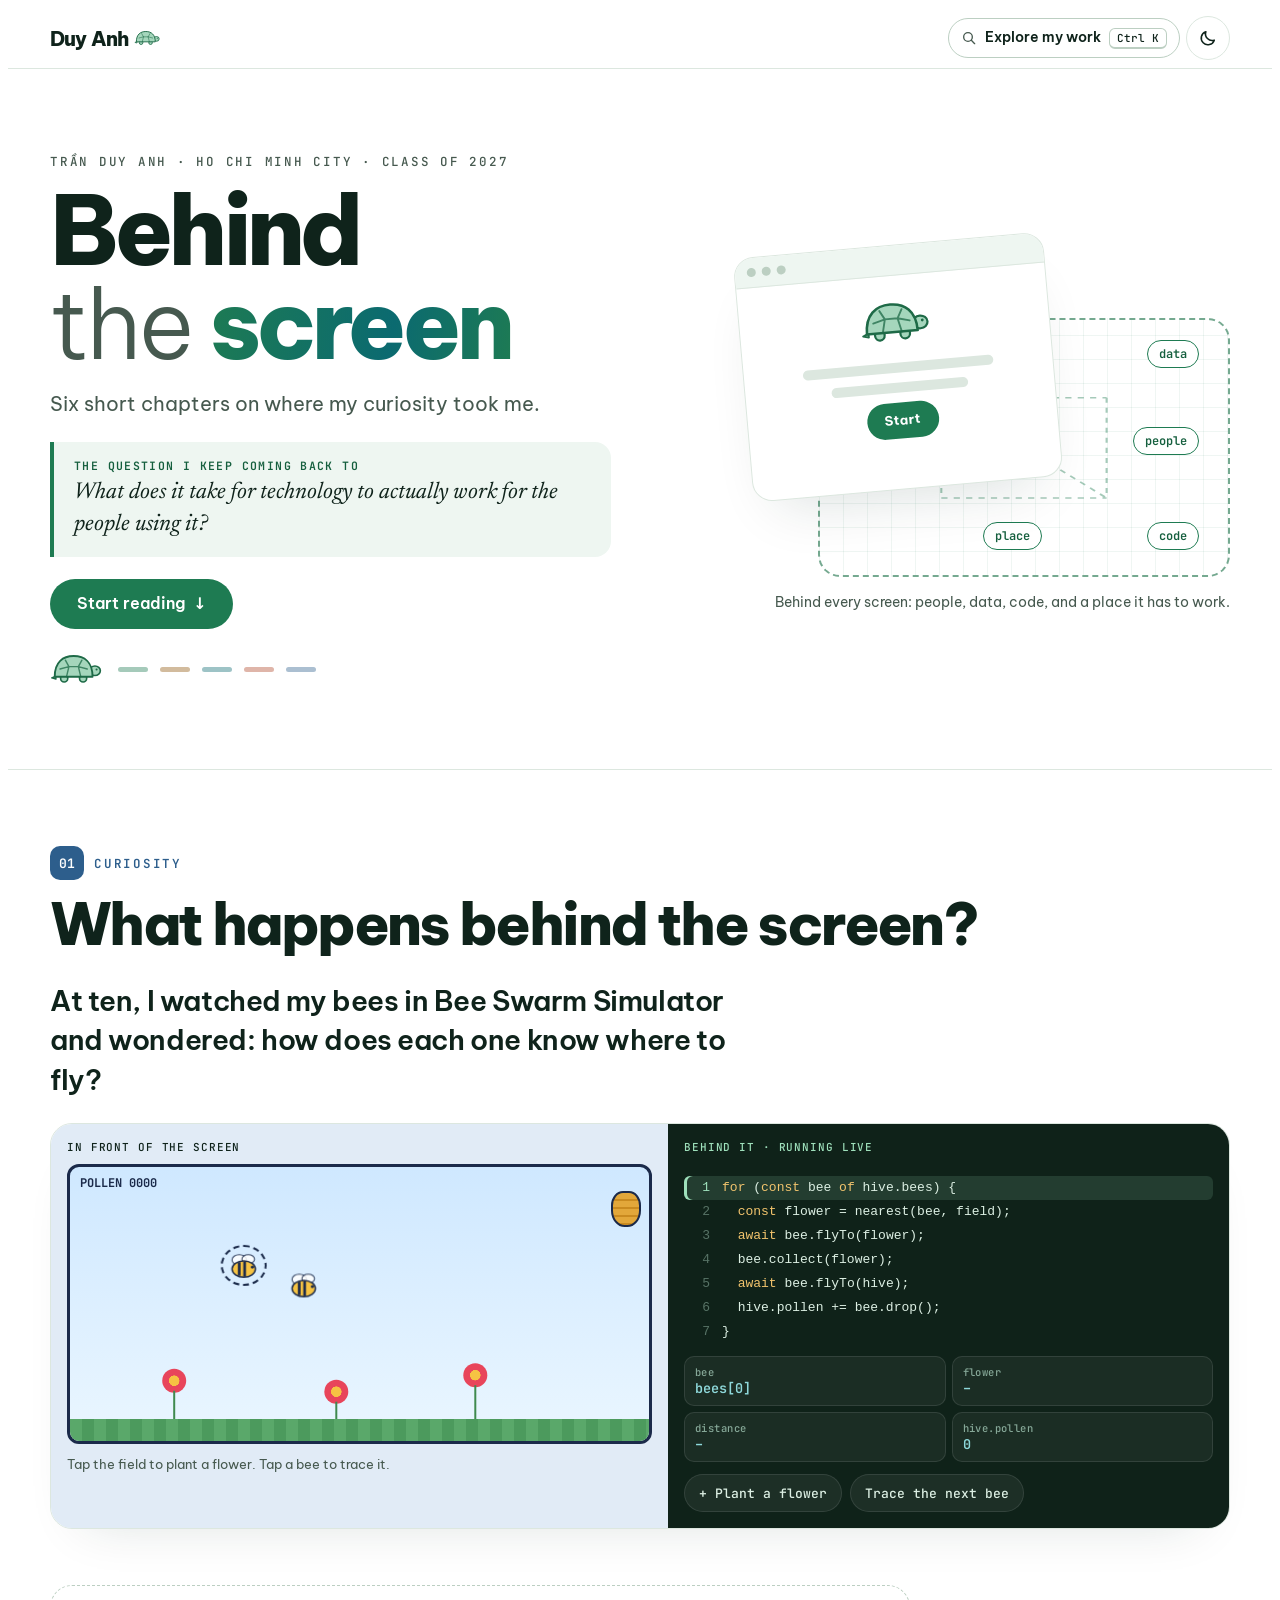
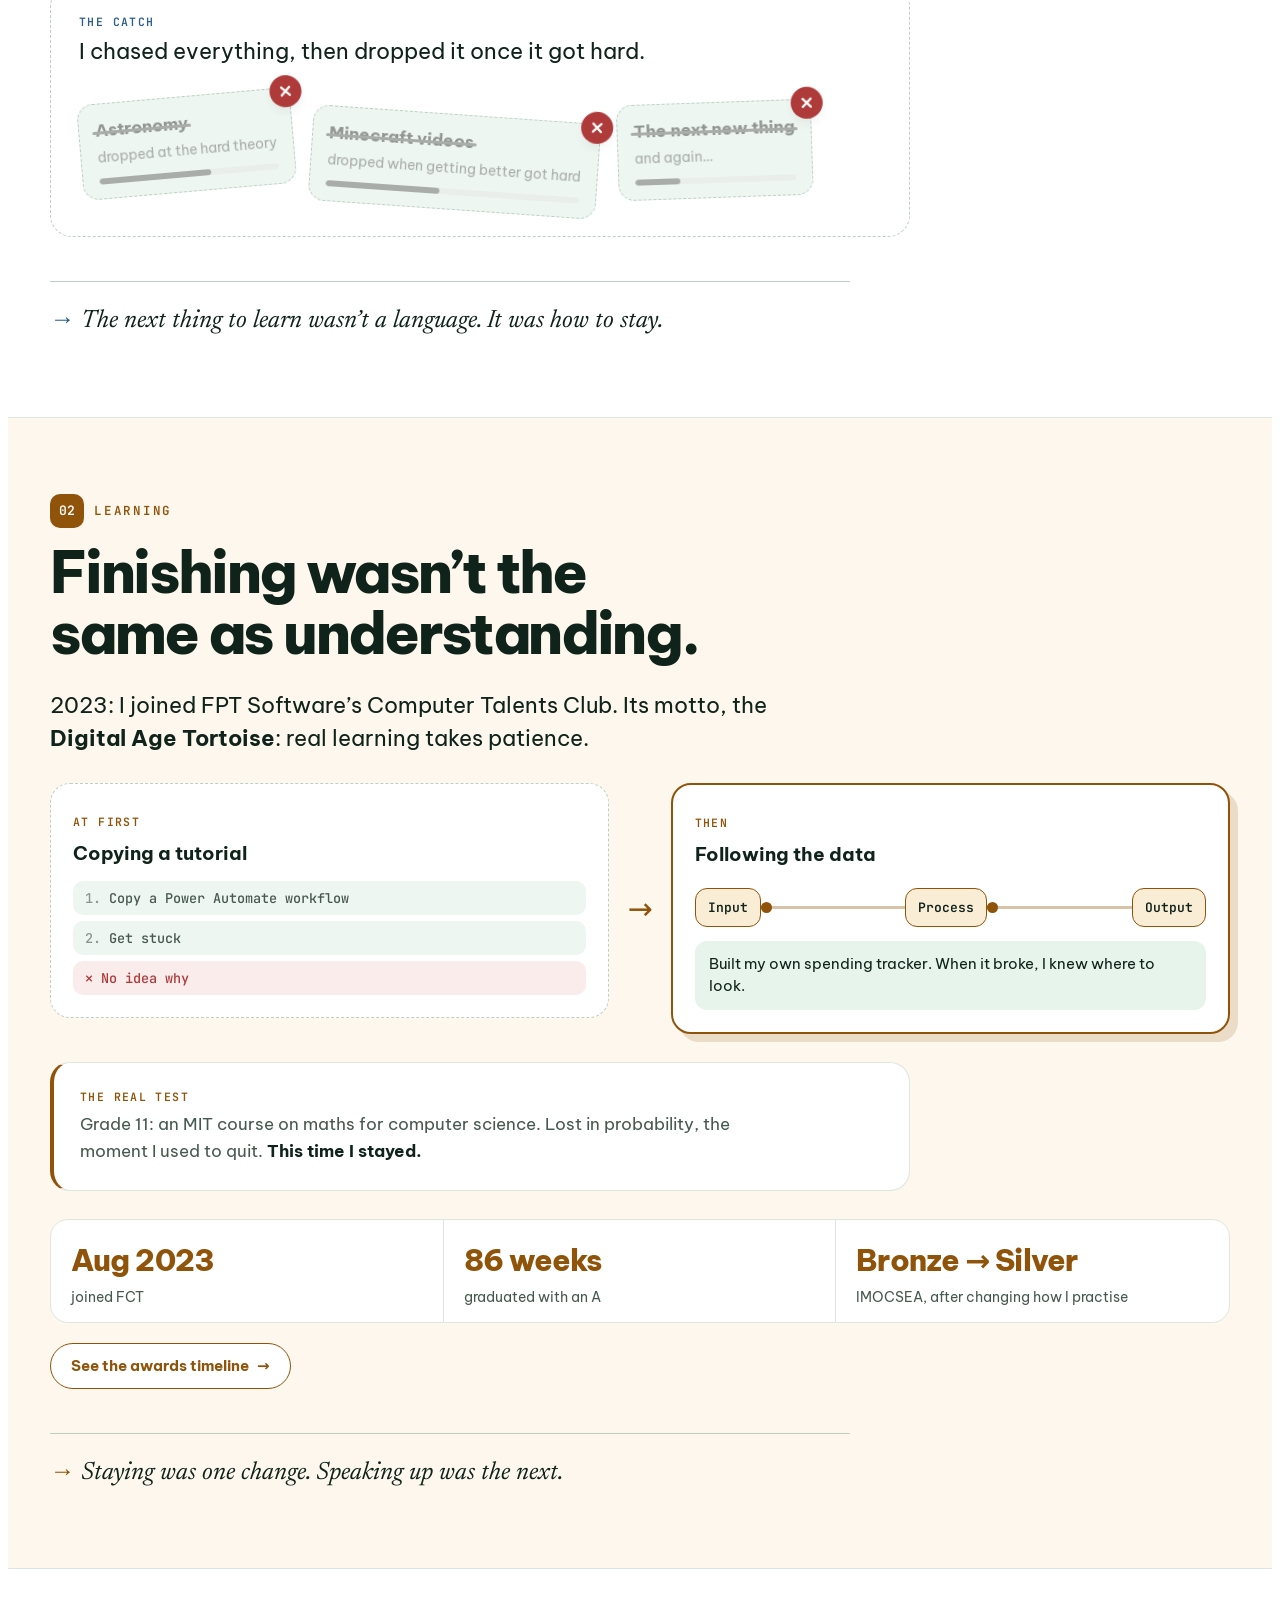
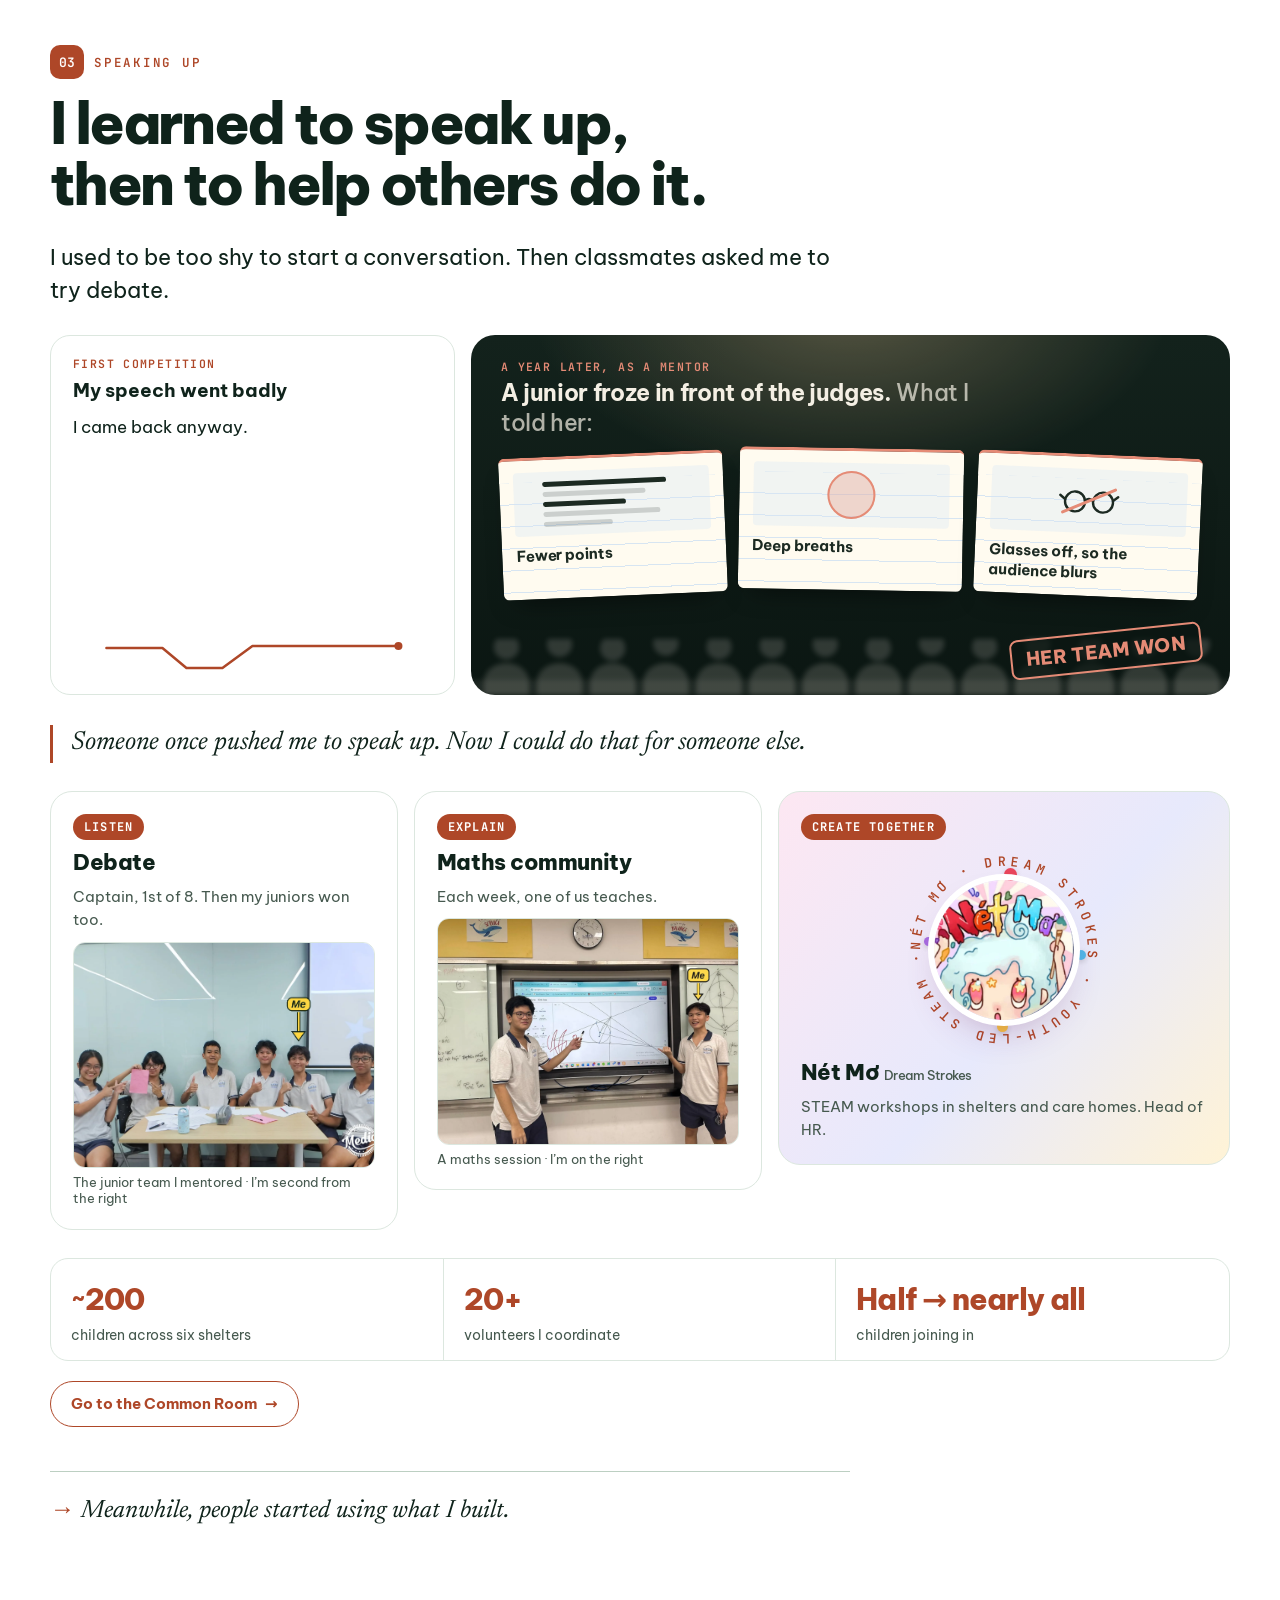
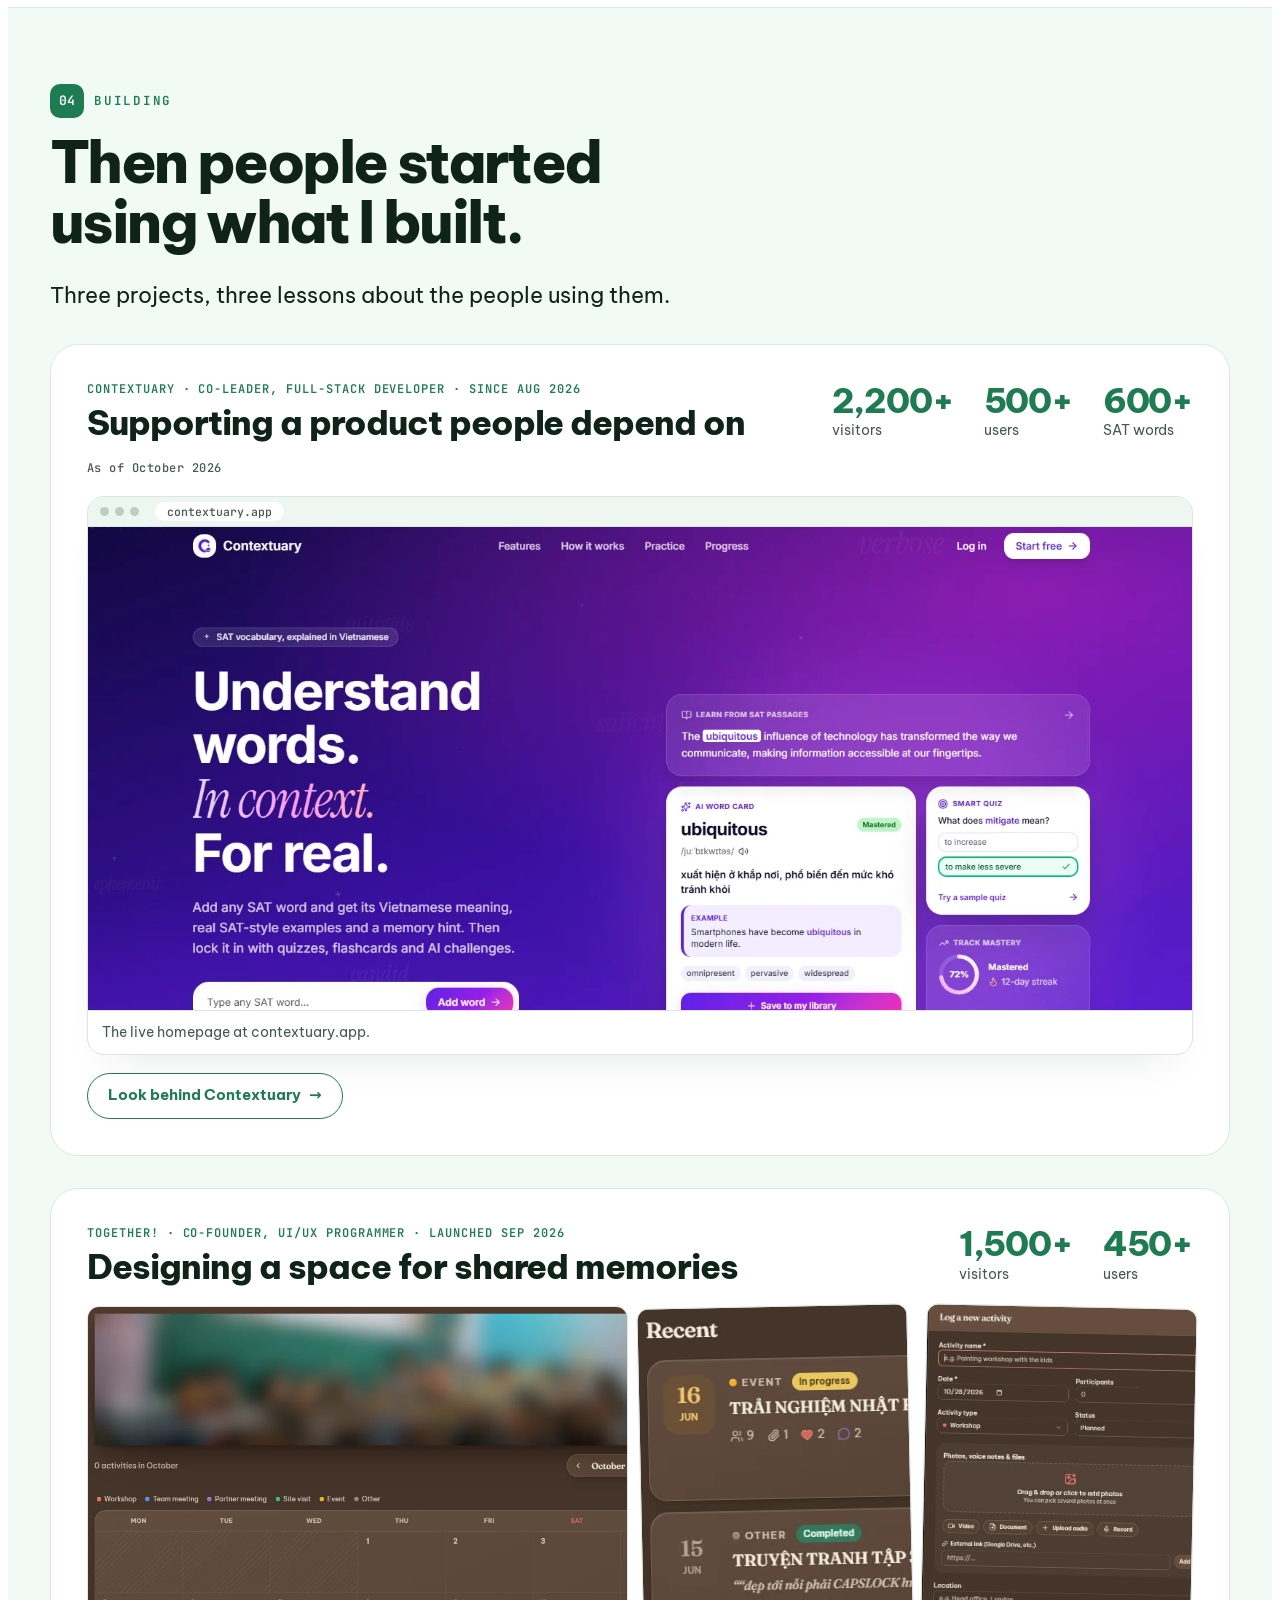
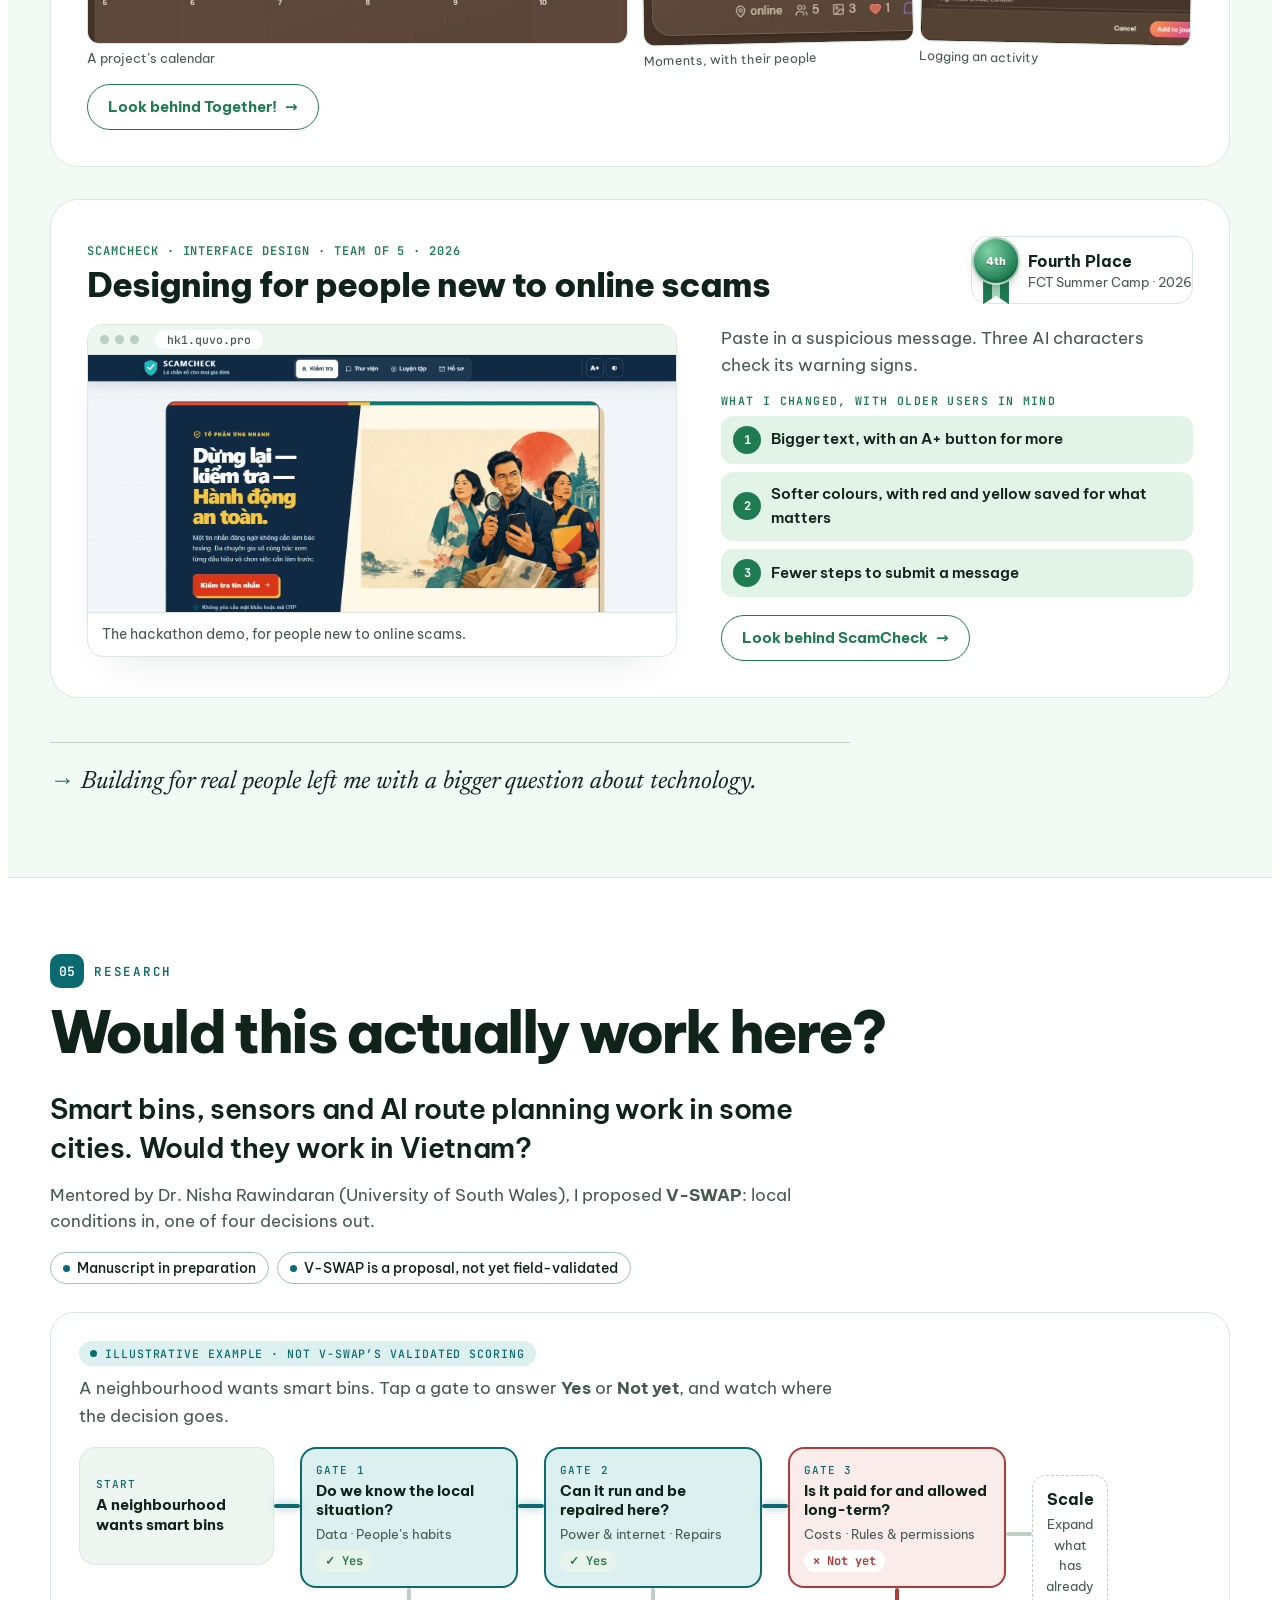
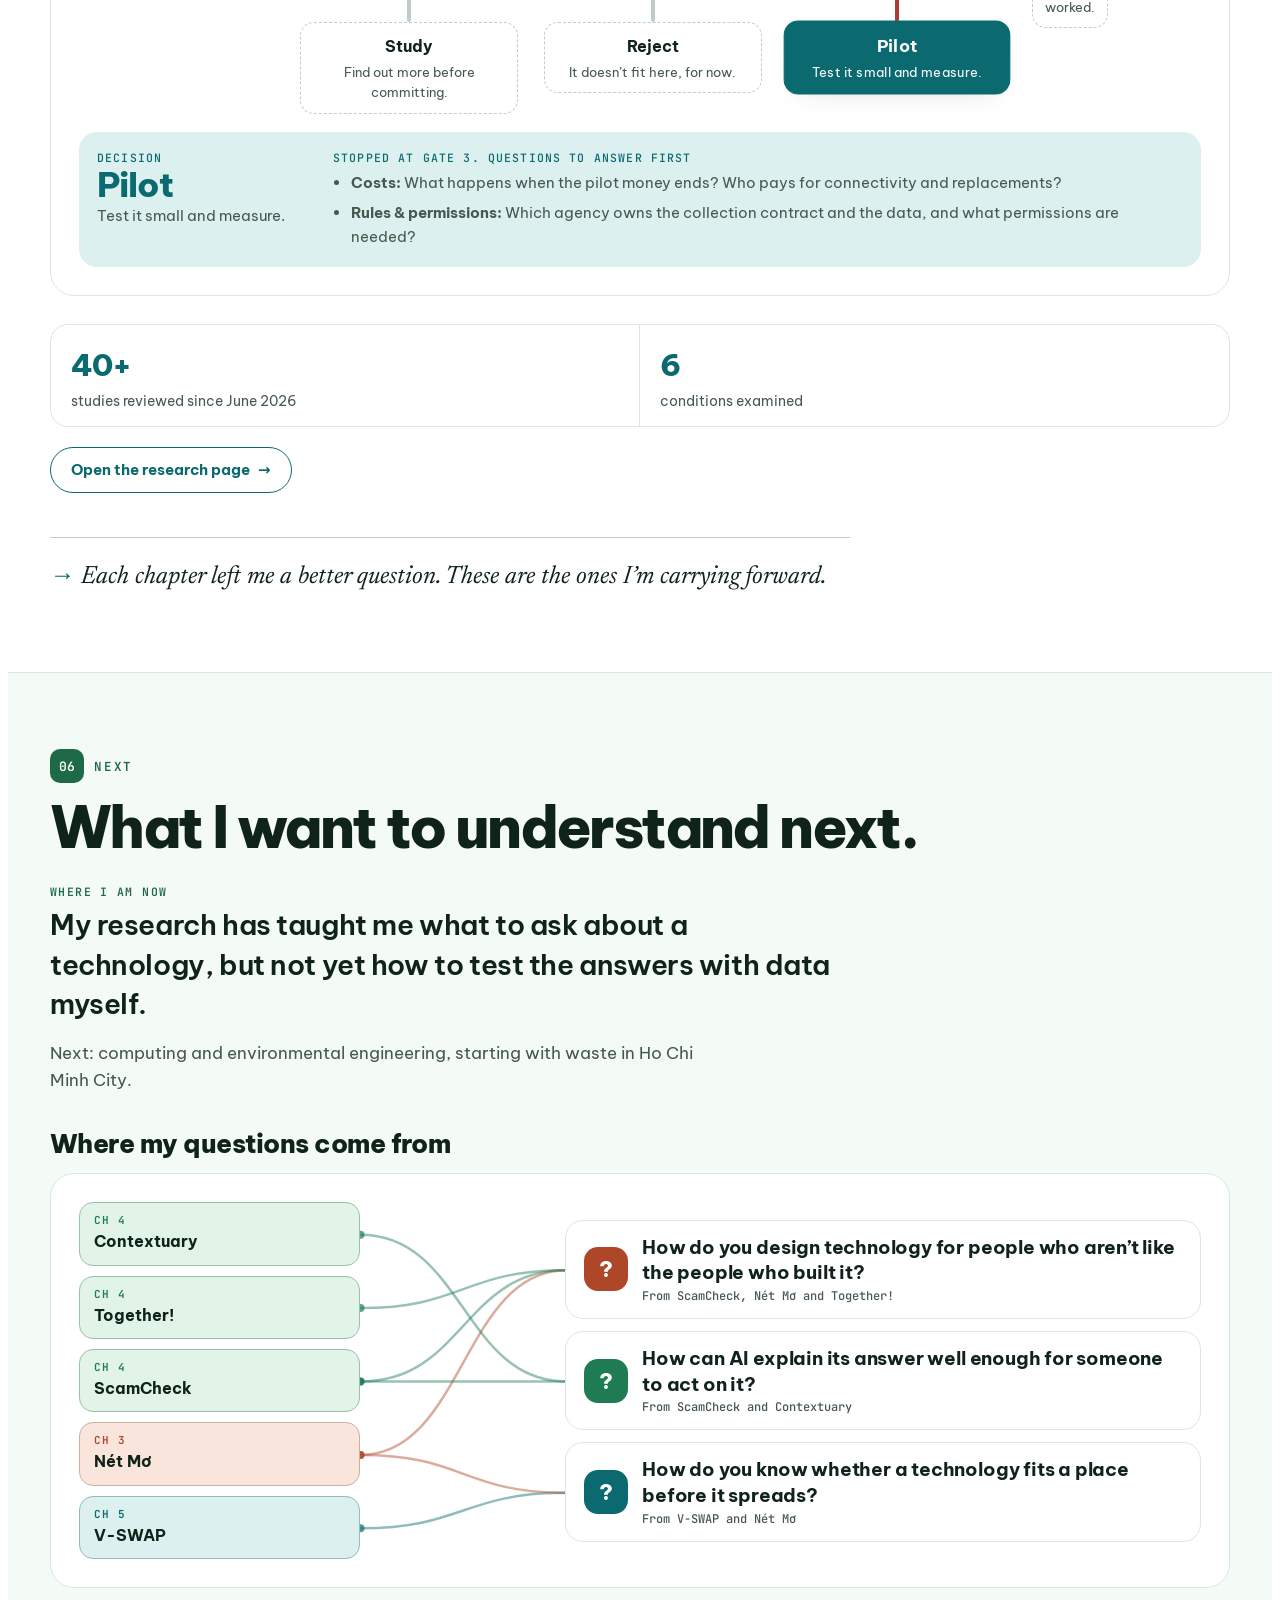
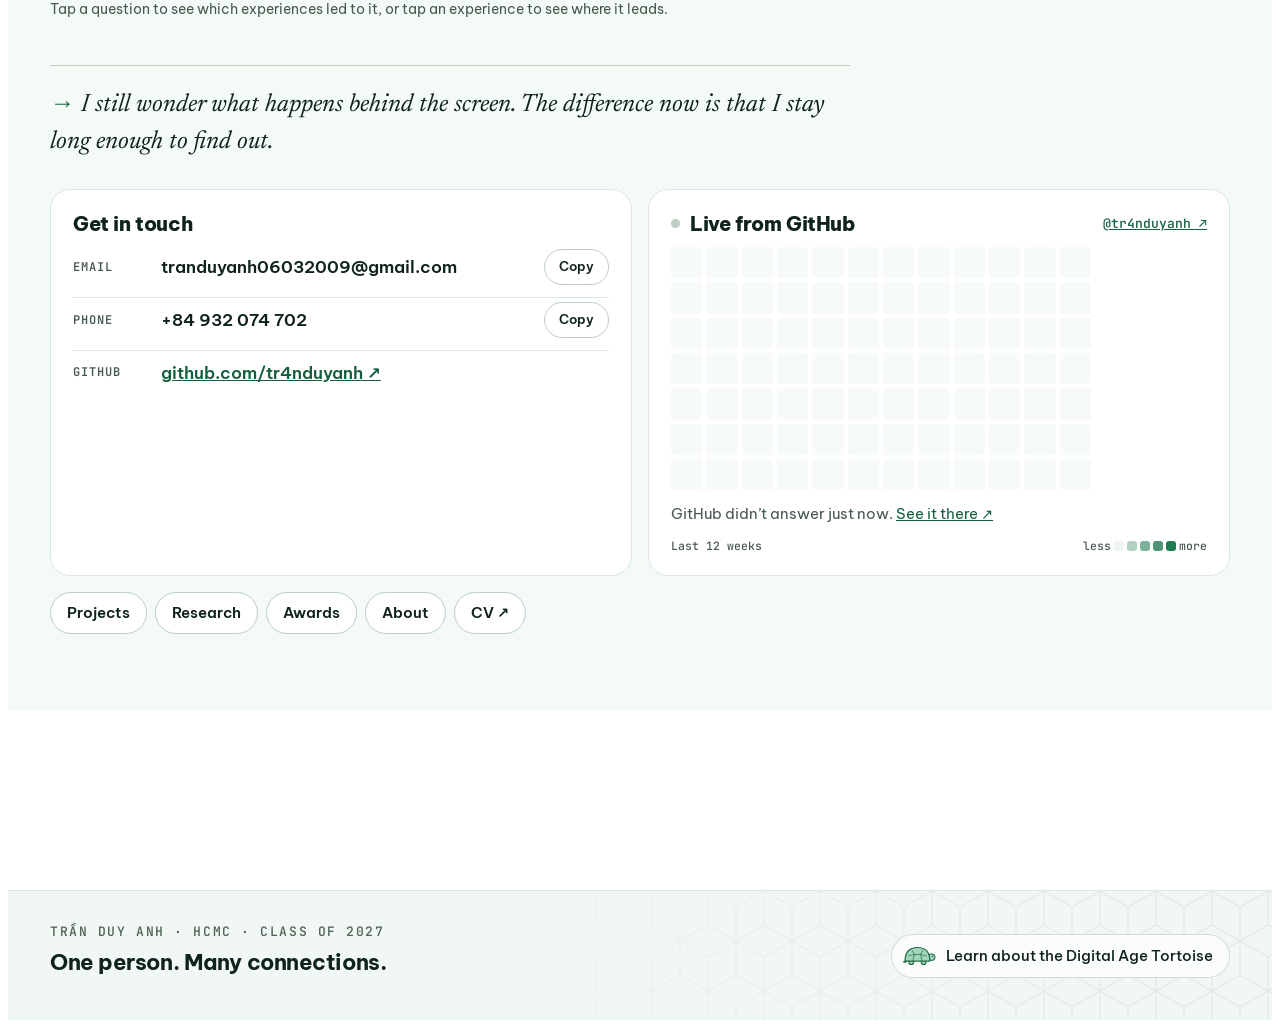
==== commit 59632693: "Studio: add the Văn nghệ House trailer (links to Instagram); drop the empty slots Co-Authored-By: Cl" ====
--- a/index.html
+++ b/index.html
@@ -38,7 +38,7 @@
       rel="stylesheet"
       href="https://fonts.googleapis.com/css2?family=Be+Vietnam+Pro:wght@300;400;500;600;700;800&family=JetBrains+Mono:wght@400;500&family=Newsreader:ital,opsz,wght@0,6..72,400;1,6..72,400&display=swap"
     />
-    <link rel="stylesheet" href="css/style.css?v=bacd4b82" />
+    <link rel="stylesheet" href="css/style.css?v=3e2caf4e" />
   </head>
   <body>
     <svg width="0" height="0" style="position: absolute" aria-hidden="true" focusable="false">
@@ -392,6 +392,6 @@
       </div>
     </dialog>
     <dialog id="hatch" aria-labelledby="hatch-h"><div class="hatch-in" id="hatch-in"></div></dialog>
-    <script src="js/app.js?v=0a039581"></script>
+    <script src="js/app.js?v=36f56362"></script>
   </body>
 </html>
--- a/css/style.css
+++ b/css/style.css
@@ -8792,6 +8792,36 @@
   color: transparent;
   padding-right: 0.04em;
 }
+.film {
+  grid-auto-columns: minmax(260px, 1fr);
+}
+.fm-play {
+  text-decoration: none;
+  color: inherit;
+  scroll-snap-align: start;
+  display: grid;
+  gap: 6px;
+  min-width: 0;
+}
+.fm-play .fm-b img {
+  transition:
+    transform 0.6s cubic-bezier(0.2, 0.7, 0.2, 1),
+    filter 0.3s;
+}
+.fm-play:hover .fm-b img {
+  transform: scale(1.04);
+  filter: brightness(1.12);
+}
+.fm-cap {
+  font: 500 11.5px var(--mono);
+  letter-spacing: 0.04em;
+  color: #cfd8d3;
+  padding: 0 2px;
+}
+.fm-play:focus-visible {
+  outline: 3px solid #9ee0bb;
+  outline-offset: 3px;
+}
 /* --- Bee screen --- */
 .bz {
   margin: 24px 0 0;
